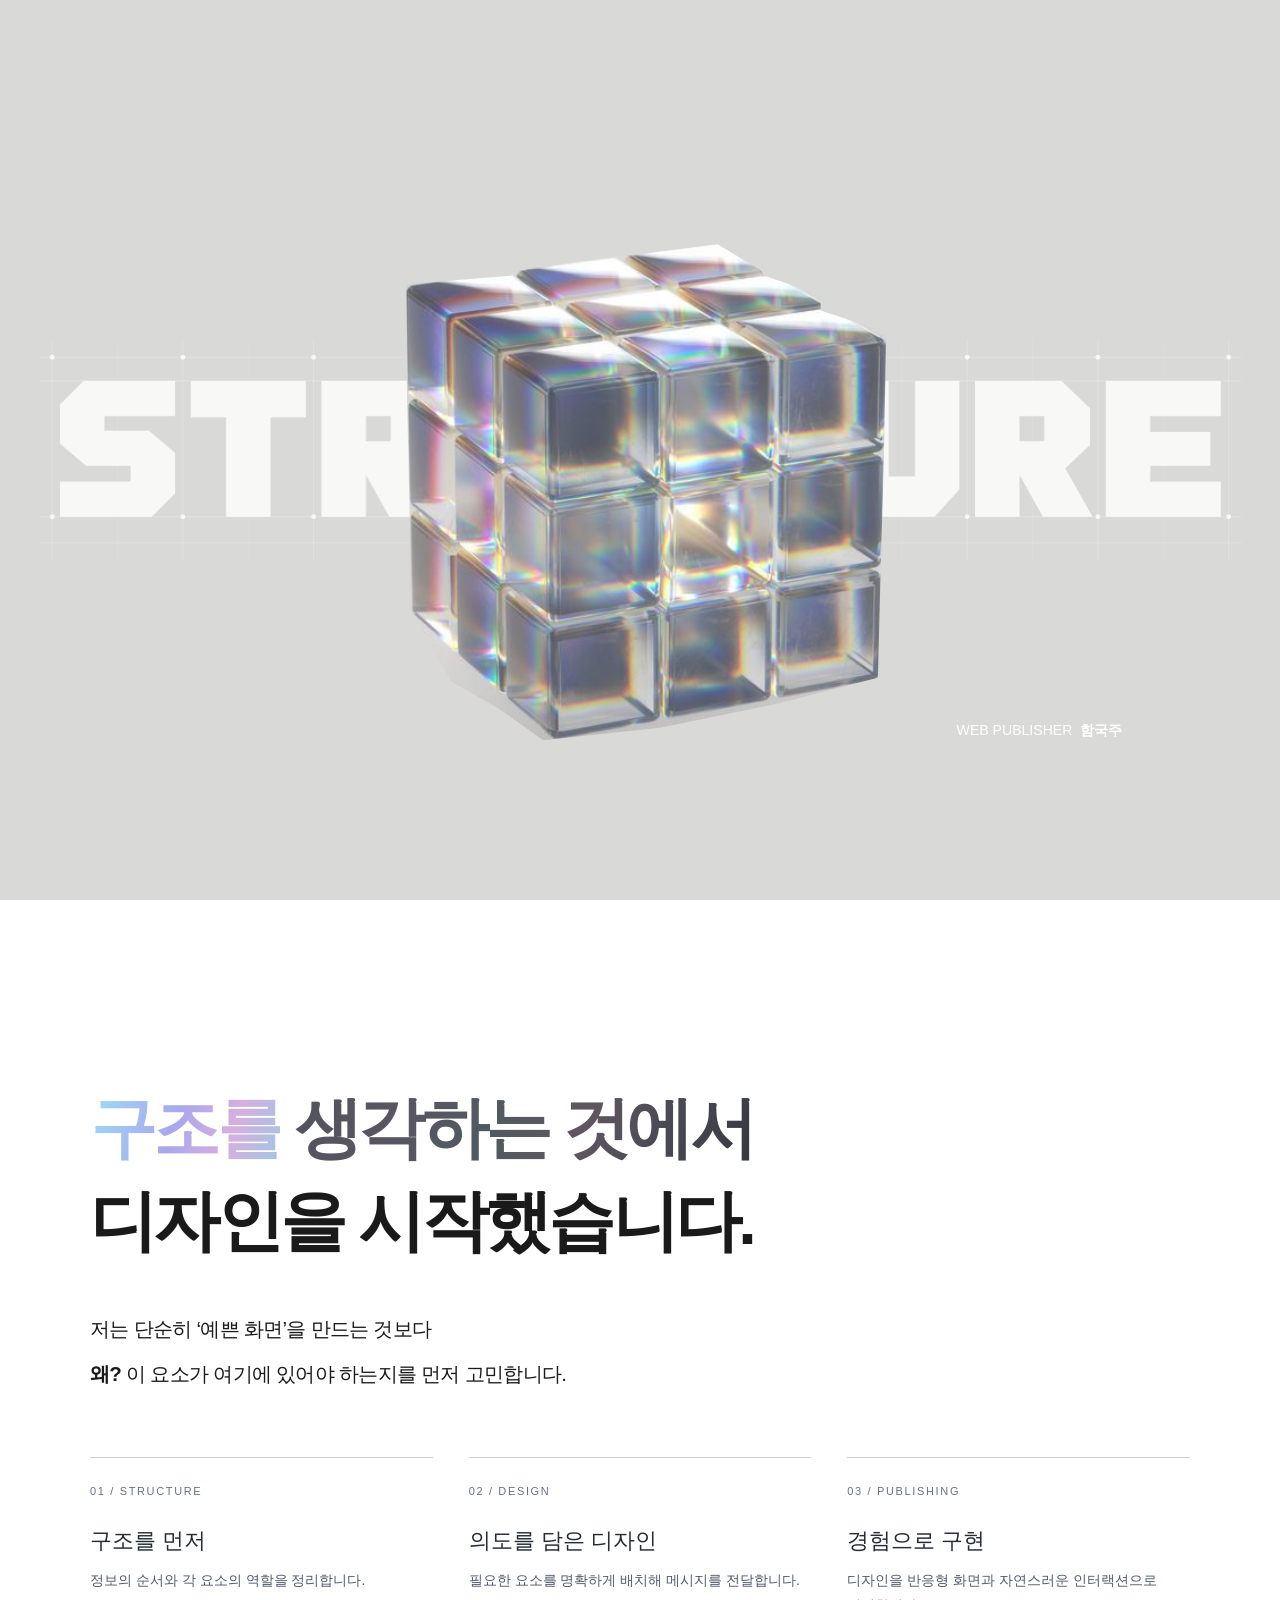
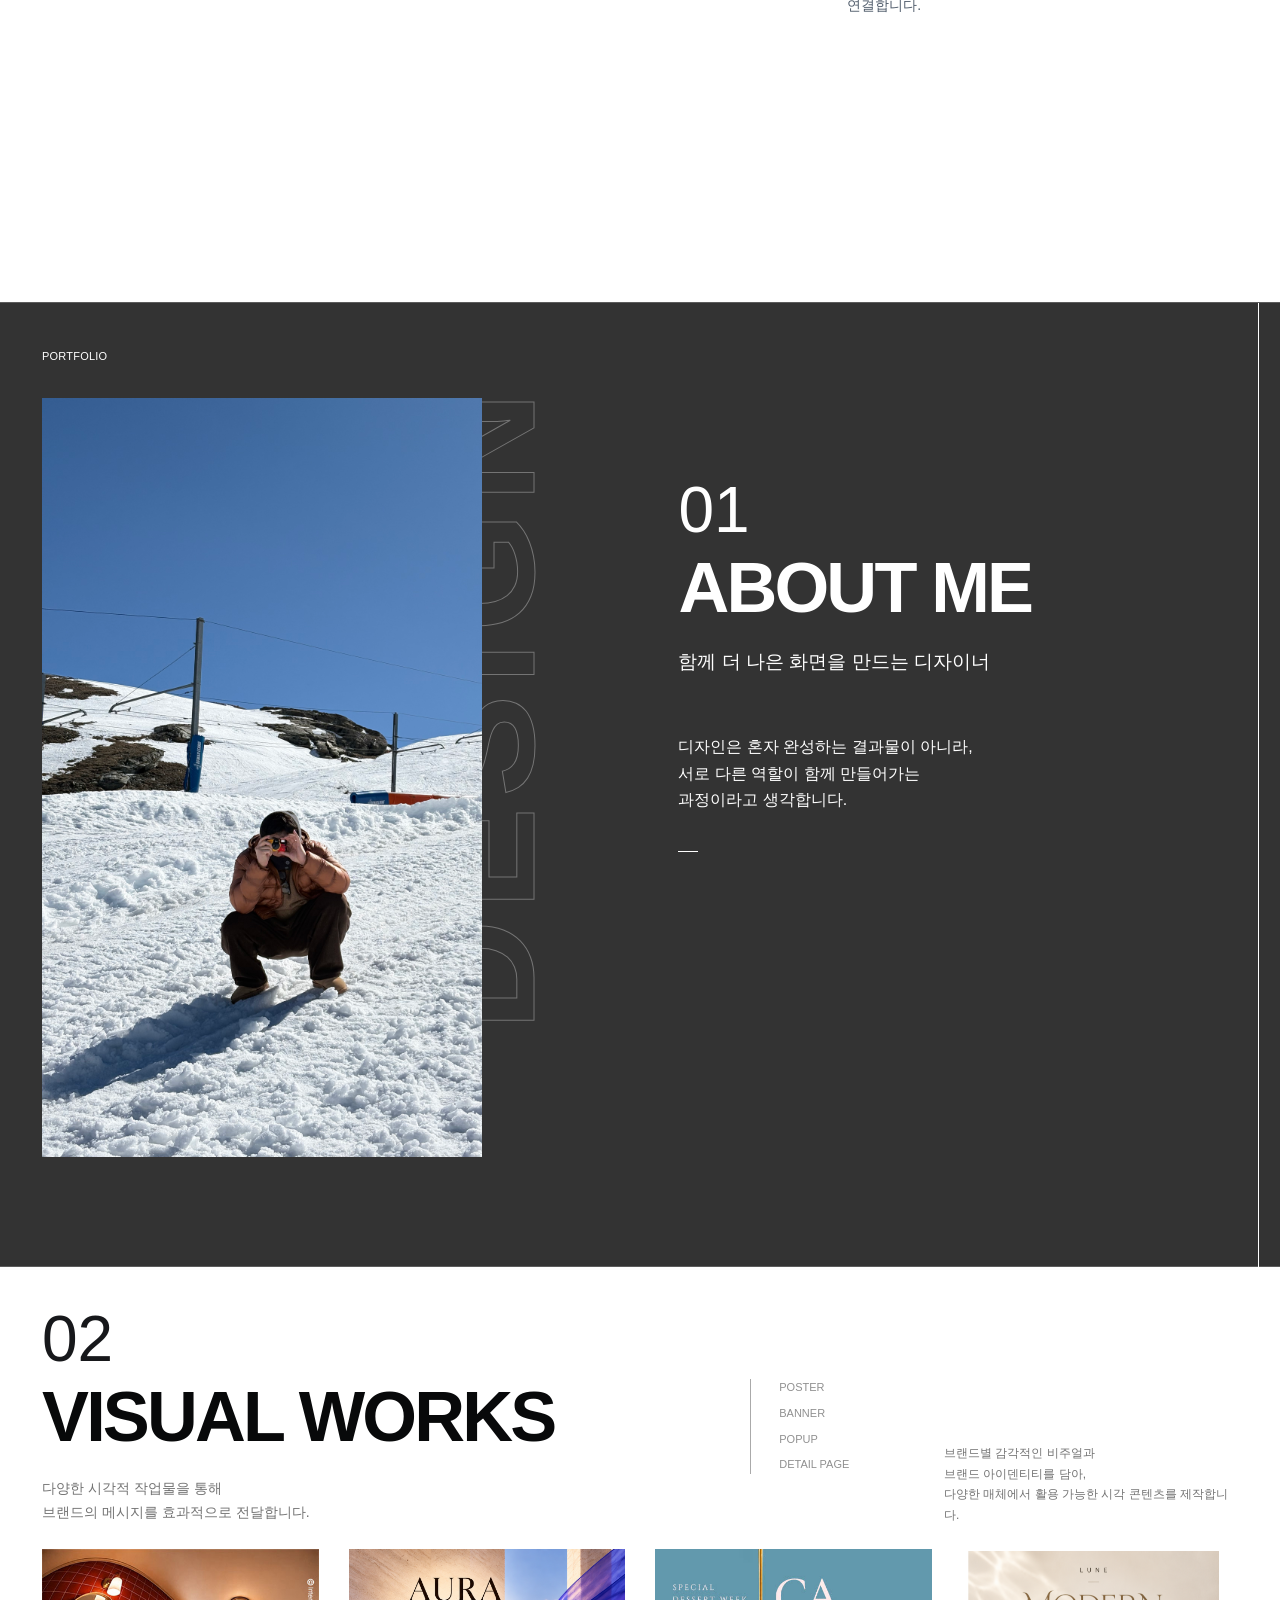
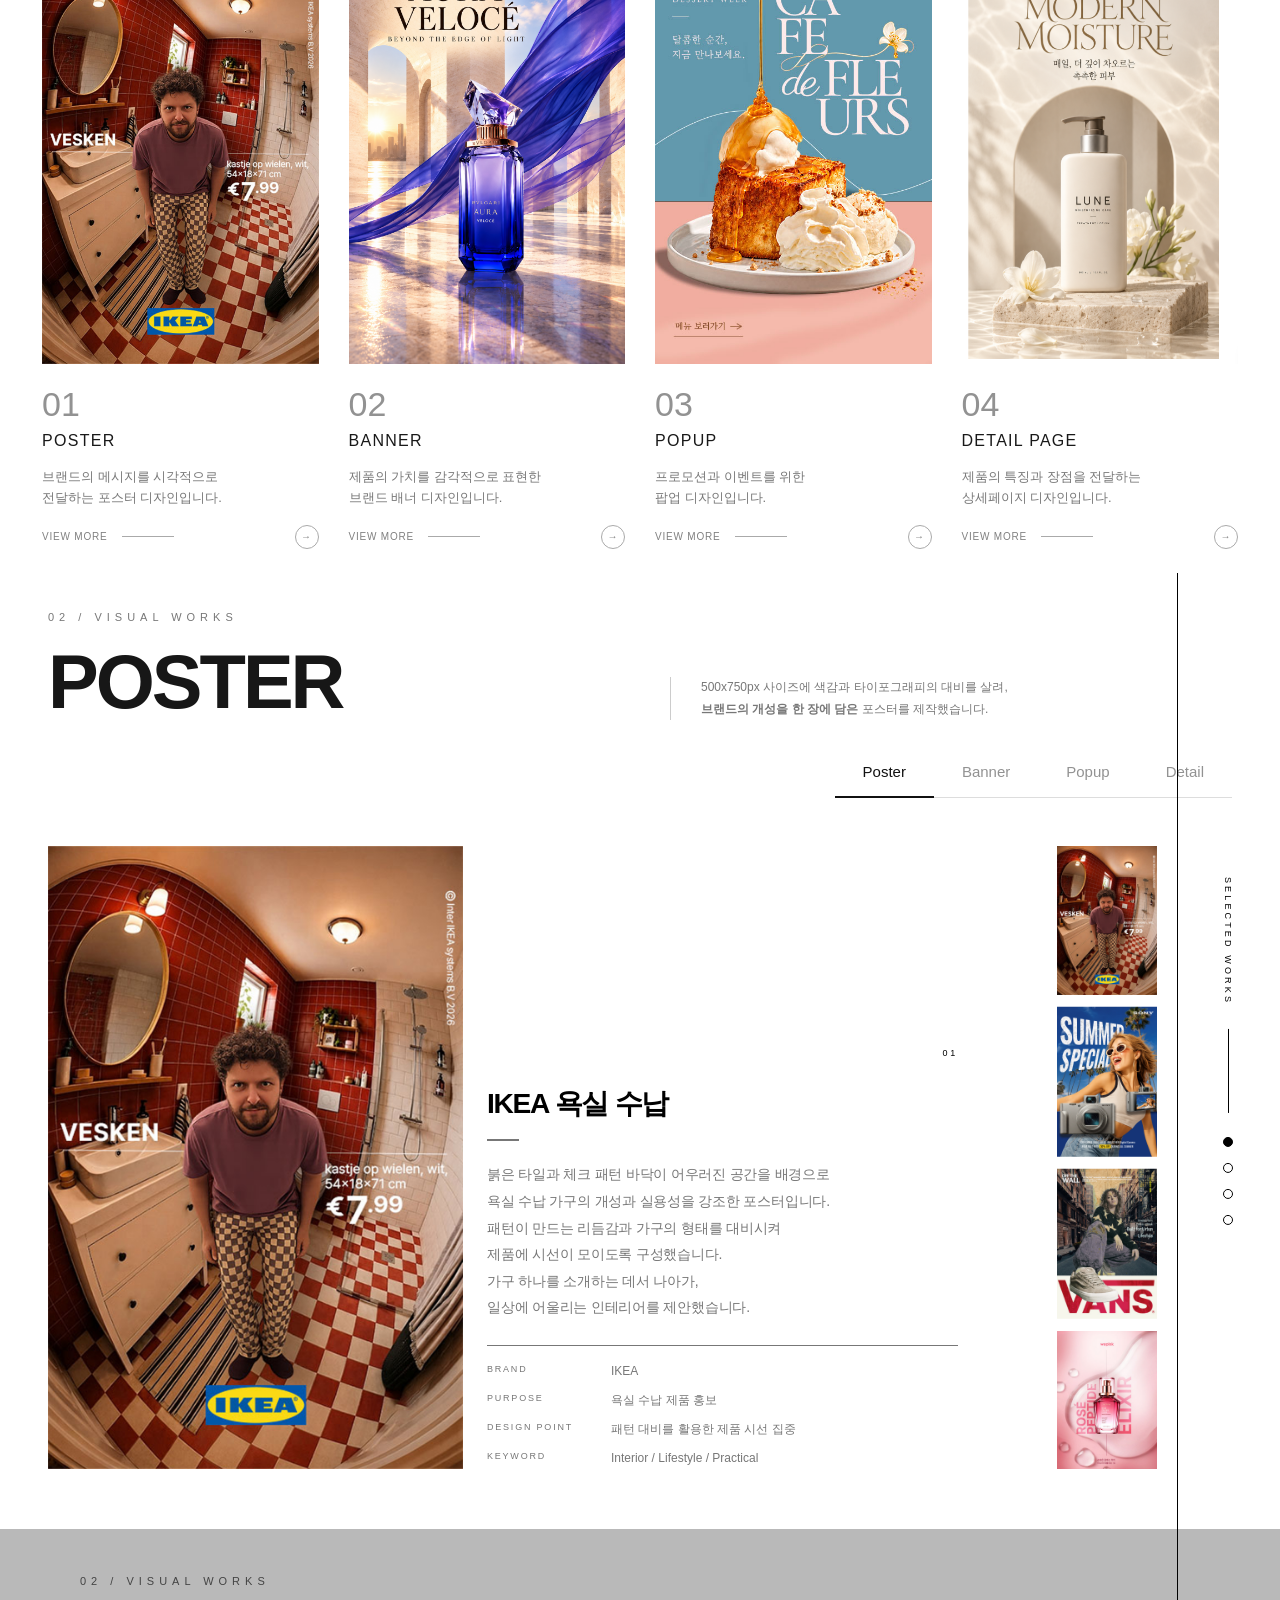
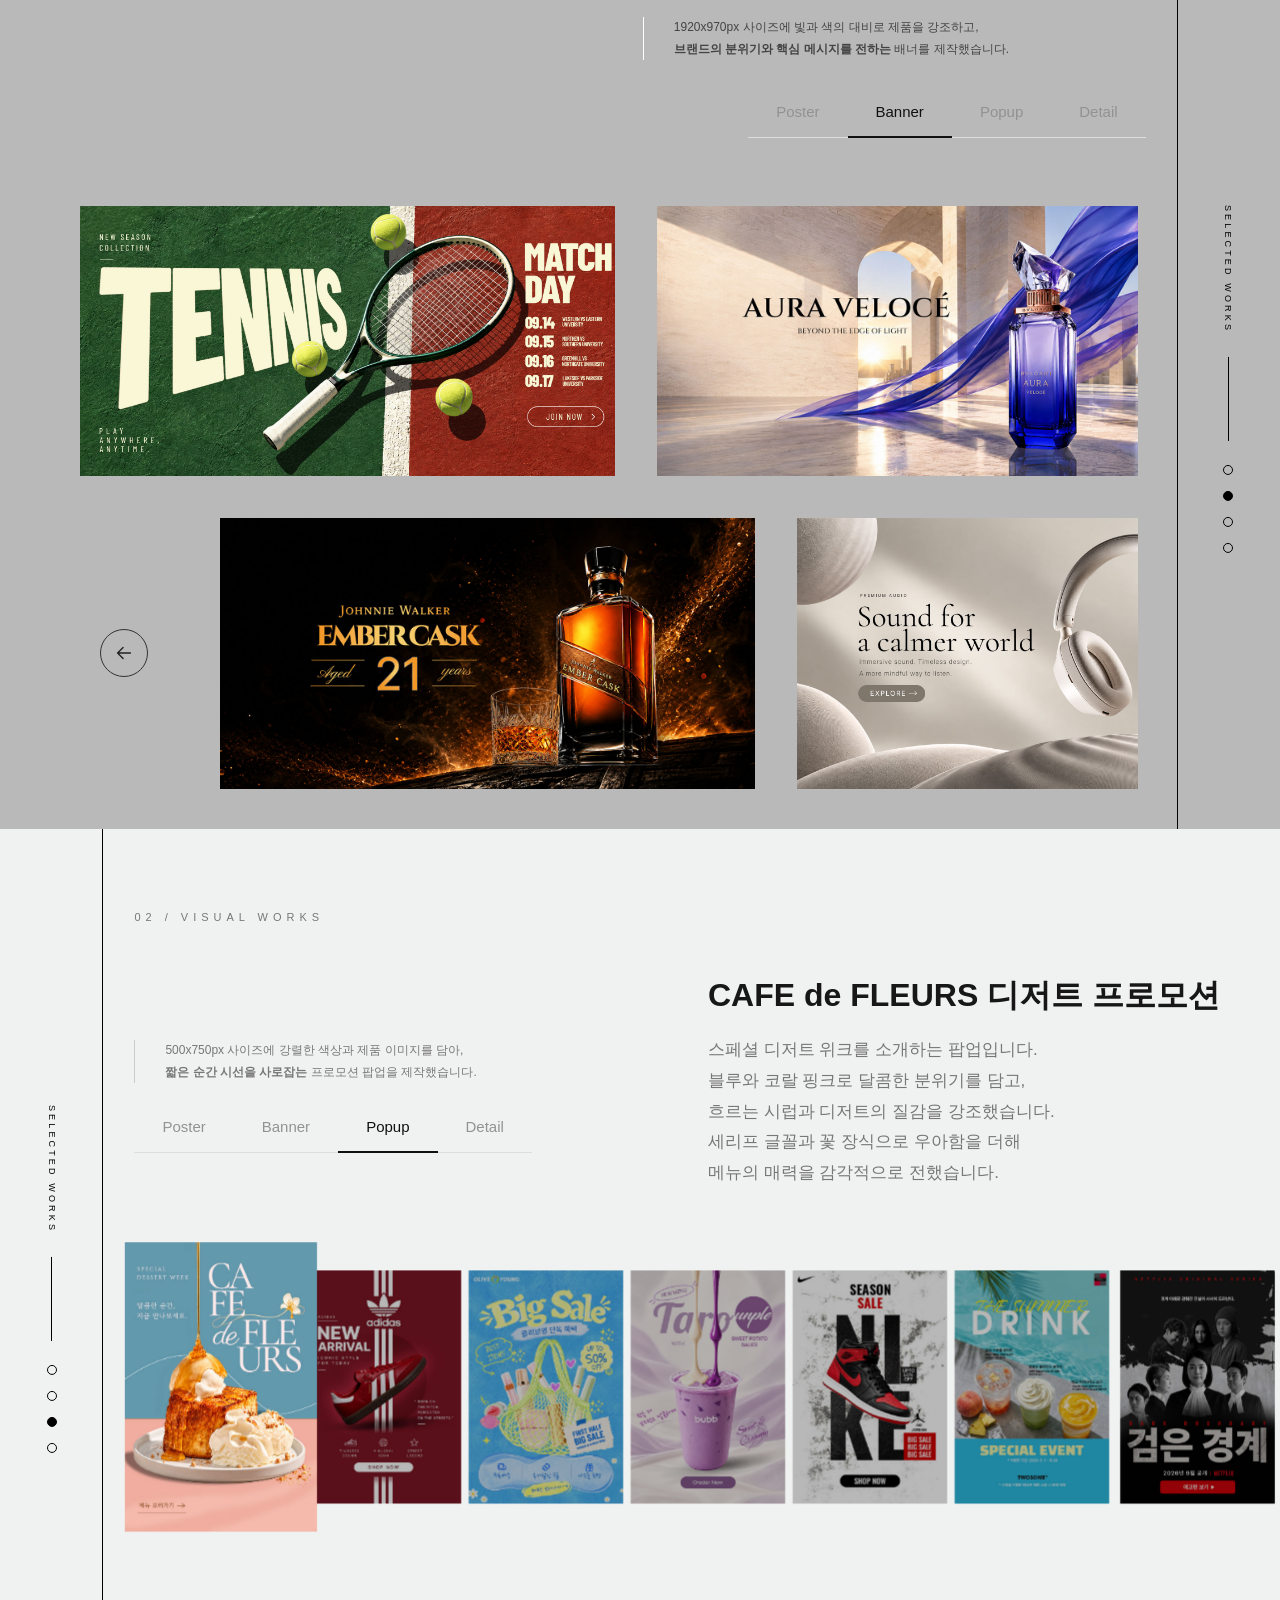
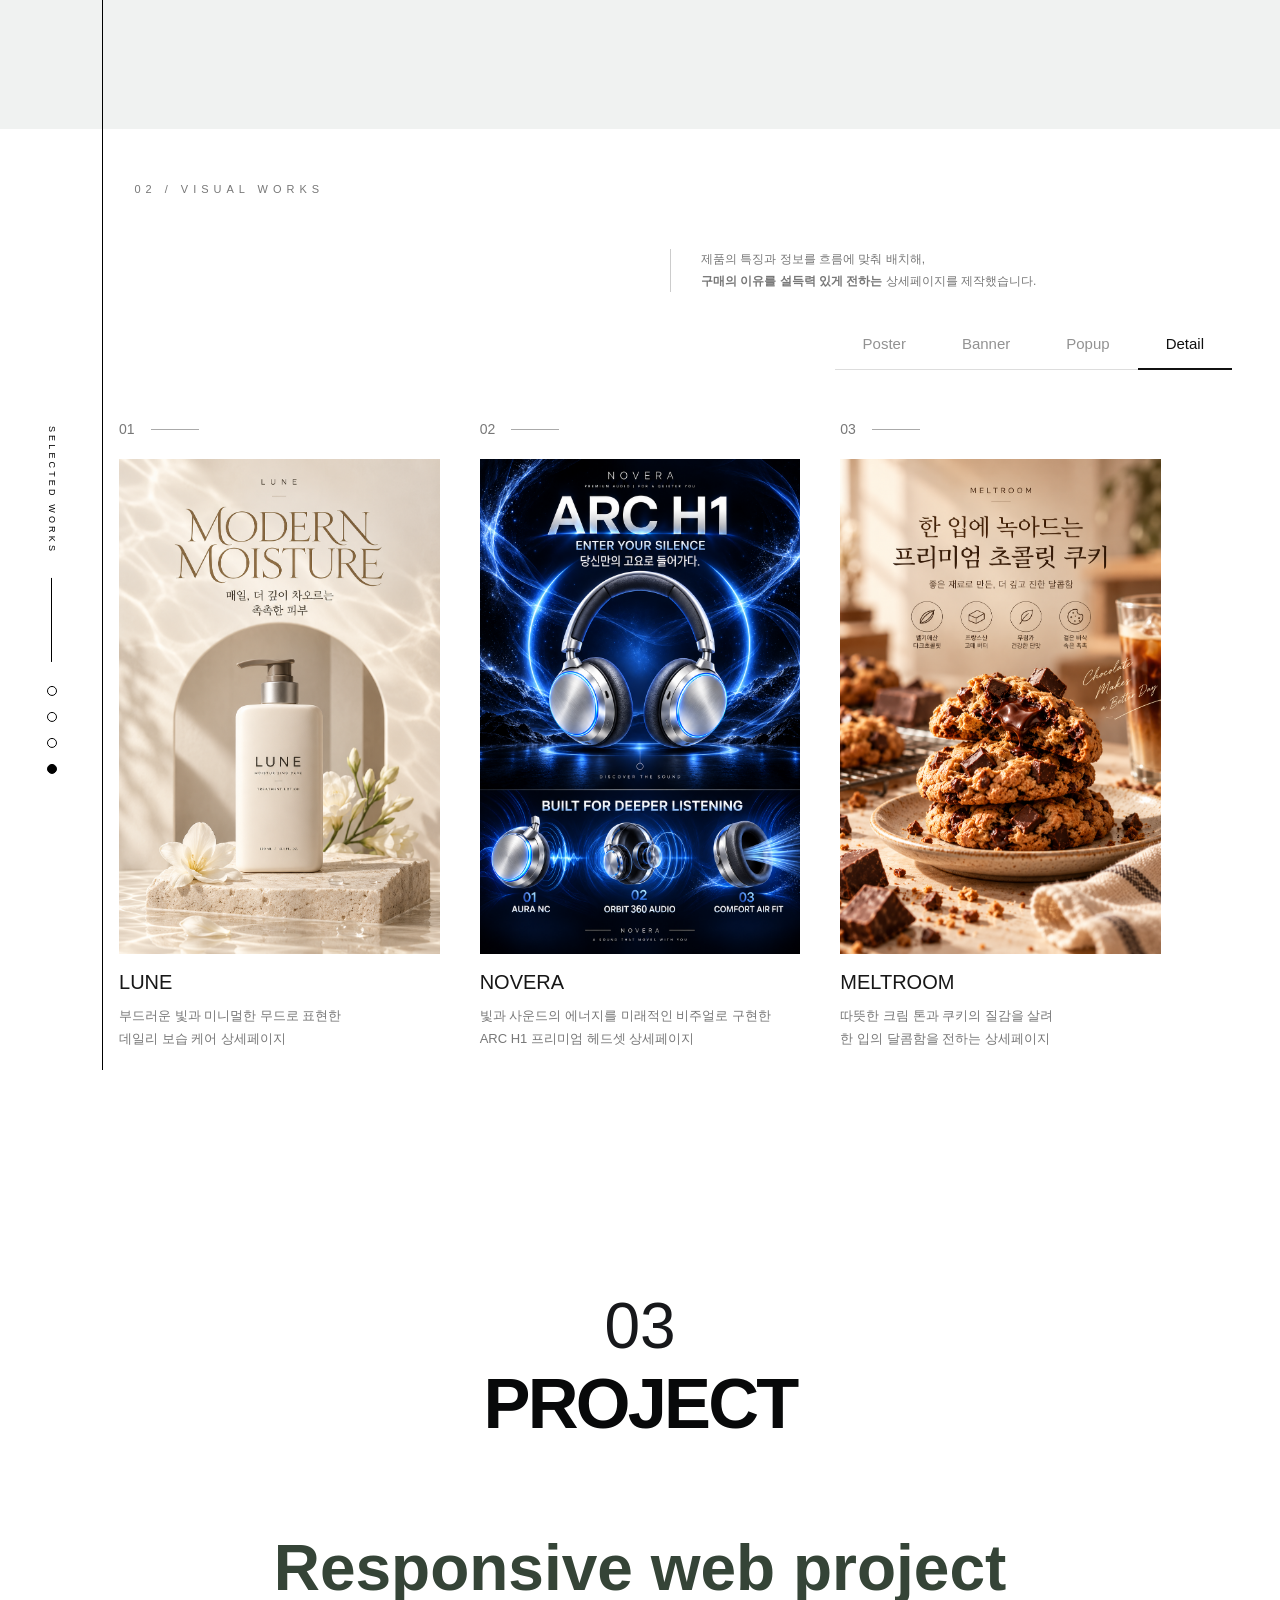
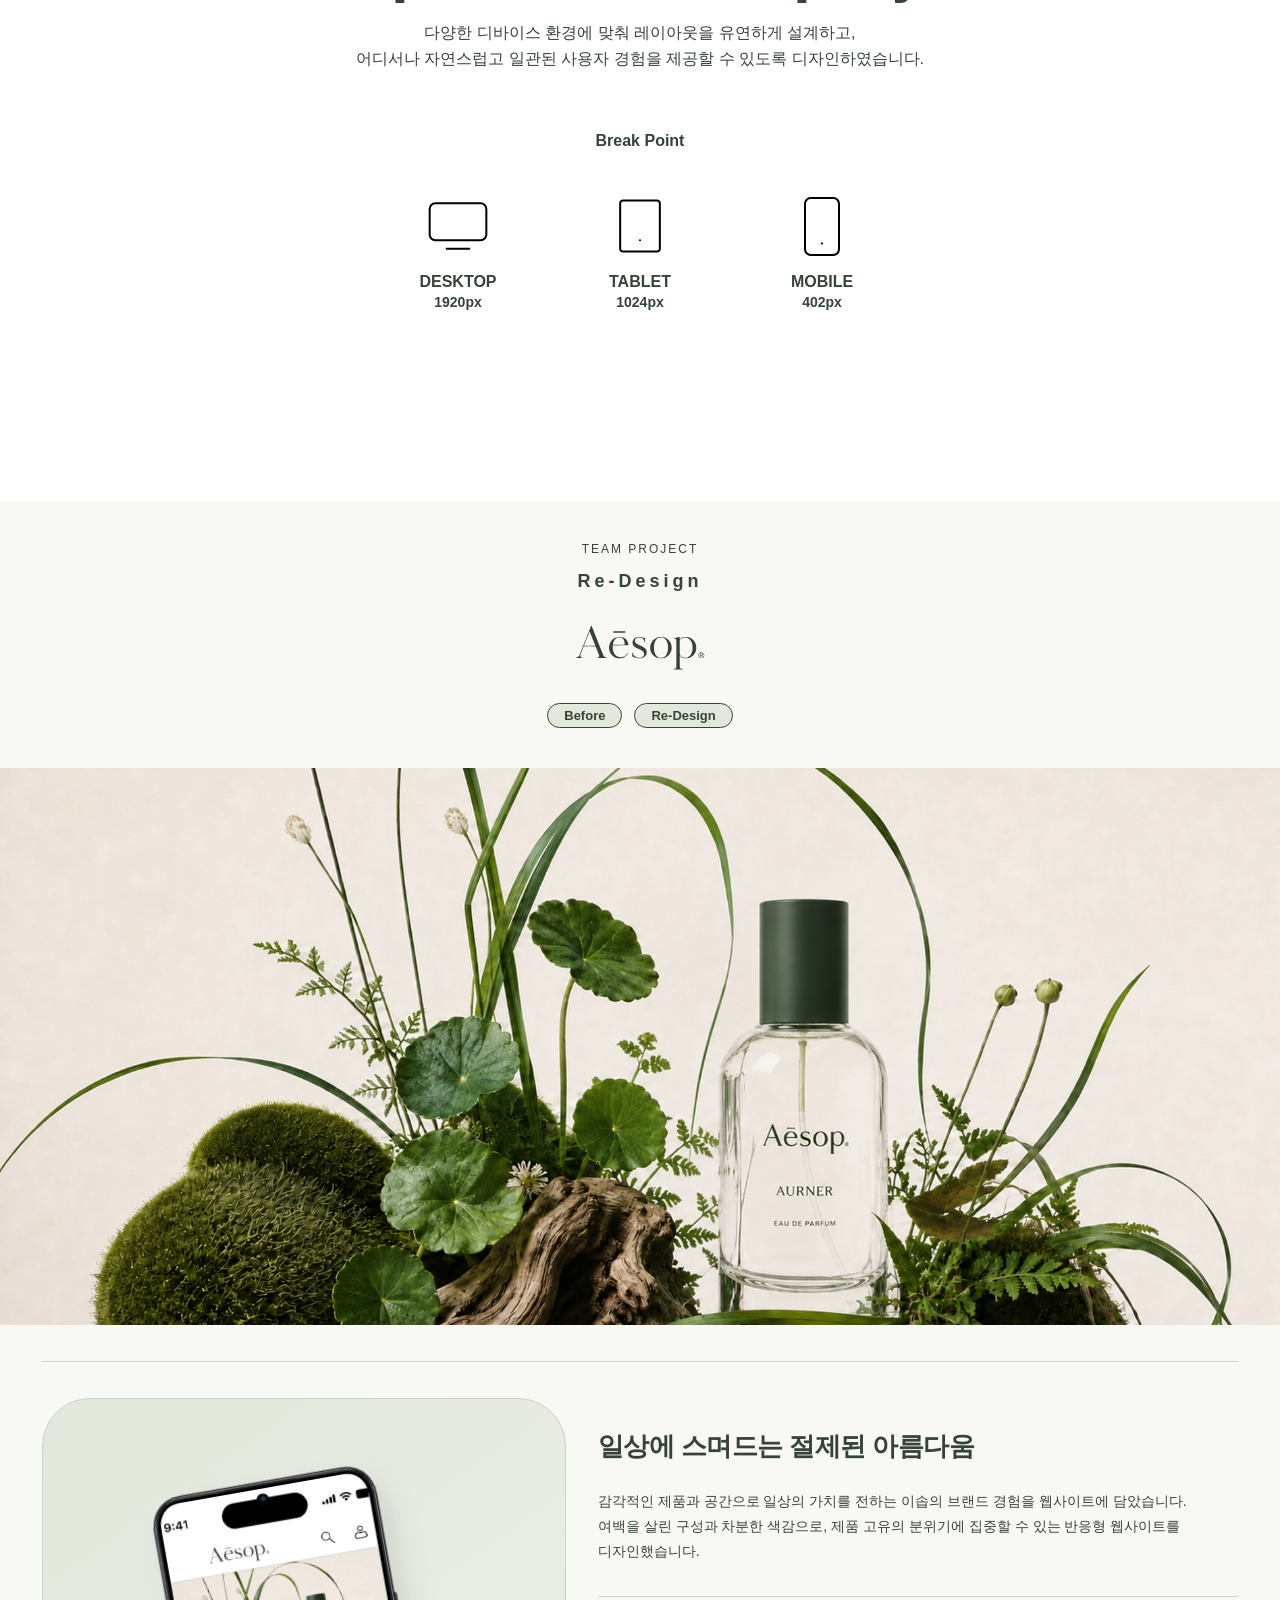
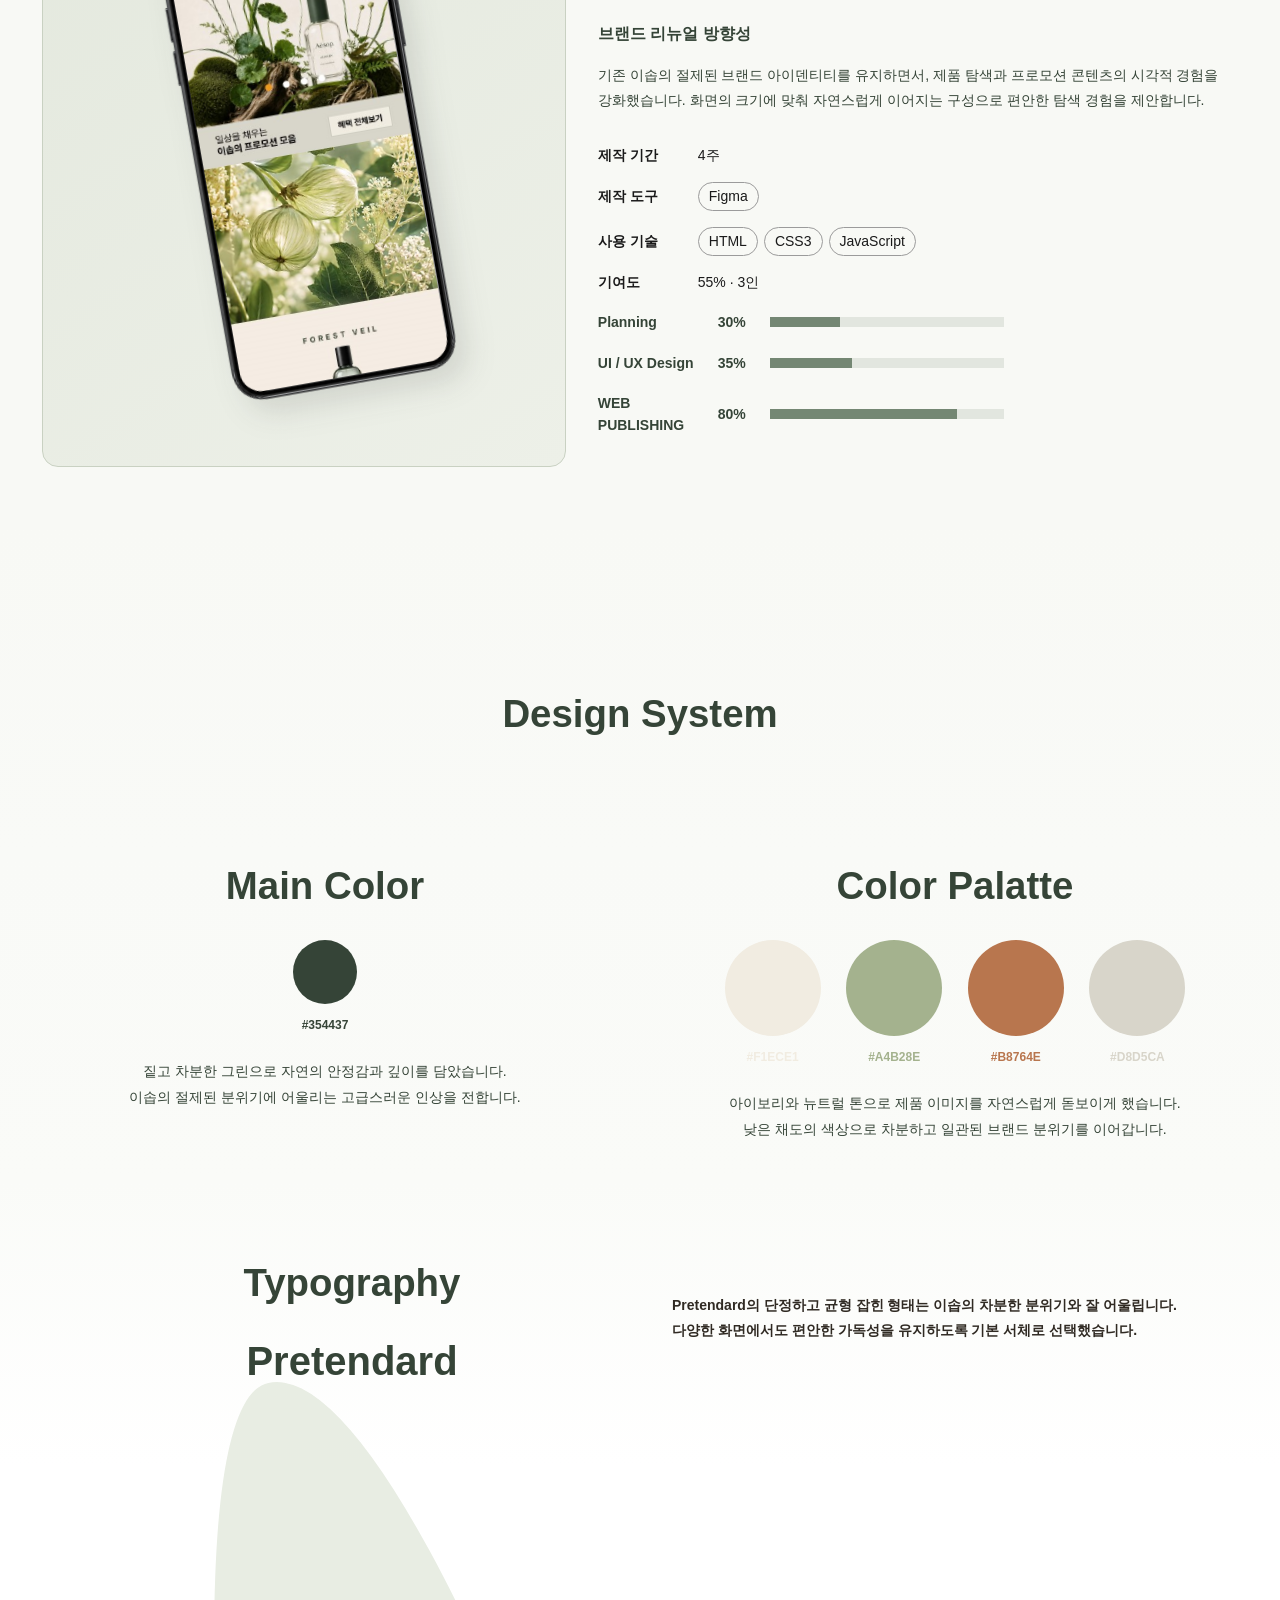
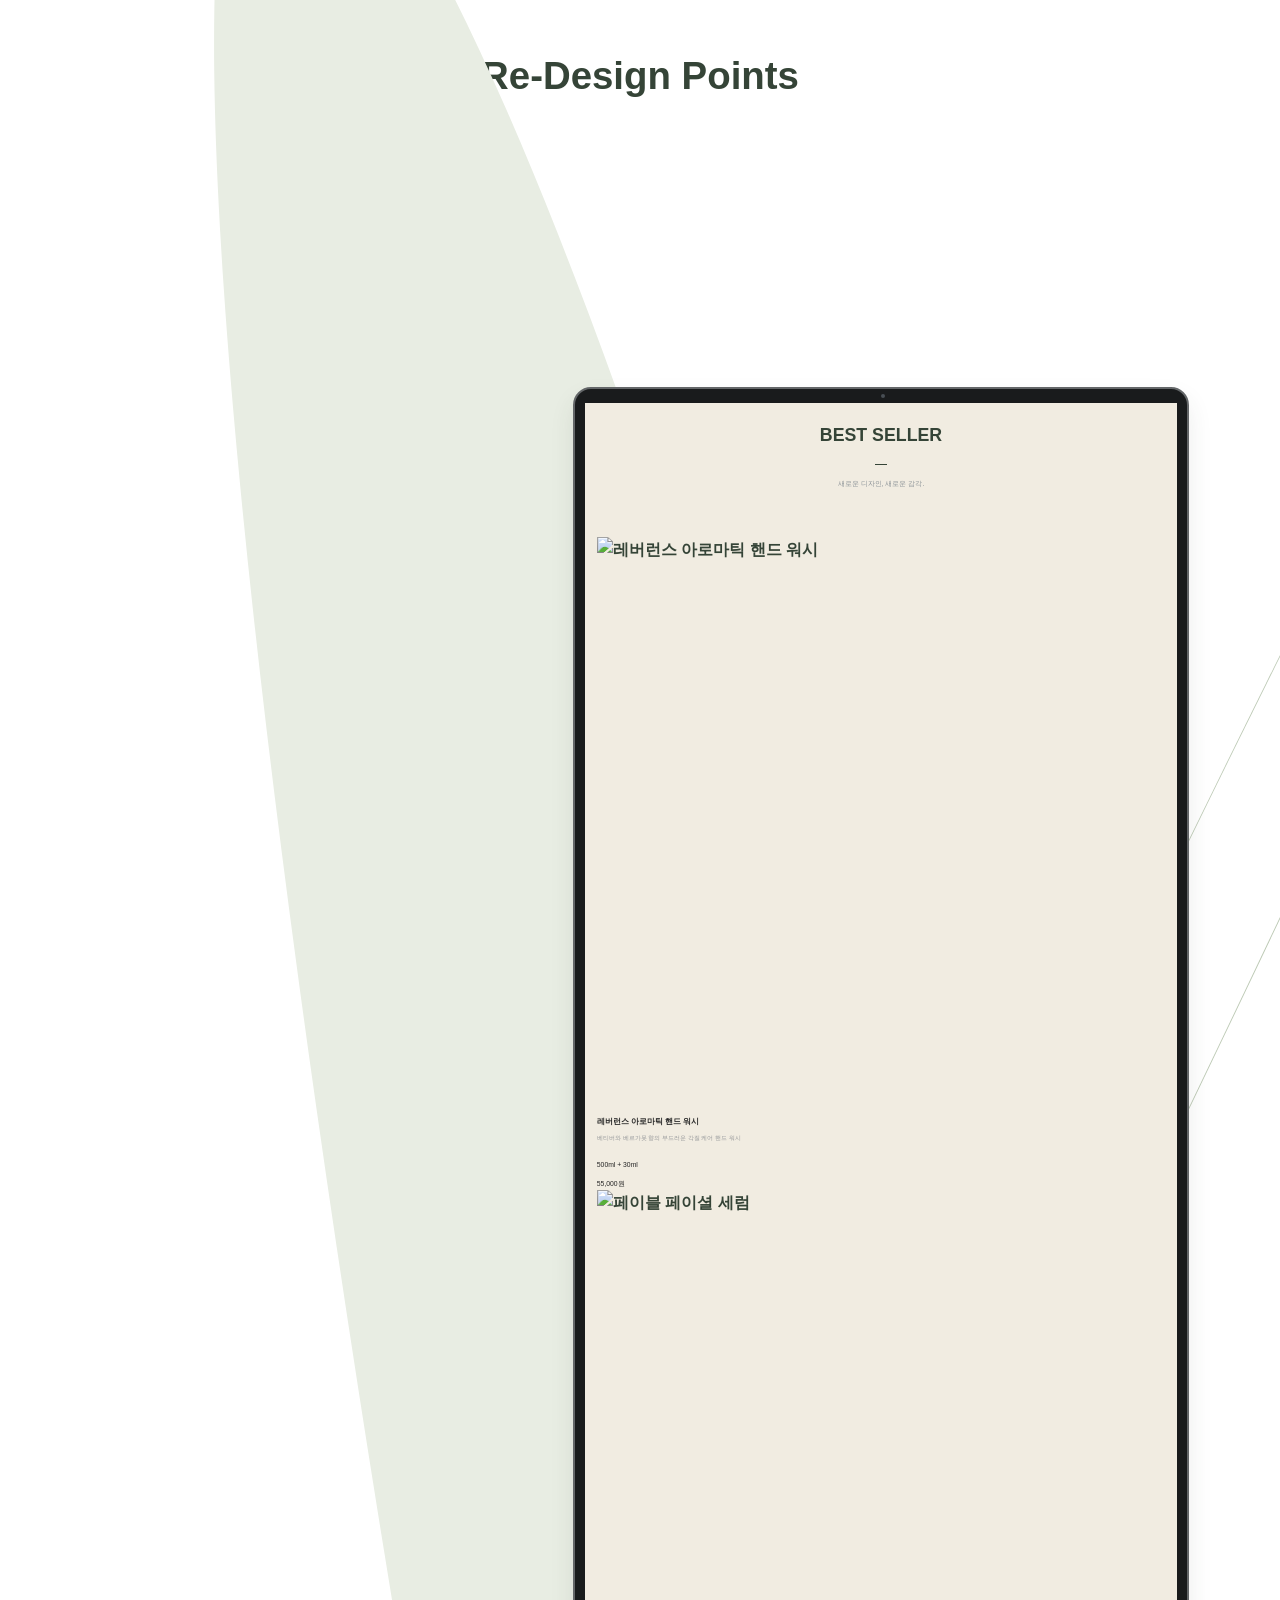
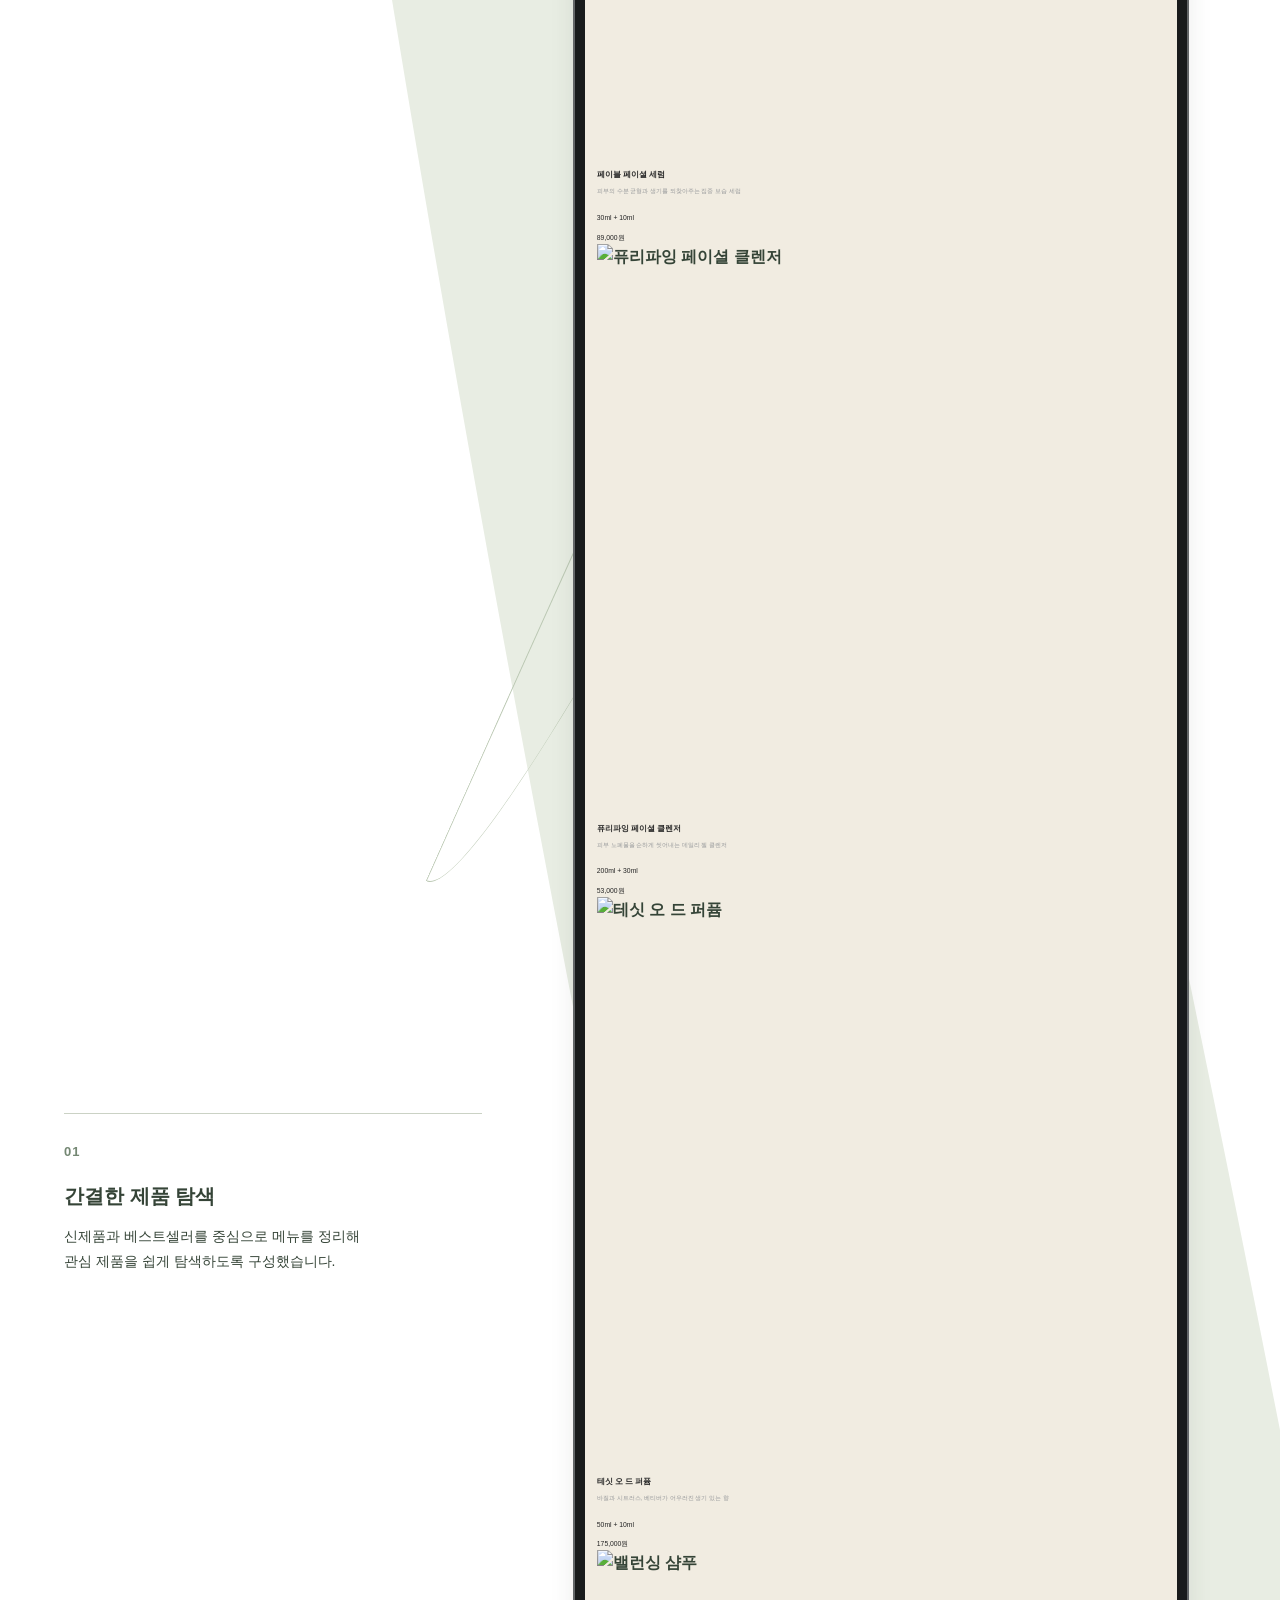
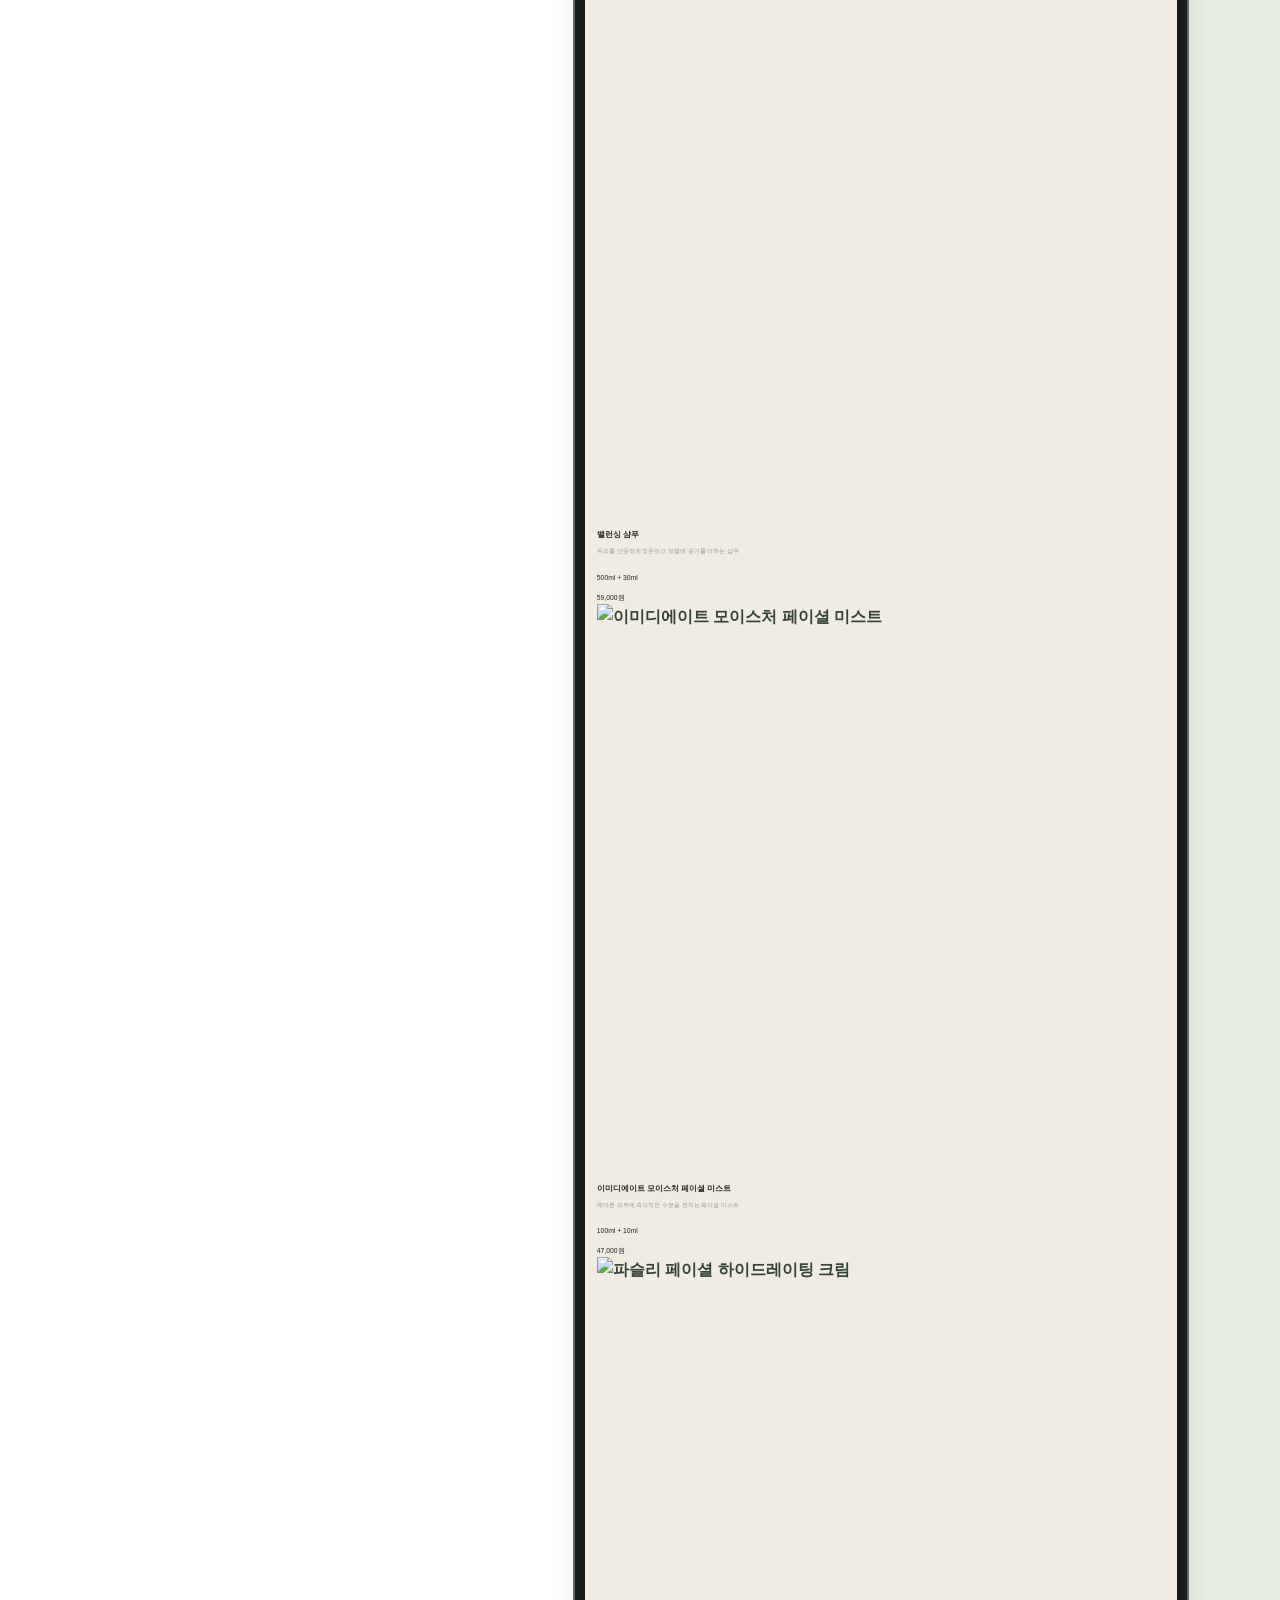
==== index.html @ 8869e42b "1 수정" ====
<!DOCTYPE html>
<html lang="ko">

<head>
    <meta charset="UTF-8">
    <meta name="viewport" content="width=device-width, initial-scale=1.0">
    <script>
        // Keep the initial HOME frame hidden until the detail return position is ready.
        if (location.hash === '#detail') {
            let savedPosition = null;
            if (new URL(location.href).searchParams.get('return') === 'detail-position') {
                try { savedPosition = JSON.parse(sessionStorage.getItem('detail-return-position')); } catch (_) {}
            }
            const root = document.documentElement;
            root.style.visibility = 'hidden';
            root.style.setProperty('scroll-behavior', 'auto', 'important');
            history.scrollRestoration = 'manual';
            window.addEventListener('load', () => {
                requestAnimationFrame(() => requestAnimationFrame(() => {
                    if (savedPosition && Number.isFinite(savedPosition.y)) {
                        window.scrollTo({top: savedPosition.y, behavior: 'instant'});
                        const originalUrl = new URL(savedPosition.url, location.href);
                        if (originalUrl.origin === location.origin && originalUrl.pathname === location.pathname) {
                            history.replaceState(history.state, '', originalUrl.href);
                        }
                    } else {
                        document.getElementById('detail')?.scrollIntoView({behavior: 'instant', block: 'start'});
                    }
                    root.style.removeProperty('visibility');
                    root.style.removeProperty('scroll-behavior');
                    history.scrollRestoration = 'auto';
                }));
            }, {once: true});
        }
    </script>

    <!-- =========================    BASIC SEO    ========================= -->

    <title>함국주 | 웹 디자이너 · 웹 퍼블리셔 포트폴리오</title>
    <meta name="description" content="디자인을 이해하고 코드로 구현하는 웹 디자이너·웹 퍼블리셔 함국주의 포트폴리오입니다. UI/UX 디자인, 반응형 웹 퍼블리싱, 상세페이지, 배너, 포스터 등 다양한 프로젝트를 소개합니다.">
    <meta name="keywords" content="웹퍼블리셔, 웹디자이너, 포트폴리오, 웹퍼블리셔 포트폴리오, 웹디자이너 포트폴리오, UIUX, UI디자인, UX디자인, 웹디자인, 반응형웹, HTML, CSS, JavaScript, Figma, 상세페이지, 배너디자인, 포스터디자인">
    <meta name="author" content="함국주">
    <meta name="robots" content="index, follow">
    <!-- =========================    CANONICAL   ========================= -->

    <link rel="canonical" href="https://portfolio-gukju.vercel.app/">

    <!-- =========================     OPEN GRAPH    카카오톡 / 페이스북 / 디스코드  ========================= -->

    <meta property="og:type" content="website">
    <meta property="og:site_name" content="함국주 포트폴리오">
    <meta property="og:title" content="함국주 | 웹 디자이너 · 웹 퍼블리셔 포트폴리오">
    <meta property="og:description" content="디자인을 이해하고 코드로 구현하는 웹 디자이너·웹 퍼블리셔 함국주의 포트폴리오입니다. UI/UX 디자인부터 반응형 웹 퍼블리싱까지 다양한 프로젝트를 소개합니다.">
    <meta property="og:url" content="https://portfolio-gukju.vercel.app/">
    <meta property="og:image" content="https://portfolio-gukju.vercel.app/img/Portfolio.png">
    <meta property="og:image:width" content="1200">
    <meta property="og:image:height" content="630">
    <meta property="og:locale" content="ko_KR">

    <!-- =========================   TWITTER / X   ========================= -->

    <meta name="twitter:card" content="summary_large_image">
    <meta name="twitter:title" content="함국주 | 웹 디자이너 · 웹 퍼블리셔 포트폴리오">
    <meta name="twitter:description" content="UI/UX 디자인과 반응형 웹 퍼블리싱을 기반으로 제작한 웹 디자이너·웹 퍼블리셔 함국주의 포트폴리오입니다.">
    <meta name="twitter:image" content="https://portfolio-gukju.vercel.app/img/Portfolio.png">

    <!-- =========================   FAVICON   ========================= -->

    <link rel="icon" type="image/png" href="./img/favicon.png">

    <!-- Swiper -->
    <link rel="stylesheet" href="https://cdn.jsdelivr.net/npm/swiper@14.0.1/swiper-bundle.min.css">
    <!-- 섹션 별 css -->
    <link rel="stylesheet" href="./css/reset.css">
    <link rel="stylesheet" href="./css/font.css">
    <link rel="stylesheet" href="https://fonts.googleapis.com/css2?family=Gowun+Dodum&amp;display=swap">
    <link rel="stylesheet" href="./css/common.css?v=smooth-detail-navigation-20261007">
    <link rel="stylesheet" href="./css/header.css?v=pastel-nav-20261005">
    <link rel="stylesheet" href="./css/hero.css">
    <link rel="stylesheet" href="./css/hero-photo.css?v=mobile-cube-labels-19">
    <link rel="stylesheet" href="./css/about.css?v=profile-fullscreen-20261007">
    <link rel="stylesheet" href="./css/popup.css?v=soft-reveal-4">
    <link rel="stylesheet" href="./css/poster.css?v=light-warm-circle-2">
    <link rel="stylesheet" href="./css/banner.css?v=warm-circle-2">
    <link rel="stylesheet" href="./css/detail.css?v=banner-mobile-spacing-20261008">
    <link rel="stylesheet" href="./css/aesop.css?v=project-intro-center-84">
    <link rel="stylesheet" href="./css/lune.css?v=mobile-curled-note-arrow-20261008">
    <link rel="stylesheet" href="./css/device-mockups.css">
    <link rel="stylesheet" href="./css/contact.css">

    <link rel="stylesheet" href="./css/hero-pointer.css?v=1">
<link rel="stylesheet" href="./css/hero-crystal.css?v=smoky-silver-20261008">
<script type="importmap">{"imports":{"three":"https://cdn.jsdelivr.net/npm/three@0.171.0/build/three.module.js","three/addons/":"https://cdn.jsdelivr.net/npm/three@0.171.0/examples/jsm/"}}</script>
<link rel="stylesheet" href="./css/about-intro.css?v=slow-rise-20261008"></head>

<body>
    <header class="site-header is-compact is-home-hidden" inert>
        <div class="header-inner">
            <button class="nav-toggle" type="button" aria-label="메뉴 열기" aria-expanded="false" aria-controls="site-menu">
                <span></span>
                <span></span>
                <span></span>
            </button>

            <nav class="site-nav" id="site-menu" aria-label="주요 메뉴">
                <ul class="nav-list">
                    <li><a href="#home">HOME</a></li>
                    <li><a href="#about-me">ABOUT ME</a></li>
                    <li><a href="#visual-works">VISUAL WORKS</a></li>
                    <li><a href="#project">PROJECT</a></li>
                    <li><a href="#contact">CONTACT</a></li>
                </ul>
            </nav>
        </div>
    </header>
    <main>
        <!-- HERO -->
        <section id="home" class="hero-section" data-crystal-hero>
          <div class="hero-stage">
            <div class="hero-bg"></div>
            <canvas id="hero-crystal-canvas" aria-label="드래그로 회전하고 스크롤하면 흩어지는 27조각 크리스탈 큐브"></canvas>

            <div class="hero-inner common-frame">
                <h1 class="hero-title">STRUCTURE</h1>

            </div>

                <div class="hero-meta">
                    <div class="hero-profile">
                        <span class="hero-job">WEB PUBLISHER</span>
                        <strong class="hero-name">함국주</strong>
                    </div>
                </div>

            <figure class="hero-visual hero-visual-centered hero-photo-rotate">
                <img src="./img/75ec5898b9a2a5bf1ae5c9feb674acf3.jpg" alt="회색 배경 위에 떠 있는 무지갯빛 유리 큐브">
            </figure>
          </div>
        </section>

        <!-- ABOUT -->
        <section id="about" class="about-section">
            <div class="about-inner common-frame">
                <header id="about-header" class="about-heading about-heading-bilingual">
                    <div class="about-intro">
                        <h3 class="about-monitor-title"><span class="about-monitor-title-line"><span class="about-structure-accent">구조를</span> <span class="about-thought-accent">생각하는 것에서</span></span><span class="about-monitor-title-line">디자인을 시작했습니다.</span></h3>
                        <div class="about-intro-korean about-copy-typewriter">
                            <p class="about-copy-left">저는 단순히 ‘예쁜 화면’을 만드는 것보다</p>
                            <p class="about-copy-right"><strong>왜?</strong> 이 요소가 여기에 있어야 하는지를 먼저 고민합니다.</p>
                        </div>
                    </div>
<div class="about-principles"><article><small>01 / STRUCTURE</small><h4>구조를 먼저</h4><p>정보의 순서와 각 요소의 역할을 정리합니다.</p></article><article><small>02 / DESIGN</small><h4>의도를 담은 디자인</h4><p>필요한 요소를 명확하게 배치해 메시지를 전달합니다.</p></article><article><small>03 / PUBLISHING</small><h4>경험으로 구현</h4><p>디자인을 반응형 화면과 자연스러운 인터랙션으로 연결합니다.</p></article></div>                </header>
                <section id="about-me" class="profile-chapter editorial-about" aria-labelledby="profile-page-title">
                    <div class="editorial-profile">
                        <div class="editorial-profile-top"><span>PORTFOLIO</span></div>
                        <div class="editorial-profile-copy">
                            <p class="editorial-profile-number">01</p>
                            <h2 id="profile-page-title">ABOUT ME</h2>
                            <p class="editorial-profile-tagline">함께 더 나은 화면을 만드는 디자이너</p>
                            <p class="editorial-profile-description">디자인은 혼자 완성하는 결과물이 아니라,<br>서로 다른 역할이 함께 만들어가는<br>과정이라고 생각합니다.</p>
                            <span class="editorial-profile-rule" aria-hidden="true"></span>
                            <dl class="editorial-profile-facts">
                                <div><dt>Name</dt><dd>함국주</dd></div>
                                <div><dt>Birth</dt><dd>1996.11.20</dd></div>
                                <div><dt>Location</dt><dd>경기도 광주시</dd></div>
                                <div><dt>Job</dt><dd>Web Design · Publishing</dd></div>
                                <div><dt>Skills</dt><dd><span class="profile-skill-icons"><span class="profile-skill-icon"><svg viewBox="0 0 24 24" role="img" aria-label="HTML5"><title>HTML5</title><path d="M4 3h16l-1.5 17L12 22l-6.5-2Z"/><path d="M16 7H8l.4 5h7l-.4 4-3 1-3-1-.2-2"/></svg></span><span class="profile-skill-icon"><svg viewBox="0 0 24 24" role="img" aria-label="CSS3"><title>CSS3</title><path d="M4 3h16l-1.5 17L12 22l-6.5-2Z"/><path d="M8 7h8l-.4 5H9m6.6 0-.4 4-3 1-3-1-.2-2"/></svg></span><span class="profile-skill-icon"><svg viewBox="0 0 24 24" role="img" aria-label="JavaScript"><title>JavaScript</title><rect x="3" y="3" width="18" height="18" rx="1"/><text x="6" y="17" font-size="10" font-family="Arial" stroke-width=".6">JS</text></svg></span><span class="profile-skill-icon"><svg viewBox="0 0 24 24" role="img" aria-label="Responsive Web"><title>Responsive Web</title><rect x="2" y="4" width="15" height="11" rx="2"/><path d="M6 20h8M10 15v5"/><rect x="16" y="10" width="6" height="12" rx="1"/></svg></span><span class="profile-skill-icon"><svg viewBox="0 0 24 24" role="img" aria-label="Figma"><title>Figma</title><path d="M12 2H8a4 4 0 0 0 0 8h4Zm0 8H8a4 4 0 0 0 0 8h4Zm0 8H8a4 4 0 1 0 4 4Z"/><path d="M12 2h4a4 4 0 0 1 0 8h-4Z"/><circle cx="16" cy="14" r="4"/></svg></span><span class="profile-skill-icon"><svg viewBox="0 0 24 24" role="img" aria-label="Photoshop"><title>Photoshop</title><rect x="2" y="2" width="20" height="20" rx="4"/><text x="5" y="16" font-size="11" font-family="Arial" stroke-width=".6">Ps</text></svg></span><span class="profile-skill-icon"><svg viewBox="0 0 24 24" role="img" aria-label="Illustrator"><title>Illustrator</title><rect x="2" y="2" width="20" height="20" rx="4"/><text x="6" y="16" font-size="11" font-family="Arial" stroke-width=".6">Ai</text></svg></span><span class="profile-skill-icon profile-skill-text">UI/UX</span><span class="profile-skill-icon"><svg viewBox="0 0 24 24" role="img" aria-label="VS Code"><title>VS Code</title><path d="m16 2 6 3v14l-6 3L2 8l3-3 11 11V2ZM16 8 5 19l-3-3 14-14"/></svg></span><span class="profile-skill-icon"><svg viewBox="0 0 24 24" role="img" aria-label="Git"><title>Git</title><path d="m12 2 10 10-10 10L2 12Z"/><path d="M8 6v9m0-6 7 6"/><circle cx="8" cy="9" r="1.3"/><circle cx="8" cy="16" r="1.3"/><circle cx="16" cy="16" r="1.3"/></svg></span><span class="profile-skill-icon"><svg viewBox="0 0 24 24" role="img" aria-label="GitHub"><title>GitHub</title><path d="M8 21v-3c-4 1-4-2-6-2m14 5v-4c0-1-.3-2-1-2 4-.5 6-2 6-6 0-1-.4-2-1-3 0-1 0-2-.5-3L16 5a12 12 0 0 0-8 0L4.5 3C4 4 4 5 4 6c-.6 1-1 2-1 3 0 4 2 5.5 6 6-.7.5-1 1-1 2"/></svg></span><span class="profile-skill-icon"><svg viewBox="0 0 24 24" role="img" aria-label="Notion"><title>Notion</title><path d="m4 3 15-1 3 3v16L6 23l-4-4V5Z"/><path d="m2 5 4 2 16-2M6 7v16M9 18V10l8 9V9M8 10h3m5-1h3m-11 9h3m5 1h3"/></svg></span></span></dd></div>
                            </dl>
                        </div>
                        <figure class="editorial-profile-photo"><span class="editorial-profile-design" aria-hidden="true">DESIGN</span><span class="editorial-profile-image-frame"><img src="./img/hm3.jpg" alt="웹 퍼블리셔 함국주 프로필"></span></figure>
                    </div>
                <!-- TOOLS & SKILLS -->
                <dialog id="profile-skills-dialog" aria-label="WHAT I CAN DO">
                    <button class="profile-skills-close" type="button" aria-label="스킬 팝업 닫기">닫기 ×</button>
                    <div class="skills-typeset"><h2>WHAT I CAN DO</h2><div class="skills-typeset-grid"><section class="skills-typeset-column"><span class="skills-typeset-number">01</span><p class="skills-typeset-label">PUBLISHING</p><h3>PUBLISHING</h3><p class="skills-typeset-intro">디자인을 실제 경험할 수 있는<br>웹 화면으로 구현합니다.</p><ul><li><img src="./img/html5.svg" alt=""><div><h4>HTML5</h4><p>시맨틱 태그를 활용해 웹페이지의<br>구조와 콘텐츠 흐름을 체계적으로 구성합니다.</p></div></li><li><img src="./img/css3.svg" alt=""><div><h4>CSS3</h4><p>Grid, Flexbox, Media Query를 활용해<br>다양한 화면에 대응하는 반응형 레이아웃을 제작할 수 있습니다.</p></div></li><li><img src="./img/javascript.svg" alt=""><div><h4>JavaScript</h4><p>슬라이드, 메뉴, 스크롤 애니메이션 등<br>사용자와 상호작용하는 웹 기능을 구현합니다.</p></div></li><li><img src="./img/responsive.svg" alt=""><div><h4>Responsive Web</h4><p>다양한 디바이스 환경에 최적화된<br>반응형 웹사이트를 제작합니다.</p></div></li></ul></section><section class="skills-typeset-column"><span class="skills-typeset-number">02</span><p class="skills-typeset-label">DESIGN</p><h3>DESIGN</h3><p class="skills-typeset-intro">구조를 바탕으로 화면을 설계하고<br>시각적으로 정리합니다.</p><ul><li><img src="./img/figma.svg" alt=""><div><h4>Figma</h4><p>와이어프레임부터 UI 디자인까지<br>효율적으로 작업합니다.</p></div></li><li><img src="./img/photoshop.svg" alt=""><div><h4>Photoshop</h4><p>웹에 최적화된 이미지 편집 및<br>시각적 요소를 제작합니다.</p></div></li><li><img src="./img/illustrator.svg" alt=""><div><h4>Illustrator</h4><p>아이콘, 일러스트, 그래픽 등<br>브랜드에 맞는 비주얼을 제작합니다.</p></div></li><li><img src="./img/responsive.svg" alt=""><div><h4>UI/UX</h4><p>사용자 경험을 고려한 직관적이고<br>일관성 있는 화면을 설계합니다.</p></div></li></ul></section><section class="skills-typeset-column"><span class="skills-typeset-number">03</span><p class="skills-typeset-label">WORKFLOW</p><h3>WORKFLOW</h3><p class="skills-typeset-intro">작업부터 협업, 배포까지<br>흐름을 연결합니다.</p><ul><li><span class="skills-text-icon" aria-hidden="true">⌘</span><div><h4>VS Code</h4><p>효율적인 개발 환경에서<br>생산적으로 작업합니다.</p></div></li><li><img src="./img/git.svg" alt=""><div><h4>Git</h4><p>버전 관리를 통해 안전하고<br>체계적으로 작업을 관리합니다.</p></div></li><li><img src="./img/github.svg" alt=""><div><h4>GitHub</h4><p>협업을 위한 저장소 관리와<br>코드 공유를 진행합니다.</p></div></li></ul></section></div></div>
                </dialog>
                </section>
            </div>
        </section>

        <div class="detail-popup-transition">
        <!-- DETAIL -->
        <section id="visual-works" class="works-showcase" aria-labelledby="works-showcase-title">
            <div class="common-frame works-showcase-inner">
                <p class="works-showcase-eyebrow">02</p>
                <header class="works-showcase-heading">
                    <div><h2 id="works-showcase-title">VISUAL WORKS</h2><p>다양한 시각적 작업물을 통해<br>브랜드의 메시지를 효과적으로 전달합니다.</p></div>
                    <nav class="works-showcase-categories" aria-label="작업 종류"><a href="#poster">POSTER</a><a href="#banner">BANNER</a><a href="#popup">POPUP</a><a href="#detail">DETAIL PAGE</a></nav>
                    <p class="works-showcase-intro">브랜드별 감각적인 비주얼과<br>브랜드 아이덴티티를 담아,<br>다양한 매체에서 활용 가능한 시각 콘텐츠를 제작합니다.</p>
                </header>
                <div class="works-showcase-grid">
                    <article class="works-showcase-card works-showcase-card--poster"><a class="works-showcase-image" href="#poster"><img src="./img/ikea-ps.jpg" alt="IKEA 포스터 디자인" loading="lazy"></a><span class="works-showcase-number">01</span><h3>POSTER</h3><p>브랜드의 메시지를 시각적으로<br>전달하는 포스터 디자인입니다.</p><a class="works-showcase-more" href="#poster">VIEW MORE <i></i><span>→</span></a></article>
                    <article class="works-showcase-card works-showcase-card--banner"><a class="works-showcase-image" href="#banner"><img src="./img/bulgari-thumbnail-portrait-text.png" width="1024" height="1536" alt="Bulgari AURA VELOCÉ 향수 배너 디자인" loading="lazy"></a><span class="works-showcase-number">02</span><h3>BANNER</h3><p>제품의 가치를 감각적으로 표현한<br>브랜드 배너 디자인입니다.</p><a class="works-showcase-more" href="#banner">VIEW MORE <i></i><span>→</span></a></article>
                    <article class="works-showcase-card"><a class="works-showcase-image" href="#popup"><img src="./팝업/디저트-팝업-디자인.jpg" alt="CAFE de FLEURS 디저트 팝업 디자인" loading="lazy"></a><span class="works-showcase-number">03</span><h3>POPUP</h3><p>프로모션과 이벤트를 위한<br>팝업 디자인입니다.</p><a class="works-showcase-more" href="#popup">VIEW MORE <i></i><span>→</span></a></article>
                    <article class="works-showcase-card"><a class="works-showcase-image" href="#detail"><img src="./img/detail-lune-thumbnail.png" alt="LUNE 로션 상세페이지 디자인" loading="lazy"></a><span class="works-showcase-number">04</span><h3>DETAIL PAGE</h3><p>제품의 특징과 장점을 전달하는<br>상세페이지 디자인입니다.</p><a class="works-showcase-more" href="#detail">VIEW MORE <i></i><span>→</span></a></article>
                </div>
            </div>
        </section>
        <!-- POPUP -->
        

        </div>

        <!-- POSTER -->
        

        

        
<section id="poster" class="work-gallery work-gallery--side" aria-labelledby="poster-gallery-title"><div class="work-gallery-inner"><header class="work-gallery-header"><div><p class="work-gallery-eyebrow">02 / VISUAL WORKS</p><h2 id="poster-gallery-title">POSTER</h2></div><p>500x750px 사이즈에 색감과 타이포그래피의 대비를 살려,<br><strong>브랜드의 개성을 한 장에 담은</strong> 포스터를 제작했습니다.</p><nav aria-label="작업 카테고리"><a href="#poster" aria-current="true">Poster</a><a href="#banner">Banner</a><a href="#popup">Popup</a><a href="#detail">Detail</a></nav></header><div class="work-gallery-layout"><div class="work-gallery-feature"><figure class="work-gallery-stage"><img class="work-gallery-main" src="./img/ikea-ps.jpg" alt="IKEA 욕실 수납" loading="lazy"></figure><div class="work-gallery-caption" aria-live="polite"><h3>IKEA 욕실 수납</h3><p>붉은 타일과 체크 패턴 바닥이 어우러진 공간을 배경으로<br>욕실 수납 가구의 개성과 실용성을 강조한 포스터입니다.<br>패턴이 만드는 리듬감과 가구의 형태를 대비시켜<br>제품에 시선이 모이도록 구성했습니다.<br>가구 하나를 소개하는 데서 나아가,<br>일상에 어울리는 인테리어를 제안했습니다.</p></div></div><div class="work-gallery-choices" aria-label="Poster 작업 선택"><button class="work-gallery-choice is-selected" type="button" data-src="./img/ikea-ps.jpg" data-title="IKEA 욕실 수납" data-description="붉은 타일과 체크 패턴 바닥이 어우러진 공간을 배경으로<br>욕실 수납 가구의 개성과 실용성을 강조한 포스터입니다.<br>패턴이 만드는 리듬감과 가구의 형태를 대비시켜<br>제품에 시선이 모이도록 구성했습니다.<br>가구 하나를 소개하는 데서 나아가,<br>일상에 어울리는 인테리어를 제안했습니다." data-href="" aria-pressed="true" aria-label="IKEA 욕실 수납 선택"><img src="./img/ikea-ps.jpg" alt="" loading="lazy"><span class="work-gallery-choice-copy"><small>01</small><strong>IKEA 욕실 수납</strong><span>Poster <i aria-hidden="true">→</i></span></span></button>
<button class="work-gallery-choice" type="button" data-src="./img/sony-ps.jpg" data-title="SONY 여름 프로모션" data-description="강렬한 블루 배경과 대형 타이포그래피를 활용해<br>여름 시즌의 활기찬 에너지를 표현한 포스터입니다.<br>색상과 글자 크기의 대비로 프로모션의 주목도를 높이고,<br>제품과 메시지가 명확하게 구분되도록 시각적 위계를 정리했습니다.<br>시원한 계절감과 브랜드의 선명한 인상을<br>하나의 화면에 담았습니다." data-href="" aria-pressed="false" aria-label="SONY 여름 프로모션 선택"><img src="./img/sony-ps.jpg" alt="" loading="lazy"><span class="work-gallery-choice-copy"><small>02</small><strong>SONY 여름 프로모션</strong><span>Poster <i aria-hidden="true">→</i></span></span></button>
<button class="work-gallery-choice" type="button" data-src="./img/vans-ps.jpg" data-title="VANS 스트리트 무드" data-description="도심 배경과 빈티지한 질감을 활용해<br>자유롭고 개성 있는 스트리트 라이프스타일을 표현한 포스터입니다.<br>거친 공간의 분위기와 제품 이미지를 연결해<br>브랜드가 지닌 일상적이고 활동적인 감각을 담았습니다.<br>배경의 질감이 제품을 압도하지 않도록<br>시각적 균형을 조절하며 하나의 장면으로 구성하였습니다." data-href="" aria-pressed="false" aria-label="VANS 스트리트 무드 선택"><img src="./img/vans-ps.jpg" alt="" loading="lazy"><span class="work-gallery-choice-copy"><small>03</small><strong>VANS 스트리트 무드</strong><span>Poster <i aria-hidden="true">→</i></span></span></button>
<button class="work-gallery-choice" type="button" data-src="./img/wepink-ps.jpg" data-title="WEPINK 뷰티 제품" data-description="부드러운 핑크 톤과 유려한 곡선 배경을 통해<br>뷰티 제품의 섬세한 이미지를 강조한 포스터입니다.<br>색상의 통일감과 곡선의 흐름으로 시선을 제품에 연결하고,<br>여백을 활용해 편안한 분위기를 만들었습니다.<br>제품의 형태와 브랜드의 감성이 조화롭게 드러나도록<br>화면의 밀도를 조절하였습니다." data-href="" aria-pressed="false" aria-label="WEPINK 뷰티 제품 선택"><img src="./img/wepink-ps.jpg" alt="" loading="lazy"><span class="work-gallery-choice-copy"><small>04</small><strong>WEPINK 뷰티 제품</strong><span>Poster <i aria-hidden="true">→</i></span></span></button>
<button class="work-gallery-choice" type="button" data-src="./포스터/망고아이스크림.jpg" data-title="Mango Sorbet 망고 아이스크림" data-description="선명한 옐로와 블루의 대비로<br>망고의 달콤함과 소르베의 시원함을 표현한 포스터입니다.<br>유기적인 곡선의 거울에 아이스크림을 담고,<br>망고와 잎사귀를 함께 배치해 신선한 분위기를 더했습니다.<br>세리프와 손글씨 타이포그래피를 조합해<br>여름 디저트의 생동감 있는 인상을 완성했습니다." data-href="" aria-pressed="false" aria-label="Mango Sorbet 망고 아이스크림 선택"><img src="./포스터/망고아이스크림.jpg" alt="" loading="lazy"><span class="work-gallery-choice-copy"><small>05</small><strong>Mango Sorbet 망고 아이스크림</strong><span>Poster <i aria-hidden="true">→</i></span></span></button></div></div></div></section>

<section id="banner" class="work-gallery work-gallery--grid banner-mosaic" style="--banner-caption-color: #e5ecd8;" aria-labelledby="banner-gallery-title"><div class="work-gallery-inner"><header class="work-gallery-header"><div><p class="work-gallery-eyebrow">02 / VISUAL WORKS</p><h2 id="banner-gallery-title">BANNER</h2></div><p>1920x970px 사이즈에 빛과 색의 대비로 제품을 강조하고,<br><strong>브랜드의 분위기와 핵심 메시지를 전하는</strong> 배너를 제작했습니다.</p><nav aria-label="작업 카테고리"><a href="#poster">Poster</a><a href="#banner" aria-current="true">Banner</a><a href="#popup">Popup</a><a href="#detail">Detail</a></nav></header><div class="work-gallery-layout"><div class="work-gallery-feature"><figure class="work-gallery-stage"><img class="work-gallery-main" src="./img/tennis-be.jpg" alt="TENNIS 시즌 컬렉션" loading="lazy"></figure><div class="work-gallery-caption" aria-live="polite"><h3>TENNIS 시즌 컬렉션</h3><p>그린과 레드 코트의 선명한 대비로<br>테니스의 활기찬 분위기를 표현했습니다.<br>사선으로 배치한 라켓과 테니스공에<br>빛과 그림자를 더해 입체감을 살렸습니다.<br>큰 타이포그래피로 시선을 끌고,<br>경기 일정과 참여 버튼을 구분해 전달했습니다.</p></div></div><div class="work-gallery-choices" aria-label="Banner 작업 선택"><button class="work-gallery-choice" type="button" data-src="./img/bulgari-be-2.jpg" data-title="불가리 AURA VELOCÉ 향수" data-description="부드러운 빛과 보랏빛 패브릭으로<br>향수의 우아한 분위기를 담았습니다.<br>제품을 중심으로 여백을 정리하고,<br>빛과 질감으로 깊이를 더했습니다." data-href="" aria-pressed="false" aria-label="불가리 AURA VELOCÉ 향수 선택"><img src="./img/bulgari-be-2.jpg" alt="" loading="lazy"><span class="work-gallery-choice-copy"><small>01</small><strong>불가리 AURA VELOCÉ 향수</strong><span>Banner <i aria-hidden="true">→</i></span></span></button>
<button class="work-gallery-choice" type="button" data-src="./img/Johnnie-Walker-be-2.jpg" data-title="조니워커 EMBER CASK" data-description="어두운 배경과 황금빛 불씨로<br>위스키의 깊은 인상을 담았습니다.<br>병과 잔에 시선이 모이도록 구성해<br>제품의 묵직한 분위기를 강조했습니다." data-href="" aria-pressed="false" aria-label="조니워커 EMBER CASK 선택"><img src="./img/Johnnie-Walker-be-2.jpg" alt="" loading="lazy"><span class="work-gallery-choice-copy"><small>02</small><strong>조니워커 EMBER CASK</strong><span>Banner <i aria-hidden="true">→</i></span></span></button>
<button class="work-gallery-choice is-selected" type="button" data-src="./img/tennis-be.jpg" data-title="TENNIS 시즌 컬렉션" data-description="그린과 레드 코트의 선명한 대비로<br>테니스의 활기찬 분위기를 표현했습니다.<br>사선으로 배치한 라켓과 테니스공에<br>빛과 그림자를 더해 입체감을 살렸습니다.<br>큰 타이포그래피로 시선을 끌고,<br>경기 일정과 참여 버튼을 구분해 전달했습니다." data-href="" aria-pressed="true" aria-label="TENNIS 시즌 컬렉션 선택"><img src="./img/tennis-be.jpg" alt="" loading="lazy"><span class="work-gallery-choice-copy"><small>03</small><strong>TENNIS 시즌 컬렉션</strong><span>Banner <i aria-hidden="true">→</i></span></span></button>
<button class="work-gallery-choice" type="button" data-src="./img/headset-be.jpg" data-title="PREMIUM AUDIO 헤드셋" data-description="따뜻한 베이지 톤과 부드러운 빛으로<br>차분한 청취 경험을 표현했습니다.<br>패브릭 오브제와 여백으로 제품을 감싸고,<br>헤드셋의 곡선과 소재감을 강조했습니다.<br>세리프 타이포그래피와 간결한 문구로<br>프리미엄 오디오의 우아한 인상을 담았습니다." data-href="" aria-pressed="false" aria-label="PREMIUM AUDIO 헤드셋 선택"><img src="./img/headset-be.jpg" alt="" loading="lazy"><span class="work-gallery-choice-copy"><small>04</small><strong>PREMIUM AUDIO 헤드셋</strong><span>Banner <i aria-hidden="true">→</i></span></span></button>
<button class="work-gallery-choice" type="button" data-src="./배너/파리바게뜨-배너-디자인.jpg" data-title="파리바게뜨 버터 크루아상" data-description="크림 톤의 질감 있는 배경과 네이비 타이포그래피로<br>파리바게뜨의 깔끔한 브랜드 이미지를 담았습니다.<br>황금빛 크루아상을 입체적으로 배치하고,<br>흩날리는 빵 조각으로 바삭한 식감을 표현했습니다.<br>반복되는 MENU 레터링으로 시선을 끌고,<br>신메뉴 소개 문구로 제품의 특징을 전달했습니다." data-href="" aria-pressed="false" aria-label="파리바게뜨 버터 크루아상 선택"><img src="./배너/파리바게뜨-배너-디자인.jpg" alt="" loading="lazy"><span class="work-gallery-choice-copy"><small>05</small><strong>파리바게뜨 버터 크루아상</strong><span>Banner <i aria-hidden="true">→</i></span></span></button></div></div></div></section>

<section id="popup" class="work-gallery work-gallery--filmstrip" aria-labelledby="popup-gallery-title"><div class="work-gallery-inner"><header class="work-gallery-header"><div><p class="work-gallery-eyebrow">02 / VISUAL WORKS</p><h2 id="popup-gallery-title">POPUP</h2></div><p>500x750px 사이즈에 강렬한 색상과 제품 이미지를 담아,<br><strong>짧은 순간 시선을 사로잡는</strong> 프로모션 팝업을 제작했습니다.</p><nav aria-label="작업 카테고리"><a href="#poster">Poster</a><a href="#banner">Banner</a><a href="#popup" aria-current="true">Popup</a><a href="#detail">Detail</a></nav></header><div class="work-gallery-layout"><div class="work-gallery-feature"><figure class="work-gallery-stage"><img class="work-gallery-main" src="./img/netflix-po.jpg" alt="NETFLIX 콘텐츠 프로모션" loading="lazy"><button type="button" class="work-gallery-prev" aria-label="이전 팝업">‹</button><button type="button" class="work-gallery-next" aria-label="다음 팝업">›</button><span class="work-gallery-count">1 / 7</span></figure><div class="work-gallery-caption" aria-live="polite"><h3>NETFLIX 콘텐츠 프로모션</h3><p>오리지널 콘텐츠 공개를 알리는 팝업입니다.<br>작품 특유의 긴장감을 비주얼에 담고,<br>어두운 색감으로 몰입감을 더했습니다.<br>제목과 공개 정보를 선명하게 강조해<br>핵심 내용을 빠르게 전달했습니다.</p></div></div><div class="work-gallery-choices" aria-label="Popup 작업 선택"><button class="work-gallery-choice is-selected" type="button" data-src="./img/netflix-po.jpg" data-title="NETFLIX 콘텐츠 프로모션" data-description="오리지널 콘텐츠 공개를 알리는 팝업입니다.<br>작품 특유의 긴장감을 비주얼에 담고,<br>어두운 색감으로 몰입감을 더했습니다.<br>제목과 공개 정보를 선명하게 강조해<br>핵심 내용을 빠르게 전달했습니다." data-href="" aria-pressed="true" aria-label="NETFLIX 콘텐츠 프로모션 선택"><img src="./img/netflix-po.jpg" alt="" loading="lazy"><span class="work-gallery-choice-copy"><small>01</small><strong>NETFLIX 콘텐츠 프로모션</strong><span>Popup <i aria-hidden="true">→</i></span></span></button>
<button class="work-gallery-choice" type="button" data-src="./팝업/아디다스-팝업디자인-.jpg" data-title="ADIDAS 신제품 프로모션" data-description="아디다스 신제품을 소개하는 팝업입니다.<br>버건디 배경과 붉은 스니커즈로 강렬한 인상을 담고,<br>화이트 삼선과 로고로 브랜드 정체성을 강조했습니다.<br>사선으로 배치한 제품과 은은한 그림자로 입체감을 더하고,<br>신제품 문구와 구매 버튼을 구분해 시선을 연결했습니다." data-href="" aria-pressed="false" aria-label="ADIDAS 신제품 프로모션 선택"><img src="./팝업/아디다스-팝업디자인-.jpg" alt="" loading="lazy"><span class="work-gallery-choice-copy"><small>02</small><strong>ADIDAS 신제품 프로모션</strong><span>Popup <i aria-hidden="true">→</i></span></span></button>
<button class="work-gallery-choice" type="button" data-src="./img/oliveyoung-big-sale-po.jpg" data-title="OLIVE YOUNG 여름 빅세일" data-description="올리브영 여름 빅세일을 알리는 팝업입니다.<br>블루와 옐로의 대비로 시원한 계절감을 담고,<br>네트백과 뷰티 제품을 중심에 배치했습니다.<br>할인율과 쿠폰·사은품 혜택을 구분해<br>핵심 정보가 한눈에 들어오도록 했습니다." data-href="" aria-pressed="false" aria-label="OLIVE YOUNG 여름 빅세일 선택"><img src="./img/oliveyoung-big-sale-po.jpg" alt="" loading="lazy"><span class="work-gallery-choice-copy"><small>03</small><strong>OLIVE YOUNG 여름 빅세일</strong><span>Popup <i aria-hidden="true">→</i></span></span></button>
<button class="work-gallery-choice" type="button" data-src="./팝업/주스-팝업-디자인.jpg" data-title="BUBB 타로 음료 신메뉴" data-description="타로 음료 신메뉴를 소개하는 팝업입니다.<br>연한 보라색과 크림색으로 부드럽고 달콤한 분위기를 담고,<br>흘러내리는 소스와 음료의 질감으로 풍미를 표현했습니다.<br>패브릭 배경과 곡선형 글꼴로 포근한 인상을 더하고,<br>메뉴 소개와 주문 버튼으로 자연스럽게 시선을 이끌었습니다." data-href="" aria-pressed="false" aria-label="BUBB 타로 음료 신메뉴 선택"><img src="./팝업/주스-팝업-디자인.jpg" alt="" loading="lazy"><span class="work-gallery-choice-copy"><small>04</small><strong>BUBB 타로 음료 신메뉴</strong><span>Popup <i aria-hidden="true">→</i></span></span></button>
<button class="work-gallery-choice" type="button" data-src="./img/nike-po.jpg" data-title="NIKE 시즌 세일" data-description="나이키 시즌 세일을 알리는 팝업입니다.<br>제품 이미지로 브랜드의 역동성을 표현하고,<br>강렬한 색상 대비로 시선을 모았습니다.<br>세일 문구와 할인율을 선명하게 배치해<br>구매 혜택이 한눈에 들어오게 했습니다." data-href="" aria-pressed="false" aria-label="NIKE 시즌 세일 선택"><img src="./img/nike-po.jpg" alt="" loading="lazy"><span class="work-gallery-choice-copy"><small>05</small><strong>NIKE 시즌 세일</strong><span>Popup <i aria-hidden="true">→</i></span></span></button>
<button class="work-gallery-choice" type="button" data-src="./img/TWOSOME PLACE-po.jpg" data-title="TWOSOME PLACE 시즌 프로모션" data-description="투썸플레이스 여름 음료를 소개하는 팝업입니다.<br>시원한 음료 비주얼로 여름의 계절감을 담고,<br>부드러운 색감으로 산뜻함을 더했습니다.<br>이미지 주변의 여백과 간결한 문구로<br>시즌 메뉴에 시선이 머물도록 했습니다." data-href="" aria-pressed="false" aria-label="TWOSOME PLACE 시즌 프로모션 선택"><img src="./img/TWOSOME PLACE-po.jpg" alt="" loading="lazy"><span class="work-gallery-choice-copy"><small>06</small><strong>TWOSOME PLACE 시즌 프로모션</strong><span>Popup <i aria-hidden="true">→</i></span></span></button>
<button class="work-gallery-choice" type="button" data-src="./팝업/디저트-팝업-디자인.jpg" data-title="CAFE de FLEURS 디저트 프로모션" data-description="스페셜 디저트 위크를 소개하는 팝업입니다.<br>블루와 코랄 핑크로 달콤한 분위기를 담고,<br>흐르는 시럽과 디저트의 질감을 강조했습니다.<br>세리프 글꼴과 꽃 장식으로 우아함을 더해<br>메뉴의 매력을 감각적으로 전했습니다." data-href="" aria-pressed="false" aria-label="CAFE de FLEURS 디저트 프로모션 선택"><img src="./팝업/디저트-팝업-디자인.jpg" alt="" loading="lazy"><span class="work-gallery-choice-copy"><small>07</small><strong>CAFE de FLEURS 디저트 프로모션</strong><span>Popup <i aria-hidden="true">→</i></span></span></button></div></div></div></section>

<section id="detail" class="work-gallery work-gallery--side" aria-labelledby="detail-gallery-title"><div class="work-gallery-inner"><header class="work-gallery-header"><div><p class="work-gallery-eyebrow">02 / VISUAL WORKS</p><h2 id="detail-gallery-title">DETAIL</h2></div><p>제품의 특징과 정보를 흐름에 맞춰 배치해,<br><strong>구매의 이유를 설득력 있게 전하는</strong> 상세페이지를 제작했습니다.</p><nav aria-label="작업 카테고리"><a href="#poster">Poster</a><a href="#banner">Banner</a><a href="#popup">Popup</a><a href="#detail" aria-current="true">Detail</a></nav></header><div class="work-gallery-layout"><div class="work-gallery-feature"><figure class="work-gallery-stage"><img class="work-gallery-main" src="./img/meltroom-detail1.png" alt="MELTROOM" loading="lazy"></figure><div class="work-gallery-caption" aria-live="polite"><h3>MELTROOM</h3><p>따뜻한 크림·브라운 색감과 쿠키의 질감으로 한 입의 달콤함을 전하는 상세페이지</p><a class="work-gallery-detail-link" href="./detail-meltroom.html">전체 상세페이지 보기 →</a></div></div><div class="work-gallery-choices" aria-label="Detail 작업 선택"><button class="work-gallery-choice is-selected" type="button" data-src="./img/meltroom-detail1.png" data-title="MELTROOM" data-description="따뜻한 크림 톤과 쿠키의 질감을 살려<br>한 입의 달콤함을 전하는 상세페이지" data-href="./detail-meltroom.html" aria-pressed="true" aria-label="MELTROOM 선택"><img src="./img/meltroom-detail1.png" alt="" loading="lazy"><span class="work-gallery-choice-copy"><small>01</small><strong>MELTROOM</strong><span>Detail <i aria-hidden="true">→</i></span></span></button>
<button class="work-gallery-choice" type="button" data-src="./img/novera-detail2.png" data-title="NOVERA" data-description="빛과 사운드의 에너지를 미래적인 비주얼로 구현한<br>ARC H1 프리미엄 헤드셋 상세페이지" data-href="./detail-novera.html" aria-pressed="false" aria-label="NOVERA 선택"><img src="./img/novera-detail2.png" alt="" loading="lazy"><span class="work-gallery-choice-copy"><small>02</small><strong>NOVERA</strong><span>Detail <i aria-hidden="true">→</i></span></span></button>
<button class="work-gallery-choice" type="button" data-src="./img/lotion-detail1.png" data-title="LUNE" data-description="부드러운 빛과 미니멀한 무드로 표현한<br>데일리 보습 케어 상세페이지" data-href="./detail-lune.html" aria-pressed="false" aria-label="LUNE 선택"><img src="./img/lotion-detail1.png" alt="" loading="lazy"><span class="work-gallery-choice-copy"><small>03</small><strong>LUNE</strong><span>Detail <i aria-hidden="true">→</i></span></span></button></div></div></div></section>

        <section id="project" class="project-section" aria-labelledby="project-title">
            <div class="common-frame project-section-label">
                <div class="visual-works-label"><span>03</span><span>PROJECT</span></div>
            </div>
            
<div class="project-inner common-frame project-overview">
                <header class="project-heading">
                    <h2 id="project-title">Responsive web project</h2>
                    <p>다양한 디바이스 환경에 맞춰 레이아웃을 유연하게 설계하고,<br>
                        어디서나 자연스럽고 일관된 사용자 경험을 제공할 수 있도록 디자인하였습니다.</p>
                </header>
                <div class="project-breakpoints" aria-labelledby="breakpoint-title">
                    <h3 id="breakpoint-title">Break Point</h3>
                    <ul class="project-device-list">
                        <li>
                            <span class="project-device-icon"><img src="./img/project-desktop.svg" alt="" width="68"
                                    height="68"></span>
                            <h4>DESKTOP</h4>
                            <p>1920px</p>
                        </li>
                        <li>
                            <span class="project-device-icon"><img src="./img/project-tablet.svg" alt="" width="68"
                                    height="68"></span>
                            <h4>TABLET</h4>
                            <p>1024px</p>
                        </li>
                        <li>
                            <span class="project-device-icon project-device-icon-mobile"><img
                                    src="./img/project-mobile.svg" alt="" width="36" height="59"></span>
                            <h4>MOBILE</h4>
                            <p>402px</p>
                        </li>
                    </ul>
                </div>
            </div>
            <article class="aesop-case" aria-labelledby="aesop-title">
                <div class="aesop-opening">
                    <header class="aesop-heading">
                        <div class="aesop-opening-brand">
                            <p class="aesop-eyebrow" lang="en">TEAM PROJECT</p>
                            <h3 id="aesop-title">Re-Design</h3>
                            <img class="aesop-logo" src="./img/aesop-logo.svg" alt="Aesop" width="254" height="66"
                                loading="lazy">
                        </div>
                        <nav class="aesop-links" aria-label="이솝 프로젝트 사이트">
                            <a href="https://kr.aesop.com/" target="_blank" rel="noopener noreferrer">Before<span
                                    class="aesop-sr-only"> (새 탭)</span></a>
                            <a href="https://octos8.github.io/Aesop-projects/" target="_blank"
                                rel="noopener noreferrer">Re-Design<span class="aesop-sr-only"> (새 탭)</span></a>
                        </nav>
                    </header>
                    <figure class="aesop-aurner-banner">
                        <img src="./img/aesop-aurner-banner.png" alt="식물과 이끼 사이에 놓인 이솝 Aurner 향수" width="1896" height="910" loading="lazy">
                    </figure>
                    <div class="aesop-opening-layout">
                        <figure class="aesop-opening-visual">
                            <div class="aesop-opening-phone aesop-device--phone">
                                <div class="aesop-device-screen">
                                    <img src="./img/aesop-home-mobile.jpg" alt="이솝 리디자인 모바일 홈페이지 목업" width="402"
                                        height="716" loading="lazy">
                                </div>
                            </div>
                        </figure>
                        <div class="aesop-opening-copy-wrap">
                            <div class="aesop-opening-copy">
                                <h4>일상에 스며드는 절제된 아름다움</h4>
                                <p>감각적인 제품과 공간으로 일상의 가치를 전하는 이솝의 브랜드 경험을 웹사이트에 담았습니다.</p>
                                <p>여백을 살린 구성과 차분한 색감으로, 제품 고유의 분위기에 집중할 수 있는 <br>반응형 웹사이트를 디자인했습니다.</p>
                                <h5>브랜드 리뉴얼 방향성</h5>
                                <p>기존 이솝의 절제된 브랜드 아이덴티티를 유지하면서, 제품 탐색과 프로모션 콘텐츠의 시각적 경험을 강화했습니다. 화면의 크기에 맞춰 자연스럽게 이어지는 구성으로 편안한 탐색 경험을 제안합니다.</p>
                            </div>
                            <dl class="aesop-facts">
                                <div>
                                    <dt>제작 기간</dt>
                                    <dd>4주</dd>
                                </div>
                                <div class="aesop-facts-tools">
                                    <dt>제작 도구</dt>
                                    <dd><span class="aesop-fact-tag">Figma</span></dd>
                                </div>
                                <div class="aesop-facts-tools">
                                    <dt>사용 기술</dt>
                                    <dd><span class="aesop-fact-tag">HTML</span><span class="aesop-fact-tag">CSS3</span><span class="aesop-fact-tag">JavaScript</span></dd>
                                </div>
                                <div>
                                    <dt>기여도</dt>
                                    <dd>55% · 3인</dd>
                                </div>
                            </dl>
                            <div class="aesop-contribution-gauges" aria-label="분야별 기여도">
                                <div class="aesop-contribution-row">
                                    <span>Planning</span><strong>30%</strong>
                                    <div class="aesop-contribution-track" role="meter" aria-label="Planning 기여도" aria-valuemin="0" aria-valuemax="100" aria-valuenow="30"><span style="width: 30%"></span></div>
                                </div>
                                <div class="aesop-contribution-row">
                                    <span>UI / UX Design</span><strong>35%</strong>
                                    <div class="aesop-contribution-track" role="meter" aria-label="UI / UX Design 기여도" aria-valuemin="0" aria-valuemax="100" aria-valuenow="35"><span style="width: 35%"></span></div>
                                </div>
                                <div class="aesop-contribution-row">
                                    <span>WEB PUBLISHING</span><strong>80%</strong>
                                    <div class="aesop-contribution-track" role="meter" aria-label="WEB PUBLISHING 기여도" aria-valuemin="0" aria-valuemax="100" aria-valuenow="80"><span style="width: 80%"></span></div>
                                </div>
                            </div>
                        </div>
                    </div>
                </div>
                <div class="aesop-design-system-surface">
                <h3 class="aesop-design-system-title">Design System</h3>
                <section class="aesop-colors" aria-labelledby="aesop-color-title">
                    <div class="aesop-color-column">
                        <h3 id="aesop-color-title">Main Color</h3>
                        <div class="aesop-main-color" role="img" aria-label="메인 컬러 #354437"></div>
                        <span class="aesop-color-code" style="--palette-color: #354437">#354437</span>
                        <p class="aesop-color-description">짙고 차분한 그린으로 자연의 안정감과 깊이를 담았습니다.<br>이솝의 절제된 분위기에 어울리는 고급스러운 인상을 전합니다.</p>
                    </div>
                    <div class="aesop-color-column aesop-palette-content">
                        <h3 class="aesop-palette-title">Color Palatte</h3>
                        <ul class="aesop-circle-palette" aria-label="이솝 보조 컬러 팔레트">
                            <li style="--palette-color: #F1ECE1"><span class="aesop-palette-circle" aria-hidden="true"></span><span class="aesop-color-code">#F1ECE1</span></li>
                            <li style="--palette-color: #A4B28E"><span class="aesop-palette-circle" aria-hidden="true"></span><span class="aesop-color-code">#A4B28E</span></li>
                            <li style="--palette-color: #B8764E"><span class="aesop-palette-circle" aria-hidden="true"></span><span class="aesop-color-code">#B8764E</span></li>
                            <li style="--palette-color: #D8D5CA"><span class="aesop-palette-circle" aria-hidden="true"></span><span class="aesop-color-code">#D8D5CA</span></li>
                        </ul>
                        <p>아이보리와 뉴트럴 톤으로 제품 이미지를 자연스럽게 돋보이게 했습니다.<br>낮은 채도의 색상으로 차분하고 일관된 브랜드 분위기를 이어갑니다.</p>
                    </div>
                </section>
                <section class="aesop-typography" aria-labelledby="aesop-type-title">
                    <h3 id="aesop-type-title">Typography</h3>
                    <div class="aesop-type-intro">
                        <p class="aesop-type-name">Pretendard</p>
                        <p><span class="aesop-type-description-line">Pretendard의 단정하고 균형 잡힌 형태는</span> <span class="aesop-type-description-line">이솝의 차분한 분위기와 잘 어울립니다.<br class="aesop-type-desktop-break">다양한 화면에서도</span> <span class="aesop-type-description-line">편안한 가독성을 유지하도록 기본 서체로 선택했습니다.</span></p>
                    </div>
                </section>
                </div>
                <div class="aesop-redesign-surface">
                
                <section class="aesop-improvements" aria-labelledby="aesop-improvements-title">
                    <h3 id="aesop-improvements-title">Re-Design Points</h3>
                </section>
                <section class="aesop-bestseller-demo" aria-label="이솝 베스트셀러 슬라이드">
                    <div class="aesop-demo-copy"><div class="aesop-demo-copy-content">
                        <span class="aesop-improvement-number">01</span>
                        <h4>간결한 제품 탐색</h4>
                        <p>신제품과 베스트셀러를 중심으로 메뉴를 정리해<br>관심 제품을 쉽게 탐색하도록 구성했습니다.</p>
</div>                    </div>
                    <div class="aesop-demo-macbook">
                    <div class="aesop-demo-tablet">
                        <div class="aesop-demo-screen">
                            <header class="aesop-demo-heading">
                                <h3>BEST SELLER</h3>
                                <span aria-hidden="true"></span>
                                <p>새로운 디자인, 새로운 감각.</p>
                            </header>
                            <div class="swiper aesop-demo-swiper">
                                <div class="swiper-wrapper">
                                <article class="swiper-slide aesop-demo-card">
                                    <img src="https://octos8.github.io/Aesop-projects/img/main/1.jpg" alt="레버런스 아로마틱 핸드 워시" loading="lazy">
                                    <h4>레버런스 아로마틱 핸드 워시</h4>
                                    <p>베티버와 베르가못 향의 부드러운 각질 케어 핸드 워시</p>
                                    <span>500ml + 30ml</span>
                                    <strong>55,000원</strong>
                                </article>
                                <article class="swiper-slide aesop-demo-card">
                                    <img src="https://octos8.github.io/Aesop-projects/img/main/3.jpg" alt="페이블 페이셜 세럼" loading="lazy">
                                    <h4>페이블 페이셜 세럼</h4>
                                    <p>피부의 수분 균형과 생기를 되찾아주는 집중 보습 세럼</p>
                                    <span>30ml + 10ml</span>
                                    <strong>89,000원</strong>
                                </article>
                                <article class="swiper-slide aesop-demo-card">
                                    <img src="https://octos8.github.io/Aesop-projects/img/main/4.jpg" alt="퓨리파잉 페이셜 클렌저" loading="lazy">
                                    <h4>퓨리파잉 페이셜 클렌저</h4>
                                    <p>피부 노폐물을 순하게 씻어내는 데일리 젤 클렌저</p>
                                    <span>200ml + 30ml</span>
                                    <strong>53,000원</strong>
                                </article>
                                <article class="swiper-slide aesop-demo-card">
                                    <img src="https://octos8.github.io/Aesop-projects/img/main/5.jpg" alt="테싯 오 드 퍼퓸" loading="lazy">
                                    <h4>테싯 오 드 퍼퓸</h4>
                                    <p>바질과 시트러스, 베티버가 어우러진 생기 있는 향</p>
                                    <span>50ml + 10ml</span>
                                    <strong>175,000원</strong>
                                </article>
                                <article class="swiper-slide aesop-demo-card">
                                    <img src="https://octos8.github.io/Aesop-projects/img/main/6.jpg" alt="밸런싱 샴푸" loading="lazy">
                                    <h4>밸런싱 샴푸</h4>
                                    <p>두피를 산뜻하게 정돈하고 모발에 윤기를 더하는 샴푸</p>
                                    <span>500ml + 30ml</span>
                                    <strong>59,000원</strong>
                                </article>
                                <article class="swiper-slide aesop-demo-card">
                                    <img src="https://octos8.github.io/Aesop-projects/img/main/7.jpg" alt="이미디에이트 모이스처 페이셜 미스트" loading="lazy">
                                    <h4>이미디에이트 모이스처 페이셜 미스트</h4>
                                    <p>메마른 피부에 즉각적인 수분을 전하는 페이셜 미스트</p>
                                    <span>100ml + 10ml</span>
                                    <strong>47,000원</strong>
                                </article>
                                <article class="swiper-slide aesop-demo-card">
                                    <img src="https://octos8.github.io/Aesop-projects/img/main/8.jpg" alt="파슬리 페이셜 하이드레이팅 크림" loading="lazy">
                                    <h4>파슬리 페이셜 하이드레이팅 크림</h4>
                                    <p>편안한 보습막으로 피부를 보호하는 데일리 페이셜 크림</p>
                                    <span>50ml + 10ml</span>
                                    <strong>78,000원</strong>
                                </article>
                                </div>
                                <div class="swiper-scrollbar aesop-demo-scrollbar"></div>
                            </div>
                        </div>
                    </div>
                    <div class="aesop-demo-laptop-base" aria-hidden="true"></div>
                    </div>
                </section>
                <section class="aesop-home-demo" aria-label="이솝 메인 페이지 목업">
                    <div class="aesop-home-macbook">
                        <div class="aesop-demo-tablet">
                            <div class="aesop-home-live-screen">
                                <div class="aesop-home-preview-header" aria-label="이솝 상단 메뉴 미리보기">
                                    <img class="aesop-preview-logo" src="./img/aesop-logo.svg" alt="Aesop">
                                    <div class="aesop-preview-menu"><span>HOME</span><span>NEW</span><span>BEST SELLER</span><span>STORE</span><span>PROMOTION</span><span>ABOUT</span></div>
                                    <div class="aesop-preview-icons" aria-hidden="true">
                                        <img src="https://octos8.github.io/Aesop-projects/img/material-symbols-light_search-rounded.svg" alt="">
                                        <img src="https://octos8.github.io/Aesop-projects/img/stash_person-light.svg" alt="">
                                        <img src="https://octos8.github.io/Aesop-projects/img/teenyicons_basket-minus-outline.svg" alt="">
                                    </div>
                                </div>
                                <img class="aesop-home-fixed-banner" src="./img/aesop-morning-banner.png" alt="A Fresh Beginning — 아침 리프레싱 프로모션" width="1811" height="812" loading="lazy">
                            </div>
                        </div>
                        <div class="aesop-demo-laptop-base" aria-hidden="true"></div>
                    </div>
                    <div class="aesop-demo-copy"><div class="aesop-demo-copy-content">
                        <span class="aesop-improvement-number">02</span>
                        <h4>명확한 프로모션 동선</h4>
                        <p>메인 배너와 프로모션 메뉴를 연결해<br>캠페인과 혜택을 자연스럽게 발견하도록 했습니다.</p>
</div>                    </div>
                </section>
                <section class="aesop-detail-demo" aria-label="이솝 제품 상세페이지 목업">
                    <div class="aesop-demo-copy"><div class="aesop-demo-copy-content">
                        <span class="aesop-improvement-number">03</span>
                        <h4>구매 판단을 돕는 상품 후기</h4>
                        <p>상품 상세페이지에 후기 영역을 추가해<br>사용 경험을 참고하며 구매를 결정하도록 했습니다.</p>
</div>                    </div>
                    <div class="aesop-home-macbook">
                        <div class="aesop-demo-tablet">
                            <div class="aesop-review-screen">
<div class="aesop-review-content"><div class="aesop-review-tabs"><span>후기</span><span>Q&amp;A</span></div><article class="aesop-review-card"><div class="aesop-review-meta"><span>★★★★★</span><small>한**님</small></div><div class="aesop-review-body"><img src="https://octos8.github.io/Aesop-projects/img/reviews/catalog/forest-cleanser-1.png" alt="포레스트 클렌저 사용 후기 사진" loading="lazy"><p>욕실을 차분한 분위기로 바꾸면서 포레스트 클렌저도 함께 골랐어요. 저녁 샤워할 때 천천히 거품을 내서 쓰는데 하루를 정리하는 느낌이 좋네요. 피부를 세게 문지르기보다는 손으로 부드럽게 씻고 충분히 헹구고 있습니다. 용기도 선반에 잘 어울리고 같은 라인의 바디 밤을 옆에 두니 샤워 후 동선이 편해졌어요.</p></div></article>
<article class="aesop-review-card"><div class="aesop-review-meta"><span>★★★★</span><small>오**님</small></div><div class="aesop-review-body"><p>저녁 샤워용으로 골랐는데 욕실을 차분한 분위기로 정돈하려던 목적과 잘 맞았어요. 손에 덜어 부드럽게 씻거나 평소 쓰는 도구에 소량을 묻혀 사용하고 있습니다. 처음부터 많이 덜지 않으니 원하는 사용량을 찾기 편하네요. 샤워 후에는 기존에 쓰던 바디 제품으로 마무리하는 편이고, 클렌저만 먼저 바꾸어 사용감을 살펴봤습니다. 욕실 선반에서 손이 잘 닿는 자리에 두니 준비 과정도 단순해졌고, 다른 소품과도 잘 어울려 공간을 크게 바꾸지 않아도 분위기가 달라졌어요.</p></div></article>
<article class="aesop-review-card"><div class="aesop-review-meta"><span>★★★</span><small>서**님</small></div><div class="aesop-review-body"><img src="https://octos8.github.io/Aesop-projects/img/reviews/catalog/forest-cleanser-2.png" alt="포레스트 클렌저 사용 후기 사진" loading="lazy"><p>숲을 연상시키는 패키지 분위기가 마음에 들어 선택했습니다. 욕실에 여러 제품을 놓기보다 이 클렌저를 꺼내두고 자주 사용하고 있어요.</p></div></article>
<article class="aesop-review-card"><div class="aesop-review-meta"><span>★★★★</span><small>신**님</small></div><div class="aesop-review-body"><img src="https://octos8.github.io/Aesop-projects/img/reviews/catalog/forest-cleanser-3.png" alt="포레스트 클렌저 사용 후기 사진" loading="lazy"><p>포레스트 캄 바디 클렌저을 가까운 곳에 꺼내 두고 쓰고 있어요. 저녁 샤워 때 조금씩 덜어 거품을 내어 사용하고 있어요. 욕실에서 꺼내 쓰기 편한 자리에 두니 매일의 루틴에 잘 들어왔습니다.<br>사용하는 공간에서 찍어 보니 패키지도 잘 어울려서 사진을 함께 올립니다.</p></div></article>
<article class="aesop-review-card"><div class="aesop-review-meta"><span>★★★★★</span><small>권**님</small></div><div class="aesop-review-body"><p>포레스트 캄 바디 클렌저을 골라 사용하면서 저만의 루틴을 만들어 보고 있어요. 처음에는 소량으로 시작했고 필요한 순간 꺼내 쓰고 있습니다. 구성과 사용 안내를 확인하기도 편해서 잘 사용하고 있어요.</p></div></article></div>
                            </div>
                        </div>
                        <div class="aesop-demo-laptop-base" aria-hidden="true"></div>
                    </div>
                </section>
                </div>
                <div class="aesop-design-details-surface">
                <h3 class="aesop-design-details-title">Design Details</h3>
                <section class="aesop-story-details" aria-label="바디 밤 상세페이지 디자인">
                <svg class="aesop-story-connector" aria-hidden="true"><path></path></svg>
                <div class="aesop-design-details-copy">
                    <h4>제품 특징을 시각화한 상세페이지</h4>
                    <p>제품 이미지에 제형과 향을 연상시키는 소재를 더해<br>제품의 특징을 시각적으로 이해할 수 있도록 했습니다.<br>이미지와 설명을 사용 흐름에 맞춰 자연스럽게 연결해<br>사용 분위기와 제품의 매력을 함께 전달했습니다.</p>
                </div>
                <div class="aesop-story-detail-panel">
                <header class="aesop-story-detail-header"><span>SCREEN DETAIL</span><h4>01 바디 밤 상세페이지</h4><p>모바일에서 선택한 제품의 상세 화면</p></header>
                <div class="aesop-story-expanded" tabindex="0" role="region" aria-label="확대된 상세페이지 전체 보기, 스크롤하여 확인">
                    <img src="./img/aesop-body-story-1.jpg" alt="햇살을 머금은 바디 밤 소개" loading="lazy">
                    <img src="./img/aesop-body-story-2.jpg" alt="햇빛 이후 피부를 위한 바디 리추얼" loading="lazy">
                    <img src="./img/aesop-body-story-3.jpg" alt="바디 밤 특징과 사용 방법" loading="lazy">
                    <img src="./img/aesop-body-story-4.jpg" alt="함께 사용하는 보태니컬 바디 케어" loading="lazy">
                </div>
                </div>
                <div class="aesop-story-iphone">
                    <div class="aesop-story-phone-screen">
                        <div class="aesop-story-phone-content">
                            <span class="aesop-story-selection" aria-label="선택한 제품: 바디 밤"><span>01</span></span>
                            <img src="./img/aesop-body-ritual-phone.png" alt="당신의 바디 리추얼을 완성하는 보태니컬 케어" width="357" height="807" loading="lazy">
                        </div>
                    </div>
                </div>
                </section>
                <section class="aesop-nature-details" aria-labelledby="aesop-nature-title">
                    <div class="aesop-nature-copy">
                        <h4 id="aesop-nature-title">자연의 감각을 담은 비주얼</h4>
                        <p>식물과 빛, 자연스러운 그림자를 제품과 함께 구성해<br>향과 사용 분위기가 느껴지는 비주얼을 표현했습니다.<br>차분한 색감과 부드러운 빛으로 이미지의 톤을 맞추고<br>식물의 움직임을 더해 자연의 감각이 이어지도록 했습니다.</p>
                    </div>
                    <div class="aesop-nature-tablet-stage">
                    <div class="aesop-nature-tablet">
                    <div class="aesop-nature-video-screen">
                        <div class="aesop-nature-page-content">
                        <img class="aesop-nature-page" src="./img/aesop-home-tablet.jpg" alt="이솝 태블릿 메인 페이지" width="1024" height="1986" loading="lazy">
                        <video autoplay muted loop playsinline preload="metadata" poster="./img/aesop-botanical-video-poster.png" aria-label="빛과 식물의 움직임을 담은 보태니컬 영상">
                            <source src="https://octos8.github.io/Aesop-projects/img/botanical_motion_loop.mp4" type="video/mp4">
                        </video>
                        </div>
                    </div>
                    </div>
                    </div>
                </section>
                </div>
                <section class="aesop-responsive" aria-labelledby="aesop-responsive-title">
                    <div class="aesop-responsive-hero">
                        <h3 id="aesop-responsive-title" class="aesop-sr-only">반응형 디바이스 목업</h3>
                        <div class="aesop-responsive-lineup">
                            <div class="responsive-monitor">
                                <div class="aesop-device aesop-device--desktop">
                                    <div class="aesop-device-screen"><img src="./img/aesop-products-tablet.jpg"
                                            alt="모니터에 표시한 이솝 상품 목록" width="1024" height="2275" loading="lazy"></div>
                                </div>
                            </div>
                            <div class="aesop-device aesop-device--tablet responsive-tablet">
                                <div class="aesop-device-screen"><img src="./img/aesop-products-tablet.jpg"
                                        alt="태블릿에 표시한 이솝 상품 목록" width="1024" height="2275" loading="lazy"></div>
                            </div>
                            <div class="responsive-desktop">
                                <div class="aesop-device aesop-device--desktop">
                                    <div class="aesop-device-screen"><img src="./img/aesop-products-tablet.jpg"
                                            alt="노트북에 표시한 이솝 상품 목록" width="1024" height="2275" loading="lazy"></div>
                                </div>
                            </div>
                            <div class="aesop-device aesop-device--phone responsive-phone">
                                <div class="aesop-device-screen"><img src="./img/aesop-products-tablet.jpg"
                                        alt="휴대폰에 표시한 이솝 상품 목록" width="1024" height="2275" loading="lazy"></div>
                            </div>
                        </div>
                    </div>
                </section>
            </article>
            <article id="lune-project" class="lune-case" aria-labelledby="lune-title">
                <div class="lune-opening">
                    <header class="lune-heading">
                        <p class="lune-eyebrow">PERSONAL PROJECT</p>
                        <h3 id="lune-title"><img src="./img/logo-white.svg" alt="LUNE 쇼핑몰 로고"><span>가구 쇼핑몰 웹사이트</span></h3>
                        <p class="lune-word">일상의 공간을 더 단순하고 편안하게</p>
                        <nav class="lune-links" aria-label="LUNE 프로젝트 링크">
                            <a href="https://octos8.github.io/LUNE-shoppingmall/" target="_blank"
                                rel="noopener noreferrer">Website</a>
                        </nav>
                    </header>
                    <img class="lune-collection-banner" src="./img/lune-autumn-room-clean.png" alt="부드러운 햇빛이 비치는 원목 가구와 라운지 의자" loading="lazy">
                    
                    <div class="lune-introduction">
                        <div>
                            <div class="lune-intro-copy">
                                <h3>일상에 스며드는 편안한 공간</h3>
                                <p>LUNE는 편안한 일상과 자연스러운 공간을 제안하는 가구 쇼핑몰입니다.</p>
                                <p>따뜻한 색감과 넉넉한 여백으로 가구의 소재와 분위기를 전달하고,<br>상품 탐색부터 구매까지 이어지는 화면을 디자인했습니다.</p>
                                <h4>브랜드 경험을 담은 디자인 방향</h4>
                                <p>크림색과 부드러운 살구색을 중심으로 가구가 놓인 공간의 온기를 표현했습니다.<br>제품 이미지와 정보를 여유 있게 배치하고,<br>화면 크기에 맞춰 자연스럽게 이어지는 구성으로 편안한 쇼핑 경험을 제안합니다.</p>
                            </div>
                            <dl class="lune-facts">
                                <div>
                                    <dt>제작 기간</dt>
                                    <dd>4주</dd>
                                </div>
                                <div>
                                    <dt>기여도</dt>
                                    <dd>100%</dd>
                                </div>
                                <div>
                                    <dt>제작 도구</dt>
                                    <dd class="lune-fact-tags"><span class="lune-fact-tag">Figma</span></dd>
                                </div>
                                <div>
                                    <dt>사용 기술</dt>
                                    <dd class="lune-fact-tags">
                                        <span class="lune-fact-tag">HTML</span>
                                        <span class="lune-fact-tag">CSS3</span>
                                        <span class="lune-fact-tag">JavaScript</span>
                                    </dd>
                                </div>
                            </dl>
                        </div>
                        <div class="lune-hero-mockup">
                        <div class="lune-hero-monitor"><svg class="lune-mobile-note-arrow" viewBox="0 0 70 100" fill="none" aria-hidden="true"><path d="M3 95 C34 97 62 90 62 66 L62 38 C62 8 24 10 30 30 C35 45 55 32 43 21 C34 12 20 12 5 12"/><path d="M15 4 Q9 7 5 12 Q9 17 15 20"/></svg><div class="lune-monitor-callout"><p>직접 설계한 LUNE 사이트의<br>화면과 동작을 담았습니다.</p></div><svg class="lune-monitor-doodle" viewBox="0 0 120 150" preserveAspectRatio="none" fill="none" aria-hidden="true"><path d="M3 145 C33 142 71 112 65 83 C60 57 28 62 35 85 C43 113 89 97 103 55 C109 37 109 22 110 8"/><path d="M100 19 Q106 12 110 8 Q116 12 120 19"/></svg>
                            <div class="lune-monitor-body">
                                <div class="lune-screen lune-screen-pc"><video class="lune-project-video" autoplay muted loop playsinline preload="metadata" aria-label="LUNE 웹사이트 동작 미리보기"><source src="./img/portfolio-preview.mp4" type="video/mp4"></video></div>
                            </div>
                        </div>
                    </div>
                    </div>
                </div>
                <section class="lune-system" aria-labelledby="lune-system-title">
                    
                    
                    <div class="lune-system-details">
                        <h3 id="lune-system-title">DESIGN SYSTEM</h3>
                        <div class="lune-color-showcase">
                            <div class="lune-color-column lune-main-color-column">
                                <h3>Main Color</h3>
                                <div class="lune-color-swatch" style="--swatch-color: #FFE0B5;"><span></span><strong>#FFE0B5</strong></div>
                                <p>부드러운 살구색으로 공간의 따뜻함을 담았습니다.<br>가구의 자연스러운 소재와 편안한 분위기를 전합니다.</p>
                            </div>
                            <div class="lune-color-column lune-palette-column">
                                <h3>Color Palette</h3>
                                <ul class="lune-circle-palette" aria-label="LUNE 배경 및 서브 색상">
                                    <li class="lune-color-swatch" style="--swatch-color: #FFF2D7;"><span></span><strong>#FFF2D7</strong></li>
                                    <li class="lune-color-swatch" style="--swatch-color: #F8C794;"><span></span><strong>#F8C794</strong></li>
                                    <li class="lune-color-swatch" style="--swatch-color: #D8AE7E;"><span></span><strong>#D8AE7E</strong></li>
                                </ul>
                                <p>크림색과 따뜻한 뉴트럴 톤으로 가구 이미지를 자연스럽게 돋보이게 했습니다.<br>부드러운 색의 조합으로 일관된 브랜드 분위기를 이어갑니다.</p>
                            </div>
                        </div>
                        <section class="lune-font-typography" aria-labelledby="lune-type-title">
                            <header class="lune-type-heading">
                                <h3 id="lune-type-title">Typography</h3>
                            </header>
                            <div class="lune-font-intro">
                                <div class="lune-font-overview">
                                    <p class="lune-font-name">Pretendard</p>
                                </div>
                                <div class="lune-font-why">
                                    <p><span class="lune-font-description-line">간결한 글자 형태와 안정적인 가독성으로</span> <span class="lune-font-description-line">제품 정보와 가격을 명확하게 전달합니다.</span><br class="lune-font-desktop-break"><span class="lune-font-description-line">다양한 굵기를 활용해 제목, 본문, 보조 정보의 위계를 구분하고</span> <span class="lune-font-description-line">PC와 모바일에서 일관된 인상을 유지했습니다.</span></p>
                                </div>
                            </div>
                            
                        </section>
                    </div>
                </section>
                <section class="lune-finale" aria-labelledby="lune-finale-title">
                    <h3 id="lune-finale-title">어떤 화면에서도,<br>편안하게 이어지는 나의 공간</h3>
                    <p>기기별 화면 크기에 맞춰 이미지와 콘텐츠의 배치를 조정하고,<br>동일한 색상과 서체로 LUNE의 따뜻한 브랜드 경험을 전달합니다.</p>
                <div class="project-breakpoints" aria-labelledby="lune-breakpoint-title">
                    <h3 id="lune-breakpoint-title">Break Point</h3>
                    <ul class="project-device-list">
                        <li>
                            <span class="project-device-icon"><img src="./img/project-desktop.svg" alt="" width="68"
                                    height="68"></span>
                            <h4>DESKTOP</h4>
                            <p>1920px</p>
                        </li>
                        <li>
                            <span class="project-device-icon"><img src="./img/project-tablet.svg" alt="" width="68"
                                    height="68"></span>
                            <h4>TABLET</h4>
                            <p>1024px</p>
                        </li>
                        <li>
                            <span class="project-device-icon project-device-icon-mobile"><img
                                    src="./img/project-mobile.svg" alt="" width="36" height="59"></span>
                            <h4>MOBILE</h4>
                            <p>402px</p>
                        </li>
                    </ul>
                </div>
                </section>
                <section class="lune-finale lune-page-details" aria-labelledby="lune-main-page-title">
                    <div class="lune-device-group">
                        <div class="lune-desktop-explainer">
                            <div class="lune-desktop-detail-title">
                                <h4 id="lune-main-page-title">MAIN PAGE</h4>
                                <p>주요 메뉴와 컬렉션, 상품 카테고리를 순서대로 연결했습니다.<br>첫 화면에서 필요한 정보를 찾고 관심 있는 상품으로 탐색을 이어갈 수 있습니다.</p>
                            </div>
                            <div class="lune-screen-notes">
                                <article class="lune-screen-note">
                                    <div class="lune-screen-zoom lune-screen-zoom--menu"><img src="./img/lune-home-desktop.jpg" alt="사용자 메뉴와 상품 카테고리 확대" loading="eager"><span>01</span></div>
                                    <div><h4>메뉴 구조</h4><p>상단의 사용자 메뉴와 상품 카테고리를 구분해 원하는 기능과 제품을 빠르게 찾을 수 있습니다.</p></div>
                                </article>
                                <article class="lune-screen-note">
                                    <div class="lune-screen-zoom lune-screen-zoom--banner"><img src="./img/lune-home-desktop.jpg" alt="메인 배너의 제목과 컬렉션 이동 버튼 확대" loading="eager"><span>02</span></div>
                                    <div><h4>컬렉션 바로가기</h4><p>메인 배너의 제목과 이동 버튼을 함께 배치해 관심 있는 컬렉션으로 바로 이동할 수 있습니다.</p></div>
                                </article>
                                <article class="lune-screen-note">
                                    <div class="lune-screen-zoom lune-screen-zoom--category"><img src="./img/lune-home-desktop.jpg" alt="공지와 상품 카테고리 확대" loading="eager"><span>03</span></div>
                                    <div><h4>이어지는 상품 탐색</h4><p>배너 아래에 공지와 상품 카테고리를 연결해 새로운 소식을 확인하고 상품 탐색을 이어갈 수 있습니다.</p></div>
                                </article>
                            </div>
                        <div class="lune-monitor lune-monitor--straight">
                            <div class="lune-screen lune-screen-pc"><img src="./img/lune-home-desktop.jpg"
                                    alt="LUNE PC 메인 화면" loading="lazy"><span class="lune-screen-marker lune-screen-marker--menu">01</span><span class="lune-screen-marker lune-screen-marker--banner">02</span><span class="lune-screen-marker lune-screen-marker--category">03</span></div>
                        </div>
                        </div>
                        <div class="lune-product-list-title">
                            <h4>PRODUCT LIST</h4>
                            <p>상품 이미지와 이름, 가격을 일정한 구조로 배치했습니다.<br>여러 상품의 정보를 한눈에 비교하고 원하는 제품을 쉽게 찾을 수 있습니다.</p>
                        </div>
                        <div class="lune-tablet-explainer">
                        <div class="lune-tablet">
                            <div class="lune-screen lune-screen-tablet"><div class="lune-tablet-product-rows"><img src="./img/lune-product-list-tablet.png"
                                    alt="LUNE 신상품 첫 번째 줄과 상품 설명 및 가격" loading="lazy"><img src="./img/lune-product-list-tablet-bottom.png" alt="LUNE 신상품 두 번째 줄과 상품 설명 및 가격" loading="lazy"></div><span class="lune-screen-marker lune-product-marker--grid">01</span><span class="lune-screen-marker lune-product-marker--info">02</span></div>
                        </div>
                            <div class="lune-product-notes">
                                <article class="lune-screen-note">
                                    <div class="lune-screen-zoom lune-product-zoom--grid"><img src="./img/lune-product-list-tablet.png" alt="나란히 배치한 신상품 이미지 확대" loading="eager"><span>01</span></div>
                                    <div><h4>한눈에 비교하는 상품</h4><p>상품을 네 개씩 두 줄로 배치해 여러 제품을 한눈에 살펴볼 수 있습니다. 같은 크기의 이미지로 형태와 특징을 쉽게 비교할 수 있습니다.</p></div>
                                </article>
                                <article class="lune-screen-note">
                                    <div class="lune-screen-zoom lune-product-zoom--info"><img src="./img/lune-product-list-tablet-bottom.png" alt="상품 이미지 아래의 이름과 설명 및 가격 확대" loading="eager"><span>02</span></div>
                                    <div><h4>일정한 상품 정보 구조</h4><p>각 이미지 아래에 상품명, 설명, 가격을 같은 순서로 배치했습니다. 필요한 정보를 빠르게 확인하고 구매할 상품을 선택할 수 있습니다.</p></div>
                                </article>
                            </div>
                        </div>
                        <div class="lune-product-list-title">
                            <h4>PRODUCT DETAIL</h4>
                            <p><span class="lune-detail-description-line">상품 사진과 제품 정보, 가격을 순서대로 배치해</span> <span class="lune-detail-description-line">자세히 살펴볼 수 있도록 구성했습니다.</span><br class="lune-detail-desktop-break"><span class="lune-detail-description-line">구매에 필요한 정보를 확인하고 장바구니 담기와</span> <span class="lune-detail-description-line">구매로 자연스럽게 이어갈 수 있습니다.</span></p>
                        </div>
                        <div class="lune-mobile-explainer">
                            <div class="lune-mobile-notes">
                                <article class="lune-screen-note">
                                    <div class="lune-screen-zoom lune-mobile-zoom--gallery"><img src="./img/lune-product-mobile.jpg" alt="상품 대표 이미지와 작은 상품 사진 확대" loading="eager"><span>01</span></div>
                                    <div><h4>사진으로 확인하는 상품</h4><p>대표 이미지 아래에 작은 상품 사진을 모아 배치했습니다. 제품의 형태와 공간에 놓인 모습을 함께 살펴보며 원하는 상품을 확인할 수 있습니다.</p></div>
                                </article>
                                <article class="lune-screen-note">
                                    <div class="lune-screen-zoom lune-mobile-zoom--price"><img src="./img/lune-mobile-purchase.png" alt="총 결제금액과 장바구니 및 구매하기 버튼 확대" loading="eager"><span>02</span></div>
                                    <div><h4>구매로 이어지는 정보 흐름</h4><p>총 결제금액 아래에 장바구니와 구매하기 버튼을 함께 배치했습니다. 구매할 금액을 확인한 뒤 상품을 담거나 바로 구매로 이어갈 수 있습니다.</p></div>
                                </article>
                            </div>
                        <div class="lune-phone">
                            <div class="lune-screen lune-screen-mobile"><img src="./img/lune-product-mobile.jpg"
                                    alt="LUNE 모바일 구매 화면" loading="lazy"><span class="lune-screen-marker lune-mobile-marker--gallery">01</span><span class="lune-screen-marker lune-mobile-marker--price">02</span></div>
                        </div>
                        </div>
                        <div class="lune-product-list-title">
                            <h4>DESIGN MOOD</h4>
                            <p><span class="lune-detail-description-line">부드러운 색감과 자연 소재의 이미지,</span> <span class="lune-detail-description-line">넉넉한 여백으로 편안한 분위기를 담았습니다.</span><br class="lune-detail-desktop-break"><span class="lune-detail-description-line">고객이 일상의 공간을 떠올리며 차분하게</span> <span class="lune-detail-description-line">상품을 둘러볼 수 있도록 디자인했습니다.</span></p>
                        </div>
                    </div>
                    <div class="lune-page-gallery">
                        <figure class="lune-static-mockup lune-static-macbook">
                            <div class="lune-static-device"><div class="lune-static-screen"><img src="./img/lune-mood-desktop.png" alt="맥북 화면에 배치한 LUNE 가을 컬렉션" loading="lazy"></div></div>
                        </figure>
                        <figure class="lune-static-mockup lune-static-ipad">
                            <div class="lune-static-device"><div class="lune-static-screen"><img src="./img/lune-home-tablet.jpg" alt="아이패드 화면에 배치한 LUNE 태블릿 메인" loading="lazy"></div></div>
                        </figure>
                        <figure class="lune-static-mockup lune-static-iphone">
                            <div class="lune-static-device"><div class="lune-static-screen"><img src="./img/lune-mood-mobile.png" alt="아이폰 화면에 배치한 LUNE 라운지 체어 상품" loading="lazy"></div></div>
                        </figure>
                    </div>
                </section>
            </article>
        </section>
        <section id="contact" class="contact-section" aria-labelledby="contact-title">
            <div class="contact-inner">
                <div class="contact-content">
                    <p class="contact-eyebrow">CONTACT</p>
                    <h2 id="contact-title" class="contact-title">
                        <span>Structure First<br>Impact Always</span>
                    </h2>
                    <p class="contact-description">읽기 쉽고 사용하기 편한 화면을 만듭니다.</p>
                    <div class="contact-links">
                        <a class="contact-number" href="tel:01062785134"><svg class="contact-icon" viewBox="0 0 24 24" aria-hidden="true" focusable="false"><path d="M22 16.92v3a2 2 0 0 1-2.18 2 19.79 19.79 0 0 1-8.63-3.07 19.5 19.5 0 0 1-6-6A19.79 19.79 0 0 1 2.12 4.2 2 2 0 0 1 4.11 2h3a2 2 0 0 1 2 1.72c.12.96.35 1.9.69 2.79a2 2 0 0 1-.45 2.11L8.08 9.89a16 16 0 0 0 6 6l1.27-1.27a2 2 0 0 1 2.11-.45c.89.34 1.83.57 2.79.69A2 2 0 0 1 22 16.92Z"/></svg> 010-6278-5134</a>
                        <a class="contact-email" href="mailto:gukjuham34@gmail.com"><svg class="contact-icon" viewBox="0 0 24 24" aria-hidden="true" focusable="false"><rect x="3" y="5" width="18" height="14" rx="2"/><path d="m3 7 9 6 9-6"/></svg> gukjuham34@gmail.com</a>
                    </div>
                    <p class="contact-author">Web Publisher · 함국주</p>
                </div>
            </div>
        </section>
        <script src="https://cdn.jsdelivr.net/npm/swiper@14.0.1/swiper-bundle.min.js" defer></script>
        <script src="./js/about.js?v=intro-slow-rise-20261008" defer></script>
    <script src="./js/visual-work.js?v=offset-banner-order-20261008" defer></script>
    <script src="./js/project.js?v=single-screen-projection-20261008" defer></script>
    <script src="./js/contact.js" defer></script>
    <script src="./js/header.js?v=profile-fullscreen-20261007" defer></script>
    <script src="./js/index.js" defer></script>
        
        
        
        
        
        
        
    </main>
    <a class="top-link" href="#top" aria-label="페이지 맨 위로 이동"><span class="up">↑</span><span>TOP</span></a>
    
    
    

    
    
    
    
    
    
    
    
    

    
    
<script type="module" src="./js/hero-ribbon.js?v=auto-360-20261008"></script>
</body>

</html>
---- css/font.css ----
/* Paperlogy webfont: https://github.com/fonts-archive/Paperlogy */
@font-face {
    font-family: 'Paperlogy';
    src: url('https://cdn.jsdelivr.net/gh/fonts-archive/Paperlogy/Paperlogy-4Regular.woff2') format('woff2');
    font-weight: 400;
    font-style: normal;
    font-display: swap;
}

@font-face {
    font-family: 'Paperlogy';
    src: url('https://cdn.jsdelivr.net/gh/fonts-archive/Paperlogy/Paperlogy-7Bold.woff2') format('woff2');
    font-weight: 700;
    font-style: normal;
    font-display: swap;
}

@font-face {
    font-family: 'Pretendard';
    src: url('https://cdn.jsdelivr.net/gh/projectnoonnu/pretendard@1.0/Pretendard-Thin.woff2') format('woff2');
    font-weight: 100;
    font-display: swap;
}

@font-face {
    font-family: 'Pretendard';
    src: url('https://cdn.jsdelivr.net/gh/projectnoonnu/pretendard@1.0/Pretendard-ExtraLight.woff2') format('woff2');
    font-weight: 200;
    font-display: swap;
}

@font-face {
    font-family: 'Pretendard';
    src: url('https://cdn.jsdelivr.net/gh/projectnoonnu/pretendard@1.0/Pretendard-Light.woff2') format('woff2');
    font-weight: 300;
    font-display: swap;
}

@font-face {
    font-family: 'Pretendard';
    src: url('https://cdn.jsdelivr.net/gh/projectnoonnu/pretendard@1.0/Pretendard-Regular.woff2') format('woff2');
    font-weight: 400;
    font-display: swap;
}

@font-face {
    font-family: 'Pretendard';
    src: url('https://cdn.jsdelivr.net/gh/projectnoonnu/pretendard@1.0/Pretendard-Medium.woff2') format('woff2');
    font-weight: 500;
    font-display: swap;
}

@font-face {
    font-family: 'Pretendard';
    src: url('https://cdn.jsdelivr.net/gh/projectnoonnu/pretendard@1.0/Pretendard-SemiBold.woff2') format('woff2');
    font-weight: 600;
    font-display: swap;
}

@font-face {
    font-family: 'Pretendard';
    src: url('https://cdn.jsdelivr.net/gh/projectnoonnu/pretendard@1.0/Pretendard-Bold.woff2') format('woff2');
    font-weight: 700;
    font-display: swap;
}

@font-face {
    font-family: 'Pretendard';
    src: url('https://cdn.jsdelivr.net/gh/projectnoonnu/pretendard@1.0/Pretendard-ExtraBold.woff2') format('woff2');
    font-weight: 800;
    font-display: swap;
}

@font-face {
    font-family: 'Pretendard';
    src: url('https://cdn.jsdelivr.net/gh/projectnoonnu/pretendard@1.0/Pretendard-Black.woff2') format('woff2');
    font-weight: 900;
    font-display: swap;
}

/* Narrow geometric lettering for the profile artwork. */
@font-face {
    font-family: 'Rajdhani';
    src: url('../fonts/Rajdhani-SemiBold.ttf') format('truetype');
    font-weight: 600;
    font-style: normal;
    font-display: swap;
}
---- css/common.css ----
/* COMMON | 기본 스타일. */
/* 글자와 간격은 px. 공통 값은 common.css의 :root에서 수정합니다. */

.common-frame {
    width: 100%;
    max-width: 1716px;
    margin: 0 auto;
    padding-inline: var(--page-gutter);
}

:root {
    --font-main: 'Pretendard',sans-serif;
    --fs-pc: 16px;
    --fs-pad: 14px;
    --fs-mo: 12px;
    --lh1: 1.2;
    --lh2: 1.45;
    --fs-h1: 39px;
    --fs-h2: 31px;
    --fs-h3: 25px;
    --fs-h4: 20px;
    --fs-body1: 16px;
    --fs-body2: 13.6px;
    --fs-detail: 11.56px;
    --fw1: 400;
    --fw2: 700;
    --space-3x-large: 96px;
    --space-2x-large: 48px;
    --space-x-large: 32px;
    --space-normal: 16px;
    --space-x-small: 8px;
    --space-2x-small: 4px;
    --ivory-0: #FFF4D1;
    --ivory-100: #FEEAAA;
    --ivory-200: #FCE085;
    --ivory-300: #FAD765;
    --ivory-400: #F6CE4B;
    --ivory-500: #F0C537;
    --ivory-600: #EABD29;
    --ivory-700: #E1B41F;
    --ivory-800: #D7AA18;
    --ivory-900: #CCA114;
    --gray-0: #FAFAFA;
    --gray-100: #F6F6F6;
    --gray-200: #EEEEEE;
    --gray-300: #E2E2E2;
    --gray-400: #D1D1D1;
    --gray-500: #BABABA;
    --gray-600: #9B9B9B;
    --gray-700: #757575;
    --gray-800: #484848;
    --gray-900: #1A1A1A;
    --success: #00FF6A;
    --warning: #FF9500;
    --error: #FF0000;
    --info: #30BDD5;
    --white: #FFFFFF;
    --black: #000000;
    --point: #A31E1E;
    --content-width: 1620px;
    --frame-pc: 96px;
    --frame-pad: 64px;
    --frame-mo: 32px;
    --page-gutter: 48px;
    --section-space: 80px;
    --layout-gap: 24px;
    --panel-padding: 32px;
    --fs-display: 64px;
    --fs-hero: 112px;
}

html {
    width: 100%;
    overflow-x: clip;
    font-size: 16px;
    font-family: var(--font-main);
    font-weight: var(--fw1);
    color: var(--gray-900);
    scroll-behavior: smooth;
}

body {
    width: 100%;
    background: var(--white);
    font-size: var(--fs-body1);
    line-height: 1.6;
}

a {
    color: inherit;
    text-decoration: none;
}

:where(a:focus-visible) {
    outline: 3px solid var(--point);
    outline-offset: 6px;
}

*, *::before, *::after {
    box-sizing: border-box;
}

main, section, article, figure, div {
    min-width: 0;
}

h1, h2, h3, h4, p, li, dd, a {
    overflow-wrap: anywhere;
}

img, video {
    max-width: 100%;
}

button, input, select, textarea {
    font: inherit;
}

section[id] {
    scroll-margin-top: 0;
}

/* RESPONSIVE: original rules above are preserved. */

@media (max-width: 1280px) {
  :root {
    --page-gutter: 2.625rem;
    --fs-display: 4rem;
    --fs-hero: 6.5625rem;
    --fs-h1: 2.375rem;
    --fs-h2: 1.9375rem;
    --fs-h3: 1.5625rem;
    --fs-h4: 1.25rem;
    --fs-body1: 1rem;
    --fs-body2: 0.875rem;
    --space-x-large: 2rem;
    --panel-padding: 2rem;
  }
}

@media (max-width: 1024px) {
    :root {
        --page-gutter: 2.125rem;
        --fs-display: 3.1875rem;
        --fs-hero: 5.25rem;
        --fs-h1: 1.9375rem;
        --fs-h2: 1.625rem;
        --fs-h3: 1.25rem;
        --fs-h4: 1rem;
        --fs-body1: 0.8125rem;
        --fs-body2: 0.6875rem;
        --space-x-large: 1.625rem;
        --panel-padding: 1.625rem;
    }
}

@media (max-width: 768px) {
    html {
        width: 100%;
        max-width: 100%;
        overflow-x: clip;
    }

    body {
        width: 100%;
        max-width: 100%;
        min-width: 0;
        margin-inline: 0;
        overflow-x: clip;
    }

    body > main {
        width: 100%;
        max-width: 100%;
        margin-inline: auto;
        overflow-x: clip;
    }

    body > main > section {
        width: 100%;
        max-width: 100%;
        margin-inline: 0;
    }

    :root {
        --page-gutter: 1.5625rem;
        --fs-display: 2.375rem;
        --fs-hero: 3.9375rem;
        --fs-h1: 1.4375rem;
        --fs-h2: 1.1875rem;
        --fs-h3: 1.0625rem;
        --fs-h4: 0.875rem;
        --fs-body1: 0.75rem;
        --fs-body2: 0.6875rem;
        --space-x-large: 1.1875rem;
        --panel-padding: 1.1875rem;
    }
}

@media (max-width: 402px) {
    :root {
        --page-gutter: 1rem;
        --fs-display: 1.875rem;
        --fs-hero: 2.375rem;
        --fs-h1: 1.375rem;
        --fs-h2: 1.1875rem;
        --fs-h3: 1.0625rem;
        --fs-h4: 0.875rem;
        --fs-body1: 0.75rem;
        --fs-body2: 0.6875rem;
        --space-x-large: 0.75rem;
        --panel-padding: 0.625rem;
    }
}

@media (max-width: 280px) {
    :root {
        --page-gutter: 1rem;
        --fs-display: 1.875rem;
        --fs-hero: 2.375rem;
        --fs-h1: 1.375rem;
        --fs-h2: 1.1875rem;
        --fs-h3: 1.0625rem;
        --fs-h4: 0.875rem;
        --fs-body1: 0.75rem;
        --fs-body2: 0.6875rem;
        --space-x-large: 0.75rem;
        --panel-padding: 0.625rem;
    }
}

/* Shared visual-work chapter marker. */
.visual-works-label {
    display: flex;
    flex-direction: column;
    align-items: center;
    gap: 12px;
    margin-bottom: 24px;
    color: var(--gray-800);
    font-size: 18px;
    font-weight: 600;
    line-height: 1.4;
    letter-spacing: 2px;
}

.visual-works-label::after {
    content: '';
    order: 1;
    width: 1px;
    height: 24px;
    background: var(--point);
}

.visual-works-label > span:first-child {
    order: 0;
    color: var(--point);
}

.visual-works-label > span:last-child {
    order: 2;
}

/* Shared display typography across the portfolio sections. */
main h2,
.skills-heading > h3,
.profile-area .profile-timeline > article > h3 {
    font-family: 'Paperlogy', var(--font-main);
}

.section-summary strong {
    color: var(--point);
    font-weight: 700;
}

.section-summary .summary-compact {
    display: none;
}

#popup .section-heading.popup-heading .section-summary {
    max-width: 100%;
    white-space: nowrap;
    font-size: clamp(10px, 1.2vw, 18px);
}

#poster .section-heading.poster-heading .section-summary {
    white-space: nowrap;
}

#banner .section-heading.banner-heading .section-summary {
    white-space: nowrap;
    font-size: clamp(10px, 1.2vw, 18px);
}

#detail .section-heading.detail-heading .section-summary {
    white-space: nowrap;
    font-size: clamp(10px, 1.2vw, 18px);
}

@media (max-width: 768px) {
    .section-summary .summary-wide {
        display: inline;
    }

    .section-summary .summary-compact {
        display: none;
    }
}

@media (max-width: 402px) {
    #banner .section-summary .summary-wide {
        display: inline;
    }

    #banner .section-summary .summary-compact {
        display: none;
    }

    #detail .section-summary .summary-wide {
        display: inline;
    }

    #detail .section-summary .summary-compact {
        display: none;
    }

    #banner .section-heading.banner-heading .section-summary {
        max-width: 100%;
        white-space: normal;
        word-break: keep-all;
        overflow-wrap: normal;
        font-size: 10px;
    }

    #detail .section-heading.detail-heading .section-summary {
        max-width: 100%;
        white-space: normal;
        word-break: keep-all;
        overflow-wrap: normal;
        font-size: 10px;
    }

    .section-heading .visual-works-label > span:last-child {
        font-size: calc(1em - 2px);
    }
}
---- css/header.css ----
/* Header expands from a circular disclosure into a horizontal menu. */
.site-header {
    transition: opacity .35s ease, visibility .35s ease;
    position: fixed;
    top: 22px;
    left: 31px;
    right: 31px;
    z-index: 9999;
    pointer-events: none;
}
.site-header.is-home-hidden {
    opacity: 0;
    visibility: hidden;
    pointer-events: none;
}
.header-inner {
    --nav-size: 50px;
    position: relative;
    width: min(887px, 100%);
    height: var(--nav-size);
    border-radius: 999px;
    background: rgba(255, 255, 255, .85);
    backdrop-filter: blur(12px);
    -webkit-backdrop-filter: blur(12px);
    box-shadow: 0 4px 24px #0002;
    pointer-events: auto;
    transition: width .45s cubic-bezier(.22, 1, .36, 1);
}
.site-nav {
    height: 100%;
    padding: 0 32px;
    border-radius: inherit;
    overflow-x: auto;
    scrollbar-width: thin;
    transition: opacity .2s ease, visibility .2s ease;
}
.nav-list {
    display: flex;
    align-items: center;
    justify-content: space-between;
    gap: 24px;
    width: 100%;
    min-width: max-content;
    height: 100%;
    margin: 0;
    padding: 0;
}
.nav-list li { display: flex; height: 100%; }
.nav-list a {
    position: relative;
    display: flex;
    align-items: center;
    min-height: 44px;
    color: var(--gray-900);
    font-size: 14px;
    font-weight: var(--fw2);
    white-space: nowrap;
    transition: color .2s ease;
}
.nav-list a:hover,
.nav-list a.active { color: var(--point); }
.nav-list a::after {
    content: '';
    position: absolute;
    bottom: 8px;
    left: 0;
    width: 100%;
    height: 1px;
    background: currentColor;
    transform: scaleX(0);
    transition: transform .2s ease;
}
.nav-list a:hover::after,
.nav-list a.active::after { transform: scaleX(1); }
.nav-toggle {
    position: absolute;
    inset: 0 auto auto 0;
    z-index: 1;
    display: none;
    flex-direction: column;
    align-items: center;
    justify-content: center;
    gap: 4px;
    width: var(--nav-size);
    height: var(--nav-size);
    padding: 0;
    border: 0;
    border-radius: 50%;
    color: #222;
    background: transparent;
    cursor: pointer;
}
.nav-toggle span {
    width: 16px;
    height: 2px;
    border-radius: 2px;
    background: currentColor;
    transition: transform .25s ease, opacity .25s ease;
}
.site-header.is-compact .header-inner { width: var(--nav-size); }
.site-header.is-compact .nav-toggle { display: flex; }
.site-header.is-compact .site-nav {
    margin-left: var(--nav-size);
    padding: 0 24px 0 8px;
    opacity: 0;
    visibility: hidden;
    pointer-events: none;
}
.site-header.is-menu-open .header-inner { width: min(887px, 100%); }
.site-header.is-menu-open .site-nav {
    opacity: 1;
    visibility: visible;
    pointer-events: auto;
}
.site-header.is-menu-open .nav-toggle span:nth-child(1) { transform: translateY(6px) rotate(45deg); }
.site-header.is-menu-open .nav-toggle span:nth-child(2) { opacity: 0; }
.site-header.is-menu-open .nav-toggle span:nth-child(3) { transform: translateY(-6px) rotate(-45deg); }
.nav-toggle:focus-visible,
.nav-list a:focus-visible { outline: 2px solid var(--point); outline-offset: -3px; }
.top-link {
    position: fixed;
    right: 24px;
    bottom: 24px;
    display: flex;
    flex-direction: column;
    align-items: center;
    justify-content: center;
    width: 56px;
    height: 56px;
    border: 1px solid #d1d1d1;
    border-radius: 50%;
    background: #fff;
    color: #1a1a1a;
    font-size: .625rem;
    box-shadow: 0 4px 16px #0001;
    cursor: pointer;
    pointer-events: auto;
}
@media (max-width: 768px) {
    .site-header { top: 16px; left: 16px; right: 16px; }
    .header-inner { --nav-size: 44px; }
    .nav-list { gap: 20px; }
    .nav-list a { font-size: 12px; }
    .top-link { width: 44px; height: 44px; right: 12px; bottom: 12px; }
}
@media (prefers-reduced-motion: reduce) {
    .header-inner, .site-nav, .nav-toggle span, .nav-list a, .nav-list a::after { transition: none; }
}

/* TOP stays above the stacked profile, skills and project sections. */
body > .top-link {
  position: fixed;
  z-index: 10000;
  isolation: isolate;
}
body > .top-link.is-home-hidden {
  opacity: 0;
  visibility: hidden;
  pointer-events: none;
}
/* Compact spacing for the five main navigation links. */
.site-header.is-menu-open .header-inner { width: min(660px, 100%); }
.nav-list { justify-content: flex-start; gap: 30px; }
@media(max-width:768px) { .nav-list { gap: 20px; } }
/* Size the navigation pill to its links instead of leaving space after CONTACT. */
.site-header:not(.is-compact) .header-inner,
.site-header.is-menu-open .header-inner { width:max-content; max-width:100%; }
.site-header:not(.is-compact) .site-nav { padding-right:24px; }
.site-header.is-menu-open .site-nav { padding-right:24px; }
.nav-list { width:max-content; }

/* Pastel blue-to-lilac text treatment for navigation interaction. */
.nav-list a:hover,
.nav-list a:focus-visible,
.nav-list a.active {
    background-image:linear-gradient(90deg, #9ed8f5 0%, #a7adf2 50%, #cfb2dc 100%);
    background-clip:text;
    -webkit-background-clip:text;
    color:transparent;
    -webkit-text-fill-color:transparent;
}
.nav-list a::after { display:none; }

/* Hovering another destination temporarily clears the current section tint. */
.nav-list:has(a:hover) a.active:not(:hover) {
    background-image: none;
    color: #000;
    -webkit-text-fill-color: #000;
}

@media (max-width: 768px) {
    .site-header:not(.is-compact) .header-inner,
    .site-header.is-menu-open .header-inner {
        width: 160px;
        height: auto;
        border-radius: 24px;
    }
    .site-header:not(.is-compact) .site-nav,
    .site-header.is-menu-open .site-nav {
        height: auto;
        margin-left: 0;
        padding: var(--nav-size) 18px 8px;
        overflow: visible;
    }
    .nav-list {
        flex-direction: column;
        align-items: flex-start;
        gap: 0;
        width: 100%;
        min-width: 0;
        height: auto;
    }
    .nav-list li { width: 100%; height: auto; }
    .nav-list a { width: 100%; min-height: 32px; }
}
---- css/hero.css ----
/* HERO | 기본 스타일. */
/* 글자와 간격은 px. 공통 값은 common.css의 :root에서 수정합니다. */

.hero-wood-scatter {
    position: absolute;
    inset: 0;
    z-index: 4;
    overflow: clip;
    pointer-events: none;
}

.hero-wood-fill {
    position: absolute;
    inset: 0;
    background: linear-gradient(180deg,
        #e8dcc8 0%,
        #ece1d0 22%,
        #f1e9de 46%,
        #f7f3ed 70%,
        #fcfaf7 88%,
        #fff 100%);
    opacity: 0;
}

.hero-wood-fill::after {
    content: '';
    position: absolute;
    inset: 0;
    background: #fff;
    opacity: var(--hero-about-blend, 0);
}

.hero-stage {
    display: contents;
}

#home.hero-scatter-active {
    height: calc(100svh + var(--hero-scatter-distance, 100vh));
    overflow: clip;
}

.hero-scatter-active > .hero-stage {
    display: block;
    position: sticky;
    top: 0;
    width: 100%;
    height: 100svh;
    overflow: clip;
    isolation: isolate;
}

.hero-wood-scatter[hidden] {
    display: none;
}

.hero-wood-fragment {
    position: absolute;
    top: 0;
    left: 0;
    background-repeat: no-repeat;
    will-change: transform;
}

@media (prefers-reduced-motion: reduce) {
    .hero-wood-scatter { display: none; }
}

.hero-section {
    background: #000;
    position: relative;
    width: 100%;
    height: 730px;
    overflow: hidden;
}

.hero-bg {
    position: absolute;
    top: 0;
    left: 0;
    width: 100%;
    max-width: none;
    height: 100%;
    background: #000;
    transform: none;
}

.hero-inner {
    position: relative;
    width: auto;
    max-width: var(--content-width);
    height: 100%;
    margin: 0 48px;
    padding: 144px 37px 0;
}

.hero-description p {
    margin: 0;
    line-height: var(--lh2);
    word-break: keep-all;
}

.hero-line {
    position: relative;
    z-index: 3;
    width: 39%;
    height: 1px;
    margin-top: 32px;
    background: rgba(255, 255, 255, .8);
}

.hero-job {
    font-weight: var(--fw1);
}

.hero-name {
    font-weight: var(--fw2);
}

.hero-name.is-entering {
    animation: hero-name-enter 2.2s cubic-bezier(.25, .46, .45, .94) both;
}

@keyframes hero-name-enter {
    from {
        opacity: 0;
        transform: translateX(160px);
    }

    to {
        opacity: 1;
        transform: translateX(0);
    }

}

.hero-visual {
    position: absolute;
    right: calc(100% + 48px - 100vw);
    bottom: 0;
    z-index: 1;
    width: 66%;
    margin: 0;
    line-height: 0;
}

.hero-visual img {
    display: block;
    width: 100%;
    height: auto;
}

.hero-title {
    position: relative;
    z-index: 3;
    margin: 0;
    color: var(--white);
    font-family: var(--font-main);
    font-size: calc(var(--fs-hero) * 1.15);
    font-weight: 900;
    line-height: .9;
    letter-spacing: -0.015em;
    white-space: normal;
}

.hero-description {
    position: relative;
    z-index: 3;
    width: 45%;
    margin-top: 64px;
    color: var(--white);
    font-size: var(--fs-body1);
    font-weight: var(--fw1);
}

.hero-profile {
    position: relative;
    z-index: 3;
    display: flex;
    align-items: center;
    justify-content: flex-end;
    width: 58%;
    margin-top: -12.8px;
    gap: 24px;
    color: var(--white);
    font-size: var(--fs-h4);
    white-space: nowrap;
}

/* RESPONSIVE: original rules above are preserved. */

@media (min-width: 1281px) {
    .hero-section {
        height: 100vh;
        height: 100dvh;
    }
}

@media (max-width: 1280px) {
    .hero-section {
        height: 42.375rem;
    }

    .hero-inner {
        margin-inline: var(--page-gutter);
        padding: 8.75rem 1.6rem 0;
    }

    .hero-title {
        letter-spacing: -0.015em;
        white-space: nowrap;
    }

    .hero-description {
        margin-top: 4rem;
        width: 48%;
    }

    .hero-profile {
        width: 52%;
    }

    .hero-visual {
        right: calc(100% + var(--page-gutter) - 100vw);
    }

    .hero-line {
        margin-top: 2rem;
    }
}

@media (max-width: 1024px) {
    .hero-inner {
        padding: 7.0625rem 1.28125rem 0;
    }

    .hero-section {
        height: 40.0625rem;
    }

.hero-description {
        margin-top: 3.1875rem;
    }

    .hero-profile {
        gap: 1.125rem;
        font-size: 1rem;
    }

    .hero-line {
        margin-top: 1.625rem;
        width: 29%;
    }
    
}

@media (max-width: 768px) {
    .hero-inner {
        padding: 3.875rem 0;
    }

.hero-section {
        height: 25.4375rem;
    }

.hero-description {
        margin-top: 2.375rem;
    }

    .hero-profile {
        gap: 0.875rem;
        font-size: 0.75rem;
        width: 75%;
        margin-top: -9.8px;
    }

    .hero-line {
        margin-top: 1.25rem;
    }
}

@media (max-width: 402px) {
    .hero-visual {
        width: 90%;
    }

    .hero-inner {
        padding: 6.875rem 0.5rem 0;
    }

    .hero-section {
        height: 800px;
    }

.hero-description {
        margin-top: 1.5rem;
    }

    .hero-profile {
        gap: 0.5rem;
        font-size: 0.6875rem;
    }

    .hero-line {
        margin-top: 1.25rem;
    }
}

@media (max-width: 280px) {
    .hero-inner {
        padding: 6.875rem 0.35rem 0;
    }

.hero-description {
        margin-top: 1.5rem;
        font-size: 10px;
    }

    .hero-profile {
        gap: 0.5rem;
        font-size: 0.6875rem;
    }

    .hero-line {
        margin-top: 1.25rem;
    }
}

/* Keep the divider and publisher identity on one horizontal center line. */
.hero-meta {
    position: relative;
    z-index: 3;
    display: flex;
    align-items: center;
    gap: clamp(12px, 2vw, 24px);
    margin-top: clamp(20px, 2.5vw, 32px);
}

.hero-meta .hero-line {
    flex: 0 1 39%;
    width: auto;
    margin-top: 0;
}

.hero-meta .hero-profile {
    flex: 0 0 auto;
    width: auto;
    margin-top: 0;
    justify-content: flex-start;
}

@media (max-width: 1024px) {
    .hero-meta .hero-line {
        flex-basis: 29%;
    }
}

/* Assemble individual letters along a shared construction baseline. */
.hero-title {
    width: fit-content;
    max-width: 100%;
}

.hero-title .structure-letter {
    display: inline-block;
}

.hero-title.is-entering .structure-letter {
    animation: structure-assemble .9s cubic-bezier(.22, 1, .36, 1) both;
    animation-delay: calc(var(--letter-index) * 85ms);
}

.hero-title::after {
    content: none;
    position: absolute;
    left: 0;
    right: 0;
    bottom: -.14em;
    height: 1px;
    background: currentColor;
    opacity: 0;
    transform-origin: left;
}

.hero-title.is-entering::after {
    animation: structure-baseline 1.9s ease both;
}

@keyframes structure-assemble {
    from { opacity: 0; transform: translate(.12em, -.45em); }
    to { opacity: 1; transform: translate(0, 0); }
}

@keyframes structure-baseline {
    0% { opacity: 0; transform: scaleX(0); }
    20% { opacity: .45; transform: scaleX(1); }
    75% { opacity: .45; transform: scaleX(1); }
    100% { opacity: 0; transform: scaleX(1); }
}

@media (prefers-reduced-motion: reduce) {
    .hero-title.is-entering .structure-letter {
        animation: none;
    }

    .hero-title.is-entering::after {
        animation: none;
    }
}

.hero-meta {
    width: min(100%, 1380px);
}

.hero-section {
    height: 100svh;
}

.hero-visual.hero-visual-centered {
    inset: 0;
    width: 100%;
    height: 100%;
    transform: none;
}

.hero-visual-centered img {
    width: 100%;
    height: 100%;
    object-fit: cover;
    object-position: center;
}

.hero-meta .hero-line {
    flex: 1 1 auto;
}

@media (max-width: 768px) {
    .hero-meta {
        width: 100%;
        gap: 12px;
    }
}

#home .hero-meta {
    position: absolute;
    right: clamp(24px, 4vw, 64px);
    bottom: clamp(32px, 5vh, 64px);
    width: auto;
    margin: 0;
}

#home .hero-meta .hero-profile {
    justify-content: flex-end;
    gap: clamp(12px, 2vw, 24px);
}

#home.hero-cinematic {
    height: 200svh;
    overflow: clip;
    background: transparent;
    z-index: 2;
    pointer-events: none;
}
#home.hero-cinematic + #about {
    position: relative;
    z-index: 1;
    margin-top: -100svh;
    background: #fff;
}
.hero-cinematic > .hero-stage {
    display: block;
    position: sticky;
    top: 0;
    height: 100svh;
    overflow: hidden;
    isolation: isolate;
    filter: blur(calc(var(--hero-exit, 0) * 1px));
}
.hero-cinematic .hero-bg,
.hero-cinematic .hero-visual-centered,
.hero-cinematic .hero-title,
.hero-cinematic .hero-meta {
    opacity: calc(1 - var(--hero-exit, 0));
}
@media (prefers-reduced-motion: reduce) {
    .site-header { transition: none; }
}

/* Broad geometric lettering and the construction marks from the reference. */
#home .hero-inner {
    width: 100%;
    max-width: none;
    margin: 0;
    padding: clamp(28px, 5svh, 64px) clamp(16px, 2.5vw, 48px) 0;
}
#home .hero-title {
    width: 100%;
    max-width: none;
    line-height: 0;
}
.structure-blueprint {
    display: block;
    width: 100%;
    height: auto;
    overflow: visible;
    fill: #f8f8f7;
}
.structure-guides line {
    stroke: #fff;
    stroke-width: 1;
    stroke-opacity: .2;
    vector-effect: non-scaling-stroke;
}
.structure-guides .structure-guide-minor { stroke-opacity: .09; }
.structure-guides circle {
    fill: #fff;
    fill-opacity: .78;
}
.structure-blueprint .structure-letter {
    transform-box: fill-box;
    transform-origin: center;
}
---- css/hero-photo.css ----
/* Original photo pixels, displayed only inside the cube silhouette. */
#home .hero-bg { background: #d9dad8; z-index: 0; }
#home .hero-title { color: rgba(255, 255, 255, .72); }
#home .hero-meta .hero-profile { color: #fff; }
#home .hero-visual.hero-photo-rotate {
  z-index: 2;
  display: flex;
  align-items: center;
  justify-content: center;
  overflow: hidden;
}
#home .hero-photo-rotate img {
  flex: none;
  position: relative;
  top: calc(clamp(18px, 3svh, 32px) + 4px);
  width: min(124.74vw, 113.4svh, var(--hero-photo-limit, 835px));
  height: auto;
  max-width: none;
  aspect-ratio: 736 / 1104;
  object-fit: contain;
  clip-path: polygon(22% 34.3%, 34.6% 33.6%, 35.3% 33.1%, 48.2% 32%, 59.3% 31.1%, 64.5% 33.2%, 64.8% 33.6%, 71.5% 35.1%, 71.7% 36.4%, 79.5% 38.1%, 79.2% 48.4%, 78.8% 57.7%, 78.5% 65.7%, 66.3% 67.8%, 52.4% 69.7%, 38.4% 70.7%, 32.9% 68.1%, 27.4% 66%, 22.4% 60.2%, 22.4% 52.3%, 22.1% 43.4%);
  transform-origin: 50.5% 51%;
  animation: hero-photo-turn 65s linear infinite;
}
@keyframes hero-photo-turn {
  from { transform: scale(var(--hero-zoom, 1)) rotate(0deg); }
  to { transform: scale(var(--hero-zoom, 1)) rotate(360deg); }
}
#home.hero-cinematic > .hero-stage { filter: none; }
#home.hero-cinematic .hero-bg,
#home.hero-cinematic .hero-visual-centered { opacity: 1; }
#home .hero-title,
#home .hero-meta { opacity: calc(1 - var(--hero-ui-fade, 0)); }
#home .hero-stage::after {
  content: '';
  position: absolute;
  inset: 0;
  z-index: 3;
  background: #fff;
  opacity: var(--hero-white, 0);
  pointer-events: none;
}
@media (prefers-reduced-motion: reduce) {
  #home .hero-photo-rotate img { animation: none; transform: none; }
}

/* Center the oversized title behind the cube silhouette. */
#home .hero-inner {
  position: absolute;
  inset: 0;
  display: grid;
  place-items: center;
  z-index: 1;
  width: 100%;
  height: 100%;
  margin: 0;
  max-width: none;
  padding: 0;
}
#home .hero-title {
  position: relative;
  z-index: 0;
  inset: auto;
  width: 96vw;
  margin: 0;
  transform: none;
}
#home .structure-blueprint {
  width: 100%;
  transform: none;
}
#home .hero-meta {
  z-index: 4;
  top: calc(50% + clamp(18px, 3svh, 32px) + 28px + min(33.6798vw, 30.618svh, calc(var(--hero-identity-offset, 300.6px) * .75)));
  left: calc(50% + min(44.9064vw, 40.824svh, var(--hero-identity-offset, 300.6px)) + 16px);
  right: auto;
  bottom: auto;
  transform: translateY(-50%);
}
#home .hero-meta .hero-profile {
  flex-direction: row;
  align-items: center;
  flex-wrap: nowrap;
  gap: 8px;
  font-size: clamp(12px, 1.1vw, 20px);
}
/* Keep the desktop introduction after HOME, outside its white overlay. */
#home.hero-cinematic + #about {
  margin-top: 0;
}

@media (max-width: 768px) {
  #home .hero-title {
    position: absolute;
    top: calc(50% - min(50.31vw, 35.26svh) + 8px);
    left: 50%;
    transform: translate(-50%, -100%);
  }
  #home .hero-photo-rotate img {
    top: 0;
    width: min(117vw, 82svh);
  }
  #home .hero-meta {
    top: calc(50% + min(28.08vw, 19.68svh) + 36px);
    left: auto;
    right: 16px;
    width: auto;
  }
  #home .hero-meta .hero-profile {
    font-size: clamp(8px, 1.8vw, 13px);
    gap: 6px;
  }
}
---- css/about.css ----
/* ABOUT | 기본 스타일. */
/* 글자와 간격은 px. 공통 값은 common.css의 :root에서 수정합니다. */

.about-section {
    position: relative;
    width: 100%;
    margin-left: 0;
    overflow: clip;
    padding-top: 96px;
}

.about-inner {
    position: relative;
}

/* 프로필 배경은 전체 폭, 소개와 스킬 콘텐츠만 공통 여백 적용 */
.about-inner.common-frame {
    max-width: none;
    padding: 0;
}

.about-intro h3 {
    position: relative;
    font-size: 31px;
    font-weight: var(--fw2);
    line-height: var(--lh1);
    word-break: keep-all;
    opacity: 0;
    filter: blur(10px);
    transform: translateY(16px);
    transition: opacity 1.2s ease,
        filter 1.4s ease,
        transform 1.2s ease;
    left: 0;
}

.about-intro.is-visible p {
    opacity: 1;
    transform: translateX(0);
}

.about-profile-section {
    position: relative;
    width: 100%;
    margin-left: 0;
    overflow: hidden;
}

.profile-photo {
    position: relative;
    flex: none;
    width: 100%;
    max-width: 100%;
    min-width: 0;
    height: 32rem;
    aspect-ratio: auto;
    margin: 4rem 0 0 0;
    border-radius: 4px;
    overflow: hidden;
}

.profile-area .profile-content {
    display: flex;
    flex-direction: column;
    flex-wrap: nowrap;
    align-items: stretch;
    flex: 1 1 0;
    min-width: 0;
    max-width: 100%;
    padding: 0;
    margin-top: 0;
}

.profile-area article {
    min-width: 0;
    max-width: 100%;
    overflow-wrap: anywhere;
}

.profile-area article h3 {
    font-size: 31px;
    font-weight: var(--fw2);
    line-height: 1.2;
    word-break: keep-all;
    overflow-wrap: anywhere;
}

.certification-info>h3 {
    text-align: left;
}

.education-info {
    flex: none;
    width: 100%;
    margin: 0;
    padding: 0;
    text-align: left;
}

.certification-info {
    flex: none;
    width: 100%;
    margin: 0;
    padding: 0;
    text-align: left;
}

.certification-info ul {
    display: flex;
    flex-direction: column;
    gap: 7.2px;
    min-width: 0;
    max-width: 100%;
    margin: 0;
    padding: 0;
}

.certification-info li,
.education-info p {
    min-width: 0;
    font-size: var(--fs-body1);
    line-height: var(--lh2);
    word-break: keep-all;
    overflow-wrap: anywhere;
}

#about-me {
    scroll-margin-top: 0;
    background-color: #fcfaf7;
}

.profile-chapter {
    margin-top: clamp(48px, 8vw, 120px);
    padding-top: clamp(48px, 6vw, 96px);
}

.profile-page-heading {
    --profile-circle-size: clamp(280px, 36vw, 620px);
    position: relative;
    isolation: isolate;
    display: flex;
    flex-direction: column;
    justify-content: center;
    min-height: var(--profile-circle-size);
    padding: 0 32px;
    margin-bottom: clamp(64px, 8vw, 128px);
}

.profile-page-heading::before {
    content: "";
    position: absolute;
    z-index: -1;
    top: 50%;
    left: 0;
    width: var(--profile-circle-size);
    height: var(--profile-circle-size);
    border-radius: 50%;
    background: #f3eee7;
    transform: translate(-50%, -50%);
    pointer-events: none;
}

.profile-page-heading > .profile-side-label {
    --profile-reveal-opacity: 1;
    display: block;
    position: relative;
    z-index: 2;
    font-weight: var(--fw2);
    white-space: nowrap;
    margin: 0;
    width: auto;
    max-width: none;
    font-size: clamp(60.22px, 11.2908vw, 173.13px);
    line-height: 1;
    letter-spacing: -0.055em;
    word-spacing: 0.08em;
    color: var(--point);
    writing-mode: horizontal-tb;
    pointer-events: none;
    opacity: var(--profile-reveal-opacity);
}

.profile-area .profile-timeline article > h3 {
    margin: 0 0 32px;
    font-size: clamp(24px, 2.2vw, 31px);
    font-weight: var(--fw2);
    line-height: 1.2;
    text-align: left;
}

.profile-timeline .certification-info ul {
    gap: 0;
}

.profile-area .profile-timeline .education-info {
    display: flex;
    align-items: flex-start;
    justify-content: space-between;
    gap: 20px;
    padding: 12.8px 0;
    border-bottom: 1px solid var(--gray-900);
    text-align: left;
}

.profile-area .profile-timeline .certification-info ul>li {
    display: flex;
    align-items: flex-start;
    justify-content: space-between;
    gap: 20px;
    padding: 30.8px 0;
    border-bottom: 1px solid var(--gray-900);
    text-align: left;
    margin: 0;
    font-size: 13.6px;
    line-height: 1.65;
}

.profile-area .profile-timeline .certification-info li:last-child {
    border-bottom: 0;
}

.profile-timeline .education-info>div,
.profile-timeline .certification-info li>div {
    flex: 1 1 0;
    min-width: 0;
}

.profile-area .profile-timeline .education-info h3,
.profile-timeline .certification-info h4 {
    margin: 0 0 10.4px;
    font-size: 13.6px;
    font-weight: 700;
    line-height: 1.4;
    text-align: left;
}

.profile-area .profile-timeline .education-info p {
    margin: 0;
    font-size: 24px;
    line-height: 1.65;
    font-weight: 700;
}

.profile-timeline small {
    display: block;
    margin-top: 3.2px;
    color: var(--gray-700);
    font-size: 12px;
    line-height: 1.6;
}

.profile-timeline small:not(:last-child) {
    margin-bottom: 12px;
}

.profile-timeline .education-info>span,
.profile-timeline .certification-info li>span {
    flex: 0 0 auto;
    color: #b47d68;
    font-family: Georgia, 'Times New Roman', serif;
    font-size: 56px;
    font-style: italic;
    font-weight: 400;
    line-height: 1;
    letter-spacing: -0.64px;
    white-space: nowrap;
}

.profile-area .profile-left>.profile-section-label {
    position: absolute;
    top: 5px;
    z-index: 3;
    overflow-wrap: anywhere;
    right: 41%;
    max-width: 100%;
    margin-bottom: 8px;
    color: var(--gray-800);
    font-size: 18px;
    font-weight: 400;
    letter-spacing: 2.88px;
    text-align: center;
}

.profile-summary {
    width: 100%;
    max-width: 304px;
    margin: 8px auto 0;
    color: var(--gray-800);
    font-size: 16px;
    line-height: 1.8;
}

.profile-identity {
    text-align: center;
}

.profile-identity h3 {
    margin: 0;
    font-size: 22px;
    font-weight: 500;
    letter-spacing: 1.28px;
}

.profile-identity p {
    margin: 4px 0 0;
    font-size: 14px;
    letter-spacing: 2.24px;
}

.profile-identity > h3.about-reveal-ready {
    opacity: 0;
    translate: 0 32px;
    transition: none;
}

.profile-identity > h3.about-reveal-ready.about-revealed {
    opacity: 1;
    translate: 0 0;
    transition: opacity 1.4s ease, translate 1.4s cubic-bezier(.25, .46, .45, .94);
}

.profile-details {
    margin: 16px 0 0;
    padding-top: 12px;
    border-top: 1px solid var(--gray-500);
    text-align: center;
}

.profile-details>div+div {
    margin-top: 3.2px;
}

.profile-details.about-reveal-ready > div {
    opacity: 0;
    translate: var(--profile-detail-offset, -24px) 0;
    transition: none;
}

.profile-details > div:nth-child(2) {
    --profile-detail-offset: 24px;
}

.profile-details.about-reveal-ready.about-revealed > div {
    opacity: 1;
    translate: 0 0;
    transition: opacity 1.4s ease, translate 1.4s cubic-bezier(.25, .46, .45, .94);
    transition-delay: var(--profile-detail-delay, 0s);
}

.profile-details.about-reveal-ready > div:focus-within {
    opacity: 1;
    translate: 0 0;
    transition: none;
}

.profile-details dt {
    position: absolute;
    width: 1px;
    height: 1px;
    padding: 0;
    overflow: hidden;
    clip-path: inset(50%);
    white-space: nowrap;
}

.profile-details dd {
    min-width: 0;
    margin: 0;
    overflow-wrap: anywhere;
}

.profile-details a:hover,
.profile-details a:focus-visible {
    text-decoration: underline;
    text-underline-offset: 3.2px;
}

.skills-section {
    max-width: 1716px;
    background-color: #fff;
    margin-inline: auto;
    padding-inline: var(--page-gutter);
    width: 100%;
    padding: 96px var(--page-gutter) 160px;
    overflow: hidden;
}

.skills-heading {
    --skills-title-rise: 24px;
    display: flex;
    flex-direction: column;
    align-items: center;
    margin-bottom: 112px;
    text-align: center;
}

.skills-heading h3 {
    margin: 0;
    font-size: 64px;
    font-weight: var(--fw2);
}

.skills-heading-line {
    width: 100px;
    height: 2px;
    margin-top: var(--skills-title-rise);
    background: var(--gray-400);
}

.skills-orbit {
    position: relative;
    width: 454px;
    height: 454px;
    margin: 0 auto;
    border: 1px solid var(--gray-400);
    border-radius: 50%;
}

.skills-dot {
    position: absolute;
    top: 0;
    left: 50%;
    z-index: 10;
    width: 20px;
    height: 20px;
    border-radius: 50%;
    background: var(--point);
    transform: translate(-50%, -50%);
    transition: left .45s ease,
        top .45s ease;
    pointer-events: none;
}

.skill-menu:hover,
.skill-menu.is-active {
    color: var(--point);
}

.skill-menu-publishing {
    top: -48px;
    left: 50%;
    transform: translateX(-50%);
}

.skill-menu-design {
    top: 50%;
    right: 100%;
    margin-right: 16px;
    transform: translateY(-50%);
}

.skill-menu-development {
    top: 50%;
    left: 100%;
    margin-left: 16px;
    transform: translateY(-50%);
    text-align: center;
}

.skills-detail-clip {
    position: absolute;
    inset: 0;
    border-radius: 50%;
    overflow: hidden;
    pointer-events: none;
}

.skills-detail-clip .skill-detail.is-active {
    pointer-events: auto;
}

.skill-detail.is-active {
    opacity: 1;
    visibility: visible;
    transform: translate(-50%, -50%);
}

.skill-program-list {
    display: flex;
    flex-direction: column;
    gap: 8px;
}

.skill-program-list li {
    display: grid;
    grid-template-columns: 40px minmax(0, 1fr);
    gap: 16px;
    align-items: start;
}

.skill-program-list img {
    width: 36px;
    height: 36px;
    object-fit: contain;
}

.skill-program-list strong {
    display: block;
    margin-bottom: 4px;
    font-size: 14px;
    font-weight: var(--fw2);
}

.skill-program-list p {
    margin: 0;
    font-size: 12px;
    line-height: var(--lh2);
    color: var(--gray-700);
    word-break: keep-all;
}

.profile-page-heading > .profile-side-label.about-reveal-ready {
    opacity: 0;
    translate: clamp(-200px, -14vw, -72px) 0;
    transition: none;
}

.profile-page-heading > .profile-side-label.about-reveal-ready.about-revealed {
    opacity: var(--profile-reveal-opacity, 1);
    translate: 0 0;
    transition: opacity 1.8s ease, translate 3.6s cubic-bezier(.45, 0, .25, 1);
}

.profile-area .profile-timeline h3 > .timeline-heading-text {
    display: block;
    font-size: inherit;
    word-spacing: 0.2em;
}

.profile-timeline article.about-reveal-ready > h3 > .timeline-heading-text {
    opacity: 0;
    translate: clamp(72px, 14vw, 200px) 0;
    transition: none;
}

.profile-timeline article.about-reveal-ready.about-revealed > h3 > .timeline-heading-text {
    opacity: 1;
    translate: 0 0;
    transition: opacity 1.8s ease, translate 3.6s cubic-bezier(.45, 0, .25, 1);
}

.education-info.about-reveal-ready>span,
.certification-info.about-reveal-ready>ul>li>div,
.certification-info.about-reveal-ready>ul>li>span {
    opacity: 0;
    transform: translateY(56px);
    transition: none;
}

.education-info.about-reveal-ready.about-revealed>span,
.certification-info.about-reveal-ready.about-revealed>ul>li>div,
.certification-info.about-reveal-ready.about-revealed>ul>li>span {
    opacity: 1;
    transform: translateY(0);
    transition: opacity .9s ease, transform .9s cubic-bezier(.22, 1, .36, 1);
    transition-delay: var(--reveal-delay, 0s);
}

.skill-menu.about-reveal-ready {
    opacity: 0;
    translate: 0 48px;
    transition: color .25s ease, opacity .8s ease, translate .8s cubic-bezier(.22, 1, .36, 1);
}

.skill-menu.about-reveal-ready.about-revealed {
    opacity: 1;
    translate: 0 0;
}

.skills-heading.about-reveal-ready > h3 {
    opacity: 0;
    transform: translateY(var(--skills-title-rise));
    transition: none;
}

.skills-heading.about-reveal-ready.about-revealed > h3 {
    opacity: 1;
    transform: none;
    transition: opacity 1.3s ease, transform 2.4s cubic-bezier(.45, 0, .25, 1);
}

.about-title {
    margin: 0;
    position: relative;
    left: 12px;
    font-weight: var(--fw2);
    line-height: 1;
    letter-spacing: 0.03em;
    color: var(--gray-900);
    white-space: normal;
    font-size: calc(var(--fs-display) * 1.125);
}

.about-heading .about-intro {
    position: absolute;
    top: 160px;
    right: var(--page-gutter);
    width: 60%;
    margin-bottom: 96px;
    margin-left: auto;
    margin-right: 0;
    text-align: right;
}

.about-intro.is-visible h3 {
    opacity: 1;
    filter: blur(0);
    transform: translateY(0);
    text-wrap: wrap;
    margin-bottom: 32px;
}

.about-intro p {
    margin: 0;
    color: var(--gray-900);
    word-break: keep-all;
    font-size: var(--fs-body1);
    opacity: 0;
    transform: translateX(64px);
    transition: opacity 1s ease .25s,
        transform 1.2s ease .25s;
    line-height: 1.4;
}

.about-heading {
    max-width: 1716px;
    margin-inline: auto;
    padding-inline: var(--page-gutter);
    position: relative;
    min-height: 420px;
}

.about-inner .profile-area {
    --profile-list-size: 16px;
    position: relative;
    display: flex;
    flex-direction: row;
    flex-wrap: nowrap;
    align-items: flex-start;
    gap: 120px;
    min-width: 0;
    min-height: 542px;
    width: 100%;
    max-width: none;
    margin-left: 0;
    padding: 32px 32px;
}

.profile-area .profile-left {
    position: relative;
    display: flex;
    flex-direction: column;
    align-items: center;
    min-width: 0;
    max-width: 100%;
    gap: 0;
    flex: 0 1 30%;
}

.profile-left .profile-photo img {
    display: block;
    object-fit: cover;
    object-position: 0% 78%;
    width: 116%;
    height: 32rem;
    max-width: none;
    margin-inline: 0;
}

.profile-area .profile-content.profile-timeline {
    gap: 0;
    padding: 36px 16px 0 80px;
    padding-left: 32px;
}

.skill-menu {
    position: absolute;
    z-index: 5;
    padding: 0;
    border: 0;
    background: transparent;
    color: inherit;
    font-size: 25px;
    font-weight: var(--fw2);
    line-height: 1.2;
    white-space: nowrap;
    cursor: pointer;
    transition: color .25s ease;
    min-height: 44px;
    display: inline-flex;
    align-items: center;
    justify-content: center;
}

.skill-detail {
    position: absolute;
    top: 50%;
    left: 50%;
    width: 336px;
    max-width: 70%;
    opacity: 0;
    visibility: hidden;
    transform: translate(-50%, -46%);
    transition: opacity .35s ease,
        transform .35s ease;
    max-height: 80%;
}

.skill-summary {
    margin: 0 0 24px;
    text-align: center;
    font-size: 12px;
    white-space: normal;
    line-height: var(--lh2);
    color: var(--gray-700);
    word-break: keep-all;
    text-wrap: nowrap;
}

.skill-detail .skill-program-list li>div {
    min-width: 0;
}

.skill-detail .skill-program-list strong,
.skill-detail .skill-program-list p {
    white-space: normal;
    overflow-wrap: anywhere;
}

/* RESPONSIVE: original rules above are preserved. */

@media (max-width: 1280px) {
    .about-section {
        padding-top: 5.6rem;
    }

    .about-heading {
        min-height: 25.6rem;
    }

    .about-heading .about-intro {
        top: 9.6rem;
        width: 65%;
        margin-bottom: 2rem;
    }

    .about-intro h3 {
        font-size: 1.91875rem;
    }

    .about-intro.is-visible h3 {
        margin-bottom: 2rem;
    }

    .about-inner .profile-area {
        gap: 6rem;
        min-height: 0;
        padding: 1.5rem var(--page-gutter);
    }

    .profile-area .profile-content.profile-timeline {
        padding-top: 27px;
    }

    .profile-area .profile-left {
        gap: 0.5rem;
    }


    .profile-summary {
        font-size: 1rem;
    }

    .profile-identity h3 {
        font-size: 1.3625rem;
    }

    .profile-identity p {
        font-size: 0.875rem;
        letter-spacing: 0.07rem;
    }

    .profile-area .profile-left>.profile-section-label {
        font-size: 1.11875rem;
    }

    .profile-timeline .education-info>span,
    .profile-timeline .certification-info li>span {
        font-size: 3.4375rem;
    }

    .profile-area .profile-timeline .education-info,
    .profile-area .profile-timeline .certification-info ul>li {
        gap: 0.5rem;
        padding-block: 0.625rem;
        font-size: 0.85rem;
    }

    .profile-area .profile-timeline .education-info p,
    .profile-area .profile-timeline .education-info h3,
    .profile-timeline .certification-info h4 {
        font-size: 0.85rem;
    }

    .profile-timeline small {
        font-size: 0.75rem;
    }

    .skills-section {
        padding-block: 6rem 9.6rem;
    }

    .skills-heading {
        margin-bottom: 7rem;
    }

    .skills-heading h3 {
        font-size: 3.75rem;
    }

    .skills-orbit {
        width: 46.4rem;
        max-width: 28.375rem;
        height: auto;
        aspect-ratio: 1;
    }

    .skill-menu {
        font-size: 1.5625rem;
    }

    .skill-menu-design {
        margin-right: 0.5rem;
    }

    .skill-menu-development {
        margin-left: 0.5rem;
    }

    .skill-detail {
        max-height: 72%;
    }

    .skill-summary {
        text-wrap: nowrap;
        font-size: 0.9rem;
    }

    .skill-program-list li {
        grid-template-columns: 2.25rem minmax(0, 1fr);
        gap: 0.375rem;
    }

    .skill-program-list img {
        width: 100%;
        height: auto;
    }

    .skill-program-list strong {
        font-size: 0.86875rem;
    }

    .skill-program-list p {
        font-size: 0.75rem;
    }
}

@media (max-width: 1024px) {
    .about-section {
        padding-top: 4.48125rem;
    }

    .about-heading {
        min-height: 20.48125rem;
    }

    .about-heading .about-intro {
        top: 7.68125rem;
    }

    .about-intro h3 {
        font-size: 1.5375rem;
    }

    .about-intro.is-visible h3 {
        margin-bottom: 1.6rem;
    }

    .about-inner .profile-area {
        gap: 6rem;
    }


    .profile-photo {
        height: 24rem;
        margin: 3rem 0 0;
    }

    .profile-left .profile-photo img {
        height: 24rem;
    }

    .profile-summary {
        font-size: 0.8rem;
    }

    .profile-identity h3 {
        font-size: 1.0875rem;
    }

    .profile-identity p {
        font-size: 0.70625rem;
    }

    .profile-area .profile-left>.profile-section-label {
        font-size: 0.89375rem;
    }

    .profile-timeline .education-info>span,
    .profile-timeline .certification-info li>span {
        font-size: 2.75rem;
    }

    .profile-area .profile-timeline .education-info,
    .profile-area .profile-timeline .certification-info ul>li {
        font-size: 0.6875rem;
    }

    .profile-area .profile-timeline .education-info p,
    .profile-area .profile-timeline .education-info h3,
    .profile-timeline .certification-info h4 {
        font-size: 0.875rem;
    }

    .profile-timeline .certification-info span {
        font-size: 0.875rem;
    }

    .profile-timeline small {
        font-size: 0.625rem;
    }

    .skills-section {
        padding-block: 4.8rem 7.68125rem;
    }

    .skills-heading {
        margin-bottom: 5.6rem;
    }

    .skills-heading h3 {
        font-size: 3.25rem;
    }

    .skill-menu {
        font-size: 1.25rem;
    }

    .skill-summary {
        font-size: 0.9rem;
    }

    .skill-program-list li {
        grid-template-columns: 1.91875rem minmax(0, 1fr);
    }

    .skill-program-list strong {
        font-size: 0.75rem;
    }

    .skill-program-list p {
        font-size: 0.75rem;
    }
}

@media (max-width: 768px) {
    .skills-orbit {
        width: 14.8375rem;
    }

    .about-section {
        padding-top: 3.3625rem;
    }

    .about-heading {
        min-height: 16.25rem;
    }

    .about-title h2 {
        font-size: 3rem;
        text-wrap: nowrap;
    }

    .about-title {
        font-size: min(35px, 8vw);
        text-wrap: nowrap;
        margin-inline: 0;
        text-align: center;
    }

    .about-heading .about-intro {
        top: 5.7625rem;
    }

    .about-intro h3 {
        font-size: 1.15rem;
    }

    .about-intro.is-visible h3 {
        margin-bottom: 1.2rem;
    }

    .about-inner .profile-area {
        display: flex;
        flex-direction: column;
        align-items: stretch;
        gap: 1rem;
    }

    .profile-area .profile-left {
        flex: none;
        width: 100%;
    }

    .profile-area .profile-left .profile-photo {
        width: 10rem;
        max-width: 100%;
        margin-inline: auto;
    }

    .profile-area .profile-content.profile-timeline {
        flex: none;
        width: 100%;
        max-width: none;
        padding: 0;
    }


    .profile-timeline .certification-info span {
        font-size: 0.64rem;
    }

    .profile-summary {
        font-size: 0.625rem;
    }

    .profile-identity h3 {
        font-size: 1rem;
    }

    .profile-identity p {
        font-size: 0.5625rem;
    }
    .profile-photo {
        height: 13rem;
        margin: 2rem 0 0;
    }
    .profile-left .profile-photo img {
       height: 13rem;
    }
    .profile-area .profile-left>.profile-section-label {
        font-size: 0.75rem;
        right: 45%;
    }

    .profile-timeline .education-info>span,
    .profile-timeline .certification-info li>span {
        font-size: 2.0625rem;
    }

    .profile-area .profile-timeline .education-info p,
    .profile-area .profile-timeline .education-info h3,
    .profile-timeline .certification-info h4 {
        font-size: 0.64rem;
    }

    .skills-section {
        padding-block: 3.6rem 5.7625rem;
    }

    .skill-summary {
        margin-bottom: 8px;
        font-size: 0.4375rem;
    }

    .skills-dot {
        width: 14px;
        height: 14px;
    }

    .skills-heading {
        margin-bottom: 4.5rem;
    }

    .skills-heading h3 {
        font-size: 2.5rem;
    }

    .skill-menu {
        font-size: 0.6375rem;
    }

    .skill-program-list li {
        grid-template-columns: 1.4375rem minmax(0, 1fr);
    }

    .skill-program-list strong {
        font-size: 0.6375rem;
    }

    .skill-program-list p {
        font-size: 0.3375rem;
    }
}

@media (max-width: 402px) {
    .skills-orbit {
        width: 14.575rem;
    }

    .about-section {
        padding-top: 3rem;
    }

    .about-heading .about-intro {
        top: 5rem;
    }

    .about-intro h3 {
        font-size: 1.0625rem;
    }

    .about-intro.is-visible h3 {
        margin-bottom: 1rem;
    }

    .about-inner .profile-area {
        gap: 1.25625rem;
    }


    .profile-timeline .education-info>span,
    .profile-timeline .certification-info li>span {
        font-size: 1.375rem;
    }

    .skills-section {
        padding-block: 3rem 4rem;
    }

    .skills-heading h3 {
        font-size: 1.875rem;
    }

    .skill-menu {
        font-size: 0.625rem;
    }
    .skill-program-list {
        gap: 4px;
    }

    .skill-program-list li {
        grid-template-columns: 1.125rem minmax(0, 1fr);
    }

    .skill-detail .skill-summary,
    .skill-detail .skill-program-list strong,
    .skill-detail .skill-program-list p {
        font-size: 0.425rem;
    }
}

@media (max-width: 280px) {
    .about-title {
        font-size: 25px;
        text-wrap: wrap;
        line-height: 1.2;
    }

    .about-intro h3 {
        font-size: 14px;
    }

    .about-intro p {
        font-size: 10px;
    }
    .skill-detail .skill-summary, .skill-detail .skill-program-list strong, .skill-detail .skill-program-list p {
        font-size: 0.225rem;
    }

    .skills-orbit {
        width: 10.15rem;
    }
    .skill-menu {
        font-size: 0.40rem;
        min-height: 67px;
    }
}

/* Profile: pinned portrait and scrolling history. */
.about-inner .profile-area {
    display: grid;
    grid-template-columns: minmax(220px, 1fr) minmax(0, 1.4fr);
    align-items: start;
    gap: clamp(24px, 4vw, 72px);
}

.profile-area .profile-left {
    position: sticky;
    top: 104px;
    align-self: start;
    padding-left: 0;
    padding-right: 0;
    gap: 0;
}

.profile-left .profile-summary {
    font-family: 'Gowun Dodum', var(--font-main);
    max-width: 380px;
    margin-top: 16px;
    font-size: 20px;
    line-height: 1.55;
}

.profile-left .profile-identity h3 {
    font-size: 32px;
}

.profile-left .profile-identity p {
    font-size: 18px;
}

.profile-portrait {
    position: relative;
    width: 100%;
}

.profile-area .profile-content.profile-timeline {
    --timeline-sticky-top: 104px;
    container-type: inline-size;
    gap: 0;
    padding: 0 0 160px;
}

.profile-area .profile-timeline > article {
    position: relative;
    min-height: calc(100vh + 320px);
    padding-bottom: 40vh;
}

.profile-area .profile-timeline .education-info {
    display: grid;
    grid-template-columns: minmax(0, 1fr) auto;
    grid-template-rows: auto auto;
    align-content: start;
    align-items: start;
    /* Match the certification list's top spacing plus its first item's padding. */
    gap: calc(24vh + 48px) 20px;
    padding: 0 0 40vh;
    border-bottom: 0;
}

.profile-area .profile-timeline .education-info > h3 {
    grid-column: 1 / -1;
}

.profile-area .profile-timeline .education-info > h3,
.profile-area .profile-timeline .certification-info > h3 {
    position: sticky;
    top: var(--timeline-sticky-top);
    z-index: 3;
    align-self: start;
    display: flex;
    align-items: flex-start;
    min-height: 0;
    margin: 0;
    padding: 0 0 32px;
    background: transparent;
    font-size: clamp(20px, 3vw, 64px);
    font-size: min(6.8cqw, 64px);
    font-family: 'Pretendard', sans-serif;
    font-style: normal;
    font-weight: 700;
    line-height: 1;
    letter-spacing: 0.015em;
    white-space: nowrap;
    overflow-wrap: normal;
}

/* Keep the area above the pinned headings transparent. */
.profile-area .profile-timeline .education-info > h3::before,
.profile-area .profile-timeline .certification-info > h3::before {
    content: none;
    position: absolute;
    inset-inline: 0;
    bottom: 100%;
    height: var(--timeline-sticky-top);
    background: transparent;
    pointer-events: none;
}

.profile-area .profile-timeline .certification-info > ul {
    padding-top: 24vh;
}

.profile-area .profile-timeline .education-info > div,
.profile-area .profile-timeline .certification-info li > div {
    font-family: 'Gowun Dodum', var(--font-main);
    font-style: normal;
    font-weight: 400;
}

.profile-area .profile-timeline .education-info p,
.profile-area .profile-timeline .certification-info ul > li {
    font-size: clamp(18px, 1.6vw, 26px);
    font-weight: 400;
    line-height: 1.65;
}

.profile-area .profile-timeline .certification-info ul > li {
    position: relative;
    gap: 24px;
    padding-block: 48px;
    border-bottom: 0;
}

.profile-area .profile-timeline .certification-info ul > li:not(:last-child)::after {
    content: "";
    position: absolute;
    inset-inline: 0;
    bottom: 0;
    height: .5px;
    background: color-mix(in srgb, var(--gray-900) var(--divider-opacity, 100%), transparent);
    pointer-events: none;
}

.profile-area .profile-timeline .certification-info.about-reveal-ready ul > li::after {
    opacity: 0;
    transform: translateY(56px);
    transition: none;
}

.profile-area .profile-timeline .certification-info.about-reveal-ready.about-revealed ul > li::after {
    opacity: 1;
    transform: translateY(0);
    transition: opacity .9s ease, transform .9s cubic-bezier(.22, 1, .36, 1);
    transition-delay: var(--reveal-delay, 0s);
}

.profile-area .profile-timeline .certification-info li > div > span {
    font-size: inherit;
}

.profile-area .profile-timeline .certification-info h4 {
    margin-bottom: 16px;
    font-size: 16px;
}

.profile-area .profile-timeline small {
    margin-top: 12px;
    font-size: 14px;
}

.profile-area .profile-timeline small:not(:last-child) {
    margin-bottom: 32px;
}

@media (min-width: 769px) {
    .profile-area .profile-left .profile-photo {
        height: clamp(180px, calc(100dvh - 340px), 620px);
        margin-top: 0;
    }

    .profile-left .profile-photo img {
        height: 100%;
    }
}

@media (max-width: 768px) {
    .about-inner .profile-area {
        grid-template-columns: minmax(0, 1fr);
        gap: 32px 16px;
    }

    .profile-page-heading {
        padding-inline: var(--page-gutter);
        margin-bottom: 48px;
    }

    .profile-page-heading > .profile-side-label {
        font-size: clamp(37.64px, 11.2908vw, 86.56px);
    }

    .profile-area .profile-left {
        position: relative;
        top: auto;
        padding-left: 0;
        padding-right: 0;
    }

    .profile-portrait {
        width: 100%;
        max-width: 400px;
    }

    .profile-area .profile-left .profile-photo {
        width: 100%;
        height: auto;
        aspect-ratio: 3 / 4;
        margin-top: 0;
    }

    .profile-left .profile-photo img {
        height: 100%;
    }

    .profile-left .profile-summary {
        font-size: 16px;
    }

    .profile-left .profile-identity h3 {
        font-size: 28px;
    }

    .profile-left .profile-identity p {
        font-size: 16px;
    }


    .profile-area .profile-content.profile-timeline {
        grid-column: 1 / -1;
        min-height: 0;
        gap: 0;
        padding: 0;
    }

    .profile-area .profile-timeline .education-info > h3,
    .profile-area .profile-timeline .certification-info > h3 {
        padding-bottom: 24px;
    }

    .profile-area .profile-timeline > article {
        min-height: 100vh;
        padding-bottom: 24vh;
    }

    .profile-area .profile-timeline .education-info {
        row-gap: calc(16vh + 32px);
    }

    .profile-area .profile-timeline .certification-info > ul {
        padding-top: 16vh;
    }

    .profile-area .profile-timeline .education-info p,
    .profile-area .profile-timeline .certification-info ul > li {
        font-size: 16px;
    }

    .profile-area .profile-timeline .certification-info ul > li {
        gap: 12px;
        padding-block: 32px;
    }
}

/* Larger skills circle and readable descriptions at every screen size. */
.skills-section .skill-menu {
    font-size: clamp(22px, 2.2vw, 30px);
}

.skills-section .skill-menu-publishing {
    top: -80px;
}

.skills-section .skill-menu-design {
    margin-right: 36px;
}

.skills-section .skill-menu-development {
    margin-left: 36px;
}

.skills-section .skills-orbit {
    width: min(619.442px, calc((100vw - 320px) * .969127));
    max-width: 100%;
    height: auto;
    aspect-ratio: 1;
}

.skills-section .skill-detail {
    width: 72%;
    max-width: 72%;
    max-height: 68%;
    overflow-y: auto;
    padding-inline: 4px;
    scrollbar-width: thin;
}

.skills-section .skill-detail .skill-summary {
    font-size: 16px;
    text-wrap: wrap;
    margin-bottom: 24px;
}

.skills-section .skill-program-list {
    gap: 14px;
}

.skills-section .skill-program-list li {
    grid-template-columns: 40px minmax(0, 1fr);
    gap: 12px;
}

.skills-section .skill-detail .skill-program-list strong {
    font-size: 18px;
}

.skills-section .skill-detail .skill-program-list p {
    font-size: 15px;
    line-height: 1.55;
}

@media (max-width: 1100px) {
    .skills-section .skill-menu-design {
        top: auto;
        bottom: -88px;
        left: 0;
        right: auto;
        margin: 0;
        transform: none;
    }

    .skills-section .skill-menu-development {
        top: auto;
        bottom: -112px;
        left: auto;
        right: 0;
        margin: 0;
        transform: none;
    }

    .skills-section {
        padding-bottom: 160px;
    }
}

@media (max-width: 768px) {
    .skills-section .skills-orbit {
        width: min(407.6328px, 96.9127%);
    }

    .skills-section .skill-menu {
        font-size: clamp(12px, 3.6vw, 18px);
    }

    .skills-section .skill-menu-publishing {
        top: -72px;
    }

    .skills-section .skill-program-list li {
        grid-template-columns: 24px minmax(0, 1fr);
        gap: 8px;
    }

    .skills-section .skill-detail .skill-summary,
    .skills-section .skill-detail .skill-program-list p {
        font-size: 13px;
    }

    .skills-section .skill-detail .skill-program-list strong {
        font-size: 16px;
    }
}

/* Let the bilingual introduction determine its height. */
.about-heading.about-heading-bilingual .about-intro {
    position: relative;
    top: auto;
    right: auto;
    width: 100%;
    margin-top: clamp(48px, 6vw, 96px);
    margin-bottom: 64px;
}

.about-intro-english,
.about-intro-korean {
    width: 60%;
    font-family: var(--font-main);
}

.about-intro-korean {
    margin-left: auto;
}

.about-intro-english {
    margin-bottom: 40px;
    text-align: left;
}

.about-intro .about-intro-english h3 {
    line-height: 1.3;
    word-break: normal;
}

.about-intro .about-intro-english h3,
.about-intro .about-intro-korean h3 {
    line-height: 1.3;
    transform: translateY(72px);
    transition: opacity 1.8s ease, filter 2s ease,
        transform 3.2s cubic-bezier(.45, 0, .25, 1);
}

.about-intro .about-intro-english p {
    line-height: 1.6;
    word-break: normal;
}

.about-intro .about-intro-english p,
.about-intro .about-intro-korean p {
    line-height: 1.6;
    transform: translateY(72px);
    transition: opacity 1.8s ease .25s,
        transform 3.2s cubic-bezier(.45, 0, .25, 1) .25s;
}

.about-intro.is-visible .about-intro-english h3,
.about-intro.is-visible .about-intro-english p,
.about-intro.is-visible .about-intro-korean h3,
.about-intro.is-visible .about-intro-korean p {
    transform: translateY(0);
}

@media (max-width: 1280px) {
    .about-intro-english,
    .about-intro-korean {
        width: 65%;
    }
}

@media (max-width: 768px) {
    .about-heading.about-heading-bilingual .about-intro {
        width: 100%;
        margin-bottom: 40px;
    }

    .about-intro-english {
        margin-bottom: 32px;
    }

    .about-intro-english,
    .about-intro-korean {
        width: 100%;
    }
}

/* Mobile profile: keep the complete identity above the history. */
@media (max-width: 768px) {
    .profile-area .profile-timeline .certification-info > h3 {
        position: sticky;
        top: var(--timeline-sticky-top);
    }

    .profile-area .profile-timeline .certification-info > h3::before {
        display: none;
    }

    .profile-area .profile-timeline .education-info > h3 {
        position: sticky;
        top: var(--timeline-sticky-top);
    }

    .profile-area .profile-timeline .education-info > h3::before {
        display: none;
    }

    .profile-area .profile-left {
        height: auto;
        overflow: visible;
    }

    .profile-left .profile-summary {
        padding-bottom: 24px;
    }

    .skills-section .skills-orbit {
        width: min(360px, 68%);
    }

    .skills-section .skill-menu {
        min-height: 44px;
        font-size: clamp(10px, 2.8vw, 16px);
    }

    .skills-section .skill-menu-design {
        top: 50%;
        bottom: auto;
        left: auto;
        right: 100%;
        margin-right: 4px;
        transform: translateY(-50%);
    }

    .skills-section .skill-menu-development {
        top: 50%;
        bottom: auto;
        left: 100%;
        right: auto;
        width: auto;
        display: block;
        margin-left: 4px;
        font-size: clamp(7px, 1.8vw, 12px);
        white-space: nowrap;
        overflow-wrap: normal;
        transform: translateY(-50%);
    }

    .skills-section .skill-detail {
        max-height: 64%;
        min-width: 0;
        overflow-x: hidden;
        overflow-y: auto;
    }

    .skills-section .skill-detail .skill-summary {
        font-size: 10px;
        line-height: 1.5;
        margin-bottom: 12px;
    }

    .skills-section .skill-detail .skill-program-list strong {
        font-size: 11px;
    }

    .skills-section .skill-detail .skill-program-list p {
        font-size: 10px;
        line-height: 1.5;
    }
}

/* Keep small-screen skill copy inside the circular reading area. */
@media (max-width: 402px) {
    .skills-section .skill-detail {
        width: 70%;
        max-width: 70%;
        max-height: 62%;
        padding-inline: 3px;
        scrollbar-width: thin;
    }

    .skills-section .skill-detail .skill-summary {
        font-size: 10px;
        line-height: 1.5;
        margin-bottom: 10px;
    }

    .skills-section .skill-detail .skill-program-list strong {
        font-size: 10px;
        line-height: 1.4;
    }

    .skills-section .skill-detail .skill-program-list p {
        font-size: 10px;
        line-height: 1.5;
    }

    .skills-section .skill-program-list {
        gap: 10px;
    }

    .skills-section .skill-program-list li {
        grid-template-columns: 18px minmax(0, 1fr);
        gap: 6px;
    }

    .skills-section .skill-program-list img {
        width: 18px;
        height: 18px;
    }

    .skills-section .skill-menu-development {
        width: auto;
        font-size: clamp(7px, 2vw, 9px);
        white-space: nowrap;
        overflow-wrap: normal;
    }
}

/* Keep timeline headings pinned without covering the preceding profile. */
@media (max-width: 1024px) {
    .profile-area .profile-content.profile-timeline {
        --timeline-sticky-top: 88px;
    }

    .profile-area .profile-timeline .certification-info > h3 {
        position: sticky;
        top: var(--timeline-sticky-top);
    }

    .profile-area .profile-timeline .education-info > h3 {
        position: sticky;
        top: var(--timeline-sticky-top);
    }

    .profile-area .profile-timeline .certification-info > h3::before {
        display: none;
    }

    .profile-area .profile-timeline .education-info > h3::before {
        display: none;
    }
}

@media (max-width: 768px) {
    .profile-area .profile-content.profile-timeline {
        --timeline-sticky-top: 64px;
    }

    .skills-section .skill-detail .skill-program-list {
        min-width: 0;
        gap: 10px;
    }

    .skills-section .skill-detail .skill-program-list li {
        min-width: 0;
        grid-template-columns: 18px minmax(0, 1fr);
        gap: 6px;
    }

    .skills-section .skill-detail .skill-program-list img {
        width: 18px;
        height: 18px;
    }
}

/* Show complete skill panels without a clipped circular scroll window. */
.skills-section .skills-detail-clip {
    overflow: visible;
}

.skills-section .skills-orbit .skill-detail {
    width: 70%;
    max-width: 70%;
    max-height: none;
    height: auto;
    overflow: visible;
    transform: translate(-50%, -50%) scale(var(--skill-panel-scale, 1));
    transform-origin: center;
}

@media (min-width: 1024px) and (max-width: 1100px) {
    .skills-section .skills-orbit {
        width: calc(100% - 360px);
    }

    .skills-section .skill-menu {
        font-size: 18px;
    }

    .skills-section .skill-menu-design {
        top: 50%;
        bottom: auto;
        right: 100%;
        left: auto;
        margin-right: 16px;
        transform: translateY(-50%);
    }

    .skills-section .skill-menu-development {
        top: 50%;
        bottom: auto;
        left: 100%;
        right: auto;
        margin-left: 16px;
        transform: translateY(-50%);
    }
}

/* Match desktop history masking once the tablet/mobile heading is pinned. */
@media (max-width: 1024px) {
    .profile-area .profile-timeline .certification-info > h3.is-timeline-pinned::before {
        display: block;
    }

    .profile-area .profile-timeline .education-info > h3.is-timeline-pinned::before {
        display: block;
    }
}

/* Preserve the desktop contents and circular layout at smaller widths. */
@media (max-width: 768px) {
    .skills-section .skills-orbit {
        width: min(440px, 76%);
    }

    .skills-section .skills-orbit .skill-detail {
        width: 76%;
        max-width: 76%;
        padding: 0;
        transform: translate(-50%, -50%);
    }

    .skills-section .skill-detail .skill-summary {
        display: block;
        font-size: calc(10px * var(--skill-copy-size, 1));
        line-height: 1.4;
        margin-bottom: calc(12px * var(--skill-copy-size, 1));
    }

    .skills-section .skill-detail .skill-program-list {
        gap: calc(10px * var(--skill-copy-size, 1));
    }

    .skills-section .skill-detail .skill-program-list li {
        grid-template-columns: calc(20px * var(--skill-copy-size, 1)) minmax(0, 1fr);
        gap: calc(6px * var(--skill-copy-size, 1));
        align-items: start;
    }

    .skills-section .skill-detail .skill-program-list img {
        width: calc(20px * var(--skill-copy-size, 1));
        height: calc(20px * var(--skill-copy-size, 1));
    }

    .skills-section .skill-detail .skill-program-list strong {
        font-size: calc(11px * var(--skill-copy-size, 1));
        line-height: 1.3;
        margin-bottom: calc(3px * var(--skill-copy-size, 1));
    }

    .skills-section .skill-detail .skill-program-list p {
        display: block;
        font-size: calc(10px * var(--skill-copy-size, 1));
        line-height: 1.4;
    }
}

/* Image-led introduction and collaboration notes. */
.about-heading.about-heading-bilingual .about-intro {
    display: grid;
    grid-template-columns: minmax(0, 1fr) minmax(0, 1fr);
    align-items: center;
    gap: clamp(24px, 5vw, 80px);
}

.about-workspace {
    margin: 0;
}

.about-workspace img {
    display: block;
    width: 100%;
    max-width: 680px;
    height: auto;
    margin-inline: auto;
    border-radius: 24px;
}

.about-intro .about-intro-korean {
    width: 100%;
    font-family: 'Paperlogy', var(--font-main);
    text-align: left;
}

.about-intro .about-intro-korean h3 {
    font-size: clamp(28px, 3vw, 48px);
    line-height: 1.35;
    letter-spacing: -0.035em;
}

.about-intro .about-intro-korean p {
    font-size: clamp(19px, 1.8vw, 30px);
    line-height: 1.7;
    letter-spacing: -0.02em;
}

.profile-page-heading {
    --profile-circle-size: clamp(400px, 36vw, 620px);
    display: flex;
    flex-direction: column;
    justify-content: center;
    align-items: flex-start;
    gap: 0;
    padding-inline: var(--page-gutter);
    margin-bottom: 32px;
}

.profile-page-heading > .profile-side-label {
    color: var(--black);
    font-size: clamp(48px, 8vw, 144px);
}

.profile-collaboration {
    position: relative;
    width: calc(100% - var(--page-gutter) * 2);
    max-width: 1100px;
    margin: 0 auto clamp(32px, 4vw, 64px);
    padding-top: 24px;
    border-top: 2px solid var(--point);
}

.profile-collaboration::before {
    content: '';
    position: absolute;
    top: -6px;
    left: 0;
    width: 10px;
    height: 10px;
    border-radius: 50%;
    background: var(--point);
}

.profile-page-heading > .section-summary {
    max-width: 100%;
    margin: 1.4em 0 0 clamp(12px, 1.5vw, 28px);
    font-size: clamp(10px, 1.2vw, 18px);
    font-weight: 400;
    line-height: 1.8;
    text-align: left;
    word-break: keep-all;
}

.profile-collaboration > p {
    line-height: 1.7;
}

.profile-collaboration > p {
    font-size: calc(var(--fs-body1) - 2px);
}

.profile-collaboration-cards {
    display: grid;
    gap: 16px;
    margin-top: 28px;
}

.profile-collaboration-cards article {
    padding: 24px;
    border-radius: 12px;
    background: #f4f3f1;
}

.profile-collaboration-cards h3 {
    margin-bottom: 8px;
    font-size: 16px;
}

.profile-collaboration-cards p {
    font-size: 14px;
    line-height: 1.7;
}

.profile-area .profile-left {
    z-index: 60;
}

.profile-area .profile-left .profile-photo {
    height: clamp(240px, calc(100dvh - 300px), 680px);
}

.profile-left .profile-photo img {
    height: 100%;
    object-position: 0% 72%;
}

.profile-area .profile-timeline .certification-info {
    min-height: calc(100vh + 160px);
    padding-bottom: 28vh;
}

.profile-area .profile-timeline .certification-info > ul {
    padding-top: 0;
}

@media (max-width: 768px) {
    .profile-area .profile-timeline .certification-info {
        min-height: 90vh;
        padding-bottom: 18vh;
    }
}

.profile-area .profile-timeline .certification-info ul > li:first-child {
    padding-top: 24px;
}

.profile-area .profile-timeline .education-info {
    row-gap: 24px;
}

.skills-heading {
    display: grid;
    grid-template-columns: auto minmax(0, 440px);
    justify-content: center;
    align-items: center;
    column-gap: 40px;
    row-gap: 20px;
}

.skills-guide {
    margin: 0;
    font-size: 14px;
    line-height: 1.7;
    text-align: left;
}

.skills-heading-line {
    grid-column: 1 / -1;
    justify-self: center;
    margin-top: 0;
}

.skills-section .skill-menu-publishing {
    font-size: 16px;
}

@media (max-width: 768px) {
    .about-heading.about-heading-bilingual .about-intro {
        grid-template-columns: minmax(0, 1fr);
    }

    .profile-collaboration-cards article {
        padding: 20px;
    }

    .profile-collaboration-cards p {
        font-size: 12px;
    }

    .profile-area .profile-left .profile-photo {
        height: auto;
        aspect-ratio: 3 / 4.3;
    }

    .skills-heading {
        grid-template-columns: minmax(0, 1fr);
        gap: 20px;
    }

    .skills-guide {
        font-size: 12px;
        text-align: center;
    }
}

/* Small screens use the same content in keyboard-accessible tabs. */
@media (max-width: 402px) {
    .skills-section .skills-orbit {
        width: 100%;
        max-width: none;
        height: auto;
        aspect-ratio: auto;
        border: 0;
        border-radius: 0;
    }

    .skills-section .skills-heading {
        margin-bottom: 24px;
    }

    .skills-section .skill-menu-list {
        display: grid;
        grid-template-columns: repeat(3, minmax(0, 1fr));
        border-bottom: 1px solid var(--gray-400);
        gap: 4px;
    }

    .skills-section .skill-menu-list .skill-menu {
        position: static;
        width: 100%;
        margin: 0;
        padding: 10px 2px;
        font-size: 10px;
        line-height: 1.35;
        white-space: normal;
        overflow-wrap: anywhere;
        transform: none;
        translate: none;
        opacity: 1;
        min-height: 48px;
    }

    .skills-section .skill-menu-list .skill-menu-development {
        font-size: 9px;
    }

    .skills-section .skill-menu-list .skill-menu.is-active {
        border-bottom: 2px solid var(--point);
        background: #faf4f2;
    }

    .skills-section .skills-dot {
        display: none;
    }

    .skills-section .skills-detail-clip {
        position: static;
        border-radius: 0;
        overflow: visible;
    }

    .skills-section .skills-orbit .skill-detail {
        position: static;
        display: none;
        width: 100%;
        max-width: none;
        padding: 24px 0 0;
        transform: none;
    }

    .skills-section .skills-orbit .skill-detail.is-active {
        display: block;
        transform: none;
    }

    .skills-section .skill-detail .skill-summary {
        font-size: 12px;
        text-align: left;
        margin-bottom: 20px;
        line-height: 1.7;
    }

    .skills-section .skill-detail .skill-program-list {
        gap: 20px;
    }

    .skills-section .skill-detail .skill-program-list li {
        grid-template-columns: 24px minmax(0, 1fr);
        gap: 10px;
    }

    .skills-section .skill-detail .skill-program-list img {
        width: 24px;
        height: 24px;
    }

    .skills-section .skill-detail .skill-program-list strong {
        font-size: 14px;
        margin-bottom: 6px;
    }

    .skills-section .skill-detail .skill-program-list p {
        font-size: 12px;
        line-height: 1.7;
    }
}

/* Stack the skills title and guide; keep every category at the same size. */
.skills-section .skills-heading {
    display: flex;
    flex-direction: column;
    align-items: center;
    gap: 20px;
}

.skills-section .skills-guide {
    text-align: center;
}

.skills-section .skills-orbit .skill-menu {
    font-size: 16px;
}

.skills-section .skills-orbit .skill-menu-publishing {
    font-size: 16px;
}

.skills-section .skills-orbit .skill-menu-design {
    font-size: 16px;
}

.skills-section .skills-orbit .skill-menu-development {
    font-size: 16px;
    display: block;
    white-space: normal;
    overflow-wrap: normal;
}

.profile-page-heading > .profile-chapter-label {
    position: absolute;
    top: 48px;
    left: var(--page-gutter);
    align-items: center;
    width: max-content;
    margin-bottom: 0;
}

.profile-chapter-label > span:last-child {
    margin-top: 0;
}

@media (min-width: 403px) and (max-width: 768px) {
    .skills-section .skills-orbit {
        width: min(440px, calc(100% - 220px));
    }

    .skills-section .skills-orbit .skill-menu-development {
        width: 120px;
    }
}

@media (max-width: 402px) {
    .skills-section .skill-menu-list {
        grid-template-columns: repeat(3, minmax(0, 1fr));
    }

    .about-intro .about-intro-korean {
        text-align: center;
    }

    .profile-area .profile-timeline .certification-info > h3,
    .profile-area .profile-timeline .education-info > h3 {
        display: block;
        width: 100%;
        text-align: center;
    }

    .profile-area .profile-timeline .certification-info li > div > span,
    .profile-area .profile-timeline .education-info p {
        font-size: 16px;
    }

    .profile-area .profile-content.profile-timeline {
        min-height: 0;
        padding-bottom: 0;
        gap: 2rem;
    }

    .profile-area .profile-timeline .certification-info {
        min-height: 0;
        padding-bottom: 0;
    }

    .profile-area .profile-timeline .certification-info ul > li:last-child {
        padding-bottom: 0;
    }

    .profile-area .profile-timeline .education-info {
        min-height: 0;
        padding-bottom: 0;
    }

    .about-inner .profile-area {
        padding-bottom: 0;
    }

    .about-inner > .profile-chapter {
        margin-bottom: 0;
        padding-bottom: 0;
    }

    #about-me > .skills-section {
        margin-top: 0;
        padding-top: 2rem;
    }

    .skills-section .skills-orbit .skill-menu {
        font-size: 14px;
        min-height: 48px;
        overflow-wrap: anywhere;
    }

    .skills-section .skills-orbit .skill-menu-development {
        grid-column: auto;
        font-size: 14px;
    }

    .skills-section .skill-detail .skill-summary {
        word-break: keep-all;
        overflow-wrap: normal;
    }

    .skills-section .skill-detail .skill-program-list strong {
        word-break: keep-all;
        overflow-wrap: normal;
    }

    .skills-section .skill-detail .skill-program-list p {
        word-break: keep-all;
        overflow-wrap: normal;
    }

    .skills-section .skill-menu-development br {
        display: none;
    }
}

/* Centered About Me title with one scroll-driven story at a time. */
.profile-story-stage {
    display: grid;
    grid-template-columns: minmax(0, .95fr) minmax(0, 1.05fr);
    align-items: center;
    gap: clamp(24px, 4vw, 72px);
    padding-right: var(--page-gutter);
}

#about-me .profile-page-heading {
    min-height: 0;
    margin: 0;
    padding-block: 80px;
    padding-right: 0;
}

#about-me .profile-page-heading > .profile-side-label {
    font-size: clamp(48px, 7vw, 128px);
    white-space: nowrap;
    opacity: 1;
    translate: none;
    transition: none;
}

#about-me .profile-page-heading > .profile-side-label.about-reveal-ready {
    opacity: 1;
    translate: none;
    transition: none;
}

#about-me .profile-page-heading > .profile-side-label.about-reveal-ready.about-revealed {
    opacity: 1;
    translate: 0 0;
}

@media (prefers-reduced-motion: reduce) {
    #about-me .profile-page-heading > .profile-side-label.about-reveal-ready {
        opacity: 1;
        translate: none;
        transition: none;
    }
}

#about-me .profile-chapter-label {
    position: static;
    margin-bottom: 32px;
}

.profile-story-intro {
    max-width: 380px;
    margin: 24px 0 0 clamp(12px, 1.5vw, 28px);
    font-size: clamp(12px, 1vw, 16px);
    line-height: 1.8;
    color: var(--gray-700);
    word-break: keep-all;
}

.profile-story .profile-collaboration {
    width: 100%;
    max-width: none;
    min-width: 0;
    margin: 0;
    padding: 0;
    border: 0;
}

.profile-story .profile-collaboration::before {
    display: none;
}

.profile-story .profile-collaboration-cards {
    margin: 0;
    gap: 64px;
}

.profile-story .profile-collaboration-cards article {
    font-family: 'Paperlogy', var(--font-main);
    padding: 24px 0;
    background: transparent;
    border-radius: 0;
}

.profile-story .profile-collaboration-cards h3 {
    margin-bottom: 28px;
    font-size: clamp(30px, 3.3vw, 60px);
    font-weight: 700;
    line-height: 1.25;
    letter-spacing: -.045em;
    word-break: keep-all;
    color: var(--black);
}

.profile-story .profile-collaboration-cards p {
    max-width: 640px;
    font-size: clamp(19px, 1.8vw, 30px);
    line-height: 1.7;
    letter-spacing: -.025em;
    word-break: keep-all;
}

.profile-story .profile-collaboration-cards .profile-story-detail {
    margin-top: 24px;
    font-size: clamp(14px, 1.15vw, 18px);
    font-weight: 400;
    line-height: 1.8;
    color: var(--gray-700);
}

.profile-story.is-scroll-story {
    /* Three 360px reading steps. */
    height: calc(100vh + 1080px);
    height: calc(100svh + 1080px);
}

.is-scroll-story .profile-story-stage {
    position: sticky;
    top: 0;
    height: 100vh;
    height: 100svh;
}

.is-scroll-story .profile-collaboration {
    overflow: clip;
}

.is-scroll-story .profile-collaboration-cards {
    gap: 0;
}

.is-scroll-story .profile-collaboration-cards article {
    grid-area: 1 / 1;
    align-self: center;
    will-change: transform, opacity;
}

@media (max-width: 768px) {
    .profile-story-stage {
        grid-template-columns: minmax(0, .85fr) minmax(0, 1.15fr);
        gap: 16px;
    }

    #about-me .profile-page-heading > .profile-side-label {
        font-size: clamp(26px, 6vw, 46px);
    }

    #about-me .profile-chapter-label {
        font-size: 10px;
        margin-bottom: 24px;
    }

    #about-me .profile-page-heading > .section-summary {
        margin-left: 0;
        font-size: 12px;
    }

    .profile-story-intro {
        margin-left: 0;
        font-size: 11px;
    }

    .profile-story .profile-collaboration-cards h3 {
        font-size: clamp(23px, 4vw, 32px);
        margin-bottom: 20px;
    }

    .about-intro .about-intro-korean p,
    .profile-story .profile-collaboration-cards p {
        font-size: clamp(15px, 2.4vw, 19px);
        line-height: 1.65;
    }
}

.profile-collaboration-cards .profile-mobile-break {
    display: none;
}

@media (max-width: 402px) {
    .profile-collaboration-cards .profile-mobile-break {
        display: inline;
    }

    .profile-collaboration-cards .profile-desktop-break {
        display: none;
    }

    .profile-story .profile-collaboration-cards h3 {
        text-align: right;
    }

    .profile-story .profile-collaboration-cards p {
        font-size: 14px;
        line-height: 1.7;
        text-align: right;
        text-wrap: pretty;
        word-break: keep-all;
        overflow-wrap: anywhere;
    }

    .profile-story .profile-collaboration-cards .profile-story-detail {
        font-size: 13px;
        line-height: 1.75;
        margin-top: 18px;
    }
}

@media (prefers-reduced-motion: reduce), (max-height: 559px) {
    .profile-story-stage {
        display: block;
        padding-inline: var(--page-gutter);
    }

    #about-me .profile-page-heading {
        padding-inline: 0;
    }
}

/* Center the About Me heading and its complete circular backdrop. */
#about-me.profile-chapter {
    padding-top: 0;
}

#about-me .profile-story-stage {
    grid-template-columns: minmax(0, 1fr);
    align-content: center;
    gap: clamp(24px, 4vh, 48px);
    padding: 32px var(--page-gutter);
}

#about-me .profile-page-heading {
    --profile-circle-size: min(420px, 42svh, calc(100vw - 32px));
    --about-title-size: clamp(48px, 7vw, 128px);
    min-height: 100vh;
    min-height: 100svh;
    display: grid;
    place-items: center;
    padding: 0;
    margin: 0;
    text-align: center;
}

#about-me .profile-page-heading > .profile-side-label {
    grid-area: 1 / 1;
    font-size: var(--about-title-size);
    letter-spacing: 0.02em;
    line-height: 1;
}

#about-me .profile-page-heading > .profile-chapter-label {
    position: absolute;
    top: auto;
    left: 50%;
    transform: translateX(-50%);
    bottom: calc(50% + var(--about-title-size) / 2 + 32px);
    margin: 0;
}

#about-me .profile-page-heading > .section-summary {
    position: absolute;
    text-align: center;
    top: calc(50% + var(--about-title-size) / 2 + 24px);
    margin: 0;
}

#about-me .profile-page-heading > .profile-story-intro {
    position: absolute;
    top: calc(50% + var(--about-title-size) / 2 + 72px);
    margin: 0;
    padding-inline: 16px;
}

@media (max-width: 768px) {
    #about-me .profile-page-heading > .section-summary,
    #about-me .profile-page-heading > .profile-story-intro {
        left: 50%;
        transform: translateX(-50%);
        width: 100%;
        text-align: center;
    }
}

#about-me .profile-page-heading::before {
    left: 50%;
    transform-origin: center bottom;
    animation: about-circle-bounce 1.4s linear infinite;
}

@keyframes about-circle-bounce {
    0%, 100% {
        transform: translate(-50%, -50%);
        animation-timing-function: cubic-bezier(0, 0, .35, 1);
    }
    50% {
        transform: translate(-50%, calc(-50% - 32px));
        animation-timing-function: cubic-bezier(.65, 0, 1, 1);
    }
}

@media (prefers-reduced-motion: reduce) {
    #about-me .profile-page-heading::before {
        animation: none;
    }
}

#about-me .profile-page-heading > .section-summary,
#about-me .profile-story-intro {
    margin-inline: auto;
}

#about-me .profile-collaboration {
    max-width: 900px;
    margin-inline: auto;
    text-align: center;
}

#about-me .profile-collaboration-cards :is(h3, p) {
    margin-inline: auto;
    text-align: center;
}

#about-me > .profile-area {
    grid-template-columns: minmax(0, 1fr);
}

#about-me .profile-left {
    position: relative;
    top: auto;
    display: grid;
    grid-template-columns: minmax(0, 500px) max-content;
    align-items: end;
    gap: clamp(16px, 3vw, 48px);
    width: 100%;
    max-width: 820px;
    margin-inline: auto;
}

#about-me .profile-typewriter {
    width: auto;
    max-width: none;
    margin: 0;
    padding: 0 0 4px;
    font-family: var(--font-main);
    font-size: 14px;
    line-height: 1.9;
    text-align: left;
    white-space: nowrap;
}

.profile-typewriter p { margin: 0; }
.profile-typewriter .typing-accessible {
    position: absolute;
    width: 1px;
    height: 1px;
    overflow: hidden;
    clip-path: inset(50%);
    white-space: nowrap;
}
.profile-typewriter .typing-character { opacity: 0; }

@media (max-width: 600px) {
    #about-me .profile-left { gap: 12px; }
    #about-me .profile-typewriter { font-size: 11px; }
    #about-me .profile-left .profile-photo {
        height: auto;
        aspect-ratio: 3 / 4;
    }
}
@media (prefers-reduced-motion: reduce) {
    .profile-typewriter .typing-character,
    .profile-typewriter.is-typing .typing-character {
        opacity: 1;
        animation: none;
    }
}

/* Portrait and typing on the left, three static introductions on the right. */
#about-me .profile-story-stage {
    display: grid;
    grid-template-columns: minmax(0, 1.1fr) minmax(0, 1fr);
    align-items: center;
    gap: clamp(32px, 5vw, 88px);
    padding: 76px var(--page-gutter) 96px;
}
#about-me .profile-story-stage .profile-area {
    display: block;
    min-width: 0;
    min-height: 0;
    padding: 0;
    margin: 0;
    transform: translateY(-24px);
}
#about-me .profile-story-stage .profile-left {
    width: 85%;
    max-width: none;
    grid-template-columns: minmax(0, 1fr);
    gap: clamp(12px, 1.5vw, 24px);
    margin: 0;
}
#about-me .profile-story-stage .profile-photo {
    height: clamp(260px, 34vw, 480px);
    margin: 0;
}
#about-me .profile-story-stage .profile-typewriter {
    font-size: 16px;
    grid-column: 1;
    grid-row: 2;
    align-self: end;
    justify-self: start;
    margin: 0;
    padding: 0;
}
#about-me .profile-story-stage .profile-collaboration {
    min-width: 0;
    margin: 0;
    text-align: left;
    overflow: visible;
}
#about-me .profile-story-stage .profile-collaboration-cards {
    display: grid;
    gap: clamp(28px, 3vw, 48px);
}
#about-me .profile-story-stage .profile-collaboration-cards article {
    grid-area: auto;
    padding: 0;
    transform: none;
    opacity: 1;
    visibility: visible;
    will-change: auto;
}
#about-me .profile-story-stage .profile-collaboration-cards h3 {
    font-size: clamp(20px, 1.7vw, 28px);
    margin: 0 0 12px;
    text-align: left;
    word-spacing: .12em;
}
#about-me .profile-story-stage .profile-collaboration-cards p {
    font-size: clamp(14px, 1.15vw, 18px);
    line-height: 1.7;
    margin-inline: 0;
    text-align: left;
}
#about-me .profile-story-stage .profile-collaboration-cards .profile-story-detail {
    font-size: clamp(13px, .95vw, 16px);
    margin-top: 10px;
}
@media (max-width: 900px) {
    #about-me .profile-story-stage {
        grid-template-columns: minmax(0, 1fr);
        gap: 48px;
    }
    #about-me .profile-story-stage .profile-left { max-width: 600px; }
    #about-me .profile-story-stage .profile-photo { height: clamp(220px, 45vw, 380px); }
}
@media (max-width: 600px) {
    #about-me .profile-story-stage { padding: 48px 16px 64px; }
    #about-me .profile-story-stage .profile-photo { height: clamp(180px, 48vw, 280px); aspect-ratio: auto; }
}

/* The profile page scrolls over the pinned About Me opening screen. */
#about-me.profile-chapter > .profile-page-heading {
    position: relative;
    top: auto;
    z-index: 1;
}

#about-me.profile-chapter > .profile-story {
    position: relative;
    top: auto;
    z-index: 2;
    min-height: 100vh;
    min-height: 100svh;
    background: #fcfaf7;
    box-shadow: 0 -18px 48px -28px rgb(66 49 31 / 20%);
}

#about-me.profile-chapter > .profile-story > .profile-story-stage {
    min-height: 100vh;
    min-height: 100svh;
}

@media (prefers-reduced-motion: reduce) {
    #about-me.profile-chapter > .profile-page-heading,
    #about-me.profile-chapter > .profile-story {
        position: relative;
        top: auto;
    }
}

#about-me.profile-chapter > .skills-section {
    position: relative;
    z-index: 3;
    min-height: 100vh;
    min-height: 100svh;
    max-width: none;
    background: #fff;
    box-shadow: 0 -18px 48px -28px rgb(66 49 31 / 20%);
}

/* Align the introduction title with the centered workspace image's left edge. */
.about-heading.about-heading-bilingual > .about-title {
    left: 64px;
    padding-left: max(0px, calc((100% - clamp(24px, 5vw, 80px)) / 4 - 340px));
    text-align: left;
}
@media (max-width: 768px) {
    .about-heading.about-heading-bilingual > .about-title {
        left: 0;
        width: 100%;
        padding-left: max(0px, calc((100% - 680px) / 2));
        font-size: clamp(36px, 11vw, 56px);
        line-height: 1.2;
        white-space: normal;
        text-wrap: wrap;
        overflow-wrap: normal;
        word-break: normal;
    }
}

.about-title .about-title-word {
    display: inline-block;
}
.about-title.words-ready .about-title-word {
    opacity: 0;
    transform: translateX(56px);
}
.about-title.words-visible .about-title-word {
    opacity: 1;
    transform: translateX(0);
    transition: opacity .85s ease, transform .85s cubic-bezier(.22, 1, .36, 1);
    transition-delay: var(--word-delay, 0s);
}
@media (max-width: 768px) {
    .about-title.words-ready .about-title-word {
        transform: translateY(16px);
    }

    .about-title.words-visible .about-title-word {
        transform: translateY(0);
    }
}
@media (prefers-reduced-motion: reduce) {
    .about-title.words-ready .about-title-word {
        opacity: 1;
        transform: none;
        transition: none;
    }
}

/* Keep the introduction outside the monitor and its surrounding artwork. */
.about-heading.about-heading-bilingual .about-intro {
    display: flex;
    flex-direction: column;
    gap: 0;
    margin: 48px auto 96px;
}
.about-heading.about-heading-bilingual > .about-title {
    left: 0;
    padding-left: 0;
    text-align: center;
}
.about-workspace-scene {
    position: relative;
    width: 100%;
    max-width: 1200px;
    aspect-ratio: 1000 / 620;
    margin-inline: auto;
}
.about-workspace-scene .about-workspace {
    position: absolute;
    top: 16%;
    left: 23%;
    width: 54%;
    margin: 0;
}
.about-monitor-screen {
    position: relative;
    box-sizing: border-box;
    aspect-ratio: 16 / 11;
    padding: 0;
    border: 1px solid #b8b9b9;
    border-radius: 16px;
    background: #141517;
    box-shadow: 0 12px 28px #00000012;
}
.about-monitor-viewport {
    position: absolute;
    inset: 10px 10px 30px;
    width: auto;
    height: auto;
    overflow: hidden;
    background: var(--gray-100);
    border-radius: 6px;
}
.about-monitor-stand {
    width: 30%;
    height: clamp(38px, 6vw, 80px);
    margin: 0 auto;
    background: linear-gradient(90deg, #b7b8b9, #ececed 48%, #bbbdbf);
    clip-path: polygon(35% 0, 65% 0, 70% 80%, 100% 94%, 100% 100%, 0 100%, 0 94%, 30% 80%);
}
.about-work-sample {
    position: absolute;
    width: 15%;
    margin: 0;
}
.about-work-sample img {
    display: block;
    width: 100%;
    aspect-ratio: 3 / 4;
    object-fit: cover;
    object-position: top;
    border-radius: 8px;
    box-shadow: 0 8px 24px #00000015;
}
.about-work-sample figcaption {
    margin-bottom: 8px;
    font-size: clamp(12px, 1.5vw, 20px);
    font-weight: 600;
    text-align: left;
}
.about-work-sample-detail { left: 0; top: 62%; }
.about-work-sample-popup { right: 0; top: 4%; }
.about-work-sample-poster { right: 0; top: 76%; }
.about-work-arrows {
    position: absolute;
    inset: 0;
    width: 100%;
    height: 100%;
    color: var(--gray-800);
    pointer-events: none;
}
.about-heading .about-intro .about-intro-korean {
    position: relative;
    width: 68%;
    margin: 24px auto 0;
    text-align: center;
}
.about-heading .about-intro .about-intro-korean h3,
.about-heading .about-intro .about-intro-korean p {
    opacity: 1;
    filter: none;
    transform: none;
    transition: none;
    animation: none;
}
.about-heading .about-intro .about-intro-korean h3 {
    margin: 0 0 24px;
    font-size: clamp(26px, 2.8vw, 42px);
    font-weight: 700;
    line-height: 1.4;
}
.about-heading .about-intro .about-intro-korean p {
    font-size: clamp(13px, 1.35vw, 19px);
    font-weight: 400;
    line-height: 1.85;
    letter-spacing: -0.035em;
}
.about-intro-korean p strong { font-weight: 650; }
@media (max-width: 768px) {
    .about-heading.about-heading-bilingual .about-intro { margin-top: 32px; margin-bottom: 64px; }
    .about-workspace-scene { aspect-ratio: auto; padding-top: 160px; }
    .about-workspace-scene .about-workspace { position: relative; top: auto; left: auto; width: 100%; }
    .about-monitor-stand { height: 48px; }
    .about-work-sample { top: 0; width: 24%; }
    .about-work-sample-detail { left: 0; }
    .about-work-sample-popup { left: 38%; right: auto; }
    .about-work-sample-poster { right: 0; }
    .about-work-sample img { height: 104px; aspect-ratio: auto; }
    .about-work-sample figcaption { font-size: 12px; }
    .about-work-arrows { display: none; }
    .about-heading .about-intro .about-intro-korean { width: 100%; margin-top: 28px; }
    .about-heading .about-intro .about-intro-korean h3 { font-size: clamp(23px, 5.5vw, 32px); margin-bottom: 18px; }
    .about-heading .about-intro .about-intro-korean p { font-size: clamp(10px, 2.85vw, 16px); }
}

.about-monitor-frame {
    display: block;
    position: absolute;
    inset: 0;
    border: 0;
    transform-origin: top left;
    pointer-events: none;
    background: #fff;
}
/* Prevent recursive monitors and page-level effects inside the preview. */
.is-monitor-preview { scrollbar-width: none; scroll-behavior: auto !important; }
.is-monitor-preview::-webkit-scrollbar { display: none; }
.is-monitor-preview body { pointer-events: none; }
.is-monitor-preview .about-workspace-scene,
.is-monitor-preview .floating-wood,
.is-monitor-preview .top-link { display: none !important; }
.is-monitor-preview *, .is-monitor-preview *::before, .is-monitor-preview *::after {
    animation: none !important;
    transition: none !important;
    scroll-behavior: auto !important;
}
.is-monitor-preview .about-reveal-ready,
.is-monitor-preview .about-title-word,
.is-monitor-preview .typing-character {
    opacity: 1 !important;
    filter: none !important;
    transform: none !important;
}

/* Fit the scaled iframe strictly inside the monitor's display opening. */
.about-monitor-screen { overflow: hidden; }
.about-monitor-viewport {
    isolation: isolate;
    contain: paint;
    clip-path: inset(0 round 6px);
}
.about-monitor-frame { max-width: none; max-height: none; min-width: 0; min-height: 0; margin: 0; padding: 0; box-sizing: border-box; }

/* Miniature browser windows with depth and continuous design galleries. */
.about-workspace-scene { perspective: 1200px; }
.about-work-sample { width: 21%; }
.about-work-sample-detail { top: 54%; transform: rotateY(18deg) rotateZ(-5deg); }
.about-work-sample-popup { top: 3%; transform: rotateY(-18deg) rotateZ(6deg); }
.about-work-sample-poster { top: 70%; transform: rotateY(-16deg) rotateZ(5deg); }
.about-browser-window {
    overflow: hidden;
    border: 1px solid #d1d3d6;
    border-radius: 9px;
    background: #f4f5f7;
    box-shadow: 3px 4px 0 #bdc0c5, 6px 7px 0 #e1e2e5, 14px 22px 30px #262b3425;
}
.about-browser-toolbar {
    display: flex;
    align-items: center;
    gap: 8px;
    height: 27px;
    padding: 0 9px;
    border-bottom: 1px solid #dddfe3;
    background: linear-gradient(#fff, #e9ebef);
}
.about-browser-dots { flex: none; font-size: 8px; letter-spacing: 1px; color: #9da4ae; }
.about-browser-address {
    flex: 1;
    min-width: 0;
    padding: 3px 5px;
    border-radius: 4px;
    background: #fff;
    font-size: 8px;
    color: #777e88;
    white-space: nowrap;
    overflow: hidden;
}
.about-browser-gallery { overflow: hidden; padding: 12px 0; }
.about-browser-track { display: flex; width: max-content; animation: about-design-slide 16s linear infinite; }
.about-work-sample-popup .about-browser-track { animation-duration: 22s; }
.about-work-sample-poster .about-browser-track { animation-duration: 19s; }
.about-browser-group { display: flex; flex: none; gap: 10px; padding-right: 10px; }
.about-work-sample .about-browser-group img {
    flex: none;
    width: clamp(52px, 7vw, 86px);
    height: clamp(82px, 11vw, 136px);
    aspect-ratio: auto;
    object-fit: contain;
    object-position: top;
    border-radius: 2px;
    background: #fff;
    box-shadow: 0 2px 5px #00000012;
}
.about-work-sample-detail .about-browser-group img { object-fit: cover; }
@keyframes about-design-slide { to { transform: translateX(-50%); } }
@media (max-width: 768px) {
    .about-workspace-scene { padding-top: 154px; }
    .about-work-sample { width: 30%; top: 0; }
    .about-work-sample-popup { left: 35%; }
    .about-work-sample-detail { transform: rotateY(12deg) rotateZ(-3deg); }
    .about-work-sample-popup, .about-work-sample-poster { transform: rotateY(-12deg) rotateZ(3deg); }
    .about-browser-toolbar { height: 21px; padding: 0 4px; gap: 3px; }
    .about-browser-dots { font-size: 5px; letter-spacing: 0; }
    .about-browser-address { font-size: 6px; padding: 2px; }
    .about-browser-gallery { padding: 8px 0; }
    .about-browser-group { gap: 6px; padding-right: 6px; }
    .about-work-sample .about-browser-group img { width: 40px; height: 66px; }
}
@media (prefers-reduced-motion: reduce) {
    .about-browser-track { animation: none; }
}

/* Floating holographic galleries, with readable artwork behind a light HUD. */
.about-browser-window {
    position: relative;
    border: 1px solid #ffffffcc;
    border-radius: 5px;
    background: linear-gradient(135deg, #ffffffa6, #ffffff26 55%, #ffffff66);
    backdrop-filter: blur(12px);
    box-shadow: 0 0 0 3px #ffffff30, 0 0 24px #ffffffa6, 8px 12px 0 -6px #ffffff80, 12px 24px 36px #00000014, inset 0 0 20px #ffffff80;
}
.about-browser-window::before {
    content: '';
    position: absolute;
    z-index: 2;
    inset: 0;
    pointer-events: none;
    background: repeating-linear-gradient(0deg, transparent 0 4px, #ffffff26 4px 5px);
}
.about-browser-window::after {
    content: '';
    position: absolute;
    z-index: 3;
    inset: 5px;
    pointer-events: none;
    border: 1px solid #ffffff99;
    border-radius: 2px;
}
.about-browser-toolbar {
    border-bottom-color: #ffffffb3;
    background: linear-gradient(90deg, #ffffff80, #ffffff26);
}
.about-browser-dots { color: #8b8b8b; text-shadow: 0 0 5px #fff; }
.about-browser-address { color: #777; background: #ffffff40; border: 1px solid #ffffff80; }
.about-work-sample figcaption { color: #777; letter-spacing: .08em; text-shadow: 0 0 12px #ffffffb3; }
.about-work-sample .about-browser-group img { box-shadow: 0 0 9px #ffffff80; }
.about-browser-gallery { background: radial-gradient(ellipse at bottom, #ffffff66, transparent 75%); }
.about-monitor-screen::after {
    content: '';
    position: absolute;
    bottom: 11px;
    left: calc(50% - 3px);
    width: 6px;
    height: 6px;
    border-radius: 50%;
    background: #737981;
}

/* One-line statement above the monitor; the explanation stays below. */
.about-heading .about-intro > .about-monitor-title {
    position: static;
    width: 100%;
    margin: 0 0 36px;
    font-family: 'Paperlogy', var(--font-main);
    font-size: clamp(21px, 2.6vw, 36px);
    font-weight: 700;
    line-height: 1.4;
    letter-spacing: -.045em;
    text-align: center;
    white-space: nowrap;
    opacity: 1;
    filter: none;
    transform: none;
    transition: none;
}
.about-workspace-scene .about-workspace {
    top: 16%;
    left: 25%;
    width: 50%;
    z-index: 1;
    transform: none;
}
.about-workspace-scene .about-workspace::before {
    display: none;
}
.about-monitor-screen {
    aspect-ratio: 16 / 11;
    border: 1px solid #b8b9b9;
    border-radius: 16px;
    background: #141517;
    box-shadow: 0 12px 28px #00000012;
}
.about-monitor-viewport { inset: 10px 10px 30px; border-radius: 6px; clip-path: inset(0 round 6px); }
.about-monitor-screen::after { display: block; }
@media (max-width: 768px) {
    .about-heading .about-intro > .about-monitor-title { font-size: clamp(11px, 3.15vw, 22px); margin-bottom: 28px; }
    .about-workspace-scene .about-workspace { top: auto; left: auto; width: 100%; transform: none; }
    .about-workspace-scene .about-workspace::before { transform: translate(6px, 10px) scale(.98); }
}

/* Leave breathing room between the monitor and the three glass windows. */
.about-work-sample { width: 18%; }
.about-work-sample-popup { width: 16%; }
.about-work-sample-popup .about-browser-gallery {
    height: clamp(170px, 22vw, 264px);
    padding: 0;
}
.about-work-sample-popup .about-browser-track {
    flex-direction: column;
    width: 100%;
    animation-name: about-popup-rise;
}
.about-work-sample-popup .about-browser-group {
    flex-direction: column;
    align-items: center;
    box-sizing: border-box;
    width: 100%;
    gap: 12px;
    padding: 0 0 12px;
}
.about-work-sample-popup .about-browser-group img {
    width: 72%;
    max-width: 140px;
    height: auto;
    aspect-ratio: 2 / 3;
    object-fit: contain;
}
.about-work-sample-poster .about-browser-track { animation-direction: reverse; }
@keyframes about-popup-rise { to { transform: translateY(-50%); } }
@media (max-width: 768px) {
    .about-workspace-scene { padding-top: 240px; }
    .about-work-sample { width: 28%; }
    .about-work-sample-popup { width: 26%; left: 37%; }
    .about-work-sample-popup .about-browser-gallery { height: 154px; }
    .about-work-sample-popup .about-browser-group { gap: 8px; padding-bottom: 8px; }
}

/* Refine the floating-window angles and keep labels clear of the arrows. */
.about-work-sample figcaption {
    color: #000;
    text-shadow: none;
}
.about-work-sample-popup {
    width: 14.5%;
    transform: rotateY(18deg) rotateZ(-6deg);
}
.about-work-sample-popup .about-browser-gallery {
    height: clamp(154px, 20vw, 240px);
}
.about-work-sample-poster { top: 82%; }
@media (max-width: 768px) {
    .about-work-sample-popup {
        width: 24%;
        left: 38%;
        transform: rotateY(12deg) rotateZ(-5deg);
    }
    .about-work-sample-popup .about-browser-gallery { height: 140px; }
    .about-work-sample-poster { top: 0; }
}

/* Spread the desktop gallery windows while keeping the poster in the scene. */
@media (min-width: 769px) {
    .about-work-sample-detail { left: -3%; }
    .about-work-sample-popup {
        right: -3%;
        transform: rotateY(-18deg) rotateZ(6deg);
    }
    .about-work-sample-poster { right: -3%; top: 69%; }
}
@media (max-width: 768px) {
    .about-work-sample-popup { transform: rotateY(-12deg) rotateZ(5deg); }
}

/* Keep the poster label on the right and clear the curved arrow tips. */
.about-work-sample-poster figcaption { text-align: right; }
@media (min-width: 769px) {
    .about-work-sample-detail { left: -5%; top: 61%; }
    .about-work-sample-poster { right: -5%; top: 69%; }
}

/* Fit the whole composition to the viewport, preserving the arrow clearances. */
.about-section { padding-top: clamp(32px, 6svh, 64px); }
.about-heading.about-heading-bilingual .about-intro { margin-top: 0; margin-bottom: 32px; }
.about-heading .about-intro > .about-monitor-title { margin-bottom: 20px; }
.about-heading .about-intro .about-intro-korean { margin-top: 16px; }
@media (min-width: 769px) {
    .about-workspace-scene {
        container-type: inline-size;
        width: min(1000px, 86%, max(360px, calc(161.29svh - 451.6px)));
        max-width: none;
    }
    .about-monitor-stand { height: 6.7cqw; }
}
@media (max-width: 768px) {
    .about-workspace-scene { max-width: 440px; padding-top: 190px; }
    .about-work-sample-popup .about-browser-gallery { height: 120px; }
    .about-heading.about-heading-bilingual .about-intro { margin-top: 0; margin-bottom: 24px; }
    .about-heading .about-intro > .about-monitor-title { margin-bottom: 20px; }
}

/* Restore the monitor scale; bring the satellite windows into its height. */
@media (min-width: 769px) {
    .about-workspace-scene {
        width: 100%;
        max-width: 1200px;
        aspect-ratio: 1000 / 480;
    }
    .about-workspace-scene .about-workspace { top: 12%; }
    .about-work-sample-detail { left: -2%; top: 42%; }
    .about-work-sample-popup { right: -2%; top: 0; }
    .about-work-sample-poster { right: -2%; top: 58%; }
    .about-work-arrows { top: -3%; height: 112%; }
    .about-heading .about-intro .about-intro-korean { margin-top: 12px; }
}

/* Reduce only the central monitor, keeping the galleries at their prior size. */
@media (min-width: 769px) {
    .about-workspace-scene .about-workspace { width: 44%; left: 28%; }
    .about-monitor-stand { height: 5.9cqw; }
}
@media (max-width: 768px) {
    .about-workspace-scene .about-workspace { width: 88%; margin-inline: auto; }
    .about-work-sample-popup .about-browser-gallery { height: 140px; }
}

/* Slightly smaller popup window. */
.about-work-sample-popup { width: 13%; }
.about-work-sample-popup .about-browser-gallery { height: clamp(139px, 18vw, 216px); }
@media (max-width: 768px) {
    .about-work-sample-popup { width: 21.6%; left: 39.2%; }
    .about-work-sample-popup .about-browser-gallery { height: 126px; }
}

/* Three individual artworks gently float beneath their stationary labels. */
.about-work-sample > .about-floating-artwork {
    display: block;
    width: 100%;
    height: clamp(140px, 18vw, 216px);
    aspect-ratio: auto;
    object-fit: contain;
    object-position: top center;
    border: 0;
    border-radius: 0;
    background: transparent;
    box-shadow: none;
    animation: about-artwork-float 5s ease-in-out infinite;
}
.about-work-sample-popup > .about-floating-artwork { animation-delay: -1.7s; }
.about-work-sample-poster > .about-floating-artwork { animation-delay: -3.3s; }
@keyframes about-artwork-float {
    0%, 100% { transform: translateY(0); }
    50% { transform: translateY(-7px); }
}
@media (max-width: 768px) {
    .about-work-sample > .about-floating-artwork { height: 120px; }
}
@media (prefers-reduced-motion: reduce) {
    .about-work-sample > .about-floating-artwork { animation: none; }
}

/* Gather the three representative works beneath one English heading. */
.about-work-sample-detail { transform: none; }
.about-work-sample-detail > .about-floating-artwork {
    height: clamp(140px, 15vw, 180px);
    object-fit: cover;
    object-position: top center;
}
.about-work-thumbnails { display: flex; gap: 16px; margin-top: 18px; }
.about-work-thumbnail { flex: 1; min-width: 0; }
.about-work-thumbnail > span { display: block; margin-bottom: 8px; font-size: 12px; color: #000; }
.about-work-thumbnail > img {
    width: 100%;
    height: auto;
    aspect-ratio: 2 / 3;
    object-fit: contain;
    border: 0;
    border-radius: 0;
    box-shadow: none;
    background: transparent;
    animation: about-artwork-float 5s ease-in-out infinite;
}
.about-work-thumbnail-popup > img { animation-delay: -1.7s; }
.about-work-thumbnail-poster > img { animation-delay: -3.3s; }
@media (min-width: 769px) {
    .about-work-sample-detail { top: 10%; }
}
@media (max-width: 768px) {
    .about-workspace-scene { padding-top: 300px; }
    .about-work-sample-detail { left: 0; width: 45%; }
    .about-work-sample-detail > .about-floating-artwork { height: 130px; }
    .about-work-thumbnails { gap: 10px; margin-top: 14px; }
    .about-work-thumbnail > img { max-height: 95px; }
}
@media (prefers-reduced-motion: reduce) {
    .about-work-thumbnail > img { animation: none; }
}

/* Five upright labels orbit the unchanged monitor on a circular path. */
.about-workspace-scene {
    container-type: inline-size;
    --orbit-radius: 30cqw;
    --orbit-duration: 28s;
    aspect-ratio: 1000 / 680;
    padding-top: 0;
}
.about-workspace-scene .about-workspace { top: 24%; }
.about-word-orbit {
    position: absolute;
    inset: 0;
    margin: 0;
    padding: 0;
    list-style: none;
    animation: about-orbit-turn var(--orbit-duration) linear infinite;
}
.about-word-orbit li {
    position: absolute;
    left: 50%;
    top: 50%;
    width: 0;
    height: 0;
    transform: rotate(var(--orbit-angle)) translateY(calc(-1 * var(--orbit-radius))) rotate(calc(-1 * var(--orbit-angle)));
}
.about-word-orbit span {
    display: block;
    width: max-content;
    color: #171717;
    font-family: 'Paperlogy', var(--font-main);
    font-size: clamp(14px, 2.2cqw, 26px);
    font-weight: 600;
    letter-spacing: -.025em;
    animation: about-orbit-label var(--orbit-duration) linear infinite;
}
@keyframes about-orbit-turn { to { transform: rotate(360deg); } }
@keyframes about-orbit-label {
    from { transform: translate(-50%, -50%) rotate(0deg); }
    to { transform: translate(-50%, -50%) rotate(-360deg); }
}
@media (max-width: 768px) {
    .about-workspace-scene { --orbit-radius: 46cqw; aspect-ratio: 1 / 1.12; padding-top: 0; }
    .about-workspace-scene .about-workspace { position: absolute; top: 22%; left: 6%; margin: 0; }
    .about-word-orbit span { font-size: clamp(10px, 3cqw, 14px); }
}
@media (prefers-reduced-motion: reduce) {
    .about-word-orbit, .about-word-orbit span { animation: none; }
    .about-word-orbit span { transform: translate(-50%, -50%); }
}

/* Video fills the display opening; the gray ribbon passes through depth layers. */
.about-monitor-video { display: block; width: 100%; height: 100%; object-fit: contain; background: #000; }
.about-workspace-scene { isolation: isolate; }
.about-workspace-scene .about-workspace { z-index: 1; }
.about-word-orbit { animation: none; }
.about-word-orbit li { will-change: transform; }
.about-word-orbit span {
    color: var(--gray-600);
    animation: none;
    transform: translate(-50%, -50%);
}
.about-orbit-band {
    position: absolute;
    inset: 0;
    width: 100%;
    height: 100%;
    overflow: visible;
    pointer-events: none;
    color: var(--gray-600);
}
.about-orbit-band path { fill: none; stroke: currentColor; stroke-width: 30; opacity: .12; }
.about-orbit-band-back { z-index: 0; }
.about-orbit-band-front { z-index: 2; }

/* A larger monitor with text-only orbit and a compact introduction. */
.about-orbit-band { display: none; }
.about-section { padding-top: 20px; }
.about-heading.about-heading-bilingual .about-intro { margin-top: 0; margin-bottom: 12px; }
.about-heading .about-intro > .about-monitor-title { margin-bottom: 8px; }
.about-heading .about-intro .about-intro-korean { margin-top: 4px; }
@media (min-width: 769px) {
    .about-workspace-scene {
        width: min(1200px, 100%, max(600px, calc(200svh - 340px)));
        aspect-ratio: 1000 / 500;
    }
    .about-workspace-scene .about-workspace { width: 52%; left: 24%; top: 8%; }
    .about-monitor-stand { height: 5.9cqw; }
}
@media (max-width: 768px) {
    .about-workspace-scene { aspect-ratio: 1 / .92; }
    .about-workspace-scene .about-workspace { width: 94%; left: 3%; top: 8%; }
    .about-heading.about-heading-bilingual .about-intro { margin-bottom: 12px; }
    .about-heading .about-intro > .about-monitor-title { margin-bottom: 8px; }
}

/* Silver iMac: white display bezel, aluminum chin, tapered stand and foot. */
.about-monitor-screen {
    aspect-ratio: 16 / 11.3;
    border: 1px solid #c5c7ca;
    border-radius: 12px;
    background: linear-gradient(to bottom, #f4f4f5 0 84%, #d8d9db 84%, #e4e5e7 100%);
    box-shadow: inset 0 0 0 2px #ffffffb3, 0 16px 30px #00000014;
}
.about-monitor-viewport {
    inset: 3.1% 3.1% 17.5%;
    border-radius: 2px;
    clip-path: inset(0 round 2px);
    background: #000;
}
.about-monitor-screen::before {
    content: '';
    position: absolute;
    top: 1.3%;
    left: calc(50% - 2px);
    width: 4px;
    height: 4px;
    border-radius: 50%;
    background: radial-gradient(circle at 40% 40%, #33404c, #111 70%);
}
.about-monitor-screen::after { display: none; }
.about-monitor-stand {
    position: relative;
    width: 24%;
    height: auto;
    aspect-ratio: 1.7 / 1;
    margin: 0 auto;
    clip-path: none;
    background: none;
}
.about-monitor-stand::before {
    content: '';
    position: absolute;
    inset: 0 22% 12%;
    background: linear-gradient(90deg, #b8bbc0, #e3e5e8 45%, #c4c7cc);
    clip-path: polygon(16% 0, 84% 0, 100% 100%, 0 100%);
}
.about-monitor-stand::after {
    content: '';
    position: absolute;
    left: 0;
    right: 0;
    bottom: 0;
    height: 13%;
    border: 1px solid #b9bcc1;
    border-radius: 50% 50% 3px 3px / 55% 55% 3px 3px;
    background: linear-gradient(#e4e6e9, #bfc2c7);
    box-shadow: 0 7px 10px #00000014;
}

/* Official front-view iMac photo, cropped in CSS to the device and its stand.
   Original device bounds: (480,45)–(1198,651); display: (498,63)–(1179,446). */
.about-monitor-screen {
    aspect-ratio: 718 / 606;
    border: 0;
    border-radius: 0;
    background: transparent;
    box-shadow: none;
    overflow: hidden;
}
.about-workspace .about-imac-shell {
    position: absolute;
    left: -66.8524%;
    top: -7.4257%;
    display: block;
    width: 233.9833%;
    max-width: none;
    height: auto;
    margin: 0;
    border-radius: 0;
    pointer-events: none;
}
.about-monitor-viewport {
    inset: 2.9703% 2.6462% 33.8284% 2.507%;
    border-radius: 0;
    clip-path: inset(0);
}
.about-monitor-screen::before, .about-monitor-screen::after { display: none; }

/* Transparent photographic iMac cutout, with the video fitted to its display. */
.about-monitor-screen { aspect-ratio: 1072 / 910; overflow: visible; }
.about-workspace .about-imac-shell {
    width: 135.0746%;
    left: -17.5373%;
    top: -8.3516%;
    clip-path: polygon(14.5% 6.9%, 85.5% 6.9%, 86.9% 8.5%, 86.9% 72%, 85.5% 73.7%, 58.9% 73.7%, 58.9% 90.4%, 40.9% 90.4%, 40.9% 73.7%, 14.5% 73.7%, 13% 72%, 13% 8.5%);
    filter: drop-shadow(0 10px 12px #00000012);
}
.about-monitor-viewport {
    inset: 2.967% 2.612% 34.615% 2.612%;
    overflow: hidden;
    border-radius: 1px;
    clip-path: inset(0 round 1px);
}

/* Standard desktop monitor with a slim dark bezel and brushed metal stand. */
.about-monitor-screen { aspect-ratio: 1000 / 800; overflow: visible; }
.about-workspace .about-monitor-shell {
    position: absolute;
    inset: 0;
    display: block;
    width: 100%;
    max-width: none;
    height: 100%;
    margin: 0;
    border: 0;
    border-radius: 0;
    pointer-events: none;
}
.about-monitor-viewport {
    inset: 4.375% 3.5% 30.25% 3.5%;
    border-radius: 1px;
    clip-path: inset(0 round 1px);
}

/* Enlarge the monitor while preserving its centered placement. */
@media (min-width: 769px) {
    .about-workspace-scene .about-workspace { width: 60%; left: 20%; top: 2%; }
    .about-workspace-scene { aspect-ratio: 1000 / 520; }
}
@media (max-width: 768px) {
    .about-workspace-scene { max-width: none; }
    .about-workspace-scene .about-workspace { width: 100%; left: 0; top: 4%; }
}

/* Left and right sentences type in reading order below the monitor. */
.about-heading .about-intro .about-intro-korean.about-copy-typewriter {
    display: grid;
    grid-template-columns: minmax(0, 1fr) minmax(0, 1.25fr);
    gap: clamp(20px, 4vw, 64px);
    width: 100%;
    max-width: 1100px;
    margin-inline: auto;
    align-items: start;
}
.about-heading .about-intro .about-copy-left { text-align: left; }
.about-heading .about-intro .about-copy-right { text-align: right; }
.about-copy-accessible {
    position: absolute;
    width: 1px;
    height: 1px;
    padding: 0;
    margin: -1px;
    overflow: hidden;
    clip-path: inset(50%);
    white-space: nowrap;
}
.about-copy-character { opacity: 0; }
.about-copy-character.is-typed { opacity: 1; }
@media (max-width: 768px) {
    .about-heading .about-intro .about-intro-korean.about-copy-typewriter { gap: 16px; }
}

/* Raise the two sentences to either side of the monitor stand. */
@media (min-width: 769px) {
    .about-heading .about-intro .about-intro-korean.about-copy-typewriter {
        position: relative;
        z-index: 2;
        max-width: 1200px;
        grid-template-columns: minmax(0, 1fr) minmax(0, 1fr);
        column-gap: 26%;
        margin-top: clamp(-128px, -10vw, -76px);
        margin-bottom: 24px;
    }
}
@media (max-width: 768px) {
    .about-heading .about-intro .about-intro-korean.about-copy-typewriter {
        position: relative;
        z-index: 2;
        grid-template-columns: minmax(0, 1fr) minmax(0, 1fr);
        column-gap: 27%;
        margin-top: -15%;
        margin-bottom: 20px;
    }
}

/* Larger copy, with the left sentence shifted toward the stand. */
.about-heading .about-intro .about-intro-korean.about-copy-typewriter p {
    font-size: 20px;
    line-height: 1.7;
}
.about-heading .about-intro .about-copy-typewriter .about-copy-left {
    position: relative;
    left: 48px;
}
@media (max-width: 768px) {
    .about-heading .about-intro .about-copy-typewriter .about-copy-left { left: 8px; }
}

/* A small handwritten-style annotation connected by a playful curled arrow. */
.about-monitor-note {
    position: absolute;
    top: 1%;
    right: -1%;
    width: 19%;
    z-index: 2;
    transform: rotate(5deg);
}
.about-monitor-note p {
    font-family: 'Paperlogy', var(--font-main);
    font-size: clamp(12px, 1.5vw, 18px);
    font-weight: 500;
    line-height: 1.6;
    letter-spacing: -.04em;
    color: var(--gray-900);
    word-break: keep-all;
    text-align: left;
}
.about-note-arrow {
    position: absolute;
    inset: 0;
    width: 100%;
    height: 100%;
    z-index: 2;
    pointer-events: none;
    overflow: visible;
}
.about-note-arrow path {
    stroke: var(--gray-900);
    stroke-width: 2;
    stroke-linecap: round;
    stroke-linejoin: round;
}
@media (max-width: 768px) {
    .about-workspace-scene { padding-top: 64px; }
    .about-workspace-scene .about-workspace { top: 68px; }
    .about-monitor-note { top: 0; right: 0; width: 48%; transform: rotate(3deg); }
    .about-monitor-note p { font-size: 12px; text-align: right; }
    .about-note-arrow { top: 18px; height: 180px; }
}

/* Align the inner edges of both sentences symmetrically around the stand. */
.about-heading .about-intro .about-copy-typewriter .about-copy-left {
    left: 0;
    text-align: right;
}
.about-heading .about-intro .about-copy-typewriter .about-copy-right {
    text-align: left;
}

/* Move the note right and aim the curl toward its left edge. */
.about-monitor-note { right: -6%; top: 4%; }
@media (max-width: 768px) {
    .about-monitor-note { right: 0; top: 0; width: 43%; }
}

/* Anchor the tip to the gap between the two annotation lines. */
.about-monitor-note { font-size: clamp(12px, 1.5vw, 18px); }
.about-note-arrow {
    inset: auto;
    right: calc(100% + 4px);
    top: calc(1.6em - 20px);
    width: 120px;
    height: 100px;
}
.about-note-arrow path { stroke-width: 3; }
.about-note-arrow.is-draw-ready path { stroke-dasharray: 1; stroke-dashoffset: 1; }
.about-note-arrow.is-draw-ready.is-drawn .about-note-arrow-tail { animation: about-arrow-draw 1.1s ease-in-out forwards; }
.about-note-arrow.is-draw-ready.is-drawn .about-note-arrow-tip { animation: about-arrow-draw .18s ease-out 1s forwards; }
@keyframes about-arrow-draw { to { stroke-dashoffset: 0; } }
@media (max-width: 768px) {
    .about-monitor-note { font-size: 12px; }
    .about-monitor-note p { text-align: left; }
    .about-note-arrow { top: calc(1.6em - 15px); width: 90px; height: 75px; }
}
@media (prefers-reduced-motion: reduce) {
    .about-note-arrow.is-draw-ready path { stroke-dashoffset: 0; animation: none !important; }
}

.about-monitor-title-line {
    display: block;
    white-space: nowrap;
}

.about-structure-accent {
    color: #a6a7dc;
    background: linear-gradient(110deg, #9dddf4 0%, #a9a7ed 45%, #d6afdf 72%, #a1c6e3 100%);
    background-clip: text;
    -webkit-background-clip: text;
    -webkit-text-fill-color: transparent;
}

.about-thought-accent {
    color: #45464c;
    background: linear-gradient(115deg,
        #51535c 0%,
        #595562 22%,
        #505a61 43%,
        #605660 62%,
        #484953 80%,
        #36373d 100%);
    background-clip: text;
    -webkit-background-clip: text;
    -webkit-text-fill-color: transparent;
}

/* Mobile monitor heading and full-width explanation lines. */
@media (max-width: 768px) {
    #about-me .profile-story-stage .profile-left {
        margin-inline: auto;
    }

    #about-me .profile-story-stage .profile-typewriter {
        justify-self: center;
        text-align: center;
    }

    #about-me .profile-story-stage .profile-collaboration,
    #about-me .profile-story-stage .profile-collaboration-cards h3,
    #about-me .profile-story-stage .profile-collaboration-cards p {
        text-align: center;
    }

    .about-heading .about-intro > .about-monitor-title {
        font-size: 28px;
        white-space: normal;
        word-break: keep-all;
    }

    .about-heading .about-intro .about-intro-korean.about-copy-typewriter {
        grid-template-columns: minmax(0, 1fr);
        gap: 4px;
        margin-top: 32px;
    }

    .about-heading .about-intro .about-intro-korean.about-copy-typewriter p {
        font-size: 12px;
        line-height: 1.7;
        letter-spacing: -.04em;
        white-space: nowrap;
        text-align: center;
    }
}

/* Decorative ribbons only; existing page layout and scrolling stay intact. */
#about-me .page-memo-ribbon {
    position: absolute;
    top: 0;
    left: clamp(24px, 3vw, 56px);
    z-index: 70;
    width: 44px;
    height: 122px;
    display: flex;
    align-items: center;
    justify-content: center;
    writing-mode: vertical-rl;
    transform: translateY(-50%) rotate(-180deg);
    clip-path: polygon(0 0, 100% 0, 100% 100%, 50% 91%, 0 100%);
    background: #eacac7;
    color: #514a49;
    font-size: 13px;
    font-weight: 700;
    letter-spacing: .1em;
    pointer-events: none;
}
#about-me .page-memo-tools { background: #c7dcd5; }
#about-me .page-memo-profile { top: -20px; }
#about-me.profile-chapter > .skills-section { overflow: visible; }
@media (max-width: 768px) {
    #about-me .page-memo-ribbon { left: 20px; width: 34px; height: 100px; font-size: 11px; }
}

/* Keep both page ribbons together as the selected page rises into view. */
#about-me .profile-ribbon-menu {
    position: relative;
    top: auto;
    height: 0;
    z-index: 80;
    overflow: visible;
}
#about-me .profile-ribbon-menu .page-memo-ribbon {
    top: -20px;
    border: 0;
    padding: 0;
    cursor: pointer;
    pointer-events: auto;
}
#about-me .profile-ribbon-menu .page-memo-tools {
    left: calc(clamp(24px, 3vw, 56px) + 68px);
    top: -76px;
}
#about-me .profile-ribbon-menu .tools-page-edge {
    position: absolute;
    top: -56px;
    left: 0;
    width: 100%;
    height: 56px;
    border: 0;
    padding: 0;
    background: #fcfaf7;
    box-shadow: 0 -16px 32px -12px rgb(66 49 31 / 28%);
    cursor: pointer;
}
#about-me .profile-ribbon-menu .tools-page-edge::after {
    content: '';
    position: absolute;
    left: 0;
    right: 0;
    bottom: 0;
    height: 24px;
    background: linear-gradient(to bottom, transparent, rgb(66 49 31 / 14%));
    pointer-events: none;
}
#about-me .profile-ribbon-menu .tools-page-edge:focus-visible {
    outline: 2px solid #8baea4;
    outline-offset: -2px;
}
#about-me .profile-ribbon-menu .page-memo-ribbon:focus-visible {
    outline: 3px solid #514a49;
    outline-offset: -4px;
}
@media (max-width: 768px) {
    #about-me .profile-ribbon-menu .page-memo-tools { left: 74px; }
}
/* Continue from the skills content into the following Detail page. */
#tools-skills-page .skill-detail {
    overscroll-behavior-y: auto;
}

/* Raise the actual tools page without resizing its content. */
#about-me.profile-chapter { position: relative; }
#about-me .tools-sheet-spacer { display: none; }
#about-me.is-tools-raised .tools-sheet-spacer { display: block; }
#about-me.is-tools-raised > .profile-story { visibility: hidden; }
#about-me.is-tools-raised > #tools-skills-page {
    position: absolute;
    top: var(--tools-page-top);
    left: 0;
    right: 0;
    width: 100%;
    padding-top: 32px;
    z-index: 3;
    box-shadow: 0 -16px 32px -12px rgb(66 49 31 / 28%);
    animation: tools-page-rise 650ms cubic-bezier(.22, .65, .3, 1) both;
}
#about-me.is-tools-raised .profile-ribbon-menu .tools-page-edge {
    visibility: hidden;
    pointer-events: none;
}
#about-me.is-tools-raised > #tools-skills-page > .page-memo-tools {
    top: 20px;
    left: calc(clamp(24px, 3vw, 56px) + 68px);
    border: 0;
    padding: 0;
    pointer-events: auto;
    cursor: pointer;
}
@keyframes tools-page-rise {
    from { transform: translateY(var(--tools-sheet-start, 100svh)); }
    to { transform: translateY(0); }
}
@media (prefers-reduced-motion: reduce) {
    #about-me.is-tools-raised > #tools-skills-page { animation: none; }
}

/* Keep both ribbons on the open sheet's upper shadow. */
#about-me:is(.is-tools-raised, .is-profile-raised) .profile-ribbon-menu {
    position: absolute;
    top: var(--tools-page-top);
    left: 0;
    right: 0;
}
#about-me:is(.is-tools-raised, .is-profile-raised) .profile-ribbon-menu .page-memo-ribbon { top: 20px; }
#about-me:is(.is-tools-raised, .is-profile-raised) .tools-page-edge { visibility: hidden; pointer-events: none; }
#about-me .profile-sheet-spacer { display: none; }
#about-me.is-profile-raised .profile-sheet-spacer { display: block; }
#about-me.is-profile-raised > .profile-story {
    position: absolute;
    top: var(--tools-page-top);
    left: 0;
    right: 0;
    width: 100%;
    z-index: 4;
    visibility: visible;
    animation: tools-page-rise 650ms cubic-bezier(.22, .65, .3, 1) both;
}
#about-me.is-sheet-lowering.is-tools-raised > #tools-skills-page,
#about-me.is-sheet-lowering.is-profile-raised > #profile-story-page {
    animation: ribbon-sheet-lower 700ms cubic-bezier(.4, 0, .6, 1) both;
}
@keyframes ribbon-sheet-lower {
    from { transform: translateY(0); }
    to { transform: translateY(var(--tools-sheet-start, 100svh)); }
}
@media (prefers-reduced-motion: reduce) {
    #about-me.is-profile-raised > .profile-story,
    #about-me.is-sheet-lowering > :is(#tools-skills-page, #profile-story-page) { animation: none; }
}

/* Both physical sheets keep their own shadow edge and attached ribbon. */
#about-me:is(.is-tools-raised, .is-profile-raised) > :is(#profile-story-page, #tools-skills-page) {
    position: absolute;
    top: var(--tools-page-top);
    left: 0;
    right: 0;
    width: 100%;
    visibility: visible;
    background: transparent;
    box-shadow: none;
    z-index: auto;
}
#about-me:is(.is-tools-raised, .is-profile-raised) :is(.tools-sheet-spacer, .profile-sheet-spacer) { display: block; }
#about-me:is(.is-tools-raised, .is-profile-raised) > :is(#profile-story-page, #tools-skills-page)::before {
    content: '';
    position: absolute;
    inset: 0;
    background: #fcfaf7;
    box-shadow: 0 -16px 32px -12px rgb(66 49 31 / 28%);
    z-index: 1;
    pointer-events: none;
}
#about-me.is-tools-raised > #tools-skills-page::before,
#about-me.is-profile-raised > #profile-story-page::before { top: 56px; z-index: 2; }
#about-me:is(.is-tools-raised, .is-profile-raised) > :is(#profile-story-page, #tools-skills-page) > :not(.page-memo-ribbon) {
    position: relative;
    z-index: 3;
}
#about-me.is-tools-raised > #profile-story-page > :not(.page-memo-ribbon),
#about-me.is-profile-raised > #tools-skills-page > :not(.page-memo-ribbon) { display: none; pointer-events: none; }
#about-me:is(.is-tools-raised, .is-profile-raised) > :is(#profile-story-page, #tools-skills-page) > .page-memo-ribbon {
    top: -20px;
    z-index: 80;
    border: 0;
    padding: 0;
    pointer-events: auto;
    cursor: pointer;
}
#about-me:is(.is-tools-raised, .is-profile-raised) > #tools-skills-page > .page-memo-tools {
    left: calc(clamp(24px, 3vw, 56px) + 68px);
}
#about-me.is-tools-raised > #tools-skills-page > .page-memo-tools,
#about-me.is-profile-raised > #profile-story-page > .page-memo-profile { top: 36px; }
#about-me.is-tools-raised > #tools-skills-page,
#about-me.is-profile-raised > #profile-story-page { animation-fill-mode: backwards; }
@media (max-width: 768px) {
    #about-me:is(.is-tools-raised, .is-profile-raised) > #tools-skills-page > .page-memo-tools { left: 74px; }
}

/* Smaller labels on both paper ribbons. */
#about-me .page-memo-ribbon { font-size: 11px; }
@media (max-width: 768px) {
    #about-me .page-memo-ribbon { font-size: 10px; }
}

/* Leave breathing room above the raised page content. */
#about-me.is-tools-raised > #tools-skills-page > .skills-heading,
#about-me.is-profile-raised > #profile-story-page > .profile-story-stage {
    margin-top: 3rem;
}

/* The sheet entrance is driven on every ribbon click by profile-ribbons.js. */
#about-me:not(.is-sheet-lowering).is-tools-raised > #tools-skills-page,
#about-me:not(.is-sheet-lowering).is-profile-raised > #profile-story-page { animation: none; }
/* Reveal the moving paper over ABOUT ME, rather than an instant backdrop. */
#about-me.is-sheet-opening.is-tools-raised > #profile-story-page::before,
#about-me.is-sheet-opening.is-profile-raised > #tools-skills-page::before {
    visibility: hidden;
}
#about-me.is-sheet-opening.is-tools-raised > #profile-story-page > .page-memo-ribbon,
#about-me.is-sheet-opening.is-profile-raised > #tools-skills-page > .page-memo-ribbon {
    visibility: hidden;
}
/* Keep the complete tools label clear of the ribbon's cut edge. */
#about-me .page-memo-tools {
    height: 142px;
    box-sizing: border-box;
    padding-block: 10px;
    white-space: nowrap;
}
@media (max-width: 768px) {
    #about-me .page-memo-tools { height: 120px; }
}
/* Hide the complete opening while a paper sheet is raised over it. */
#about-me:is(.is-tools-raised, .is-profile-raised) > .profile-page-heading {
    visibility: hidden;
    pointer-events: none;
}
#about-me:is(.is-tools-raised, .is-profile-raised) > .profile-page-heading *,
#about-me:is(.is-tools-raised, .is-profile-raised) > .profile-page-heading::before,
#about-me:is(.is-tools-raised, .is-profile-raised) > .profile-page-heading::after { visibility: hidden; }

/* Reveal ABOUT ME behind the retreating paper in one continuous transition. */
#about-me.is-sheet-lowering > .profile-page-heading,
#about-me.is-sheet-lowering > .profile-page-heading *,
#about-me.is-sheet-lowering > .profile-page-heading::before,
#about-me.is-sheet-lowering > .profile-page-heading::after { visibility: visible; }
#about-me.is-sheet-lowering > .profile-page-heading { animation: about-paper-return 700ms ease both; }
#about-me.is-sheet-lowering.is-tools-raised > #profile-story-page::before,
#about-me.is-sheet-lowering.is-profile-raised > #tools-skills-page::before { visibility: hidden; }
@keyframes about-paper-return { from { opacity: 0; } to { opacity: 1; } }
@media (prefers-reduced-motion: reduce) {
    #about-me.is-sheet-lowering > .profile-page-heading { animation: none; }
}
/* Tools exists only as the ribbon's sheet, never as a second scrolling page. */
#about-me.ribbons-ready:not(.is-tools-raised):not(.is-profile-raised) > #tools-skills-page {
    display: none;
}
#about-me.ribbons-ready:is(.is-tools-raised, .is-profile-raised) > #tools-skills-page {
    display: block;
}
/* Paper and ribbon share the same scroll-return timeline. */
#about-me .page-memo-ribbon { transition: none; animation: none; }
#about-me.is-scroll-return > :is(#profile-story-page, #tools-skills-page) { animation: none; }
/* Place both ribbons along the right edge with more space after ABOUT ME. */
#about-me .profile-ribbon-menu { margin-top: 56px; }
#about-me .profile-ribbon-menu .page-memo-profile,
#about-me:is(.is-tools-raised, .is-profile-raised) > #profile-story-page > .page-memo-profile {
    left: auto;
    right: calc(clamp(24px, 3vw, 56px) + 68px);
}
#about-me .profile-ribbon-menu .page-memo-tools,
#about-me:is(.is-tools-raised, .is-profile-raised) > #tools-skills-page > .page-memo-tools {
    left: auto;
    right: clamp(24px, 3vw, 56px);
}
@media (max-width: 768px) {
    #about-me .profile-ribbon-menu { margin-top: 40px; }
    #about-me .profile-ribbon-menu .page-memo-profile,
    #about-me:is(.is-tools-raised, .is-profile-raised) > #profile-story-page > .page-memo-profile { right: 74px; }
    #about-me .profile-ribbon-menu .page-memo-tools,
    #about-me:is(.is-tools-raised, .is-profile-raised) > #tools-skills-page > .page-memo-tools { right: 20px; }
}
/* Return both papers with their attached ribbons, including the rear paper. */
#about-me.is-sheet-lowering.is-tools-raised > #profile-story-page::before,
#about-me.is-sheet-lowering.is-profile-raised > #tools-skills-page::before {
    visibility: visible;
}
#about-me.is-sheet-lowering.is-tools-raised > :is(#profile-story-page, #tools-skills-page),
#about-me.is-sheet-lowering.is-profile-raised > :is(#profile-story-page, #tools-skills-page) {
    animation: ribbon-sheet-lower 700ms cubic-bezier(.4, 0, .6, 1) both;
}
#about-me.is-scroll-return.is-sheet-lowering > :is(#profile-story-page, #tools-skills-page) {
    animation: none;
}
@media (prefers-reduced-motion: reduce) {
    #about-me.is-sheet-lowering > :is(#profile-story-page, #tools-skills-page) { animation: none; }
}
/* Lift the tools ribbon slightly clear of the lower shadow. */
#about-me .profile-ribbon-menu .page-memo-tools { top: -88px; }
#about-me:is(.is-tools-raised, .is-profile-raised) > #tools-skills-page > .page-memo-tools { top: -32px; }
#about-me.is-tools-raised > #tools-skills-page > .page-memo-tools { top: 24px; }

/* Keep the skills title and its introduction close together. */
#tools-skills-page .skills-heading { gap: 12px; }
#tools-skills-page .skills-heading-line { margin-top: 8px; }
/* White section surfaces from About Me through Visual Work. */
#about.about-section,
#about-me.profile-chapter,
#about-me.profile-chapter > .profile-page-heading,
#about-me.profile-chapter > .profile-story,
#about-me.profile-chapter > .skills-section,
#about-me .profile-ribbon-menu .tools-page-edge,
#about-me:is(.is-tools-raised, .is-profile-raised) > :is(#profile-story-page, #tools-skills-page)::before {
    background: #fff;
}

/* Editorial About Me: reference composition with existing profile content. */
#about-me.editorial-about {
    display: block;
    position: relative;
    width: 100%;
    max-width: none;
    margin: 0;
    padding: 0;
    background: #fff;
    border: 0;
    border-radius: 0;
    box-shadow: none;
    overflow: visible;
}
#about-me .editorial-profile {
    position: relative;
    display: grid;
    grid-template-columns: minmax(0, 1fr) minmax(0, 1fr);
    column-gap: clamp(36px, 6vw, 100px);
    row-gap: 44px;
    width: 100%;
    max-width: 1400px;
    margin-inline: auto;
    padding: 42px var(--page-gutter) 72px;
    min-height: 760px;
    color: #17181b;
    background: #fff;
    border-bottom: 1px solid #dfe1e5;
}
.editorial-profile-top { grid-column: 1 / -1; display: flex; justify-content: space-between; font-size: 11px; letter-spacing: .02em; }
.editorial-profile-copy { align-self: start; }
#about-me .editorial-profile-number { margin: 0 0 8px; font-size: clamp(42px, 5vw, 64px); font-weight: 200; line-height: 1; }
#about-me #profile-page-title { position: static; margin: 0; font-size: clamp(40px, 5.5vw, 72px); font-weight: 700; line-height: 1.08; letter-spacing: -.04em; color: #08090a; transform: none; }
#about-me .editorial-profile-tagline { margin: 22px 0 0; font-size: 19px; line-height: 1.5; font-weight: 400; color: #424751; white-space: nowrap; }
#about-me .editorial-profile-description { margin: 58px 0 0; font-size: 16px; line-height: 1.65; font-weight: 400; color: #626874; word-break: keep-all; }
.editorial-profile-rule { display: block; width: 20px; height: 1px; background: #737983; margin: 38px 0 30px; }
.editorial-profile-facts { margin: 0; display: grid; gap: 16px; font-size: 14px; line-height: 1.4; }
.editorial-profile-facts > div { display: grid; grid-template-columns: 92px minmax(0, 1fr); gap: 14px; }
.editorial-profile-facts dt { color: #959ba5; font-weight: 400; }
.editorial-profile-facts dd { margin: 0; color: #424751; }
#about-me .editorial-profile-photo { position: relative; margin: 0; width: 100%; max-width: 440px; aspect-ratio: auto; align-self: stretch; justify-self: end; overflow: hidden; }
#about-me .editorial-profile-photo img { position: absolute; inset: 0; display: block; width: 100%; height: 100%; object-fit: cover; object-position: 43% center; transform: translateX(7%) scale(1.18); border-radius: 0; }
.editorial-profile-page { position: absolute; right: clamp(28px, 5vw, 80px); bottom: 30px; font-size: 12px; color: #858c99; }
#about-me.editorial-about > .skills-section { position: relative; top: auto; margin-top: 0; transform: none; box-shadow: none; }
@media (max-width: 768px) {
    #about-me .editorial-profile { min-height: auto; gap: 30px; padding: 30px var(--page-gutter) 64px; grid-template-columns: minmax(0, 1fr) minmax(0, .9fr); }
    #about-me #profile-page-title { font-size: clamp(28px, 6vw, 44px); }
    #about-me .editorial-profile-tagline { font-size: 14px; }
    #about-me .editorial-profile-description { margin-top: 32px; font-size: 13px; }
    .editorial-profile-facts { font-size: 12px; gap: 12px; }
    .editorial-profile-facts > div { grid-template-columns: 56px minmax(0, 1fr); gap: 6px; }
}
@media (max-width: 480px) {
    #about-me .editorial-profile { grid-template-columns: minmax(0, 1fr); }
    #about-me .editorial-profile-photo { grid-row: 2; width: 75%; aspect-ratio: 4 / 5; justify-self: end; }
    .editorial-profile-copy { grid-row: 3; }
}

.profile-skills-open { padding: 0 0 3px; border: 0; border-bottom: 1px solid #a2a6ad; background: none; color: #424751; font: inherit; cursor: pointer; }
#profile-skills-dialog { width: min(1000px, calc(100vw - 40px)); max-width: none; max-height: 90vh; margin: auto; padding: 16px; border: 0; border-radius: 12px; background: rgb(255 255 255 / 90%); color: #17181b; overflow: auto; }
#profile-skills-dialog::backdrop { background: rgb(0 0 0 / 28%); }
.profile-skills-image { display: block; width: 100%; height: auto; margin: 12px auto 0; }
.profile-skills-close { display: block; position: sticky; top: 0; z-index: 10; margin-left: auto; padding: 8px 14px; border: 1px solid #dedfe2; border-radius: 4px; background: white; font: inherit; cursor: pointer; }
#profile-skills-dialog #tools-skills-page { position: relative; inset: auto; width: 100%; min-height: 0; margin: 0; padding: 28px 16px 48px; transform: none; box-shadow: none; background: #fff; }
@media (max-width: 480px) { #profile-skills-dialog { padding: 12px; width: calc(100vw - 24px); } }

/* Crisp, selectable skills typography. */
#profile-skills-dialog { width: min(1200px, calc(100vw - 32px)); }
.skills-typeset { padding: 40px 24px 30px; background: white; color: #08090a; }
.skills-typeset > h2 { text-align: center; font-size: clamp(32px, 5vw, 70px); font-weight: 800; margin: 0 0 80px; letter-spacing: -.04em; }
.skills-typeset-grid { display: grid; grid-template-columns: 1.15fr 1fr 1fr; }
.skills-typeset-column { padding: 0 28px; }
.skills-typeset-column + .skills-typeset-column { border-left: 1px solid #ddd; }
.skills-typeset-number { display: block; font-size: clamp(70px, 10vw, 140px); line-height: .9; font-weight: 800; letter-spacing: -.07em; color: #ebebeb; }
.skills-typeset-label { color: #f00; font-size: 14px; letter-spacing: .3em; font-weight: 700; margin: 8px 0 10px; }
.skills-typeset-column h3 { font-size: clamp(22px, 3vw, 43px); font-weight: 800; letter-spacing: -.045em; margin: 0 0 22px; }
.skills-typeset-intro { font-size: 18px; line-height: 1.5; color: #666; min-height: 60px; }
.skills-typeset-column ul { list-style: none; padding: 20px 0 0; margin: 0; }
.skills-typeset-column li { display: grid; grid-template-columns: 48px 1fr; gap: 18px; padding: 25px 0; border-bottom: 1px solid #eee; }
.skills-typeset-column li:last-child { border: 0; }
.skills-typeset-column li img { width: 48px; height: 48px; object-fit: contain; }
.skills-typeset-column h4 { font-size: 18px; margin: 0 0 8px; font-weight: 700; }
.skills-typeset-column li p { font-size: 14px; line-height: 1.7; color: #707070; margin: 0; word-break: keep-all; }
.skills-text-icon { font-size: 48px; line-height: 1; text-align: center; }
@media(max-width:767px) { .skills-typeset { padding: 30px 8px; } .skills-typeset > h2 { margin-bottom: 40px; } .skills-typeset-grid { grid-template-columns: 1fr; gap: 36px; } .skills-typeset-column { padding: 0 16px; } .skills-typeset-column + .skills-typeset-column { border-left: 0; border-top: 1px solid #ddd; padding-top: 30px; } .skills-typeset-number { font-size: 100px; } .skills-typeset-column h3 { font-size: 34px; } }
/* Separate the introduction from the profile chapter. */
#about-me.editorial-about { margin-top: clamp(64px, 8vw, 120px); padding-top: clamp(60px, 7vw, 110px); border-top: 1px solid #dfe1e5; }
/* Opaque skills dialog, including its top and side padding. */
#profile-skills-dialog { background: #fff; }
/* Reveal only the profile facts from left to right. */
#about-me .editorial-profile-facts.is-facts-reveal-ready { opacity: 0; transform: translateX(-48px); transition: opacity 1.6s ease, transform 1.6s cubic-bezier(.22,.61,.36,1); }
#about-me .editorial-profile-facts.is-facts-visible { opacity: 1; transform: translateX(0); }
@media(prefers-reduced-motion:reduce) { #about-me .editorial-profile-facts.is-facts-reveal-ready { opacity: 1; transform: none; transition: none; } }
.skills-typeset > h2 { letter-spacing:.025em; }
#about-me .editorial-profile-facts.is-facts-reveal-ready:not(.is-facts-visible) { transition: none; }

/* Center the profile photo and introduction on mobile. */
@media (max-width: 768px) {
    #about-me .editorial-profile { grid-template-columns: minmax(0, 1fr); }
    #about-me .editorial-profile-photo {
        grid-row: 2;
        width: 75%;
        aspect-ratio: 4 / 5;
        justify-self: center;
    }
    #about-me .editorial-profile-copy {
        grid-row: 3;
        width: 100%;
        text-align: center;
    }
    #about-me .editorial-profile-rule { margin-inline: auto; }
    #about-me .editorial-profile-facts {
        width: fit-content;
        max-width: 100%;
        margin-inline: auto;
        text-align: left;
    }
    #about-me .editorial-profile-facts > div {
        grid-template-columns: 62px minmax(0, 1fr);
        gap: 14px;
    }
}

/* Match the About Me spread to the Contact palette. */
#about-me.editorial-about,
#about-me .editorial-profile {
    background: #333333;
    color: #ffffff;
    border-color: rgb(255 255 255 / 20%);
}
#about-me .editorial-profile-top,
#about-me .editorial-profile-number,
#about-me #profile-page-title,
#about-me .editorial-profile-tagline,
#about-me .editorial-profile-description,
#about-me .editorial-profile-facts dt,
#about-me .editorial-profile-facts dd,
#about-me .profile-skills-open {
    color: #ffffff;
}
#about-me .editorial-profile-rule { background: #ffffff; }
#about-me .profile-skills-open { border-bottom-color: rgb(255 255 255 / 65%); }
#about-me .profile-skills-open:focus-visible {
    outline: 2px solid #ffffff;
    outline-offset: 5px;
}
/* Portrait on the left with rotated outline lettering behind it. */
#about-me .editorial-profile-photo {
    grid-column: 1;
    grid-row: 2;
    justify-self: start;
    overflow: visible;
    isolation: isolate;
}
#about-me .editorial-profile-copy {
    grid-column: 2;
    grid-row: 2;
    position: relative;
    z-index: 1;
}
#about-me .editorial-profile-photo img {
    z-index: 1;
    transform: none;
    object-position: left center;
}
#about-me .editorial-profile-design {
    position: absolute;
    z-index: 0;
    left: 100%;
    top: calc(50% - 72px);
    width: max-content;
    transform: translate(-50%, -50%) rotate(-90deg);
    font-family: Arial, Helvetica, sans-serif;
    font-size: clamp(100px, 12vw, 164px);
    font-weight: 700;
    line-height: 1;
    letter-spacing: .065em;
    color: transparent;
    -webkit-text-stroke: 1px rgb(255 255 255 / 32%);
    pointer-events: none;
    user-select: none;
}
@media (max-width: 768px) {
    #about-me .editorial-profile-photo {
        grid-column: 1;
        grid-row: 2;
        justify-self: center;
    }
    #about-me .editorial-profile-copy { grid-column: 1; grid-row: 3; }
    #about-me .editorial-profile-design { font-size: clamp(66px, 16vw, 110px); }
}

/* Full-height white rule along the right edge of the dark About Me section. */
#about-me.editorial-about::after {
    content: '';
    position: absolute;
    top: 0;
    bottom: 0;
    right: max(calc(var(--page-gutter) / 2), calc((100% - 1400px) / 2 + var(--page-gutter) / 2));
    width: 1px;
    background: #ffffff;
    pointer-events: none;
}
@media (max-width: 768px) {
    #about-me.editorial-about::after { display: none; }
}

/* Small hollow skill icons in two rows of six. */
#about-me .profile-skill-icons { display: grid; grid-template-columns: repeat(6, 20px); gap: 12px 14px; width: fit-content; padding-top: 1px; }
#about-me .profile-skill-icon { display: block; width: 20px; height: 20px; }
#about-me .profile-skill-text {
    display: flex;
    align-items: center;
    justify-content: center;
    color: #fff;
    font-size: 8px;
    font-weight: 700;
    line-height: 1;
    white-space: nowrap;
}
#about-me .profile-skill-icon svg { display: block; width: 100%; height: 100%; fill: none; stroke: #fff; stroke-width: 1.3; stroke-linecap: round; stroke-linejoin: round; }
@media (max-width: 768px) {
    #about-me .profile-skill-icons { grid-template-columns: repeat(6, 18px); gap: 10px 12px; }
    #about-me .profile-skill-icon { width: 18px; height: 18px; }
}
/* Gentle forward lift on skill-icon hover. */
@media (min-width: 769px) {
    #about-me.editorial-about { padding-top: 0; }
    #about-me .editorial-profile {
        min-height: 100svh;
        padding-block: clamp(24px, 5svh, 48px);
        row-gap: 32px;
        grid-template-rows: auto 1fr;
        align-items: center;
    }
    #about-me .editorial-profile-copy { align-self: center; }
}
#about-me .editorial-profile-image-frame {
    display: contents;
}
@media (max-width: 402px) {
    #about-me .editorial-profile-image-frame {
        position: absolute;
        inset: 0;
        z-index: 1;
        display: block;
        overflow: hidden;
    }
    #about-me .editorial-profile-photo img {
        inset: auto;
        left: 50%;
        top: 50%;
        width: 155%;
        max-width: none;
        height: auto;
        transform: translate(-43%, -67%);
        object-position: center;
    }
}
#about-me .profile-skill-icon {
    perspective: 400px;
}
#about-me .profile-skill-icon svg {
    transform: translateZ(0);
    transform-origin: center;
    transition: transform .25s cubic-bezier(.22, 1, .36, 1);
}
@media (hover: hover) {
    #about-me .profile-skill-icon:hover svg { transform: translateZ(72px); }
}
@media (prefers-reduced-motion: reduce) {
    #about-me .profile-skill-icon svg { transition: none; }
}

/* Center the complete monitor introduction in its white page. */
#about.about-section { padding-top: 0; }
#about-header.about-heading {
    box-sizing: border-box;
    min-height: 100svh;
    display: flex;
    align-items: center;
    padding-block: clamp(40px, 6svh, 72px);
}
#about-header.about-heading.about-heading-bilingual .about-intro {
    width: 100%;
    margin-block: 0;
}

/* Balance the profile photo's bottom space with its top inset. */
@media (min-width: 769px) {
    #about-me .editorial-profile {
        min-height: calc(100svh + 64px);
        padding-bottom: calc(clamp(24px, 5svh, 48px) + 64px);
    }
}
---- css/popup.css ----
/* POPUP | 기본 스타일. */
/* 글자와 간격은 px. 공통 값은 common.css의 :root에서 수정합니다. */

.popup-section {
    --popup-circle-color: #f3eee7;
    background: transparent;
    position: relative;
    width: 100%;
    overflow: hidden;
    min-height: 800px;
    padding: 72px 0;
}

.popup-heading p {
    margin: 1.4em 0 0;
    font-size: clamp(16px, 1.4vw, 20px);
    font-weight: 700;
    color: var(--gray-900);
    word-break: keep-all;
    line-height: 1.4;
}

.popup-section .popup-layout {
    position: relative;
    flex-wrap: nowrap;
    width: 100%;
    display: flex;
    gap: 24px;
    margin-top: 48px;
    align-items: flex-start;
}

.popup-section .popup-description-viewport.swiper {
    position: relative;
    flex: 0 1 400px;
    min-width: 0;
    margin: 0;
    overflow: hidden;
    width: 100%;
    max-width: none;
}

.popup-description-track.swiper-wrapper {
    width: 100%;
    margin-top: 13rem;
}

.popup-section .popup-description-slide.swiper-slide {
    width: 100%;
    line-height: 0;
    padding: 0;
}

.popup-train.swiper-wrapper {
    width: 100%;
    height: 100%;
}

.popup-section .popup-slide.swiper-slide {
    display: flex;
    flex-direction: column;
    width: 100%;
    margin: 0;
    overflow: hidden;
    line-height: 1.6;
    height: auto;
    aspect-ratio: auto;
    opacity: 1;
    filter: none;
    transform: none;
    z-index: 1;
}

.popup-slide img,
.popup-slide > .popup-description-slide {
    width: 100%;
    margin-inline: auto;
}

.popup-slide img {
    display: block;
    height: auto;
    aspect-ratio: 2 / 3;
    object-fit: cover;
}

.popup-slide > .popup-description-slide {
    padding-top: 20px;
}

.popup-slide .popup-description-slide h3 {
    font-size: clamp(18px, 1.6vw, 24px);
    line-height: 1.35;
}

.popup-slide .popup-description-slide p {
    font-size: clamp(13px, 1.05vw, 16px);
    line-height: 1.6;
}

.popup-tool {
    display: flex;
    align-items: center;
    gap: 12px;
    font-size: 11px;
    line-height: var(--lh2);
}

.popup-description-slide>p+.popup-tool {
    margin-top: 16px;
}

.popup-tool>span {
    display: inline-flex;
    align-items: center;
    justify-content: center;
    padding: 4px 8.8px;
    border: 1px solid #000;
    border-radius: 999px;
    color: #000;
}

.popup-section .popup-layout::before {
    content: "";
    position: absolute;
    top: 240px;
    left: 32px;
    width: 1px;
    height: 260px;
    background: var(--gray-900);
    display: none;
}

.popup-section .popup-layout::after {
    content: "";
    position: absolute;
    top: 496px;
    left: 22.5px;
    width: 20px;
    height: 20px;
    border-radius: 50%;
    background: var(--point);
    display: none;
}

.popup-section .popup-heading {
    --popup-circle-size: clamp(360px, 36vw, 620px);
    position: relative;
    z-index: 2;
    isolation: isolate;
    display: flex;
    flex-direction: column;
    align-items: flex-end;
    justify-content: center;
    min-height: var(--popup-circle-size);
}

.popup-section .popup-heading::before {
    content: '';
    position: absolute;
    z-index: -1;
    top: 50%;
    right: calc((100% - 100vw) / 2);
    width: var(--popup-circle-size);
    height: var(--popup-circle-size);
    border-radius: 50%;
    background: var(--popup-circle-color);
    transform: translate(50%, -50%);
    pointer-events: none;
}

#popup .popup-heading .visual-works-label {
    --label-right-inset: var(--page-gutter);
    align-self: flex-end;
    align-items: center;
    width: max-content;
    max-width: 100%;
    /* Match the Poster marker's viewport-based right edge. */
    margin-right: calc((100% - 100vw) / 2 + var(--label-right-inset));
}

@media (max-width: 1023px) {
    #popup .popup-heading .visual-works-label {
        --label-right-inset: 16px;
    }
}

#popup .popup-heading h2 {
    margin-inline: 0;
}

#popup .section-heading.popup-heading .section-summary {
    align-self: flex-end;
    margin-left: 0;
    margin-right: clamp(12px, 1.5vw, 28px);
    text-align: right;
}

.popup-heading h2 {
    position: relative;
    isolation: isolate;
    width: fit-content;
    max-width: 100%;
    margin: 0;
    font-size: clamp(60.22px, 11.2908vw, 173.13px);
    font-weight: var(--fw2);
    line-height: 1;
    letter-spacing: -0.64px;
    color: var(--point);
    white-space: normal;
    word-break: keep-all;
}


.popup-description-slide h3 {
    font-size: var(--fs-h3);
    white-space: normal;
    font-weight: var(--fw2);
    line-height: var(--lh1);
    color: var(--gray-900);
    word-break: keep-all;
    margin-bottom: 10px;
}

.popup-description-slide p {
    margin: 0;
    font-size: var(--fs-body1);
    line-height: 1.65;
    color: var(--gray-800);
    word-break: keep-all;
}

.popup-section .popup-station.swiper {
    position: relative;
    flex: 0 0 60%;
    overflow: hidden;
    min-width: 0;
    width: 60%;
    max-width: 800px;
    height: auto;
    aspect-ratio: auto;
    margin: 0;
    justify-self: end;
    margin-block: 0;
}

/* RESPONSIVE: original rules above are preserved. */

@media (max-width: 1280px) {
    .popup-section {
        min-height: 682px;
        padding-block: 3rem;
    }

    .popup-section .popup-layout {
        gap: 1.5rem;
        margin-top: 32px;
    }
    .popup-section .popup-description-viewport.swiper {
        flex: 0 1 430px;
    }

    .popup-section .popup-station.swiper {
        flex: 0 1 80%;
        width: 52%;
    }

    .popup-heading p {
        margin-top: 1.4em;
    }
}

@media (max-width: 1024px) {
    .popup-section {
        padding-block: 2.375rem;
    }

    .popup-section .popup-description-viewport.swiper {
        flex: 0 1 21.875rem;
        padding-top: 8rem;
    }
    .popup-description-track.swiper-wrapper {
        margin-top: 0rem;
    }
    
}

@media (max-width: 768px) {
    .popup-tool>span {
        padding: 2px 12.8px;
    }
    .popup-section .popup-heading,
    .popup-section .popup-description-slide {
        text-align: center;
    }

    .popup-section .popup-heading h2 {
        margin-inline: auto;
        font-size: clamp(37.64px, 11.2908vw, 86.56px);
    }

    .popup-section .popup-tool {
        justify-content: center;
    }

    .popup-section .popup-layout {
        display: flex;
        flex-direction: column;
        align-items: center;
        gap: 1rem;
        margin-top: 1.25rem;
    }

    .popup-section .popup-station.swiper {
        order: 1;
        flex: none;
        width: 100%;
        margin-inline: auto;
    }

    .popup-section .popup-description-viewport.swiper {
        order: 2;
        flex: none;
        width: 100%;
        padding-top: 0;
        margin-inline: auto;
    }

    .popup-section .popup-description-track.swiper-wrapper {
        margin-top: 0;
    }

    .popup-section {
        padding-block: 2rem;
    }
}

@media (max-width: 402px) {
    .popup-section {
        padding-block: 2rem;
    }
}

@media (max-width: 280px) {
    .popup-section {
        padding-block: 2rem;
    }
}

/* A flat, full-width strip with equally sized images. */
.popup-section .popup-layout {
    flex-direction: column;
    align-items: stretch;
    gap: 32px;
}

.popup-section .popup-station.swiper {
    order: 0;
    flex: none;
    width: 100%;
    max-width: none;
}

.popup-section .popup-description-viewport.swiper {
    order: 1;
    flex: none;
    width: 100%;
    padding-top: 0;
}

.popup-section .popup-description-track.swiper-wrapper {
    margin-top: 0;
}

.popup-section .popup-train.swiper-wrapper {
    align-items: stretch;
    transition-timing-function: linear;
}

.popup-image-button {
    position: relative;
    isolation: isolate;
    pointer-events: auto;
    display: block;
    width: 100%;
    padding: 0;
    border: 0;
    overflow: hidden;
    background: transparent;
    cursor: pointer;
}

.popup-image-button img {
    pointer-events: none;
    transition: filter .45s ease, transform .6s ease;
}

.popup-view-more {
    position: absolute;
    z-index: 1;
    top: 50%;
    left: 50%;
    display: grid;
    place-items: center;
    width: clamp(84px, 8vw, 124px);
    aspect-ratio: 1;
    border: 1px solid #fff;
    border-radius: 50%;
    background: rgb(0 0 0 / 20%);
    color: #fff;
    font-size: clamp(12px, 1.1vw, 16px);
    letter-spacing: .08em;
    opacity: 0;
    transform: translate(-50%, -50%) scale(.9);
    transition: opacity .35s ease, transform .45s ease;
    pointer-events: none;
}

.popup-image-button:hover img,
.popup-image-button.is-hovered img,
.popup-image-button:focus-visible img {
    filter: blur(6px) brightness(.65);
    transform: scale(1.035);
}

.popup-image-button:hover .popup-view-more,
.popup-image-button.is-hovered .popup-view-more,
.popup-image-button:focus-visible .popup-view-more {
    opacity: 1;
    transform: translate(-50%, -50%) scale(1);
}

.popup-image-button:focus-visible {
    outline: 3px solid var(--point);
    outline-offset: -3px;
}

/* Shared in-photo descriptions for Popup and Poster. */
.project-photo {
    position: relative;
    width: 100%;
    isolation: isolate;
}

#popup .project-photo.is-open .popup-image-button,
#poster .project-photo.is-open .poster-image-button {
    background: #252525;
}

#popup .project-photo.is-open .popup-image-button img,
#poster .project-photo.is-open .poster-image-button img {
    opacity: .25;
    filter: none;
    transform: none;
}

#popup .project-photo.is-open .popup-view-more,
#poster .project-photo.is-open .poster-view-more {
    visibility: hidden;
}

.project-photo-description {
    position: absolute;
    z-index: 3;
    inset: 0;
    display: flex;
    flex-direction: column;
    padding: clamp(44px, 5vw, 64px) clamp(14px, 2vw, 32px);
    box-sizing: border-box;
    color: #fff;
    background: transparent;
    text-align: center;
    container-type: inline-size;
}

.project-photo-description[hidden] {
    display: none;
}

.project-photo-copy {
    min-height: 0;
    width: 100%;
    margin-block: auto;
    overflow-y: auto;
    overscroll-behavior: contain;
}

.project-photo-copy h3 {
    margin: 0 0 16px;
    color: #fff;
    font-size: clamp(15px, 6cqw, 28px);
    font-weight: 700;
    line-height: 1.35;
    word-break: keep-all;
}

.project-photo-copy p {
    margin: 0;
    color: #fff;
    font-size: clamp(12px, 4.4cqw, 18px);
    line-height: 1.7;
    word-break: keep-all;
}

.project-photo-copy .popup-tool {
    margin-top: 20px;
    justify-content: center;
    flex-wrap: wrap;
}

.project-photo-copy .popup-tool > span {
    color: #fff;
    border-color: currentColor;
}

.project-photo-close {
    position: absolute;
    top: 4px;
    right: 4px;
    width: 44px;
    height: 44px;
    border: 0;
    padding: 0;
    background: transparent;
    color: #fff;
    font-size: 30px;
    cursor: pointer;
}

.project-photo-close:focus-visible {
    outline: 2px solid #fff;
    outline-offset: -4px;
}

.popup-animated-title > span {
    display: inline-block;
    --letter-delay: 0s;
}

.popup-animated-title > span:nth-child(2) { --letter-delay: .09s; }
.popup-animated-title > span:nth-child(3) { --letter-delay: .18s; }
.popup-animated-title > span:nth-child(4) { --letter-delay: .27s; }
.popup-animated-title > span:nth-child(5) { --letter-delay: .36s; }
.popup-animated-title > span:nth-child(6) { --letter-delay: .45s; }

.popup-animated-title.is-bounce-ready > span {
    opacity: 0;
    transform: translateY(.16em);
}

.popup-animated-title.is-bouncing > span {
    animation: popup-soft-bounce 1.15s cubic-bezier(.25, .6, .3, 1) both;
    animation-delay: var(--letter-delay);
}

@keyframes popup-soft-bounce {
    0% { opacity: 0; transform: translateY(.16em); }
    60% { opacity: 1; transform: translateY(-.025em); }
    80% { opacity: 1; transform: translateY(.008em); }
    100% { opacity: 1; transform: translateY(0); }
}

.popup-heading .popup-summary-ready {
    opacity: 0;
    transform: translateY(28px);
    transition: none;
}

.popup-heading .popup-summary-ready.popup-summary-visible {
    opacity: 1;
    transform: translateY(0);
    transition: opacity 1s ease, transform 1.8s cubic-bezier(.25, .6, .3, 1);
}

@media (prefers-reduced-motion: reduce) {
    .popup-heading .popup-summary-ready {
        opacity: 1;
        transform: none;
        transition: none;
    }

    .popup-animated-title.is-bounce-ready > span {
        animation: none;
        opacity: 1;
        transform: none;
    }

    .popup-image-button img,
    .popup-view-more {
        transition: none;
    }
}

#popup .popup-heading h2 {
    color: var(--black);
    letter-spacing: 0.02em;
}

#popup .popup-heading .section-summary {
    max-width: 640px;
    margin-inline: auto;
    font-size: clamp(12px, 1.2vw, 18px);
    font-weight: 400;
    line-height: 1.8;
    white-space: normal;
}

@media (max-width: 402px) {
    #popup .section-heading.popup-heading .section-summary {
        width: 100%;
        max-width: 100%;
        margin-inline: 0;
        font-size: 10px;
        white-space: normal;
        word-break: keep-all;
        overflow-wrap: normal;
    }

    #popup .section-summary .summary-wide {
        display: inline;
    }

    #popup .section-summary .summary-compact {
        display: none;
    }

}

/* A slightly brighter ivory beside the About Me background. */
#popup.popup-section {
    padding-top: 0;
    background: #fffdf2;
    --popup-circle-color: #f9f4e8;
}

#popup .section-heading.popup-heading {
    --popup-circle-size: min(420px, 42svh, calc(100vw - 32px));
    --popup-title-size: clamp(48px, 7vw, 128px);
    display: grid;
    place-items: center;
    min-height: 100vh;
    min-height: 100svh;
    margin: 0;
    padding: 0;
    text-align: center;
}

#popup .popup-heading::before {
    left: 50%;
    right: auto;
    transform: translate(-50%, -50%);
}

#popup .popup-heading h2 {
    grid-area: 1 / 1;
    margin: 0;
    font-size: var(--popup-title-size);
    line-height: 1;
    text-align: center;
}

#popup .popup-heading .visual-works-label {
    position: absolute;
    top: auto;
    bottom: calc(50% + var(--popup-title-size) / 2 + 32px);
    left: 50%;
    right: auto;
    transform: translateX(-50%);
    margin: 0;
    align-self: auto;
}

#popup .section-heading.popup-heading .section-summary {
    position: absolute;
    top: calc(50% + var(--popup-title-size) / 2 + 24px);
    left: 0;
    right: 0;
    width: 100%;
    max-width: 640px;
    margin: 0 auto;
    align-self: auto;
    text-align: center;
    white-space: normal;
}

/* Seamless brand strip travelling from left to right. */
.popup-brand-band {
    position: relative;
    margin-top: 42px;
    left: 50%;
    width: 100vw;
    transform: translateX(-50%);
    overflow: hidden;
    border-block: 2px solid var(--popup-circle-color);
    padding-block: clamp(14px, 1.85vw, 24px);
}
.popup-brand-track {
    display: flex;
    width: max-content;
    animation: popup-brands-right 26s linear infinite;
}
.popup-brand-group {
    display: flex;
    flex: 0 0 auto;
    align-items: center;
    justify-content: space-around;
    min-width: 100vw;
    gap: clamp(24px, 4vw, 72px);
    padding-left: clamp(24px, 4vw, 72px);
    font-size: clamp(16px, 1.8vw, 28px);
    font-weight: 500;
    line-height: 1.4;
    white-space: nowrap;
}
.popup-brand-group > span {
    display: inline-flex;
    align-items: center;
    gap: clamp(24px, 4vw, 72px);
}
.popup-brand-group > span::after { content: '·'; }
@keyframes popup-brands-right {
    from { transform: translateX(-50%); }
    to { transform: translateX(0); }
}
@media (prefers-reduced-motion: reduce) {
    .popup-brand-track { animation: none; }
}

/* Leave room for the brand strip and the complete popup images together. */
#popup .popup-layout {
    margin-top: 24px;
}

#popup .popup-slide > .project-photo,
#popup .popup-slide > .popup-image-button {
    width: min(94%, calc((100svh - 184px) * .666667));
    margin-inline: auto;
}

/* A quiet rise and fade instead of a bouncing title. */
#popup .popup-animated-title.is-bouncing > span {
    animation: none;
    opacity: 1;
    transform: none;
}
#popup .popup-animated-title.is-bounce-ready.is-bouncing {
    animation: popup-title-soft-reveal 1.1s cubic-bezier(.22,1,.36,1) both;
}
@keyframes popup-title-soft-reveal {
    from { opacity: 0; transform: translateY(18px); }
    to { opacity: 1; transform: translateY(0); }
}
@media (prefers-reduced-motion: reduce) {
    #popup .popup-animated-title.is-bounce-ready.is-bouncing { animation: none; }
}

/* White Popup page and decorative heading circle. */
#popup.popup-section { background: #fff; --popup-circle-color: #fff; }
---- css/poster.css ----
/* POSTER | 기본 스타일. */
/* 글자와 간격은 px. 공통 값은 common.css의 :root에서 수정합니다. */

#poster {
    scroll-margin-top: 0;
}

.poster-section {
    position: relative;
    width: 100%;
    background-color: #fff;
    background-image:
        linear-gradient(to right, #fcfaf7 1.5px, transparent 1.5px),
        linear-gradient(to bottom, #fcfaf7 1.5px, transparent 1.5px);
    background-size: 48px 48px;
    padding: 96px 0 160px;
    overflow: clip;
}

.poster-inner {
    position: relative;
}

.poster-heading {
    --poster-circle-size: clamp(280px, 36vw, 620px);
    position: relative;
    isolation: isolate;
    display: flex;
    flex-direction: column;
    justify-content: center;
    min-height: var(--poster-circle-size);
    width: 100%;
    padding-left: 0;
    text-align: right;
    margin-bottom: 112px;
}

.poster-heading::before {
    content: "";
    position: absolute;
    z-index: -1;
    top: 50%;
    right: calc((100% - 100vw) / 2);
    width: var(--poster-circle-size);
    height: var(--poster-circle-size);
    border-radius: 50%;
    background: #f7f5f1;
    transform: translate(50%, -50%);
    pointer-events: none;
}

.poster-heading p {
    margin: 32px 0 0;
    white-space: nowrap;
    font-size: clamp(16px, 1.4vw, 20px);
    font-weight: 700;
    color: var(--gray-900);
    word-break: keep-all;
    line-height: 1.4;
}

.poster-body {
    position: relative;
    isolation: isolate;
}

.poster-decoration {
    position: absolute;
    inset: 0;
    z-index: 0;
    pointer-events: none;
}

.poster-list {
    position: relative;
    z-index: 1;
}

/* Keep the wider spacing in the static/reduced-motion layout as well. */
.poster-section:not(.poster-orbit-active) .poster-list {
    display: grid;
    row-gap: 100px;
}

@media (max-width: 1023px) {
    .poster-section:not(.poster-orbit-active) .poster-list {
        row-gap: 56px;
    }
}

.poster-item {
    position: relative;
    display: grid;
    grid-template-columns: repeat(2,minmax(0,1fr));
    align-items: center;
    min-height: 750px;
}

.poster-body.poster-motion-ready .poster-decoration>span {
    opacity: 0;
    transition: opacity 1s ease, transform 1.2s ease;
    transform: translateY(-64px);
}

.poster-item.poster-motion-ready>* {
    opacity: 0;
    transition: opacity 1s ease, transform 1.2s ease;
    transform: translateY(64px);
}

.poster-body.poster-motion-ready.is-poster-visible .poster-decoration > span, .poster-item.poster-motion-ready.is-poster-visible > * {
    opacity: 1;
    transform: translateY(0);
}

.poster-item:nth-child(odd) figure {
    justify-self: start;
}

.poster-item:nth-child(odd) .poster-content {
    justify-self: end;
    max-width: 100%;
}

.poster-item:nth-child(even) figure {
    justify-self: end;
}

.poster-item:nth-child(even) .poster-content {
    justify-self: start;
}

.poster-content {
    width: 80%;
    max-width: 800px;
    min-width: 0;
}

.poster-content h3 {
    margin-bottom: 16px;
    font-size: 31px;
    font-weight: var(--fw2);
    line-height: var(--lh1);
    word-break: keep-all;
}

.poster-content > p {
    margin: 0;
    font-size: 16px;
    line-height: var(--lh2);
    color: var(--gray-800);
    word-break: keep-all;
}

.poster-item:nth-child(2), .poster-item:nth-child(3), .poster-item:nth-child(4) {
    margin-top: 0;
}

.poster-heading h2 {
    position: relative;
    width: fit-content;
    max-width: 100%;
    margin: 0 0 0 auto;
    font-size: clamp(60.22px, 11.2908vw, 173.13px);
    font-weight: var(--fw2);
    line-height: 1;
    letter-spacing: -0.64px;
    color: var(--point);
    white-space: normal;
    word-break: keep-all;
}

.poster-item figure {
    width: 100%;
    height: auto;
    margin: 0;
    overflow: hidden;
    max-width: 500px;
}

.poster-item figure img {
    display: block;
    width: 100%;
    height: auto;
    object-fit: cover;
}

.poster-decoration > span {
    position: sticky;
    top: 192px;
    display: block;
    width: 100%;
    margin-left: auto;
    font-size: 18rem;
    text-align: right;
    font-weight: var(--fw2);
    line-height: 1;
    letter-spacing: -0.96px;
    color: var(--gray-100);
    white-space: normal;
    pointer-events: none;
    overflow-wrap: anywhere;
}

/* RESPONSIVE: original rules above are preserved. */

@media (max-width: 1280px) {
  .poster-section { padding-block: 6rem 10rem; }
  .poster-heading { margin-bottom: 7rem; }
  .poster-item { min-height: 46.875rem; column-gap: 1.625rem; padding-block: 1.25rem; }
  .poster-content { width: 92%; }
  .poster-content h3 { font-size: 1.9375rem; margin-bottom: 0.75rem; }
  .poster-content > p { font-size: 1rem; }
  .poster-decoration > span { font-size: 16rem; top: 6.25rem; }
}

@media (max-width: 1024px) {
    .poster-section {
        padding-block: 4.8125rem 8rem;
    }
    .poster-heading {
        margin-bottom: 5.625rem;
    }
    .poster-item {
        min-height: 37.5rem;
        column-gap: 1.25rem;
    }
    .poster-content h3 {
        font-size: 1.5625rem;
    }
    .poster-content > p {
        font-size: 0.8125rem;
    }
    .poster-decoration > span {
        font-size: 10.8125rem;
    }
}

@media (max-width: 768px) {
    .poster-section {
        padding-block: 3.625rem 6rem;
    }
    .poster-heading {
        margin-bottom: 4.1875rem;
    }
    .poster-item {
        min-height: 28.125rem;
        column-gap: 0.9375rem;
    }
    .poster-content h3 {
        font-size: 1.125rem;
    }
    .poster-content > p {
        font-size: 0.6875rem;
    }
    .poster-decoration {
        top: 10rem;
    }
    .poster-decoration > span {
        font-size: 5.625rem;
    }
}

@media (max-width: 402px) {
    .poster-section {
        padding-block: 3rem 3.5rem;
    }
    .poster-heading {
        margin-bottom: 2.5rem;
    }
    .poster-item {
        min-height: 16.25rem;
        column-gap: 0.75rem;
    }
    .poster-content h3 {
        font-size: 0.9375rem;
    }
    .poster-content > p {
        font-size: 0.6875rem;
    }
    .poster-decoration > span {
        font-size: 5rem;
    }
}

@media (max-width: 280px) {
    .poster-section {
        padding-block: 3rem 3.5rem;
    }
    .poster-heading {
        margin-bottom: 2.5rem;
    }
    .poster-item {
        min-height: 16.25rem;
        column-gap: 0.75rem;
    }
    .poster-content h3 {
        font-size: 0.875rem;
        text-wrap: nowrap;
    }

    .poster-decoration > span {
        font-size: 4rem;
    }
    .poster-content>p {
        font-size: 0.5rem;
    }

}

@media (max-width: 768px) {
    .poster-heading h2 {
        font-size: clamp(37.64px, 11.2908vw, 86.56px);
    }
}

.poster-heading.about-reveal-ready > h2 {
    opacity: 0;
    translate: 0 -72px;
    transition: none;
}

.poster-heading.about-reveal-ready.about-revealed > h2 {
    opacity: 1;
    translate: 0 0;
    transition: opacity 1.8s ease, translate 3.2s cubic-bezier(.45, 0, .25, 1);
}

@media (prefers-reduced-motion: reduce) {
    .poster-heading.about-reveal-ready > h2 {
        opacity: 1;
        translate: none;
        transition: none;
    }
}

/* Desktop scroll stage: the semicircle and heading share a fixed center. */
.poster-section.poster-orbit-active {
    height: var(--poster-orbit-height);
    padding: 0;
    overflow: clip;
}

.poster-orbit-active .poster-inner {
    position: sticky;
    top: 0;
    width: 100%;
    max-width: none;
    height: 100vh;
    height: 100svh;
    margin: 0;
    padding: 0;
    overflow: clip;
    isolation: isolate;
}

.poster-orbit-active .poster-heading {
    position: absolute;
    z-index: 1;
    top: 54%;
    right: var(--page-gutter);
    width: 34%;
    min-height: 0;
    margin: 0;
    padding: 0;
    transform: translateY(-50%);
}

.poster-orbit-active .poster-heading::before {
    right: calc(-1 * var(--page-gutter));
}

.poster-orbit-active .poster-heading h2 {
    font-size: clamp(80px, 10vw, 173.13px);
}

.poster-orbit-active .poster-heading p {
    white-space: nowrap;
    font-size: clamp(16px, 1.4vw, 20px) !important;
    line-height: 1.65;
    margin-top: 24px;
}

.poster-orbit-active .poster-body,
.poster-orbit-active .poster-list {
    position: absolute;
    inset: 0;
    isolation: auto;
}

.poster-orbit-active .poster-body {
    z-index: 2;
    pointer-events: none;
}

.poster-orbit-active .poster-decoration {
    display: none;
}

.poster-orbit-active .poster-item {
    position: absolute;
    top: 0;
    left: 0;
    width: min(59vw, 980px);
    min-height: 0;
    margin: 0;
    padding: 0;
    grid-template-columns: minmax(0, 1.08fr) minmax(0, .92fr);
    gap: clamp(20px, 2vw, 36px);
    align-items: center;
    visibility: hidden;
    will-change: transform;
    pointer-events: auto;
}

.poster-orbit-active .poster-item > * {
    opacity: 1;
    transform: none;
    transition: none;
}

.poster-orbit-active .poster-item figure {
    grid-column: 1;
    grid-row: 1;
    width: 100%;
    max-width: none;
    justify-self: stretch;
}

.poster-orbit-active .poster-item figure img {
    max-height: 76vh;
    object-fit: contain;
}

.poster-orbit-active .poster-item .poster-content {
    grid-column: 2;
    grid-row: 1;
    width: 100%;
    max-height: 66vh;
    overflow-y: auto;
    justify-self: stretch;
}

.poster-orbit-active .poster-content h3 {
    font-size: clamp(20px, 1.7vw, 28px) !important;
    white-space: normal !important;
    line-height: 1.35;
}

.poster-orbit-active .poster-content > p {
    font-size: clamp(12.5px, .95vw, 15px);
    line-height: 1.7;
}

/* Compact scroll stage: image and copy rise together beside the heading. */
@media (max-width: 1023px) {
    .poster-orbit-active .poster-heading {
        --poster-circle-size: min(70svh, clamp(240px, 52vw, 400px));
        top: 54%;
        min-height: var(--poster-circle-size);
        width: calc(48% - 16px);
        right: 16px;
        transform: translateY(-50%);
    }

    .poster-orbit-active .poster-heading::before {
        right: -16px;
    }

    .poster-orbit-active .poster-heading h2 {
        font-size: clamp(30px, 8vw, 72px);
    }

    .poster-orbit-active .poster-heading p {
        white-space: normal;
        font-size: 12px !important;
        margin-top: 12px;
    }

    .poster-orbit-active .poster-item {
        width: calc(48% - 16px);
        gap: 12px;
        grid-template-columns: minmax(0, 1fr);
        align-items: start;
    }

    .poster-orbit-active .poster-item figure img {
        max-height: none;
    }

    .poster-orbit-active .poster-item .poster-content {
        grid-column: 1;
        grid-row: 2;
        max-height: none;
        overflow: visible;
    }

    .poster-orbit-active .poster-content h3 {
        font-size: clamp(14px, 2.8vw, 22px) !important;
    }

    .poster-orbit-active .poster-content > p {
        font-size: 12px;
        line-height: 1.55;
    }

    .poster-orbit-active .poster-content > p br {
        display: none;
    }
}

/* Small-screen poster copy; separate selectors for individual adjustments. */
@media (max-width: 402px) {
    .poster-section .poster-content h3 {
        font-size: 10px !important;
        line-height: 1.5;
        margin-bottom: 8px;
        white-space: normal;
    }

    .poster-section .poster-content > p {
        font-size: 10px;
        line-height: 1.7;
    }

    .poster-section .poster-heading p {
        font-size: 10px !important;
        line-height: 1.7;
        white-space: normal;
    }
}

#poster .poster-heading h2 {
    color: var(--black);
    font-size: clamp(48px, 7vw, 128px);
    white-space: nowrap;
    letter-spacing: 0.02em;
}

#poster .section-heading.poster-heading .section-summary {
    font-size: clamp(12px, 1.2vw, 18px) !important;
    font-weight: 400;
    line-height: 1.8;
    white-space: normal;
}

#poster .section-heading.poster-heading .section-summary {
    align-self: flex-end;
    width: max-content;
    max-width: calc(100vw - 80px);
    margin-right: clamp(12px, 1.5vw, 28px);
    text-align: right;
}

#poster .poster-item .poster-content {
    display: none;
}

#poster.poster-orbit-active .poster-item {
    width: min(40vw, 640px);
    grid-template-columns: minmax(0, 1fr);
}

.poster-image-button {
    position: relative;
    isolation: isolate;
    pointer-events: auto;
    display: block;
    width: 100%;
    border: 0;
    padding: 0;
    overflow: hidden;
    background: transparent;
    color: var(--white);
    cursor: pointer;
}

.poster-image-button:focus-visible {
    outline: 3px solid var(--point);
    outline-offset: -3px;
}

/* Match the description frame to the actual contained image, without side bars. */
@media (min-width: 1024px) {
    #poster.poster-orbit-active .project-photo {
        width: min(100%, calc(76vh * var(--poster-image-ratio, .666667)));
        margin-inline: auto;
    }

    #poster.poster-orbit-active .project-photo img {
        width: 100%;
        height: auto;
        max-height: none;
    }
}

@media (max-width: 1023px) {
    #poster.poster-orbit-active .poster-item {
        width: calc(48% - 16px);
    }

}

#poster .poster-heading .visual-works-label {
    align-self: flex-end;
    align-items: center;
    width: max-content;
    max-width: 100%;
}

.poster-image-button img {
    pointer-events: none;
    transition: filter .45s ease, transform .6s ease;
}

.poster-view-more {
    position: absolute;
    z-index: 1;
    top: 50%;
    left: 50%;
    display: grid;
    place-items: center;
    width: clamp(84px, 8vw, 124px);
    aspect-ratio: 1;
    border: 1px solid #fff;
    border-radius: 50%;
    background: rgb(0 0 0 / 20%);
    color: #fff;
    opacity: 0;
    font-size: clamp(12px, 1.1vw, 16px);
    letter-spacing: .08em;
    transform: translate(-50%, -50%) scale(.9);
    transition: opacity .35s ease, transform .45s ease;
    pointer-events: none;
}

.poster-image-button:hover img,
.poster-image-button.is-hovered img {
    filter: blur(6px) brightness(.65);
    transform: scale(1.035);
}

.poster-image-button:focus-visible img {
    filter: blur(6px) brightness(.65);
    transform: scale(1.035);
}

.poster-image-button:hover .poster-view-more,
.poster-image-button.is-hovered .poster-view-more {
    opacity: 1;
    transform: translate(-50%, -50%) scale(1);
}

.poster-image-button:focus-visible .poster-view-more {
    opacity: 1;
    transform: translate(-50%, -50%) scale(1);
}

@media (prefers-reduced-motion: reduce) {
    .poster-image-button img {
        transition: none;
    }

    .poster-view-more {
        transition: none;
    }
}

@media (max-width: 768px) {
    #poster .section-heading.poster-heading .section-summary {
        width: auto;
        max-width: 100%;
        margin-left: 0;
        margin-right: clamp(12px, 1.5vw, 28px);
        font-size: clamp(12px, 1.2vw, 18px) !important;
        font-weight: 400;
        line-height: 1.8;
        white-space: nowrap;
        text-align: right;
    }
}

@media (max-width: 402px) {
    #poster .section-heading.poster-heading .section-summary {
        width: 100%;
        max-width: 100%;
        margin-inline: 0;
        font-size: 10px !important;
        white-space: normal;
        word-break: keep-all;
        overflow-wrap: normal;
    }

    #poster .section-summary .summary-wide {
        display: inline;
    }

    #poster .section-summary .summary-compact {
        display: none;
    }

}

/* White Poster page without the background grid. */
#poster.poster-section,
#poster .poster-heading::before { background: #fff; }
---- css/banner.css ----
/* BANNER | 기본 스타일. */
/* 글자와 간격은 px. 공통 값은 common.css의 :root에서 수정합니다. */

.banner-section {
    background-color: transparent;
    position: relative;
    width: 100%;
    height: auto;
    overflow: hidden;
    min-height: 0;
    padding: 32px 0;
}

.poster-section + .banner-section {
    margin-top: clamp(60px, 7vw, 110px);
}

.banner-section .banner-inner {
    position: relative;
    height: auto;
    width: 92%;
    max-width: 1750px;
    align-items: start;
    gap: 32px;
}

.banner-heading p {
    margin: 28px 0 0;
    color: var(--gray-900);
    word-break: keep-all;
}

.banner-section .banner-heading>p {
    margin: 0;
    min-width: 0;
    flex: 0 1 auto;
}

.banner-section .banner-station.swiper {
    position: relative;
    overflow: hidden;
    --swiper-pagination-color: var(--point);
    --swiper-pagination-bullet-inactive-color: var(--gray-300);
    --swiper-pagination-bullet-inactive-opacity: 1;
    --swiper-pagination-bullet-size: 12px;
    --banner-image-height: auto;
    min-width: 0;
    width: 100%;
    max-width: none;
    margin: 2rem auto 0;
}

.banner-section .banner-train {
    position: relative;
    z-index: 3;
    pointer-events: none;
    width: 100%;
    height: auto;
}

.banner-section .banner-train img,
.banner-section .banner-caption h3,
.banner-section .banner-caption p {
    pointer-events: auto;
}

.banner-section .banner-train .swiper-slide {
    width: 100%;
    display: grid;
    grid-template-rows: auto auto;
    height: auto;
}

.banner-section .banner-train figure {
    height: auto;
    margin: 0;
    overflow: hidden;
    line-height: 0;
    width: 100%;
    max-width: none;
    margin-inline: 0;
}

.banner-section .banner-caption {
    display: grid;
    grid-template-columns: repeat(2, minmax(0, 1fr));
    align-items: start;
    text-align: left;
    line-height: var(--lh2);
    word-break: keep-all;
    overflow-wrap: anywhere;
    width: 100%;
    padding: 24px 0 0;
    gap: 0;
}

.banner-section .banner-caption h3 {
    font-size: 24px;
    font-weight: var(--fw2);
    line-height: var(--lh1);
    min-width: 0;
    white-space: normal;
    padding-right: 24px;
}

.banner-section .banner-caption p {
    margin: 0;
    font-size: 16px;
    color: var(--gray-700);
    min-width: 0;
    white-space: normal;
    text-align: right;
}

.banner-station .swiper-pagination {
    position: relative;
    bottom: auto;
    margin-top: 24px;
    line-height: 1;
}

.banner-section .swiper-pagination {
    position: relative;
    top: -45px;
    margin-top: 20px;
    left: 0;
    bottom: auto;
    width: 100%;
    margin: 0;
    text-align: center;
    z-index: 2;
}

.banner-section .swiper-pagination-bullet {
    background: #fff;
    opacity: .65;
    box-shadow: 0 0 0 1px rgba(0, 0, 0, .15);
}

.banner-section .swiper-pagination-bullet-active {
    background: var(--point);
    opacity: 1;
}

.banner-section .banner-heading h2 {
    width: fit-content;
    max-width: 100%;
    font-size: clamp(60.22px, 11.2908vw, 173.13px);
    font-weight: var(--fw2);
    line-height: 1;
    letter-spacing: -0.64px;
    color: var(--point);
    white-space: normal;
    word-break: keep-all;
    flex-shrink: 0;
    margin: 0;
}

.banner-section .banner-heading {
    display: flex;
    align-items: center;
    flex-wrap: wrap;
    justify-content: flex-end;
    gap: 32px;
    min-width: 0;
    margin-bottom: 0;
    text-align: right;
}

.banner-section .banner-train img {
    display: block;
    width: 100%;
    height: auto;
    min-height: 0;
    max-height: none;
    aspect-ratio: auto;
    object-fit: cover;
    object-position: center;
}

/* RESPONSIVE: original rules above are preserved. */

@media (max-width: 1280px) {
    .banner-section .banner-station.swiper {
        --swiper-pagination-bullet-size: 0.75rem;
    }

    .banner-section .banner-inner {
        width: 100%;
    }

    .banner-section .banner-heading {
        gap: 2rem;
        flex-wrap: nowrap;
    }

    .banner-section .banner-caption {
        padding-top: 1rem;
        gap: 0.75rem;
    }

    .banner-section .banner-caption h3 {
        font-size: 1.5rem;
        padding-right: 0;
    }

    .banner-section .banner-caption p {
        font-size: 1rem;
    }

    .banner-section .swiper-pagination {
        top: -3rem;
        margin-top: 1rem;
    }
}

@media (max-width: 1024px) {
    .banner-section .banner-station.swiper {
        --swiper-pagination-bullet-size: 0.6875rem;
    }

    .banner-section .banner-heading {
        gap: 1.625rem;
    }

    .banner-section .banner-caption h3 {
        font-size: 1.1875rem;
    }

    .banner-section .banner-caption p {
        font-size: 0.8125rem;
    }
}

@media (max-width: 768px) {
    .banner-section .banner-station.swiper {
        --swiper-pagination-bullet-size: 0.625rem;
        margin-top: 1rem;
    }

    .banner-section .banner-heading {
        gap: 1.1875rem;
    }

    .banner-section .banner-caption h3 {
        font-size: 0.775rem;
    }

    .banner-section .banner-caption p {
        font-size: 0.4875rem;
    }
    .banner-heading p {
        font-size: 10px;
    }
}

@media (max-width: 402px) {
    .banner-section .banner-station.swiper {
        --swiper-pagination-bullet-size: 5px;
        --swiper-pagination-bullet-horizontal-gap: 3px;
    }

    .banner-section .banner-heading {
        gap: 0.75rem;
    }

    .banner-section .banner-caption {
        grid-template-columns: minmax(0, 1fr) 44px minmax(0, 1fr);
        align-items: center;
        min-height: 48px;
        padding: 12px 0;
        gap: 4px;
    }

    .banner-section .banner-caption h3 {
        grid-column: 1;
        font-size: 9px;
        white-space: nowrap;
        overflow: hidden;
        text-overflow: ellipsis;
    }

    .banner-section .banner-caption p {
        grid-column: 3;
        grid-row: 1;
        font-size: 8px;
        line-height: 1.5;
        min-height: 3em;
        white-space: normal;
        display: -webkit-box;
        -webkit-box-orient: vertical;
        -webkit-line-clamp: 2;
        overflow: hidden;
    }

    .banner-section .banner-caption p br {
        display: none;
    }

    .banner-section .swiper-pagination {
        position: absolute;
        top: auto;
        bottom: 21px;
        left: 50%;
        transform: translateX(-50%);
        width: 44px;
        height: 6px;
        margin: 0;
        line-height: 0;
    }
}

@media (max-width: 280px) {
    .banner-section .banner-heading > p {
        font-size: 8px;
    }

    .banner-section .banner-caption {
        min-height: 45px;
    }

    .banner-section .banner-caption h3 {
        font-size: 7px;
    }

    .banner-section .banner-caption p {
        font-size: 7px;
    }

    .banner-section .swiper-pagination {
        bottom: 19.5px;
    }
}

/* Center the section title above its one-line introduction. */
.banner-section .banner-heading {
    flex-direction: column;
    align-items: center;
    justify-content: center;
    gap: 12px;
    text-align: center;
}

.banner-section .banner-heading > p {
    font-family: var(--font-main);
    font-size: var(--fs-body1);
    font-weight: var(--fw2);
    line-height: 1.6;
    color: var(--gray-800);
    text-align: center;
    white-space: nowrap;
}

@media (max-width: 768px) {
    .banner-section .banner-heading h2 {
        font-size: clamp(37.64px, 11.2908vw, 86.56px);
    }
}

/* Desktop: pair each banner with its own caption on the right. */
@media (min-width: 1024px) {
    .banner-section .banner-train .swiper-slide {
        grid-template-columns: minmax(0, 3fr) minmax(0, 1fr);
        grid-template-rows: auto;
        align-items: stretch;
        column-gap: 0;
    }

    .banner-section .banner-caption {
        grid-template-columns: minmax(0, 1fr);
        align-content: center;
        gap: 20px;
        padding: clamp(24px, 3vw, 56px) clamp(20px, 1.8vw, 32px);
        text-align: left;
    }

    .banner-section .banner-caption h3 {
        margin: 0;
        padding: 0;
        font-size: clamp(18px, 1.4vw, 24px);
        line-height: 1.4;
    }

    .banner-section .banner-caption p {
        font-size: clamp(12px, 1vw, 16px);
        line-height: 1.8;
        text-align: left;
    }

    .banner-section .banner-caption p br {
        display: none;
    }

    .banner-section .swiper-pagination {
        top: auto;
        margin-top: 24px;
        width: 100%;
    }
}

/* Color panels stay attached to their matching banner slide. */
.banner-section .banner-train .banner-slide-bulgari {
    --banner-caption-color: #f3eff7;
}

.banner-section .banner-train .banner-slide-medicube {
    --banner-caption-color: #edf4fa;
}

.banner-section .banner-train .banner-slide-johnnie-walker {
    --banner-caption-color: #f4eee5;
}

.banner-section .banner-train .banner-slide-musinsa {
    --banner-caption-color: #f0f2ed;
}

.banner-section .banner-caption {
    background: var(--banner-caption-color, #f6f3ef);
}

.banner-section .banner-station .swiper-pagination {
    position: relative;
    top: auto;
    bottom: auto;
    left: 0;
    width: 100%;
    height: auto;
    margin: 24px 0 0;
    transform: none;
    text-align: center;
    line-height: 1;
}

@media (max-width: 1023px) {
    .banner-section .banner-caption {
        grid-template-columns: minmax(0, 1fr);
        padding: 20px;
        gap: 12px;
    }

    .banner-section .banner-caption h3 {
        grid-column: 1;
        grid-row: auto;
        font-size: 14px;
        white-space: normal;
        overflow: visible;
    }

    .banner-section .banner-caption p {
        grid-column: 1;
        grid-row: auto;
        display: block;
        font-size: 12px;
        line-height: 1.7;
        text-align: left;
        overflow: visible;
        -webkit-line-clamp: unset;
    }
}

@media (max-width: 1023px) {
    .banner-section .banner-train .swiper-slide {
        display: flex;
        flex-direction: column;
        gap: 0;
    }

    .banner-section .banner-caption {
        flex: 1;
        align-content: start;
        padding: 18px 16px;
        line-height: 1.7;
    }

    .banner-section .banner-caption h3 {
        line-height: 1.5;
    }

    .banner-section .banner-caption p {
        color: var(--gray-800);
    }
}

/* Preserve the four editorial lines and allow wrapping on narrow screens. */
.banner-section .banner-caption p br {
    display: initial;
}

@media (max-width: 402px) {
    .banner-section .banner-heading > p {
        font-size: 10px;
    }

    .banner-section .banner-caption p {
        font-size: 10px;
    }
}

#banner .banner-heading h2 {
    color: var(--black);
    letter-spacing: 0.02em;
}

#banner .banner-heading .visual-works-label {
    margin-bottom: 12px;
}

#banner .banner-heading .section-summary {
    font-size: clamp(10px, 1.2vw, 18px);
    font-weight: 400;
    line-height: 1.8;
    white-space: normal;
}

.banner-section .banner-train {
    pointer-events: auto;
}

.banner-section .banner-train .swiper-slide {
    flex-shrink: 0;
    overflow: hidden;
    box-sizing: border-box;
}

.banner-section .banner-caption {
    pointer-events: auto;
    cursor: grab;
    touch-action: pan-y;
}

.banner-section .banner-caption:active {
    cursor: grabbing;
}

/* Keep the complete caption title on one line at each panel width. */
.banner-section .banner-caption {
    container-type: inline-size;
}

.banner-section .banner-caption h3 {
    font-size: min(20px, 6.2cqw);
    white-space: nowrap;
    overflow-wrap: normal;
    padding-right: 0;
    text-overflow: clip;
}

@media (max-width: 1023px) {
    .banner-section .banner-caption h3 {
        font-size: min(14px, 6.2cqw);
    }
}

/* Mirror the Poster heading: semicircle on the left, moving banners on the right. */
#banner.banner-section {
    min-height: 100svh;
    margin-top: 0;
    padding: 80px 0;
}
#banner .banner-inner {
    display: grid;
    grid-template-columns: minmax(0, .9fr) minmax(0, 1.1fr);
    align-items: center;
    width: 100%;
    max-width: none;
    min-height: calc(100svh - 160px);
    padding-inline: var(--page-gutter);
    gap: clamp(32px, 4vw, 72px);
}
#banner .banner-heading {
    --banner-circle-size: clamp(280px, 36vw, 620px);
    position: relative;
    isolation: isolate;
    min-height: var(--banner-circle-size);
    flex-direction: column;
    align-items: flex-start;
    justify-content: center;
    gap: 0;
    text-align: left;
}
#banner .banner-heading::before {
    content: '';
    position: absolute;
    z-index: -1;
    left: calc(-1 * var(--page-gutter));
    top: 50%;
    width: var(--banner-circle-size);
    height: var(--banner-circle-size);
    border-radius: 50%;
    background: #f5f2ec;
    transform: translate(-50%, -50%);
    pointer-events: none;
}
#banner .banner-heading .visual-works-label {
    align-self: flex-start;
    align-items: center;
    margin: 0 0 24px;
}
#banner .banner-heading h2 {
    font-size: clamp(48px, 7vw, 128px);
    margin: 0;
}
#banner .banner-heading .section-summary {
    margin: 24px 0 0;
    font-size: clamp(12px, 1.1vw, 16px);
    font-weight: 400;
    line-height: 1.8;
    text-align: left;
    white-space: normal;
}
#banner .banner-station.swiper {
    width: 100%;
    min-width: 0;
    margin: 0;
}
#banner .banner-train .swiper-slide {
    display: flex;
    flex-direction: column;
}
#banner .banner-caption {
    display: grid;
    background: transparent;
    grid-template-columns: minmax(0, 1fr) 72px minmax(0, 1fr);
    align-content: start;
    gap: 12px;
    padding: 20px 0;
}
#banner .banner-caption h3 {
    grid-column: 1;
    grid-row: 1;
    text-align: left;
    font-size: clamp(15px, 1.3vw, 20px);
    white-space: normal;
}
#banner .banner-caption p {
    grid-column: 3;
    grid-row: 1;
    font-size: clamp(12px, 1vw, 15px);
    text-align: right;
}
@media (max-width: 768px) {
    #banner .banner-inner { grid-template-columns: minmax(0, 1fr); gap: 32px; }
    #banner .banner-heading h2 { font-size: clamp(48px, 7vw, 128px); }
    #banner .banner-heading .section-summary { font-size: 12px; }
    #banner .banner-caption { padding: 18px 0; }
}

#banner .banner-heading.about-reveal-ready > h2 {
    opacity: 0;
    translate: clamp(-90px, -6vw, -36px) 0;
    transition: none;
}
#banner .banner-heading.about-reveal-ready.about-revealed > h2 {
    opacity: 1;
    translate: 0 0;
    transition: opacity 1.8s ease, translate 3.2s cubic-bezier(.45, 0, .25, 1);
}
@media (prefers-reduced-motion: reduce) {
    #banner .banner-heading.about-reveal-ready > h2 {
        opacity: 1;
        translate: none;
        transition: none;
    }
}

@media (min-width: 769px) {
    #banner .banner-station.swiper {
        transform: translateY(clamp(64px, 6vw, 96px));
    }
}

/* Turn around the fixed left edge, keeping every page in the image frame. */
#banner .banner-station.swiper-creative {
    perspective: 1600px;
    overflow: hidden;
}
#banner .banner-station.swiper-creative .swiper-slide {
    backface-visibility: hidden;
    transform-style: preserve-3d;
    transition-timing-function: cubic-bezier(.45, 0, .2, 1);
}
#banner .banner-station.swiper-creative .swiper-slide:not(.swiper-slide-active) {
    pointer-events: none;
}
#banner .banner-station.swiper-creative .banner-caption {
    backface-visibility: hidden;
}
#banner .banner-station.swiper-creative .swiper-slide-shadow {
    background: linear-gradient(to right, rgb(0 0 0 / 24%), transparent 75%);
}

/* The curled sheet overlays only the photo; captions stay in place below. */
#banner .banner-page-curl {
    position: absolute;
    z-index: 10;
    pointer-events: none;
}
#banner .banner-station.swiper-fade .swiper-slide {
    pointer-events: none;
}
#banner .banner-station.swiper-fade .swiper-slide-active {
    pointer-events: auto;
}

/* Small dots below the image; only the current dot extends to the right. */
#banner .banner-station .swiper-pagination {
    position: absolute;
    top: calc(var(--banner-photo-height, 0px) + 14px);
    bottom: auto;
    left: 50%;
    width: max-content;
    height: 24px;
    display: flex;
    align-items: center;
    gap: 6px;
    margin: 0;
    transform: translateX(-50%);
    z-index: 5;
}
#banner .banner-station .swiper-pagination-bullet {
    position: relative;
    width: 7px;
    height: 24px;
    margin: 0;
    background: transparent;
    box-shadow: none;
    opacity: 1;
    transition: width .35s ease;
}
#banner .banner-station .swiper-pagination-bullet-active {
    width: 24px;
}
#banner .banner-station .swiper-pagination-bullet::before {
    content: '';
    position: absolute;
    top: 8px;
    left: 0;
    width: 7px;
    height: 7px;
    border-radius: 999px;
    background: #d1d1d1;
    transition: width .35s ease, background-color .35s ease;
}
#banner .banner-station .swiper-pagination-bullet-active::before {
    width: 24px;
    background: var(--point);
}
#banner .banner-caption { padding-top: 16px; }
@media (prefers-reduced-motion: reduce) {
    #banner .banner-station .swiper-pagination-bullet,
    #banner .banner-station .swiper-pagination-bullet::before { transition: none; }
}

/* White Banner page and decorative heading circle. */
#banner.banner-section,
#banner .banner-heading::before { background: #fff; }
---- css/detail.css ----
/* DETAIL | 기본 스타일. */
/* 글자와 간격은 px. 공통 값은 common.css의 :root에서 수정합니다. */

.detail-section {
    position: relative;
    width: 100%;
    padding: 48px 0;
    overflow: hidden;
    height: auto;
    min-height: 0;
}

.detail-inner {
    position: relative;
    height: 100%;
}

.detail-section .detail-heading {
    text-align: center;
    margin-bottom: 48px;
}

.detail-heading p {
    margin: 16px 0 0;
    color: var(--gray-800);
}

.detail-section .detail-list {
    display: grid;
    align-items: start;
    margin: 0 auto;
    width: 100%;
    grid-template-columns: repeat(3, minmax(0, 1fr));
    gap: 16px;
}

.detail-section .detail-card {
    min-width: 0;
    width: 100%;
    max-width: none;
    text-align: left;
}

.detail-section .detail-card figure {
    width: 100%;
    height: auto;
    margin: 0 0 32px;
    overflow: hidden;
    background: transparent;
    line-height: 0;
}

.detail-preview {
    position: relative;
    display: block;
    width: 100%;
    height: auto;
    overflow: hidden;
    color: var(--white);
}

.detail-section .detail-preview img {
    display: block;
    transition: transform .3s ease;
    width: 100%;
    height: auto;
}

.detail-preview-overlay {
    position: absolute;
    inset: 0;
    display: flex;
    align-items: center;
    justify-content: center;
    background: rgba(0,0,0,.45);
    opacity: 0;
    transition: opacity .3s ease;
}

.detail-preview-overlay strong {
    position: relative;
    color: var(--white);
    font-size: 20px;
    font-weight: var(--fw2);
    letter-spacing: 1.28px;
}

.detail-preview-overlay strong::after {
    content: "";
    position: absolute;
    left: 50%;
    bottom: -12px;
    width: 32px;
    height: 2px;
    background: var(--ivory-500);
    transform: translateX(-50%);
}

.detail-preview:hover img {
    transform: none;
}

.detail-preview:hover .detail-preview-overlay, .detail-preview:focus-visible .detail-preview-overlay {
    opacity: 1;
}
#detail .detail-preview-overlay { z-index: 2; pointer-events: none; }
#detail .detail-preview.is-preview .detail-preview-overlay,
#detail .detail-preview:active .detail-preview-overlay { opacity: 1; }

.detail-section .detail-card h3 {
    font-size: 20px;
    font-weight: var(--fw2);
    line-height: var(--lh1);
    color: var(--gray-900);
    margin-bottom: 8px;
}

.detail-card p {
    margin: 0;
    font-size: 12px;
    line-height: var(--lh2);
    color: var(--gray-700);
    word-break: keep-all;
}

.detail-heading h2 {
    margin: 0;
    font-weight: var(--fw2);
    line-height: 1;
    letter-spacing: -0.64px;
    color: var(--gray-900);
    white-space: normal;
    font-size: 7rem;
}

/* RESPONSIVE: original rules above are preserved. */

@media (max-width: 1280px) {
    .detail-heading h2 { font-size: 7rem; }
  .detail-section .detail-heading { margin-bottom: 3rem; }
  .detail-section .detail-card figure { margin-bottom: 1.25rem; }
  .detail-section .detail-card h3 { font-size: 1.25rem; }
}

@media (max-width: 1024px) {
    .detail-heading h2 {
        font-size: 5.625rem;
    }
    .detail-section .detail-heading {
        margin-bottom: 2.375rem;
    }
    .detail-section .detail-card h3 {
        font-size: 1rem;
    }
}

@media (max-width: 768px) {
    .detail-heading h2 {
        font-size: 4.1875rem;
    }
    .detail-section .detail-heading {
        margin-bottom: 1.8125rem;
    }
    .detail-section .detail-card h3 {
        font-size: 0.75rem;
    }
    .detail-card p {
        font-size: 10px;
    }
    .detail-section {
        padding: 0;
    }
    .detail-section .detail-list { 
        grid-template-columns: minmax(0, 1fr); max-width: 26.25rem; gap: 2.25rem; 
    }
}

@media (max-width: 402px) {
    .detail-heading h2 {
        font-size: 2.375rem;
    }
    .detail-section .detail-heading {
        margin-bottom: 1.5rem;
    }
    .detail-section .detail-card h3 {
        font-size: 1rem;
    }
}

@media (max-width: 280px) {
    .detail-heading h2 {
        font-size: 2.375rem;
    }
    .detail-section .detail-heading {
        margin-bottom: 1.5rem;
    }
    .detail-section .detail-card h3 {
        font-size: 1rem;
    }
}

#detail .detail-heading h2 {
    color: var(--black);
    font-size: clamp(60.22px, 11.2908vw, 173.13px);
}

@media (max-width: 768px) {
    #detail .detail-heading h2 {
        font-size: clamp(37.64px, 11.2908vw, 86.56px);
    }
}

#detail .detail-heading .section-summary {
    font-size: clamp(12px, 1.2vw, 18px);
    font-weight: 400;
    line-height: 1.8;
}

/* Give the chapter opening and the project gallery separate screen areas. */
#detail.detail-section {
    padding: 0;
    background: #fcfaf7;
}
#detail .section-heading.detail-heading {
    --detail-title-size: clamp(48px, 7vw, 128px);
    position: relative;
    isolation: isolate;
    display: flex;
    flex-direction: column;
    align-items: center;
    justify-content: center;
    gap: 16px;
    min-height: 100svh;
    margin: 0;
    padding: 0;
    text-align: center;
}
#detail .detail-heading::before {
    content: '';
    position: absolute;
    z-index: -1;
    left: 50%;
    top: 50%;
    width: min(420px, 42svh, calc(100vw - 32px));
    aspect-ratio: 1;
    border-radius: 50%;
    background: #f3eee7;
    transform: translate(-50%, -50%);
    pointer-events: none;
}
#detail .detail-heading h2 {
    grid-area: 1 / 1;
    margin: 0;
    font-size: var(--detail-title-size);
    line-height: 1;
}
#detail .detail-heading .visual-works-label {
    position: static;
    transform: none;
    gap: 12px;
    font-size: 18px;
    margin: 0;
    align-items: center;
}
#detail .detail-heading .section-summary {
    position: static;
    max-width: 640px;
    margin: 0 auto;
    text-align: center;
    white-space: normal;
}
#detail .detail-list {
    min-height: 100svh;
    margin-top: 0;
    padding-block: 48px;
    align-content: center;
}

#detail .detail-card {
    width: min(100%, clamp(133.333px, 43.333svh, 413.333px));
    margin-inline: auto;
}

#detail .detail-card figure {
    width: 100%;
    margin-bottom: 16px;
}

#detail .detail-preview {
    height: auto;
    aspect-ratio: 2 / 3;
}

#detail .detail-preview img {
    height: 100%;
    object-fit: contain;
    object-position: center;
}

@media (max-width: 768px) {
    #detail.detail-section {
        padding: 0 0 40px;
    }

    #detail .detail-list {
        min-height: 0;
        padding-block: 32px;
    }

    #detail .detail-card {
        width: min(100%, clamp(160px, 33.333svh, 266.667px));
    }
}

#detail .detail-heading h2 {
    letter-spacing: 0.02em;
    width: max-content;
    white-space: nowrap;
    word-break: normal;
    overflow-wrap: normal;
}

.detail-typing-letter {
    opacity: 0;
}
.detail-typing-letter.is-written { opacity: 1; }

/* Circular reveal between the detail gallery and popup opening. */
.detail-popup-transition {
    position: relative;
    isolation: isolate;
}
.detail-popup-transition.is-iris-ready > #detail {
    position: sticky;
    top: var(--detail-pin-top, 0px);
    z-index: 1;
}
.detail-popup-transition.is-iris-ready > #detail > .detail-inner {
    filter: blur(var(--iris-blur, 0px));
}
.detail-popup-transition.is-iris-ready > #popup {
    position: relative;
    z-index: 2;
    transform: translateY(var(--iris-offset, 0px));
    clip-path: var(--iris-clip, circle(0px at 50% 50vh));
    opacity: var(--iris-opacity, 0);
}
@media (max-width: 768px) {
    .detail-popup-transition {
        background: #fcfaf7;
    }
    .detail-popup-transition.is-iris-ready > #detail {
        position: relative;
        top: auto;
    }
    .detail-popup-transition.is-iris-ready > #popup {
        /* Let the gallery leave the viewport before the circular reveal begins. */
        margin-top: calc(65vh + clamp(48px, 10vh, 88px));
        margin-top: calc(65svh + clamp(48px, 10svh, 88px));
    }
}
@media (prefers-reduced-motion: reduce) {
    .detail-popup-transition.is-iris-ready > #detail > .detail-inner { filter: none; }
    .detail-popup-transition.is-iris-ready > #detail { position: relative; top: auto; }
    .detail-popup-transition.is-iris-ready > #popup { transform: none; clip-path: none; opacity: 1; }
}

/* Let all detail photographs leave before revealing the popup title. */
.detail-popup-transition {
  background: #fcfaf7;
}
.detail-popup-transition > #detail {
  padding-bottom: calc(85svh + 48px);
}
.detail-popup-transition.is-iris-ready > #popup {
  margin-top: 0;
}
/* A soft warm gray beside About Me's warmer beige. */
#detail.detail-section,
.detail-popup-transition { background: #f1efeb; }
#detail .detail-heading::before { background: #e7e3dd; }
/* White Detail page and transition surface. */
#detail.detail-section,
.detail-popup-transition,
#detail .detail-heading::before { background: #fff; }

/* Editorial Visual Works overview based on the supplied reference. */
#visual-works.editorial-visual { position: relative; padding: 60px 0 32px; background: #fff; color: #17181b; border-bottom: 1px solid #dfe1e5; }
.editorial-visual-inner { max-width: 1280px; }
.editorial-visual-heading { display: flex; align-items: center; justify-content: space-between; gap: 32px; margin-bottom: 36px; }
.editorial-visual-number { margin: 0 0 5px; font-size: clamp(42px, 5vw, 64px); font-weight: 200; line-height: 1; }
#visual-works .editorial-visual-heading h2 { margin: 0; font-size: clamp(36px, 4.5vw, 60px); line-height: 1.12; font-weight: 700; letter-spacing: -.035em; }
.editorial-visual-summary { margin: 20px 0 0; font-size: 16px; line-height: 1.7; color: #68707c; }
.editorial-visual-nav { display: flex; align-self: center; gap: 0; }
.editorial-visual-nav a { padding: 12px 24px; border-bottom: 1px solid #dfe1e5; color: #9298a2; font-size: 13px; }
.editorial-visual-nav a:first-child { color: #17181b; border-bottom-color: #17181b; }
.editorial-visual-nav a:hover { color: #17181b; border-bottom-color: #17181b; }
.editorial-visual-gallery { display: grid; grid-template-columns: 70px minmax(0, 1.08fr) minmax(0, 1fr) 70px; grid-template-rows: minmax(0, .8fr) minmax(0, 1fr); gap: 26px; height: clamp(420px, 45vw, 620px); }
.editorial-visual-gallery a { display: block; min-width: 0; min-height: 0; overflow: hidden; background: #fff; }
.editorial-visual-gallery img { display: block; width: 100%; height: 100%; object-fit: contain; }
.editorial-visual-poster { grid-column: 2; grid-row: 1 / 3; }
.editorial-visual-banner { grid-column: 3; grid-row: 1; }
.editorial-visual-banner img { object-position: center top; }
.editorial-visual-popup { grid-column: 3; grid-row: 2; }
.editorial-visual-popup img { object-position: left center; }
.editorial-visual-label { display: flex; flex-direction: column; gap: 5px; font-size: 14px; line-height: 1.5; padding-top: 36px; color: #454b56; }
.editorial-visual-label i { width: 18px; height: 1px; background: #858b93; margin-top: 8px; }
.editorial-visual-label--poster { grid-column: 1; grid-row: 1; }
.editorial-visual-label--banner { grid-column: 4; grid-row: 1; }
.editorial-visual-gallery .editorial-visual-popup { display: flex; gap: 26px; overflow: visible; margin-top: -32px; }
.editorial-visual-gallery .editorial-visual-popup img { width: auto; max-width: calc(100% - 70px); height: 100%; object-fit: contain; }
.editorial-visual-label--popup { flex: none; }
.editorial-visual-page { margin: 24px 0 0; text-align: right; color: #858c99; font-size: 12px; }
@media (max-width: 768px) {
    .editorial-visual-gallery .editorial-visual-popup { margin-top: -16px; }
    .editorial-visual-heading { align-items: start; flex-direction: column; gap: 20px; }
    .editorial-visual-nav { align-self: flex-end; }
    .editorial-visual-nav a { padding: 10px 18px; }
    .editorial-visual-gallery { grid-template-columns: 42px minmax(0, 1.08fr) minmax(0, 1fr) 42px; gap: 12px; height: clamp(300px, 62vw, 450px); }
    .editorial-visual-label { font-size: 11px; padding-top: 15px; }
}
@media (max-width: 480px) {
    .editorial-visual-gallery { grid-template-columns: 30px minmax(0, 1.08fr) minmax(0, 1fr) 30px; gap: 8px; height: 300px; }
    .editorial-visual-label { font-size: 9px; }
}

/* Editorial Detail: vertical process and a paired visual. */
#detail.editorial-detail { padding: 64px 0 32px; background: #fff; color: #17181b; border-bottom: 1px solid #dfe1e5; }
.editorial-detail-inner { display: grid; grid-template-columns: minmax(0, .8fr) minmax(0, 1fr); column-gap: clamp(48px, 7vw, 110px); max-width: 1280px; }
.editorial-detail-number { margin: 0 0 6px; font-size: clamp(42px, 5vw, 64px); line-height: 1; font-weight: 200; }
#detail .editorial-detail-copy > h2 { margin: 0; font-size: clamp(36px, 4.5vw, 60px); font-weight: 700; line-height: 1.1; letter-spacing: -.035em; }
.editorial-detail-summary { grid-column: 1; grid-row: 2; margin: 24px 0 0; font-size: 17px; line-height: 1.7; color: #68707c; }
.editorial-detail-copy { grid-column: 1; grid-row: 1; }
.editorial-detail-steps { grid-column: 1; grid-row: 3; position: relative; padding: 0 0 0 84px; margin: 60px 0 0; list-style: none; }
.editorial-detail-steps::before { content: ''; position: absolute; left: 26px; top: 16px; bottom: 64px; width: 1px; background: #c8cbd1; }
.editorial-detail-steps li { position: relative; margin-bottom: 44px; }
.editorial-detail-steps li::before { content: ''; position: absolute; left: -61px; top: 13px; width: 6px; height: 6px; border-radius: 50%; background: #252a33; }
.editorial-detail-steps li:last-child { margin-bottom: 0; }
.editorial-detail-steps li > span { font-size: 15px; color: #454b56; }
.editorial-detail-steps h3 { margin: 5px 0; font-size: 20px; font-weight: 400; }
.editorial-detail-steps p { margin: 0; font-size: 15px; line-height: 1.65; color: #737b87; }
.editorial-detail-visual { grid-column: 2; grid-row: 2 / 4; position: relative; align-self: stretch; min-height: 0; margin: 24px 0 0; padding: 0; }
.editorial-detail-visual figure { position: absolute; inset: 0; display: flex; align-items: center; justify-content: center; margin: 0; padding: 0; }
.editorial-detail-visual img { display: block; width: 100%; height: 100%; object-fit: contain; }
.editorial-design-process { margin-top: 20px; padding: 20px; border: 1px solid #e1e3e7; }
.editorial-design-process h3 { margin: 0 0 22px; font-size: 18px; font-weight: 400; }
.editorial-design-process > div { display: flex; align-items: center; justify-content: space-between; gap: 16px; }
.editorial-design-process span { display: grid; place-items: center; width: clamp(66px, 7vw, 100px); aspect-ratio: 1; border-radius: 50%; border: 1px solid #e1e3e7; font-size: 13px; }
.editorial-design-process i { font-style: normal; color: #8a909a; }
.editorial-detail-page { grid-column: 1 / -1; margin: 32px 0 0; text-align: right; font-size: 12px; color: #858c99; }
@media (max-width: 768px) {
    .editorial-detail-inner { grid-template-columns: minmax(0, 1fr); gap: 40px; }
    .editorial-detail-steps { margin-top: 36px; }
    .editorial-detail-visual { grid-column: 1; grid-row: 4; width: 100%; margin-top: 0; aspect-ratio: 2 / 3; }
    .editorial-detail-page { margin-top: 0; }
}

/* Focus the selected Visual Works category without leaving the overview. */
.editorial-visual-nav.has-selection a { color: #9298a2; border-bottom-color: #dfe1e5; }
.editorial-visual-nav.has-selection a.is-active { color: #17181b; border-bottom-color: #17181b; }
.editorial-visual-gallery > a { position: relative; transition: transform .35s ease; transform-origin: center; }
.editorial-visual-gallery > a img { transition: filter .35s ease; }
.editorial-visual-gallery.has-selection > a:not(.is-active) img { filter: brightness(.65); }
.editorial-visual-gallery > a.is-active { transform: scale(1.045); z-index: 2; }
@media (prefers-reduced-motion: reduce) {
    .editorial-visual-gallery > a, .editorial-visual-gallery > a img { transition: none; }
}

/* Four-category editorial overview: poster, banner, popup and cookie detail. */
#visual-works .editorial-visual-heading { position: relative; padding-top: 48px; align-items: flex-end; }
#visual-works .editorial-visual-heading > div { display: grid; grid-template-columns: auto minmax(0, 1fr); column-gap: 28px; align-items: center; }
#visual-works .editorial-visual-number { grid-column: 1 / -1; }
#visual-works .editorial-visual-summary { margin: 0; padding-left: 28px; border-left: 1px solid #dfe1e5; font-size: 14px; }
#visual-works .editorial-visual-nav { position: absolute; top: 0; right: 0; }
#visual-works .editorial-visual-gallery {
    grid-template-columns: 52px minmax(0, 1.9fr) 48px minmax(0, .8fr) 48px minmax(0, 1fr) 52px;
    grid-template-rows: minmax(0, .82fr) minmax(0, 1fr);
    height: clamp(460px, 48vw, 680px);
    gap: 22px;
}
#visual-works .editorial-visual-poster { grid-column: 2; grid-row: 1 / 3; }
#visual-works .editorial-visual-poster img { object-position: center top; }
#visual-works .editorial-visual-banner { grid-column: 3 / 7; grid-row: 1; }
#visual-works .editorial-visual-label--banner { grid-column: 7; grid-row: 1; }
#visual-works .editorial-visual-label--poster { grid-column: 1; grid-row: 1; }
#visual-works .editorial-visual-label--popup { grid-column: 3; grid-row: 2; }
#visual-works .editorial-visual-gallery .editorial-visual-popup { display: block; grid-column: 4; grid-row: 2; margin: 0; }
#visual-works .editorial-visual-gallery .editorial-visual-popup img { width: 100%; max-width: 100%; height: 100%; object-fit: contain; object-position: left top; }
#visual-works .editorial-visual-label--detail { grid-column: 5; grid-row: 2; }
#visual-works .editorial-visual-detail { grid-column: 6; grid-row: 2; }
#visual-works .editorial-visual-detail img { object-position: left top; }
#visual-works .editorial-visual-label { padding-top: 14px; }
@media (max-width: 768px) {
    #visual-works .editorial-visual-heading > div { grid-template-columns: minmax(0, 1fr); gap: 16px; }
    #visual-works .editorial-visual-summary { padding-left: 0; border-left: 0; }
    #visual-works .editorial-visual-gallery { grid-template-columns: 30px minmax(0, 1fr) 30px minmax(0, 1fr); grid-template-rows: 130px 250px 250px; gap: 12px; height: auto; }
    #visual-works .editorial-visual-banner { grid-column: 2 / 5; grid-row: 1; }
    #visual-works .editorial-visual-label--banner { grid-column: 1; grid-row: 1; }
    #visual-works .editorial-visual-poster { grid-column: 2; grid-row: 2 / 4; }
    #visual-works .editorial-visual-label--poster { grid-column: 1; grid-row: 2; }
    #visual-works .editorial-visual-gallery .editorial-visual-popup { grid-column: 4; grid-row: 2; }
    #visual-works .editorial-visual-label--popup { grid-column: 3; grid-row: 2; }
    #visual-works .editorial-visual-detail { grid-column: 4; grid-row: 3; }
    #visual-works .editorial-visual-label--detail { grid-column: 3; grid-row: 3; }
}

/* White editorial four-column Visual Works showcase. */
#visual-works.works-showcase { padding: 48px 0 54px; background: #fff; color: #191919; }
.works-showcase-inner { max-width: 1400px; }
.works-showcase-eyebrow { margin: 0 0 8px; font-size: clamp(42px, 5vw, 64px); font-weight: 200; line-height: 1; color: #17181b; }
.works-showcase-eyebrow i { width: 44px; height: 1px; background: #c9c9c9; }
.works-showcase-heading { display: grid; grid-template-columns: minmax(0, 2.3fr) minmax(80px, .55fr) minmax(0, 1fr); align-items: start; gap: 32px; margin-bottom: 42px; }
#visual-works .works-showcase-heading h2 { margin: 0 0 22px; font-size: clamp(40px, 5.5vw, 72px); font-weight: 700; line-height: 1.08; letter-spacing: -.04em; color: #08090a; }
.works-showcase-heading h2 strong { font-weight: 800; }
.works-showcase-heading p { margin: 0; font-size: 14px; line-height: 1.7; color: #737373; }
.works-showcase-categories { display: flex; flex-direction: column; gap: 8px; padding-left: 28px; border-left: 1px solid #aaa; }
.works-showcase-categories a { font-size: 11px; color: #909090; }
.works-showcase-intro { align-self: end; font-size: 12px !important; }
.works-showcase-grid { display: grid; grid-template-columns: repeat(4,minmax(0,1fr)); gap: 30px; }
.works-showcase-card { min-width: 0; }
.works-showcase-image { display: block; position: relative; width: 100%; aspect-ratio: 2 / 3; margin-bottom: 22px; background: #fff; }
.works-showcase-image img { display: block; position: relative; z-index: 1; width: 100%; height: 100%; object-fit: cover; }
.works-showcase-card--poster .works-showcase-image { padding: 8px; }
.works-showcase-card--poster .works-showcase-image::before { content: ''; position: absolute; inset: 18px 0 0; background: #f2f2f2; transform: rotate(2deg); }
.works-showcase-card--poster .works-showcase-image img { transform: rotate(-7deg) scale(.95); box-shadow: 4px 8px 15px #0002; }
.works-showcase-card:nth-child(3) .works-showcase-image img, .works-showcase-card:nth-child(4) .works-showcase-image img { box-shadow: 5px 8px 15px #0002; }
.works-showcase-number { display: block; font-size: 34px; font-weight: 200; line-height: 1.1; color: #929292; }
.works-showcase-card h3 { margin: 5px 0 12px; font-size: 16px; font-weight: 500; letter-spacing: .08em; }
.works-showcase-card > p { margin: 0; font-size: 13px; line-height: 1.65; color: #787878; }
.works-showcase-more { display: flex; align-items: center; gap: 14px; margin-top: 22px; font-size: 10px; color: #808080; letter-spacing: .08em; }
.works-showcase-more i { width: 52px; height: 1px; background: #aaa; }
.works-showcase-more span { display: grid; place-items: center; width: 24px; height: 24px; border: 1px solid #aaa; border-radius: 50%; margin-left: auto; }
@media(max-width:1024px) { .works-showcase-heading { grid-template-columns: minmax(0, 1fr) 120px; } .works-showcase-intro { grid-column: 1 / -1; } .works-showcase-grid { gap: 20px; } }
@media(max-width:768px) { .works-showcase-grid { grid-template-columns: repeat(2,minmax(0,1fr)); gap: 40px 24px; } .works-showcase-heading { gap: 24px; } #visual-works .works-showcase-heading h2 { font-size: clamp(30px,6vw,46px); } }
@media(max-width:480px) { .works-showcase-heading { grid-template-columns: minmax(0,1fr); } .works-showcase-categories { flex-direction: row; flex-wrap: wrap; border: 0; padding: 0; gap: 18px; } .works-showcase-card h3 { font-size: 13px; } .works-showcase-card > p { font-size: 11px; } .works-showcase-more { gap: 8px; } .works-showcase-more i { width: 20px; } }
/* Upright posters, with a shorter banner arranged below the other works. */
/* Reference-inspired visual work galleries. */
@media (min-width: 1025px) {
    #visual-works.works-showcase { padding-block: 24px; min-height: 100svh; }
    #visual-works .works-showcase-inner {
        height: calc(100svh - 48px);
        display: flex;
        flex-direction: column;
    }
    #visual-works .works-showcase-eyebrow,
    #visual-works .works-showcase-heading { flex-shrink: 0; }
    #visual-works .works-showcase-heading { margin-bottom: 24px; }
    #visual-works .works-showcase-grid { flex: 1; min-height: 0; }
    #visual-works .works-showcase-card { display: flex; flex-direction: column; min-height: 0; }
    #visual-works .works-showcase-inner .works-showcase-card .works-showcase-image {
        flex: 1;
        min-height: 0;
        height: 0;
        aspect-ratio: auto;
        margin-bottom: 16px;
    }
    #visual-works .works-showcase-card .works-showcase-image img { object-fit: contain; }
    #visual-works .works-showcase-number,
    #visual-works .works-showcase-card > h3,
    #visual-works .works-showcase-card > p,
    #visual-works .works-showcase-more { flex-shrink: 0; }
    #visual-works .works-showcase-more { margin-top: 16px; }
}
.work-gallery { background:#fff; color:#171717; padding:100px 0; scroll-margin-top:80px; }
.work-gallery-inner { width:min(1280px, calc(100% - 96px)); margin:0 auto; }
.work-gallery-header { display:grid; grid-template-columns:1fr 1fr; gap:28px 60px; align-items:end; margin-bottom:48px; }
.work-gallery-eyebrow { font-size:11px; letter-spacing:5px; margin-bottom:18px; color:#777; }
.work-gallery-header h2 { font-size:clamp(40px,6vw,76px); line-height:1; letter-spacing:-3px; font-weight:700; }
.work-gallery-header>p { border-left:1px solid #ccc; padding-left:30px; color:#777; line-height:1.8; font-size:12px; }
.work-gallery-header nav { grid-column:1/-1; display:flex; justify-content:flex-end; gap:0; }
.work-gallery-header nav a { padding:12px 28px; border-bottom:1px solid #ddd; color:#929292; font-size:15px; }
.work-gallery-header nav a[aria-current] { color:#111; border-bottom:2px solid #111; }
.work-gallery-layout { border:0; padding:32px; }
.work-gallery-stage { position:relative; margin:0; background:#f7f7f5; }
.work-gallery-main { display:block; width:100%; height:auto; object-fit:contain; transform:none; }
.work-gallery-caption { padding:22px 0 8px; }
.work-gallery-caption h3 { font-size:23px; font-weight:500; margin-bottom:10px; }
.work-gallery-caption p { color:#777; font-size:15px; line-height:1.8; }
.work-gallery-detail-link { display:inline-block; margin-top:18px; padding-bottom:5px; border-bottom:1px solid #aaa; font-size:13px; }
.work-gallery-choice { appearance:none; padding:0; border:0; background:transparent; cursor:pointer; text-align:left; color:#222; font:inherit; }
.work-gallery-choice img { width:100%; display:block; object-fit:cover; }
.work-gallery-choice-copy { display:block; padding:12px 0; }
.work-gallery-choice-copy small { display:block; color:#888; font-size:12px; margin-bottom:5px; }
.work-gallery-choice-copy strong { display:block; font-size:18px; font-weight:500; line-height:1.3; }
.work-gallery-choice-copy>span { display:block; color:#888; font-size:12px; margin-top:10px; }
.work-gallery-choice-copy i { float:right; font-style:normal; }
.work-gallery-choice.is-selected img { outline:1px solid #222; outline-offset:4px; }
.work-gallery-choice:focus-visible, .work-gallery-stage button:focus-visible { outline:2px solid #222; outline-offset:6px; }
.work-gallery--side .work-gallery-layout { display:grid; grid-template-columns:minmax(0,1.45fr) minmax(0,1fr); gap:32px; align-items:start; }
.work-gallery--side .work-gallery-main { max-height:850px; }
.work-gallery--side .work-gallery-choices { display:grid; gap:0; }
.work-gallery--side .work-gallery-choice { display:grid; grid-template-columns:110px 1fr; align-items:center; gap:22px; border-top:1px solid #ddd; padding:18px 0; }
.work-gallery--side .work-gallery-choice:last-child { border-bottom:1px solid #ddd; }
.work-gallery--side .work-gallery-choice img { height:145px; object-position:top; }
.work-gallery--grid .work-gallery-choices { display:grid; grid-template-columns:repeat(2,minmax(0,1fr)); gap:28px 22px; margin-top:30px; }
.work-gallery--grid .work-gallery-main { max-height:660px; }
.work-gallery--grid .work-gallery-choice img { aspect-ratio:1920/970; }
.work-gallery--filmstrip .work-gallery-feature { max-width:760px; margin:auto; }
.work-gallery--filmstrip .work-gallery-main { height:650px; max-height:75vh; }
.work-gallery--filmstrip .work-gallery-choices { display:flex; gap:20px; overflow-x:auto; padding:10px 5px; margin-top:24px; }
.work-gallery--filmstrip .work-gallery-choice { flex:1 0 110px; min-width:0; }
.work-gallery--filmstrip .work-gallery-choice img { height:160px; object-position:top; }
.work-gallery--filmstrip .work-gallery-choice-copy strong { font-size:14px; }
.work-gallery-stage button { position:absolute; top:50%; transform:translateY(-50%); width:42px; height:42px; border:1px solid #ddd; border-radius:50%; background:#fff; color:#222; font-size:28px; cursor:pointer; }
.work-gallery-prev { left:14px; } .work-gallery-next { right:14px; }
.work-gallery-count { position:absolute; right:18px; bottom:16px; background:#fff; padding:5px 10px; font-size:12px; }
@media(max-width:767px) {
 .work-gallery { padding:65px 0; } .work-gallery-inner { width:calc(100% - 36px); }
 .work-gallery-header { grid-template-columns:1fr; gap:24px; margin-bottom:25px; }
 .work-gallery-header h2 { letter-spacing:-1px; } .work-gallery-header>p { padding-left:18px; font-size:12px; }
 .work-gallery-header nav { justify-content:flex-start; } .work-gallery-header nav a { flex:1; text-align:center; padding:12px 8px; }
 .work-gallery-layout { padding:18px; } .work-gallery--side .work-gallery-layout { grid-template-columns:1fr; gap:20px; }
 .work-gallery--side .work-gallery-main { max-height:650px; }
 .work-gallery--side .work-gallery-choice { grid-template-columns:85px 1fr; } .work-gallery--side .work-gallery-choice img { height:110px; }
 .work-gallery--filmstrip .work-gallery-choice { flex:0 0 100px; } .work-gallery--filmstrip .work-gallery-choice img { height:140px; }
 .work-gallery--grid .work-gallery-choices { gap:18px 14px; } .work-gallery-choice-copy strong { font-size:15px; }
}

/* Four equal upright visual work cards, matching the supplied overview. */
#visual-works .works-showcase-grid { grid-template-columns:repeat(4,minmax(0,1fr)); gap:30px; }
#visual-works .works-showcase-card--banner { grid-column:auto; }
#visual-works .works-showcase-card .works-showcase-image { aspect-ratio:2 / 3; height:auto; padding:0; }
#visual-works .works-showcase-card .works-showcase-image img { width:100%; height:100%; object-fit:cover; transform:none; }
#visual-works .works-showcase-card--poster .works-showcase-image::before { transform:none; }
#visual-works .works-showcase-card--banner .works-showcase-image img { object-position:72% center; }
@media(max-width:768px) {
 #visual-works .works-showcase-grid { grid-template-columns:repeat(4,minmax(180px,1fr)); gap:20px; overflow-x:auto; padding-bottom:15px; }
}

/* Preserve the supplied portrait banner without cropping. */
.works-showcase-card--banner .works-showcase-image img { object-fit: contain; object-position: center; }

/* Show the complete banner at a smaller size while keeping the card filled. */
#visual-works .works-showcase-card--banner .works-showcase-image { overflow:hidden; isolation:isolate; background:#d4c5b0; }
#visual-works .works-showcase-card--banner .works-showcase-image::before { content:''; position:absolute; inset:-12px; background:url('../img/bulgari-be.jpg') 72% center / cover no-repeat; filter:blur(10px); z-index:0; }
#visual-works .works-showcase-card--banner .works-showcase-image img { position:relative; z-index:1; object-fit:contain; object-position:center; box-shadow:none; }

/* Clean image surroundings and align popup artwork with its heading. */
.works-showcase-image::before { display: none; }
.works-showcase-image img,
.work-gallery img { box-shadow: none !important; filter: none; }
.work-gallery-stage { background: #fff; }
#popup .work-gallery-layout { padding-left: 0; padding-right: 0; }
#popup .work-gallery-feature { margin-left: 0; margin-right: auto; }
#popup .work-gallery-main { object-position: left center; }
#poster .work-gallery-layout { padding-left: 0; padding-right: 0; }
#poster .work-gallery-main { object-position: left top; }

/* Compact banner previews; show descriptions only below the selected artwork. */
#banner .work-gallery-feature { max-width: 900px; margin-inline: auto; }
#banner .work-gallery-main { max-height: 440px; }
#banner .work-gallery-choices { width: 100%; max-width: 900px; margin-inline: auto; gap: 24px; }
#banner .work-gallery-choice-copy { display: none; }
#banner .work-gallery-choice img { height: auto; }
/* Banner artwork with a continuously moving, hover-to-reveal filmstrip. */
#banner .work-gallery-feature { max-width: none; margin-inline: 0; }
#banner .work-gallery-main { max-height: 660px; }
#banner .work-gallery-choices { display: block; max-width: none; width: 100%; overflow: hidden; padding: 8px 0; }
.banner-filmstrip-track { display: flex; width: max-content; gap: 24px; animation: banner-filmstrip-scroll 32s linear infinite; }
#banner .banner-filmstrip-track .work-gallery-choice { flex: 0 0 clamp(260px, 30vw, 420px); width: clamp(260px, 30vw, 420px); }
#banner .work-gallery-choice img { filter: blur(4px); transition: filter .3s ease; outline: none !important; border: 0; }
#banner .work-gallery-choice:hover img, #banner .work-gallery-choice:focus-visible img { filter: none; }
#banner .work-gallery-choices:hover .banner-filmstrip-track, #banner .work-gallery-choices:focus-within .banner-filmstrip-track { animation-play-state: paused; }
@keyframes banner-filmstrip-scroll { to { transform: translateX(calc(-50% - 12px)); } }
@media(prefers-reduced-motion: reduce) { .banner-filmstrip-track { animation: none; } #banner .work-gallery-choices { overflow-x: auto; } }
/* Keep the full poster and its caption visible together. */
#poster .work-gallery-main { width: auto; max-width: 100%; height: auto; max-height: clamp(280px, 52svh, 540px); object-fit: contain; }
#poster .work-gallery-caption { padding-top: 18px; }
/* Large poster, adjacent description, and a compact right-hand thumbnail rail. */
#poster .work-gallery-layout { grid-template-columns: minmax(0, 1fr) 110px; gap: clamp(24px, 4vw, 64px); align-items: start; }
#poster .work-gallery-feature { display: grid; grid-template-columns: minmax(0, 1.35fr) minmax(0, 1fr); gap: clamp(24px, 4vw, 60px); align-items: center; }
#poster .work-gallery-main { width: 100%; height: auto; max-height: 72svh; object-fit: contain; }
#poster .work-gallery-caption { padding: 0; }
#poster .work-gallery-caption h3 { font-size: clamp(24px, 2.5vw, 36px); line-height: 1.4; }
#poster .work-gallery-caption p { margin-top: 30px; }
#poster .work-gallery-choices { display: grid; gap: 12px; }
#poster .work-gallery-choice { display: block; padding: 0; border: 0; }
#poster .work-gallery-choice img { width: 100%; height: auto; aspect-ratio: 2 / 3; object-fit: contain; }
#poster .work-gallery-choice-copy { display: none; }
@media(max-width:767px) {
    #poster .work-gallery-layout { grid-template-columns: minmax(0, 1fr) 72px; gap: 18px; }
    #poster .work-gallery-feature { grid-template-columns: minmax(0, 1fr); gap: 24px; }
    #poster .work-gallery-caption h3 { font-size: 23px; }
    #poster .work-gallery-caption p { margin-top: 16px; }
}
/* Enlarge the poster and bring its caption closer to the visible image edge. */
#poster .work-gallery-feature {
    grid-template-columns: minmax(0, 1.25fr) minmax(0, 1fr);
    gap: clamp(24px, 2.5vw, 40px);
}
#poster .work-gallery-main {
    width: 100%;
    max-height: 82svh;
    object-position: right center;
}
@media(max-width:767px) {
    #poster .work-gallery-feature { grid-template-columns: minmax(0, 1fr); gap: 24px; }
    #poster .work-gallery-main { object-position: left center; }
}
/* Highlight the current banner without blur. */
#banner .work-gallery-choice img { filter: brightness(.65); }
#banner .work-gallery-choice.is-selected img,
#banner .work-gallery-choice:hover img,
#banner .work-gallery-choice:focus-visible img { filter: brightness(1); }#banner .work-gallery-choice:not(.is-selected):hover img,
#banner .work-gallery-choice:not(.is-selected):focus-visible img { filter: brightness(.65); }
/* Resume the banner filmstrip after a short click pause. */
#banner .work-gallery-choices:hover .banner-filmstrip-track,
#banner .work-gallery-choices:focus-within .banner-filmstrip-track { animation-play-state: running; }
#banner .work-gallery-choices.is-temporarily-paused .banner-filmstrip-track { animation-play-state: paused; }

/* Popup artworks share one continuous horizontal gallery. */
#popup .work-gallery-layout { position: relative; padding: 0 62px; }
#popup .work-gallery-feature { display: none; }
#popup .popup-art-carousel { overflow: hidden; }
#popup .popup-art-carousel .swiper-wrapper { transition-timing-function: linear; }
#popup .popup-art-card { position: relative; height: auto; }
#popup .popup-art-photo { display: block; width: 100%; padding: 0; border: 0; background: none; cursor: pointer; }
#popup .popup-art-photo img { display: block; width: 100%; height: clamp(360px, 46vw, 650px); object-fit: contain; }
#popup .popup-art-more { position: absolute; inset: 0; width: 100%; border: 0; background: rgb(0 0 0 / 28%); color: white; font-size: 18px; letter-spacing: .12em; cursor: pointer; }
#popup .popup-art-more[hidden] { display: none; }
#popup .work-gallery-layout > .work-gallery-prev, #popup .work-gallery-layout > .work-gallery-next { position: absolute; top: 50%; transform: translateY(-50%); width: 42px; height: 42px; border: 1px solid #ddd; border-radius: 50%; background: white; font-size: 28px; cursor: pointer; }
#popup .work-gallery-layout > .work-gallery-prev { left: 0; }
#popup .work-gallery-layout > .work-gallery-next { right: 0; }
.popup-art-dialog { width: min(580px, calc(100vw - 40px)); max-height: 85vh; margin: auto; padding: 32px; border: 0; background: white; overflow: auto; }
.popup-art-dialog::backdrop { background: rgb(0 0 0 / 35%); }
.popup-art-dialog h3 { margin: 20px 0; font-size: 25px; }
.popup-art-dialog p { line-height: 1.9; color: #626874; }
.popup-art-dialog-close { display: block; margin-left: auto; border: 0; background: transparent; font-size: 25px; cursor: pointer; }
@media(max-width:600px) { #popup .work-gallery-layout { padding-inline: 48px; } #popup .popup-art-photo img { height: 460px; } }
/* Image-local preview and description, also on mobile. */
#popup .popup-art-card.is-preview .popup-art-photo img { filter: blur(8px) brightness(.65); }
#popup .popup-art-more { inset: 50% auto auto 50%; transform: translate(-50%, -50%); width: min(70%, 230px); aspect-ratio: 1; border: 2px solid white; border-radius: 50%; background: transparent; font-size: clamp(18px, 2vw, 27px); letter-spacing: .05em; }
#popup .popup-art-description { position: absolute; inset: 0; background: rgb(0 0 0 / 65%); color: white; padding: 52px 26px 28px; display: flex; flex-direction: column; justify-content: center; text-align: center; overflow: auto; }
#popup .popup-art-description h3 { font-size: clamp(22px, 2vw, 32px); line-height: 1.4; margin-bottom: 25px; }
#popup .popup-art-description p { font-size: clamp(16px, 1.3vw, 21px); line-height: 1.85; color: white; }
#popup .popup-art-description .popup-art-dialog-close { position: absolute; top: 12px; right: 16px; color: white; font-size: 38px; }
#detail .work-gallery-layout.detail-three-up { display: grid; grid-template-columns: repeat(3, minmax(0, 1fr)); gap: 28px; align-items: start; padding-inline: 0; }
.detail-three-up img { display: block; width: 100%; height: auto; }
.detail-three-up h3 { font-size: 23px; margin: 20px 0 10px; }
.detail-three-up p { font-size: 15px; color: #777; line-height: 1.8; }
@media(max-width:600px) { #detail .work-gallery-layout.detail-three-up { gap: 12px; } .detail-three-up h3 { font-size: 14px; } .detail-three-up p { font-size: 11px; } }
/* Align the visible poster edge with the section heading and enlarge it. */
#poster .work-gallery-feature { grid-template-columns: minmax(0, 1.65fr) minmax(0, 1fr); gap: clamp(24px, 2.5vw, 40px); }
#poster .work-gallery-stage { justify-self: start; width: 100%; }
#poster .work-gallery-main { width: 100%; max-height: 92svh; object-position: left center; }
@media(max-width:767px) { #poster .work-gallery-feature { grid-template-columns: minmax(0, 1fr); } }
/* Keep the controls and description within the actual artwork bounds. */
#popup .popup-art-frame { position: relative; margin: auto; overflow: hidden; max-width: 100%; }
#popup .popup-art-photo img { width: 100%; height: auto; }
#popup .popup-art-more { width: min(48%, 150px); font-size: clamp(13px, 1.15vw, 17px); border-width: 1px; }
#popup .popup-art-description { padding: 44px 18px 20px; justify-content: safe center; }
#popup .popup-art-description h3 { font-size: clamp(18px, 1.5vw, 24px); margin-bottom: 18px; }
#popup .popup-art-description p { font-size: clamp(13px, 1vw, 16px); line-height: 1.75; word-break: keep-all; }
#popup .popup-art-description .popup-art-dialog-close { font-size: 28px; top: 8px; right: 12px; }
#poster .work-gallery-feature { gap: clamp(16px, 1.5vw, 24px); }
#poster .work-gallery-main { max-height: none; height: auto; }
/* Reveal category titles as they enter the viewport. */
.work-gallery-header h2.is-title-reveal-ready { opacity: 0; transform: translateY(48px); transition: transform 1.6s cubic-bezier(.22, .61, .36, 1), opacity 1.6s ease; }
.work-gallery-header h2.is-title-reveal-ready.is-title-visible { opacity: 1; transform: translateY(0); }
@media(prefers-reduced-motion: reduce) { .work-gallery-header h2.is-title-reveal-ready { opacity: 1; transform: none; transition: none; } }
#poster .work-gallery-main { width: auto; max-width: 100%; max-height: var(--poster-list-height, 700px); object-position: left top; }
#poster .work-gallery-feature { grid-template-columns: auto minmax(0, 1fr); }
#poster .work-gallery-stage { width: auto; max-width: 100%; }
#popup .popup-art-frame:hover .popup-art-more[hidden],
#popup .popup-art-frame:focus-within .popup-art-more[hidden] { display: block; }
#popup .popup-art-frame:hover .popup-art-photo img,
#popup .popup-art-frame:focus-within .popup-art-photo img { filter: blur(6px) brightness(.65); }
#popup .popup-art-frame:has(.popup-art-description) .popup-art-more { display: none; }
#popup .popup-art-frame:has(.popup-art-description) .popup-art-photo img { filter: none; }
#popup .popup-art-description h3 { font-size: clamp(16px, 1.3vw, 21px); }
#popup .popup-art-description p { font-size: clamp(12px, .9vw, 14px); line-height: 1.75; }
@media(max-width:767px) { #poster .work-gallery-feature { grid-template-columns: minmax(0, 1fr); } }#poster .work-gallery-feature { grid-template-columns: minmax(0, min(58%, var(--poster-photo-width, 470px))) minmax(0, 1fr); }
@media(max-width:767px) { #poster .work-gallery-feature { grid-template-columns: minmax(0, 1fr); } }
/* Hover state is controlled explicitly so leaving always clears the preview. */
#popup .popup-art-frame:focus-within .popup-art-more[hidden],
#popup .popup-art-frame:hover .popup-art-more[hidden] { display: none; }
#popup .popup-art-frame:focus-within:not(:hover) .popup-art-photo img { filter: none; }
#popup .popup-art-card.is-preview .popup-art-photo img { filter: blur(6px) brightness(.65); }
/* Separate the arrow controls from the artwork and center each icon. */
#popup .work-gallery-layout { padding-inline: 88px; }
#popup .work-gallery-layout > .work-gallery-prev,
#popup .work-gallery-layout > .work-gallery-next { display: grid; place-items: center; padding: 0 0 3px; line-height: 1; font-family: Arial, sans-serif; font-size: 30px; }
@media(max-width:600px) { #popup .work-gallery-layout { padding-inline: 64px; } }
#popup .work-gallery-layout > .work-gallery-prev, #popup .work-gallery-layout > .work-gallery-next { padding: 0; }

/* Poster title at the upper right and copy at the lower left of the list. */
#poster .work-gallery-feature { min-height: var(--poster-list-height, 700px); grid-template-rows: auto 1fr; align-items: start; }
#poster .work-gallery-stage { grid-column: 1; grid-row: 1 / 3; }
#poster .work-gallery-caption { display: contents; }
#poster .work-gallery-caption h3 { grid-column: 2; grid-row: 1; margin: 0; font-family: var(--font-main); font-size: clamp(26px, 2.3vw, 38px); font-weight: 700; letter-spacing: -.045em; line-height: 1.3; }
#poster .work-gallery-caption p { grid-column: 2; grid-row: 2; align-self: end; margin: 0; font-family: var(--font-main); font-size: 15px; font-weight: 400; letter-spacing: -.015em; line-height: 1.9; word-break: keep-all; }
#banner .work-gallery-feature { display: grid; grid-template-columns: minmax(0, 3fr) minmax(240px, 1fr); align-items: stretch; }
#banner .work-gallery-stage { display: flex; align-items: center; }
#banner .work-gallery-caption { display: flex; flex-direction: column; justify-content: center; padding: clamp(24px, 3vw, 48px); background: var(--banner-caption-color, #eee7df); transition: background-color .6s ease; }
#banner .work-gallery-caption h3 { font-family: 'Paperlogy', sans-serif; font-weight: 600; letter-spacing: -.035em; line-height: 1.5; }
#banner .work-gallery-caption p { margin-top: 16px; color: #444; word-break: keep-all; }
@media(max-width:767px) {
 #poster .work-gallery-feature { min-height: 0; grid-template-rows: auto; }
 #poster .work-gallery-stage, #poster .work-gallery-caption h3, #poster .work-gallery-caption p { grid-column: 1; grid-row: auto; }
 #banner .work-gallery-feature { grid-template-columns: minmax(0, 1fr); }
}
/* Fill the visual-works banner card without beige letterboxing. */
#visual-works .works-showcase-card--banner .works-showcase-image { background: #fff; }
#visual-works .works-showcase-card--banner .works-showcase-image img { width: 100%; height: 100%; object-fit: contain; object-position: center; }
/* Center the poster copy as one group beside the artwork. */
#poster .work-gallery-feature { grid-template-rows: auto; align-items: center; }
#poster .work-gallery-stage { grid-column: 1; grid-row: 1; }
#poster .work-gallery-caption { display: flex; flex-direction: column; justify-content: center; align-self: stretch; grid-column: 2; grid-row: 1; gap: 26px; }
#poster .work-gallery-caption h3 { margin: 0; }
#poster .work-gallery-caption p { margin: 0; align-self: auto; }
#banner .work-gallery-feature { grid-template-columns: minmax(0, 1.7fr) minmax(0, 1fr); }
#banner .work-gallery-caption { padding-inline: clamp(18px, 2vw, 32px); min-width: 0; }
#banner .work-gallery-caption h3 { white-space: nowrap; font-size: clamp(14px, 1.35vw, 22px); letter-spacing: -.045em; }
@media(max-width:767px) {
 #poster .work-gallery-caption { grid-column: 1; grid-row: auto; gap: 20px; }
 #banner .work-gallery-feature { grid-template-columns: minmax(0, 1fr); }
 #banner .work-gallery-caption h3 { font-size: clamp(13px, 3.6vw, 22px); }
}
/* Center the caption between the main poster and the thumbnail column. */
#poster .work-gallery-layout { gap: 0; }
#poster .work-gallery-feature { gap: 0; }
#poster .work-gallery-caption { justify-self: center; width: fit-content; max-width: calc(100% - 48px); align-self: stretch; justify-content: center; }
@media(max-width:767px) {
 #poster .work-gallery-layout { gap: 18px; }
 #poster .work-gallery-feature { gap: 24px; }
 #poster .work-gallery-caption { justify-self: start; width: 100%; max-width: 100%; }
}
#banner .work-gallery-caption { text-align: center; align-items: center; }
#banner .work-gallery-caption p { text-align: center; }
/* Keep the poster copy in place and align its lines to the right. */
#poster .work-gallery-caption p { text-align: right; }

/* Give the poster title and description more breathing room. */
#poster .work-gallery-caption { gap: 44px; }
@media(max-width:767px) { #poster .work-gallery-caption { gap: 32px; } }
/* Paperlogy for the poster work title and explanation. */
#poster .work-gallery-caption h3,
#poster .work-gallery-caption p { font-family:'Paperlogy', sans-serif; }

/* Poster thumbnails travel around an upright circular orbit. */
#poster .work-gallery-layout { grid-template-columns:minmax(0,1fr) 250px; }
#poster .work-gallery-choices { position:relative; display:block; width:250px; height:680px; align-self:center; }
#poster .work-gallery-choice { position:absolute; left:50%; top:50%; width:100px; margin:0; transform:translate(-50%,-50%); will-change:transform; }
#poster .work-gallery-choice img { width:100%; height:150px; object-fit:contain; }
@media(max-width:767px) {
 #poster .work-gallery-layout { grid-template-columns:minmax(0,1fr) 140px; }
 #poster .work-gallery-choices { width:140px; height:510px; }
 #poster .work-gallery-choice { width:64px; }
 #poster .work-gallery-choice img { height:96px; }
}

/* Reset outside the viewport so every re-entry starts the full movement. */
.work-gallery-header h2.is-title-reveal-ready:not(.is-title-visible) { transition: none; }
/* Straight upward poster column and draggable banner thumbnails. */
#poster .work-gallery-choices { overflow: hidden; cursor: grab; }
#poster .work-gallery-choices.is-dragging { cursor: grabbing; user-select: none; }
#poster .work-gallery-choices img { -webkit-user-drag: none; user-select: none; }
#poster .poster-thumbnail-track {
    position: absolute;
    top: 0;
    left: 50%;
    width: 100px;
    margin-left: -50px;
    display: flex;
    flex-direction: column;
    gap: 12px;
    will-change: transform;
}
#poster .poster-thumbnail-track .work-gallery-choice {
    position: relative;
    left: auto;
    top: auto;
    width: 100%;
    margin: 0;
    flex: none;
    transform: none;
}
#banner .work-gallery-choices { cursor: grab; touch-action: pan-y; }
#banner .work-gallery-choices.is-dragging { cursor: grabbing; user-select: none; }
#banner .work-gallery-choices img { -webkit-user-drag: none; user-select: none; }
@media (max-width: 768px) {
    #poster .poster-thumbnail-track { width: 64px; margin-left: -32px; }
}

#banner .work-gallery-caption p { font-family: 'Paperlogy', sans-serif; }
#poster .work-gallery-choice img {
    border: 0;
    outline: none;
    box-shadow: none;
}
#poster .work-gallery-choice.is-selected img { outline: none; }

/* Use consistent caption sizes for every poster selection. */
#poster .work-gallery-caption h3 { font-size: 24px; }
#poster .work-gallery-caption p { font-size: 12px; }

@media (max-width: 768px) {
    #visual-works .works-showcase-categories { display: none; }
    #visual-works .works-showcase-eyebrow,
    #visual-works .works-showcase-heading { text-align: center; }
    #visual-works .works-showcase-heading { grid-template-columns: minmax(0, 1fr); }
    #visual-works .works-showcase-heading h2,
    #visual-works .works-showcase-heading p { text-align: center; }
    #banner .work-gallery-caption { padding-block: 14px; }
    #banner .work-gallery-caption p { font-size: 12px; }
}

@media (max-width: 767px) {
    #poster .work-gallery-caption p {
        width: 100%;
        word-break: normal;
        overflow-wrap: break-word;
        text-wrap: pretty;
    }
    #poster .work-gallery-caption p br { display: none; }
    #popup .popup-art-description h3 { font-size: 20px; white-space: nowrap; }
    #popup .popup-art-description h3.popup-title-twosome { white-space: normal; }
    #popup .popup-art-description p { font-size: 12px; }
    #popup .popup-art-description { padding-inline: 12px; }
    #popup .popup-art-description p {
        word-break: normal;
        overflow-wrap: break-word;
        text-wrap: pretty;
    }
    #popup .popup-art-description p br { display: none; }
    #detail .work-gallery-layout.detail-three-up {
        display: flex;
        flex-direction: column;
        gap: 36px;
    }
    #detail .detail-three-up > * { width: 100%; }
    #detail .detail-three-up p { font-size: 10px; }
}


/* Warm editorial card at the center of the poster gallery. */
#poster .work-gallery-caption {
    position: relative;
    isolation: isolate;
    overflow: hidden;
    width: 100%;
    max-width: 100%;
    padding: clamp(22px, 2.3vw, 38px);
    gap: 0;
    background: #f5f2ed;
    justify-content: center;
    text-align: left;
}
#poster .work-gallery-caption::before,
#poster .work-gallery-caption::after {
    content: '';
    position: absolute;
    z-index: -1;
    border-radius: 50%;
    pointer-events: none;
}
#poster .work-gallery-caption::before { width: 540px; height: 540px; top: -130px; left: -180px; background: rgb(255 255 255 / 35%); }
#poster .work-gallery-caption::after { width: 300px; height: 300px; right: -190px; bottom: 20px; background: rgb(211 202 189 / 24%); }
#poster .poster-caption-top { display: flex; justify-content: space-between; align-items: center; margin-bottom: 38px; color: #8b8178; font-size: 9px; letter-spacing: .3em; }
#poster .poster-caption-top > span:first-child { display: flex; align-items: center; gap: 14px; }
#poster .poster-caption-top i { width: 48px; height: 1px; background: #cec5bb; }
#poster .work-gallery-caption h3 { margin: 0; font-size: clamp(22px, 2vw, 30px); line-height: 1.4; }
#poster .poster-caption-rule { width: 32px; height: 2px; background: linear-gradient(to right, #ae8569 65%, #d7cabc 65%); margin: 22px 0 28px; }
#poster .work-gallery-caption p { margin: 0; text-align: left; font-size: 12px; line-height: 1.9; color: #77736f; }
#poster .poster-caption-facts { margin: 34px 0 0; padding-top: 20px; border-top: 1px solid #e3dcd3; display: grid; gap: 14px; }
#poster .poster-caption-facts > div { display: grid; grid-template-columns: 90px minmax(0, 1fr); gap: 12px; }
#poster .poster-caption-facts dt { font-size: 9px; letter-spacing: .25em; color: #8b8178; }
#poster .poster-caption-facts dd { margin: 0; font-size: 12px; color: #77736f; overflow-wrap: anywhere; }
@media (max-width: 767px) {
    #poster .work-gallery-caption { padding: 26px 22px; }
    #poster .poster-caption-top { margin-bottom: 28px; }
    #poster .poster-caption-facts > div { grid-template-columns: 76px minmax(0, 1fr); }
}
/* Plain white background for the poster information card. */
#poster .work-gallery-caption { background: #ffffff; }
#poster .work-gallery-caption::before,
#poster .work-gallery-caption::after { display: none; }
/* Four-dot editorial marker to the right of the poster thumbnails. */
#poster .poster-selected-works {
    position: absolute;
    top: 50%;
    right: 16px;
    transform: translateY(-50%);
    display: flex;
    flex-direction: column;
    align-items: center;
    gap: 24px;
    pointer-events: none;
    color: #a19b95;
}
#poster .poster-selected-works > span {
    writing-mode: vertical-rl;
    font-size: 9px;
    font-weight: 500;
    letter-spacing: .35em;
    white-space: nowrap;
}
#poster .poster-selected-line { width: 1px; height: 84px; background: #bcb5ae; }
#poster .poster-selected-dots { display: flex; flex-direction: column; align-items: center; gap: 16px; }
#poster .poster-selected-dots > i { width: 10px; height: 10px; border: 1px solid #b1aaa3; border-radius: 50%; background: transparent; }
#poster .poster-selected-dots > i.is-active { background: #a47d60; border-color: #a47d60; }
@media (max-width: 1024px) {
    #poster .poster-selected-works { right: 4px; gap: 18px; }
    #poster .poster-selected-works > span { font-size: 8px; }
    #poster .poster-selected-line { height: 64px; }
}
/* Black typography across the poster information and side marker. */
#poster .work-gallery-caption h3,
#poster .work-gallery-caption p,
#poster .poster-caption-top,
#poster .poster-caption-facts dt,
#poster .poster-caption-facts dd,
#poster .poster-selected-works { color: #000000; }
/* Black rules and dots match the poster typography. */
#poster .poster-caption-rule,
#poster .poster-caption-top i,
#poster .poster-selected-line { background: #000000; }
#poster .poster-caption-facts { border-top-color: #000000; }
#poster .poster-selected-dots > i { border-color: #000000; }
#poster .poster-selected-dots > i.is-active { background: #000000; border-color: #000000; }
/* Full-height poster rule with the Selected Works marker outside it. */
#poster { position: relative; }
#poster::after {
    content: '';
    position: absolute;
    top: 0;
    bottom: 0;
    right: clamp(58px, 8vw, 128px);
    width: 1px;
    background: #000000;
    pointer-events: none;
}
#poster > .poster-selected-works {
    top: 50%;
    right: clamp(22px, 3.5vw, 56px);
    z-index: 1;
}

@media (max-width: 768px) {
    #poster::after { right: 36px; }
    #poster > .poster-selected-works { right: 12px; }

}
/* Keep the longer Design Point label on one line. */
#poster .poster-caption-facts > div { grid-template-columns: 112px minmax(0, 1fr); }
#poster .poster-caption-facts dt { white-space: nowrap; letter-spacing: .2em; }
@media (max-width: 767px) {
    #poster .poster-caption-facts > div { grid-template-columns: 100px minmax(0, 1fr); }
    #poster .poster-caption-facts dt { letter-spacing: .12em; }
}
/* Larger poster copy without the small category label. */
#poster .poster-caption-top { justify-content: flex-end; }
#poster .work-gallery-caption h3 { font-size: clamp(24px, 2.2vw, 33px); }
#poster .work-gallery-caption p { font-size: 14px; line-height: 1.9; }
/* One continuous line through the overview and project pages. */
.detail-popup-transition { position: relative; }
.selected-works-page-line {
    position: absolute;
    z-index: 5;
    top: 0;
    bottom: 0;
    right: clamp(58px, 8vw, 128px);
    width: 1px;
    background: #000;
    pointer-events: none;
}
#poster::after { display: none; }
.work-gallery { position: relative; }
.work-gallery > .poster-selected-works {
    position: absolute;
    top: 50%;
    right: clamp(22px, 3.5vw, 56px);
    transform: translateY(-50%);
    z-index: 6;
    display: flex;
    flex-direction: column;
    align-items: center;
    gap: 24px;
    pointer-events: none;
    color: #000;
}
.work-gallery .poster-selected-works > span { writing-mode: vertical-rl; font-size: 9px; font-weight: 500; letter-spacing: .35em; white-space: nowrap; }
.work-gallery .poster-selected-line { width: 1px; height: 84px; background: #000; }
.work-gallery .poster-selected-dots { display: flex; flex-direction: column; align-items: center; gap: 16px; }
.work-gallery .poster-selected-dots > i { width: 10px; height: 10px; border: 1px solid #000; border-radius: 50%; background: transparent; }
.work-gallery .poster-selected-dots > i.is-active { background: #000; }
@media (max-width: 1024px) {
    .work-gallery > .poster-selected-works { gap: 18px; }
    .work-gallery .poster-selected-works > span { font-size: 8px; }
    .work-gallery .poster-selected-line { height: 64px; }
}
@media (max-width: 768px) {
    .selected-works-page-line { right: 36px; }
    .work-gallery > .poster-selected-works { right: 12px; }
}
/* Draw the rail directly on Poster through Detail only. */
#poster::after,
#banner::after,
#popup::after,
#detail::after {
    content: '';
    display: block;
    position: absolute;
    z-index: 5;
    top: 0;
    bottom: 0;
    right: clamp(58px, 8vw, 128px);
    width: 1px;
    background: #000000;
    pointer-events: none;
}
@media (max-width: 768px) {
    #poster::after,
    #banner::after,
    #popup::after,
    #detail::after { right: 36px; }
}
/* Reference-inspired banner information panel. */
#banner .work-gallery-caption {
    align-items: stretch;
    text-align: left;
    padding: clamp(24px, 2.5vw, 40px);
    gap: 0;
    background: #f7f4ef;
    justify-content: center;
}
#banner .banner-caption-number { margin-bottom: 18px; font-size: 10px; letter-spacing: .14em; color: #878787; }
#banner .work-gallery-caption h3 { margin: 0; font-size: clamp(18px, 1.6vw, 26px); font-weight: 700; line-height: 1.4; white-space: normal; word-break: keep-all; color: #080808; }
#banner .banner-caption-rule { display: block; width: 34px; height: 1px; margin: 18px 0 22px; background: #aaa; }
#banner .work-gallery-caption p { margin: 0; text-align: left; font-size: 14px; line-height: 1.75; color: #747474; }
#banner .banner-caption-footer { margin-top: 28px; padding-top: 18px; border-top: 1px solid #e2dcd4; display: flex; flex-direction: column; gap: 6px; color: #878787; font-size: 9px; letter-spacing: .2em; line-height: 1.6; }
#banner .banner-caption-footer i { font-style: normal; padding-inline: 10px; }
@media (max-width: 767px) {
    #banner .work-gallery-caption { padding: 26px 24px; }
    #banner .work-gallery-caption h3 { font-size: 22px; }
    #banner .work-gallery-caption p { font-size: 13px; }
}
/* Match the banner information panel to the artwork height. */
#banner .work-gallery-stage { align-items: flex-start; align-self: start; }
#banner .work-gallery-caption {
    min-height: 0;
    box-sizing: border-box;
    padding: clamp(18px, 2vw, 32px);
}
#banner .banner-caption-number { margin-bottom: 12px; }
#banner .banner-caption-rule { margin: 12px 0 16px; }
#banner .work-gallery-caption p { font-size: 13px; line-height: 1.65; }
#banner .banner-caption-footer { margin-top: 20px; padding-top: 14px; gap: 10px; letter-spacing: .14em; }
#banner .banner-caption-footer > div { display: grid; grid-template-columns: 64px minmax(0, 1fr); gap: 10px; }
@media (min-width: 768px) {
    #banner .work-gallery-caption { height: var(--banner-image-height, auto); overflow-y: auto; }
}
@media (max-width: 767px) {
    #banner .work-gallery-caption { height: auto; padding: 26px 24px; }
}
/* Poster supporting copy and rules match the gallery introduction gray. */
#poster .work-gallery-caption p,
#poster .poster-caption-facts dt,
#poster .poster-caption-facts dd { color: #777777; }
#poster .poster-caption-rule { background: #777777; }
#poster .poster-caption-facts { border-top-color: #777777; }
/* Reference gray, staggered horizontal artwork rows bounded by the right rail. */
#banner.banner-mosaic { background: #afafaf; }
#banner.banner-mosaic .work-gallery-inner { width: 100%; max-width: none; }
#banner.banner-mosaic .work-gallery-header { margin-inline: 48px; margin-right: calc(clamp(58px, 8vw, 128px) + 32px); }
#banner.banner-mosaic .work-gallery-layout { padding: 0; display: block; margin-right: calc(clamp(58px, 8vw, 128px) + 16px); }
.banner-mosaic-viewport { width: 100%; overflow: hidden; display: grid; gap: 26px; padding-block: 20px; }
.banner-mosaic-track { display: flex; width: max-content; animation: banner-mosaic-left 90s linear infinite; animation-play-state: paused; }
.banner-mosaic-track:nth-child(2) { margin-left: 120px; animation-duration: 100s; }
.banner-mosaic-group { display: flex; flex: none; gap: 26px; padding-right: 26px; }
.banner-mosaic-art { display: block; flex: none; width: clamp(360px, 46vw, 720px); padding: 0; border: 0; background: transparent; cursor: pointer; }
.banner-mosaic-art img { display: block; width: 100%; height: auto; aspect-ratio: 1920 / 970; object-fit: cover; }
#banner.is-mosaic-visible .banner-mosaic-track { animation-play-state: running; }
#banner.is-description-open .banner-mosaic-track,
.banner-mosaic-viewport:focus-within .banner-mosaic-track { animation-play-state: paused; }
.banner-mosaic-art:focus-visible { outline: 2px solid #000; outline-offset: 5px; }
@keyframes banner-mosaic-left { to { transform: translateX(-50%); } }
.banner-mosaic-dialog { width: min(560px, calc(100vw - 48px)); max-height: 85svh; margin: auto; padding: 40px; border: 1px solid rgb(255 255 255 / 45%); border-radius: 0; background: rgb(35 35 35 / 72%); backdrop-filter: blur(16px); color: #fff; overflow: auto; }
.banner-mosaic-dialog::backdrop { background: rgb(0 0 0 / 22%); }
.banner-mosaic-close { display: block; margin-left: auto; padding: 0 4px; border: 0; background: transparent; color: #fff; font-size: 30px; cursor: pointer; }
.banner-mosaic-dialog h3 { font-family: 'Paperlogy', sans-serif; margin: 14px 0 24px; font-size: 26px; line-height: 1.4; }
.banner-mosaic-dialog p { font-size: 15px; line-height: 1.9; }
.banner-mosaic-facts { margin-top: 28px; padding-top: 20px; border-top: 1px solid #ffffff55; display: grid; gap: 12px; }
.banner-mosaic-facts > div { display: grid; grid-template-columns: 72px 1fr; gap: 12px; font-size: 11px; letter-spacing: .1em; }
.banner-mosaic-facts dd { margin: 0; }
@media (max-width: 768px) {
 #banner.banner-mosaic .work-gallery-header { margin-left: 18px; margin-right: 52px; }
 #banner.banner-mosaic .work-gallery-layout { margin-right: 48px; }
 .banner-mosaic-art { width: clamp(280px, 76vw, 520px); }
 .banner-mosaic-viewport { gap: 18px; }
 .banner-mosaic-group { gap: 18px; padding-right: 18px; }
 .banner-mosaic-track:nth-child(2) { margin-left: 60px; }
 .banner-mosaic-dialog { padding: 24px; }
}
@media (prefers-reduced-motion: reduce) {
 .banner-mosaic-track { animation: none; }
 .banner-mosaic-viewport { overflow-x: auto; }
}
/* Smaller banner artwork with more breathing room around both rows. */
#banner.banner-mosaic .work-gallery-layout {
    margin-left: 40px;
    margin-right: calc(clamp(58px, 8vw, 128px) + 40px);
}
.banner-mosaic-art { width: clamp(300px, 35vw, 560px); }
.banner-mosaic-viewport { gap: 42px; padding-block: 36px; }
.banner-mosaic-group { gap: 42px; padding-right: 42px; }
.banner-mosaic-track:nth-child(2) { margin-left: 100px; }
@media (max-width: 768px) {
    #banner.banner-mosaic .work-gallery-layout { margin-left: 20px; margin-right: 56px; }
    .banner-mosaic-art { width: clamp(240px, 65vw, 420px); }
    .banner-mosaic-viewport { gap: 28px; padding-block: 26px; }
    .banner-mosaic-group { gap: 28px; padding-right: 28px; }
    .banner-mosaic-track:nth-child(2) { margin-left: 52px; }
}
/* Fixed starting composition with a manual left-arrow control. */
#banner.banner-mosaic { background: #b9b9b9; }
#banner.banner-mosaic .work-gallery-layout { position: relative; }
#banner.banner-mosaic .banner-mosaic-track {
    animation: none;
    transition: transform .65s cubic-bezier(.22, .61, .36, 1);
}
.banner-mosaic-advance {
    position: absolute;
    z-index: 2;
    left: 20px;
    top: 75%;
    transform: translateY(-50%);
    width: 48px;
    height: 48px;
    border: 1px solid #333;
    border-radius: 50%;
    background: #b9b9b9;
    color: #222;
    padding: 12px;
    cursor: pointer;
}
.banner-mosaic-advance svg { width: 100%; height: 100%; fill: none; stroke: currentColor; stroke-width: 1.5; stroke-linecap: round; stroke-linejoin: round; }
.banner-mosaic-advance:hover { background: #d0d0d0; }
.banner-mosaic-advance:focus-visible { outline: 2px solid #222; outline-offset: 4px; }
@media (max-width: 768px) {
    .banner-mosaic-advance { left: 2px; width: 38px; height: 38px; padding: 9px; }
    .banner-mosaic-track:nth-child(2) { margin-left: 60px; }
}
@media (prefers-reduced-motion: reduce) {
    #banner.banner-mosaic .banner-mosaic-track { transition-duration: .01s; }
}

/* Shift both banner rows right slightly without crossing the right rail. */
#banner.banner-mosaic .work-gallery-layout { margin-left: 64px; }
@media (max-width: 768px) {
    #banner.banner-mosaic .work-gallery-layout { margin-left: 32px; }
}
/* More left space, with a stronger offset on the lower banner row. */
#banner.banner-mosaic .work-gallery-layout { margin-left: 80px; }
#banner .banner-mosaic-track:nth-child(2) { margin-left: 140px; }
@media (max-width: 768px) {
    #banner.banner-mosaic .work-gallery-layout { margin-left: 40px; }
    #banner .banner-mosaic-track:nth-child(2) { margin-left: 80px; }
}
/* Darker banner eyebrow and introduction on the gray background. */
#banner .work-gallery-eyebrow,
#banner .work-gallery-header > p,
#banner .work-gallery-header > p strong { color: #444444; }
#banner .work-gallery-header > p { border-left-color: #ffffff; }
/* Static three-item popup catalogue with a selected artwork on the right. */
#popup.popup-selection .work-gallery-inner {
    width: calc(100% - clamp(58px, 8vw, 128px) - 72px);
    max-width: 1280px;
    margin-left: 40px;
    margin-right: 0;
}
#popup.popup-selection .work-gallery-layout { display: grid; grid-template-columns: minmax(0, 1.1fr) minmax(0, 1fr); gap: clamp(32px, 5vw, 80px); padding: 24px 0; align-items: start; }
.popup-selection-items { display: grid; grid-template-columns: repeat(3, minmax(0, 1fr)); gap: 16px; align-items: start; }
.popup-selection-list { padding-top: 34px; }
.popup-selection-item { padding: 0; border: 0; background: transparent; text-align: left; color: #111; cursor: pointer; min-width: 0; }
.popup-selection-item img { display: block; width: 100%; aspect-ratio: 2 / 3; object-fit: contain; margin-bottom: 16px; }
.popup-selection-item small { display: block; font-size: 18px; font-weight: 700; margin-bottom: 8px; }
.popup-selection-item strong { display: block; font-size: 12px; line-height: 1.6; word-break: keep-all; }
.popup-selection-item[aria-pressed="true"] img { outline: 2px solid #111; outline-offset: 4px; }
.popup-selection-item:focus-visible { outline: 2px solid #111; outline-offset: 6px; }
.popup-selection-pagination { display: flex; justify-content: center; align-items: center; gap: 22px; margin-top: 34px; }
.popup-selection-pagination button { width: 36px; height: 36px; border: 1px solid #777; border-radius: 50%; background: transparent; font-size: 18px; cursor: pointer; }
.popup-selection-pagination button:disabled { opacity: .25; cursor: default; }
.popup-selection-pagination span { color: #777; font-size: 11px; letter-spacing: .1em; }
.popup-selection-image { display: block; width: 100%; height: 420px; object-fit: contain; object-position: right top; }
.popup-selection-copy { margin-top: 28px; border-top: 1px solid #ddd; padding-top: 24px; }
.popup-selection-copy h3 { margin: 0 0 16px; font-family: 'Paperlogy', sans-serif; font-size: 23px; line-height: 1.4; }
.popup-selection-copy p { font-size: 13px; line-height: 1.85; color: #777; word-break: keep-all; }
@media (max-width: 768px) {
 #popup.popup-selection .work-gallery-inner { width: calc(100% - 68px); margin-left: 16px; }
 #popup.popup-selection .work-gallery-layout { grid-template-columns: minmax(0, 1fr); gap: 28px; }
 .popup-selection-list { padding-top: 0; }
 .popup-selection-image { height: 380px; object-position: center top; }
 .popup-selection-item strong { font-size: 10px; }
 .popup-selection-copy h3 { font-size: 20px; }
}
/* Large selected popup at the upper left, catalogue and heading on the right. */
#popup.popup-selection .work-gallery-header > div { grid-column: 2; grid-row: 1; text-align: right; }
#popup.popup-selection .work-gallery-header > p { grid-column: 1; grid-row: 1; text-align: left; }
#popup.popup-selection .work-gallery-layout { grid-template-columns: minmax(0, 1.15fr) minmax(0, 1fr); }
#popup .popup-selection-feature { grid-column: 1; grid-row: 1; }
#popup .popup-selection-list { grid-column: 2; grid-row: 1; }
#popup .popup-selection-image { width: 100%; height: 560px; object-position: left top; }
@media (max-width: 768px) {
    #popup.popup-selection .work-gallery-header > div { grid-column: 1; grid-row: 1; text-align: right; }
    #popup.popup-selection .work-gallery-header > p { grid-column: 1; grid-row: 2; }
    #popup.popup-selection .work-gallery-layout { grid-template-columns: minmax(0, 1fr); }
    #popup .popup-selection-feature { grid-column: 1; grid-row: 1; }
    #popup .popup-selection-list { grid-column: 1; grid-row: 2; }
    #popup .popup-selection-image { height: 480px; object-position: left top; }
}
/* No selected-thumbnail border; introduction directly below the Popup title. */
#popup .popup-selection-item[aria-pressed="true"] img { outline: none; }
#popup.popup-selection .work-gallery-header { align-items: start; row-gap: 20px; }
#popup.popup-selection .work-gallery-header > p {
    grid-column: 2;
    grid-row: 2;
    justify-self: end;
    text-align: left;
}
#popup.popup-selection .work-gallery-header nav { grid-row: 3; }
@media (max-width: 768px) {
    #popup.popup-selection .work-gallery-header > p { grid-column: 1; grid-row: 2; }
}
/* Raise the selected artwork into the open upper-left area. */
#popup.popup-selection .popup-selection-feature {
    margin-top: -140px;
    align-self: start;
}
#popup.popup-selection .popup-selection-image { object-position: left top; }
@media (max-width: 768px) {
    #popup.popup-selection .popup-selection-feature { margin-top: 0; }
}
/* Balanced translucent banner description with the original caption typography. */
.banner-mosaic-dialog {
    width: min(520px, calc(100vw - 48px));
    padding: 44px 36px;
    background: rgb(30 30 30 / 32%);
    backdrop-filter: blur(8px);
    border-color: rgb(255 255 255 / 25%);
}
.banner-mosaic-close { position: absolute; top: 14px; right: 18px; font-size: 26px; }
.banner-mosaic-dialog h3 {
    font-family: 'Paperlogy', sans-serif;
    font-size: clamp(18px, 1.6vw, 26px);
    font-weight: 700;
    letter-spacing: -.045em;
    line-height: 1.4;
    margin: 0 0 22px;
}
.banner-mosaic-dialog p {
    font-family: 'Paperlogy', sans-serif;
    font-size: 13px;
    font-weight: 400;
    line-height: 1.65;
    margin: 0;
}
.banner-mosaic-facts { margin: 20px 0 0; padding-top: 14px; gap: 10px; }
.banner-mosaic-facts > div { font-size: 9px; letter-spacing: .14em; font-weight: 400; }
@media (max-width: 767px) {
    .banner-mosaic-dialog { padding: 42px 24px; }
    .banner-mosaic-dialog h3 { font-size: 22px; }
    .banner-mosaic-dialog p { font-size: 13px; }
}
/* Center all copy within the translucent banner explanation. */
.banner-mosaic-dialog h3,
.banner-mosaic-dialog p { text-align: center; }
.banner-mosaic-facts {
    grid-template-columns: 64px minmax(0, max-content);
    column-gap: 12px;
    justify-content: center;
}
.banner-mosaic-facts > div {
    grid-column: 1 / -1;
    grid-template-columns: subgrid;
    width: 100%;
    text-align: left;
}
/* Anchor the selected popup artwork to the page's upper-left corner. */
@media (min-width: 769px) {
    #popup.popup-selection { min-height: 1000px; }
    #popup.popup-selection .popup-selection-feature {
        position: absolute;
        top: 0;
        left: 0;
        width: min(40vw, 560px);
        margin-top: 0;
    }
    #popup.popup-selection .popup-selection-image {
        width: 100%;
        height: auto;
        object-position: left top;
    }
    #popup.popup-selection .popup-selection-copy { padding-inline: 24px; }
}
@media (max-width: 768px) {
    #popup.popup-selection .popup-selection-feature { margin-left: -16px; }
    #popup.popup-selection .popup-selection-image { object-position: left top; }
}
/* Higher Popup heading, complete artwork, and a lower-right catalogue. */
@media (min-width: 769px) {
    #popup.popup-selection { min-height: max(1000px, var(--popup-feature-height, 0px)); }
    #popup.popup-selection .work-gallery-header { margin-top: 0; }
    #popup.popup-selection .popup-selection-image {
        height: min(750px, 78svh);
        width: 100%;
        object-fit: contain;
        object-position: left top;
    }
    #popup.popup-selection .popup-selection-list { padding-top: 0; margin-top: 170px; align-self: end; }
    #popup.popup-selection .work-gallery-layout { min-height: 540px; align-items: end; }
}
@media (min-width: 769px) {
    #popup.popup-selection .popup-selection-feature { top: var(--popup-title-top, 100px); }
}
/* Position the large artwork against the section, not the lower list layout. */
@media (min-width: 769px) {
    #popup.popup-selection .work-gallery-inner,
    #popup.popup-selection .work-gallery-layout { position: static; }
    #popup.popup-selection .popup-selection-feature {
        position: absolute;
        top: 80px;
        left: 0;
        margin: 0;
    }
}
/* Asymmetric vertical popup layout inspired by an editorial product spread. */
#popup.popup-editorial { padding: 48px 0 64px; min-height: 0; }
#popup.popup-editorial .work-gallery-inner { width: calc(100% - clamp(58px, 8vw, 128px) - 64px); max-width: 1280px; margin-left: 32px; margin-right: 0; }
#popup.popup-editorial .work-gallery-header { display: none; }
#popup.popup-editorial .work-gallery-layout { display: block; padding: 0; }
.popup-editorial-board { display: grid; grid-template-columns: 1.1fr .9fr 1fr; gap: 24px; align-items: start; }
.popup-editorial-column { display: flex; flex-direction: column; gap: 24px; min-width: 0; }
.popup-editorial-intro { min-height: 290px; display: flex; flex-direction: column; justify-content: center; padding: 12px 20px 20px 0; }
.popup-editorial-intro > span { color: #777; font-size: 9px; letter-spacing: .25em; }
.popup-editorial-intro h2 { font-size: clamp(36px, 5vw, 72px); font-weight: 700; line-height: 1.1; letter-spacing: -.04em; margin: 24px 0; }
.popup-editorial-intro p { font-size: 13px; line-height: 1.8; color: #777; }
.popup-editorial-left .popup-editorial-art { width: 82%; align-self: flex-end; }
.popup-editorial-right { padding-top: 64px; }
.popup-editorial-art { display: block; width: 100%; padding: 0; border: 0; background: none; cursor: pointer; }
.popup-editorial-art img { display: block; width: 100%; height: auto; }
.popup-editorial-art:focus-visible { outline: 2px solid #777; outline-offset: 4px; }
.popup-editorial-copy { background: #111; color: #fff; padding: 28px 24px; min-height: 320px; display: flex; flex-direction: column; }
.popup-editorial-copy h3 { font-size: 18px; line-height: 1.5; margin: 0 0 18px; font-family: 'Paperlogy', sans-serif; }
.popup-editorial-copy p { font-size: 12px; line-height: 1.85; color: #ddd; word-break: keep-all; }
.popup-editorial-copy > span { font-family: Georgia, serif; font-size: 52px; text-align: right; margin-top: auto; padding-top: 28px; }
.popup-editorial-navigation { display: flex; justify-content: flex-end; align-items: center; gap: 20px; margin-top: 28px; }
.popup-editorial-navigation button { width: 36px; height: 36px; border: 1px solid #aaa; border-radius: 50%; background: none; cursor: pointer; font-size: 18px; }
.popup-editorial-navigation button:disabled { opacity: .25; cursor: default; }
.popup-editorial-navigation span { font-size: 11px; color: #777; }
@media (max-width: 768px) {
 #popup.popup-editorial .work-gallery-inner { width: calc(100% - 68px); margin-left: 16px; }
 .popup-editorial-board { grid-template-columns: minmax(0, 1fr); }
 .popup-editorial-intro { min-height: 0; }
 .popup-editorial-left .popup-editorial-art { width: 100%; }
 .popup-editorial-right { padding-top: 0; }
 .popup-editorial-art img { max-height: 500px; object-fit: contain; object-position: left; }
}
/* Artwork begins at the upper left; the Popup introduction occupies the right. */
#popup.popup-editorial { padding-top: 0; }
#popup .popup-editorial-board { grid-template-columns: 1.1fr 1fr 1fr; gap: 24px; }
#popup .popup-editorial-left { padding-top: 0; }
#popup .popup-editorial-left .popup-editorial-art { width: 100%; align-self: start; }
#popup .popup-editorial-center { padding-top: 44px; }
#popup .popup-editorial-right { padding-top: 72px; }
#popup .popup-editorial-intro { min-height: 230px; padding: 0 0 24px; justify-content: flex-start; text-align: right; }
#popup .popup-editorial-intro h2 { margin: 20px 0; }
#popup .popup-editorial-intro p { text-align: right; }
#popup .popup-editorial-copy { min-height: 260px; }
@media (max-width: 768px) {
    #popup .popup-editorial-board { grid-template-columns: minmax(0, 1fr); }
    #popup .popup-editorial-center,
    #popup .popup-editorial-right { padding-top: 0; }
    #popup .popup-editorial-right { grid-row: 1; }
    #popup .popup-editorial-intro { min-height: 0; padding-top: 28px; }
}
/* Small, evenly aligned popup images across the middle of the page. */
#popup.popup-inline-gallery { padding: 80px 0; min-height: 100svh; }
#popup.popup-inline-gallery .work-gallery-inner { width: calc(100% - clamp(58px, 8vw, 128px) - 64px); max-width: 1400px; margin-left: 32px; margin-right: 0; }
#popup.popup-inline-gallery .work-gallery-header { margin-bottom: 64px; }
#popup.popup-inline-gallery .work-gallery-header > div { grid-column: 2; grid-row: 1; text-align: right; }
#popup.popup-inline-gallery .work-gallery-header > p { grid-column: 1; grid-row: 1; }
#popup.popup-inline-gallery .work-gallery-layout { display: block; padding: 0; }
.popup-inline-row { display: grid; grid-template-columns: repeat(var(--popup-artwork-count, 7), minmax(0, 1fr)); gap: 0; align-items: center; width: 100%; }
.popup-inline-art { display: block; width: 100%; min-width: 0; padding: 0; border: 0; background: transparent; cursor: pointer; }
.popup-inline-art img { display: block; width: 100%; height: auto; aspect-ratio: 2 / 3; object-fit: contain; }
.popup-inline-art:focus-visible { outline: 2px solid #777; outline-offset: 4px; position: relative; z-index: 1; }
.popup-inline-copy { margin: 40px auto 0; max-width: 640px; text-align: center; }
.popup-inline-copy h3 { margin-bottom: 18px; font-size: 23px; font-family: 'Paperlogy', sans-serif; line-height: 1.4; }
.popup-inline-copy p { font-size: 13px; line-height: 1.85; color: #777; word-break: keep-all; }
@media (max-width: 768px) {
 #popup.popup-inline-gallery .work-gallery-inner { width: calc(100% - 68px); margin-left: 16px; }
 #popup.popup-inline-gallery .work-gallery-header > div { grid-column: 1; grid-row: 1; }
 #popup.popup-inline-gallery .work-gallery-header > p { grid-column: 1; grid-row: 2; }
 .popup-inline-row { display: flex; overflow-x: auto; }
 .popup-inline-art { flex: 0 0 120px; }
}
/* Edge-to-edge popup row, bounded by the right vertical rule. */
#popup.popup-inline-gallery .work-gallery-inner {
    width: calc(100% - clamp(58px, 8vw, 128px));
    max-width: none;
    margin-left: 0;
    margin-right: 0;
}
#popup.popup-inline-gallery .work-gallery-header { margin-left: 32px; margin-right: 32px; }
@media (max-width: 768px) {
    #popup.popup-inline-gallery .work-gallery-inner { width: calc(100% - 36px); margin-left: 0; }
    #popup.popup-inline-gallery .work-gallery-header { margin-left: 16px; margin-right: 16px; }
    #popup .popup-inline-art { flex-basis: 140px; }
}
/* Match the reference background for the horizontal popup gallery. */
#popup.popup-inline-gallery { background: #F0F2F1; }

/* Lower the horizontal popup artwork row slightly. */
#popup.popup-inline-gallery .work-gallery-header { margin-bottom: 88px; }
/* Popup introduction above the category menu, with a lower artwork row. */
#popup.popup-inline-gallery .work-gallery-header { margin-bottom: 112px; row-gap: 20px; }
#popup.popup-inline-gallery .work-gallery-header > p {
    grid-column: 2;
    grid-row: 2;
    justify-self: end;
}
#popup.popup-inline-gallery .work-gallery-header nav { grid-row: 3; }
@media (max-width: 768px) {
    #popup.popup-inline-gallery .work-gallery-header > p { grid-column: 1; grid-row: 2; }
}
/* Selected popup details occupy the open upper-left area. */
#popup.popup-inline-gallery .popup-inline-copy {
    position: absolute;
    top: 80px;
    left: 32px;
    width: calc(50% - 64px);
    max-width: 540px;
    margin: 0;
    text-align: left;
}
#popup .popup-inline-copy[hidden] { display: none; }
#popup .popup-inline-copy h3 { font-size: 24px; }
#popup .popup-inline-copy p { font-size: 13px; line-height: 1.85; }
#popup .popup-inline-art { position: relative; transition: transform .3s ease; }
#popup .popup-inline-art img { transition: filter .3s ease; }
#popup.has-popup-selection .popup-inline-art[aria-pressed="false"] img { filter: brightness(.72); }
#popup .popup-inline-art[aria-pressed="true"] { transform: scale(1.055); z-index: 2; }
#popup .popup-inline-art[aria-pressed="true"] img { filter: none; }
@media (max-width: 768px) {
    #popup.popup-inline-gallery .popup-inline-copy { position: static; width: auto; max-width: none; margin: 32px 20px 0; }
}
@media (prefers-reduced-motion: reduce) {
    #popup .popup-inline-art,
    #popup .popup-inline-art img { transition: none; }
}
#popup.popup-inline-gallery .work-gallery-inner,
#popup.popup-inline-gallery .work-gallery-layout { position: static; }

/* Larger selected-popup copy, positioned a little lower. */
#popup.popup-inline-gallery .popup-inline-copy { top: 112px; }
#popup .popup-inline-copy h3 { font-size: 28px; }
#popup .popup-inline-copy p { font-size: 15px; line-height: 1.85; }
#popup .popup-inline-copy h3 { font-weight: 700; }

/* Larger popup description with a lower starting position. */
#popup.popup-inline-gallery .popup-inline-copy { top: 144px; }
#popup .popup-inline-copy h3 { font-size: 32px; font-weight: 700; }
#popup .popup-inline-copy p { font-family: 'Paperlogy', sans-serif; font-size: 17px; line-height: 1.8; }
/* Perspective lift for the selected popup artwork. */
#popup .popup-inline-row { perspective: 1400px; perspective-origin: 50% 45%; }
#popup .popup-inline-art {
    transform: translateZ(0);
    transform-style: preserve-3d;
    transform-origin: center center;
    transition: transform .65s cubic-bezier(.22, 1, .36, 1);
}
#popup .popup-inline-art img {
    backface-visibility: hidden;
    transition: filter .55s ease, box-shadow .65s ease;
}
#popup .popup-inline-art[aria-pressed="true"] {
    transform: translate3d(0, -10px, 72px) rotateX(3deg) rotateY(-2deg);
    z-index: 3;
}
#popup .popup-inline-art[aria-pressed="true"] img {
    box-shadow: 0 24px 32px -16px rgb(0 0 0 / 35%), 0 8px 14px -8px rgb(0 0 0 / 22%);
}
@media (prefers-reduced-motion: reduce) {
    #popup .popup-inline-art { transition: none; }
    #popup .popup-inline-art[aria-pressed="true"] { transform: none; }
    #popup .popup-inline-art img { transition: none; }
}
/* Straight-on depth lift without sideways perspective drift. */
#popup .popup-inline-row { perspective: none; }
#popup .popup-inline-art { perspective: 1400px; }
#popup .popup-inline-art img { transform-origin: center center; transition: transform .65s cubic-bezier(.22, 1, .36, 1), filter .55s ease, box-shadow .65s ease; transform: translateZ(0); }
#popup .popup-inline-art[aria-pressed="true"] { transform: none; }
#popup .popup-inline-art[aria-pressed="true"] img { transform: translateZ(72px); }
@media (prefers-reduced-motion: reduce) {
    #popup .popup-inline-art img { transition: none; }
    #popup .popup-inline-art[aria-pressed="true"] img { transform: none; }
}
/* Stronger straight-on selection, with the other artworks receding. */
#popup.has-popup-selection .popup-inline-art[aria-pressed="true"] { z-index: 4; }
#popup.has-popup-selection .popup-inline-art[aria-pressed="true"] img { transform: translateZ(140px); }
#popup.has-popup-selection .popup-inline-art[aria-pressed="false"] img {
    transform: translateZ(-65px);
    filter: brightness(.72);
    box-shadow: none;
}
@media (prefers-reduced-motion: reduce) {
    #popup.has-popup-selection .popup-inline-art[aria-pressed="true"] img,
    #popup.has-popup-selection .popup-inline-art[aria-pressed="false"] img { transform: none; }
}
/* Selected artwork appears in front of the page rule. */
#popup.has-popup-selection .popup-inline-art[aria-pressed="true"] { z-index: 7; }
/* Larger selected artwork, with an inset lift for the first image. */
#popup.has-popup-selection .popup-inline-art[aria-pressed="true"] img { transform: translateZ(220px); }
#popup .popup-inline-art:first-child { perspective-origin: left center; }
#popup .popup-inline-art:first-child img { transform-origin: left center; }
#popup.has-popup-selection .popup-inline-art:first-child[aria-pressed="true"] { transform: translateX(10px); }
@media (prefers-reduced-motion: reduce) {
    #popup.has-popup-selection .popup-inline-art[aria-pressed="true"] img { transform: none; }
    #popup.has-popup-selection .popup-inline-art:first-child[aria-pressed="true"] { transform: none; }
}
/* Mirror the popup page furniture while preserving artwork order and sizing. */
#popup.popup-inline-gallery::after {
    right: auto;
    left: clamp(58px, 8vw, 128px);
}
#popup.popup-inline-gallery > .poster-selected-works {
    right: auto;
    left: clamp(22px, 3.5vw, 56px);
}
#popup.popup-inline-gallery .work-gallery-inner {
    margin-left: clamp(58px, 8vw, 128px);
    margin-right: 0;
}
#popup.popup-inline-gallery .work-gallery-header > div {
    grid-column: 1;
    grid-row: 1;
    text-align: left;
}
#popup.popup-inline-gallery .work-gallery-header > p {
    grid-column: 1;
    grid-row: 2;
    justify-self: start;
    text-align: left;
}
#popup.popup-inline-gallery .work-gallery-header nav { justify-content: flex-start; }
#popup.popup-inline-gallery .popup-inline-copy {
    left: auto;
    right: 32px;
    text-align: left;
}
#popup .popup-inline-art:first-child { perspective-origin: center center; }
#popup .popup-inline-art:first-child img { transform-origin: center center; }
#popup.has-popup-selection .popup-inline-art:first-child[aria-pressed="true"] { transform: none; }
#popup .popup-inline-art:last-child { perspective-origin: right center; }
#popup .popup-inline-art:last-child img { transform-origin: right center; }
#popup.has-popup-selection .popup-inline-art:last-child[aria-pressed="true"] { transform: translateX(-10px); }
@media (max-width: 768px) {
    #popup.popup-inline-gallery::after { left: 36px; }
    #popup.popup-inline-gallery > .poster-selected-works { left: 12px; }
    #popup.popup-inline-gallery .work-gallery-inner { margin-left: 36px; }
    #popup.popup-inline-gallery .work-gallery-header > div { grid-column: 1; }
    #popup.popup-inline-gallery .work-gallery-header > p { grid-column: 1; }
    #popup.popup-inline-gallery .popup-inline-copy { position: static; margin-left: 38px; }
}
@media (prefers-reduced-motion: reduce) {
    #popup.has-popup-selection .popup-inline-art:last-child[aria-pressed="true"] { transform: none; }
}

/* Move the Detail page rail and category marker to the left. */
#detail::after { right: auto; left: clamp(58px, 8vw, 128px); }
#detail > .poster-selected-works { right: auto; left: clamp(22px, 3.5vw, 56px); }
@media (max-width: 768px) {
    #detail::after { left: 36px; }
    #detail > .poster-selected-works { left: 12px; }
}
/* Equal outer padding on the popup artwork strip. */
#popup .popup-inline-row { box-sizing: border-box; padding-inline: 5px; }
/* Slightly smaller Detail previews without changing the card layout. */
#detail .detail-three-up .detail-preview { width: 88%; margin-inline: auto; }
/* Align the Banner heading with the tennis artwork's left edge. */
#banner.banner-mosaic .work-gallery-header { margin-left: 80px; }
@media (max-width: 768px) {
    #banner.banner-mosaic .work-gallery-header { margin-left: 40px; }
}
/* Accessible category links, keeping the four-dot appearance. */
.work-gallery .poster-selected-dots > a {
    position: relative;
    display: block;
    width: 10px;
    height: 10px;
    border: 1px solid #000;
    border-radius: 50%;
    background: transparent;
    pointer-events: auto;
    cursor: pointer;
}
.work-gallery .poster-selected-dots > a::before { content: ''; position: absolute; inset: -7px; }
.work-gallery .poster-selected-dots > a.is-active { background: #000; }
.work-gallery .poster-selected-dots > a:focus-visible { outline: 2px solid #000; outline-offset: 5px; }
/* Three aligned Detail works with restrained numbering and captions. */
#detail .work-gallery-layout.detail-three-up {
    display: grid;
    grid-template-columns: repeat(3, minmax(0, 1fr));
    gap: 40px;
    width: 88%;
    margin: 24px auto 0;
    padding: 0;
    align-items: start;
}
#detail .detail-work-number { display: flex; align-items: center; gap: 16px; margin-bottom: 18px; color: #777; font-size: 14px; }
#detail .detail-work-number::after { content: ''; width: 48px; height: 1px; background: #aaa; }
#detail .detail-three-up .detail-preview { width: 100%; margin: 0; aspect-ratio: 2 / 3; overflow: hidden; }
#detail .detail-three-up img { width: 100%; height: 100%; object-fit: cover; object-position: top center; }
#detail .detail-three-up h3 { margin: 14px 0 8px; font-size: 20px; line-height: 1.4; }
#detail .detail-three-up p { font-size: 13px; line-height: 1.8; color: #777; }
@media (max-width: 768px) {
    #detail .work-gallery-layout.detail-three-up { width: 100%; gap: 18px; }
    #detail .detail-three-up h3 { font-size: 15px; }
    #detail .detail-three-up p { font-size: 11px; }
}
@media (max-width: 480px) {
    #detail .work-gallery-layout.detail-three-up { grid-template-columns: minmax(0, 1fr); width: 80%; gap: 32px; }
}
/* Align Detail heading with the Popup heading inside the left rail. */
#detail .work-gallery-header > div { padding-left: max(0px, calc(clamp(58px, 8vw, 128px) + 32px - (100vw - min(1280px, calc(100vw - 96px))) / 2)); }
@media (max-width: 768px) {
    #detail .work-gallery-header > div { padding-left: 34px; }
}
/* Start the popup artwork strip at the marked inset from the left rail. */
#popup .popup-inline-row { padding-left: 38px; padding-right: 5px; }
/* Align the poster information with the artwork's bottom edge. */
@media (min-width: 768px) {
    #poster .work-gallery-caption { justify-content: flex-end; padding-bottom: 0; }
}

/* Keep selected mobile popup artwork within the scrolling viewport. */
@media (max-width: 768px) {
    #popup .popup-inline-row { padding-block: 12px 20px; }
    #popup.has-popup-selection .popup-inline-art[aria-pressed="true"] img {
        transform: none;
    }
}

@media (max-width: 402px) {
    #poster::after,
    #banner::after,
    #popup::after,
    #detail::after {
        width: 0.5px;
        border: 0;
        box-shadow: none;
        background: #000;
    }
    .work-gallery-header { gap: 18px; }
    .work-gallery-header nav { margin-right: 30px; }
    .work-gallery-header nav a {
        flex: 1 1 0;
        min-width: 0;
        padding: 8px 2px;
        font-size: 12px;
    }

    #poster .work-gallery-caption { padding-inline: 14px; }
    #poster .poster-caption-top { position: relative; top: -12px; }
    #poster .work-gallery-caption p { font-size: 12px; }
    #poster .poster-caption-facts { margin-top: 24px; padding-top: 16px; gap: 12px; }
    #poster .poster-caption-facts > div {
        grid-template-columns: 64px minmax(0, 1fr);
        gap: 8px;
        align-items: baseline;
    }
    #poster .poster-caption-facts dt { font-size: 8px; letter-spacing: 1px; white-space: nowrap; }
    #poster .poster-caption-facts dd {
        font-size: 11px;
        line-height: 1.7;
        word-break: keep-all;
        overflow-wrap: normal;
    }

    #popup .popup-inline-copy h3 { font-size: 20px; margin-bottom: 12px; }
    #popup .popup-inline-copy p { font-size: 12px; line-height: 1.8; }
    #popup.popup-inline-gallery .popup-inline-copy { margin: 24px 16px 0 38px; }

    #detail .work-gallery-header > p {
        margin-left: 34px;
        margin-right: 16px;
        padding: 0 0 0 16px;
        border-left: 1px solid #ccc;
        border-right: 0;
        font-size: 11px;
    }
    #detail .work-gallery-header nav {
        margin-left: 34px;
        justify-content: flex-end;
    }
}

/* Fit both banner rows into the desktop destination viewport. */
@media (min-width: 1025px) {
    #banner.banner-mosaic {
        padding-block: 20px;
        min-height: 100svh;
        scroll-margin-top: 0;
    }
    #banner.banner-mosaic .work-gallery-inner {
        height: calc(100svh - 40px);
        display: flex;
        flex-direction: column;
    }
    #banner.banner-mosaic .work-gallery-header {
        flex-shrink: 0;
        margin-bottom: 48px;
    }
    #banner.banner-mosaic .work-gallery-layout { flex: 1; min-height: 0; }
    #banner .banner-mosaic-viewport {
        height: 100%;
        grid-template-rows: repeat(2, minmax(0, 1fr));
        padding-block: 20px;
    }
    #banner .banner-mosaic-track,
    #banner .banner-mosaic-group { height: 100%; min-height: 0; }
    #banner .banner-mosaic-art {
        width: auto;
        height: 100%;
        aspect-ratio: 1920 / 970;
    }
    #banner .banner-mosaic-art img { height: 100%; }
}

/* Keep the complete Detail overview in one desktop screen. */
@media (min-width: 1025px) {
    #detail.work-gallery {
        padding-block: 36px 20px;
        min-height: 100svh;
        scroll-margin-top: 0;
    }
    #detail .work-gallery-inner {
        height: calc(100svh - 56px);
        display: flex;
        flex-direction: column;
    }
    #detail .work-gallery-header { flex-shrink: 0; margin-bottom: 24px; }
    #detail .work-gallery-layout.detail-three-up { flex: 1; min-height: 0; }
    #detail .detail-three-up > article {
        display: flex;
        flex-direction: column;
        min-height: 0;
    }
    #detail .detail-three-up .detail-preview {
        flex: 1;
        min-height: 0;
        height: 0;
        aspect-ratio: auto;
    }
    #detail .detail-work-number,
    #detail .detail-three-up h3,
    #detail .detail-three-up p { flex-shrink: 0; }
}

/* Fit the selected poster and its information beside the thumbnail column. */
@media (min-width: 1025px) {
    #poster.work-gallery {
        padding-block: 20px;
        min-height: 100svh;
        scroll-margin-top: 0;
    }
    #poster .work-gallery-inner {
        height: calc(100svh - 40px);
        display: flex;
        flex-direction: column;
    }
    #poster .work-gallery-header { flex-shrink: 0; margin-bottom: 48px; }
    #poster .work-gallery-layout {
        flex: 1;
        min-height: 0;
        padding-block: 0;
        align-items: stretch;
    }
    #poster .work-gallery-feature { height: 100%; min-height: 0; }
    #poster .work-gallery-stage { height: 100%; min-height: 0; }
    #poster .work-gallery-main { height: 100%; max-height: 100%; object-fit: contain; }
    #poster .work-gallery-choices { height: 100%; min-height: 0; align-self: stretch; }
    #poster .work-gallery-caption {
        min-height: 0;
        padding: 0 24px;
        justify-content: flex-end;
        overflow-y: auto;
    }
    #poster .poster-caption-top { margin-bottom: 24px; }
    #poster .poster-caption-rule { margin-block: 16px 20px; flex-shrink: 0; }
    #poster .poster-caption-facts { margin-top: 24px; padding-top: 16px; gap: 10px; }
}

/* Lower both lines of the Banner heading together. */
#banner.banner-mosaic .work-gallery-header > div {
    position: relative;
    top: 24px;
}

/* Let the Detail rail follow the full artwork and caption height. */
@media (min-width: 1025px) {
    #detail .work-gallery-inner {
        height: auto;
        min-height: calc(100svh - 56px);
    }
    #detail .work-gallery-layout.detail-three-up { flex: none; }
    #detail .detail-three-up .detail-preview {
        flex: none;
        height: clamp(240px, 55svh, 600px);
    }
}
#detail::after { top: 0; bottom: 0; height: auto; }

/* Add breathing room below Poster before the Banner page. */
#poster.work-gallery { padding-bottom: 60px; }
@media (max-width: 768px) {
    #poster.work-gallery { padding-bottom: 48px; }
}

/* A small white inset above the Visual Works opening. */
#visual-works.works-showcase { padding-top: 64px; }
@media (min-width: 1025px) {
    #visual-works.works-showcase { padding-top: 40px; }
    #visual-works .works-showcase-inner { height: calc(100svh - 64px); }
}

/* A small white inset above the Poster heading. */
#poster.work-gallery { padding-top: 116px; }
@media (min-width: 1025px) {
    #poster.work-gallery { padding-top: 36px; }
}

/* A small white inset above the Detail heading. */
#detail.work-gallery { padding-top: 116px; }
@media (min-width: 1025px) {
    #detail.work-gallery { padding-top: 52px; }
    #detail .work-gallery-inner { min-height: calc(100svh - 72px); }
}

/* Restore equal portrait thumbnails without cropping or viewport compression. */
#visual-works .works-showcase-inner { height: auto; }
#visual-works .works-showcase-grid { flex: none; align-items: start; }
#visual-works .works-showcase-inner .works-showcase-card .works-showcase-image {
    flex: none;
    width: 100%;
    height: auto;
    aspect-ratio: 2 / 3;
    padding: 0;
    margin-bottom: 22px;
}
#visual-works .works-showcase-inner .works-showcase-card .works-showcase-image img {
    width: 100%;
    height: 100%;
    object-fit: contain;
    object-position: center;
    transform: none;
}

/* Fill the full thumbnail width for Banner and Detail previews. */
#visual-works .works-showcase-inner .works-showcase-card:nth-child(2) .works-showcase-image img,
#visual-works .works-showcase-inner .works-showcase-card:nth-child(4) .works-showcase-image img {
    width: 100%;
    height: 100%;
    object-fit: fill;
}

/* Space the mobile Banner introduction below its lowered heading. */
@media (max-width: 402px) {
    #banner.banner-mosaic .work-gallery-header > p { margin-top: 20px; }
}
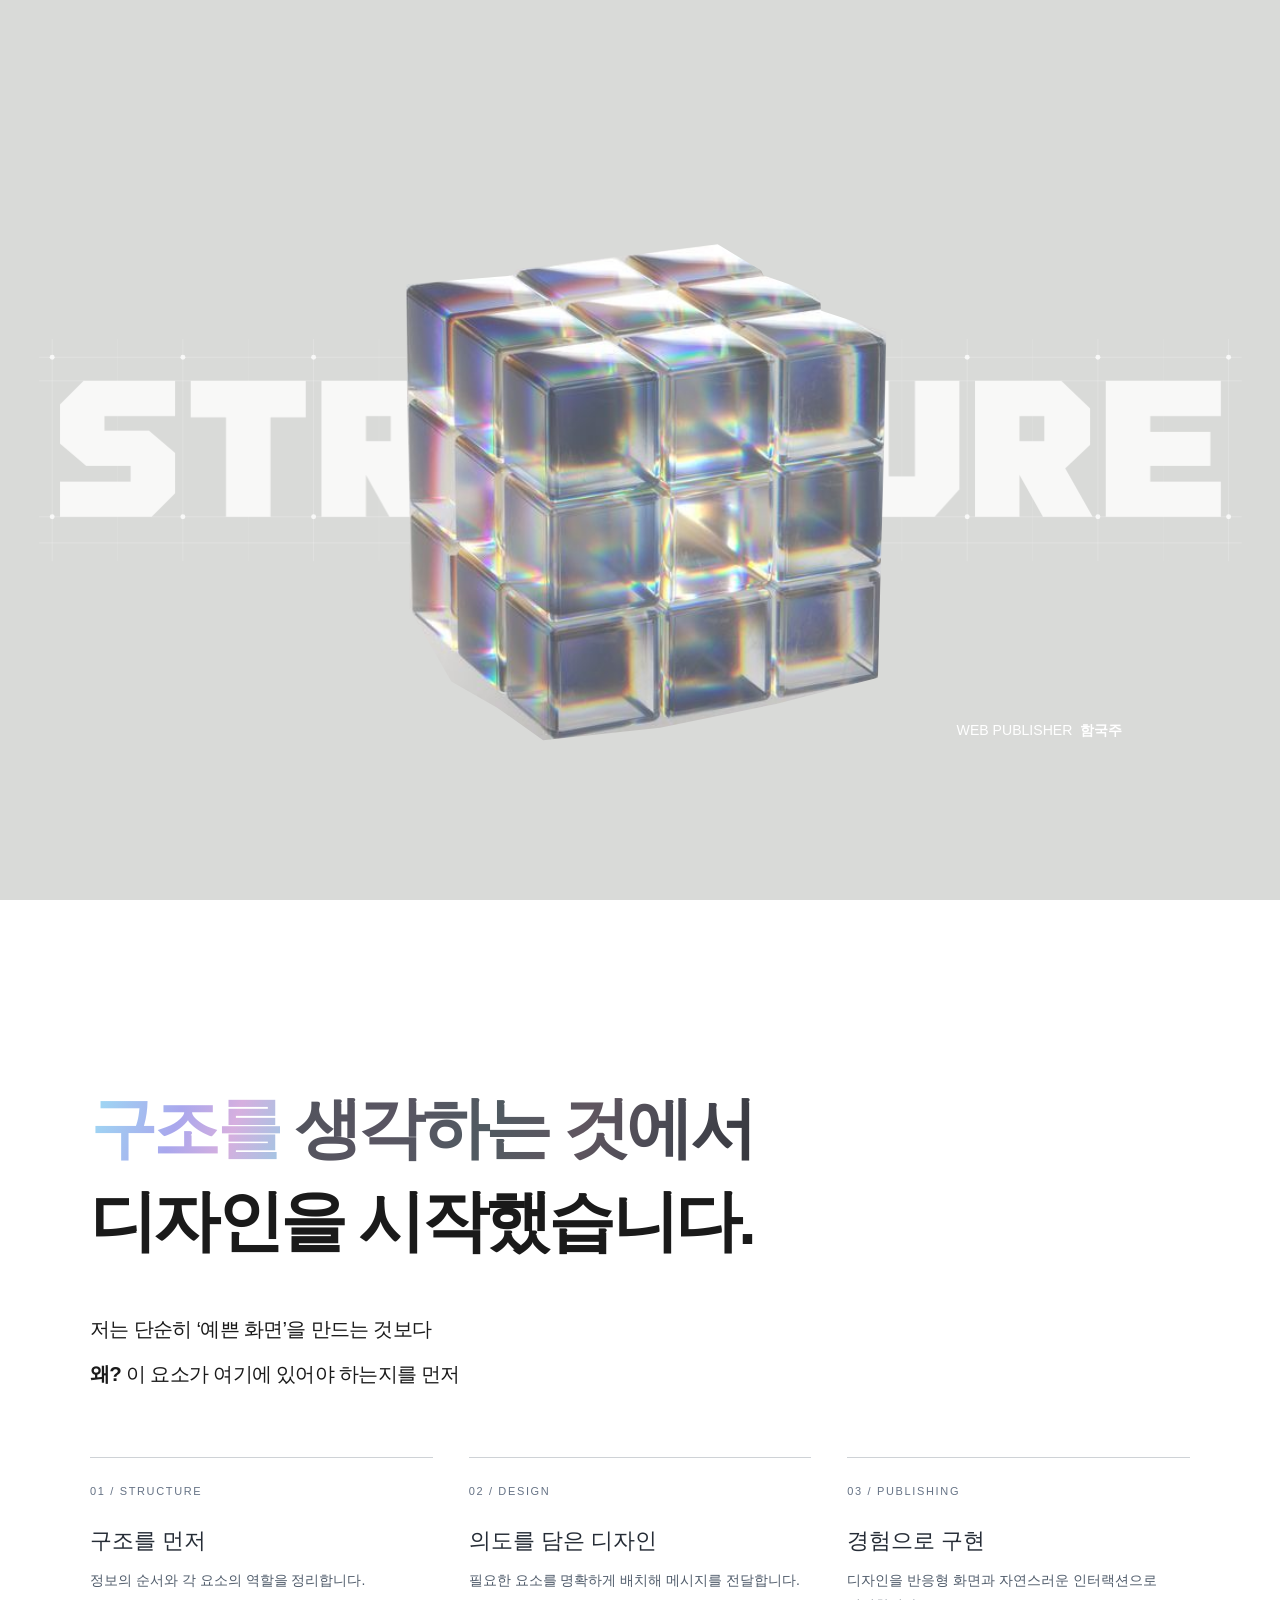
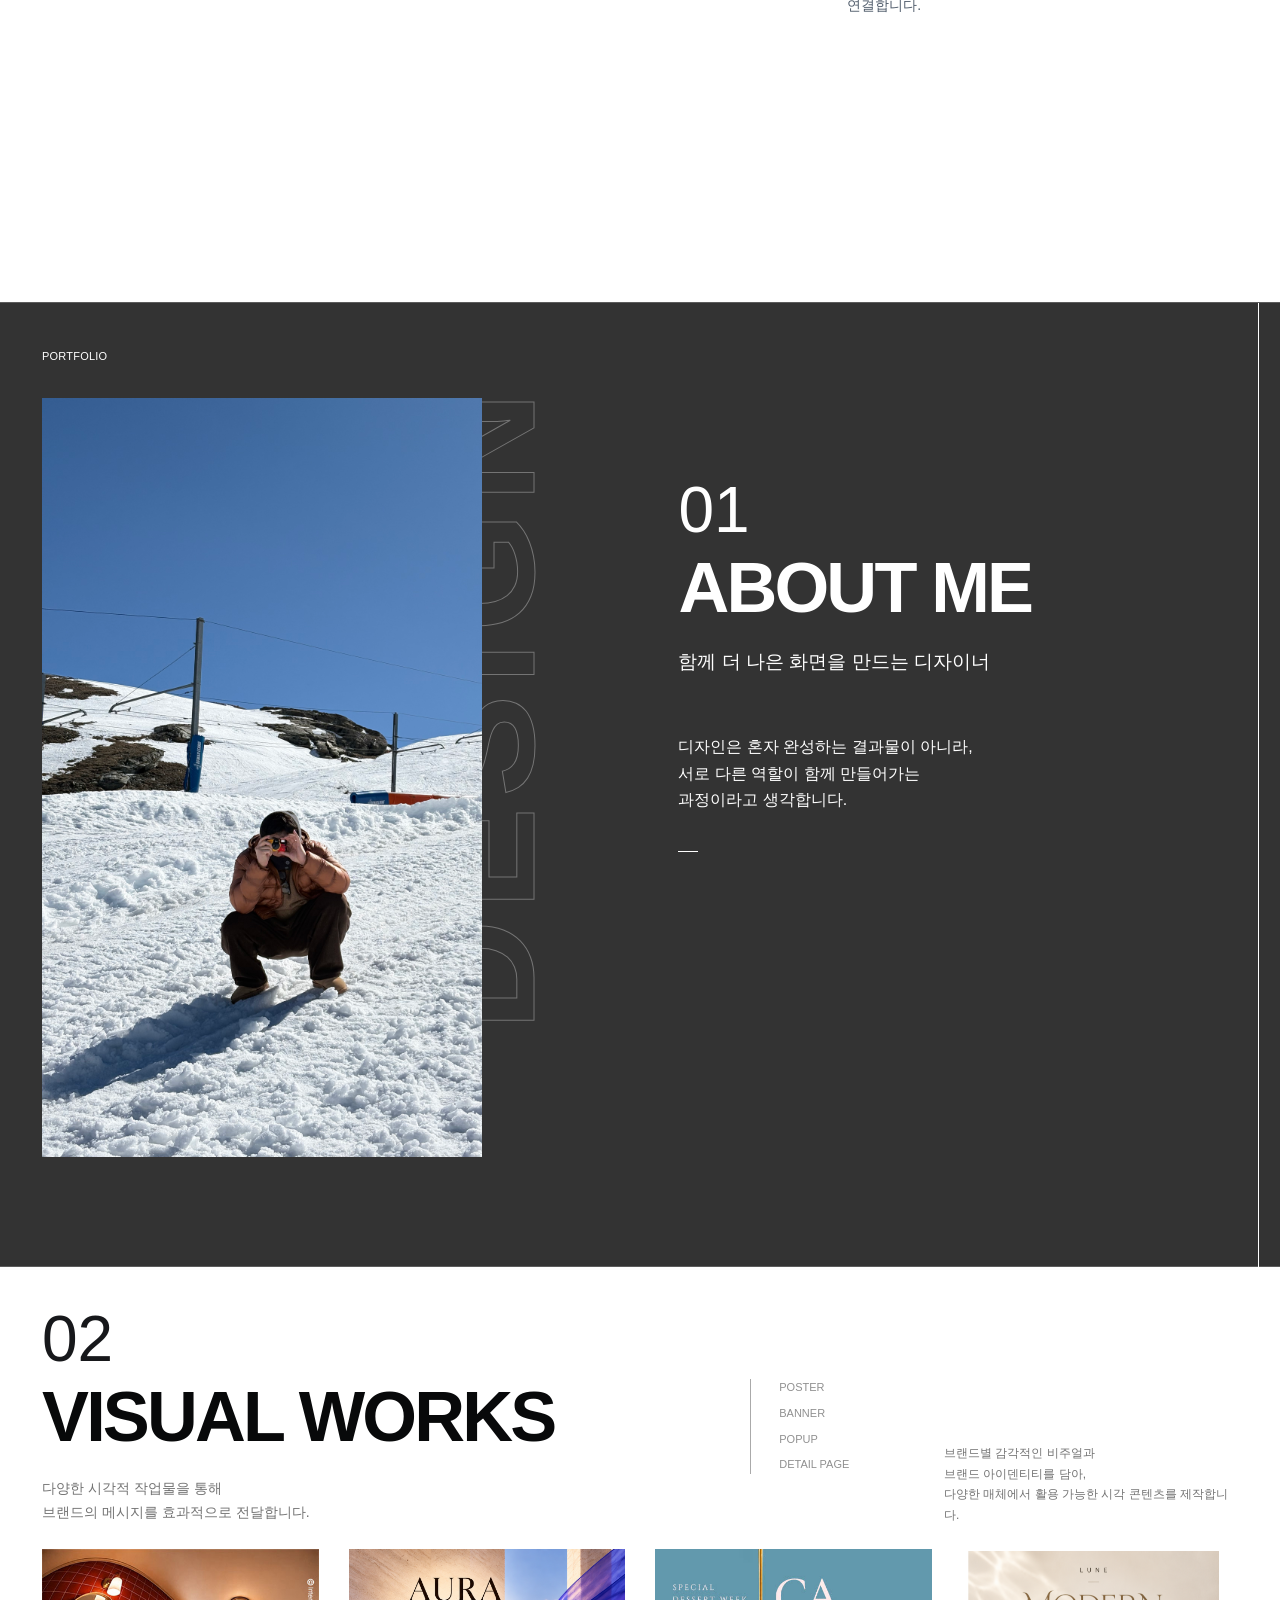
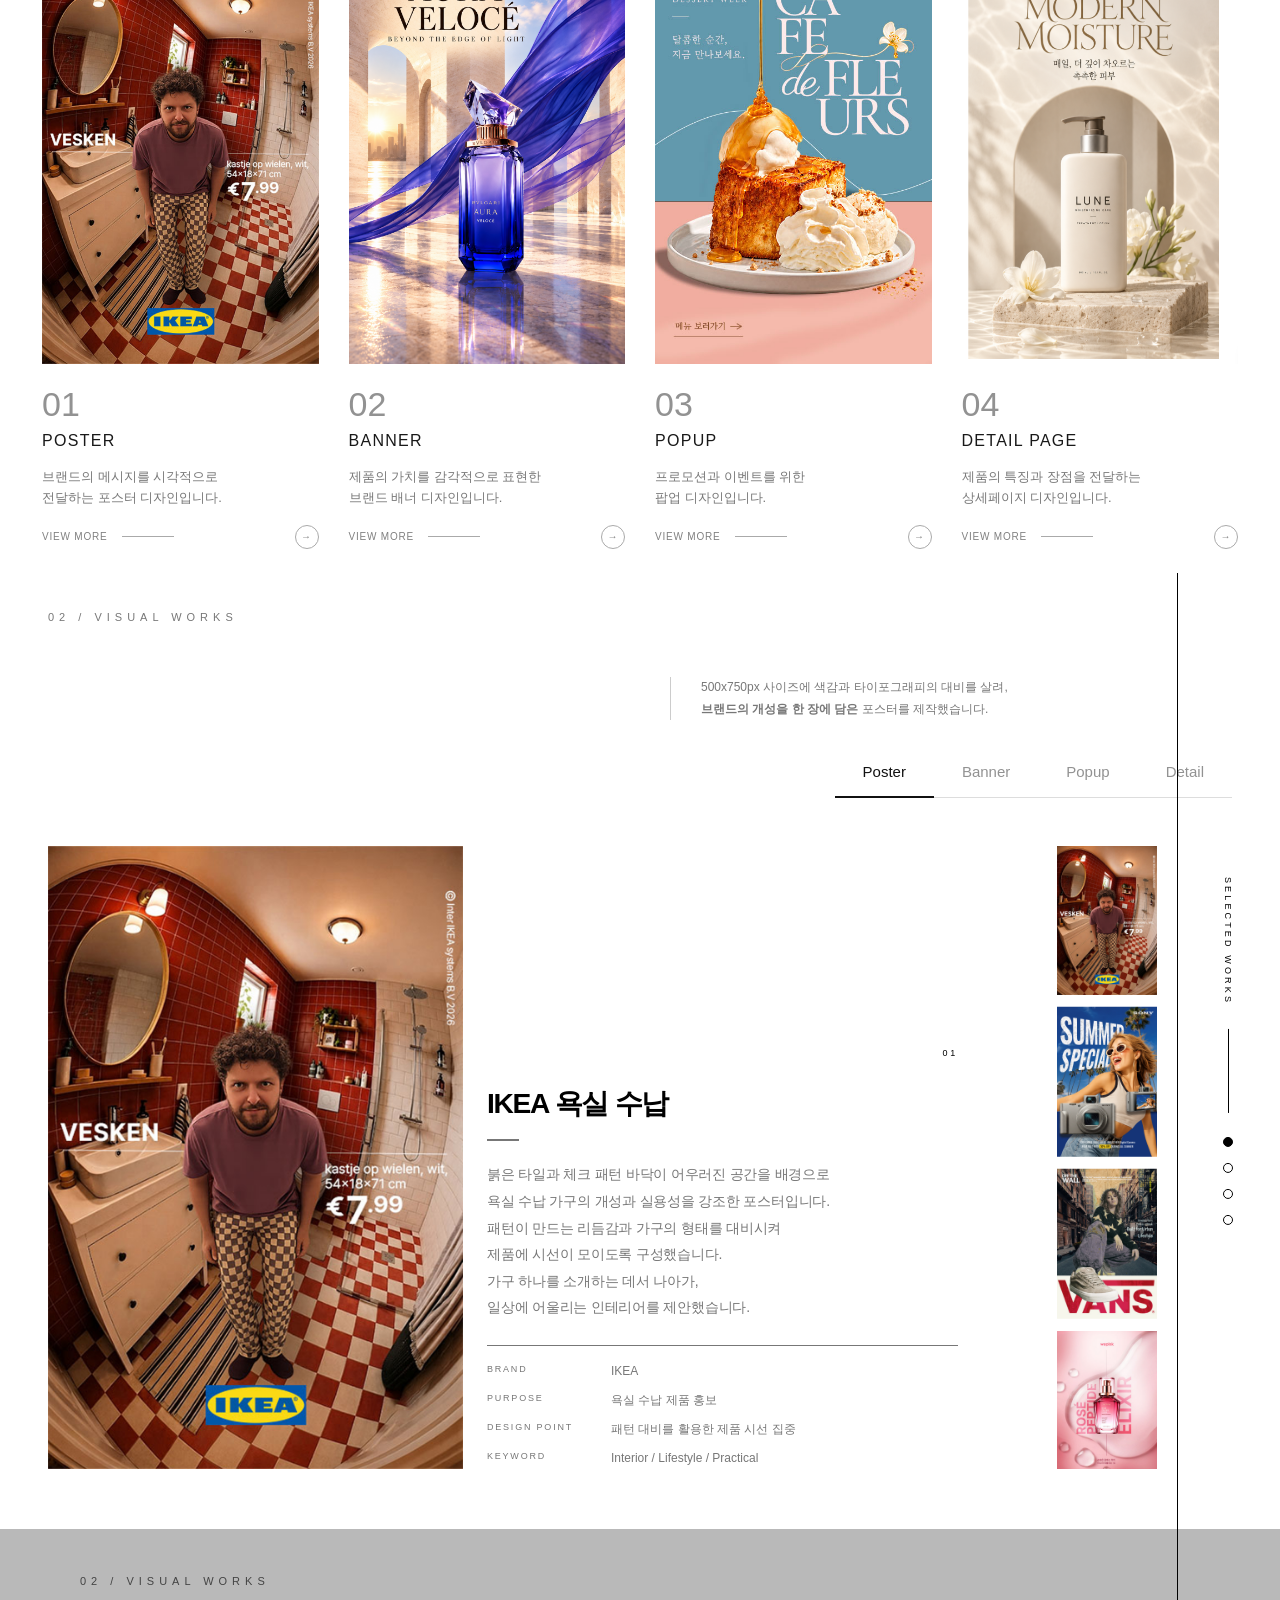
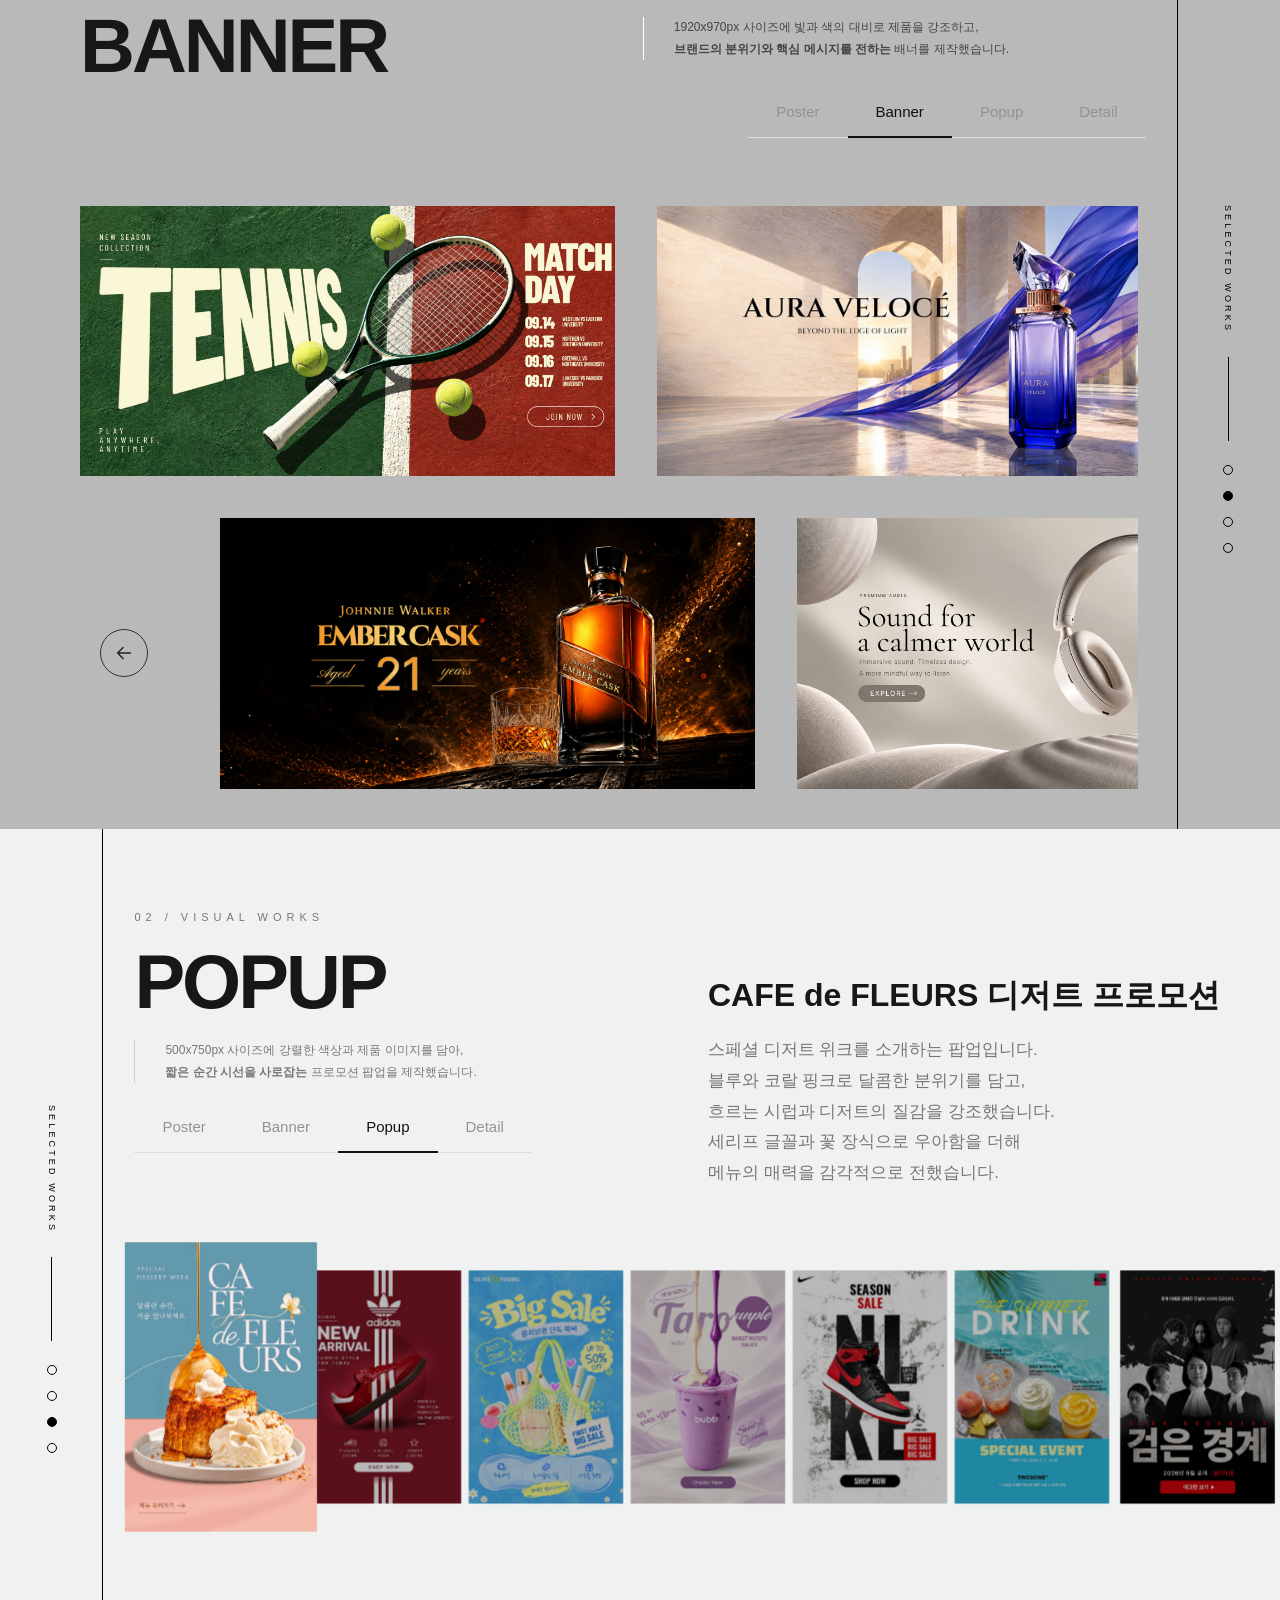
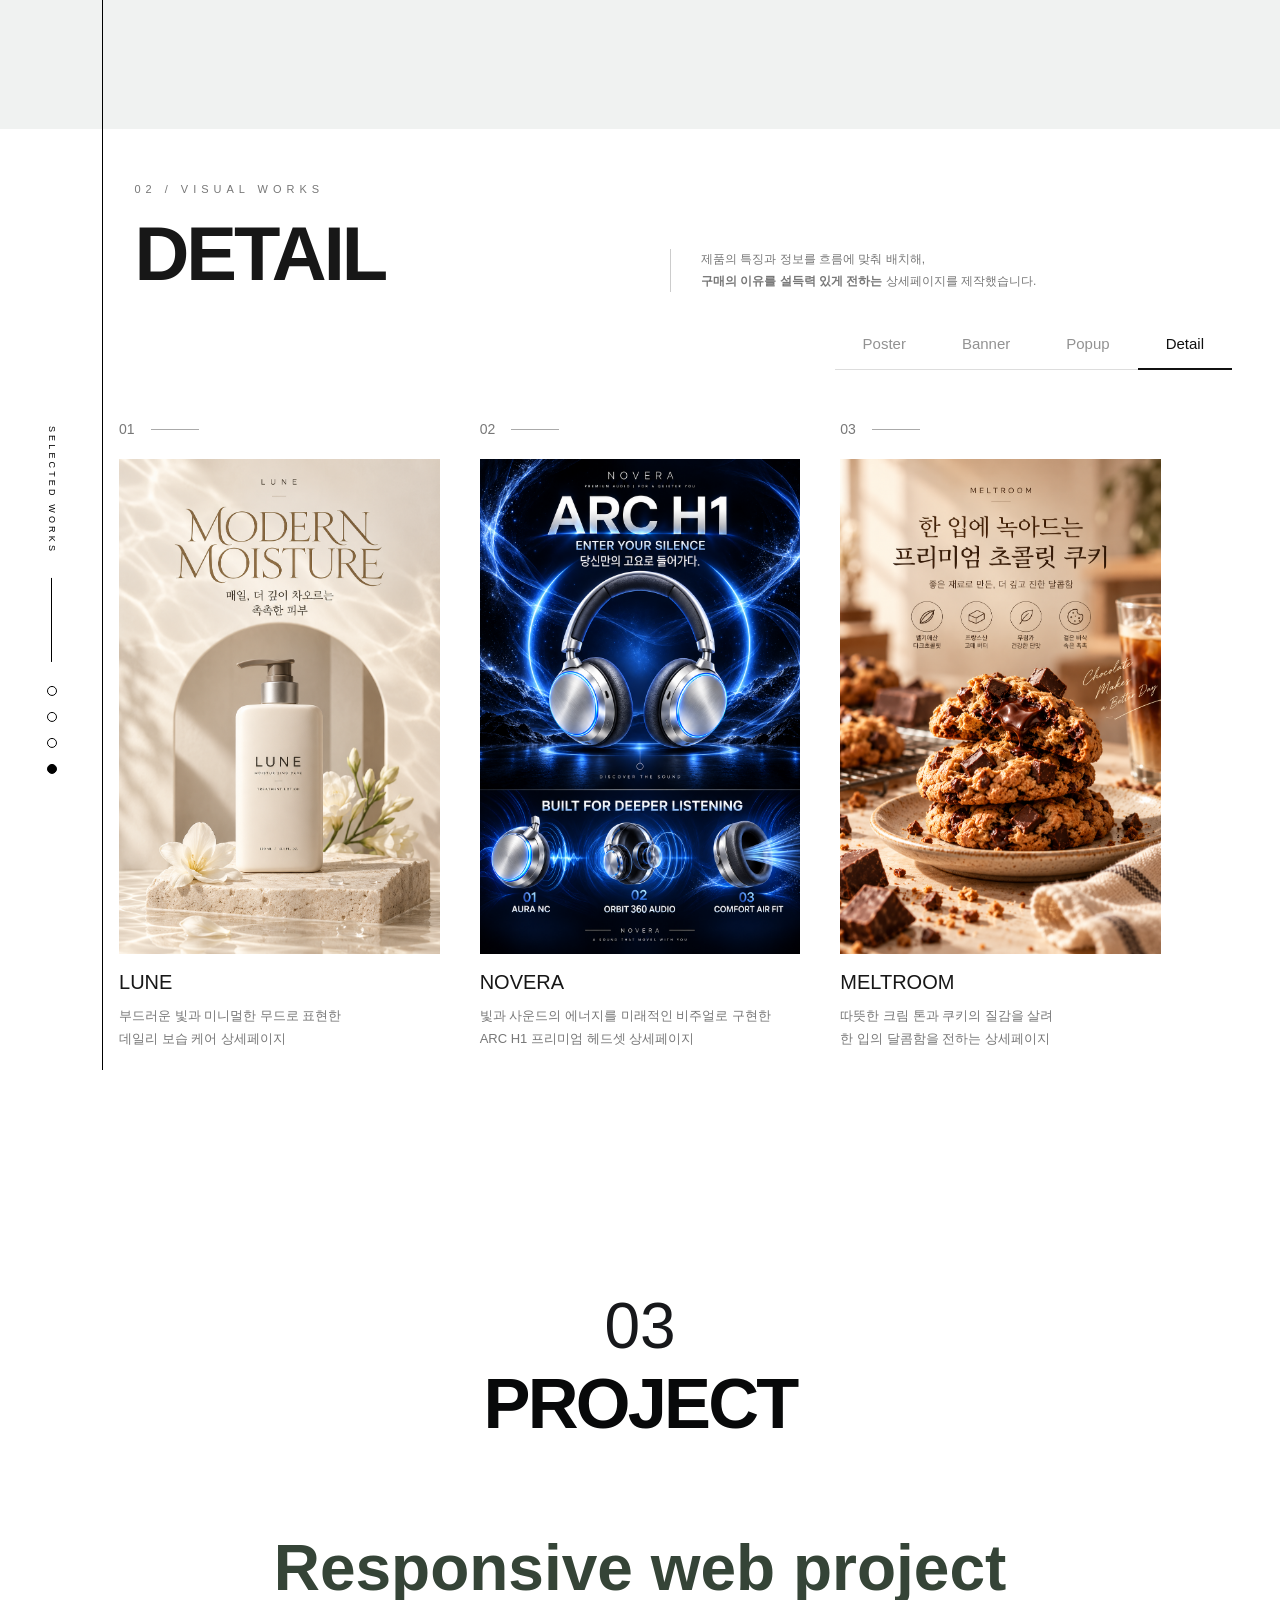
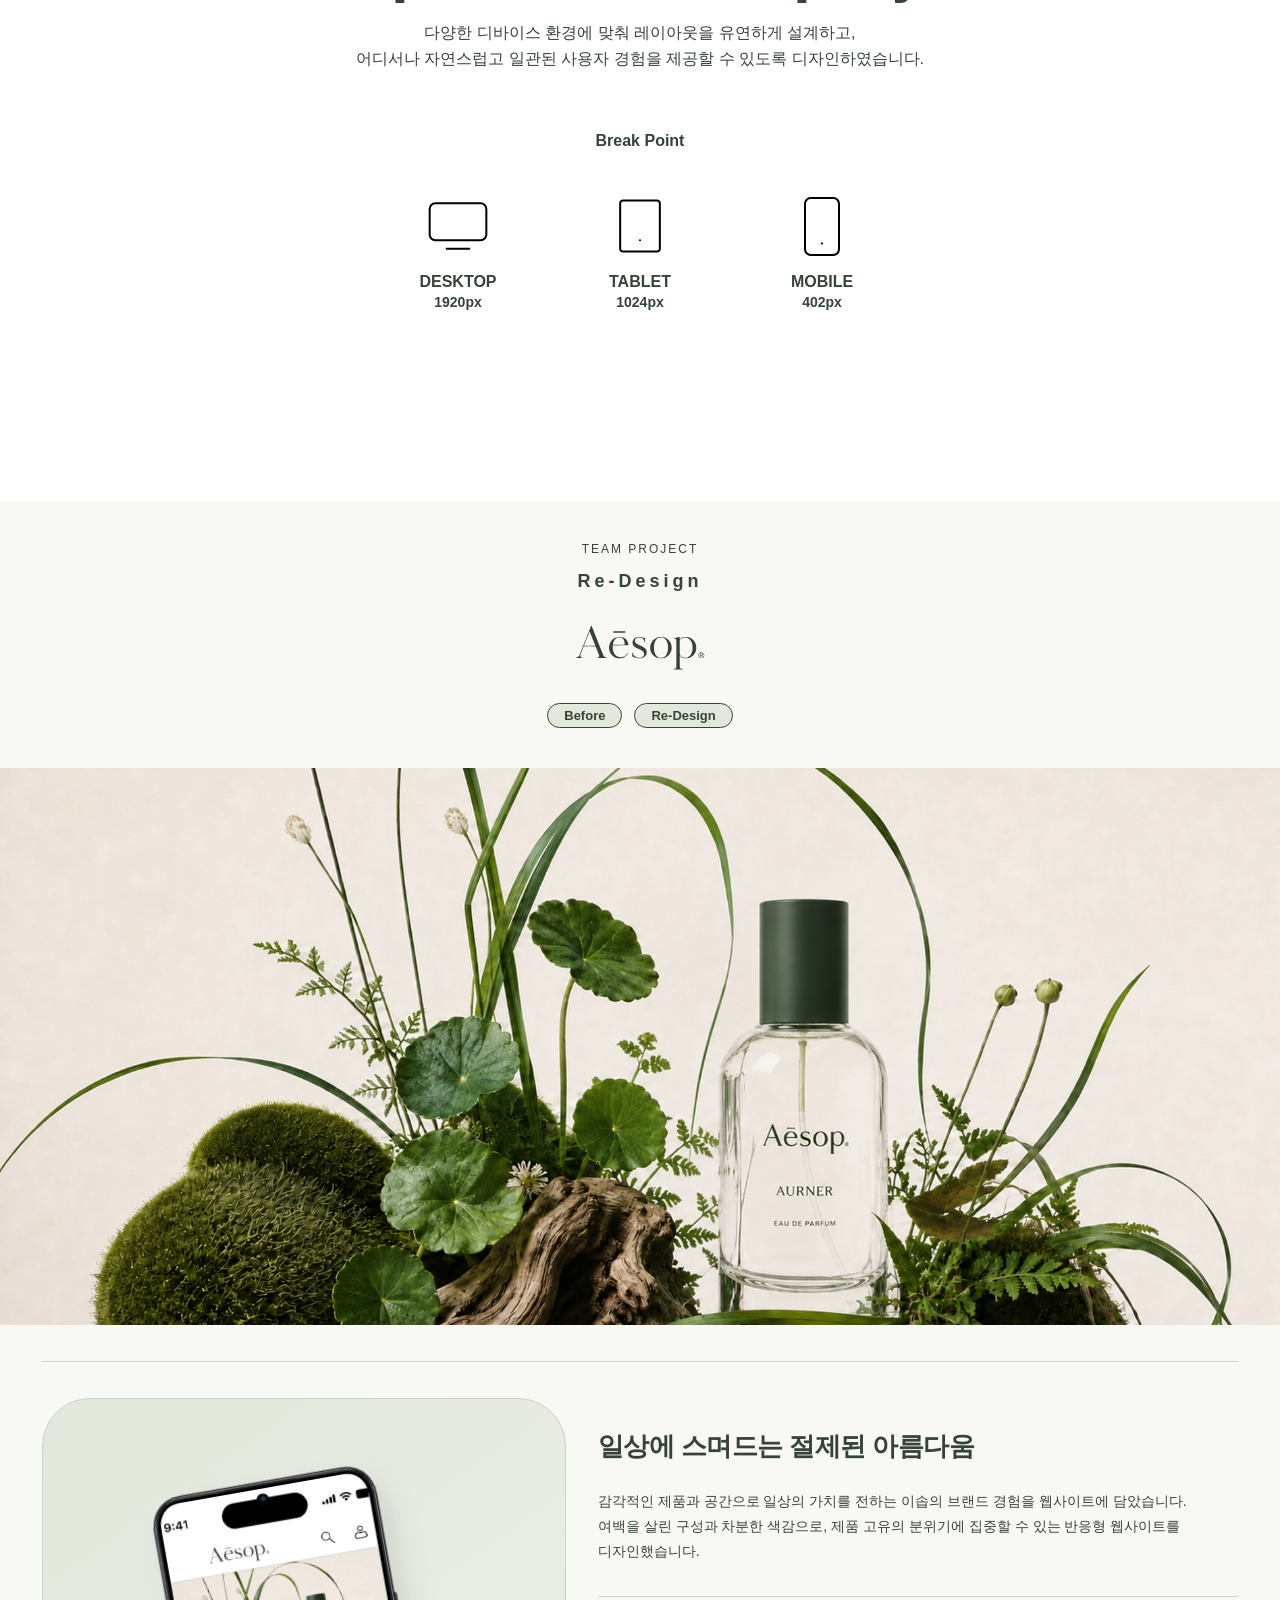
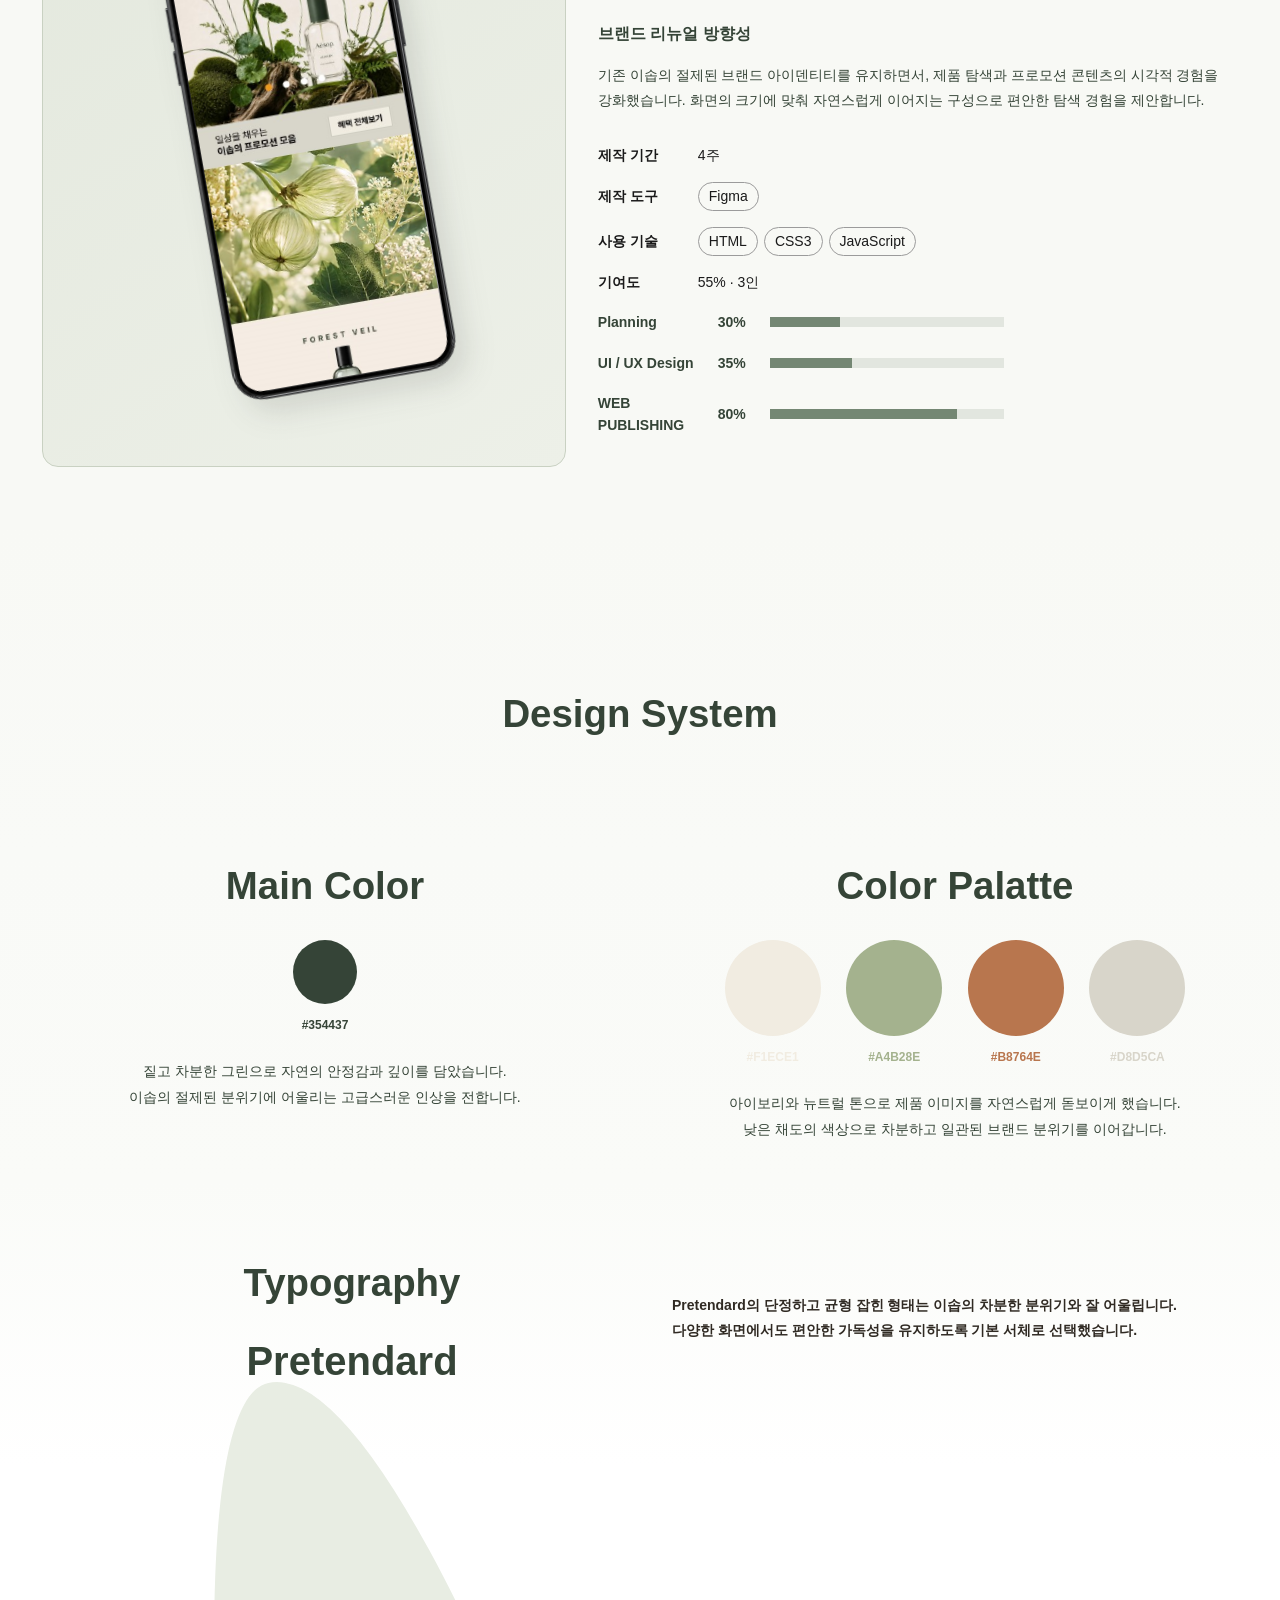
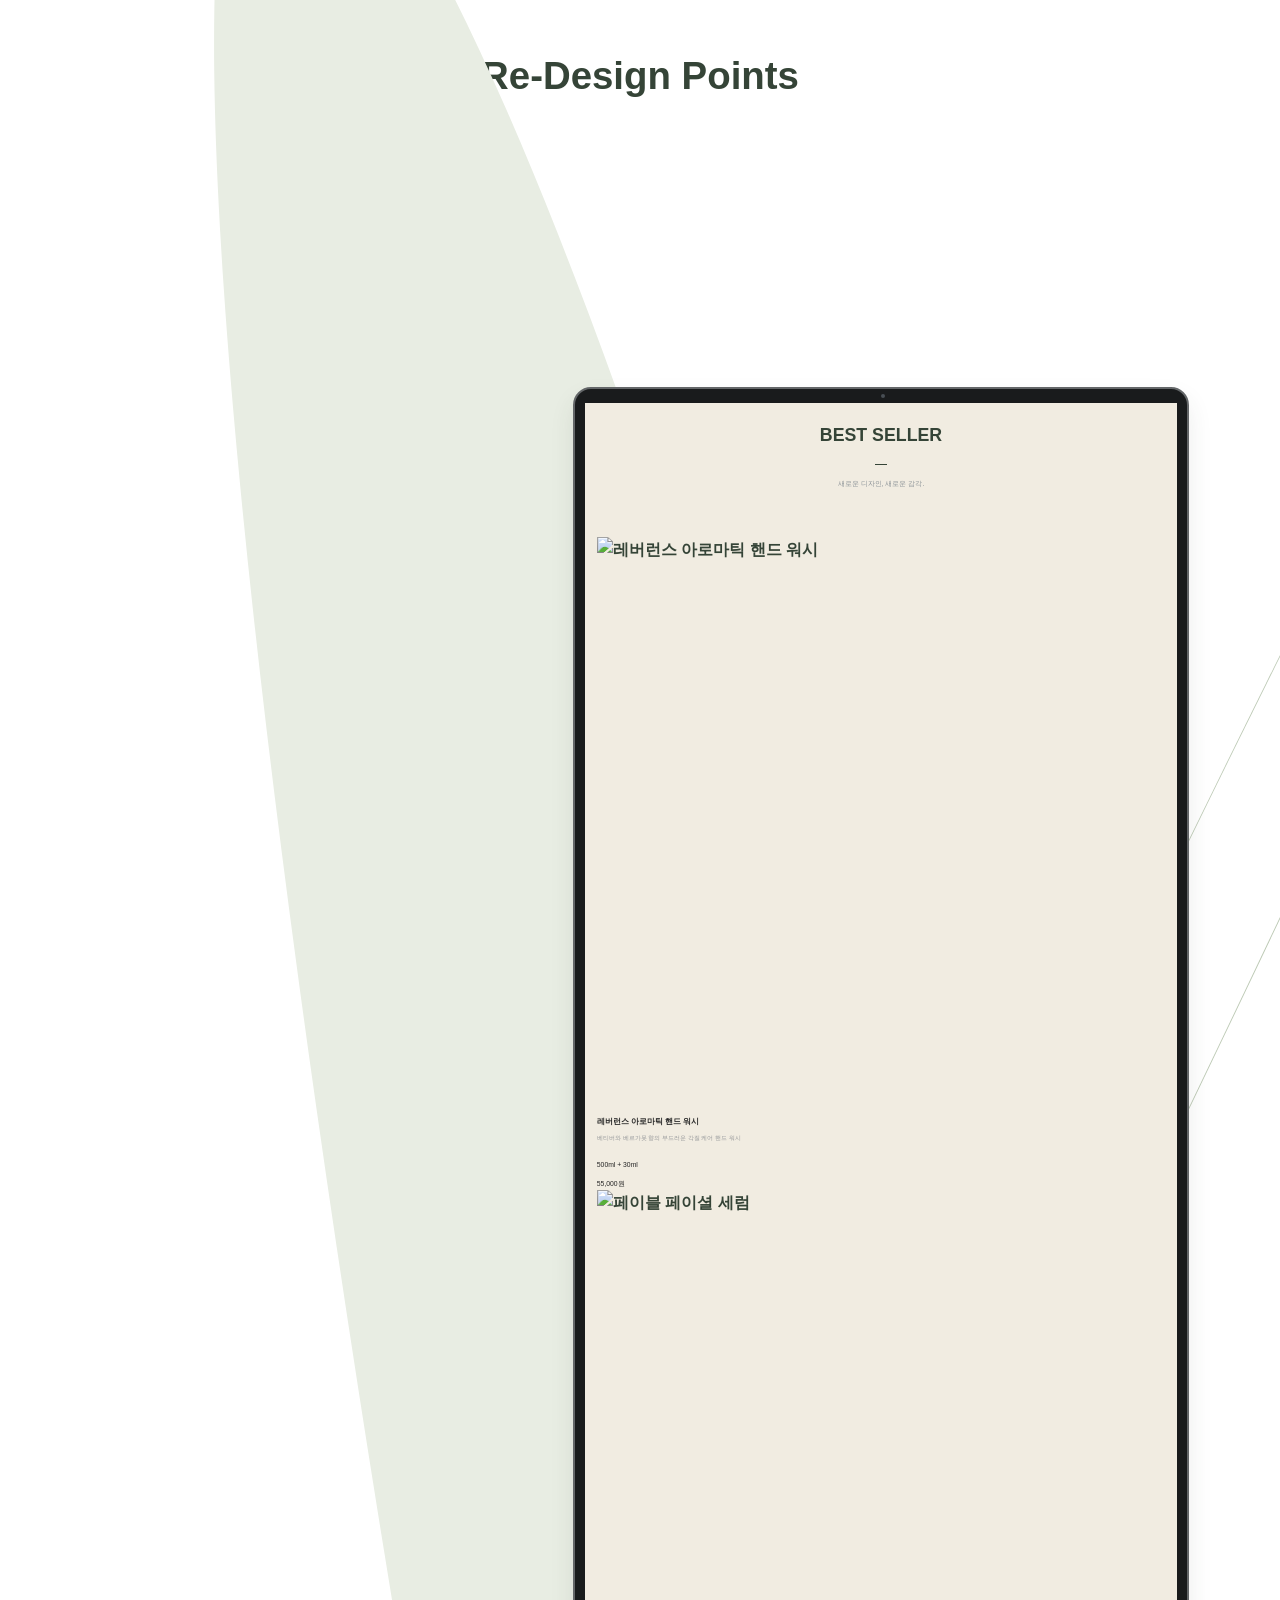
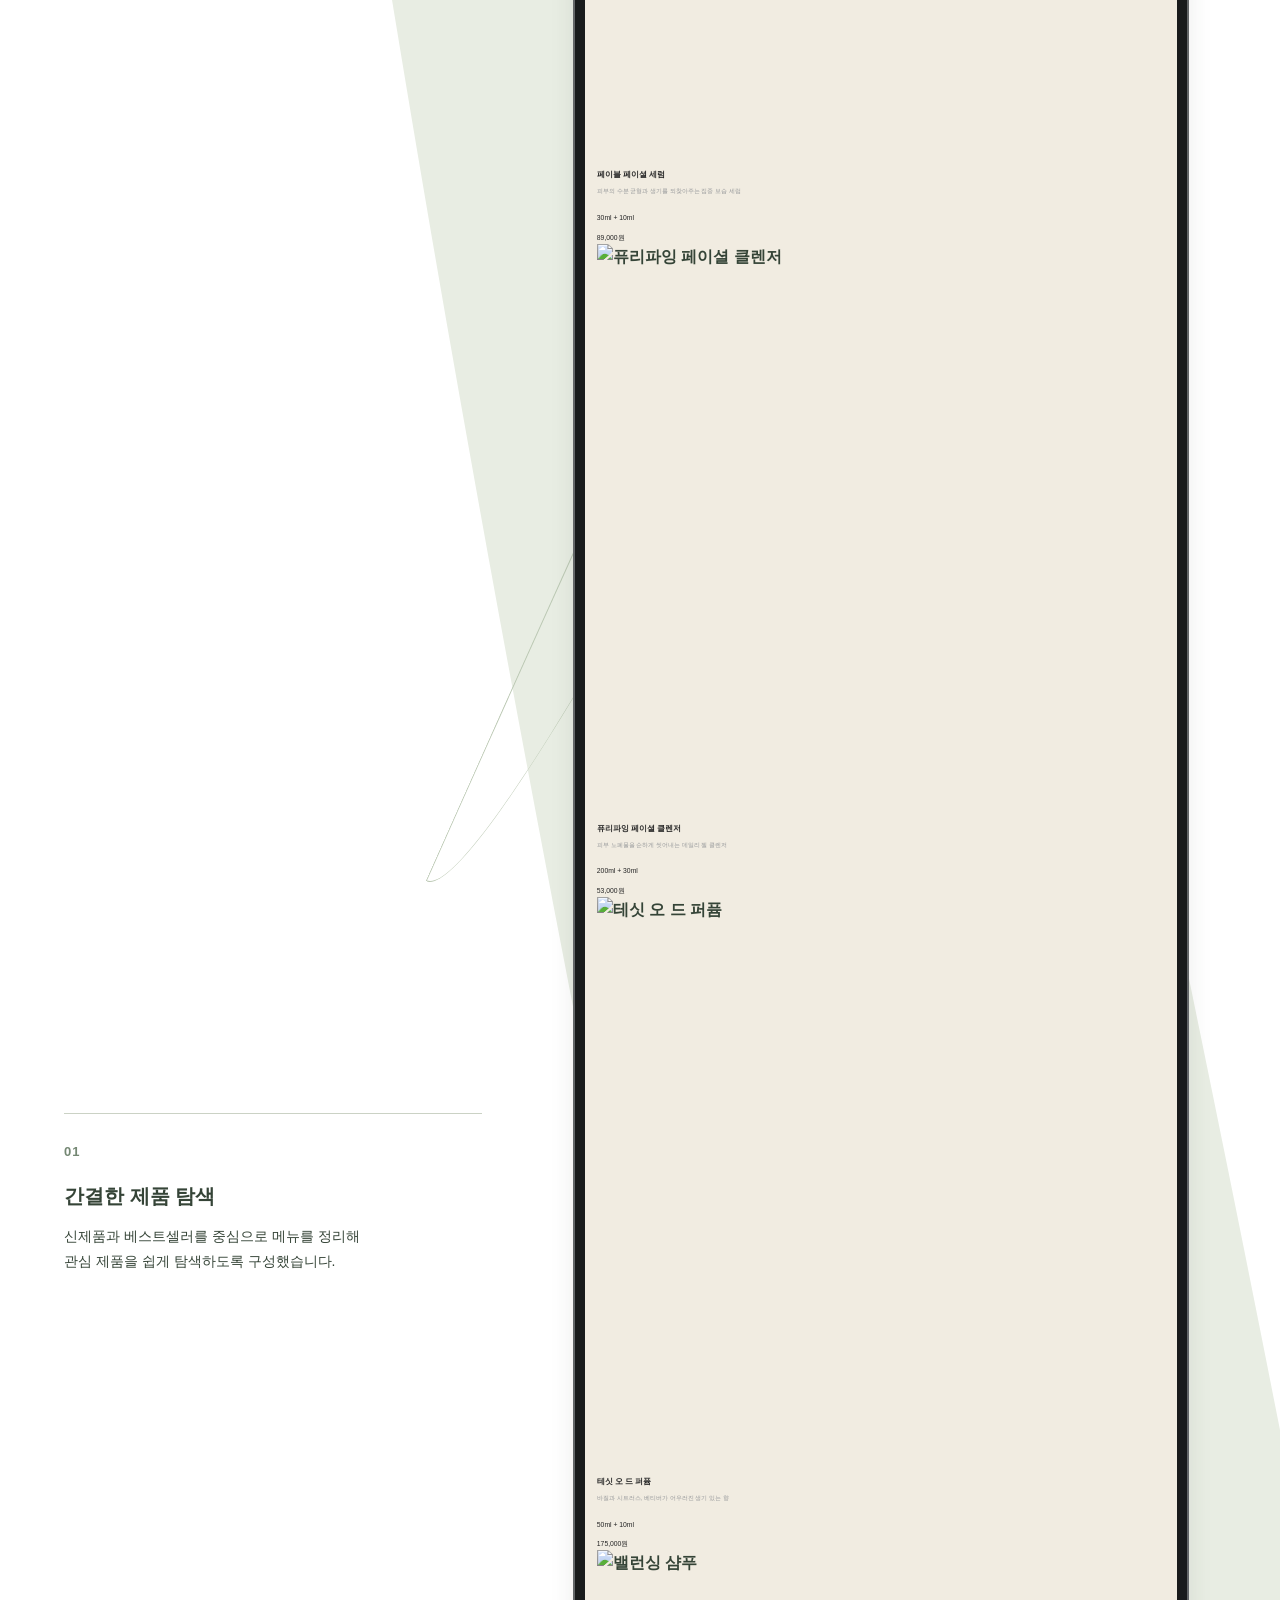
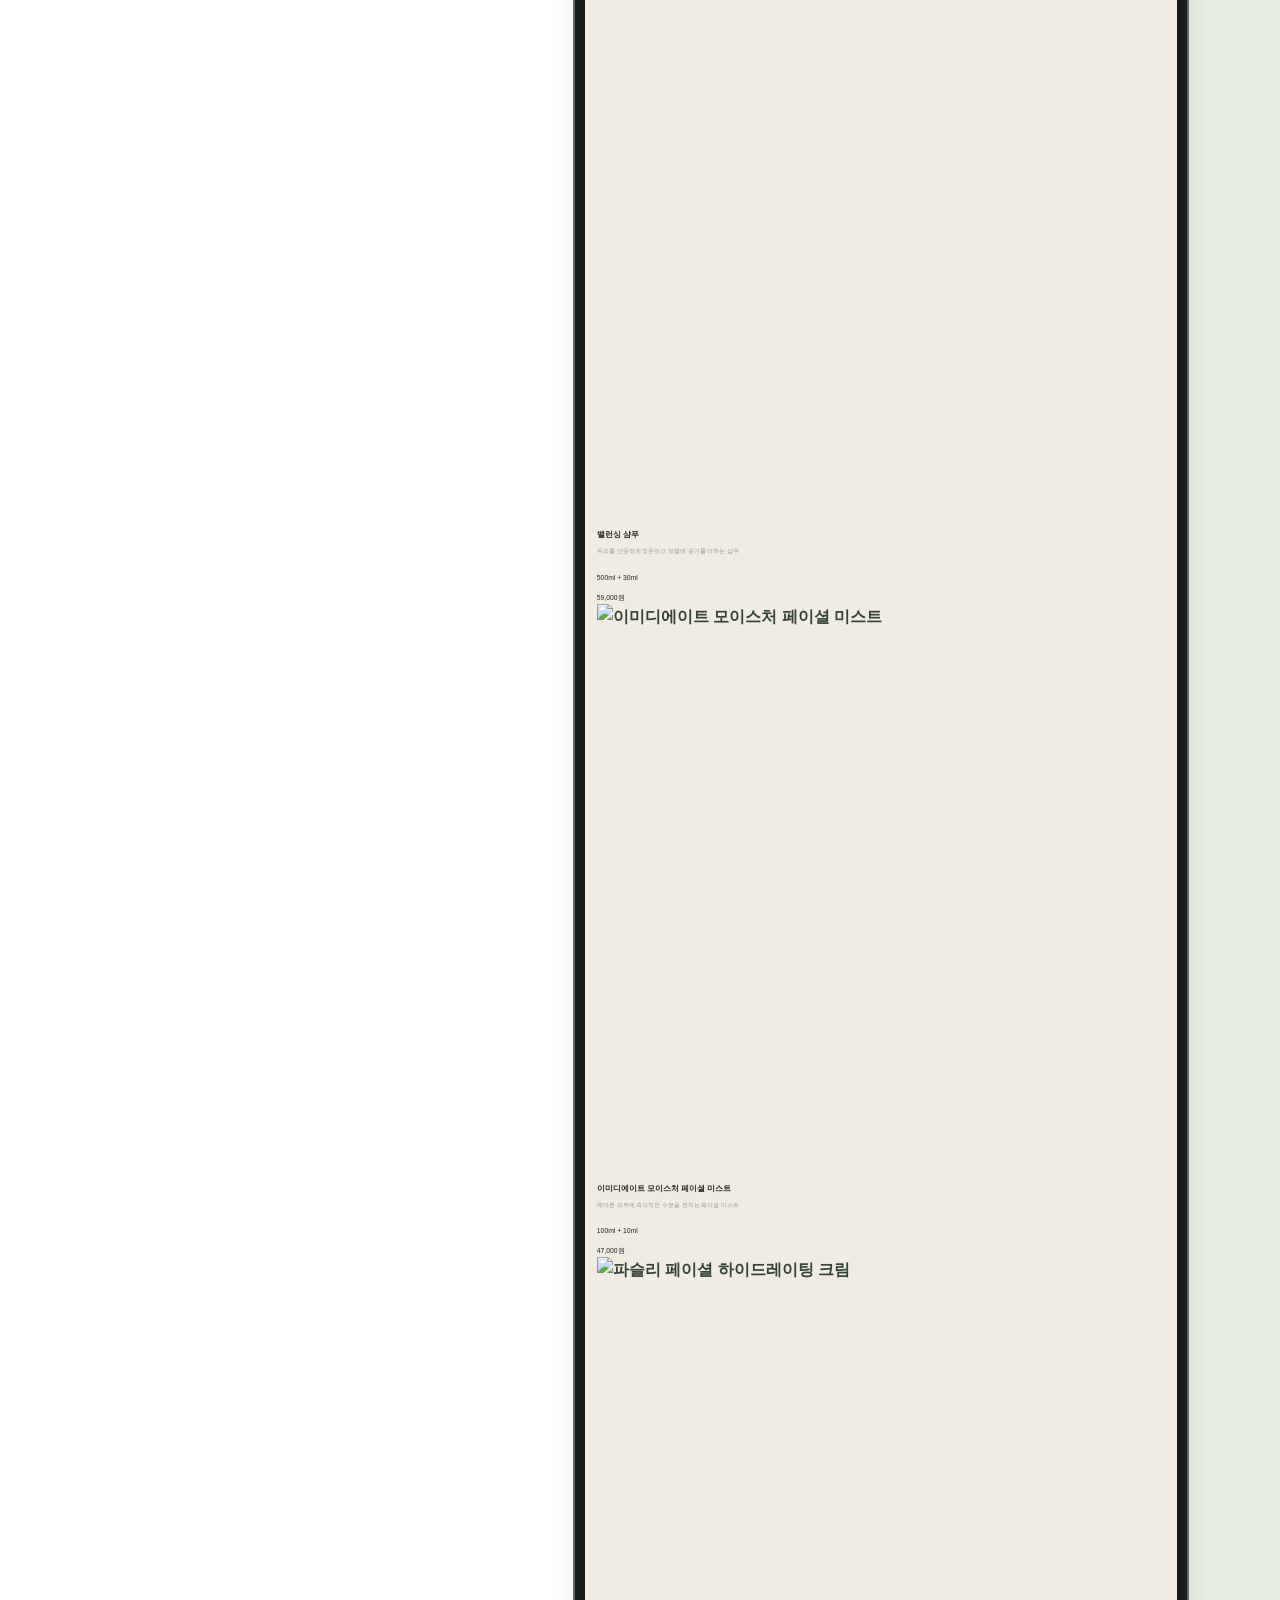
==== commit 606222b2: "2 수정" ====
--- a/index.html
+++ b/index.html
@@ -76,20 +76,18 @@
     <link rel="stylesheet" href="https://fonts.googleapis.com/css2?family=Gowun+Dodum&amp;display=swap">
     <link rel="stylesheet" href="./css/common.css?v=smooth-detail-navigation-20261007">
     <link rel="stylesheet" href="./css/header.css?v=pastel-nav-20261005">
-    <link rel="stylesheet" href="./css/hero.css">
-    <link rel="stylesheet" href="./css/hero-photo.css?v=mobile-cube-labels-19">
+    <link rel="stylesheet" href="./css/hero.css?v=merged-20261008">
     <link rel="stylesheet" href="./css/about.css?v=profile-fullscreen-20261007">
     <link rel="stylesheet" href="./css/popup.css?v=soft-reveal-4">
     <link rel="stylesheet" href="./css/poster.css?v=light-warm-circle-2">
     <link rel="stylesheet" href="./css/banner.css?v=warm-circle-2">
-    <link rel="stylesheet" href="./css/detail.css?v=banner-mobile-spacing-20261008">
+    <link rel="stylesheet" href="./css/detail.css?v=merged-scoped-20261008">
     <link rel="stylesheet" href="./css/aesop.css?v=project-intro-center-84">
-    <link rel="stylesheet" href="./css/lune.css?v=mobile-curled-note-arrow-20261008">
+    <link rel="stylesheet" href="./css/lune.css?v=mobile-caption-right-20261008">
     <link rel="stylesheet" href="./css/device-mockups.css">
     <link rel="stylesheet" href="./css/contact.css">
 
-    <link rel="stylesheet" href="./css/hero-pointer.css?v=1">
-<link rel="stylesheet" href="./css/hero-crystal.css?v=smoky-silver-20261008">
+    <link rel="stylesheet" href="./css/hero-effects.css?v=merged-20261008">
 <script type="importmap">{"imports":{"three":"https://cdn.jsdelivr.net/npm/three@0.171.0/build/three.module.js","three/addons/":"https://cdn.jsdelivr.net/npm/three@0.171.0/examples/jsm/"}}</script>
 <link rel="stylesheet" href="./css/about-intro.css?v=slow-rise-20261008"></head>
 
@@ -606,7 +604,7 @@
                             </dl>
                         </div>
                         <div class="lune-hero-mockup">
-                        <div class="lune-hero-monitor"><svg class="lune-mobile-note-arrow" viewBox="0 0 70 100" fill="none" aria-hidden="true"><path d="M3 95 C34 97 62 90 62 66 L62 38 C62 8 24 10 30 30 C35 45 55 32 43 21 C34 12 20 12 5 12"/><path d="M15 4 Q9 7 5 12 Q9 17 15 20"/></svg><div class="lune-monitor-callout"><p>직접 설계한 LUNE 사이트의<br>화면과 동작을 담았습니다.</p></div><svg class="lune-monitor-doodle" viewBox="0 0 120 150" preserveAspectRatio="none" fill="none" aria-hidden="true"><path d="M3 145 C33 142 71 112 65 83 C60 57 28 62 35 85 C43 113 89 97 103 55 C109 37 109 22 110 8"/><path d="M100 19 Q106 12 110 8 Q116 12 120 19"/></svg>
+                        <div class="lune-hero-monitor"><svg class="lune-mobile-note-arrow" viewBox="0 0 70 100" fill="none" aria-hidden="true"><path d="M3 95 C44 90 62 72 62 43 C62 22 43 15 5 15"/><path d="M15 6 Q9 10 5 15 Q9 20 15 23"/></svg><div class="lune-monitor-callout"><p>직접 설계한 LUNE 사이트의<br>화면과 동작을 담았습니다.</p></div><svg class="lune-monitor-doodle" viewBox="0 0 120 150" preserveAspectRatio="none" fill="none" aria-hidden="true"><path d="M3 145 C66 145 110 100 110 8"/><path d="M100 19 Q106 12 110 8 Q116 12 120 19"/></svg>
                             <div class="lune-monitor-body">
                                 <div class="lune-screen lune-screen-pc"><video class="lune-project-video" autoplay muted loop playsinline preload="metadata" aria-label="LUNE 웹사이트 동작 미리보기"><source src="./img/portfolio-preview.mp4" type="video/mp4"></video></div>
                             </div>
--- a/css/hero.css
+++ b/css/hero.css
@@ -519,3 +519,118 @@
     transform-box: fill-box;
     transform-origin: center;
 }
+
+/* Merged hero-photo.css, preserving original cascade order. */
+/* Original photo pixels, displayed only inside the cube silhouette. */
+#home .hero-bg { background: #d9dad8; z-index: 0; }
+#home .hero-title { color: rgba(255, 255, 255, .72); }
+#home .hero-meta .hero-profile { color: #fff; }
+#home .hero-visual.hero-photo-rotate {
+  z-index: 2;
+  display: flex;
+  align-items: center;
+  justify-content: center;
+  overflow: hidden;
+}
+#home .hero-photo-rotate img {
+  flex: none;
+  position: relative;
+  top: calc(clamp(18px, 3svh, 32px) + 4px);
+  width: min(124.74vw, 113.4svh, var(--hero-photo-limit, 835px));
+  height: auto;
+  max-width: none;
+  aspect-ratio: 736 / 1104;
+  object-fit: contain;
+  clip-path: polygon(22% 34.3%, 34.6% 33.6%, 35.3% 33.1%, 48.2% 32%, 59.3% 31.1%, 64.5% 33.2%, 64.8% 33.6%, 71.5% 35.1%, 71.7% 36.4%, 79.5% 38.1%, 79.2% 48.4%, 78.8% 57.7%, 78.5% 65.7%, 66.3% 67.8%, 52.4% 69.7%, 38.4% 70.7%, 32.9% 68.1%, 27.4% 66%, 22.4% 60.2%, 22.4% 52.3%, 22.1% 43.4%);
+  transform-origin: 50.5% 51%;
+  animation: hero-photo-turn 65s linear infinite;
+}
+@keyframes hero-photo-turn {
+  from { transform: scale(var(--hero-zoom, 1)) rotate(0deg); }
+  to { transform: scale(var(--hero-zoom, 1)) rotate(360deg); }
+}
+#home.hero-cinematic > .hero-stage { filter: none; }
+#home.hero-cinematic .hero-bg,
+#home.hero-cinematic .hero-visual-centered { opacity: 1; }
+#home .hero-title,
+#home .hero-meta { opacity: calc(1 - var(--hero-ui-fade, 0)); }
+#home .hero-stage::after {
+  content: '';
+  position: absolute;
+  inset: 0;
+  z-index: 3;
+  background: #fff;
+  opacity: var(--hero-white, 0);
+  pointer-events: none;
+}
+@media (prefers-reduced-motion: reduce) {
+  #home .hero-photo-rotate img { animation: none; transform: none; }
+}
+
+/* Center the oversized title behind the cube silhouette. */
+#home .hero-inner {
+  position: absolute;
+  inset: 0;
+  display: grid;
+  place-items: center;
+  z-index: 1;
+  width: 100%;
+  height: 100%;
+  margin: 0;
+  max-width: none;
+  padding: 0;
+}
+#home .hero-title {
+  position: relative;
+  z-index: 0;
+  inset: auto;
+  width: 96vw;
+  margin: 0;
+  transform: none;
+}
+#home .structure-blueprint {
+  width: 100%;
+  transform: none;
+}
+#home .hero-meta {
+  z-index: 4;
+  top: calc(50% + clamp(18px, 3svh, 32px) + 28px + min(33.6798vw, 30.618svh, calc(var(--hero-identity-offset, 300.6px) * .75)));
+  left: calc(50% + min(44.9064vw, 40.824svh, var(--hero-identity-offset, 300.6px)) + 16px);
+  right: auto;
+  bottom: auto;
+  transform: translateY(-50%);
+}
+#home .hero-meta .hero-profile {
+  flex-direction: row;
+  align-items: center;
+  flex-wrap: nowrap;
+  gap: 8px;
+  font-size: clamp(12px, 1.1vw, 20px);
+}
+/* Keep the desktop introduction after HOME, outside its white overlay. */
+#home.hero-cinematic + #about {
+  margin-top: 0;
+}
+
+@media (max-width: 768px) {
+  #home .hero-title {
+    position: absolute;
+    top: calc(50% - min(50.31vw, 35.26svh) + 8px);
+    left: 50%;
+    transform: translate(-50%, -100%);
+  }
+  #home .hero-photo-rotate img {
+    top: 0;
+    width: min(117vw, 82svh);
+  }
+  #home .hero-meta {
+    top: calc(50% + min(28.08vw, 19.68svh) + 36px);
+    left: auto;
+    right: 16px;
+    width: auto;
+  }
+  #home .hero-meta .hero-profile {
+    font-size: clamp(8px, 1.8vw, 13px);
+    gap: 6px;
+  }
+}
--- a/css/detail.css
+++ b/css/detail.css
@@ -1,3 +1,5 @@
+/* Main-page styles: retain original declarations and specificity. */
+@scope (body:not(:has(.detail-view))) {
 /* DETAIL | 기본 스타일. */
 /* 글자와 간격은 px. 공통 값은 common.css의 :root에서 수정합니다. */
 
@@ -1969,3 +1971,296 @@
 @media (max-width: 402px) {
     #banner.banner-mosaic .work-gallery-header > p { margin-top: 20px; }
 }
+
+}
+
+/* Standalone detail-page styles, isolated from the main page. */
+@scope (body:has(.detail-view)) {
+/* DETAIL-VIEW | 기본 스타일. */
+/* 글자와 간격은 px. 공통 값은 common.css의 :root에서 수정합니다. */
+
+.detail-view {
+    position: relative;
+    width: auto;
+    max-width: 1440px;
+    margin: 0 auto;
+    padding: 112px 0 64px;
+}
+
+.back-link {
+    position: absolute;
+    top: 32px;
+    right: 0;
+    display: flex;
+    align-items: center;
+    gap: 16px;
+    font-size: 14px;
+}
+
+.back-link span {
+    font-size: 40px;
+    line-height: 1;
+}
+
+.project-intro {
+    text-align: center;
+}
+
+.project-brand {
+    margin: 0 0 16px;
+    font-size: 32px;
+    font-weight: 700;
+}
+
+.project-intro h1 {
+    max-width: 960px;
+    margin: 0 auto;
+    font-size: 48px;
+    line-height: 1.4;
+    word-break: keep-all;
+    text-wrap: nowrap;
+}
+
+.display-title {
+    margin: 80px 0;
+    font-size: 120px;
+    font-weight: 700;
+    line-height: 1;
+    letter-spacing: -0.8px;
+}
+
+.design-points {
+    max-width: 880px;
+    margin: 0 auto 80px;
+    text-align: center;
+}
+
+.design-points h2 {
+    margin: 0 0 48px;
+    font-size: 24px;
+}
+
+.design-points h2::after {
+    content: "";
+    display: block;
+    width: 24px;
+    height: 3px;
+    margin: 24px auto 0;
+    background: #a31e1e;
+}
+
+.design-points dl {
+    margin: 0;
+}
+
+.design-points dt {
+    margin: 40px 0 16px;
+    font-size: 18px;
+    font-weight: 700;
+}
+
+.design-points dt span {
+    display: block;
+    margin-bottom: 12px;
+    color: #a31e1e;
+    font-size: 14px;
+}
+
+.design-points dd {
+    margin: 0;
+    line-height: 1.8;
+    word-break: keep-all;
+    color: #484848;
+}
+
+.project-image {
+    max-width: 560px;
+    margin: 0 auto;
+}
+
+.project-image img {
+    display: block;
+    width: 100%;
+    height: auto;
+}
+
+footer {
+    padding-top: 48px;
+    text-align: center;
+}
+
+/* RESPONSIVE: original rules above are preserved. */
+
+@media (max-width: 1280px) {
+  .detail-view { padding: 6rem 2.375rem 2.5rem; }
+  .back-link { right: 2.375rem; gap: 0.5rem; }
+  .project-brand { font-size: 2rem; }
+  .project-intro h1 { font-size: 3rem; }
+  .display-title { font-size: 7.5rem; margin-block: 5rem; overflow-wrap: anywhere; }
+  .design-points { margin-bottom: 2.5rem; }
+  .design-points h2 { font-size: 1.5rem; margin-bottom: 1.5rem; }
+  .design-points dt { font-size: 1rem; margin-top: 1.5rem; }
+  .design-points dd { font-size: 0.875rem; }
+}
+
+@media (max-width: 1024px) {
+    .detail-view {
+        padding: 6rem 1.9375rem 2.5rem;
+    }
+    .back-link {
+        right: 1.9375rem;
+    }
+    .project-brand {
+        font-size: 1.625rem;
+    }
+    .project-intro h1 {
+        font-size: 2.375rem;
+    }
+    .display-title {
+        font-size: 6rem;
+        margin-block: 4rem;
+    }
+    .design-points h2 {
+        font-size: 1.1875rem;
+    }
+}
+
+@media (max-width: 768px) {
+    .detail-view {
+        padding: 6rem 1.4375rem 2.5rem;
+    }
+    .back-link {
+        right: 1.4375rem;
+    }
+    .project-brand {
+        font-size: 1.375rem;
+    }
+    .project-intro h1 {
+        font-size: 1.8125rem;
+    }
+    .display-title {
+        font-size: 4.5rem;
+        margin-block: 3rem;
+    }
+    .design-points h2 {
+        font-size: 1.1875rem;
+    }
+}
+
+@media (max-width: 402px) {
+    .detail-view {
+        padding: 6rem 1rem 2.5rem;
+    }
+    .back-link {
+        right: 1rem;
+    }
+    .project-brand {
+        font-size: 1.375rem;
+    }
+    .project-intro h1 {
+        font-size: 1.4375rem;
+    }
+    .display-title {
+        font-size: 2.625rem;
+        margin-block: 2rem;
+    }
+    .design-points h2 {
+        font-size: 1.1875rem;
+    }
+}
+
+@media (max-width: 280px) {
+    .detail-view {
+        padding: 6rem 1rem 2.5rem;
+    }
+    .back-link {
+        right: 1rem;
+    }
+    .project-brand {
+        font-size: 1.375rem;
+    }
+    .project-intro h1 {
+        font-size: 1.4375rem;
+    }
+    .display-title {
+        font-size: 2.625rem;
+        margin-block: 2rem;
+    }
+    .design-points h2 {
+        font-size: 1.1875rem;
+    }
+}
+
+/* Close and TOP share a viewport-aligned action column. */
+body:has(.detail-view) {
+    --detail-action-right: 24px;
+    --detail-action-size: 56px;
+}
+
+.detail-view > .back-link {
+    position: fixed;
+    z-index: 40;
+    top: 24px;
+    right: var(--detail-action-right);
+    width: var(--detail-action-size);
+    height: var(--detail-action-size);
+    justify-content: center;
+    border: 1px solid var(--gray-400);
+    border-radius: 50%;
+    background: var(--white);
+}
+
+.detail-view > .back-link span {
+    display: none;
+}
+
+.detail-view > .back-link::before {
+    content: '';
+    position: absolute;
+    top: 50%;
+    left: 50%;
+    width: 20px;
+    height: 2px;
+    border-radius: 1px;
+    background: currentColor;
+    transform: translate(-50%, -50%) rotate(45deg);
+}
+
+.detail-view > .back-link::after {
+    content: '';
+    position: absolute;
+    top: 50%;
+    left: 50%;
+    width: 20px;
+    height: 2px;
+    border-radius: 1px;
+    background: currentColor;
+    transform: translate(-50%, -50%) rotate(-45deg);
+}
+
+body:has(.detail-view) > .top-link {
+    right: var(--detail-action-right);
+    width: var(--detail-action-size);
+    height: var(--detail-action-size);
+}
+
+@media (max-width: 768px) {
+    body:has(.detail-view) {
+        --detail-action-right: 12px;
+        --detail-action-size: 44px;
+    }
+
+    .detail-view > .back-link {
+        top: 12px;
+    }
+    .project-intro h1 {
+        font-size: 16px;
+        text-wrap: wrap;
+        white-space: normal;
+        overflow-wrap: break-word;
+    }
+    .project-brand { font-size: 24px; }
+    .display-title { font-size: clamp(26px, 7vw, 36px); }
+}
+
+}
--- a/css/lune.css
+++ b/css/lune.css
@@ -2867,4 +2867,17 @@
   width: 56px; height: 80px; z-index: 5; overflow: visible; pointer-events: none;
  }
  #project .lune-mobile-note-arrow path { stroke: #111; stroke-width: 4; stroke-linecap: round; stroke-linejoin: round; }
+}
+/* Mobile reference: note above the right edge with a left-pointing side curl. */
+@media(max-width:768px) {
+ #project .lune-monitor-callout {
+  left: auto; right: 9%; top: calc(6.5% - 42px); width: 172px;
+ }
+ #project .lune-mobile-note-arrow {
+  left: calc(91% - 2px); top: calc(6.5% - 22px); width: 50px; height: 72px;
+ }
+}
+/* Bring the mobile caption closer to the arrow tip. */
+@media(max-width:768px) {
+ #project .lune-monitor-callout { right: calc(9% - 18px); }
 }
--- a/css/hero-effects.css
+++ b/css/hero-effects.css
@@ -0,0 +1,69 @@
+.hero-pointer-spread {
+  position: absolute;
+  inset: 0;
+  overflow: hidden;
+  z-index: 2;
+  pointer-events: none;
+  opacity: calc(1 - var(--hero-white, 0));
+}
+.hero-pointer-wave {
+  position: absolute;
+  width: 180px;
+  height: 180px;
+  border-radius: 50%;
+  background: radial-gradient(circle, rgba(255,255,255,.65) 0%, rgba(235,245,255,.4) 25%, rgba(255,255,255,.18) 48%, transparent 72%);
+  animation: hero-pointer-expand 1.15s ease-out forwards;
+}
+@keyframes hero-pointer-expand {
+  from { transform: translate(-50%, -50%) scale(.25); opacity: .8; }
+  to { transform: translate(-50%, -50%) scale(2); opacity: 0; }
+}
+@media (prefers-reduced-motion: reduce), (hover: none), (pointer: coarse) {
+  .hero-pointer-spread { display: none; }
+}
+
+/* Merged hero-crystal.css, preserving original cascade order. */
+#home.has-crystal-3d {height:100svh;overflow:clip;background:#d9dad8;}
+#home.has-crystal-3d > .hero-stage {display:block;position:sticky;top:0;height:100svh;width:100%;overflow:hidden;isolation:isolate;}
+#home.has-crystal-3d .hero-photo-rotate {display:none;}
+#home.has-crystal-3d .hero-stage::after {display:none;}
+#hero-crystal-canvas {display:none;}
+#home.has-crystal-3d #hero-crystal-canvas {display:block;position:absolute;inset:0;width:100%;height:100%;z-index:2;cursor:grab;touch-action:pan-y;}
+#home.has-crystal-3d .hero-meta {pointer-events:none;}
+.crystal-transition-canvas#hero-crystal-canvas {
+  display: block;
+  position: fixed;
+  inset: 0;
+  width: 100%;
+  height: 100svh;
+  z-index: 2;
+  cursor: grab;
+  touch-action: pan-y;
+}
+body:has(#home.has-crystal-3d) #about {
+  z-index: auto;
+  isolation: auto;
+}
+body:has(#home.has-crystal-3d) #about > .about-inner {
+  position: relative;
+  z-index: 3;
+}
+@media(prefers-reduced-motion:reduce){#home.has-crystal-3d{height:100svh;}}
+
+/* Silver-white backdrop for the pastel prism ribbon. */
+#home.has-crystal-3d { background: #929ca9; }
+#home.has-crystal-3d .hero-bg {
+  background:
+    radial-gradient(ellipse at 12% 28%, rgba(42, 48, 60, .22), transparent 48%),
+    radial-gradient(ellipse at 83% 44%, rgba(49, 43, 59, .17), transparent 46%),
+    radial-gradient(ellipse at 45% 68%, rgba(43, 51, 65, .12), transparent 44%),
+    radial-gradient(ellipse at 30% 20%, rgba(255, 255, 255, .10), transparent 55%),
+    linear-gradient(180deg, #9da7b4 0%, #858f9e 45%, #a0a9b5 75%, #b9c1cc 100%);
+}
+#hero-crystal-canvas.dragging { cursor: grabbing; }
+
+
+/* Continue the silver hero surface into the About introduction. */
+body:has(#home.has-crystal-3d) #about.about-section {
+  background: linear-gradient(180deg, #b9c1cc 0, #d8dde4 35svh, #eef0f4 70svh, #ffffff 100svh);
+}
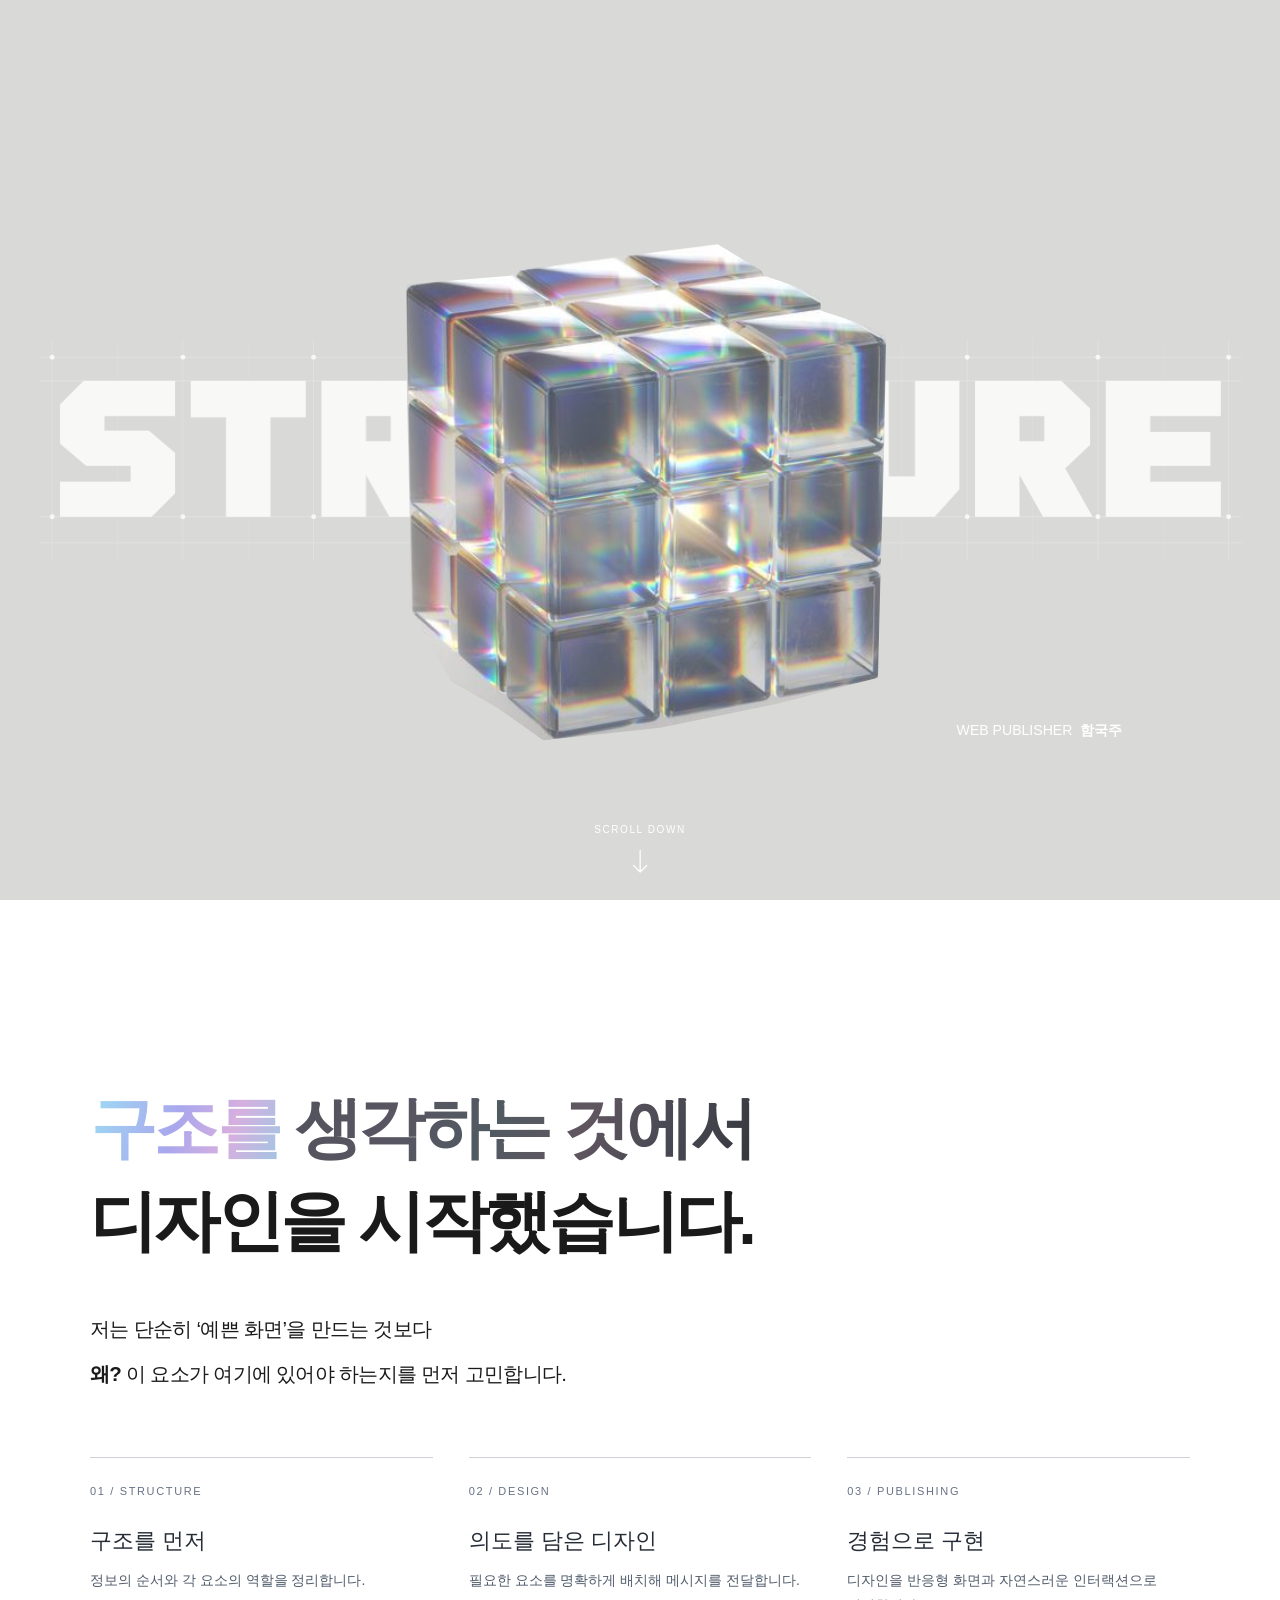
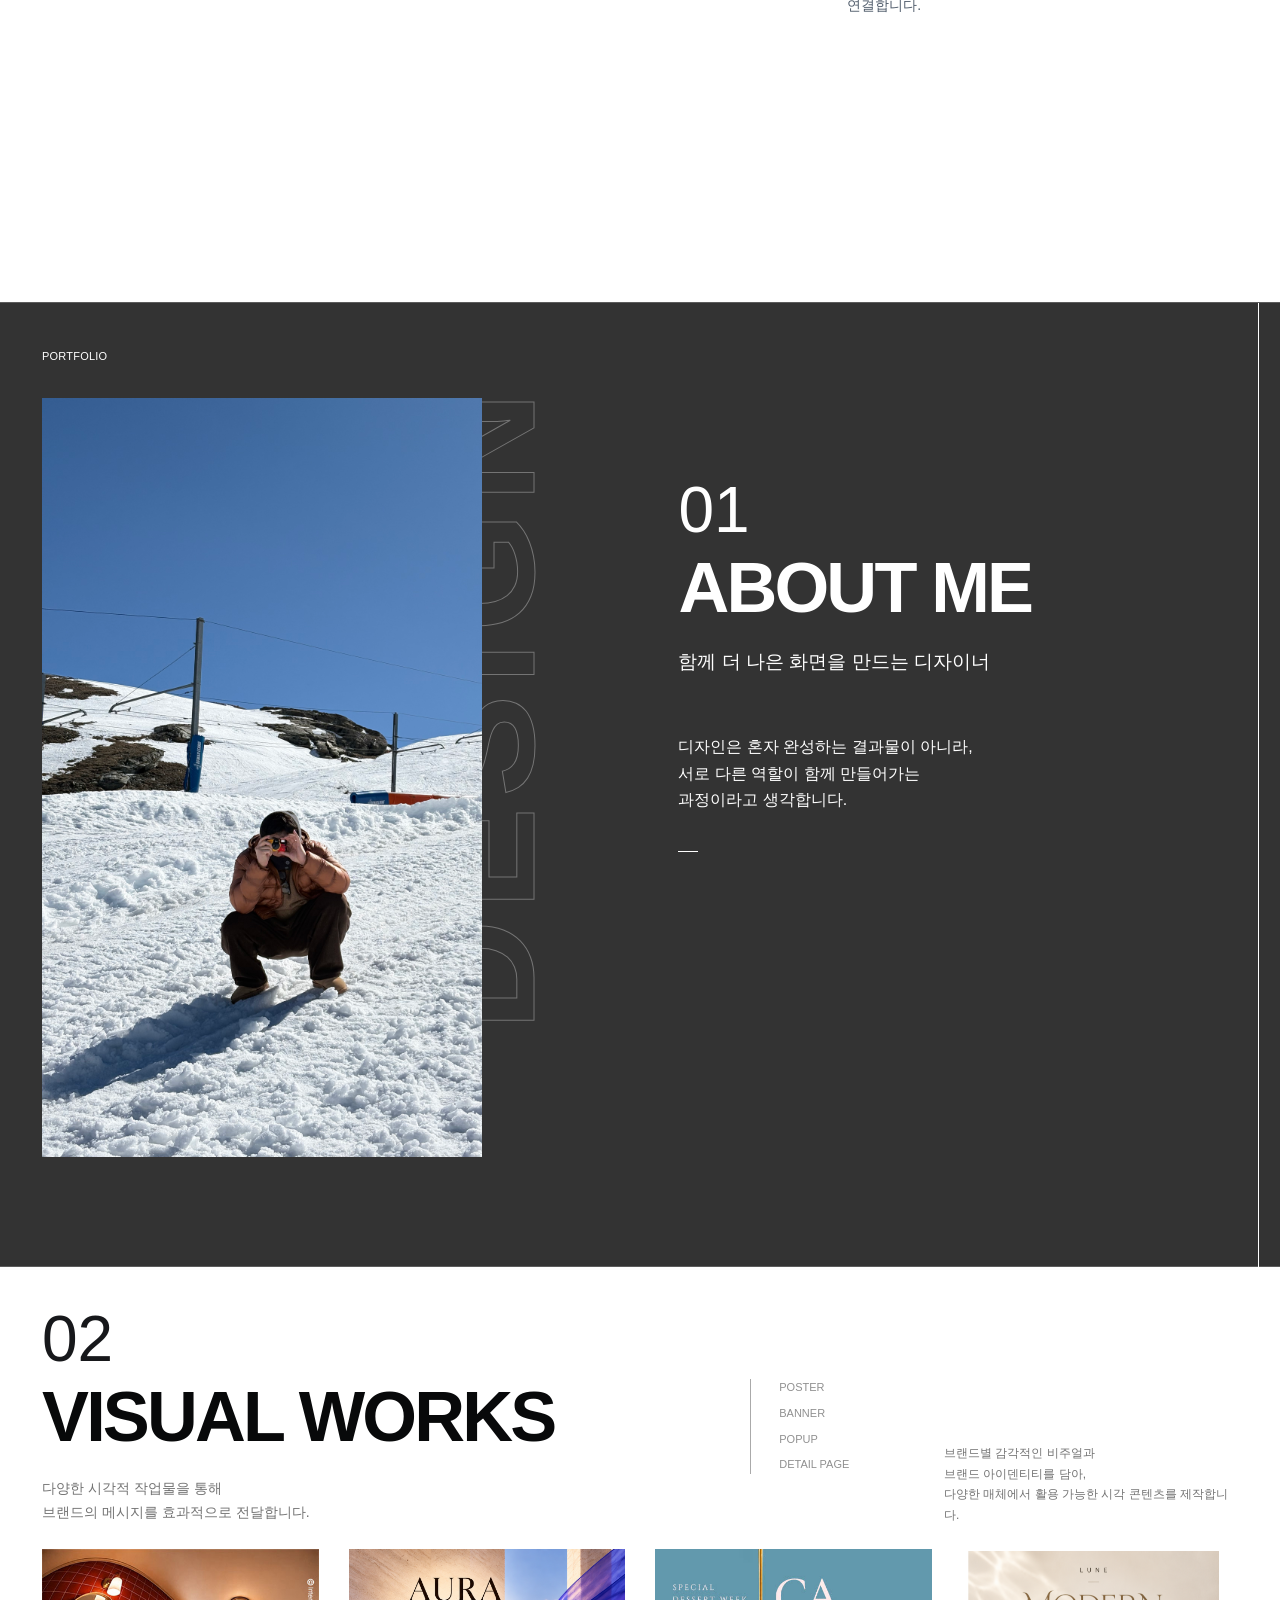
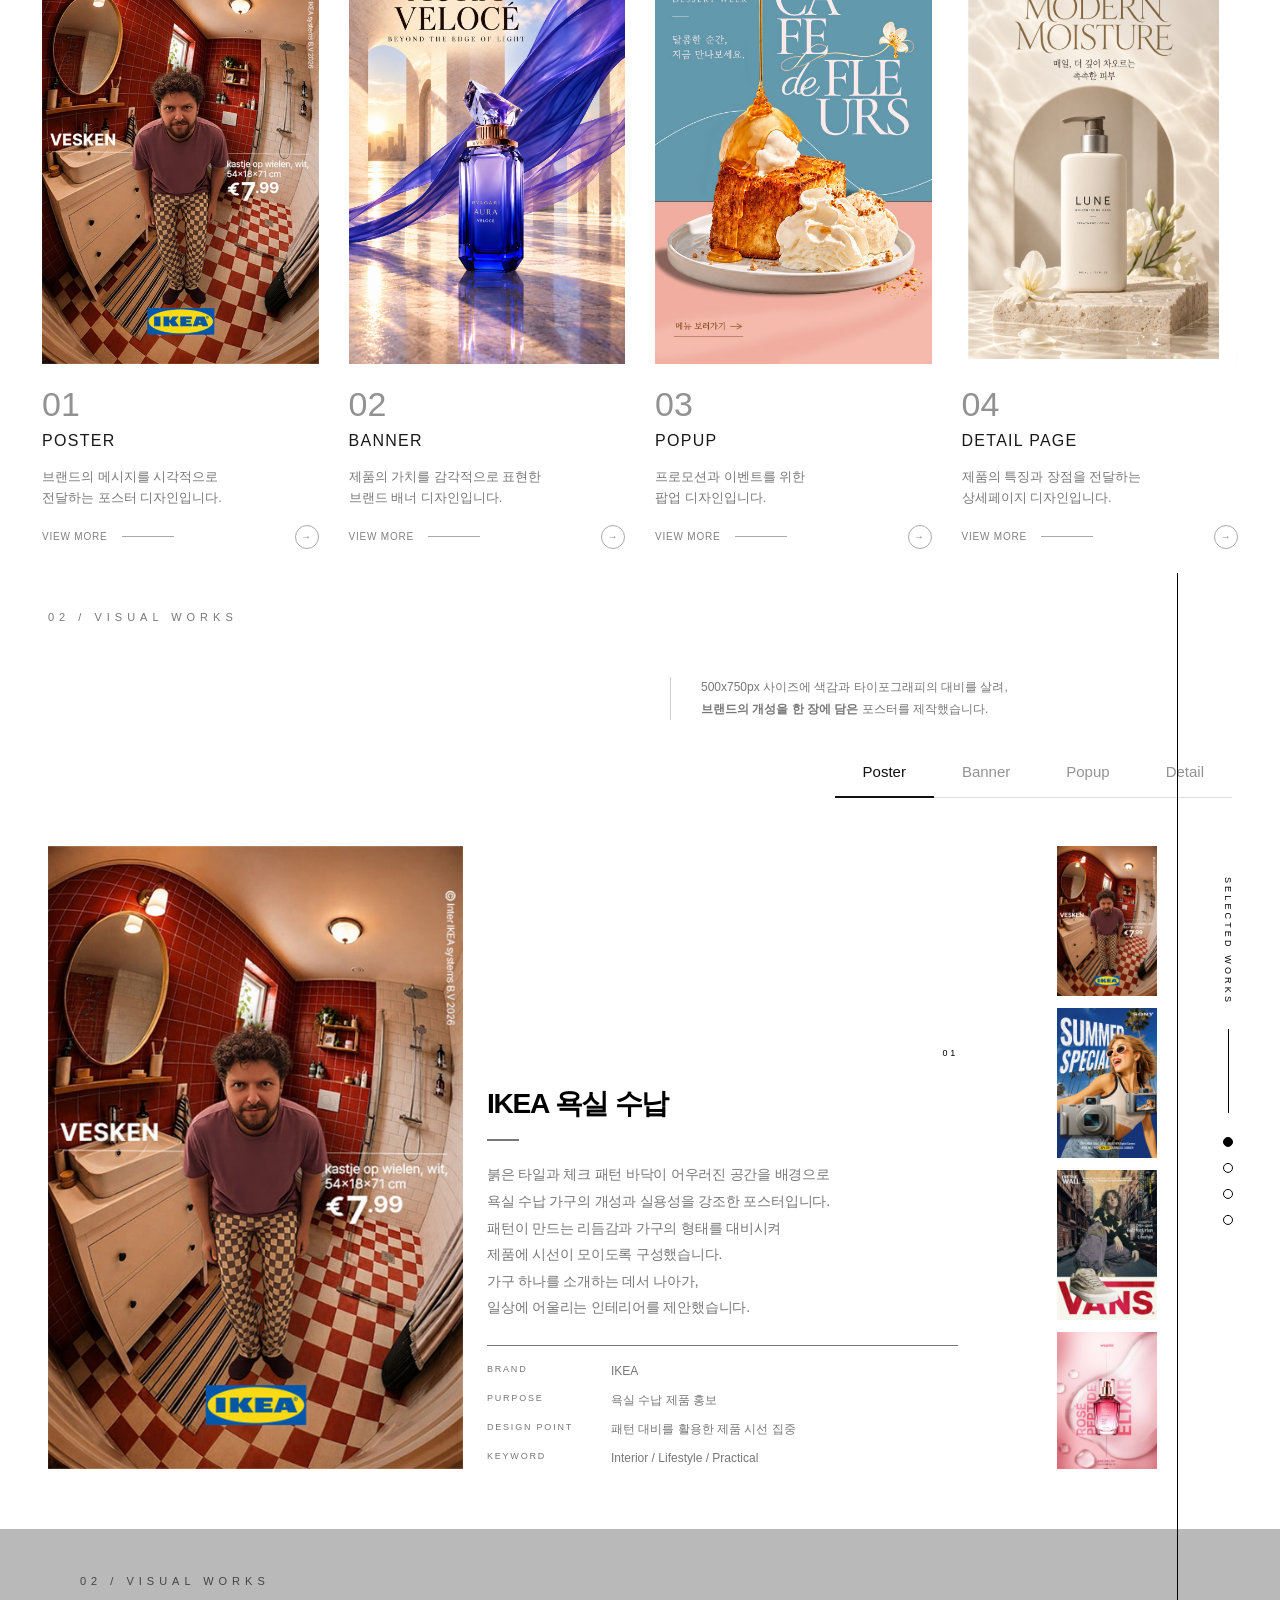
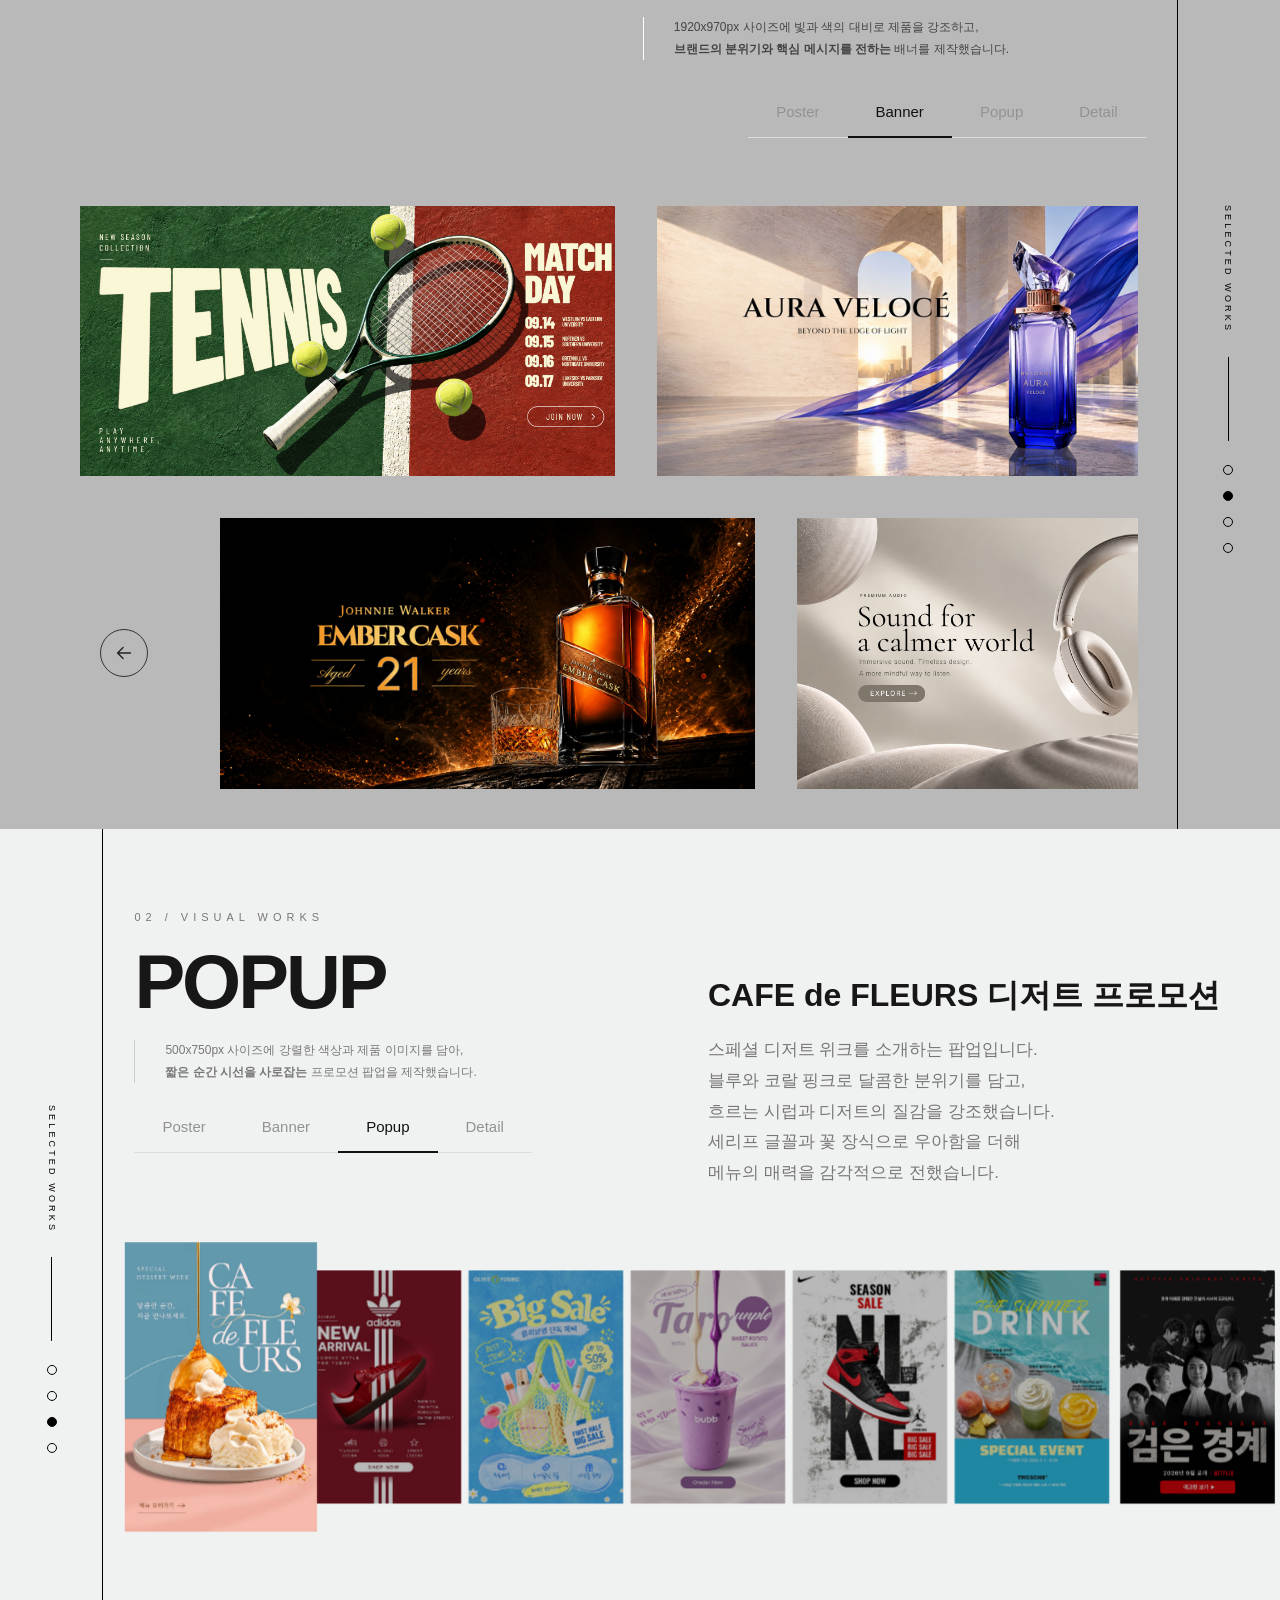
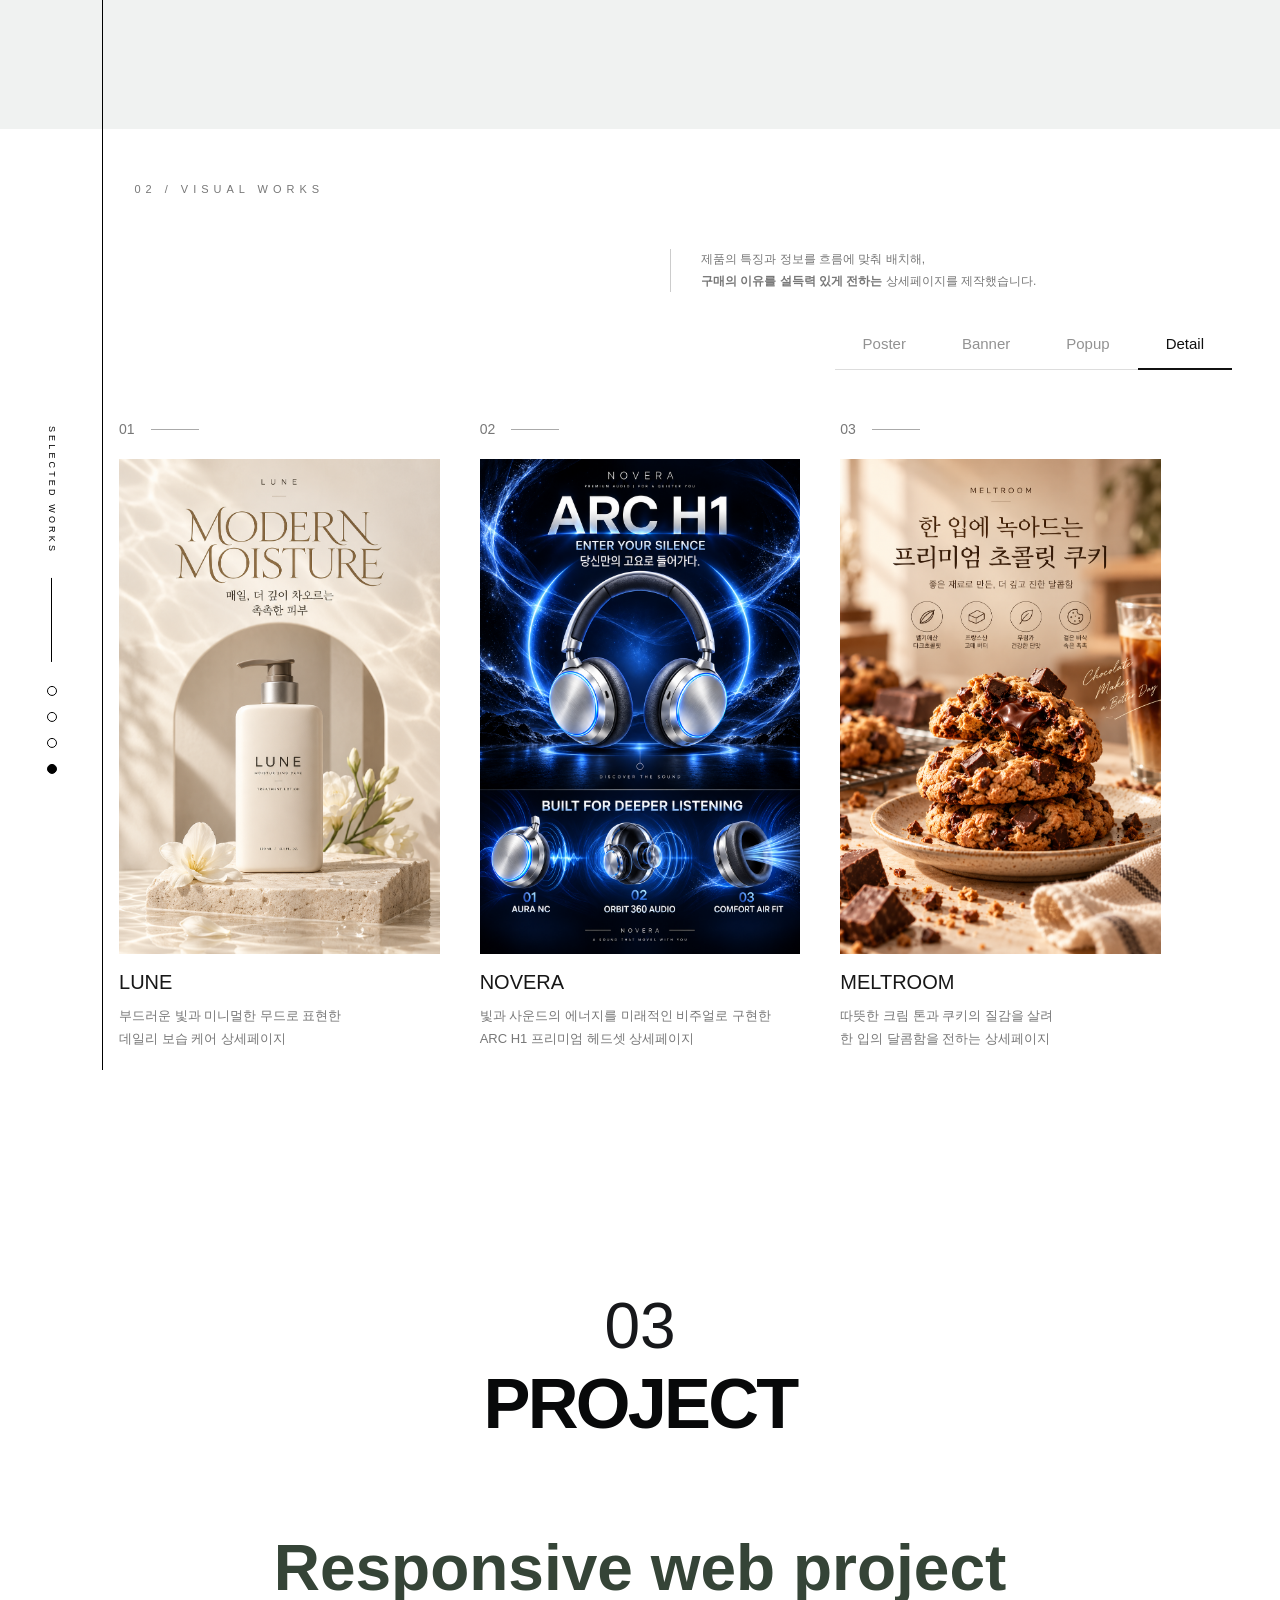
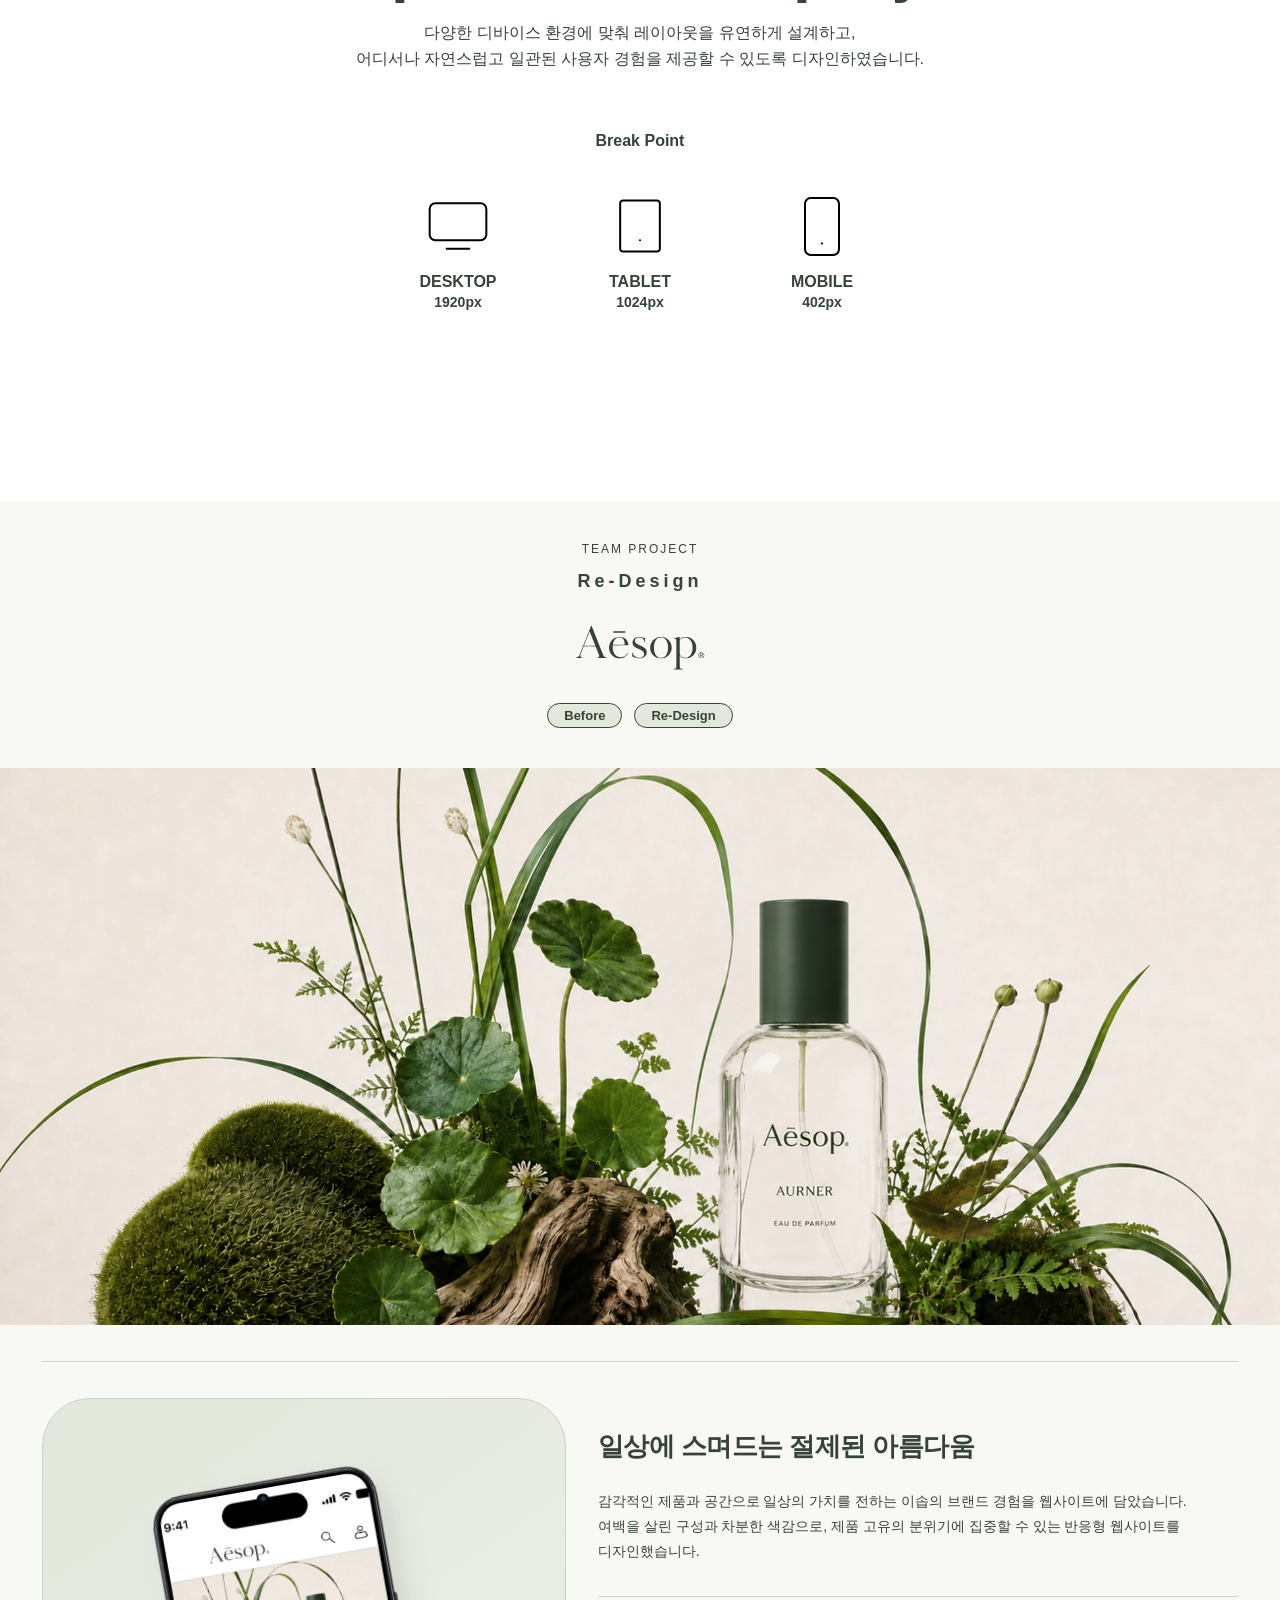
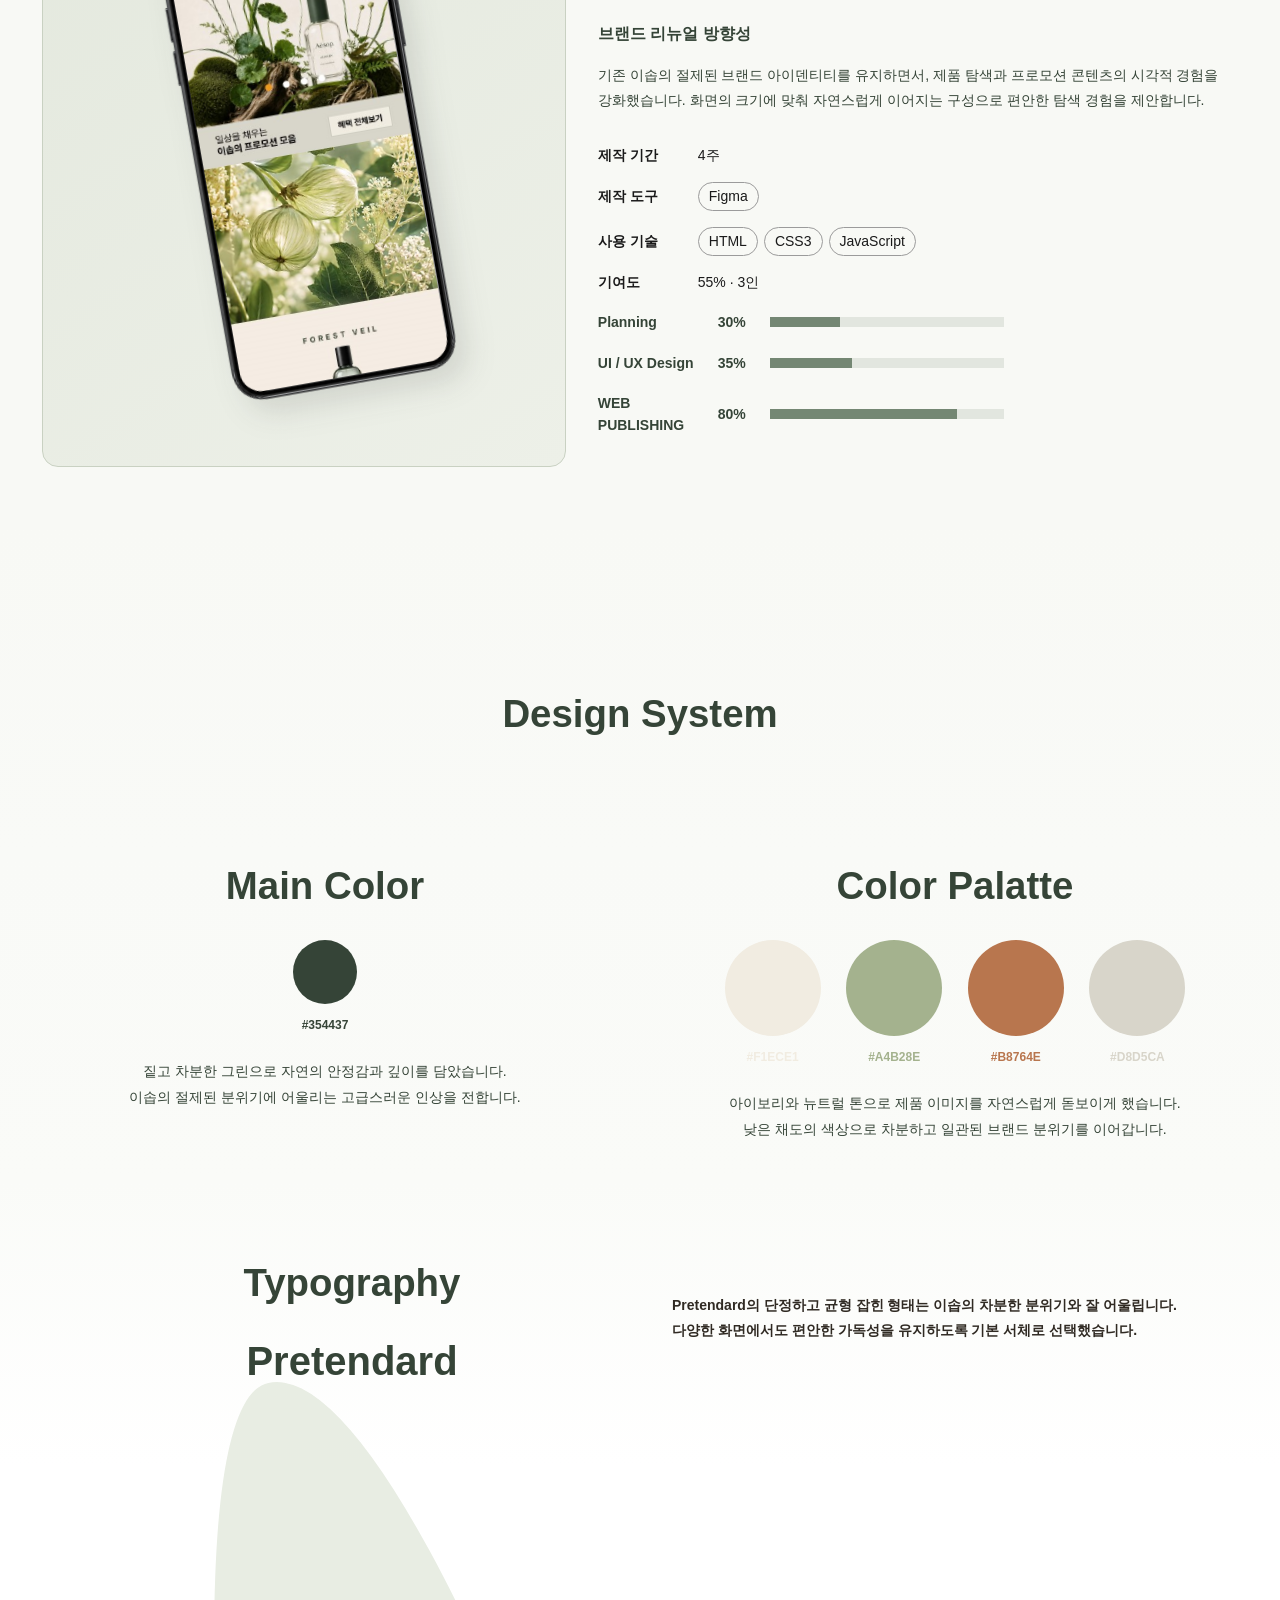
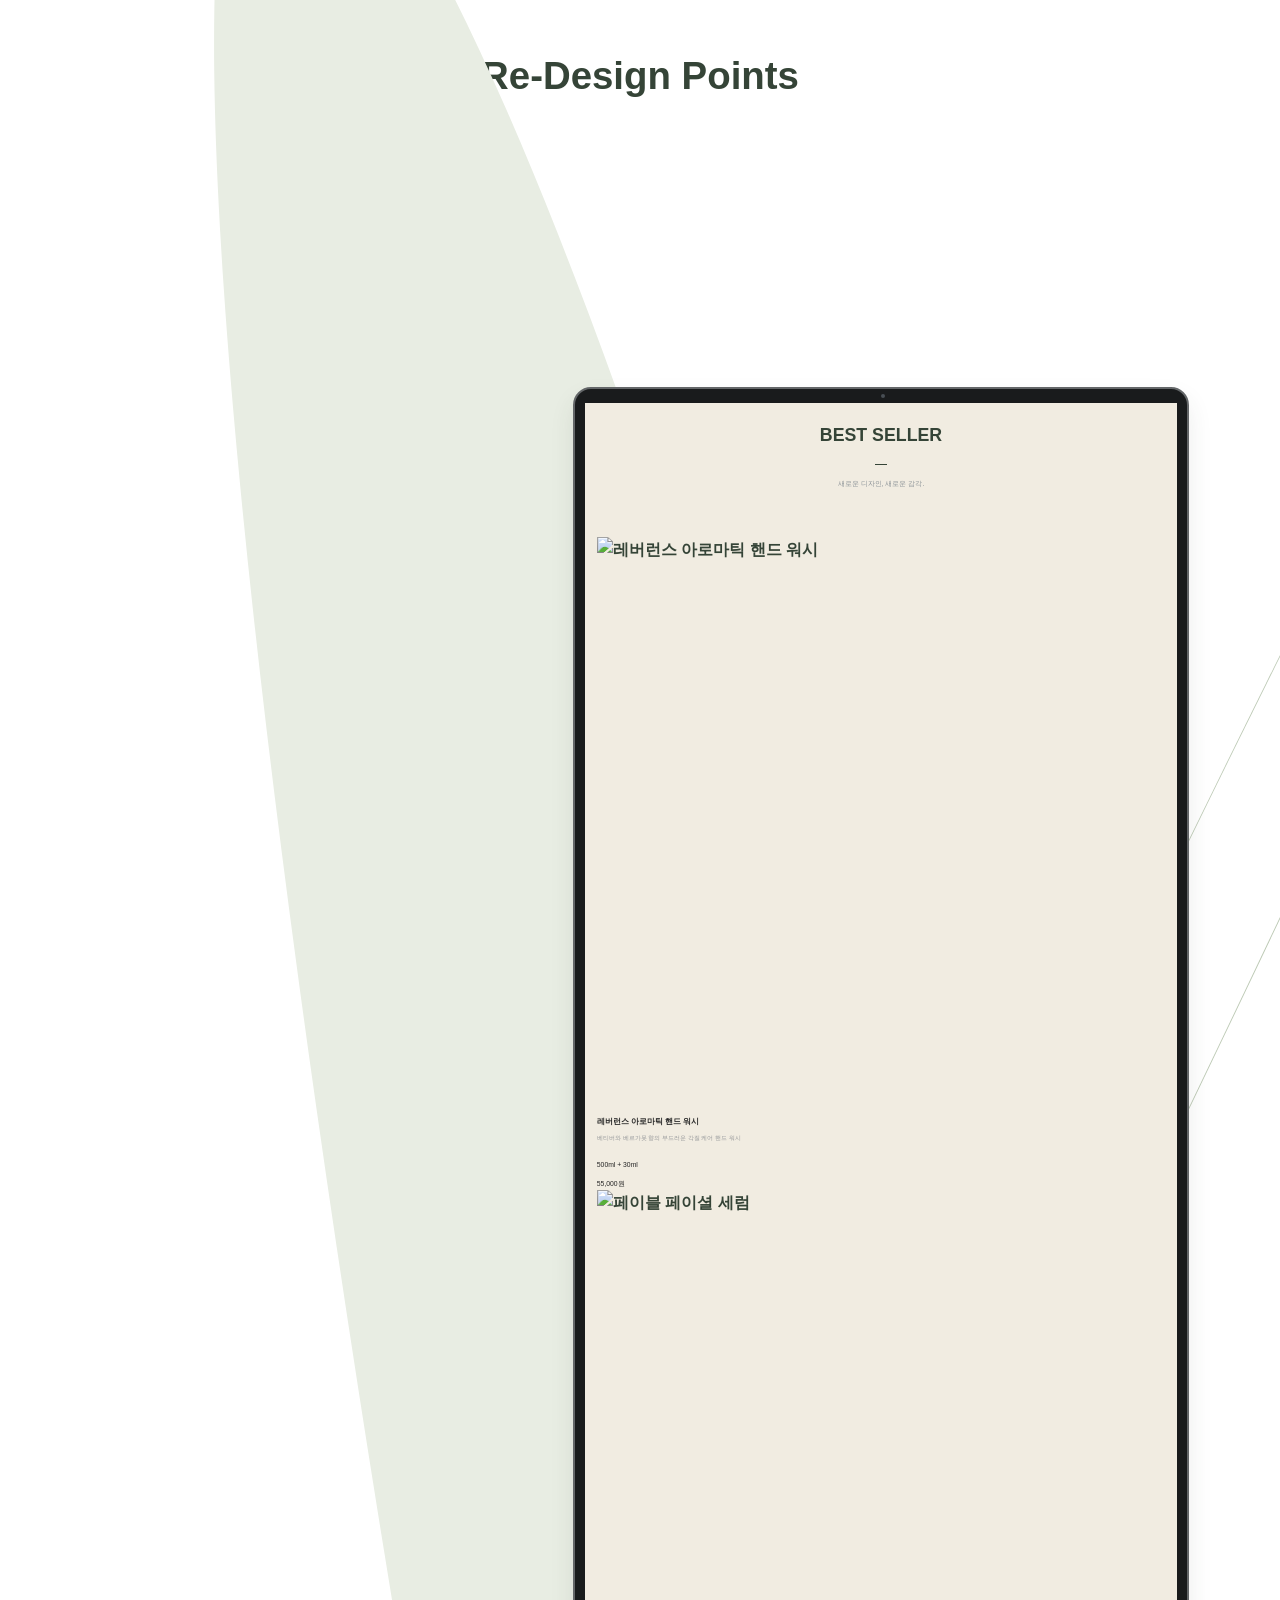
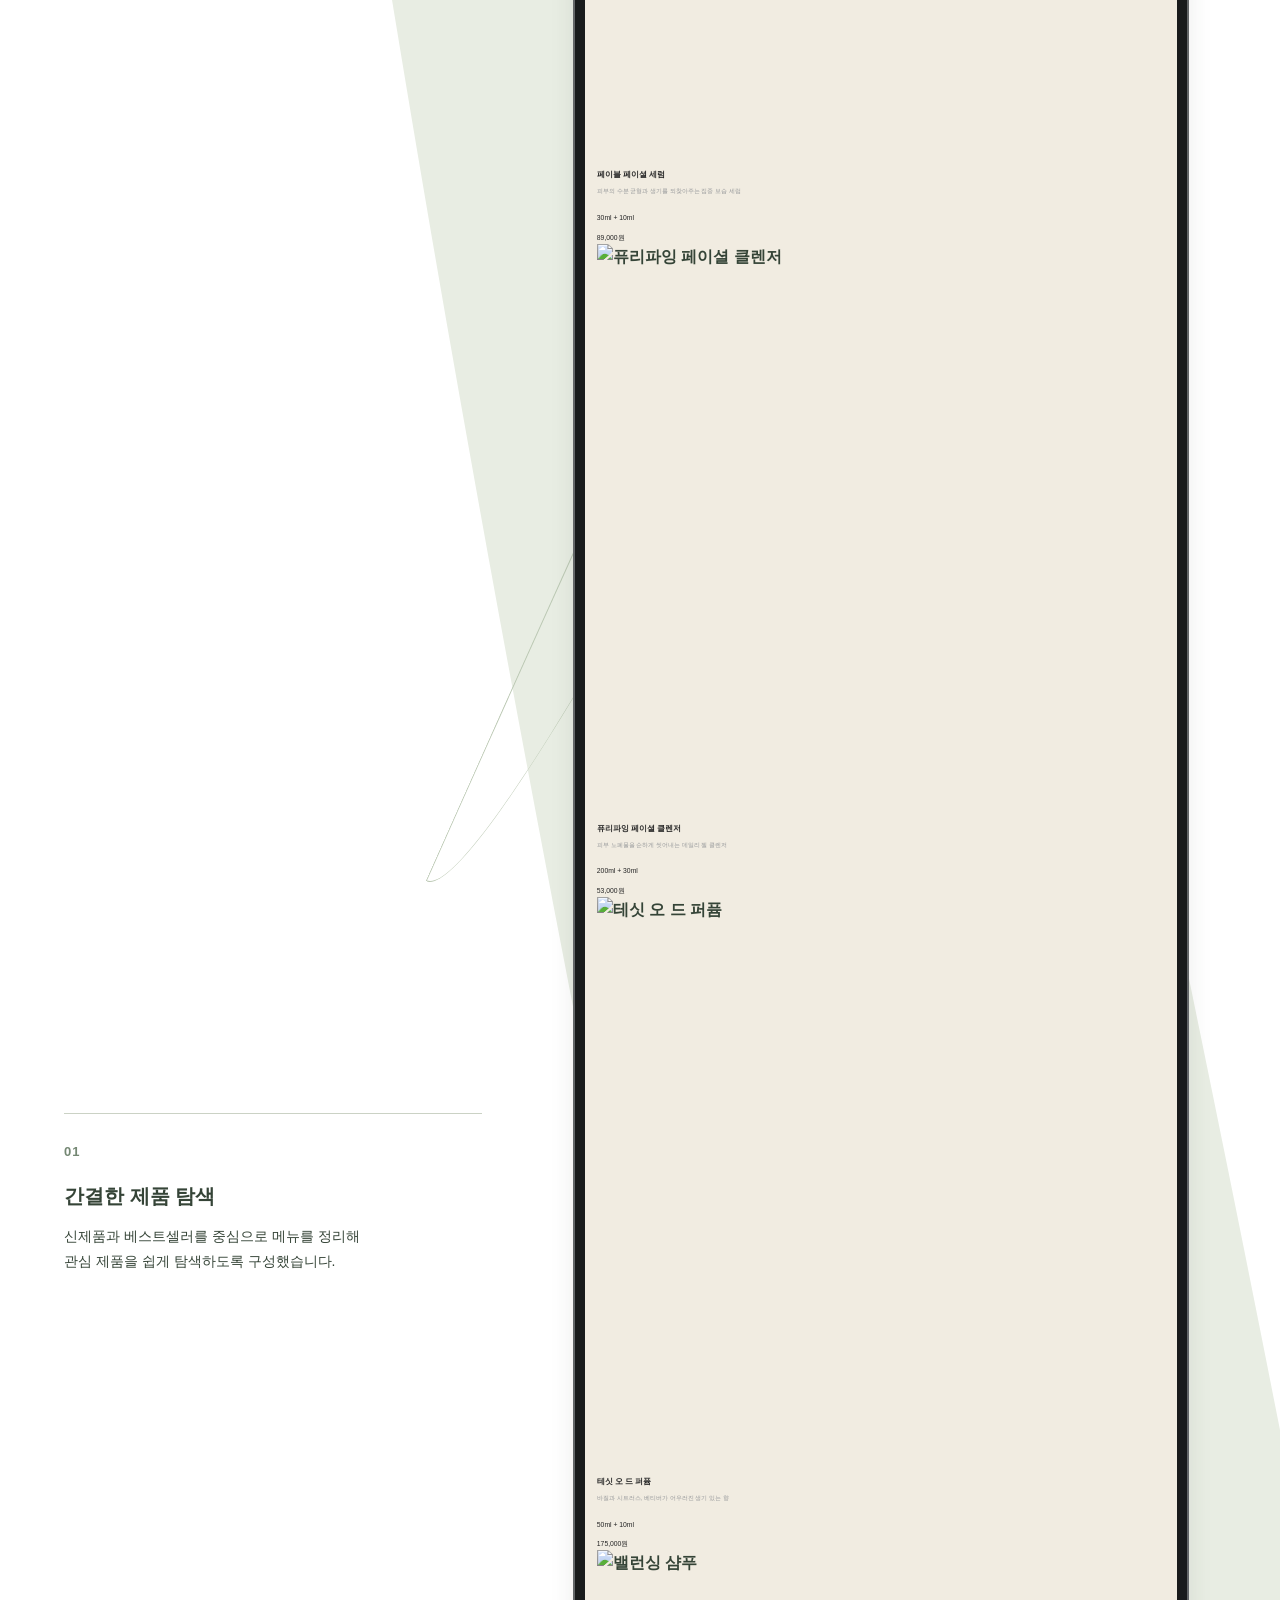
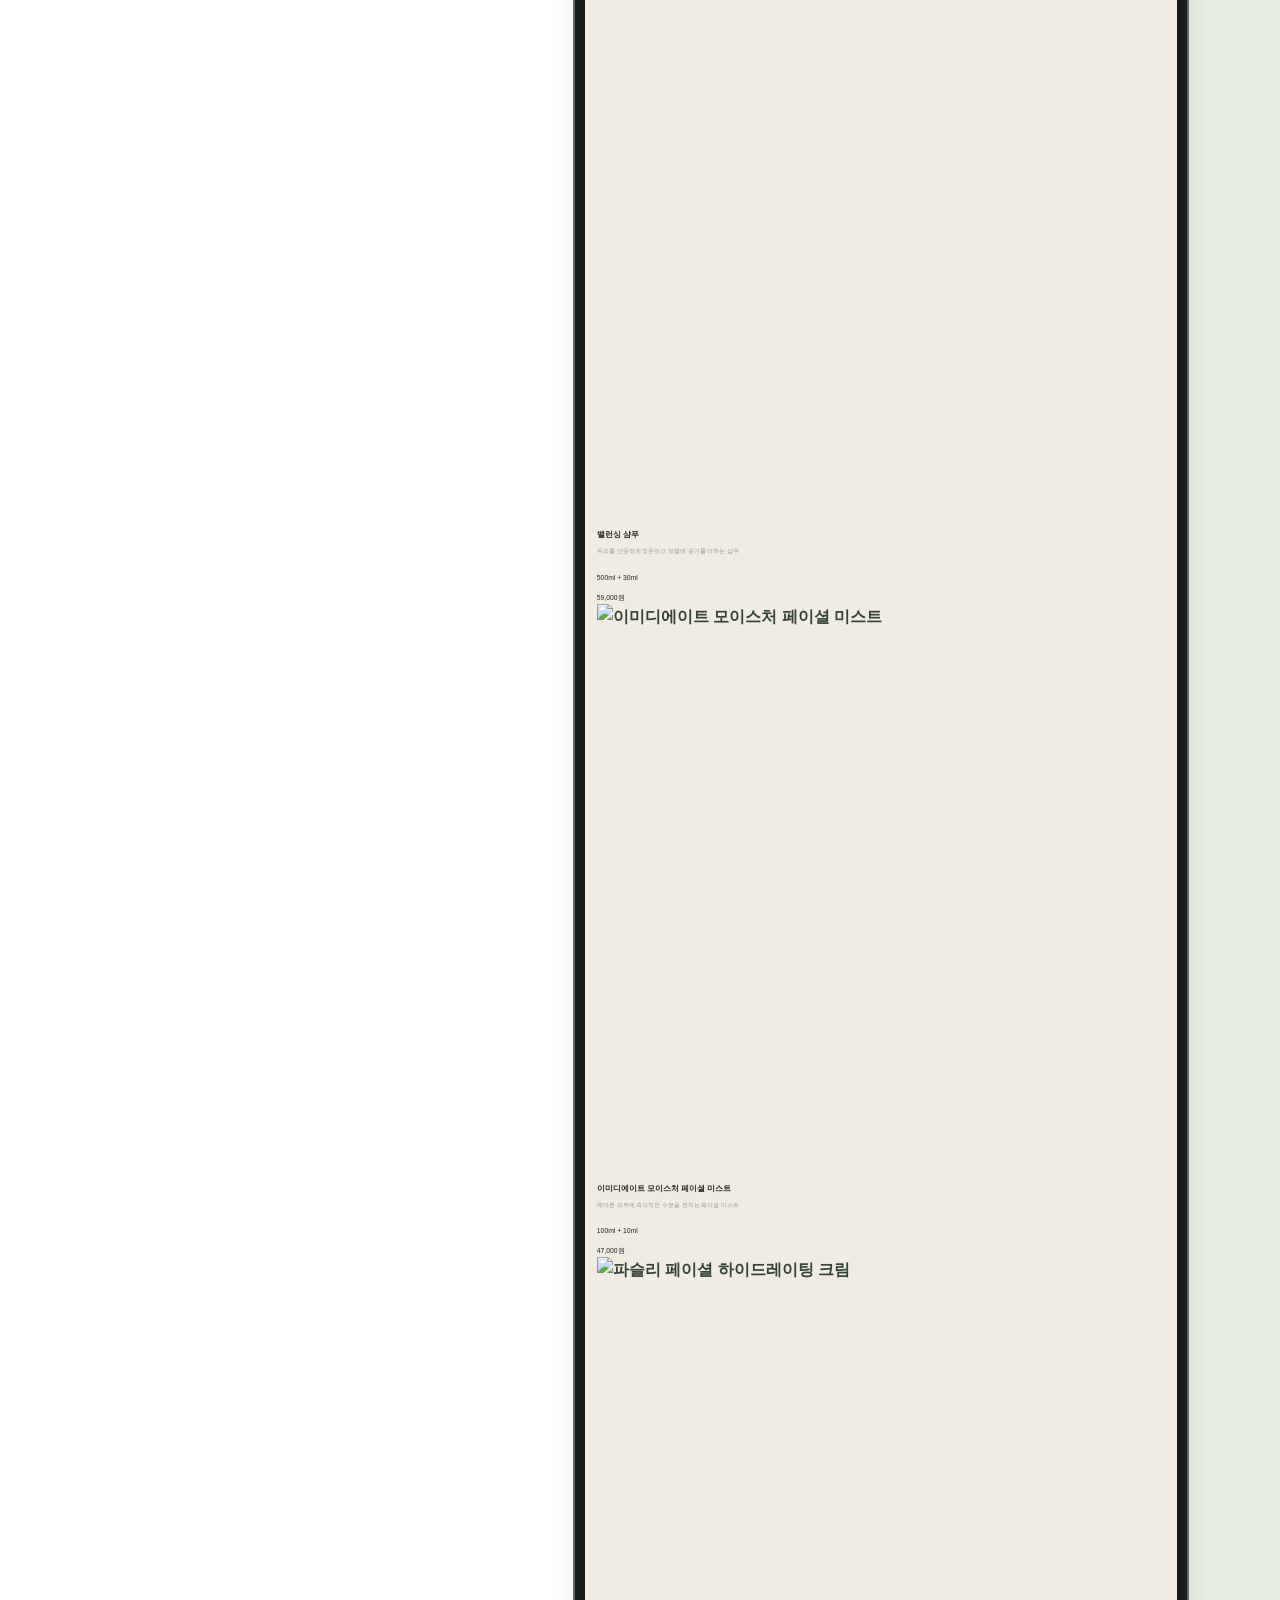
==== commit 35c0b913: "3 수정" ====
--- a/index.html
+++ b/index.html
@@ -76,7 +76,7 @@
     <link rel="stylesheet" href="https://fonts.googleapis.com/css2?family=Gowun+Dodum&amp;display=swap">
     <link rel="stylesheet" href="./css/common.css?v=smooth-detail-navigation-20261007">
     <link rel="stylesheet" href="./css/header.css?v=pastel-nav-20261005">
-    <link rel="stylesheet" href="./css/hero.css?v=merged-20261008">
+    <link rel="stylesheet" href="./css/hero.css?v=mobile-title-above-20261008">
     <link rel="stylesheet" href="./css/about.css?v=profile-fullscreen-20261007">
     <link rel="stylesheet" href="./css/popup.css?v=soft-reveal-4">
     <link rel="stylesheet" href="./css/poster.css?v=light-warm-circle-2">
@@ -133,6 +133,10 @@
             <figure class="hero-visual hero-visual-centered hero-photo-rotate">
                 <img src="./img/75ec5898b9a2a5bf1ae5c9feb674acf3.jpg" alt="회색 배경 위에 떠 있는 무지갯빛 유리 큐브">
             </figure>
+            <div class="hero-scroll-cue" aria-hidden="true">
+                <span>SCROLL DOWN</span>
+                <svg viewBox="0 0 24 32" fill="none"><path d="M12 2v26M4 20l8 8 8-8"/></svg>
+            </div>
           </div>
         </section>
 
@@ -809,7 +813,7 @@
 
     
     
-<script type="module" src="./js/hero-ribbon.js?v=auto-360-20261008"></script>
+<script type="module" src="./js/hero-ribbon.js?v=original-size-20261008"></script>
 </body>
 
 </html>
--- a/css/hero.css
+++ b/css/hero.css
@@ -634,3 +634,38 @@
     gap: 6px;
   }
 }
+
+
+/* Bottom-center scroll hint. */
+#home .hero-scroll-cue {
+  position: absolute;
+  left: 50%;
+  bottom: max(24px, env(safe-area-inset-bottom));
+  z-index: 4;
+  display: flex;
+  flex-direction: column;
+  align-items: center;
+  gap: 10px;
+  color: #fff;
+  font-size: 10px;
+  letter-spacing: .16em;
+  transform: translateX(-50%);
+  pointer-events: none;
+  opacity: calc(1 - var(--hero-ui-fade, 0));
+}
+.hero-scroll-cue svg {
+  width: 20px;
+  height: 28px;
+  stroke: currentColor;
+  stroke-width: 1.5;
+  stroke-linecap: round;
+  stroke-linejoin: round;
+  animation: hero-scroll-down 1.8s ease-in-out infinite;
+}
+@keyframes hero-scroll-down {
+  0%, 100% { transform: translateY(0); }
+  50% { transform: translateY(6px); }
+}
+@media (prefers-reduced-motion: reduce) {
+  .hero-scroll-cue svg { animation: none; }
+}
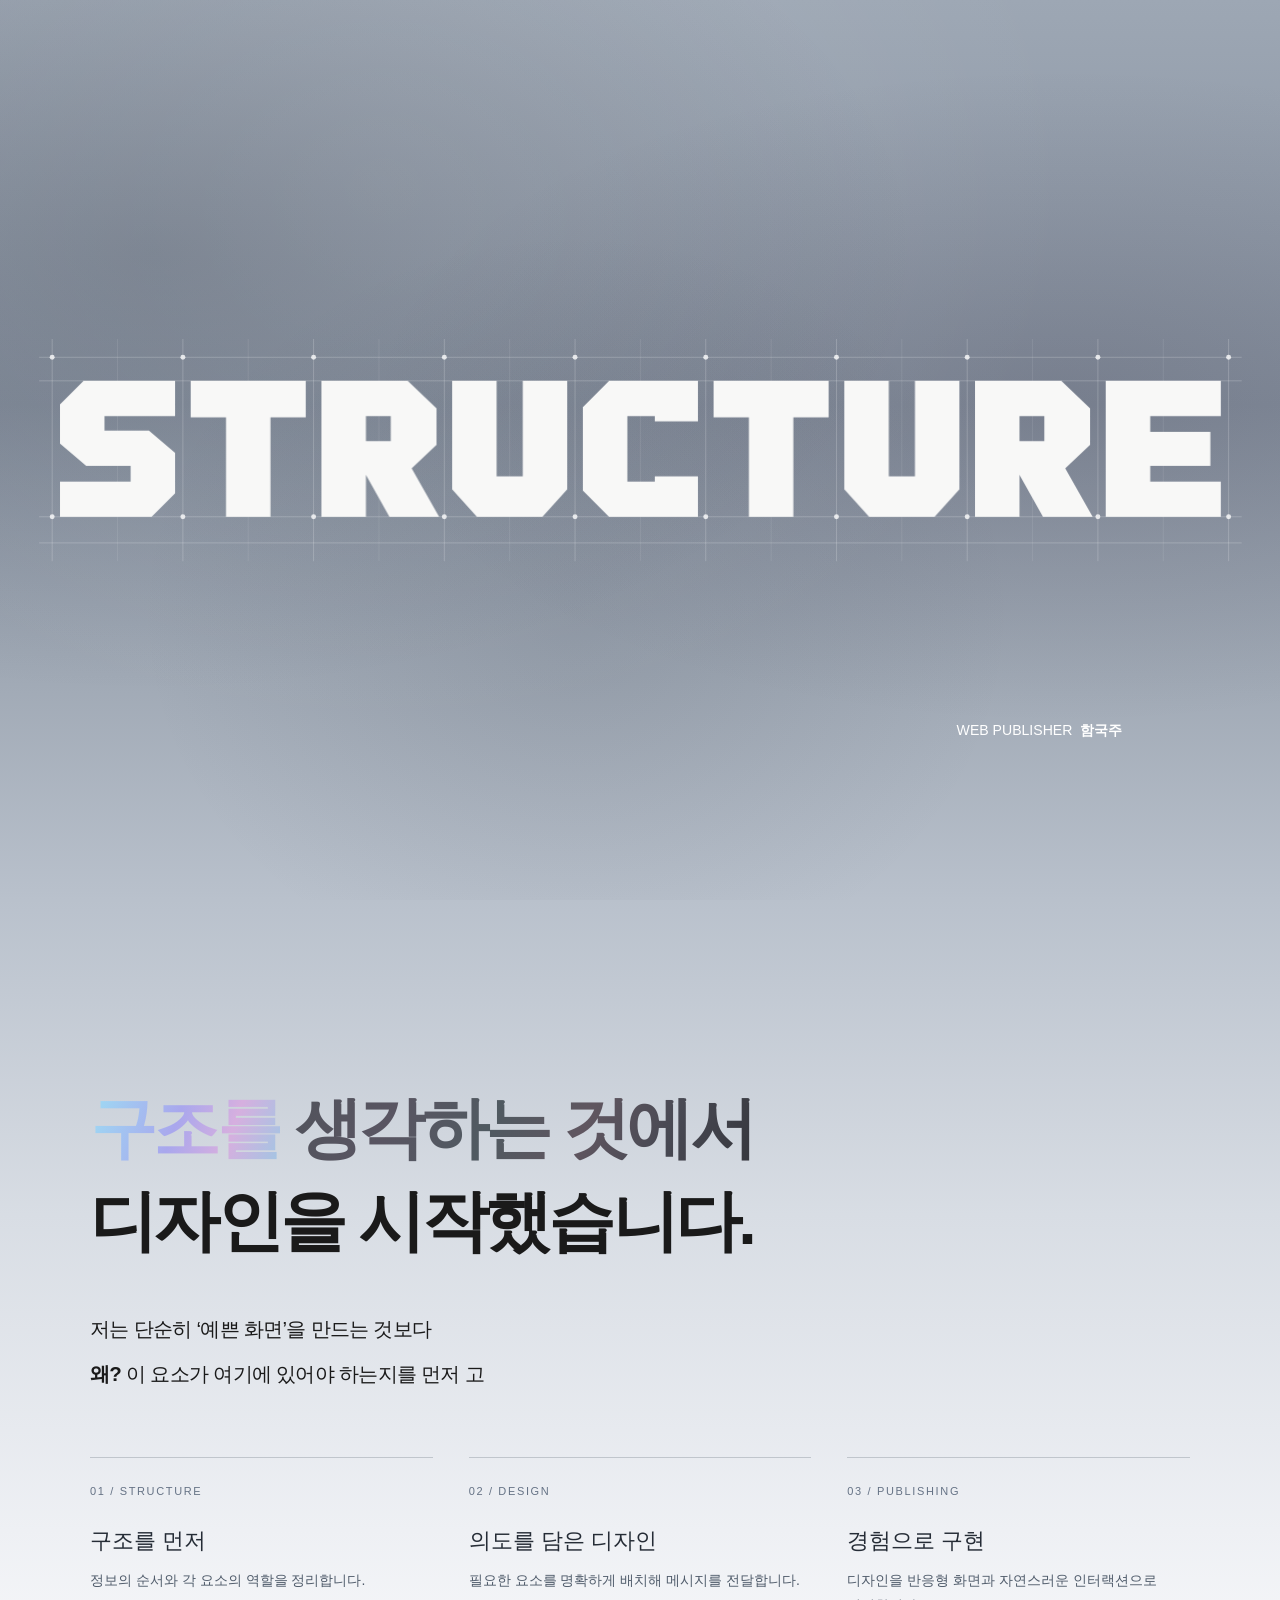
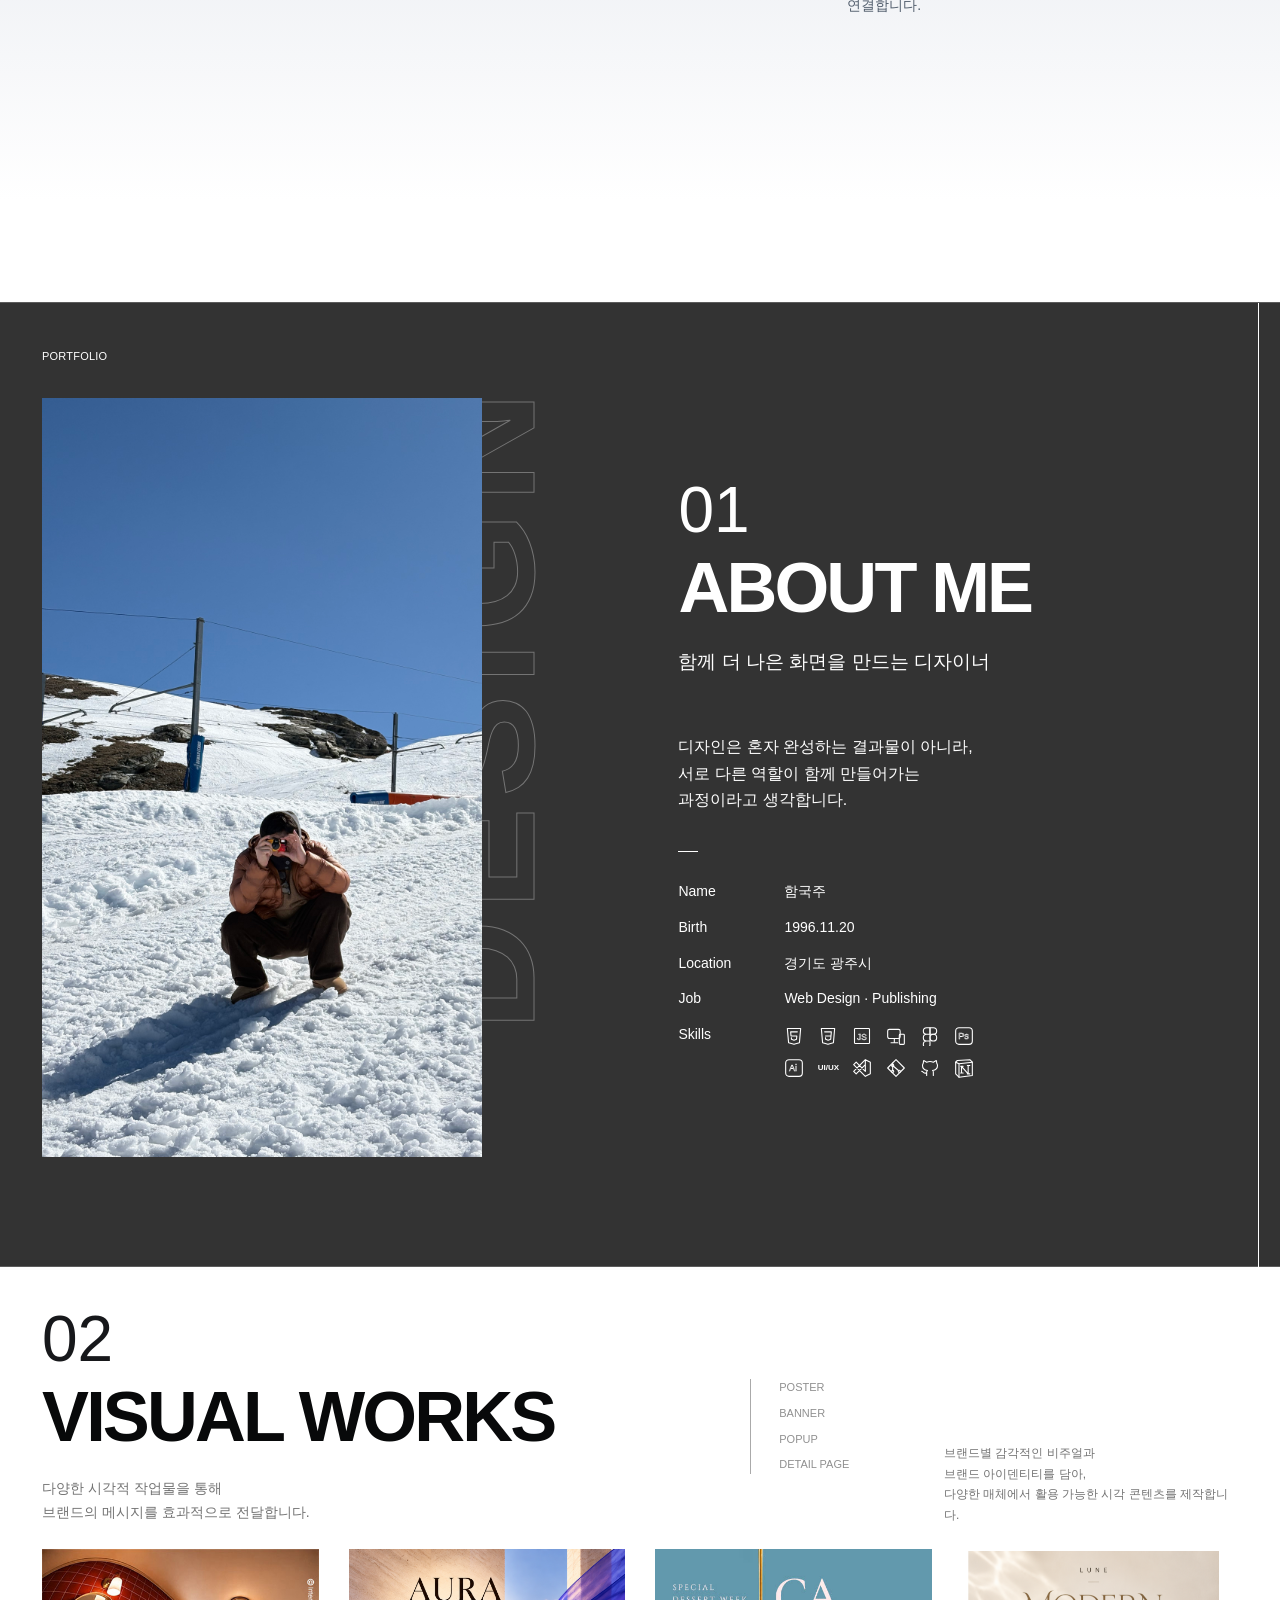
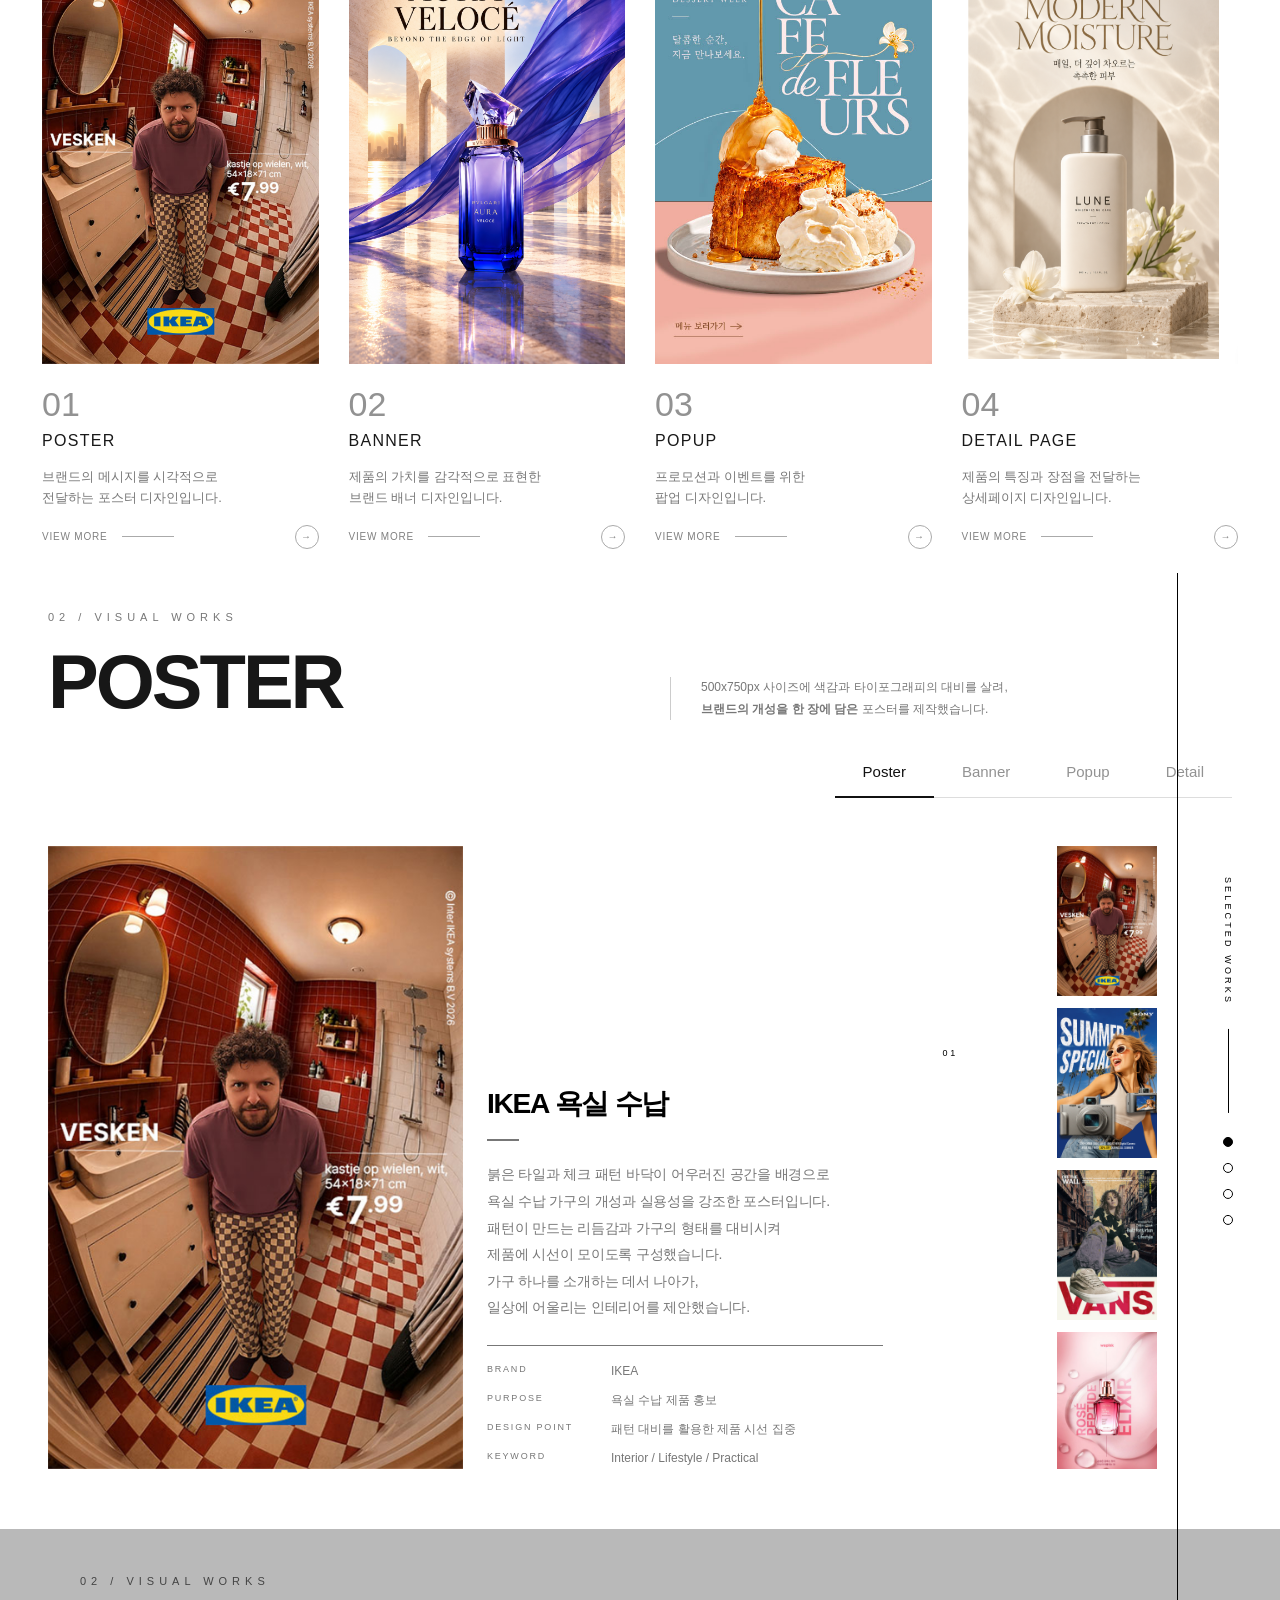
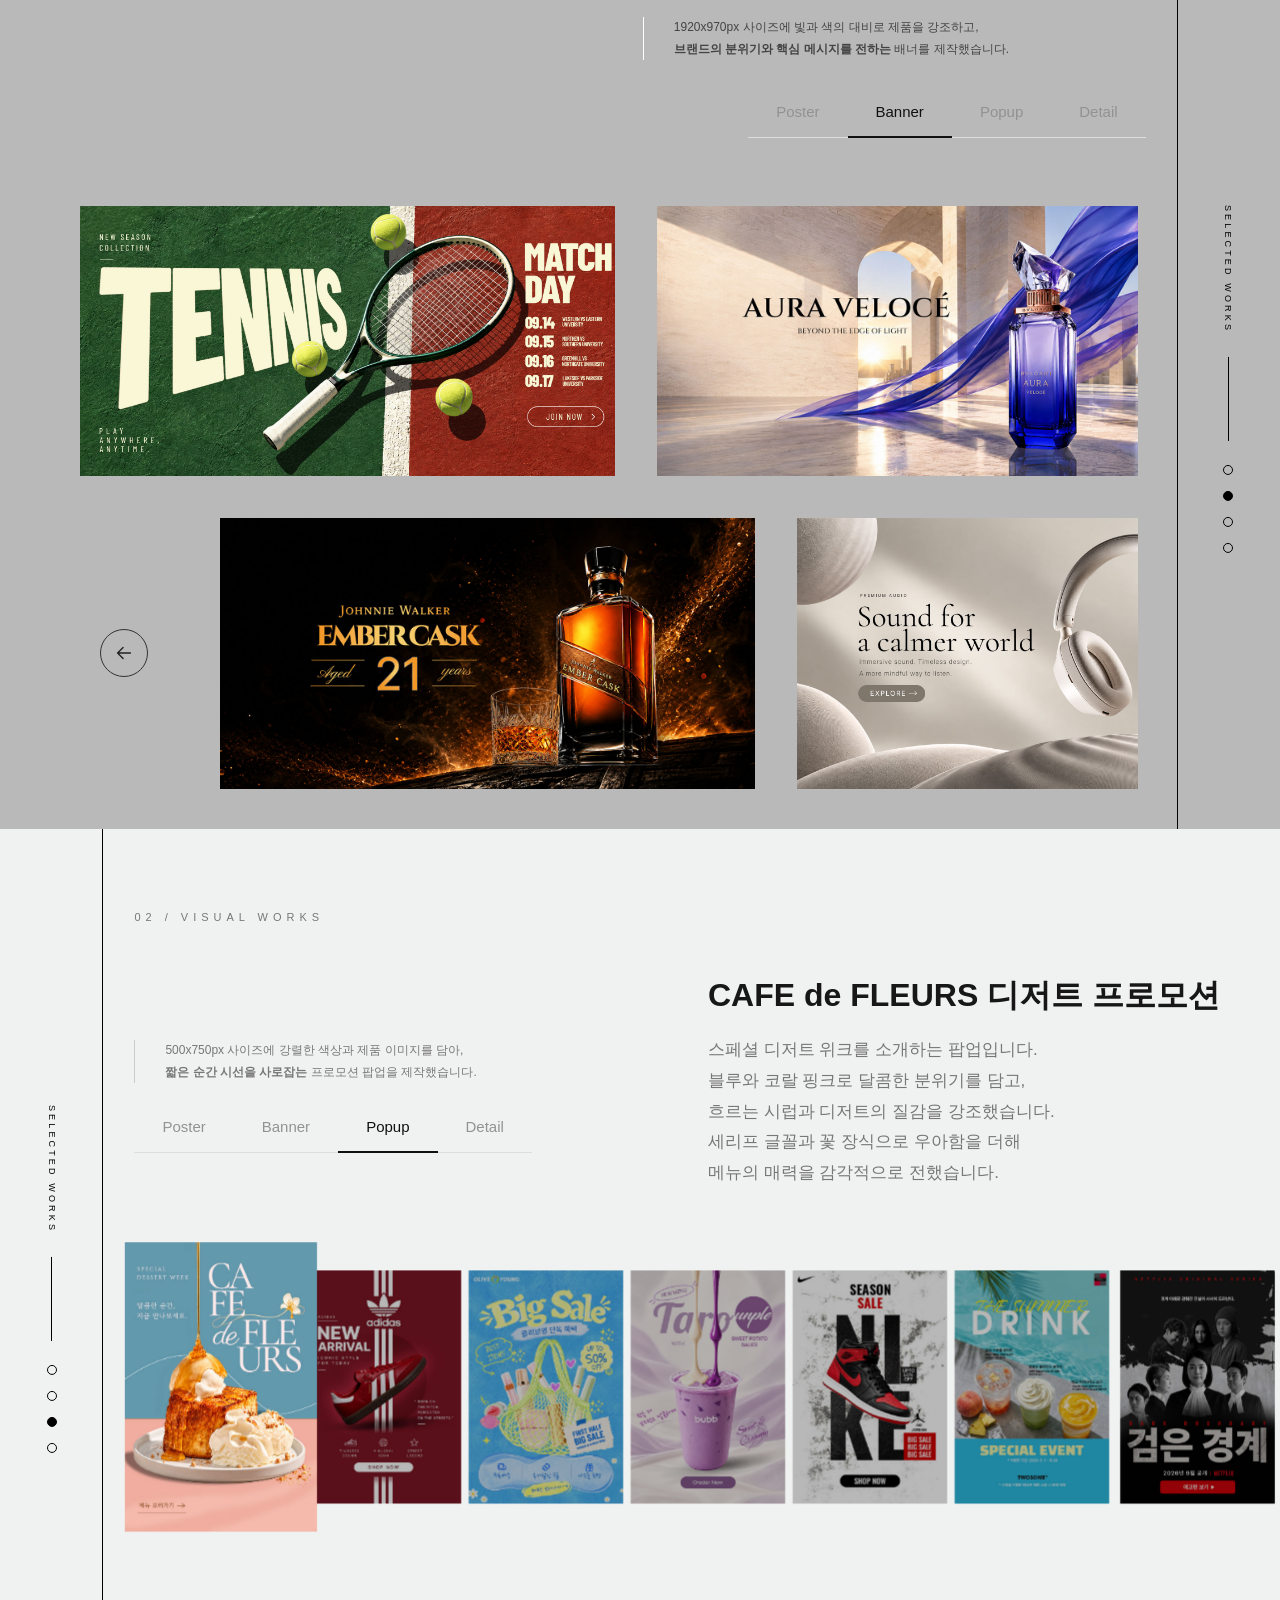
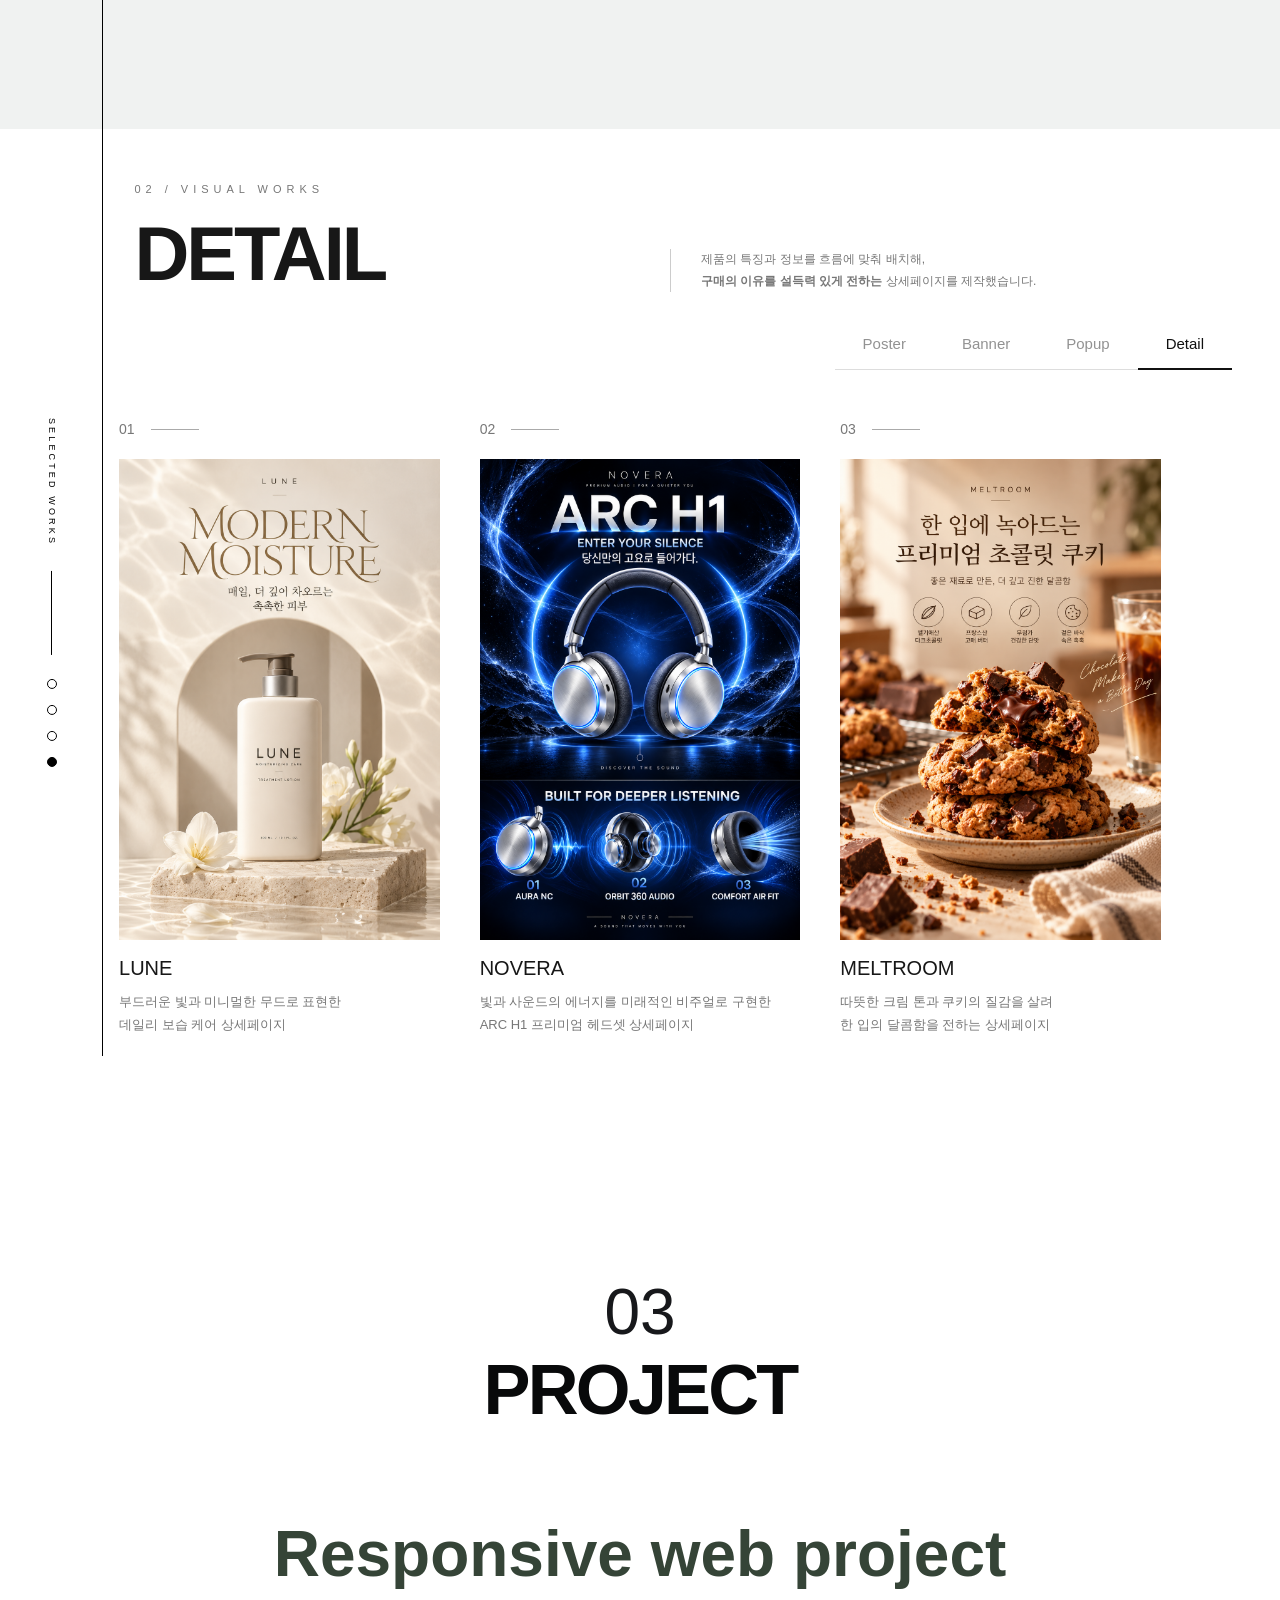
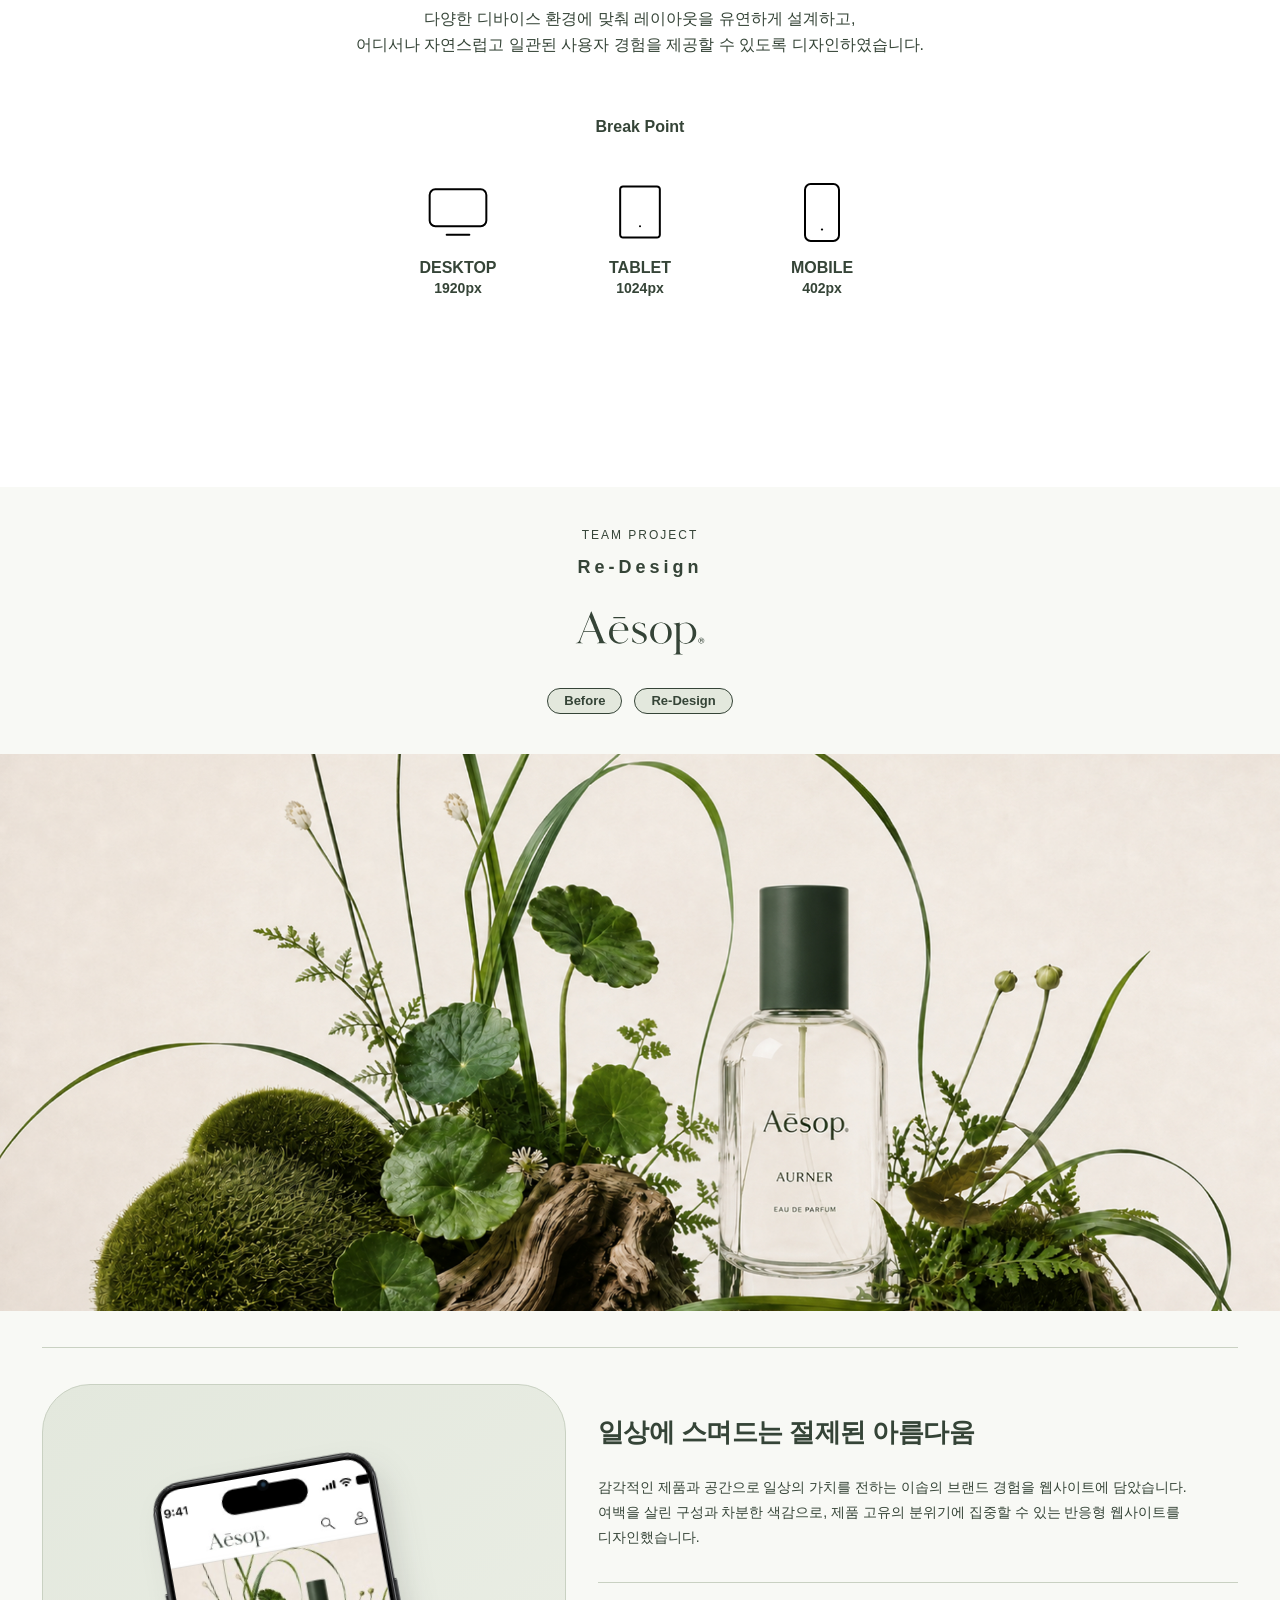
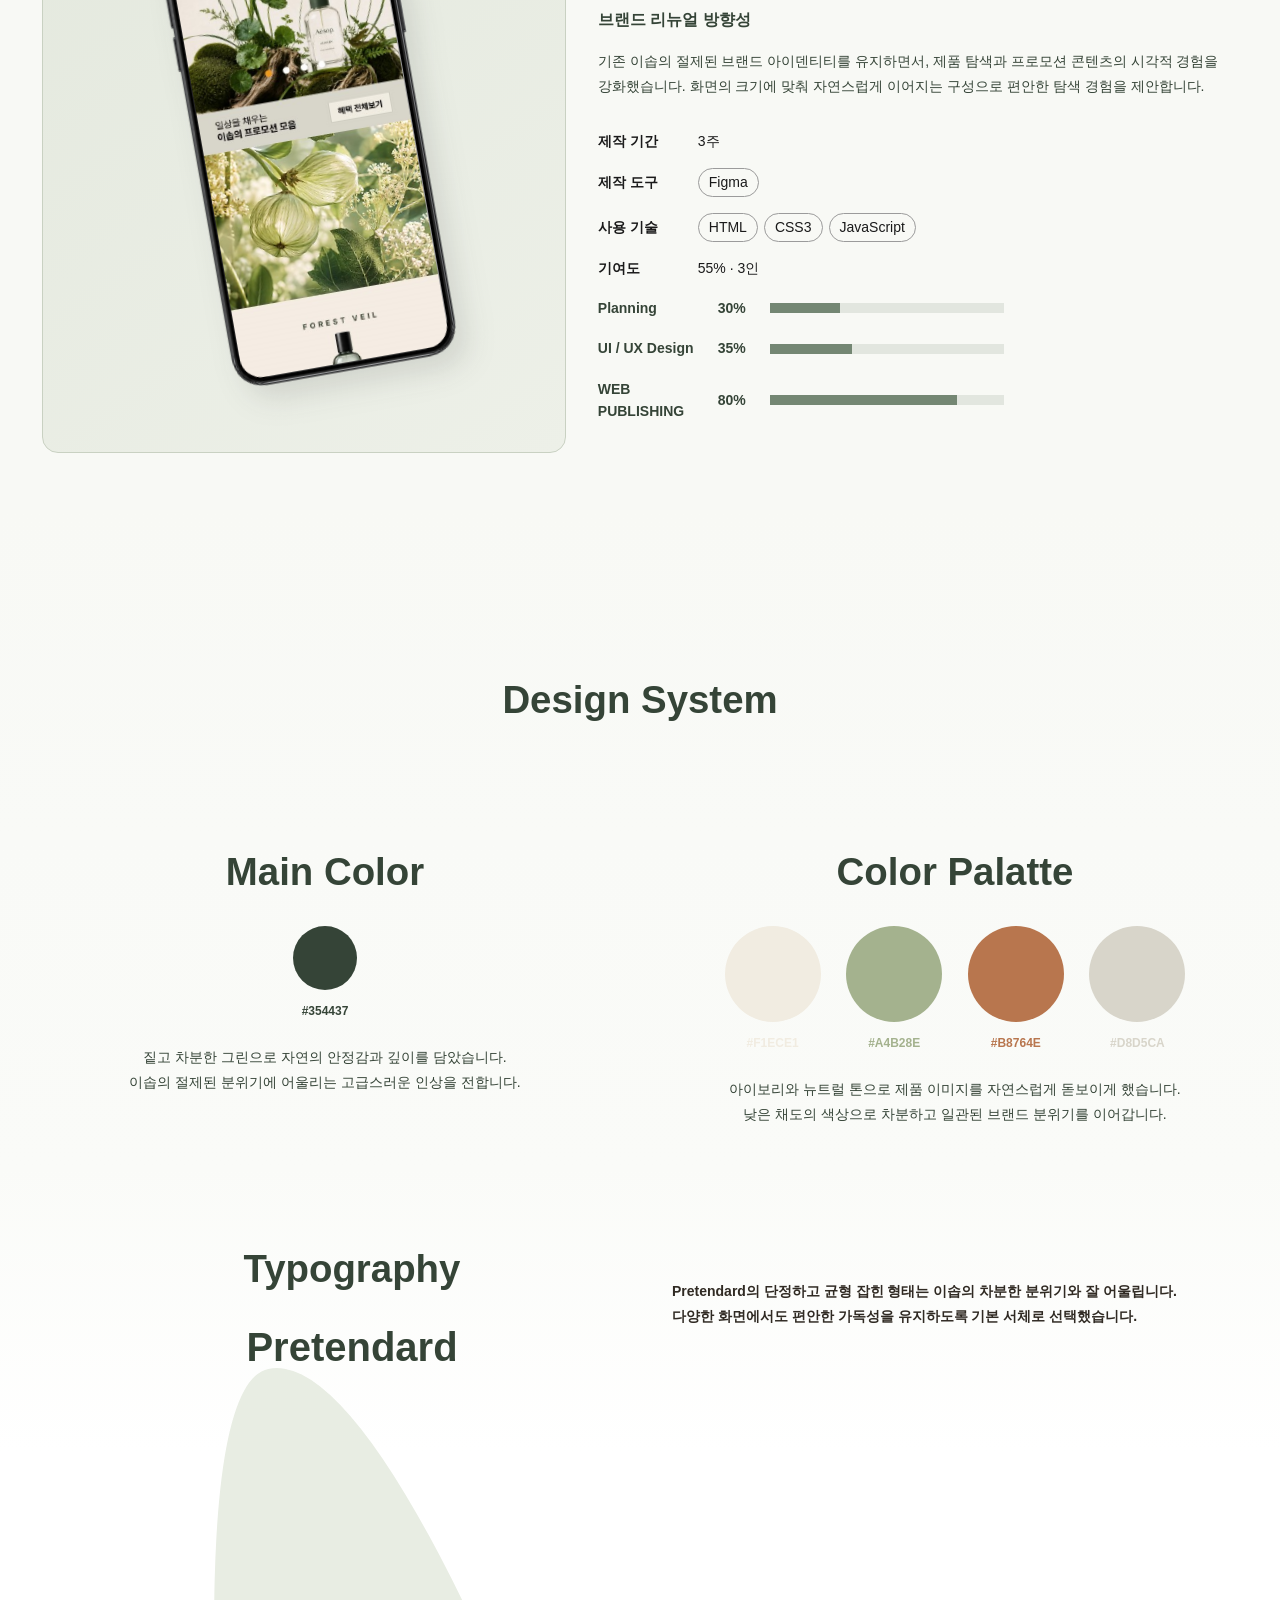
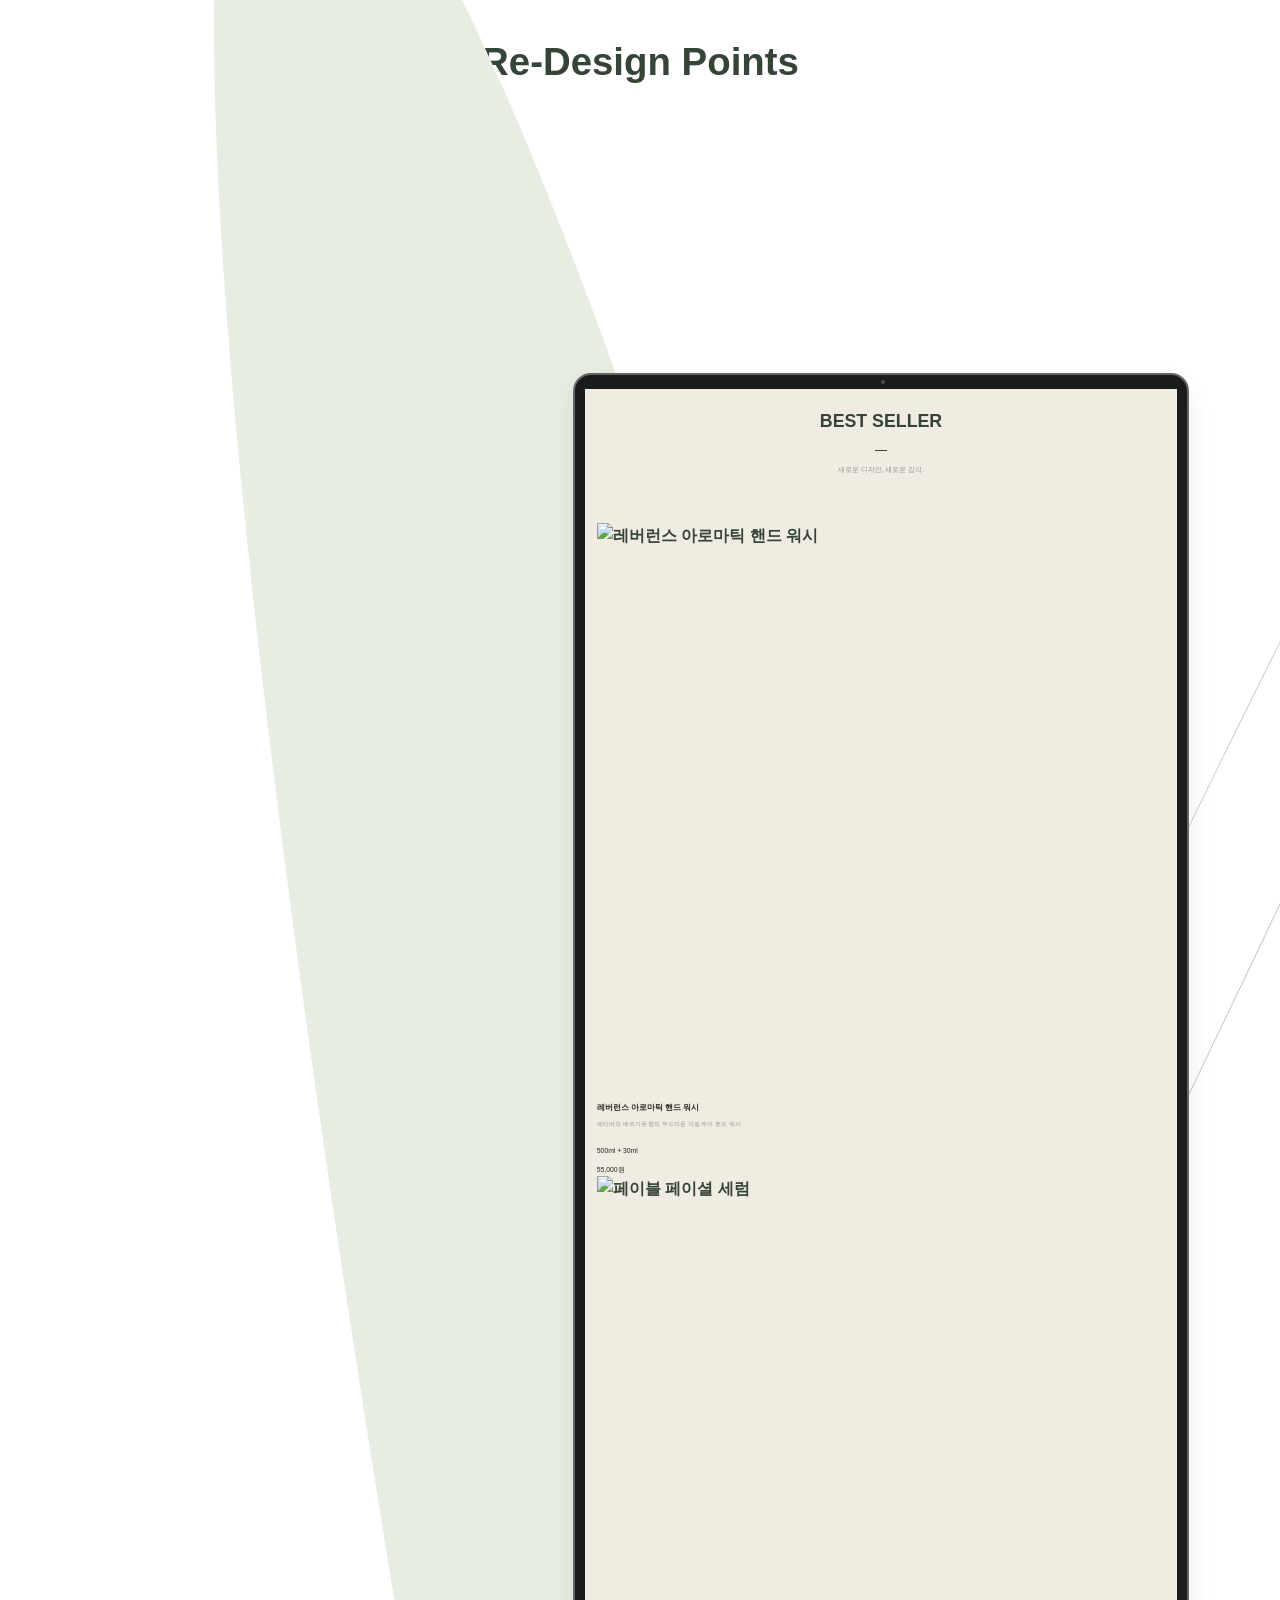
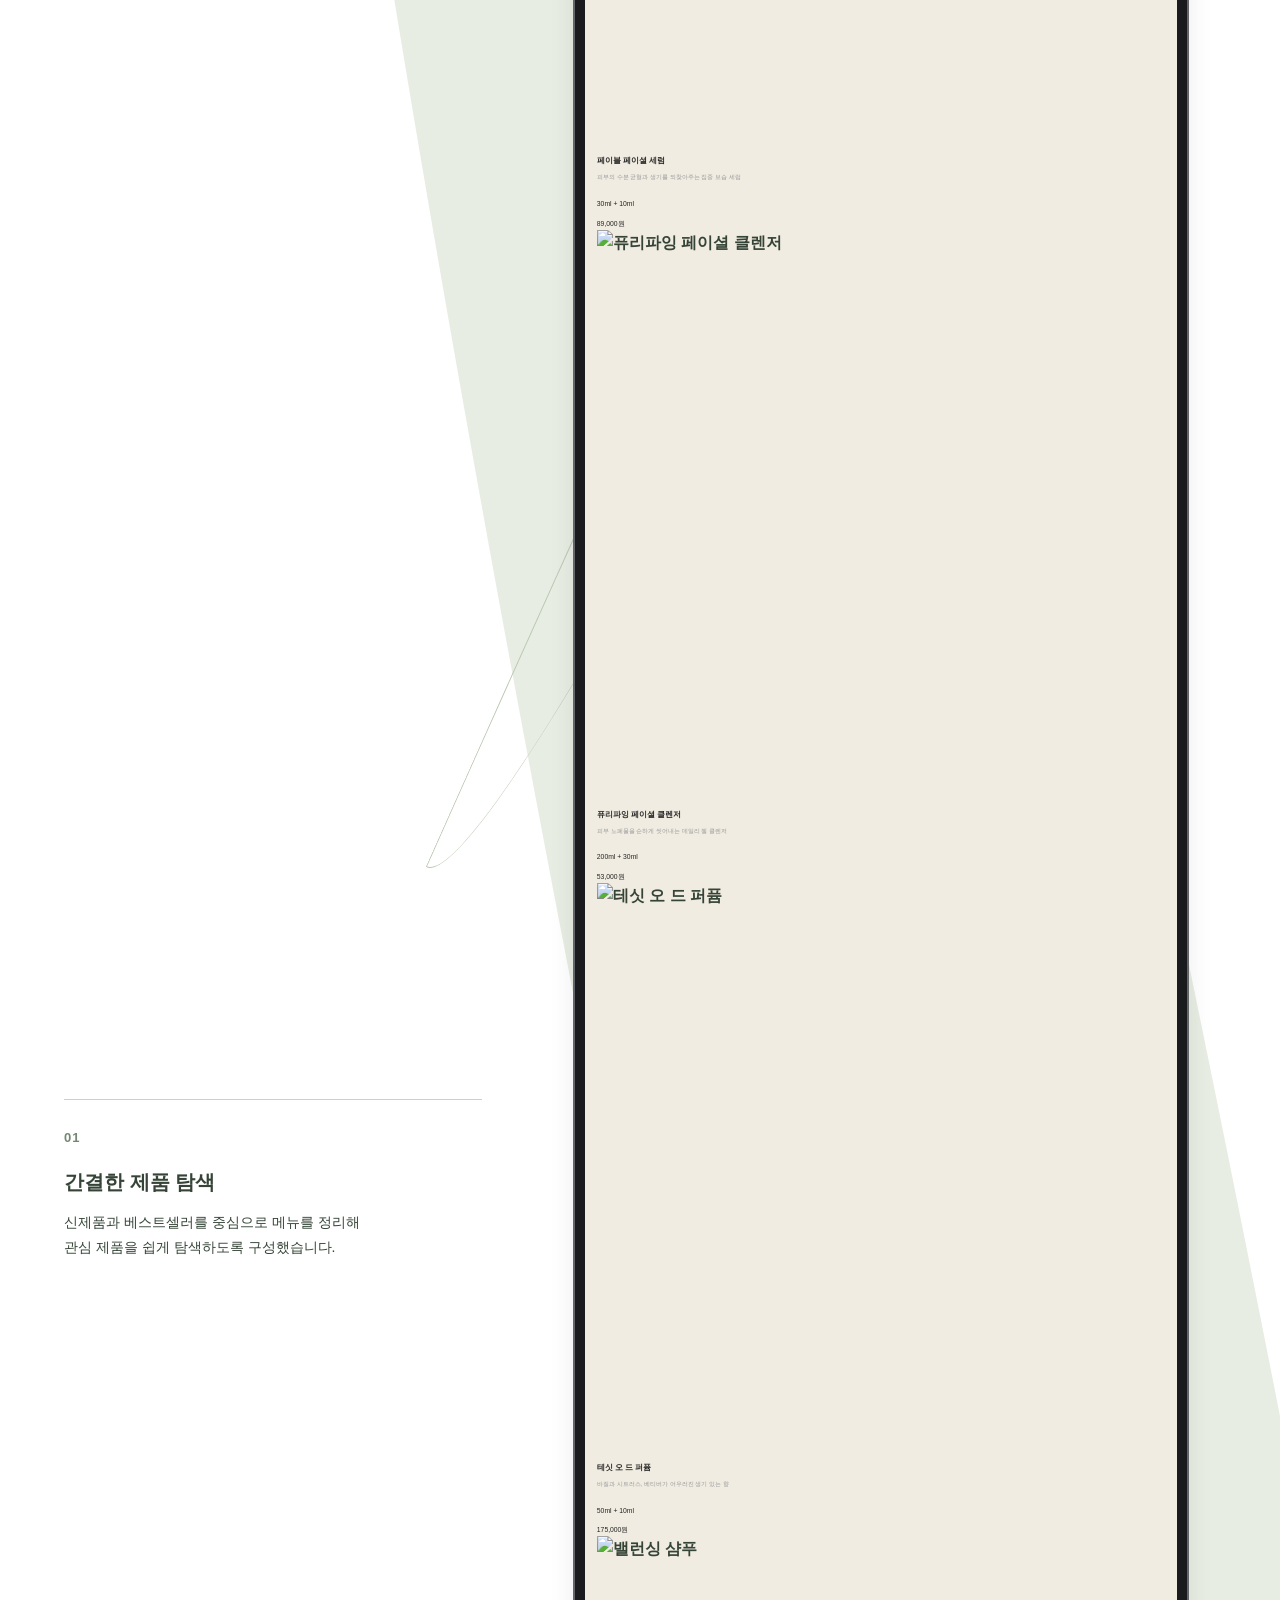
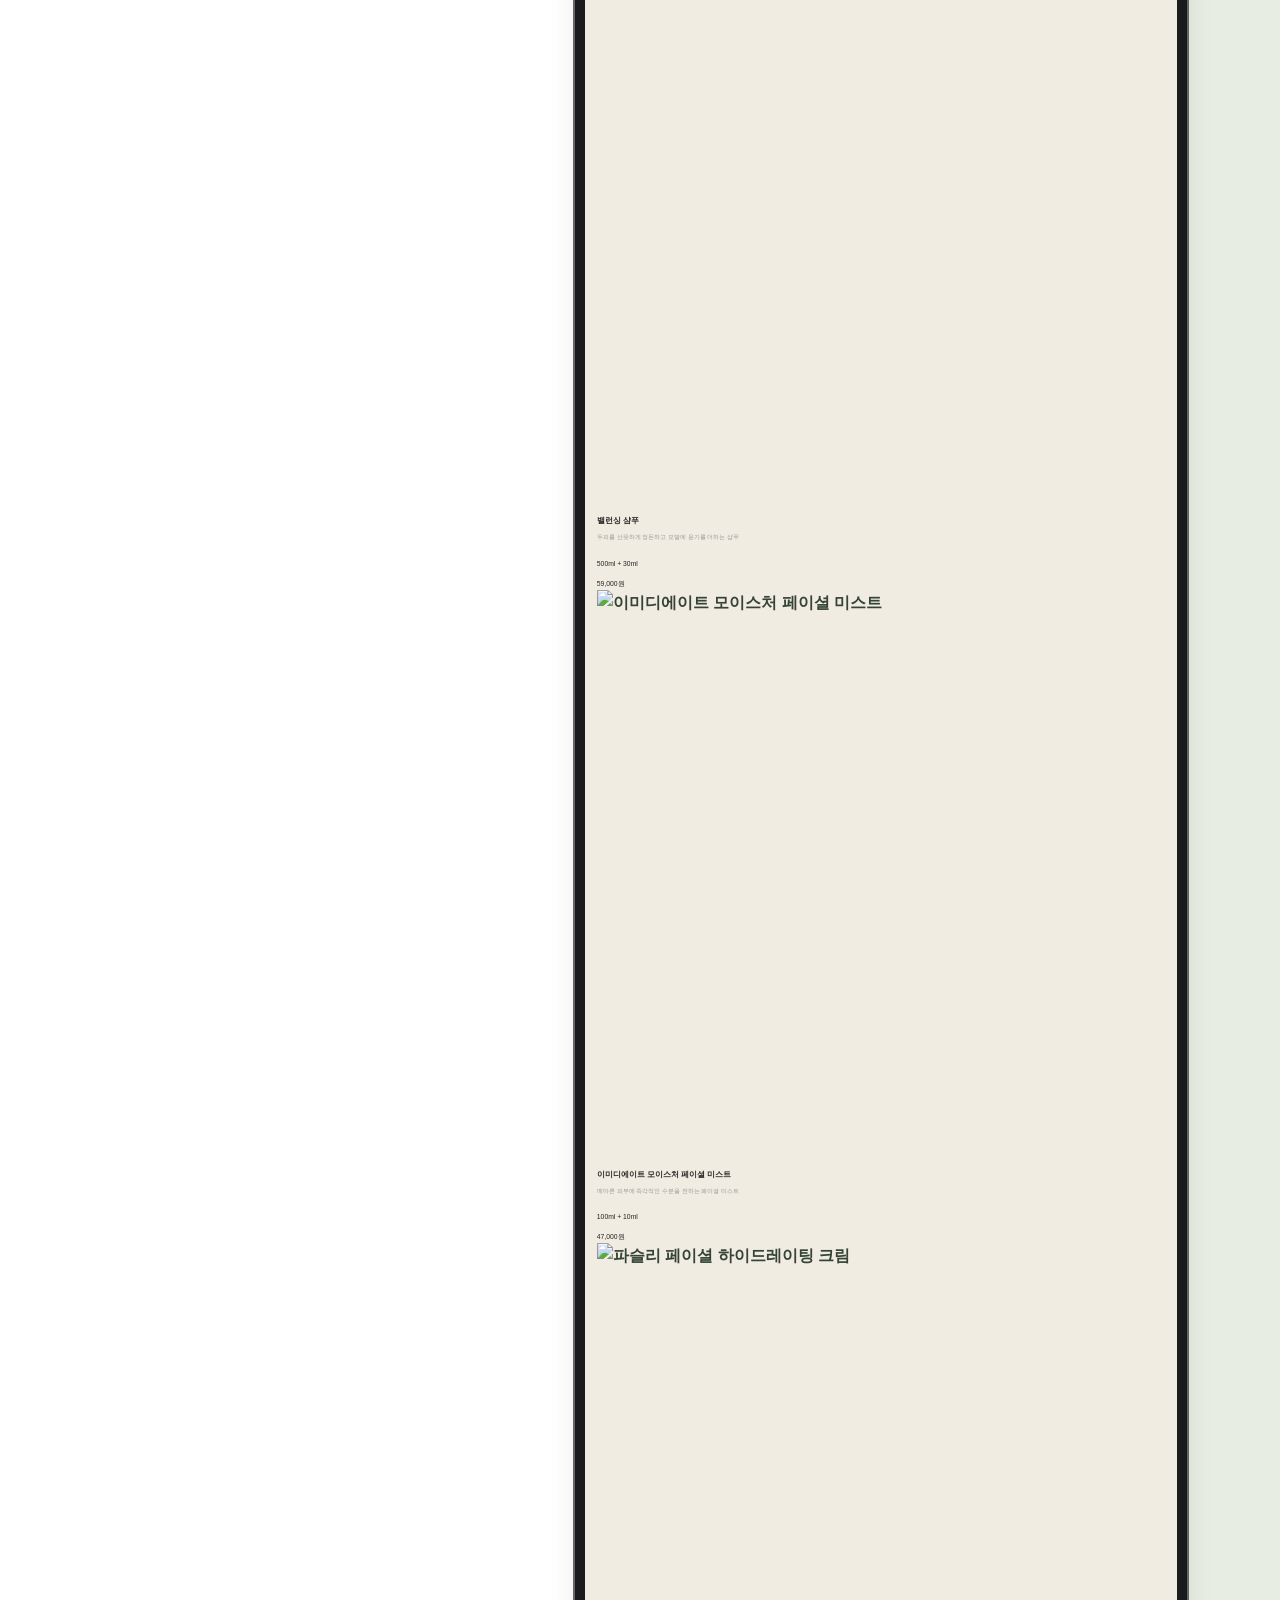
==== commit 7cef73c8: "4 수정" ====
--- a/index.html
+++ b/index.html
@@ -76,20 +76,20 @@
     <link rel="stylesheet" href="https://fonts.googleapis.com/css2?family=Gowun+Dodum&amp;display=swap">
     <link rel="stylesheet" href="./css/common.css?v=smooth-detail-navigation-20261007">
     <link rel="stylesheet" href="./css/header.css?v=pastel-nav-20261005">
-    <link rel="stylesheet" href="./css/hero.css?v=mobile-title-above-20261008">
+    <link rel="stylesheet" href="./css/hero.css?v=mobile-identity-position-20261008">
     <link rel="stylesheet" href="./css/about.css?v=profile-fullscreen-20261007">
     <link rel="stylesheet" href="./css/popup.css?v=soft-reveal-4">
     <link rel="stylesheet" href="./css/poster.css?v=light-warm-circle-2">
     <link rel="stylesheet" href="./css/banner.css?v=warm-circle-2">
-    <link rel="stylesheet" href="./css/detail.css?v=merged-scoped-20261008">
+    <link rel="stylesheet" href="./css/detail.css?v=detail-preview-clean-20261008">
     <link rel="stylesheet" href="./css/aesop.css?v=project-intro-center-84">
-    <link rel="stylesheet" href="./css/lune.css?v=mobile-caption-right-20261008">
+    <link rel="stylesheet" href="./css/lune.css?v=mobile-hide-mockup-arrow-20261008">
     <link rel="stylesheet" href="./css/device-mockups.css">
     <link rel="stylesheet" href="./css/contact.css">
 
     <link rel="stylesheet" href="./css/hero-effects.css?v=merged-20261008">
 <script type="importmap">{"imports":{"three":"https://cdn.jsdelivr.net/npm/three@0.171.0/build/three.module.js","three/addons/":"https://cdn.jsdelivr.net/npm/three@0.171.0/examples/jsm/"}}</script>
-<link rel="stylesheet" href="./css/about-intro.css?v=slow-rise-20261008"></head>
+<link rel="stylesheet" href="./css/about-intro.css?v=principles-paperlogy-20261008"></head>
 
 <body>
     <header class="site-header is-compact is-home-hidden" inert>
@@ -113,13 +113,13 @@
     </header>
     <main>
         <!-- HERO -->
-        <section id="home" class="hero-section" data-crystal-hero>
+        <section id="home" class="hero-section has-crystal-3d" data-crystal-hero>
           <div class="hero-stage">
             <div class="hero-bg"></div>
             <canvas id="hero-crystal-canvas" aria-label="드래그로 회전하고 스크롤하면 흩어지는 27조각 크리스탈 큐브"></canvas>
 
             <div class="hero-inner common-frame">
-                <h1 class="hero-title">STRUCTURE</h1>
+                <h1 class="hero-title" aria-label="STRUCTURE"><svg viewBox="0 0 940 170" class="structure-blueprint" aria-hidden="true" focusable="false"><g class="structure-guides"><line x1="10" y1="14" x2="930" y2="14"/><line x1="10" y1="32" x2="930" y2="32"/><line x1="10" y1="136" x2="930" y2="136"/><line x1="10" y1="156" x2="930" y2="156"/><line x1="20" y1="0" x2="20" y2="170"/><circle cx="20" cy="14" r="1.9"/><circle cx="20" cy="136" r="1.9"/><line x1="70" y1="0" x2="70" y2="170" class="structure-guide-minor"/><line x1="120" y1="0" x2="120" y2="170"/><circle cx="120" cy="14" r="1.9"/><circle cx="120" cy="136" r="1.9"/><line x1="170" y1="0" x2="170" y2="170" class="structure-guide-minor"/><line x1="220" y1="0" x2="220" y2="170"/><circle cx="220" cy="14" r="1.9"/><circle cx="220" cy="136" r="1.9"/><line x1="270" y1="0" x2="270" y2="170" class="structure-guide-minor"/><line x1="320" y1="0" x2="320" y2="170"/><circle cx="320" cy="14" r="1.9"/><circle cx="320" cy="136" r="1.9"/><line x1="370" y1="0" x2="370" y2="170" class="structure-guide-minor"/><line x1="420" y1="0" x2="420" y2="170"/><circle cx="420" cy="14" r="1.9"/><circle cx="420" cy="136" r="1.9"/><line x1="470" y1="0" x2="470" y2="170" class="structure-guide-minor"/><line x1="520" y1="0" x2="520" y2="170"/><circle cx="520" cy="14" r="1.9"/><circle cx="520" cy="136" r="1.9"/><line x1="570" y1="0" x2="570" y2="170" class="structure-guide-minor"/><line x1="620" y1="0" x2="620" y2="170"/><circle cx="620" cy="14" r="1.9"/><circle cx="620" cy="136" r="1.9"/><line x1="670" y1="0" x2="670" y2="170" class="structure-guide-minor"/><line x1="720" y1="0" x2="720" y2="170"/><circle cx="720" cy="14" r="1.9"/><circle cx="720" cy="136" r="1.9"/><line x1="770" y1="0" x2="770" y2="170" class="structure-guide-minor"/><line x1="820" y1="0" x2="820" y2="170"/><circle cx="820" cy="14" r="1.9"/><circle cx="820" cy="136" r="1.9"/><line x1="870" y1="0" x2="870" y2="170" class="structure-guide-minor"/><line x1="920" y1="0" x2="920" y2="170"/><circle cx="920" cy="14" r="1.9"/><circle cx="920" cy="136" r="1.9"/></g><g transform="translate(26 32)"><path d="M18 0H88V27H34V38H68L88 55V86L70 104H0V77H54V65H20L0 48V18Z" class="structure-letter" fill-rule="evenodd" style="--letter-index: 0"/></g><g transform="translate(126 32)"><path d="M0 0H88V28H61V104H27V28H0Z" class="structure-letter" fill-rule="evenodd" style="--letter-index: 1"/></g><g transform="translate(226 32)"><path d="M0 0H66L88 21V49L69 67L90 104H52L34 72V104H0ZM34 27V46H53V27Z" class="structure-letter" fill-rule="evenodd" style="--letter-index: 2"/></g><g transform="translate(326 32)"><path d="M0 0H34V73H54V0H88V83L69 104H19L0 83Z" class="structure-letter" fill-rule="evenodd" style="--letter-index: 3"/></g><g transform="translate(426 32)"><path d="M20 0H88V31H55V27H34V77H55V73H88V104H20L0 84V20Z" class="structure-letter" fill-rule="evenodd" style="--letter-index: 4"/></g><g transform="translate(526 32)"><path d="M0 0H88V28H61V104H27V28H0Z" class="structure-letter" fill-rule="evenodd" style="--letter-index: 5"/></g><g transform="translate(626 32)"><path d="M0 0H34V73H54V0H88V83L69 104H19L0 83Z" class="structure-letter" fill-rule="evenodd" style="--letter-index: 6"/></g><g transform="translate(726 32)"><path d="M0 0H66L88 21V49L69 67L90 104H52L34 72V104H0ZM34 27V46H53V27Z" class="structure-letter" fill-rule="evenodd" style="--letter-index: 7"/></g><g transform="translate(826 32)"><path d="M0 0H88V27H34V39H80V65H34V77H88V104H0Z" class="structure-letter" fill-rule="evenodd" style="--letter-index: 8"/></g></svg></h1>
 
             </div>
 
@@ -130,9 +130,6 @@
                     </div>
                 </div>
 
-            <figure class="hero-visual hero-visual-centered hero-photo-rotate">
-                <img src="./img/75ec5898b9a2a5bf1ae5c9feb674acf3.jpg" alt="회색 배경 위에 떠 있는 무지갯빛 유리 큐브">
-            </figure>
             <div class="hero-scroll-cue" aria-hidden="true">
                 <span>SCROLL DOWN</span>
                 <svg viewBox="0 0 24 32" fill="none"><path d="M12 2v26M4 20l8 8 8-8"/></svg>
@@ -307,7 +304,7 @@
                             <dl class="aesop-facts">
                                 <div>
                                     <dt>제작 기간</dt>
-                                    <dd>4주</dd>
+                                    <dd>3주</dd>
                                 </div>
                                 <div class="aesop-facts-tools">
                                     <dt>제작 도구</dt>
@@ -587,7 +584,7 @@
                             <dl class="lune-facts">
                                 <div>
                                     <dt>제작 기간</dt>
-                                    <dd>4주</dd>
+                                    <dd>3주</dd>
                                 </div>
                                 <div>
                                     <dt>기여도</dt>
@@ -787,7 +784,7 @@
     <script src="./js/project.js?v=single-screen-projection-20261008" defer></script>
     <script src="./js/contact.js" defer></script>
     <script src="./js/header.js?v=profile-fullscreen-20261007" defer></script>
-    <script src="./js/index.js" defer></script>
+    <script src="./js/index.js?v=static-home-title-20261008" defer></script>
         
         
         
--- a/css/hero.css
+++ b/css/hero.css
@@ -669,3 +669,19 @@
 @media (prefers-reduced-motion: reduce) {
   .hero-scroll-cue svg { animation: none; }
 }
+
+@media (min-width: 769px) {
+  #home .hero-scroll-cue { display: none; }
+}
+
+
+/* Mobile publisher identity: slightly lower, farther left, and larger. */
+@media (max-width: 768px) {
+  #home .hero-meta {
+    top: calc(50% + min(28.08vw, 19.68svh) + 48px);
+    right: 28px;
+  }
+  #home .hero-meta .hero-profile {
+    font-size: clamp(9px, 2.1vw, 14px);
+  }
+}
--- a/css/detail.css
+++ b/css/detail.css
@@ -964,7 +964,7 @@
 #poster .work-gallery-caption h3 { margin: 0; font-size: clamp(22px, 2vw, 30px); line-height: 1.4; }
 #poster .poster-caption-rule { width: 32px; height: 2px; background: linear-gradient(to right, #ae8569 65%, #d7cabc 65%); margin: 22px 0 28px; }
 #poster .work-gallery-caption p { margin: 0; text-align: left; font-size: 12px; line-height: 1.9; color: #77736f; }
-#poster .poster-caption-facts { margin: 34px 0 0; padding-top: 20px; border-top: 1px solid #e3dcd3; display: grid; gap: 14px; }
+#poster .poster-caption-facts { width: 84%; margin: 34px 0 0; padding-top: 20px; border-top: 1px solid #e3dcd3; display: grid; gap: 14px; }
 #poster .poster-caption-facts > div { display: grid; grid-template-columns: 90px minmax(0, 1fr); gap: 12px; }
 #poster .poster-caption-facts dt { font-size: 9px; letter-spacing: .25em; color: #8b8178; }
 #poster .poster-caption-facts dd { margin: 0; font-size: 12px; color: #77736f; overflow-wrap: anywhere; }
@@ -1849,12 +1849,7 @@
         flex-direction: column;
         min-height: 0;
     }
-    #detail .detail-three-up .detail-preview {
-        flex: 1;
-        min-height: 0;
-        height: 0;
-        aspect-ratio: auto;
-    }
+    
     #detail .detail-work-number,
     #detail .detail-three-up h3,
     #detail .detail-three-up p { flex-shrink: 0; }
@@ -1907,10 +1902,7 @@
         min-height: calc(100svh - 56px);
     }
     #detail .work-gallery-layout.detail-three-up { flex: none; }
-    #detail .detail-three-up .detail-preview {
-        flex: none;
-        height: clamp(240px, 55svh, 600px);
-    }
+    
 }
 #detail::after { top: 0; bottom: 0; height: auto; }
 
@@ -2264,3 +2256,22 @@
 }
 
 }
+
+
+/* Preserve equal portrait previews independently of viewport height. */
+#detail .work-gallery-inner { height: auto; }
+#detail .work-gallery-layout.detail-three-up { flex: none; }
+#detail .detail-three-up .detail-preview {
+  flex-shrink: 0;
+  width: 100%;
+  height: auto;
+  min-height: 0;
+  aspect-ratio: 2 / 3;
+}
+#detail .detail-three-up .detail-preview img {
+  display: block;
+  width: 100%;
+  height: 100%;
+  object-fit: cover;
+  object-position: top center;
+}
--- a/css/lune.css
+++ b/css/lune.css
@@ -2880,4 +2880,52 @@
 /* Bring the mobile caption closer to the arrow tip. */
 @media(max-width:768px) {
  #project .lune-monitor-callout { right: calc(9% - 18px); }
-}+}
+
+/* Smaller, lighter annotation and more room above the monitor. */
+#project .lune-monitor-doodle path { stroke-width: 2.5; }
+@media (min-width: 769px) {
+ #project .lune-hero-monitor > .lune-monitor-doodle {
+  width: 84px; height: 112px; top: calc(5% + 16px);
+ }
+ #project .lune-monitor-callout { left: calc(91% + 54px); top: calc(5% - 32px); }
+ #project .lune-case .lune-introduction > .lune-hero-mockup { margin-top: 24px; }
+}
+@media (max-width: 768px) {
+ #project .lune-mobile-note-arrow { width: 40px; height: 58px; }
+ #project .lune-mobile-note-arrow path { stroke-width: 2.5; }
+ #project .lune-case .lune-introduction > .lune-hero-mockup { margin-top: 72px; }
+}
+
+
+/* Separate the annotation arrow from the monitor bezel. */
+@media (min-width: 769px) {
+ #project .lune-hero-monitor > .lune-monitor-doodle { left: calc(91% + 16px); }
+ #project .lune-monitor-callout { left: calc(91% + 73px); }
+}
+@media (max-width: 768px) {
+ #project .lune-mobile-note-arrow { left: calc(91% + 10px); }
+}
+
+
+/* Short upward curl with the caption centered over its arrowhead. */
+@media (min-width: 769px) {
+ #project .lune-hero-monitor > .lune-monitor-doodle {
+  width: 84px; height: 60px;
+ }
+ #project .lune-monitor-callout {
+  left: calc(91% + 93px); right: auto; top: auto;
+  bottom: calc(95% - 7px); width: 190px;
+  transform: translateX(-50%);
+ }
+ #project .lune-monitor-callout p { text-align: center; }
+}
+
+
+/* Hide mockup annotation arrows on mobile only. */
+@media (max-width: 768px) {
+  #project .lune-mobile-note-arrow,
+  #project .lune-hero-monitor > .lune-monitor-doodle {
+    display: none;
+  }
+}
--- a/css/about-intro.css
+++ b/css/about-intro.css
@@ -41,4 +41,12 @@
  #about-header.is-intro-prism-lit .about-structure-accent,
  #about-header .about-principles article.is-principle-revealed::before { animation: none; }
  #about-header .about-principles article h4 { transition: none; }
-}+}
+
+/* Paperlogy for the three design principles. */
+#about-header .about-principles,
+#about-header .about-principles small,
+#about-header .about-principles h4,
+#about-header .about-principles p {
+  font-family: 'Paperlogy', sans-serif;
+}
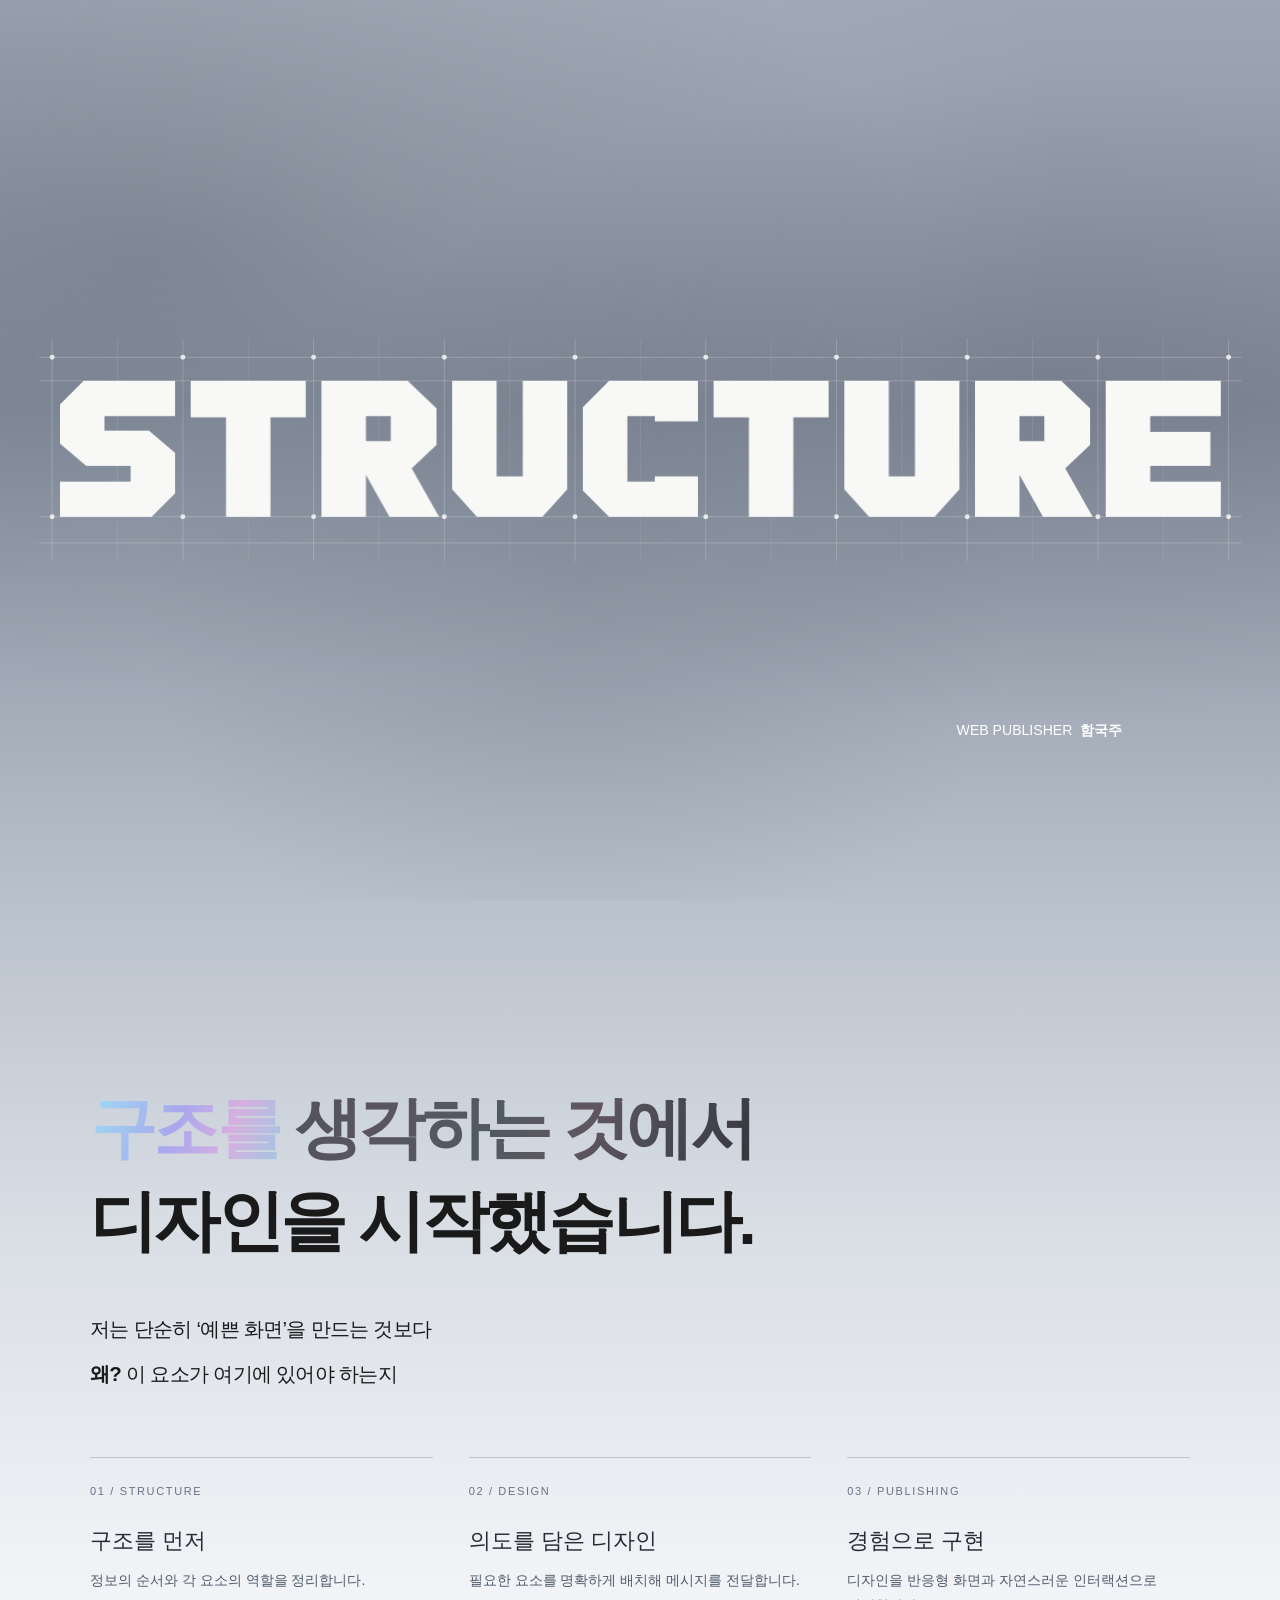
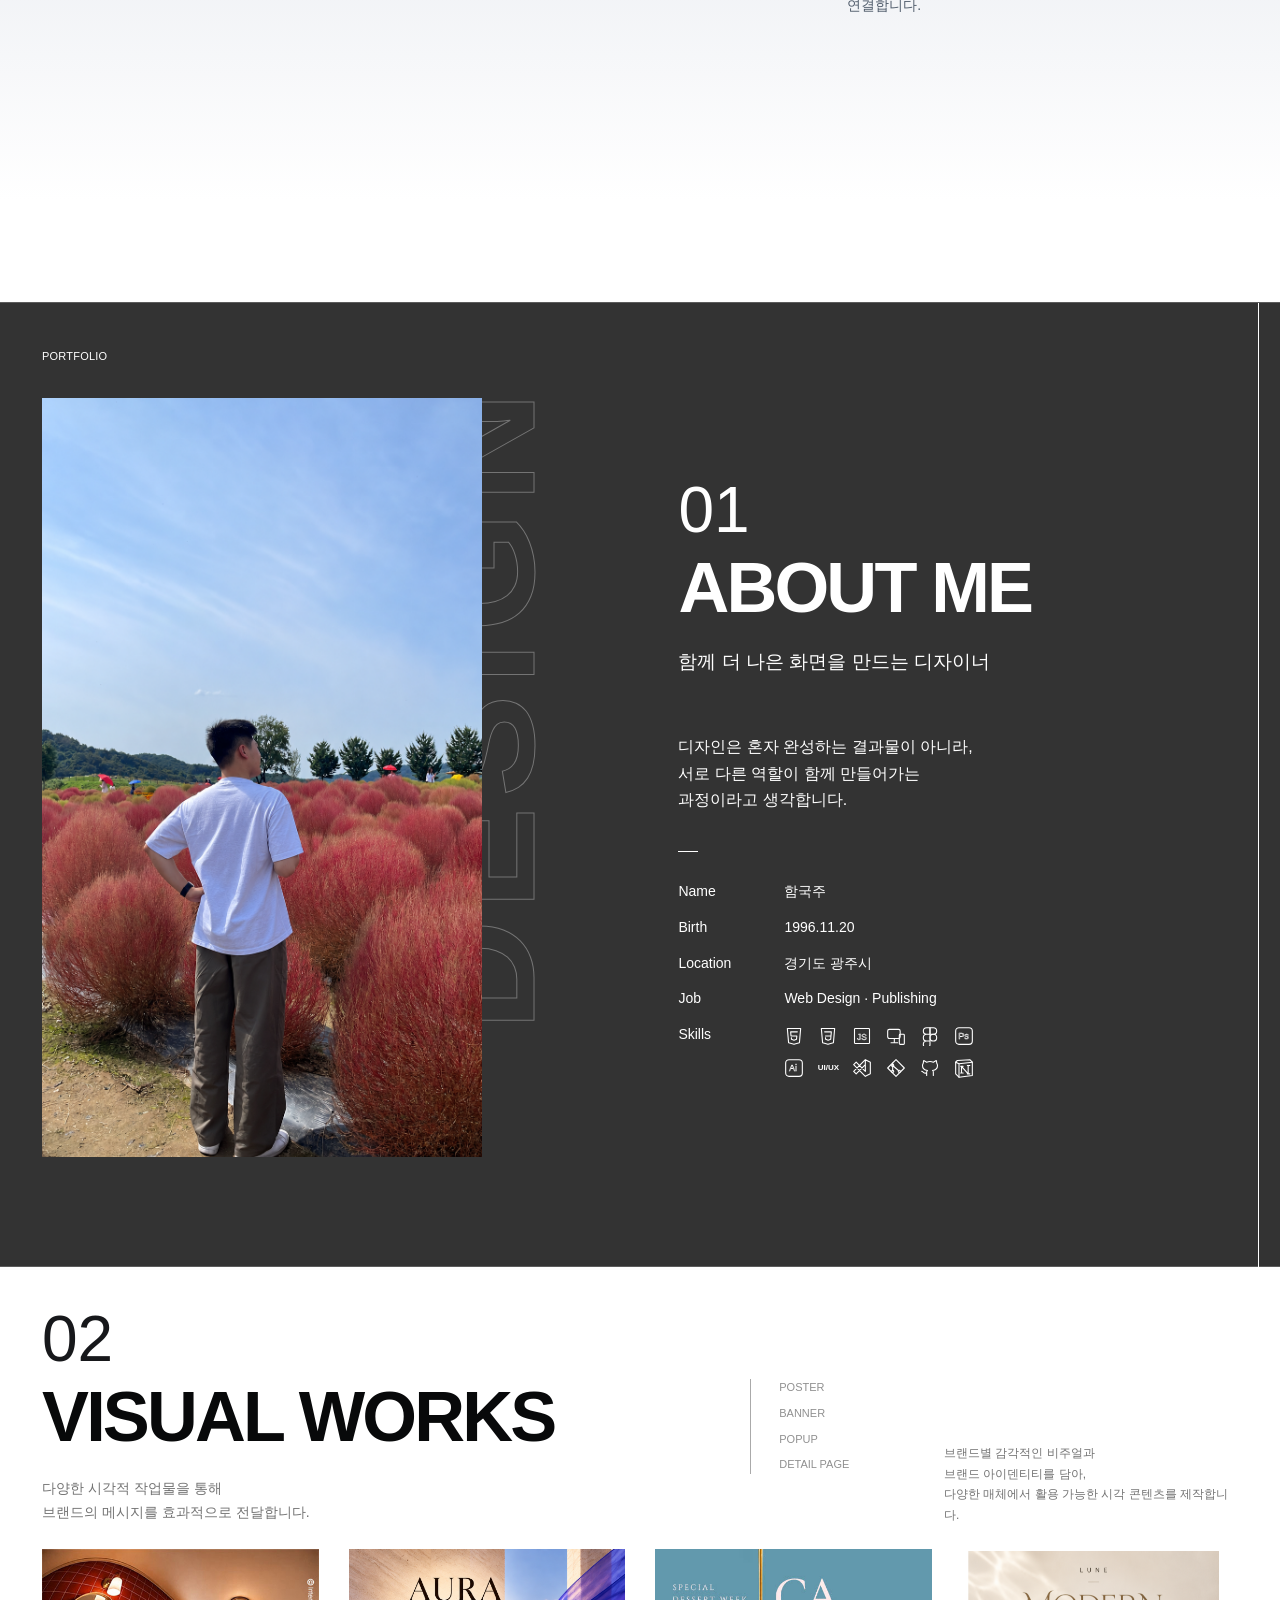
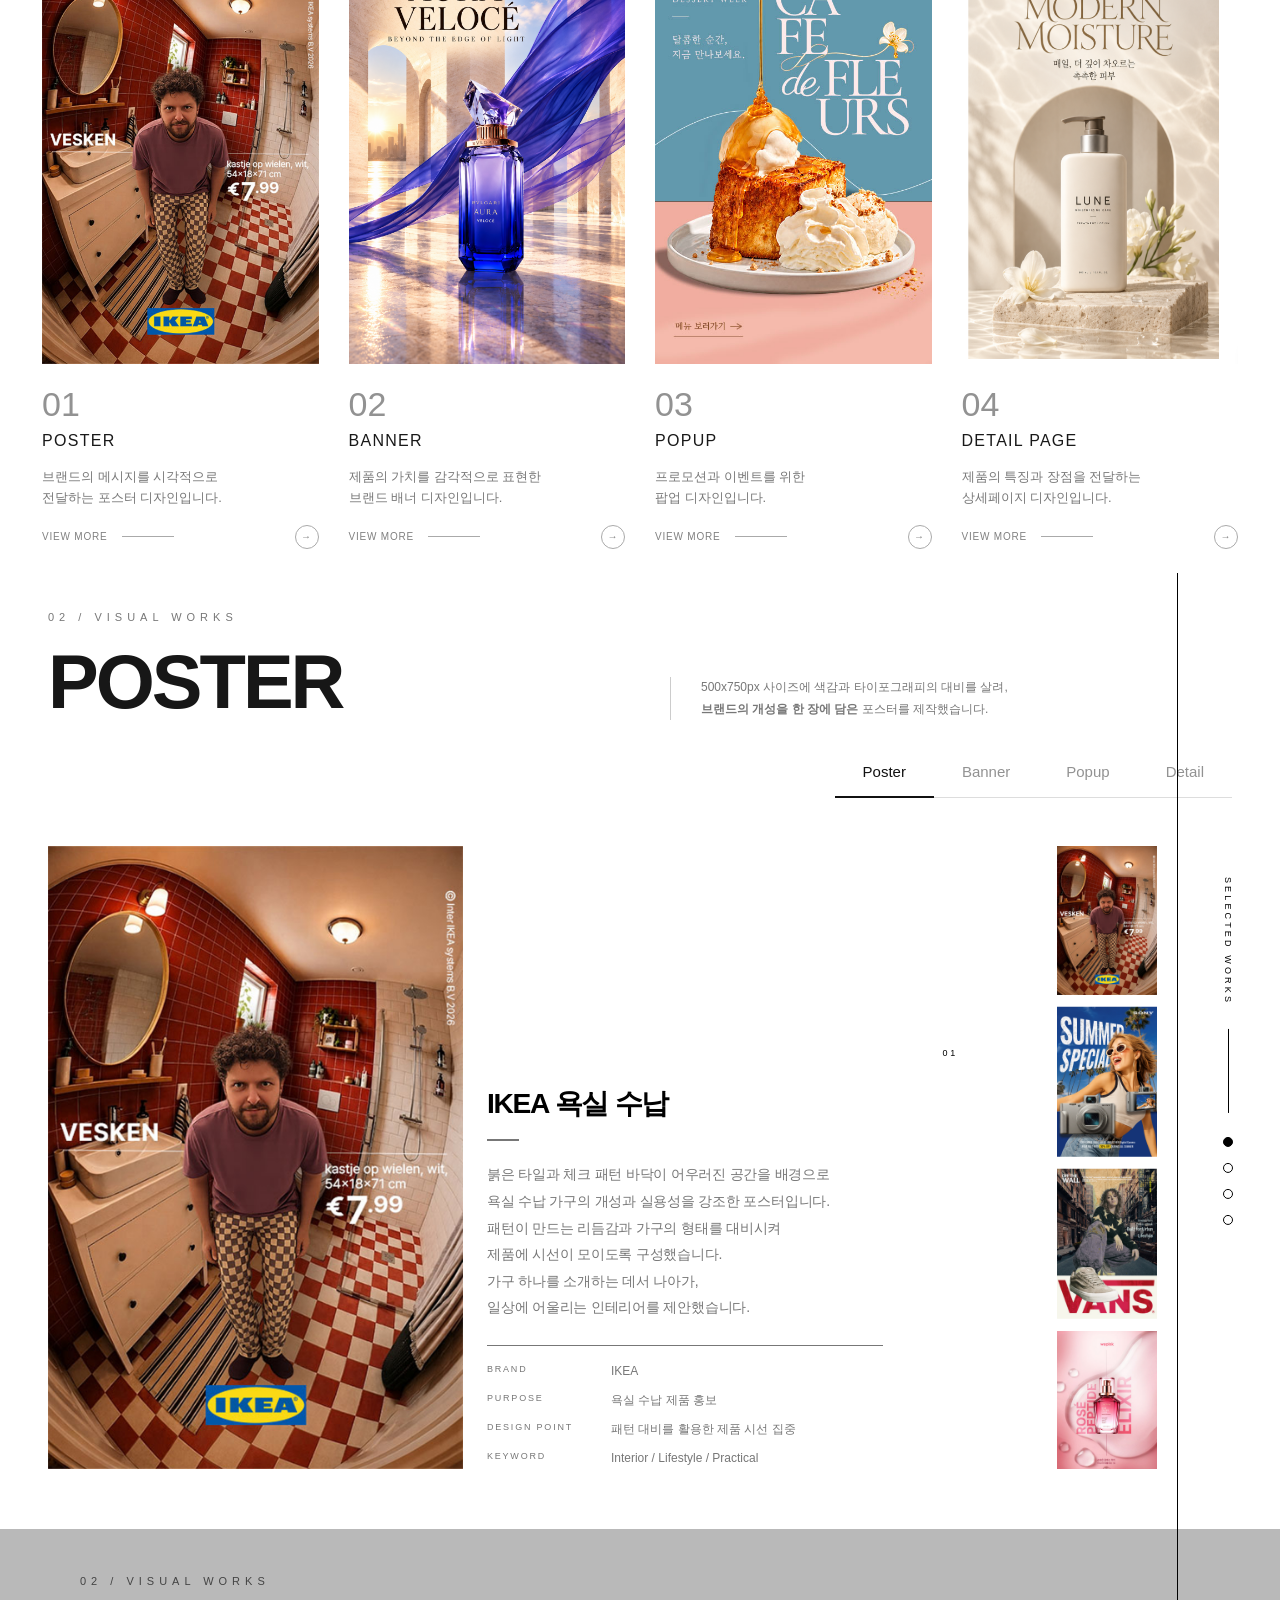
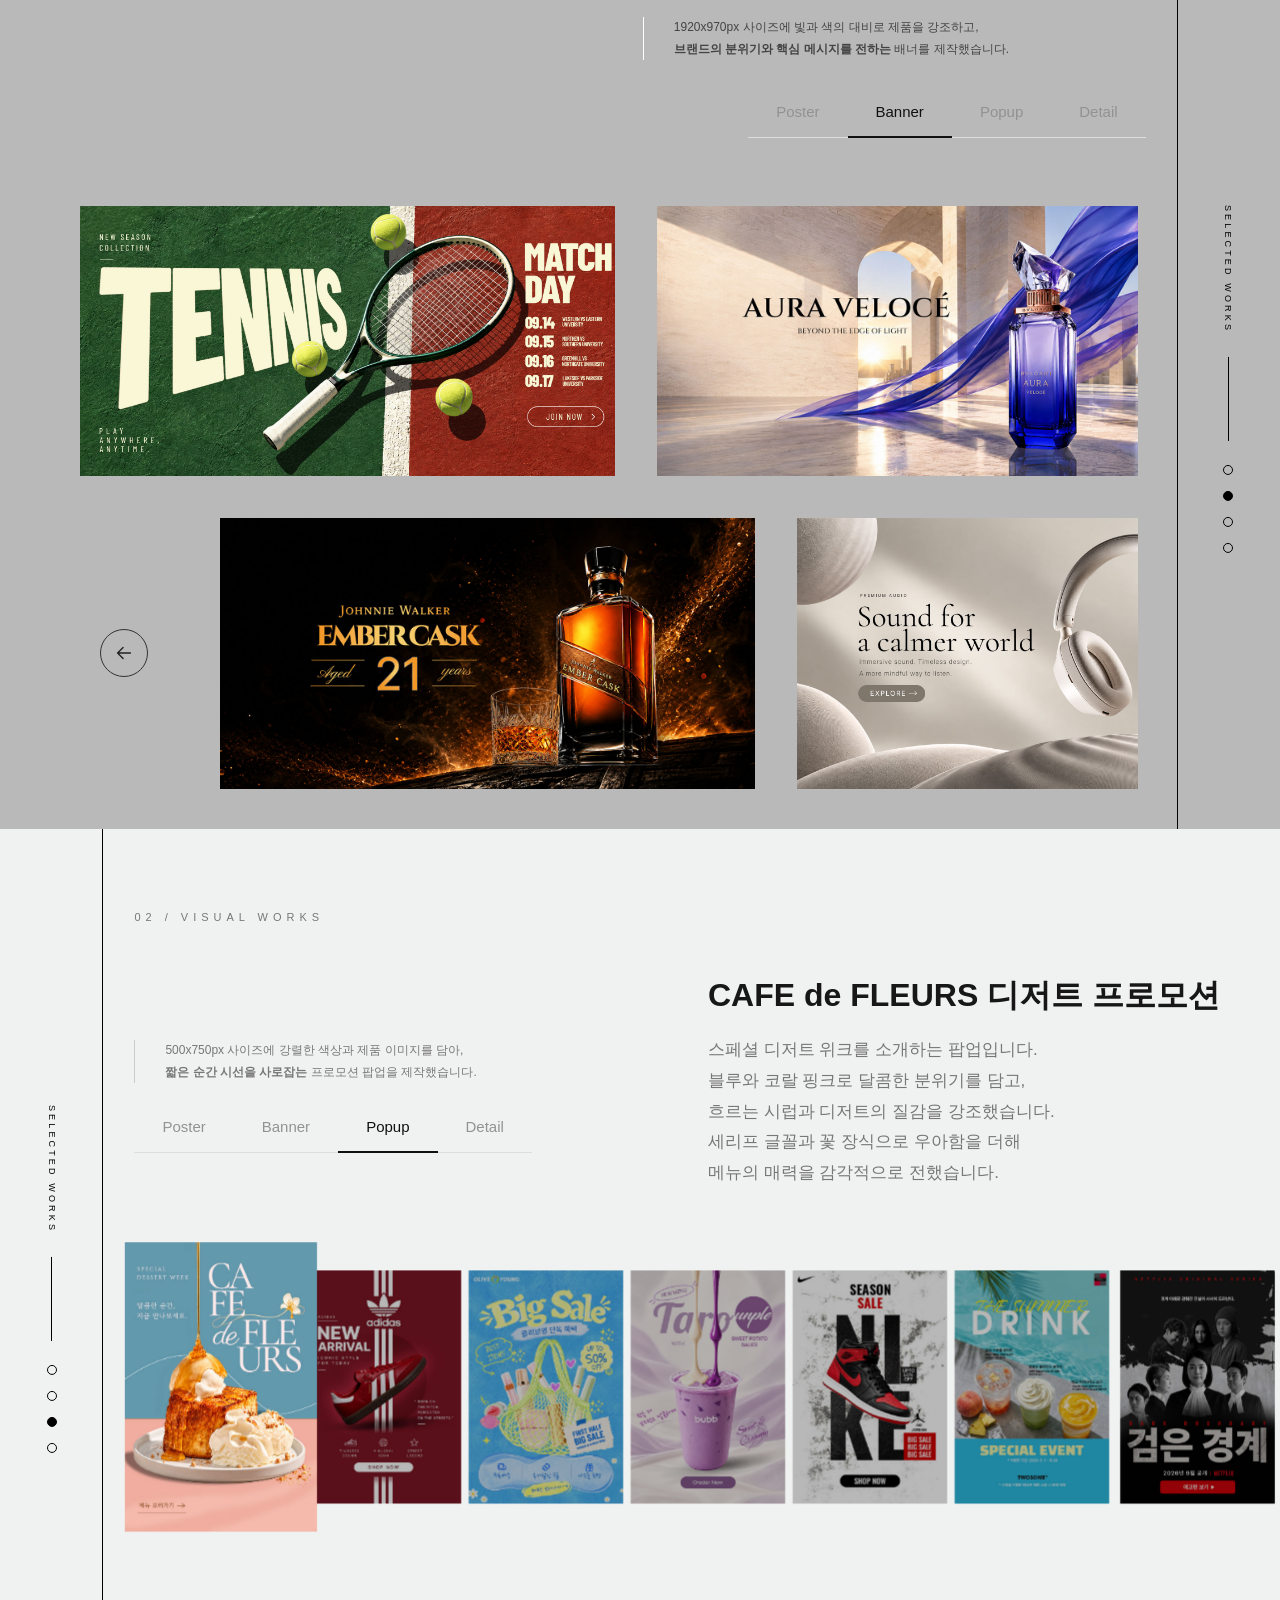
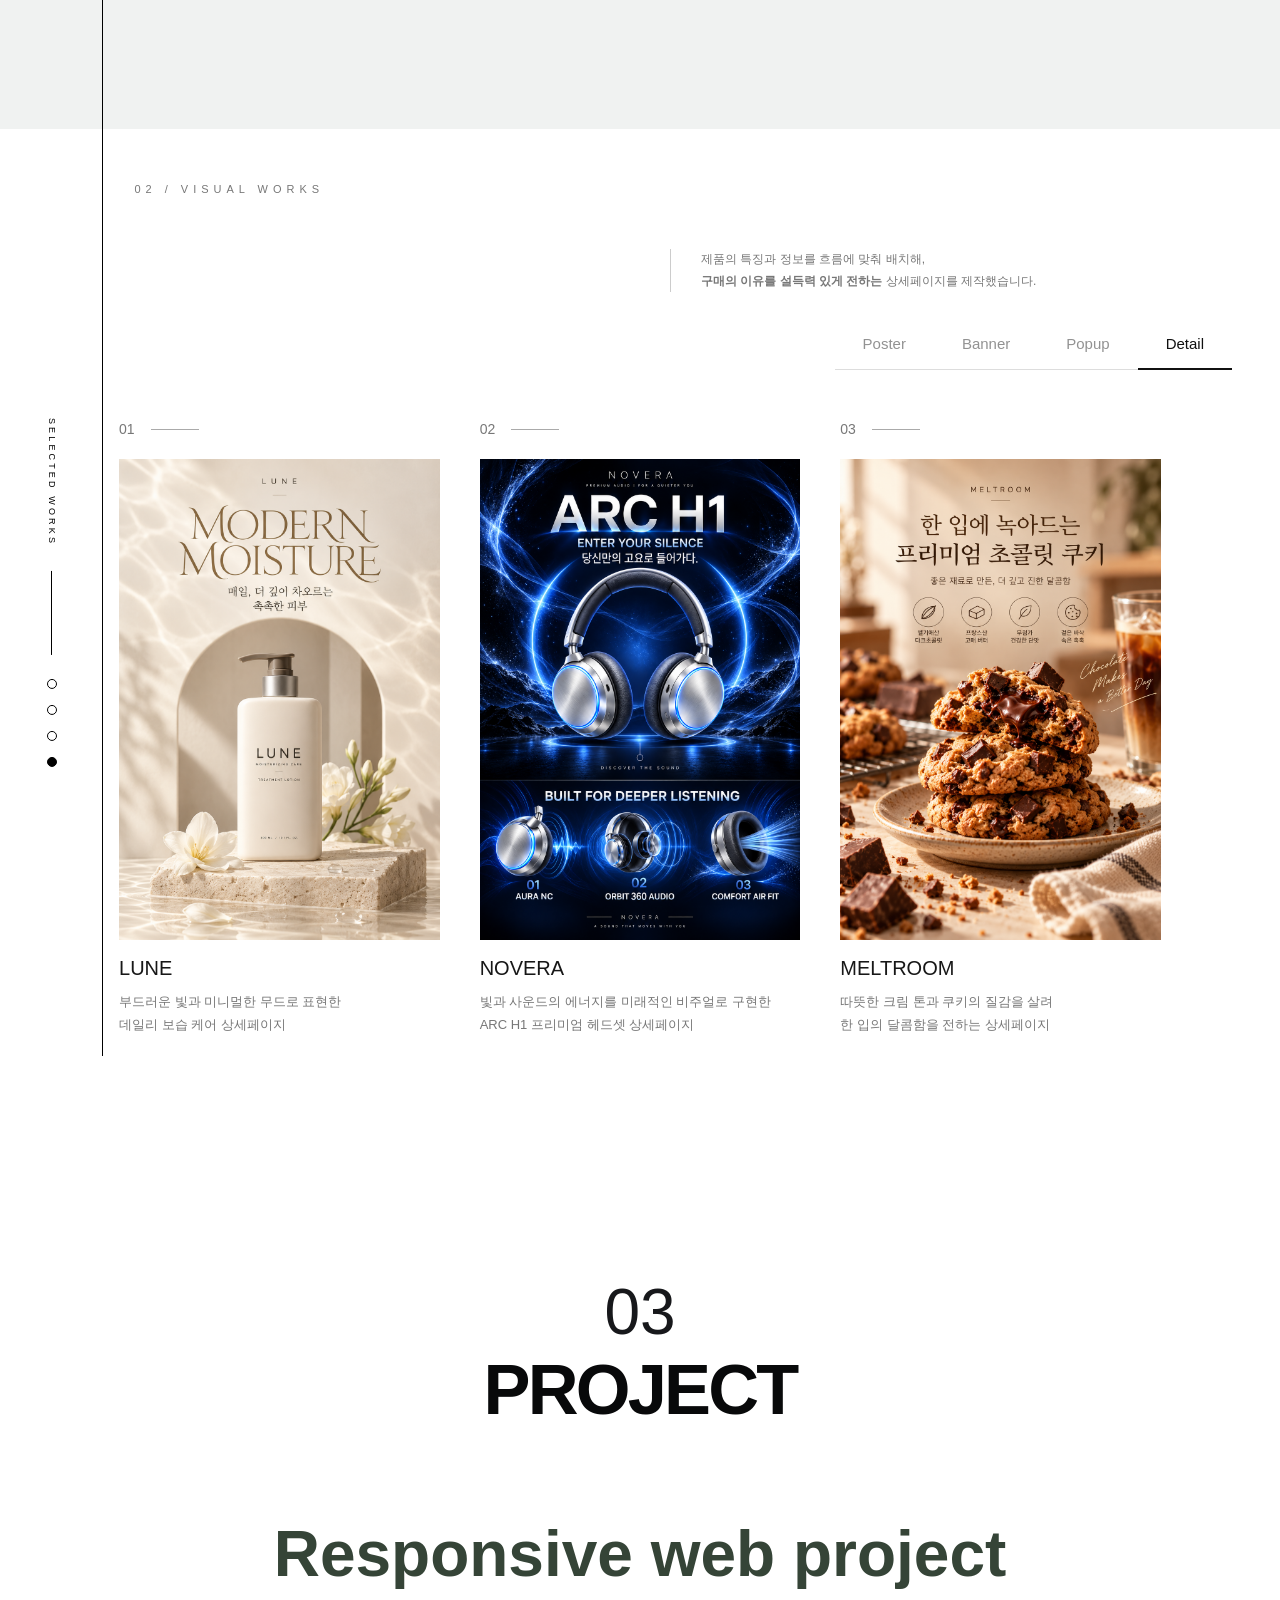
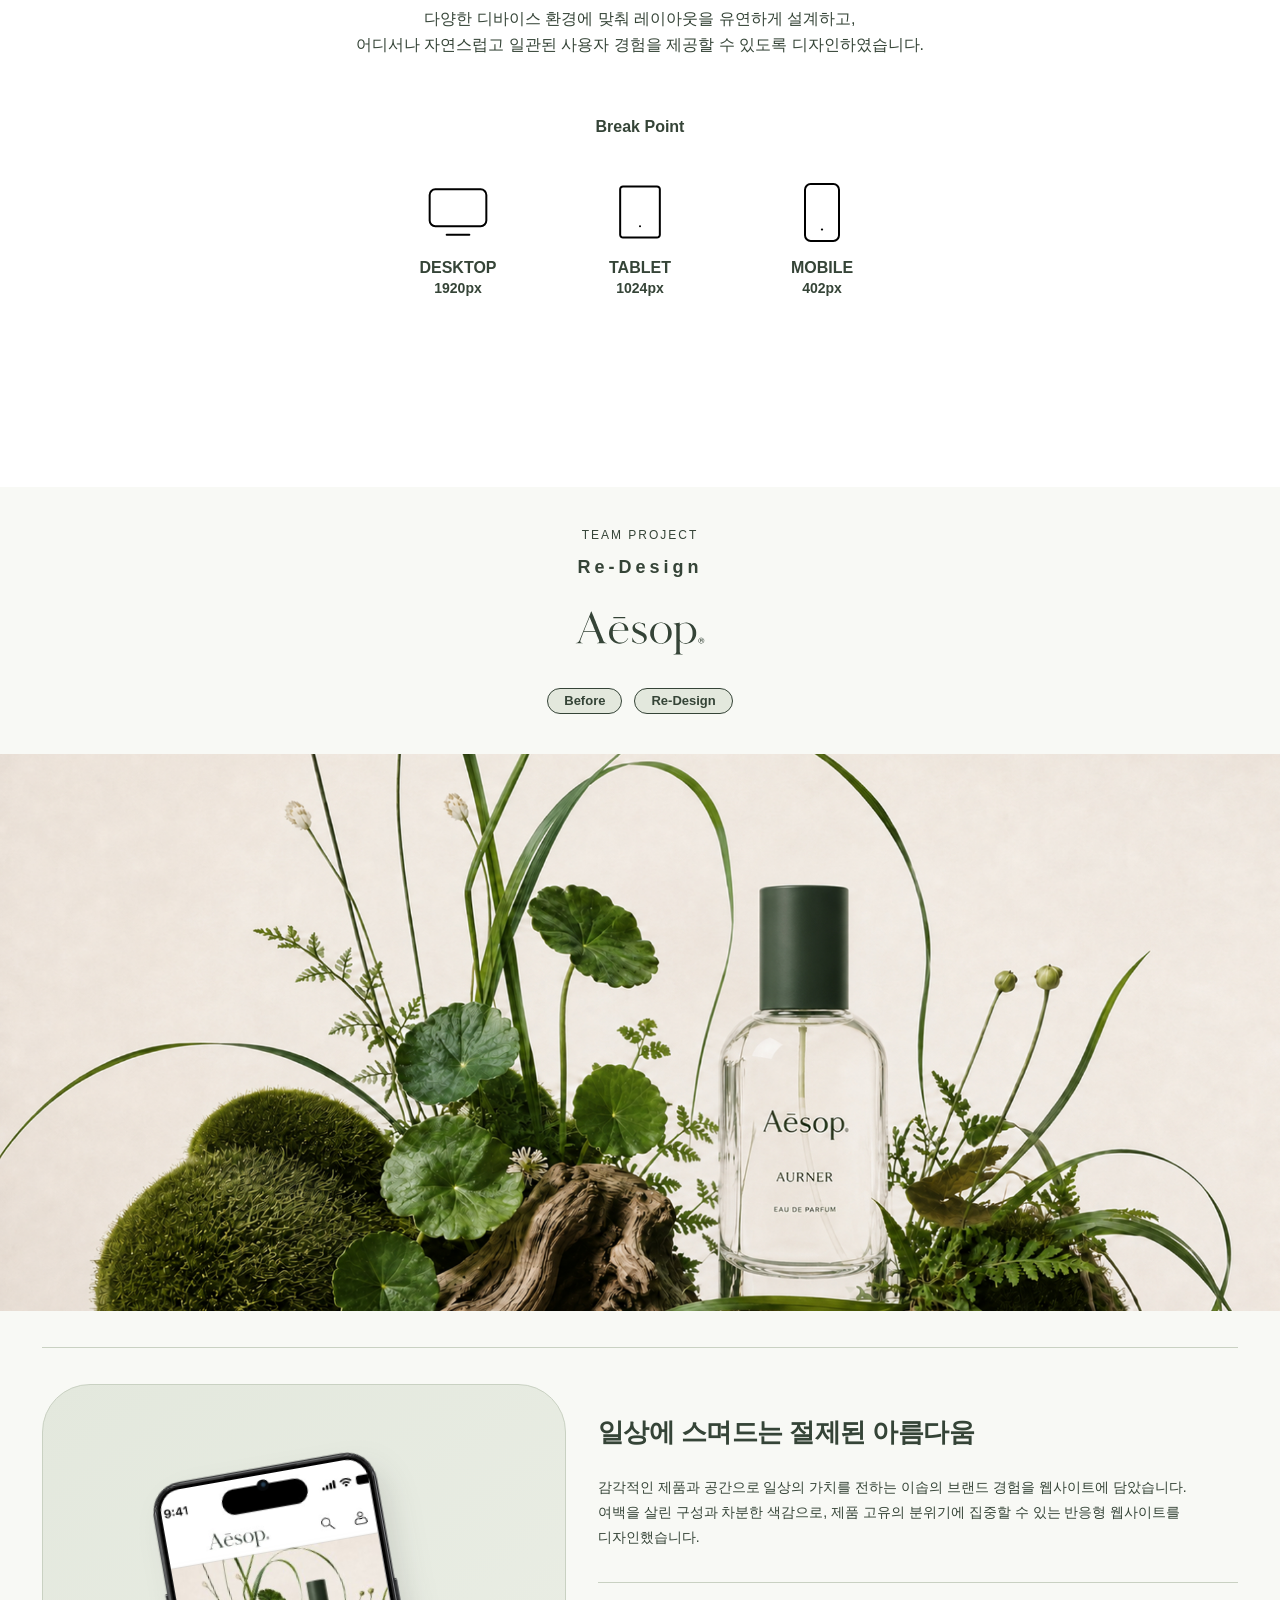
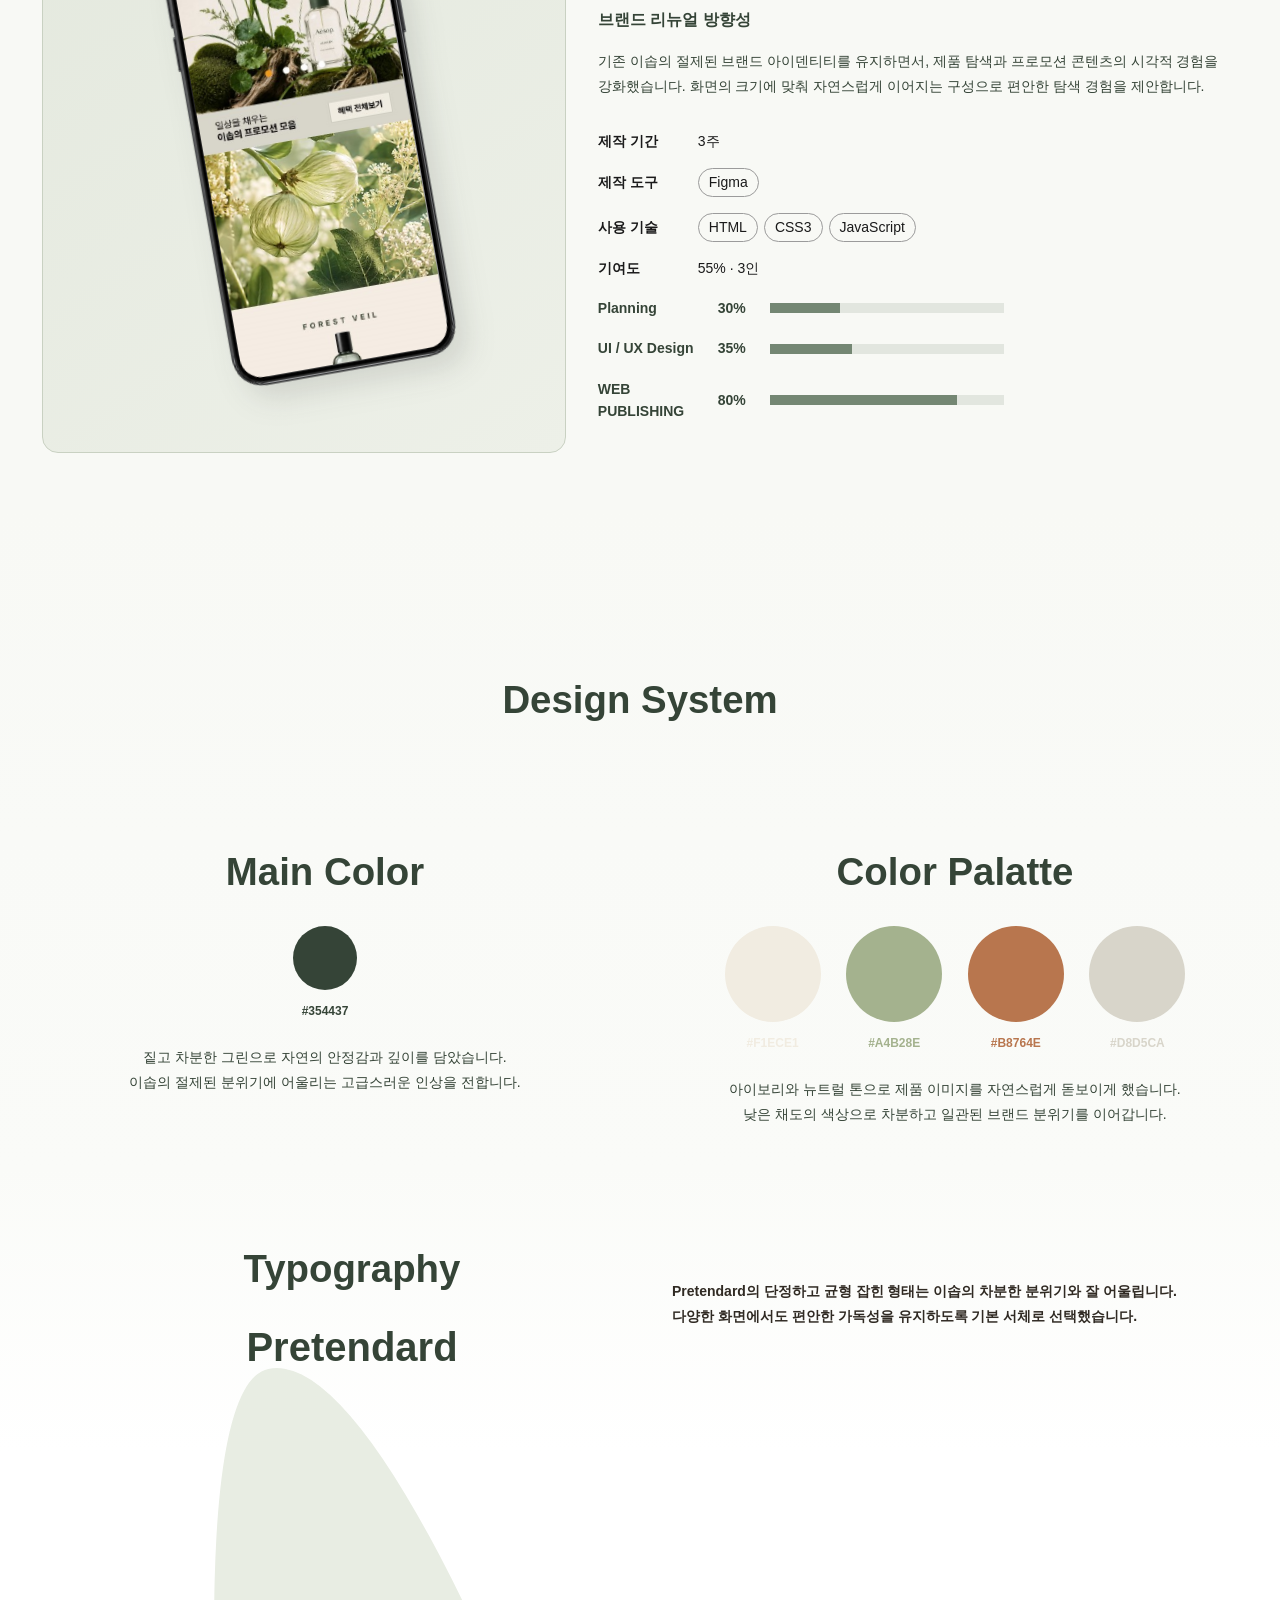
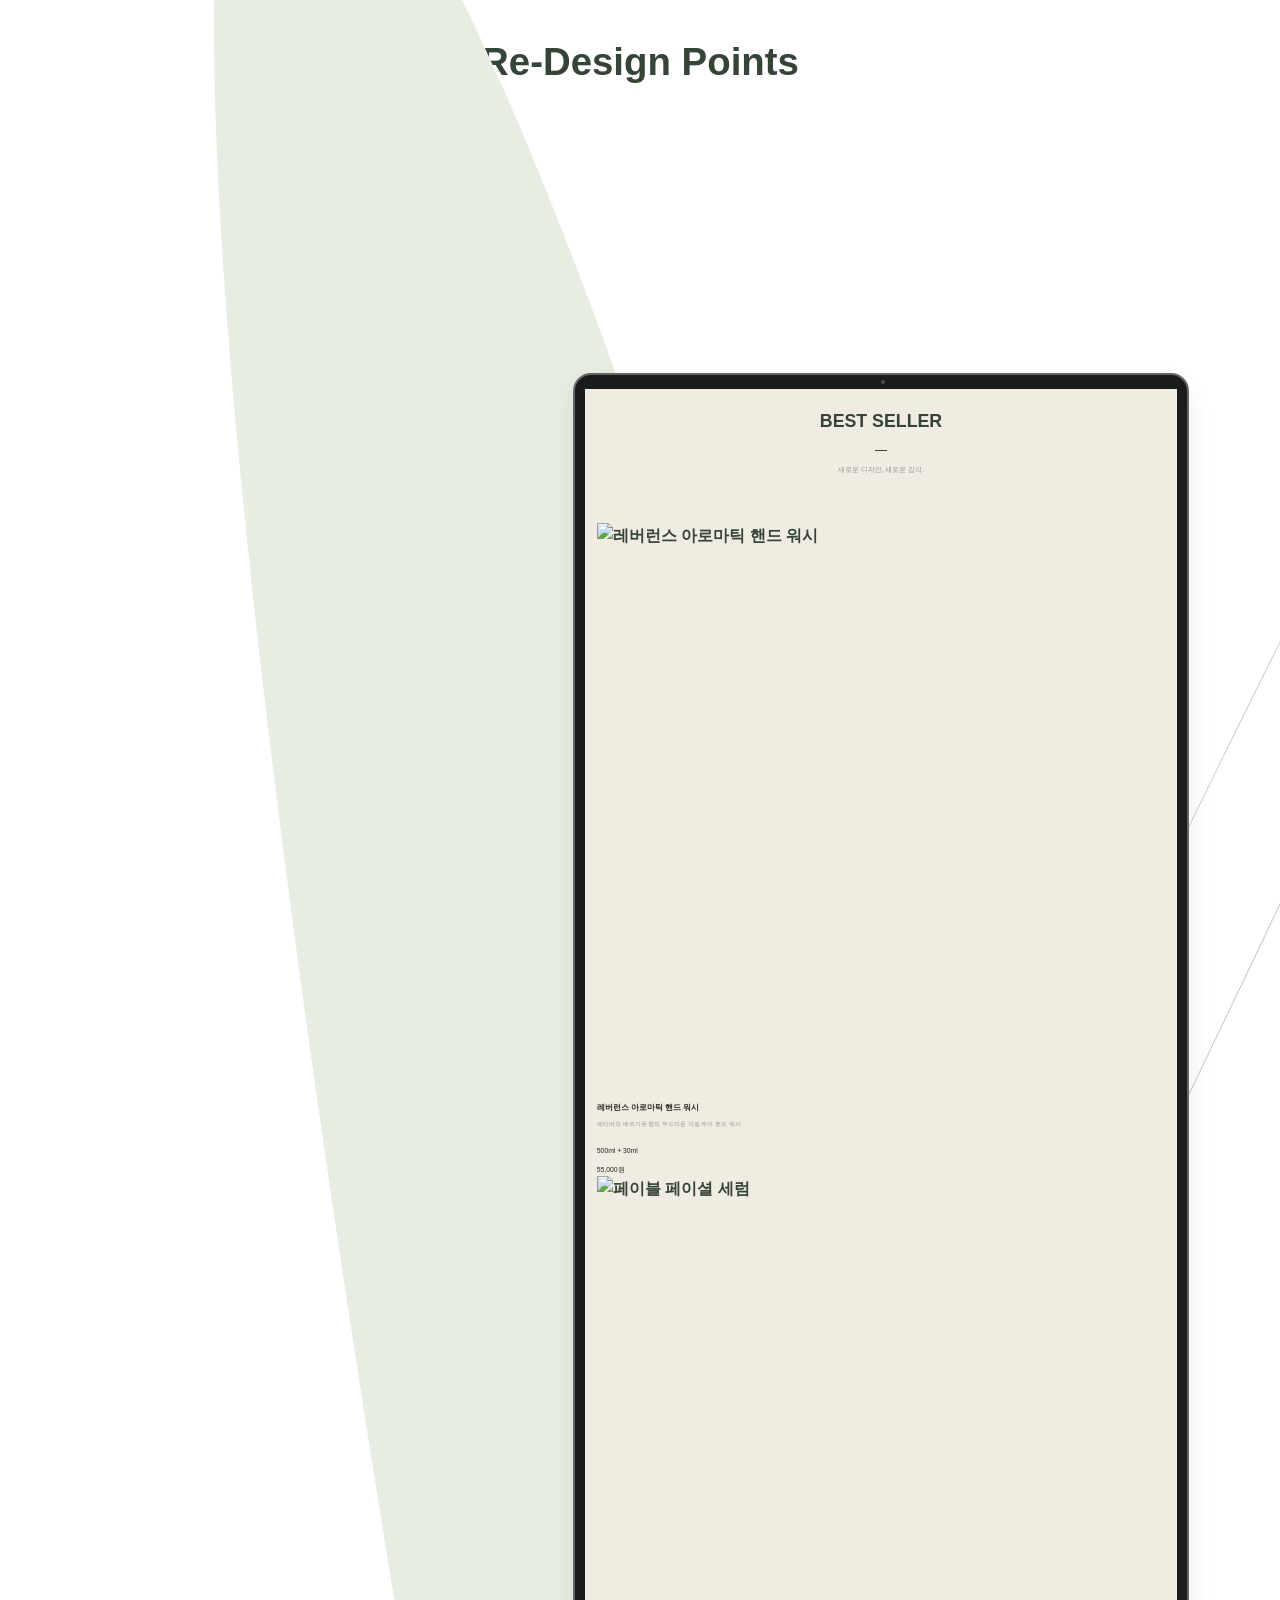
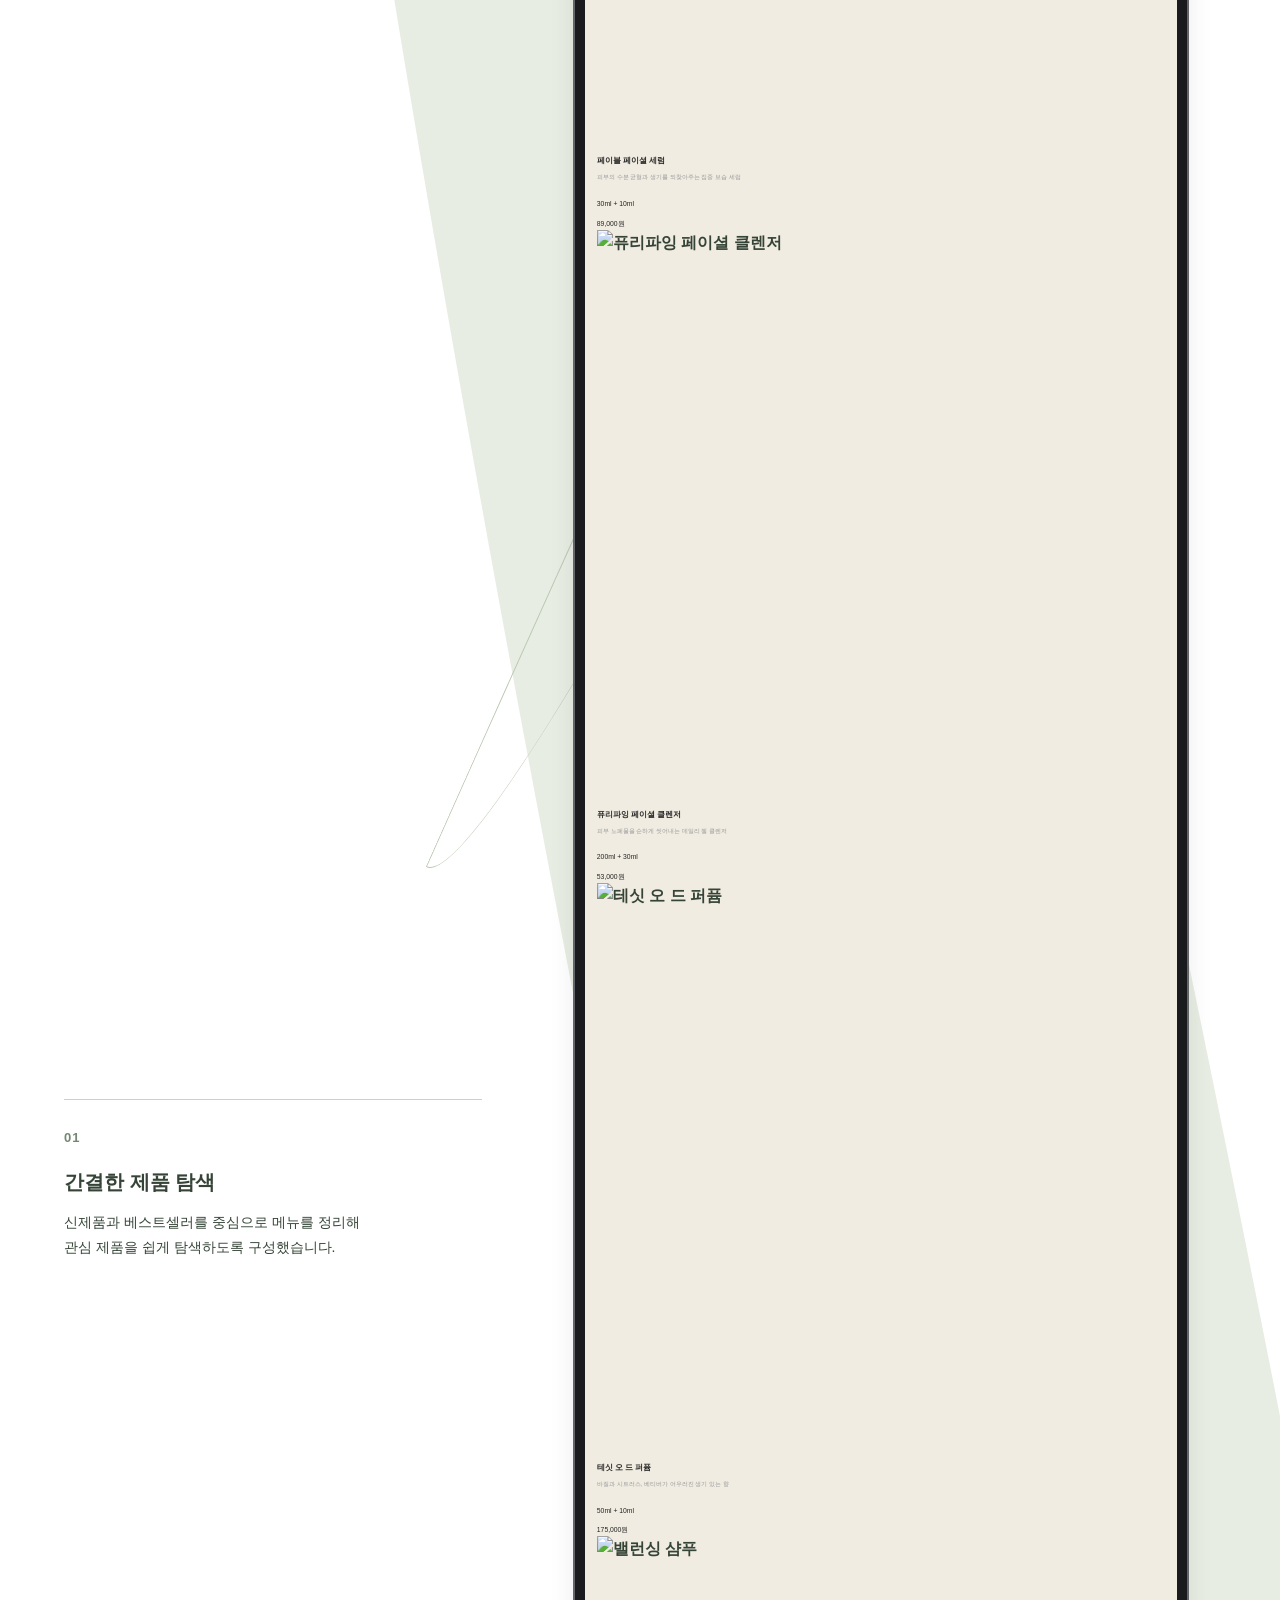
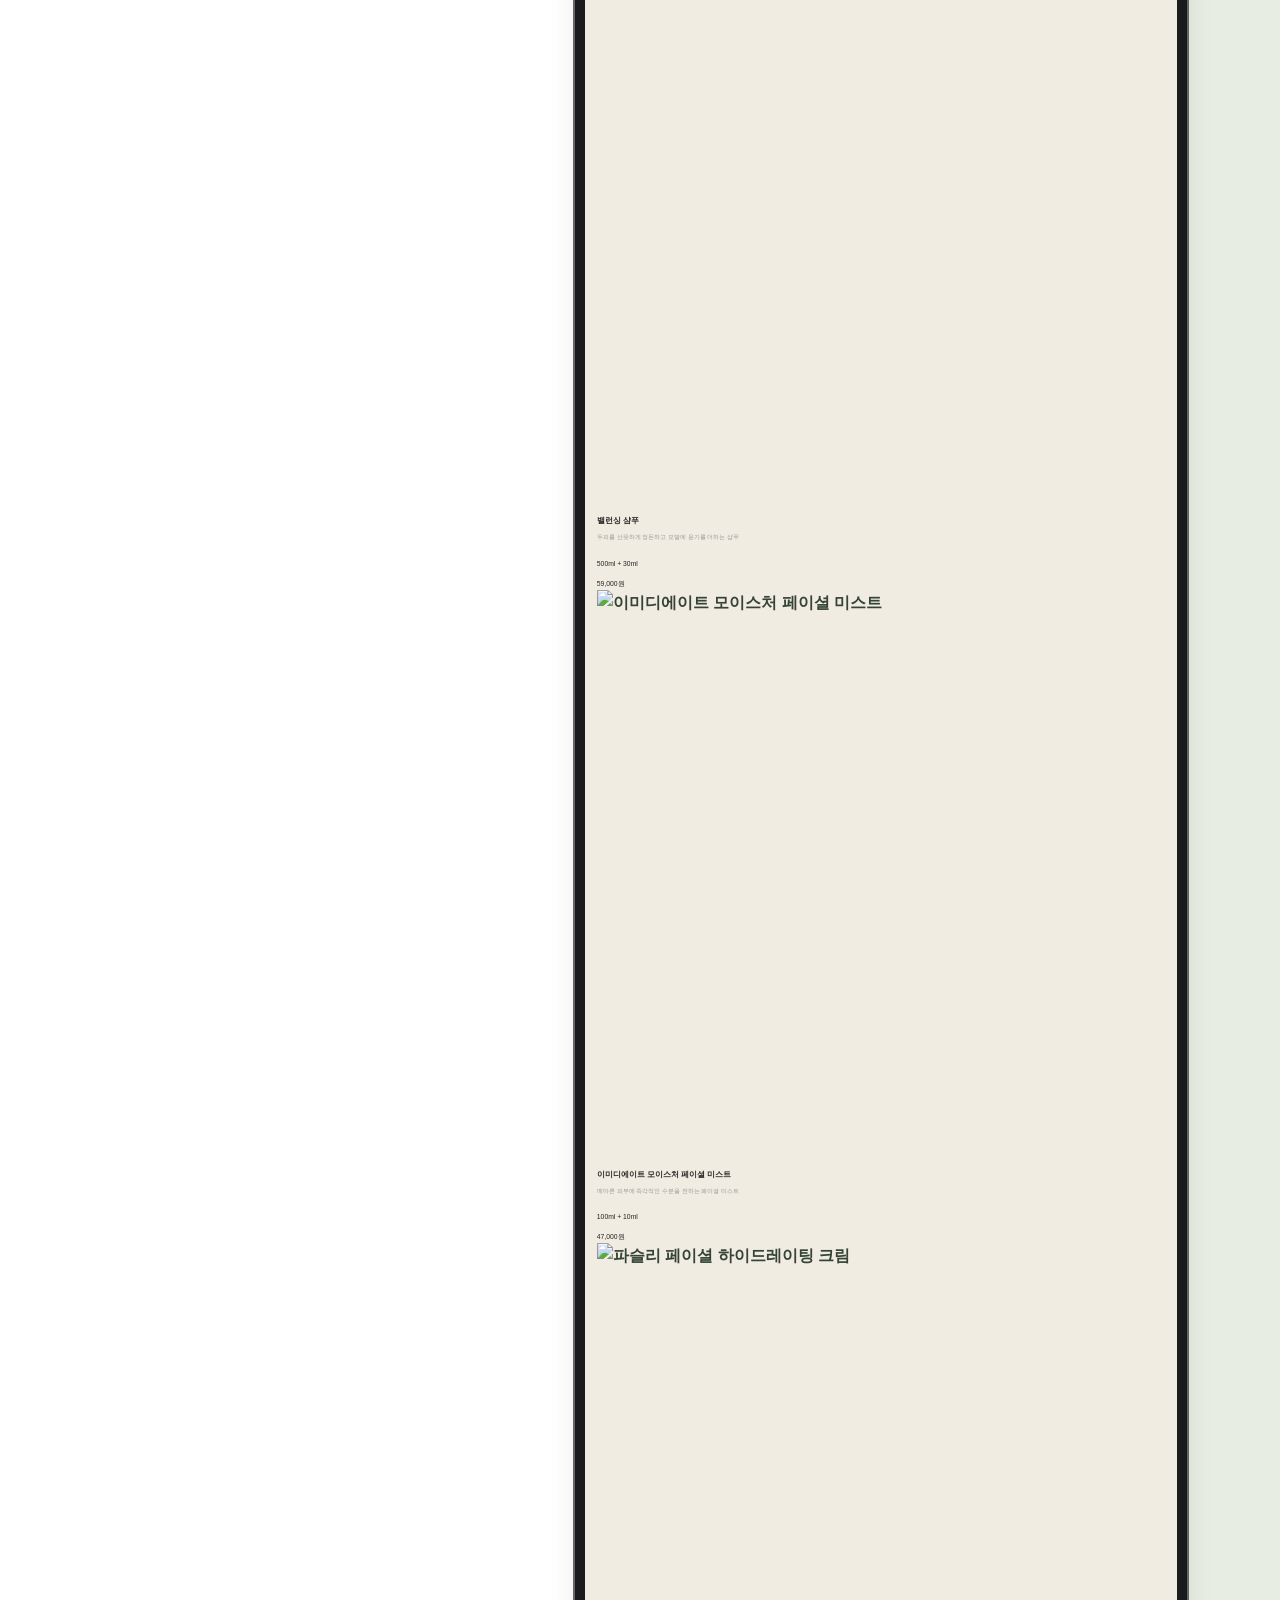
==== commit c6da5159: "5 수정" ====
--- a/index.html
+++ b/index.html
@@ -166,7 +166,7 @@
                                 <div><dt>Skills</dt><dd><span class="profile-skill-icons"><span class="profile-skill-icon"><svg viewBox="0 0 24 24" role="img" aria-label="HTML5"><title>HTML5</title><path d="M4 3h16l-1.5 17L12 22l-6.5-2Z"/><path d="M16 7H8l.4 5h7l-.4 4-3 1-3-1-.2-2"/></svg></span><span class="profile-skill-icon"><svg viewBox="0 0 24 24" role="img" aria-label="CSS3"><title>CSS3</title><path d="M4 3h16l-1.5 17L12 22l-6.5-2Z"/><path d="M8 7h8l-.4 5H9m6.6 0-.4 4-3 1-3-1-.2-2"/></svg></span><span class="profile-skill-icon"><svg viewBox="0 0 24 24" role="img" aria-label="JavaScript"><title>JavaScript</title><rect x="3" y="3" width="18" height="18" rx="1"/><text x="6" y="17" font-size="10" font-family="Arial" stroke-width=".6">JS</text></svg></span><span class="profile-skill-icon"><svg viewBox="0 0 24 24" role="img" aria-label="Responsive Web"><title>Responsive Web</title><rect x="2" y="4" width="15" height="11" rx="2"/><path d="M6 20h8M10 15v5"/><rect x="16" y="10" width="6" height="12" rx="1"/></svg></span><span class="profile-skill-icon"><svg viewBox="0 0 24 24" role="img" aria-label="Figma"><title>Figma</title><path d="M12 2H8a4 4 0 0 0 0 8h4Zm0 8H8a4 4 0 0 0 0 8h4Zm0 8H8a4 4 0 1 0 4 4Z"/><path d="M12 2h4a4 4 0 0 1 0 8h-4Z"/><circle cx="16" cy="14" r="4"/></svg></span><span class="profile-skill-icon"><svg viewBox="0 0 24 24" role="img" aria-label="Photoshop"><title>Photoshop</title><rect x="2" y="2" width="20" height="20" rx="4"/><text x="5" y="16" font-size="11" font-family="Arial" stroke-width=".6">Ps</text></svg></span><span class="profile-skill-icon"><svg viewBox="0 0 24 24" role="img" aria-label="Illustrator"><title>Illustrator</title><rect x="2" y="2" width="20" height="20" rx="4"/><text x="6" y="16" font-size="11" font-family="Arial" stroke-width=".6">Ai</text></svg></span><span class="profile-skill-icon profile-skill-text">UI/UX</span><span class="profile-skill-icon"><svg viewBox="0 0 24 24" role="img" aria-label="VS Code"><title>VS Code</title><path d="m16 2 6 3v14l-6 3L2 8l3-3 11 11V2ZM16 8 5 19l-3-3 14-14"/></svg></span><span class="profile-skill-icon"><svg viewBox="0 0 24 24" role="img" aria-label="Git"><title>Git</title><path d="m12 2 10 10-10 10L2 12Z"/><path d="M8 6v9m0-6 7 6"/><circle cx="8" cy="9" r="1.3"/><circle cx="8" cy="16" r="1.3"/><circle cx="16" cy="16" r="1.3"/></svg></span><span class="profile-skill-icon"><svg viewBox="0 0 24 24" role="img" aria-label="GitHub"><title>GitHub</title><path d="M8 21v-3c-4 1-4-2-6-2m14 5v-4c0-1-.3-2-1-2 4-.5 6-2 6-6 0-1-.4-2-1-3 0-1 0-2-.5-3L16 5a12 12 0 0 0-8 0L4.5 3C4 4 4 5 4 6c-.6 1-1 2-1 3 0 4 2 5.5 6 6-.7.5-1 1-1 2"/></svg></span><span class="profile-skill-icon"><svg viewBox="0 0 24 24" role="img" aria-label="Notion"><title>Notion</title><path d="m4 3 15-1 3 3v16L6 23l-4-4V5Z"/><path d="m2 5 4 2 16-2M6 7v16M9 18V10l8 9V9M8 10h3m5-1h3m-11 9h3m5 1h3"/></svg></span></span></dd></div>
                             </dl>
                         </div>
-                        <figure class="editorial-profile-photo"><span class="editorial-profile-design" aria-hidden="true">DESIGN</span><span class="editorial-profile-image-frame"><img src="./img/hm3.jpg" alt="웹 퍼블리셔 함국주 프로필"></span></figure>
+                        <figure class="editorial-profile-photo"><span class="editorial-profile-design" aria-hidden="true">DESIGN</span><span class="editorial-profile-image-frame"><img src="./img/editorial-profile-field-bent.png" alt="웹 퍼블리셔 함국주 프로필"></span></figure>
                     </div>
                 <!-- TOOLS & SKILLS -->
                 <dialog id="profile-skills-dialog" aria-label="WHAT I CAN DO">
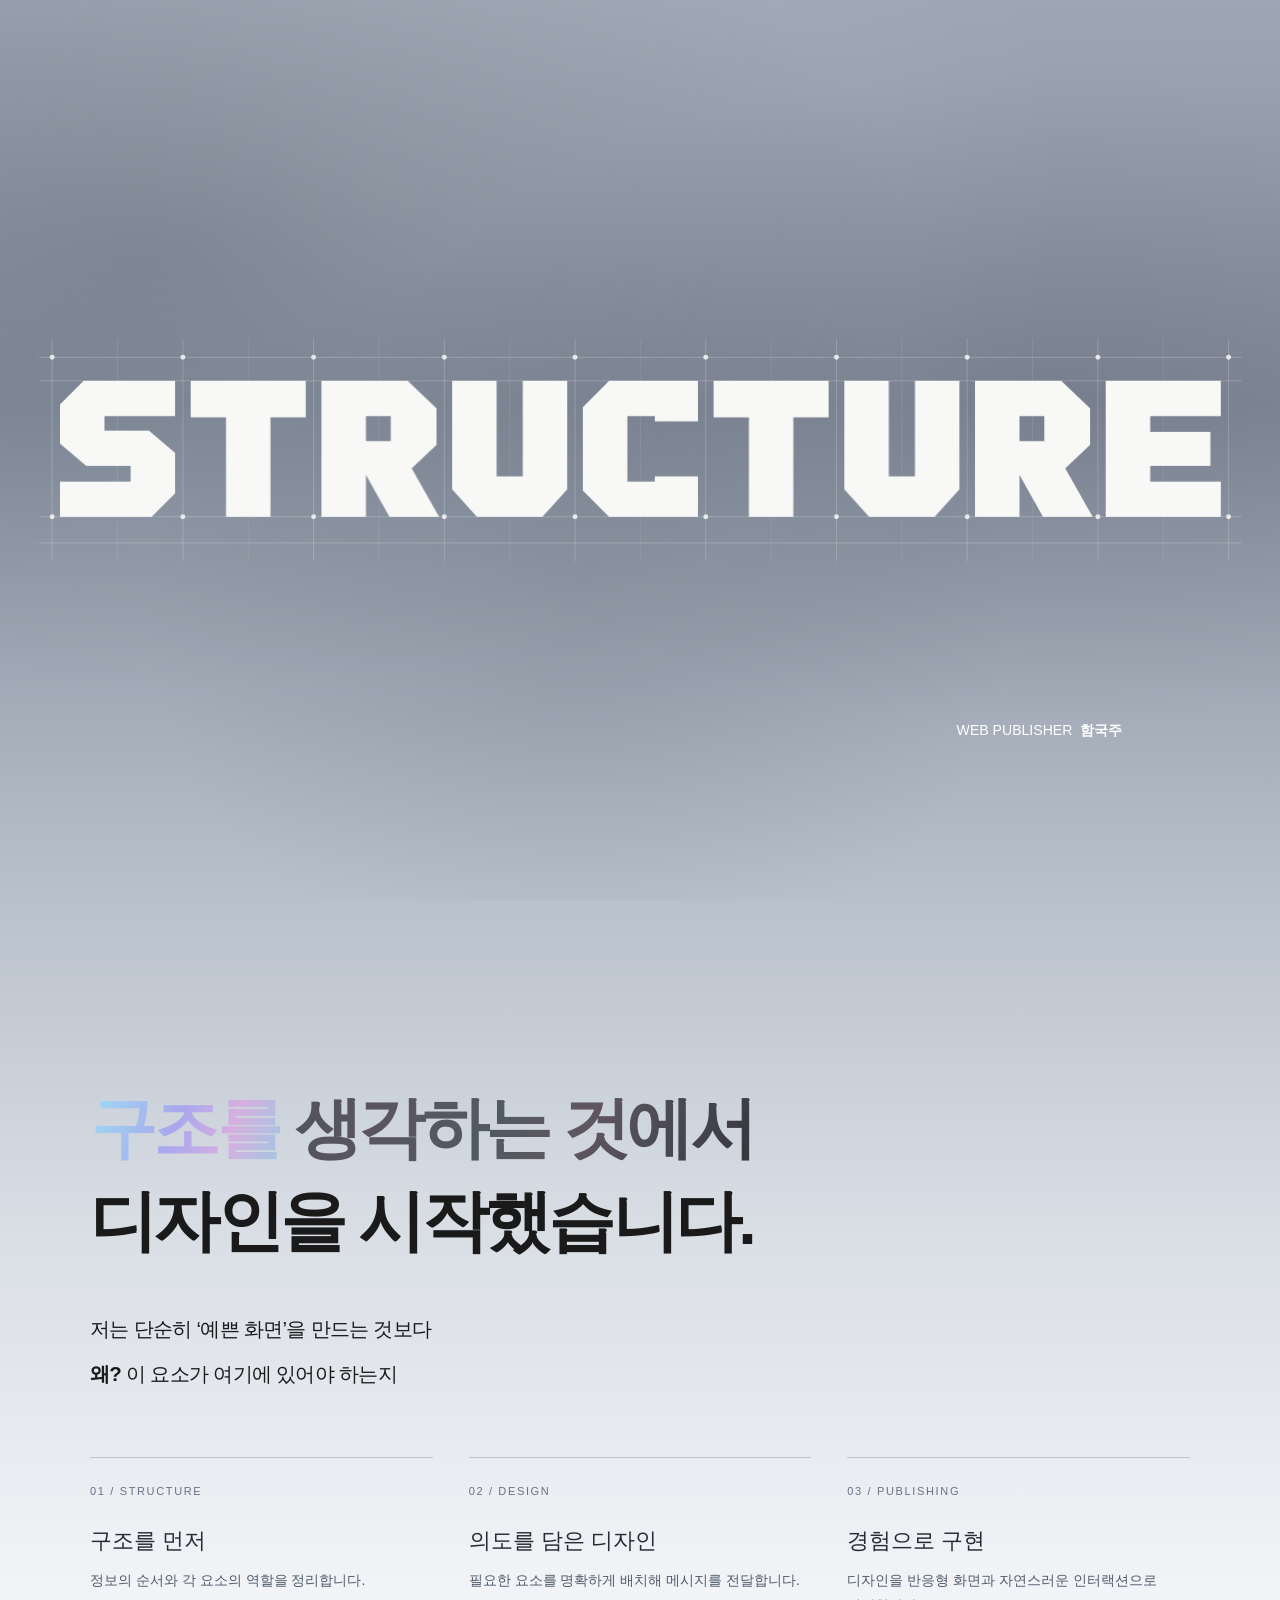
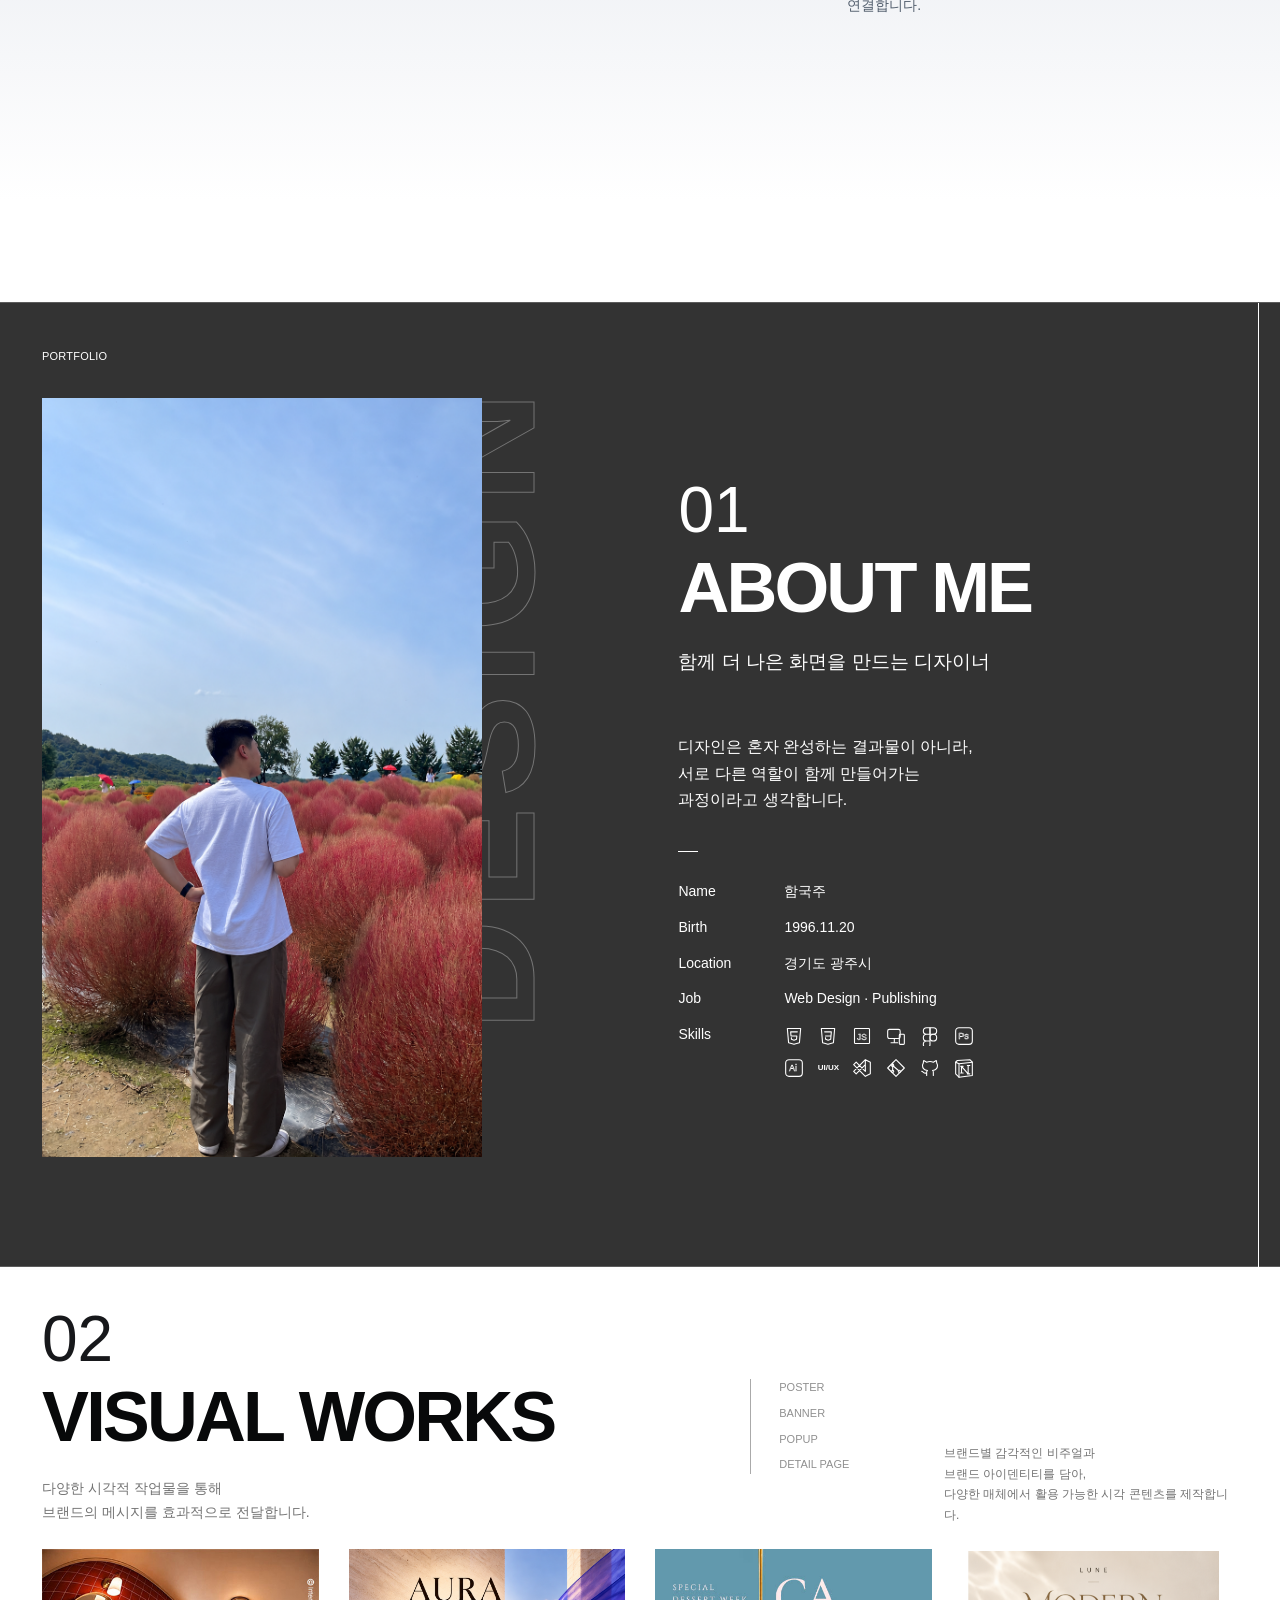
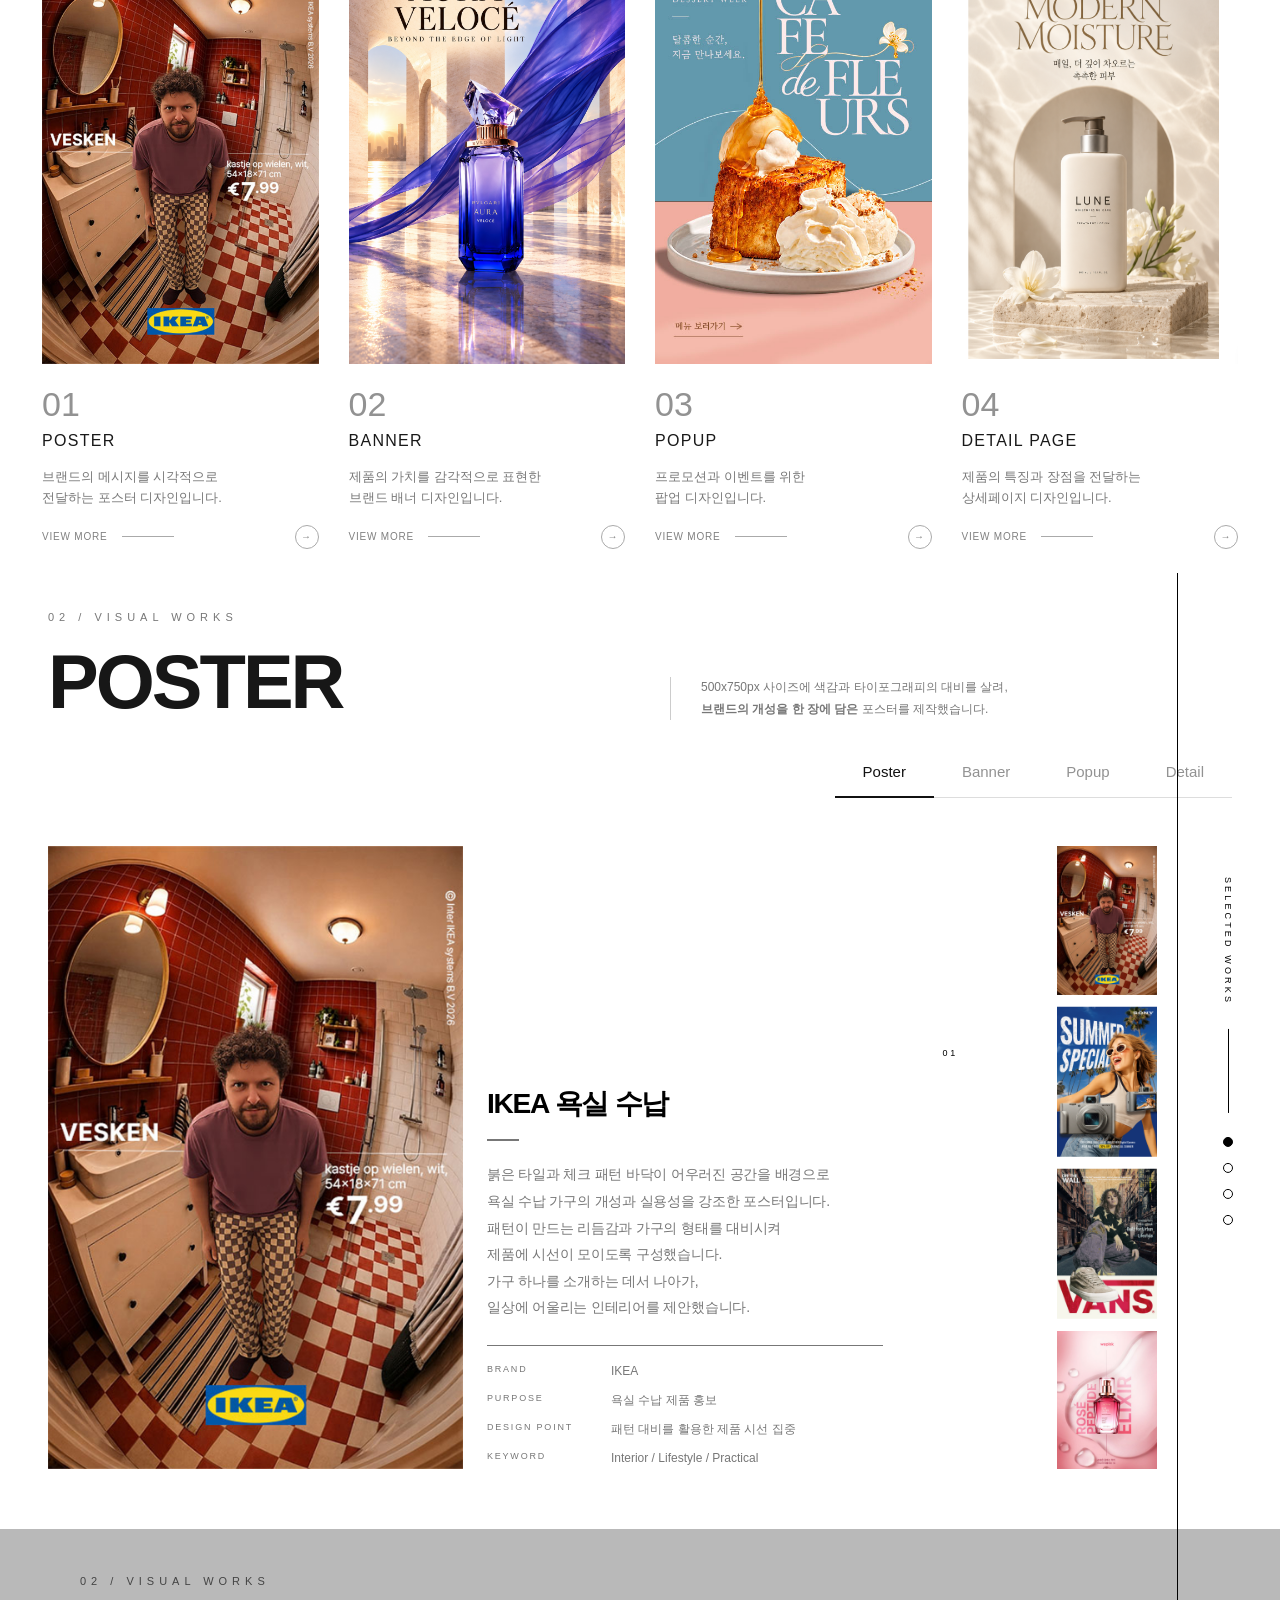
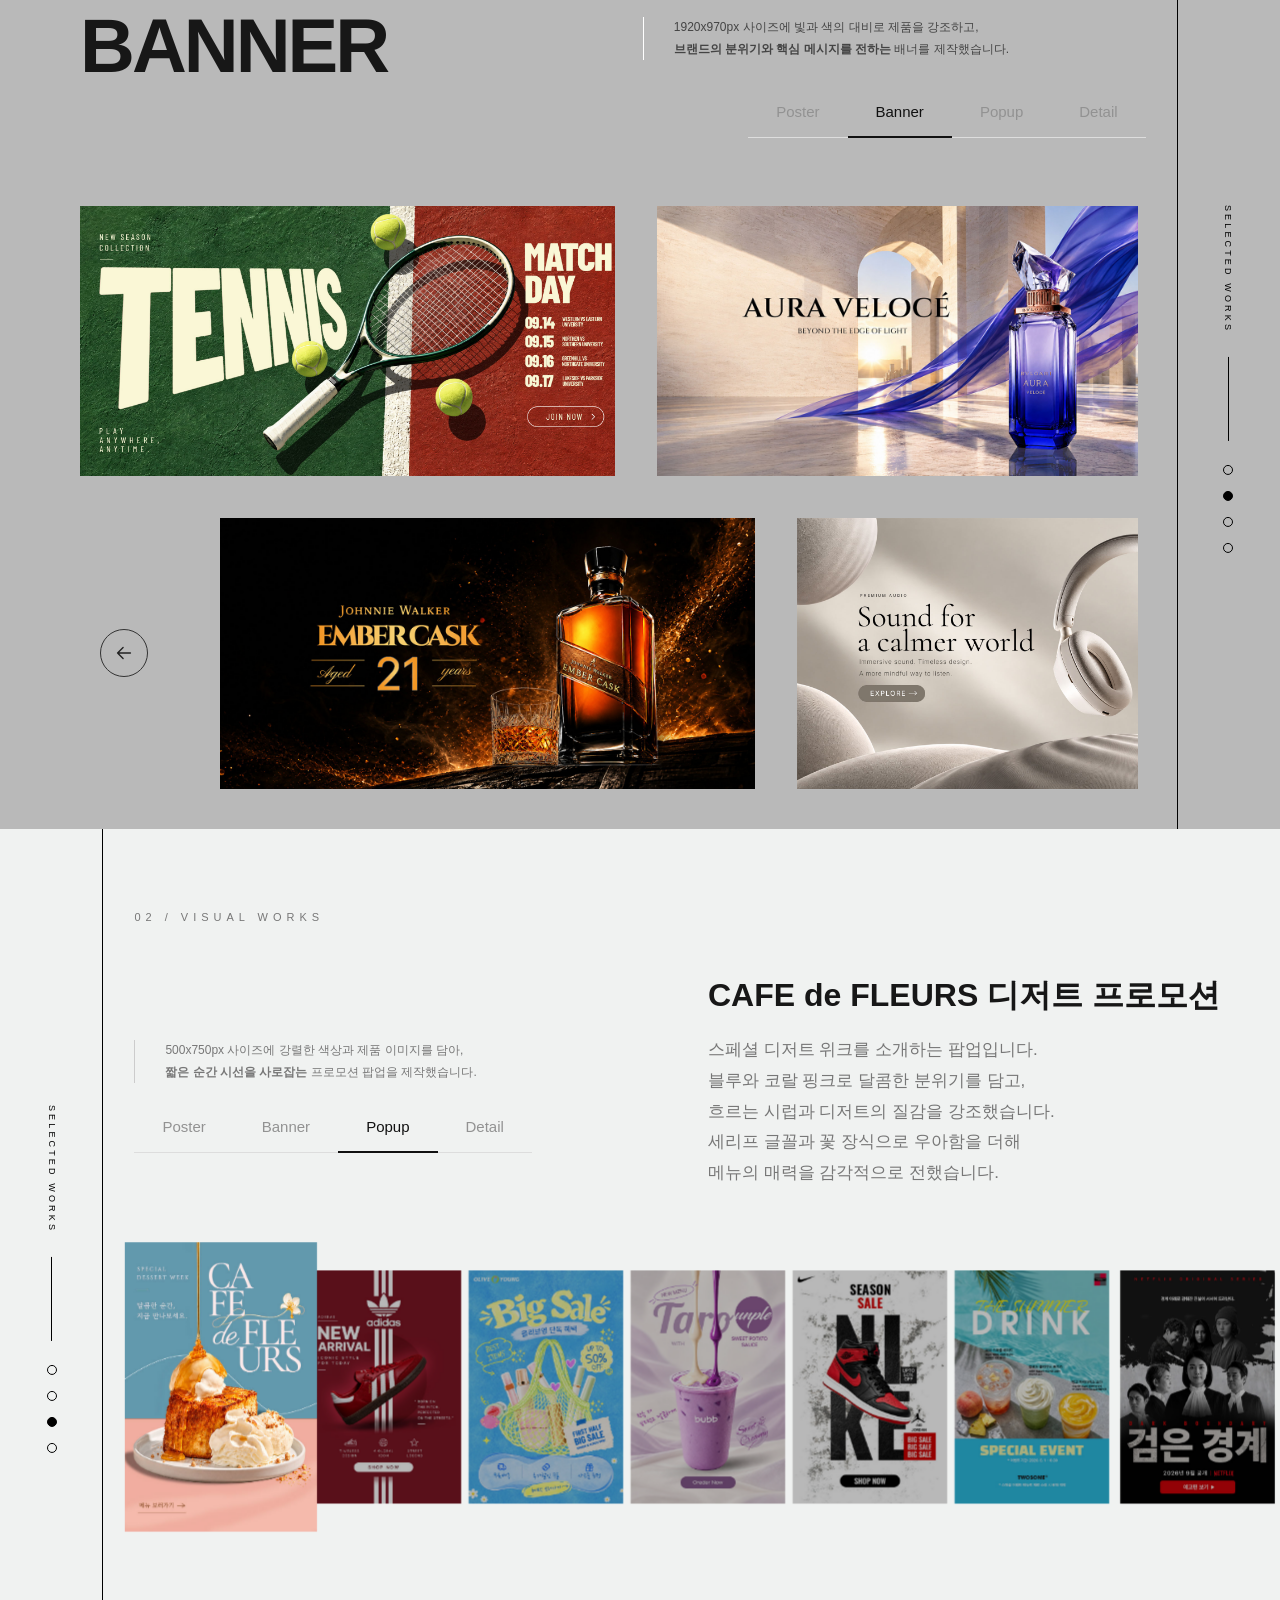
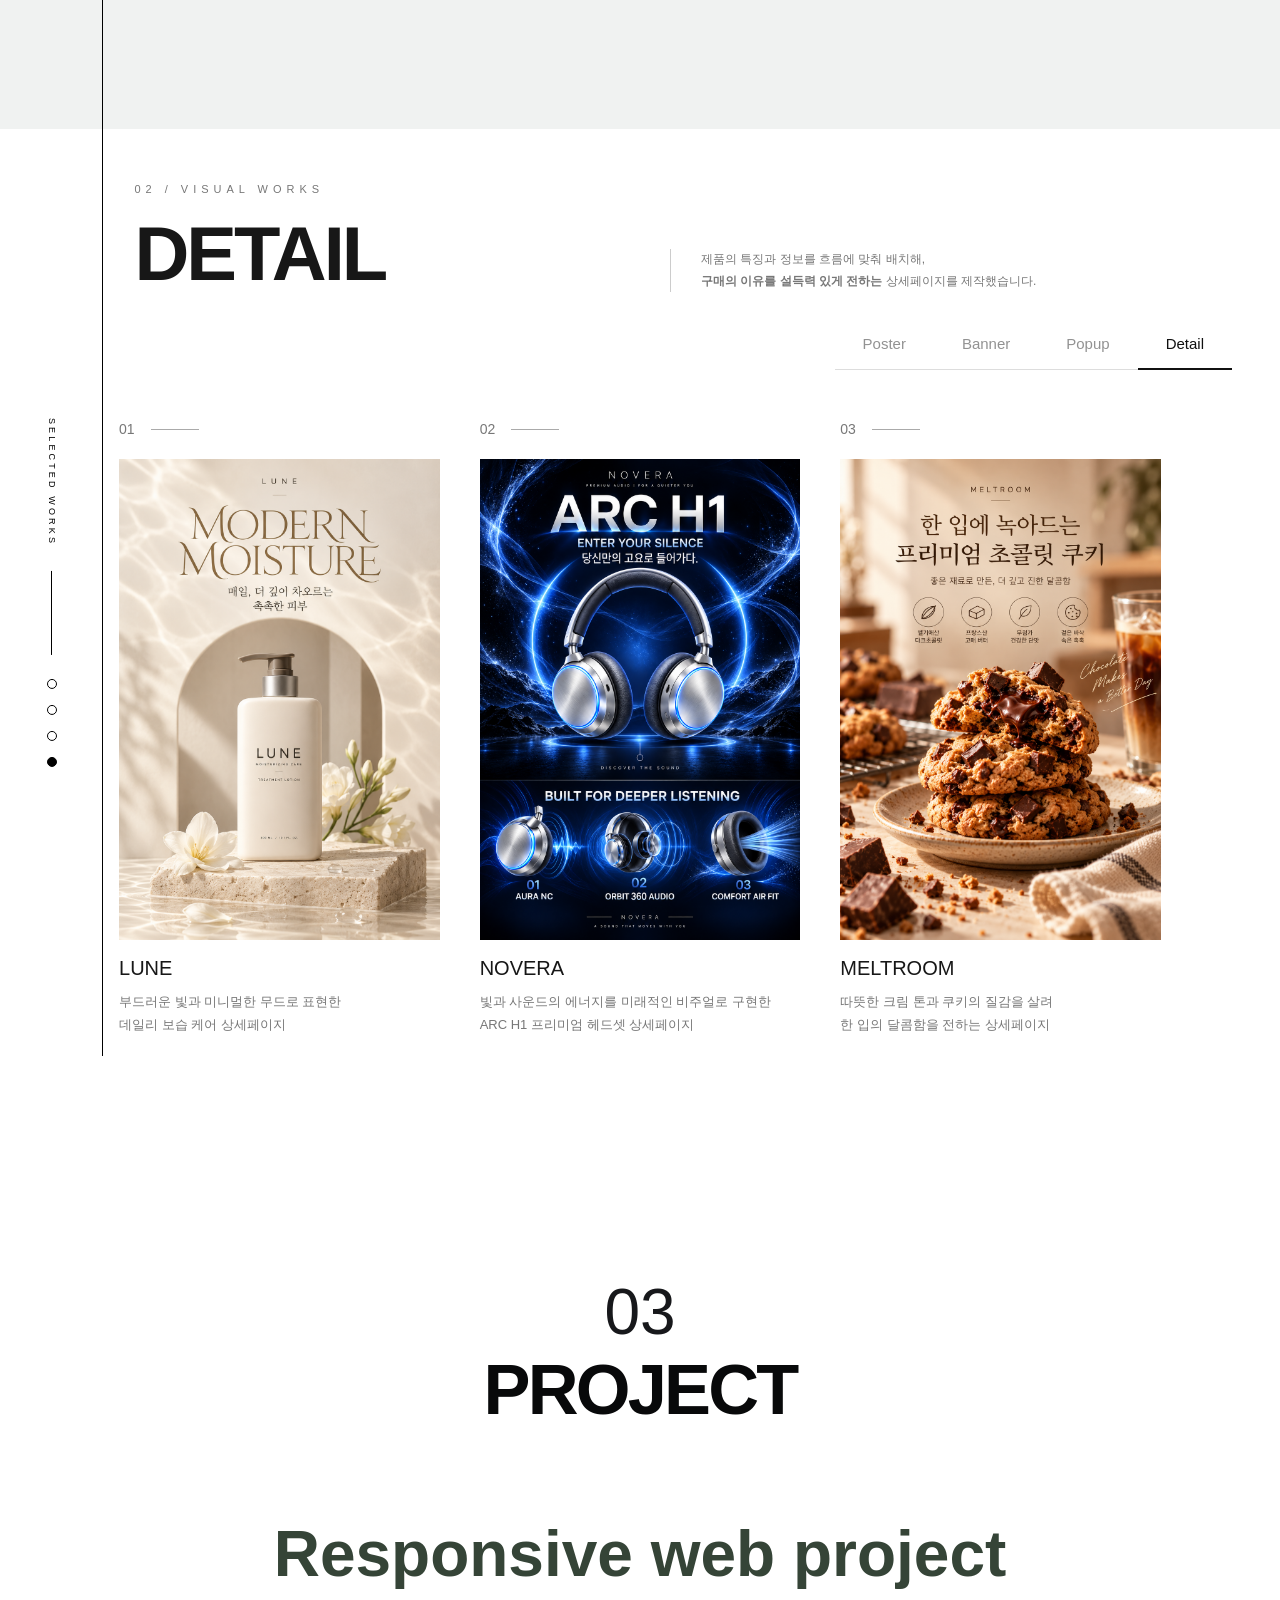
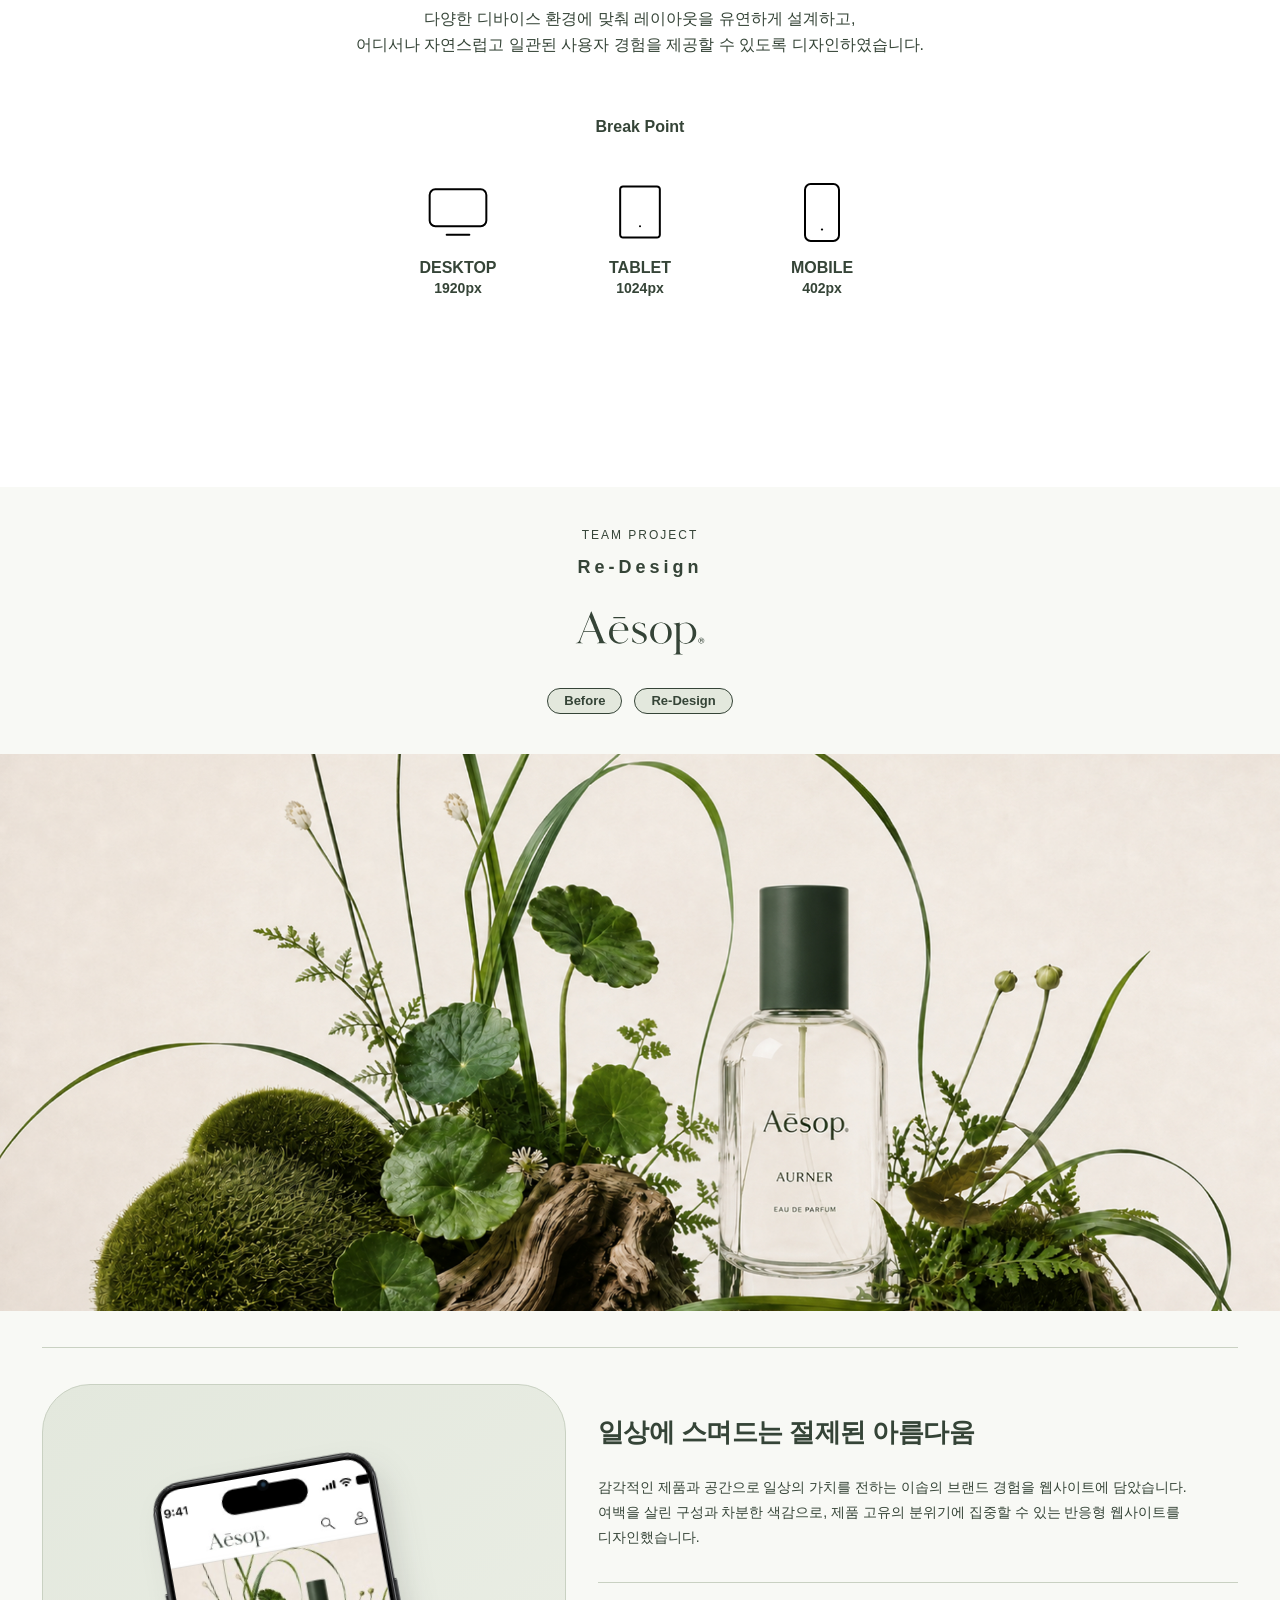
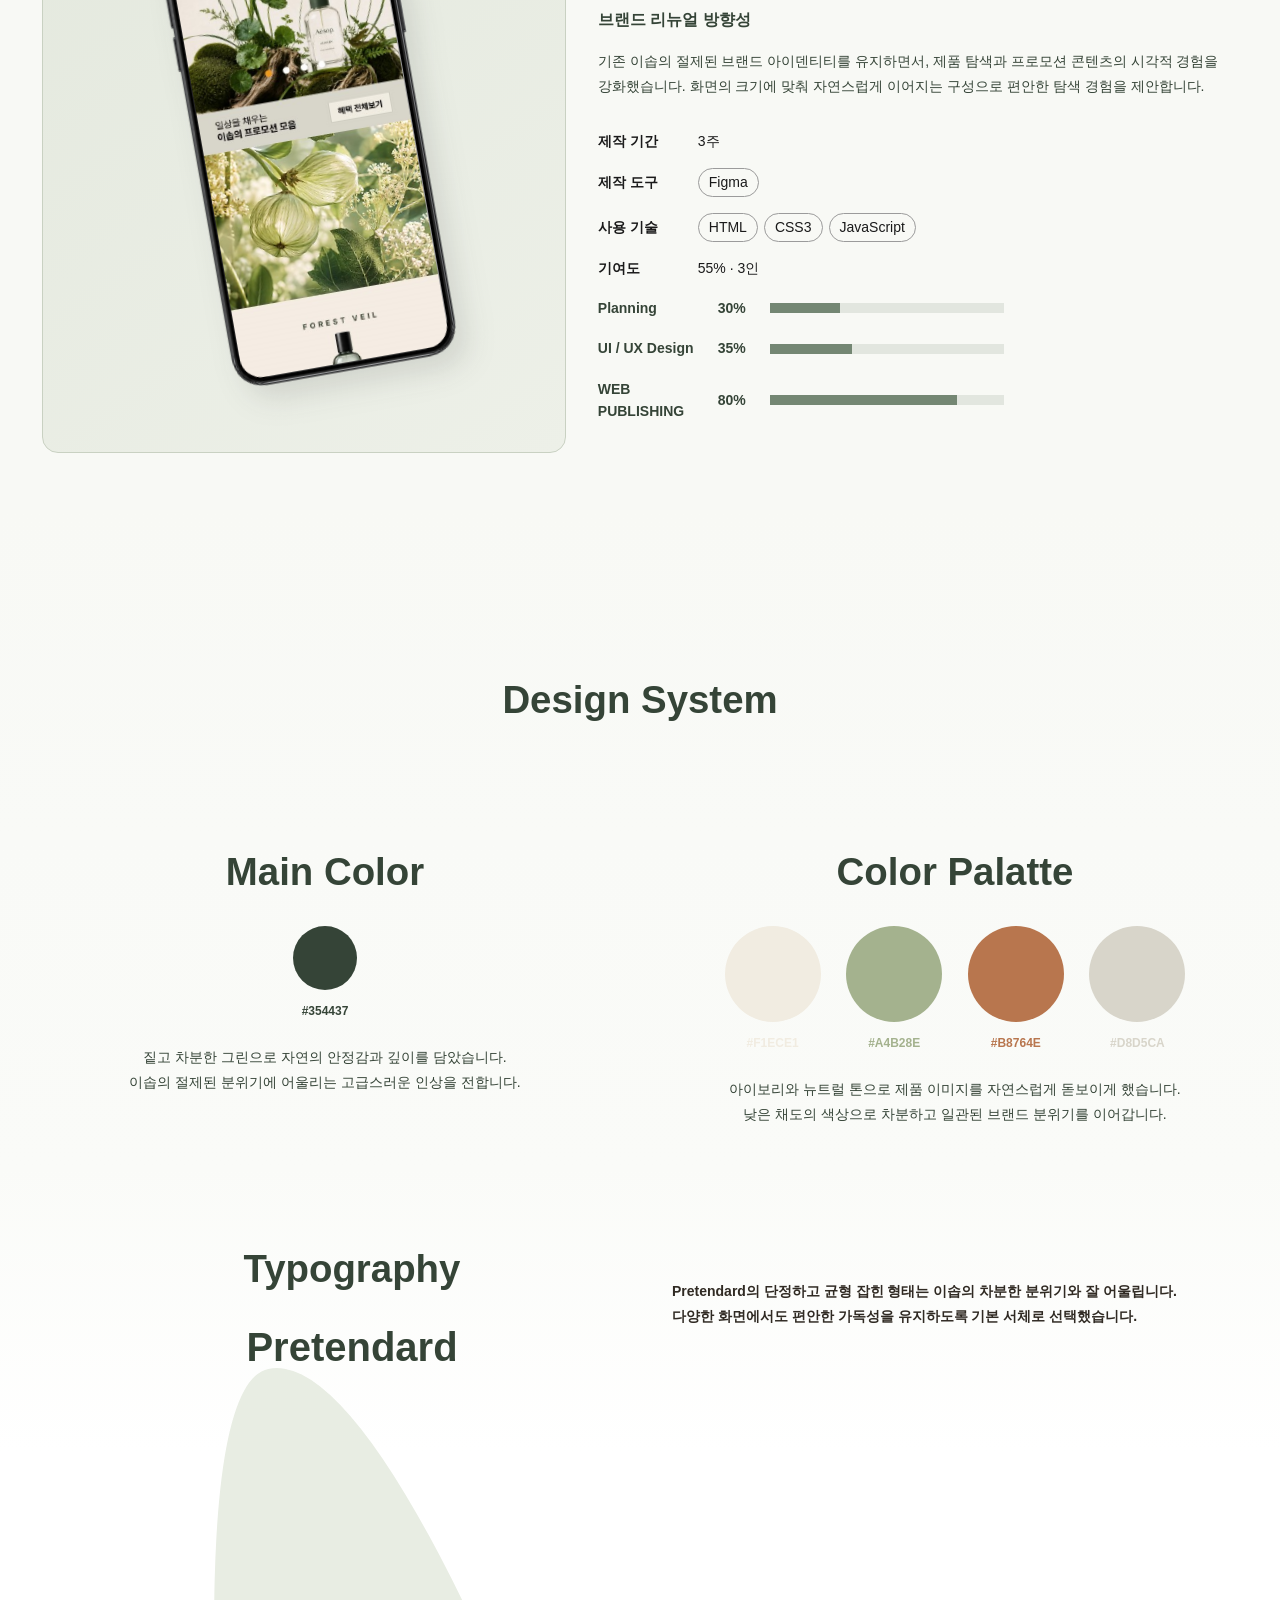
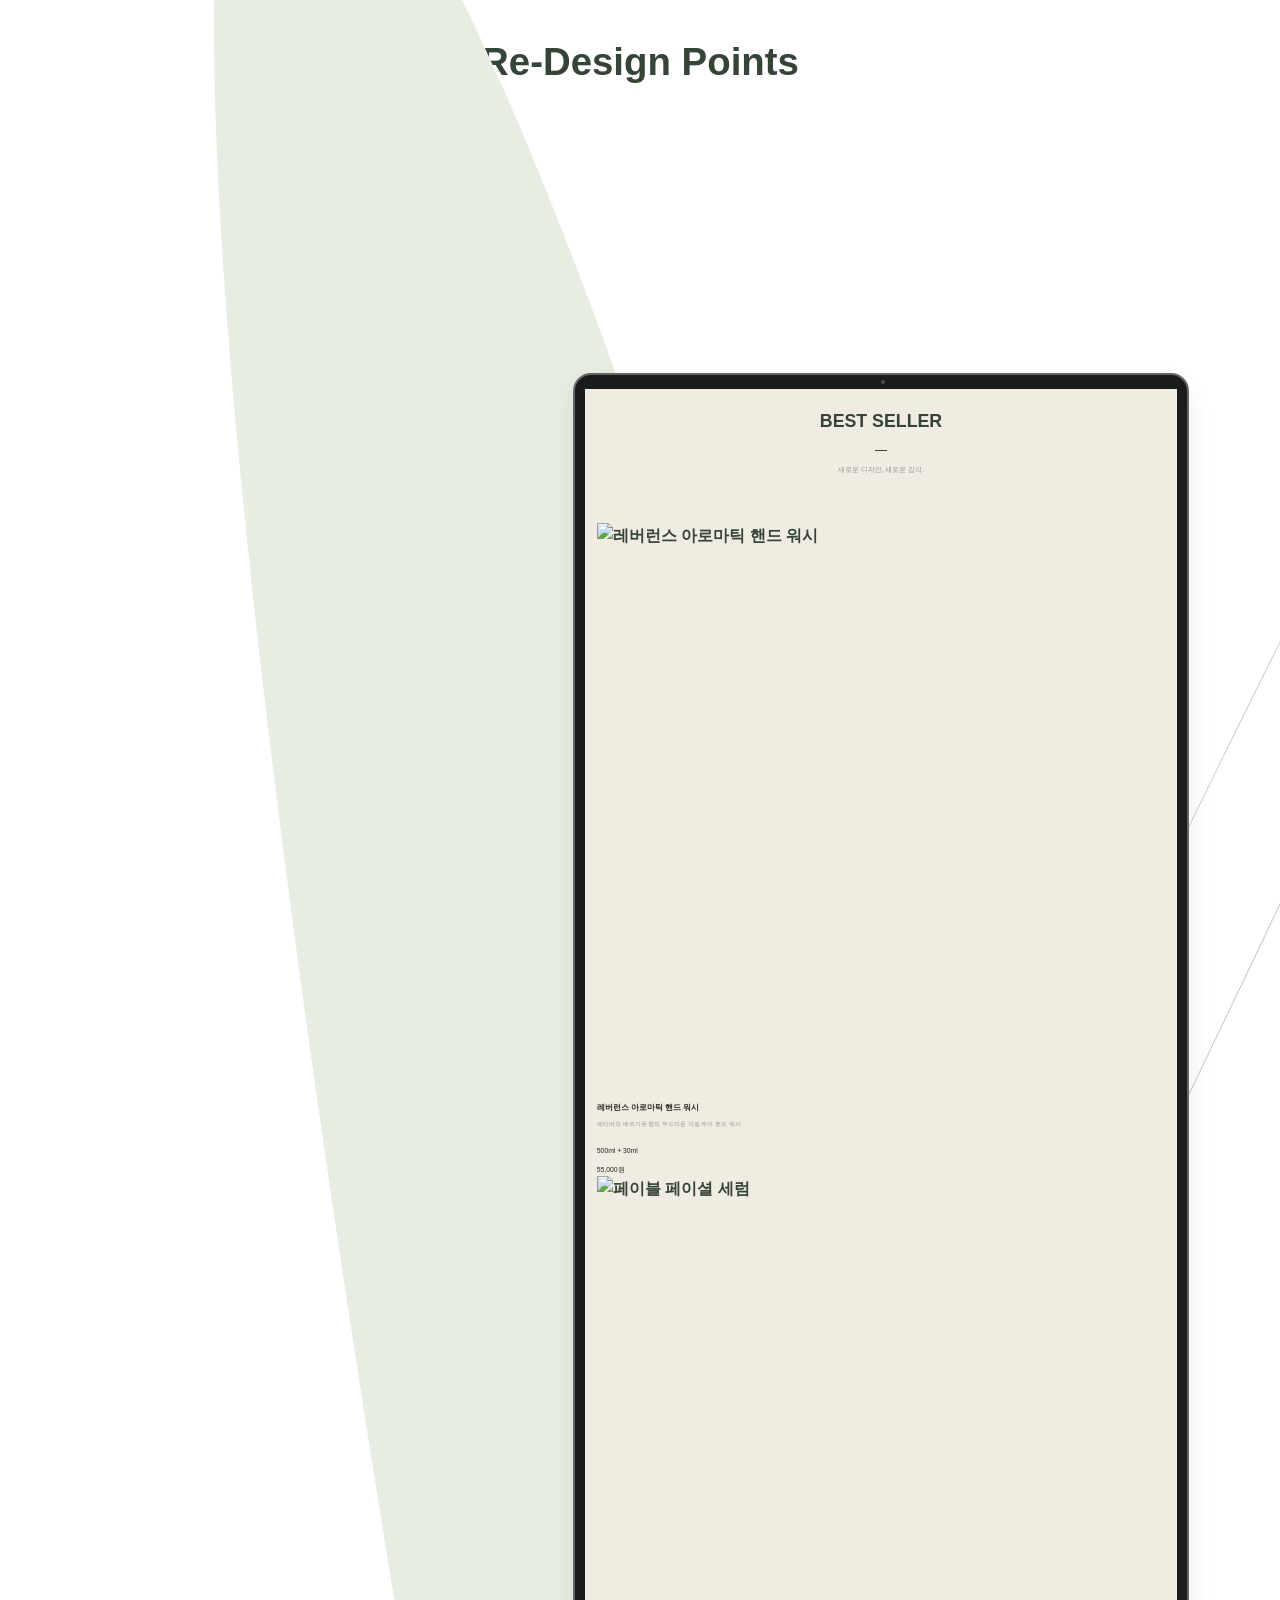
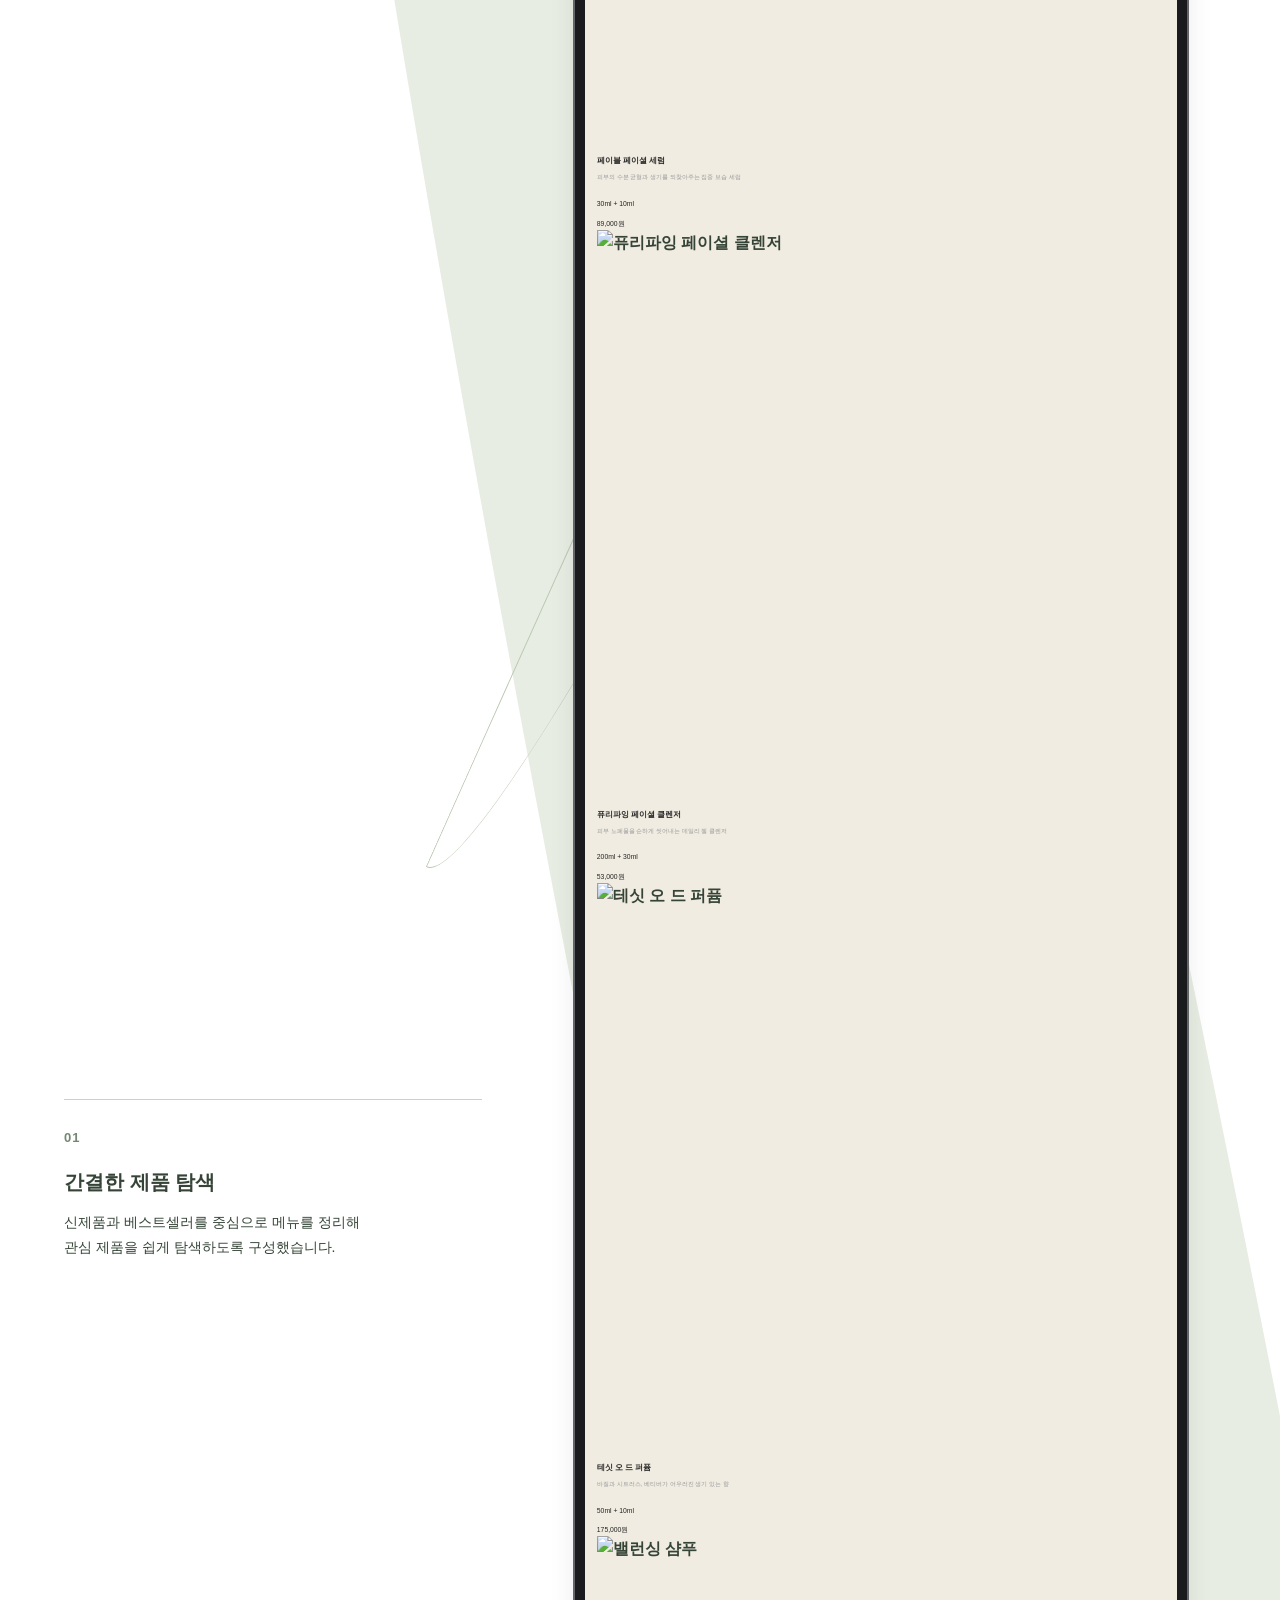
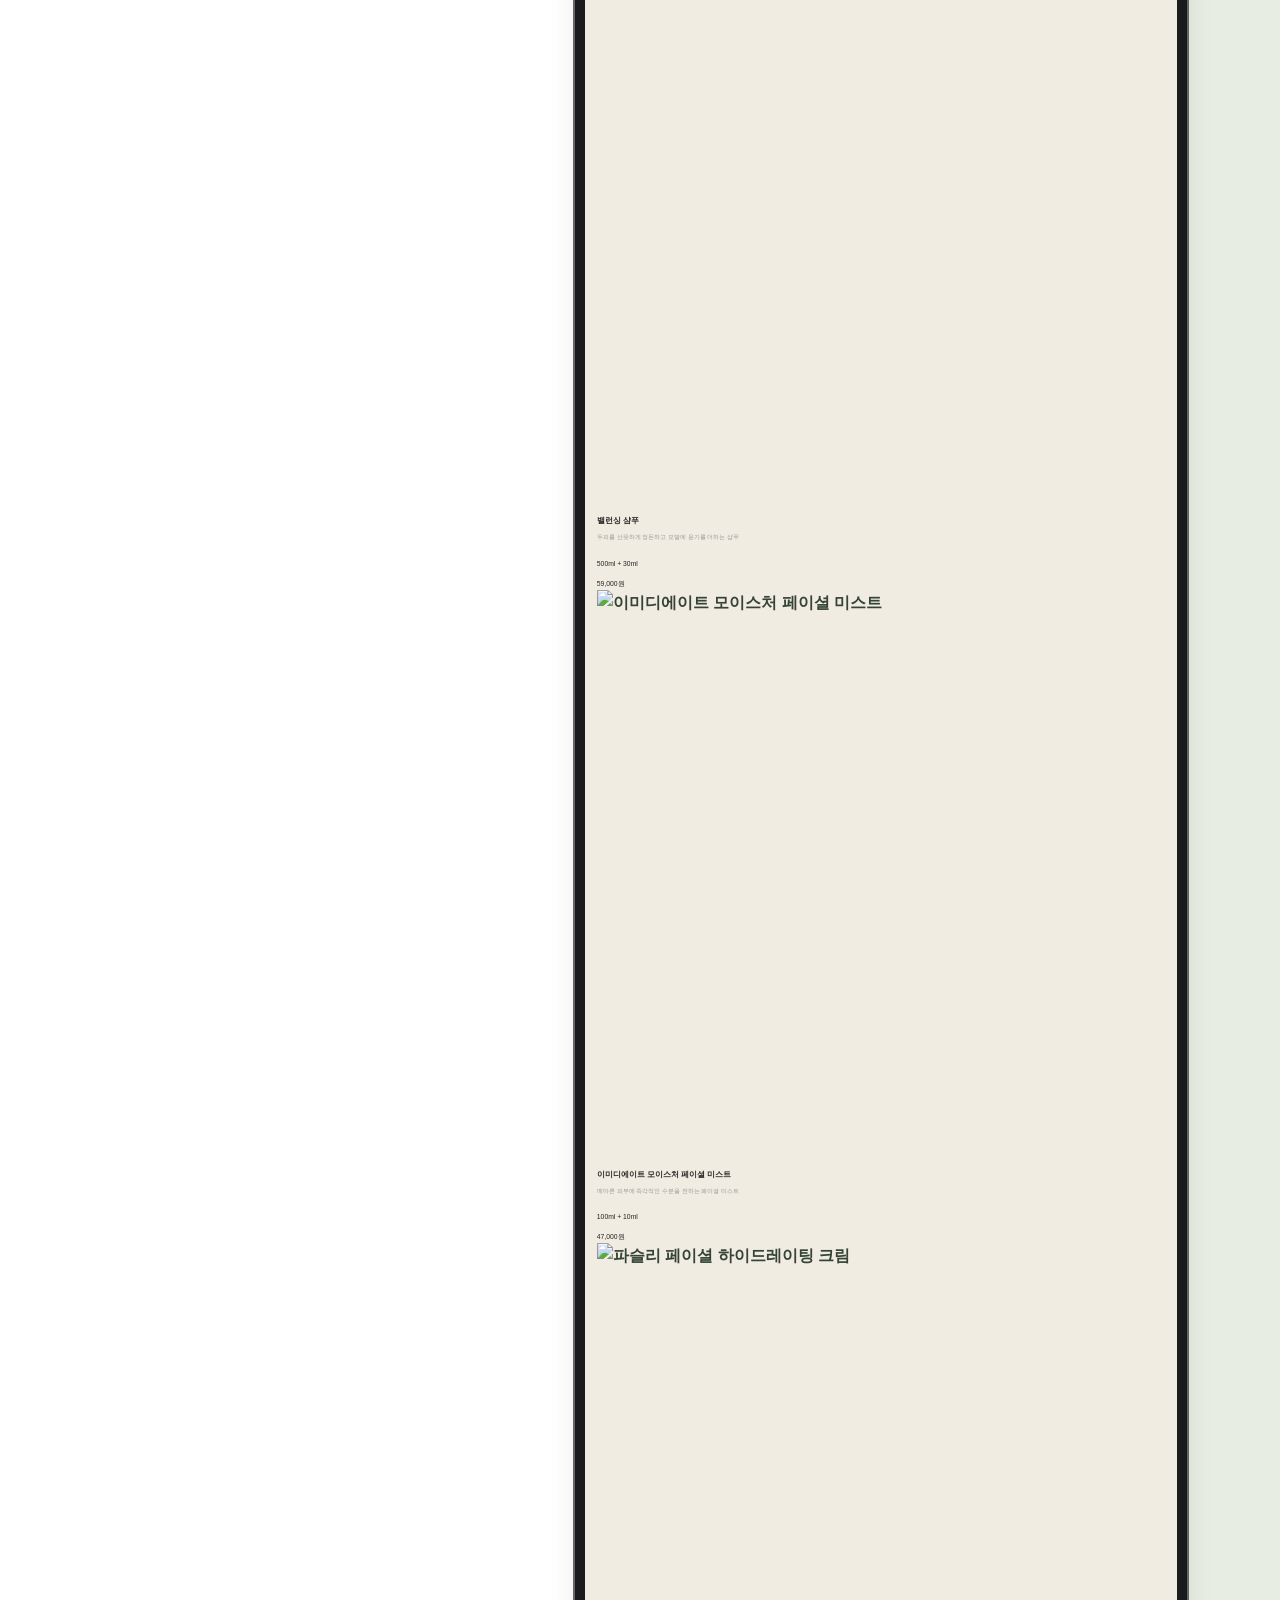
==== commit 2e1b19e2: "6 수정" ====
--- a/index.html
+++ b/index.html
@@ -77,7 +77,7 @@
     <link rel="stylesheet" href="./css/common.css?v=smooth-detail-navigation-20261007">
     <link rel="stylesheet" href="./css/header.css?v=pastel-nav-20261005">
     <link rel="stylesheet" href="./css/hero.css?v=mobile-identity-position-20261008">
-    <link rel="stylesheet" href="./css/about.css?v=profile-fullscreen-20261007">
+    <link rel="stylesheet" href="./css/about.css?v=profile-natural-ratio-20261009">
     <link rel="stylesheet" href="./css/popup.css?v=soft-reveal-4">
     <link rel="stylesheet" href="./css/poster.css?v=light-warm-circle-2">
     <link rel="stylesheet" href="./css/banner.css?v=warm-circle-2">
--- a/css/about.css
+++ b/css/about.css
@@ -4444,22 +4444,27 @@
 #about-me .editorial-profile-image-frame {
     display: contents;
 }
-@media (max-width: 402px) {
+/* Keep the full portrait at its natural proportions on mobile. */
+@media (max-width: 768px) {
+    #about-me .editorial-profile-photo {
+        aspect-ratio: auto;
+        align-self: start;
+    }
     #about-me .editorial-profile-image-frame {
-        position: absolute;
-        inset: 0;
+        position: relative;
+        display: block;
         z-index: 1;
+        overflow: hidden;
+    }
+    #about-me .editorial-profile-photo img {
+        position: static;
+        inset: auto;
         display: block;
-        overflow: hidden;
-    }
-    #about-me .editorial-profile-photo img {
-        inset: auto;
-        left: 50%;
-        top: 50%;
-        width: 155%;
-        max-width: none;
+        width: 100%;
+        max-width: 100%;
         height: auto;
-        transform: translate(-43%, -67%);
+        transform: none;
+        object-fit: contain;
         object-position: center;
     }
 }
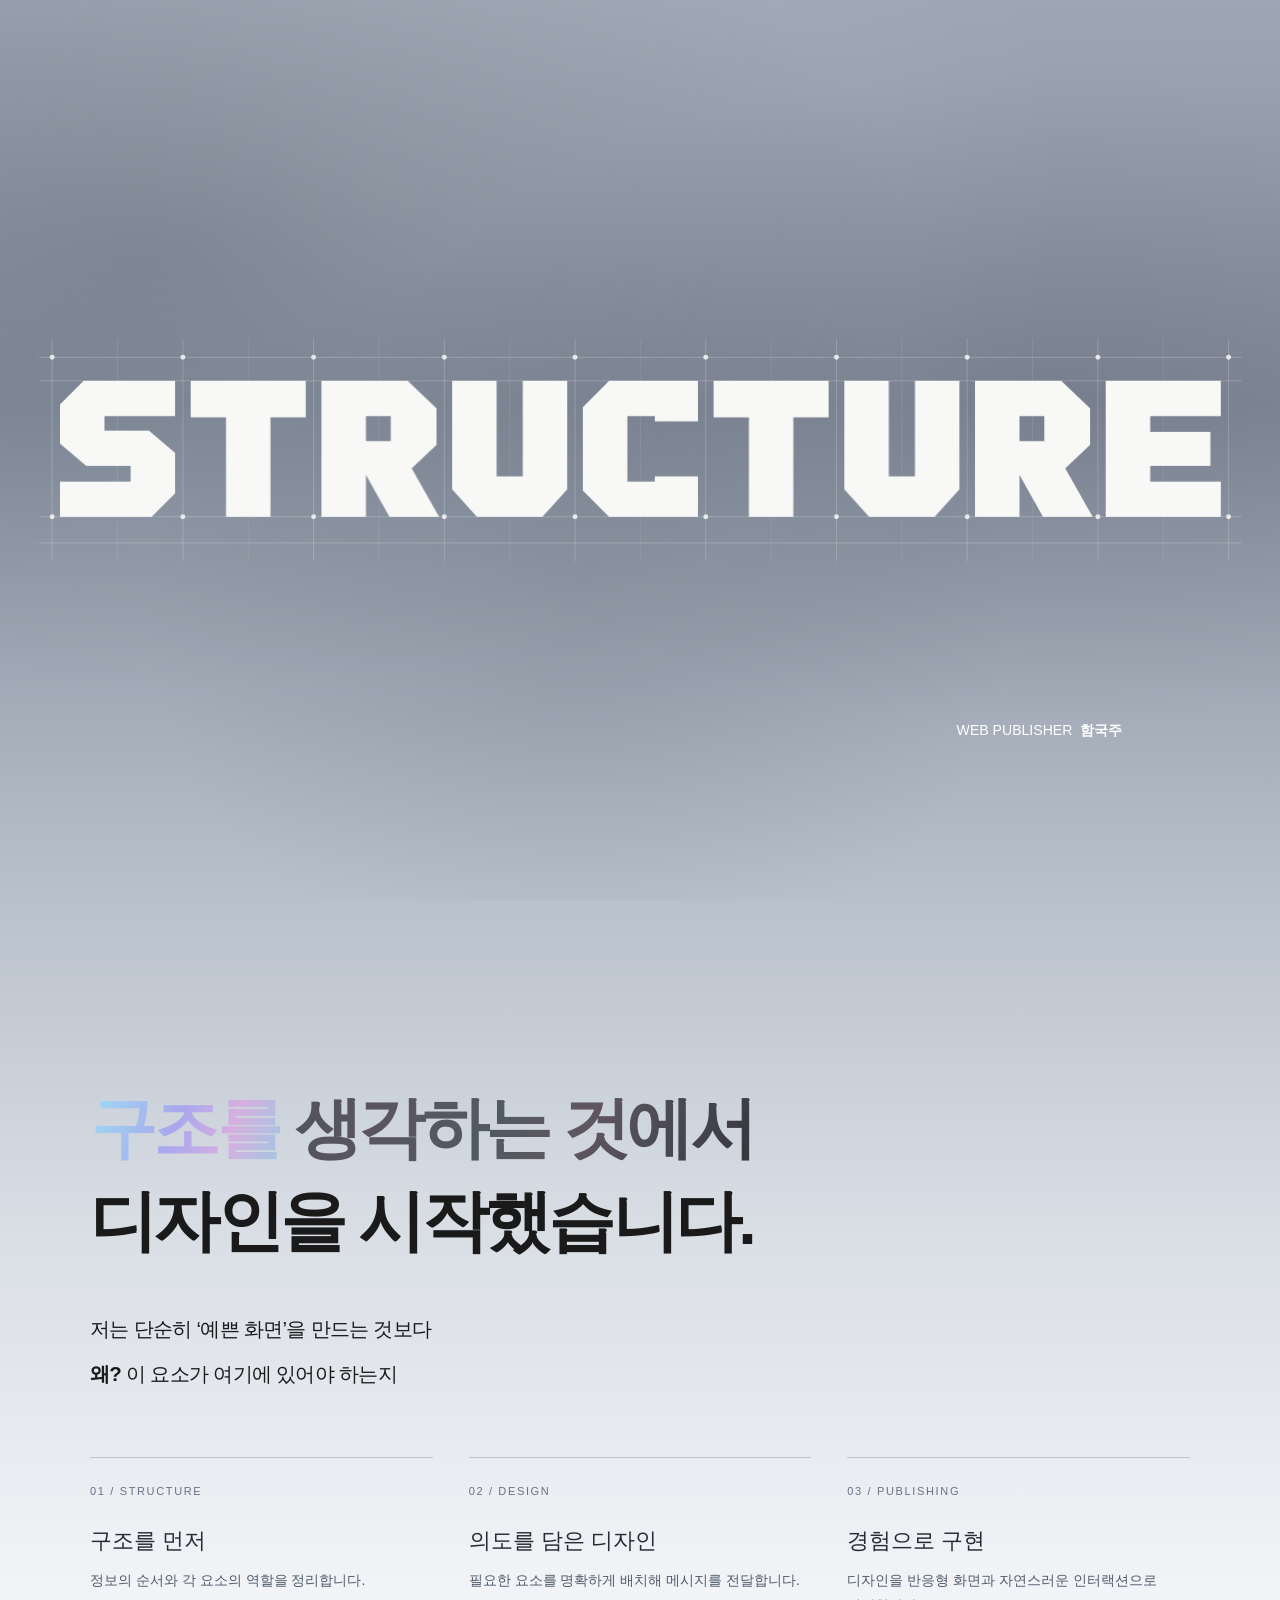
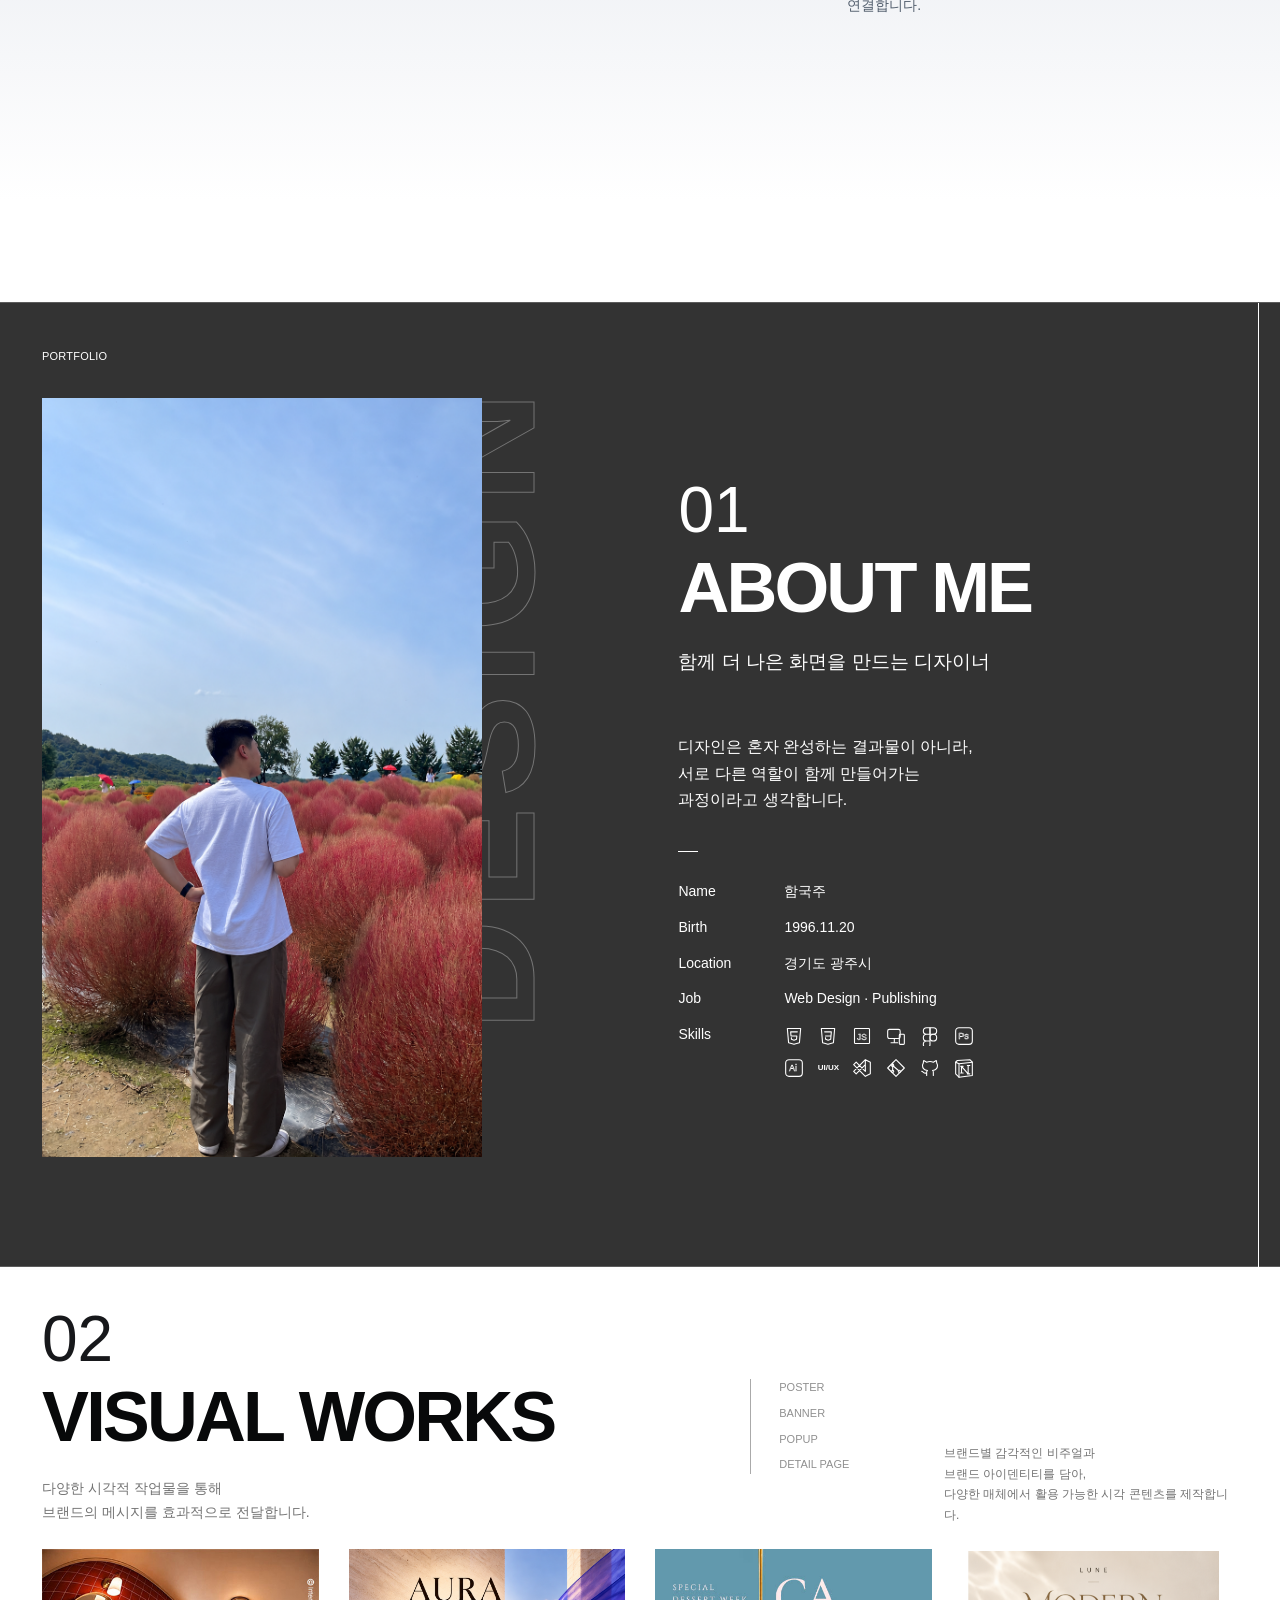
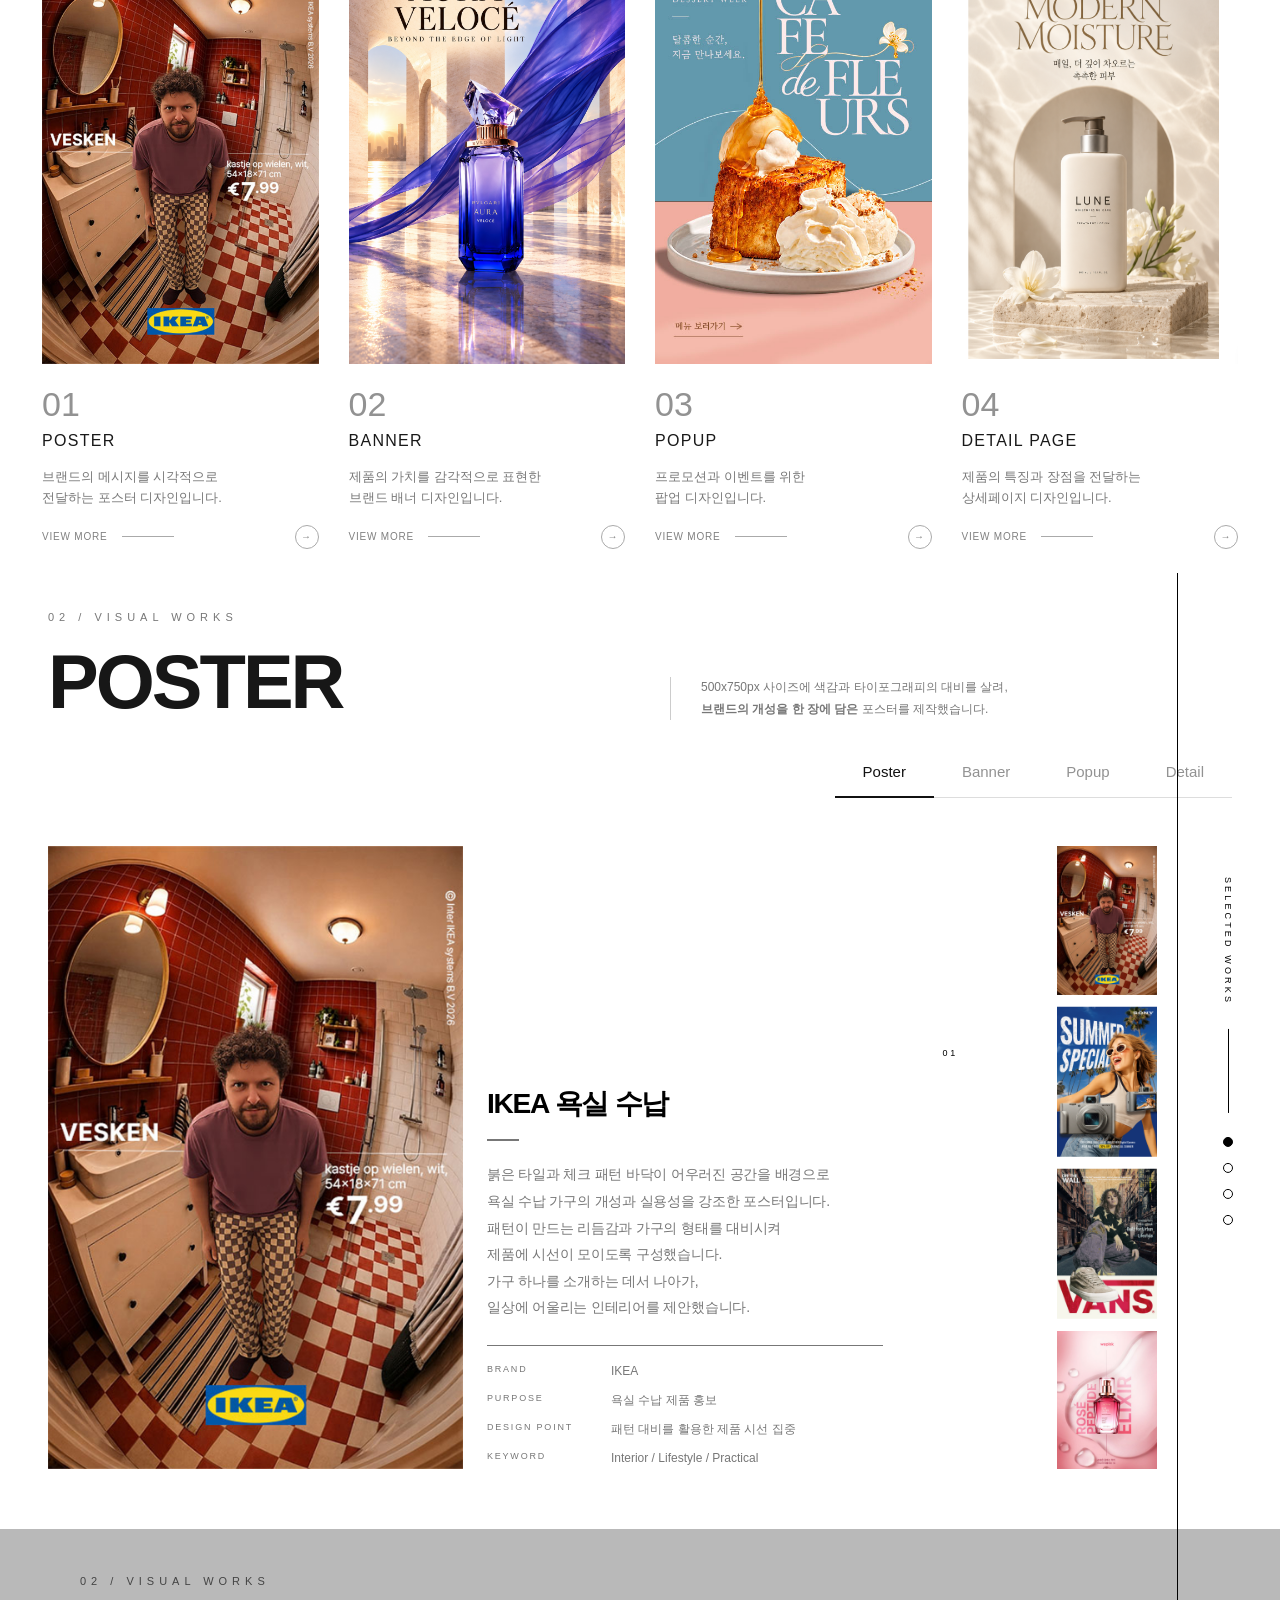
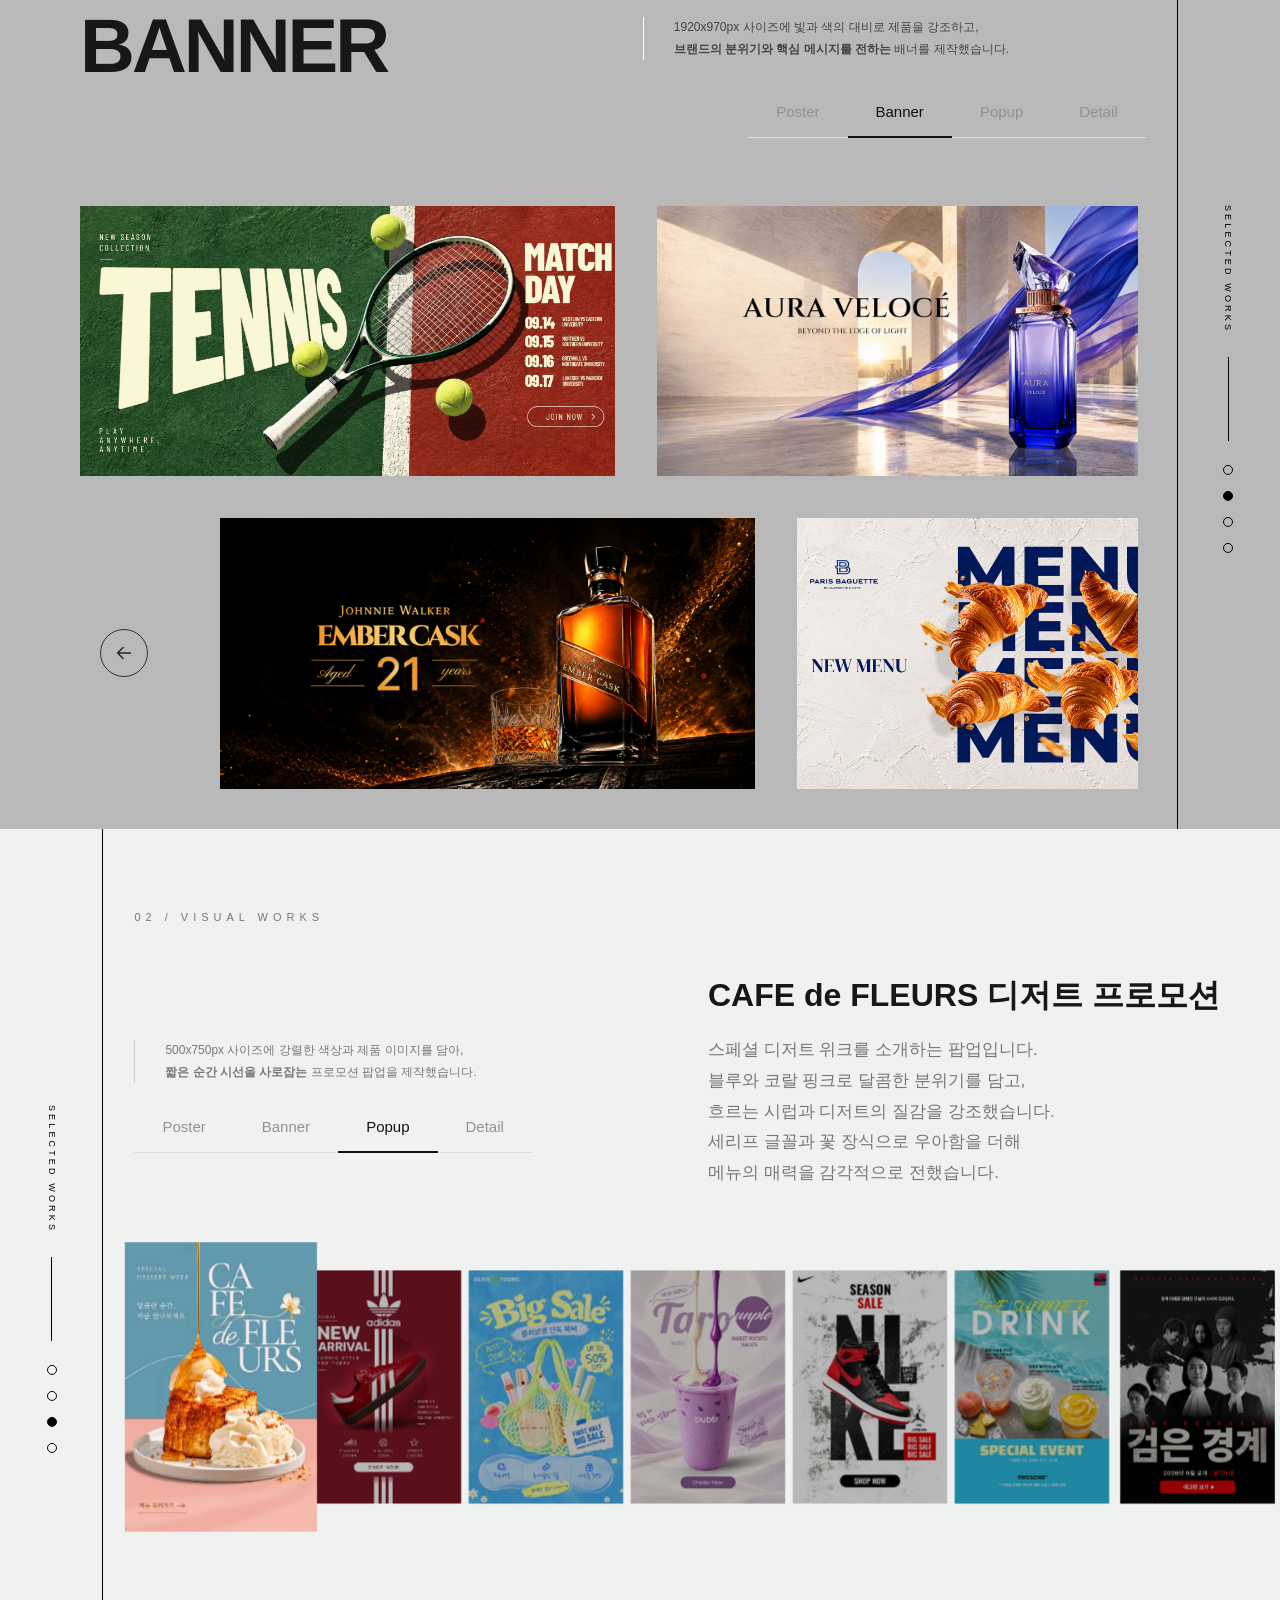
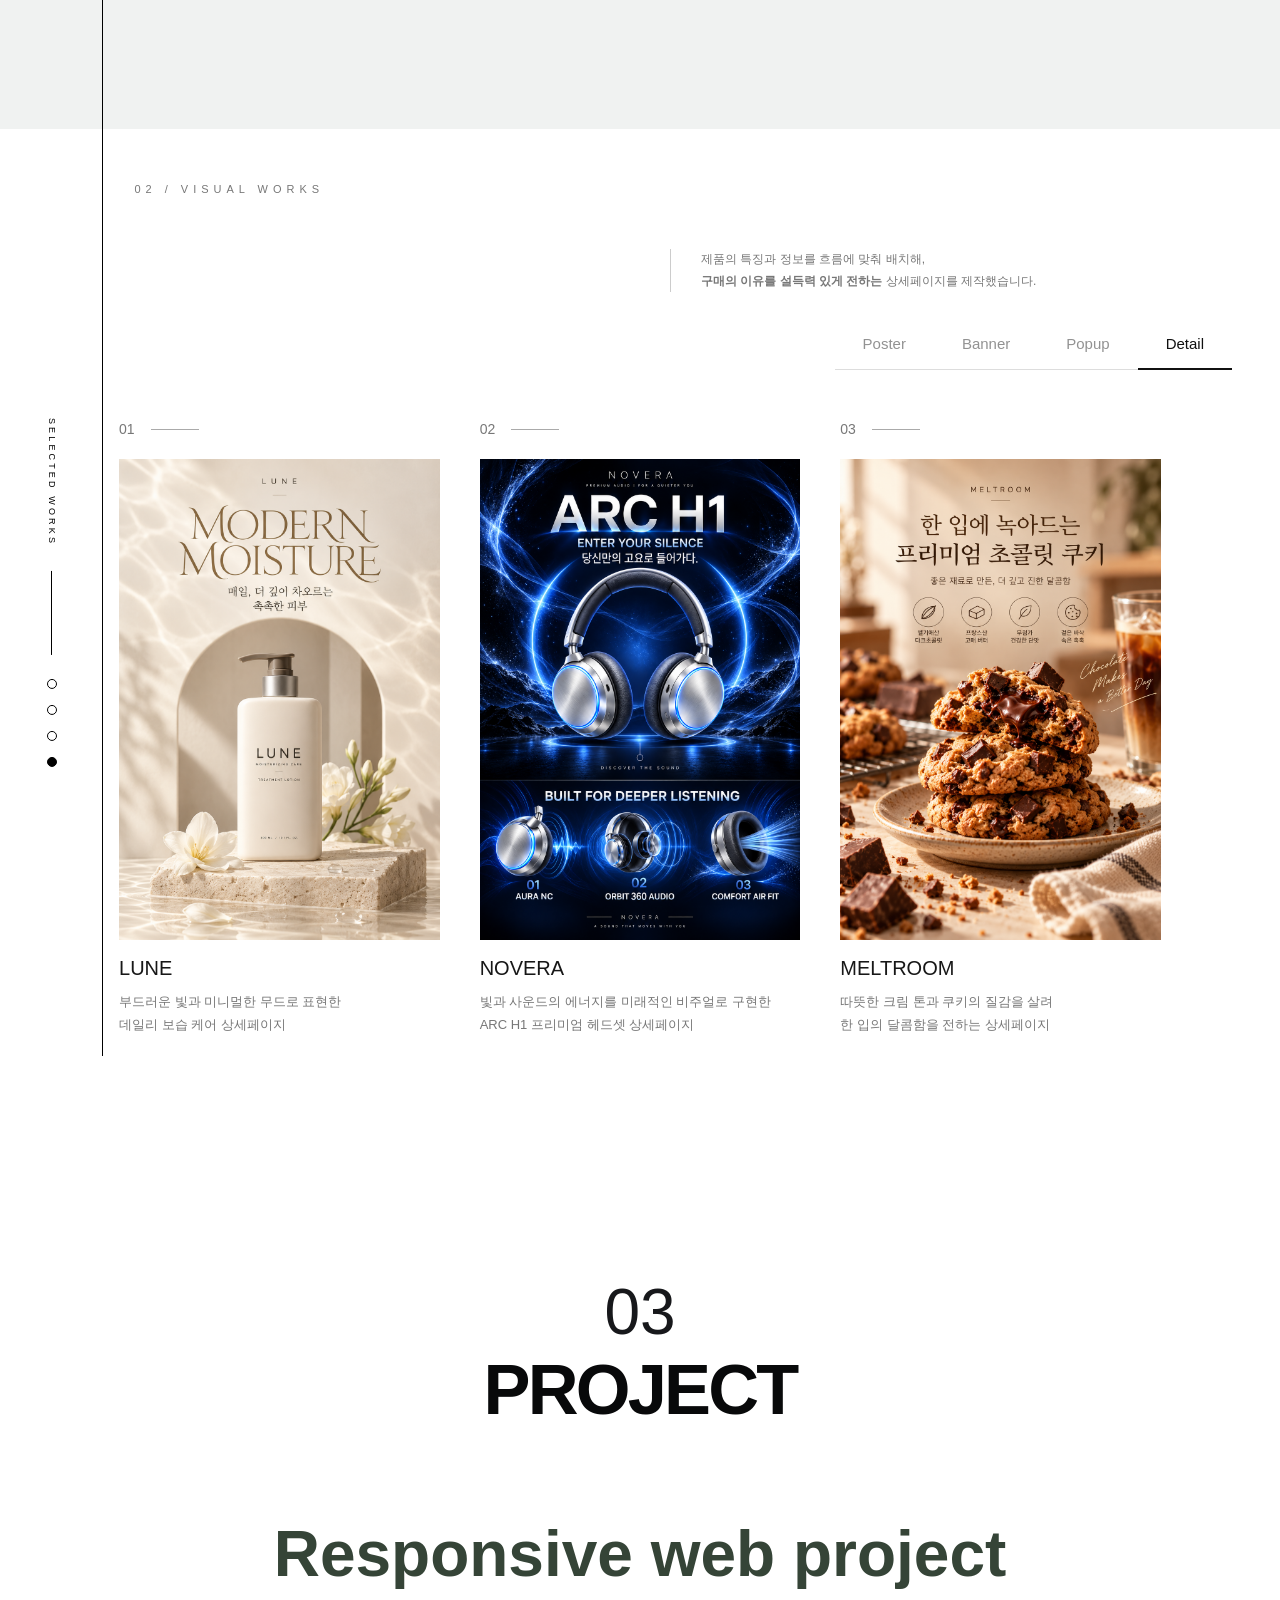
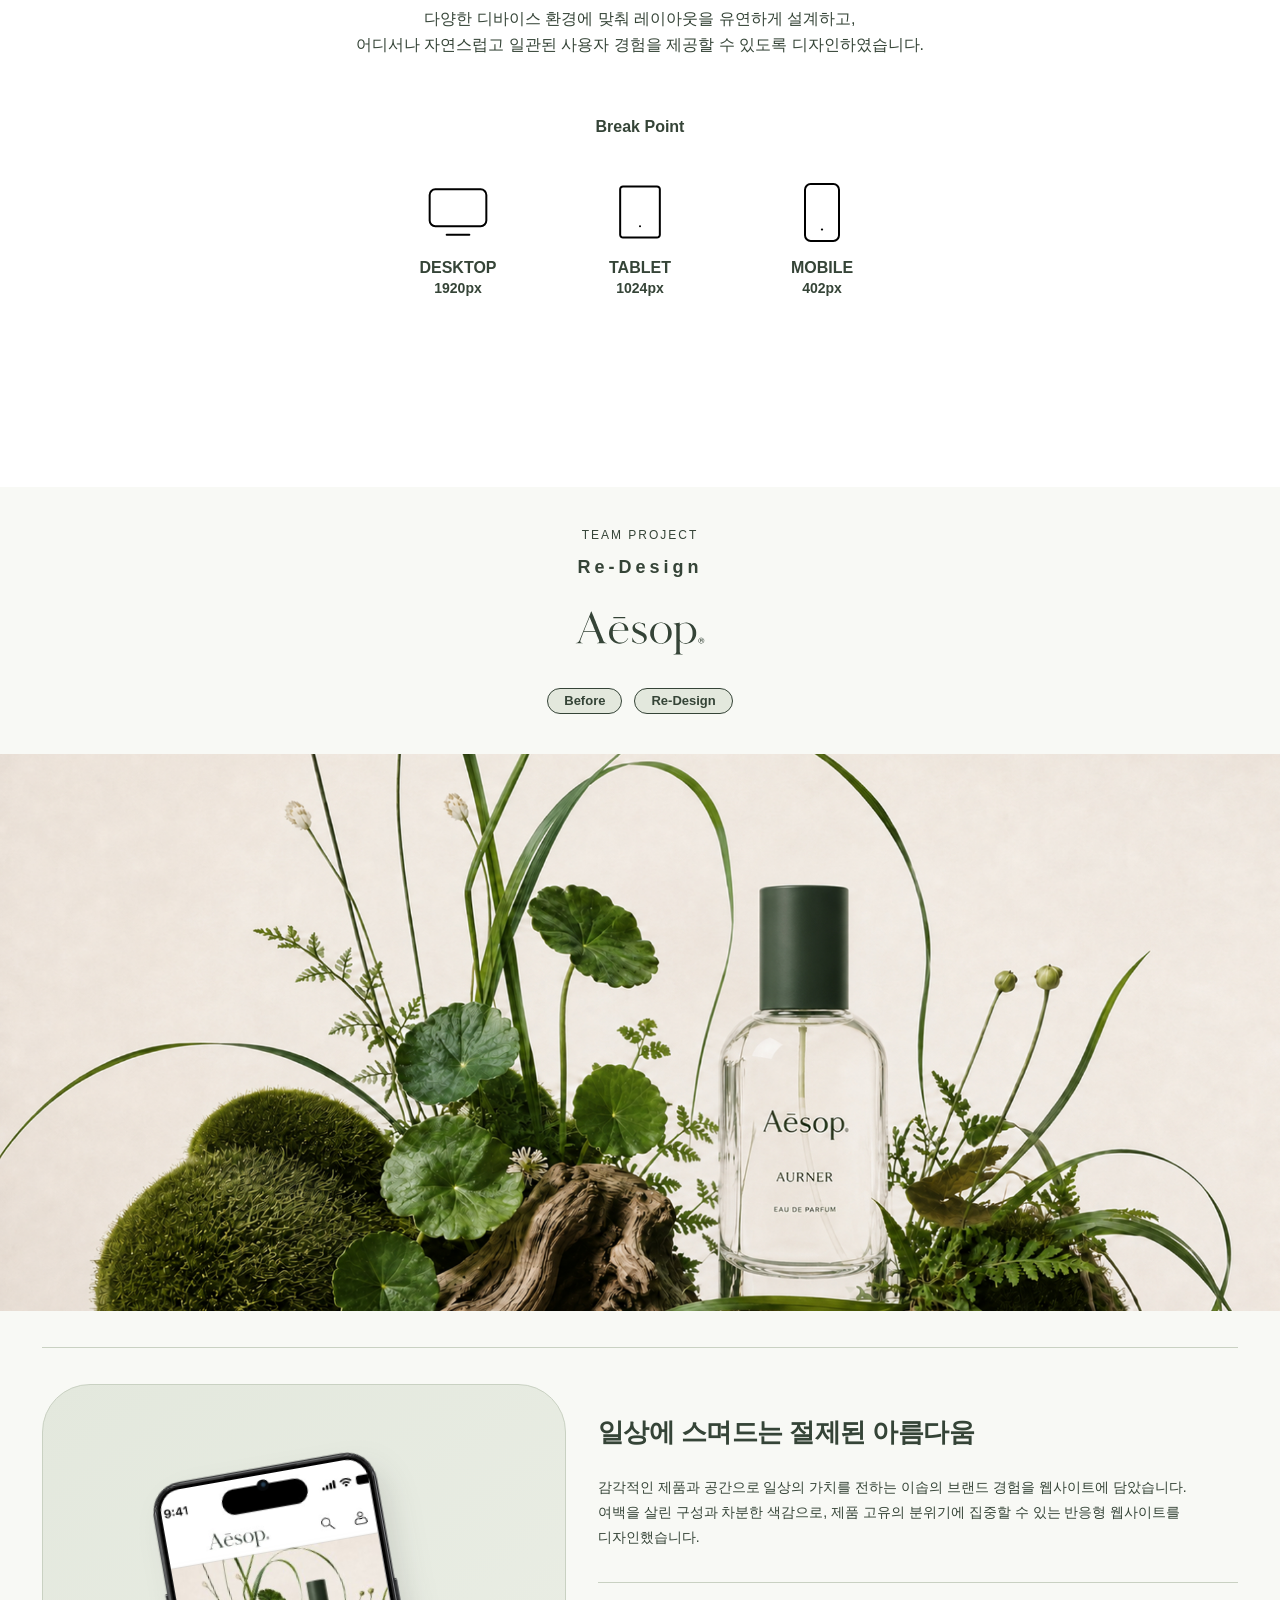
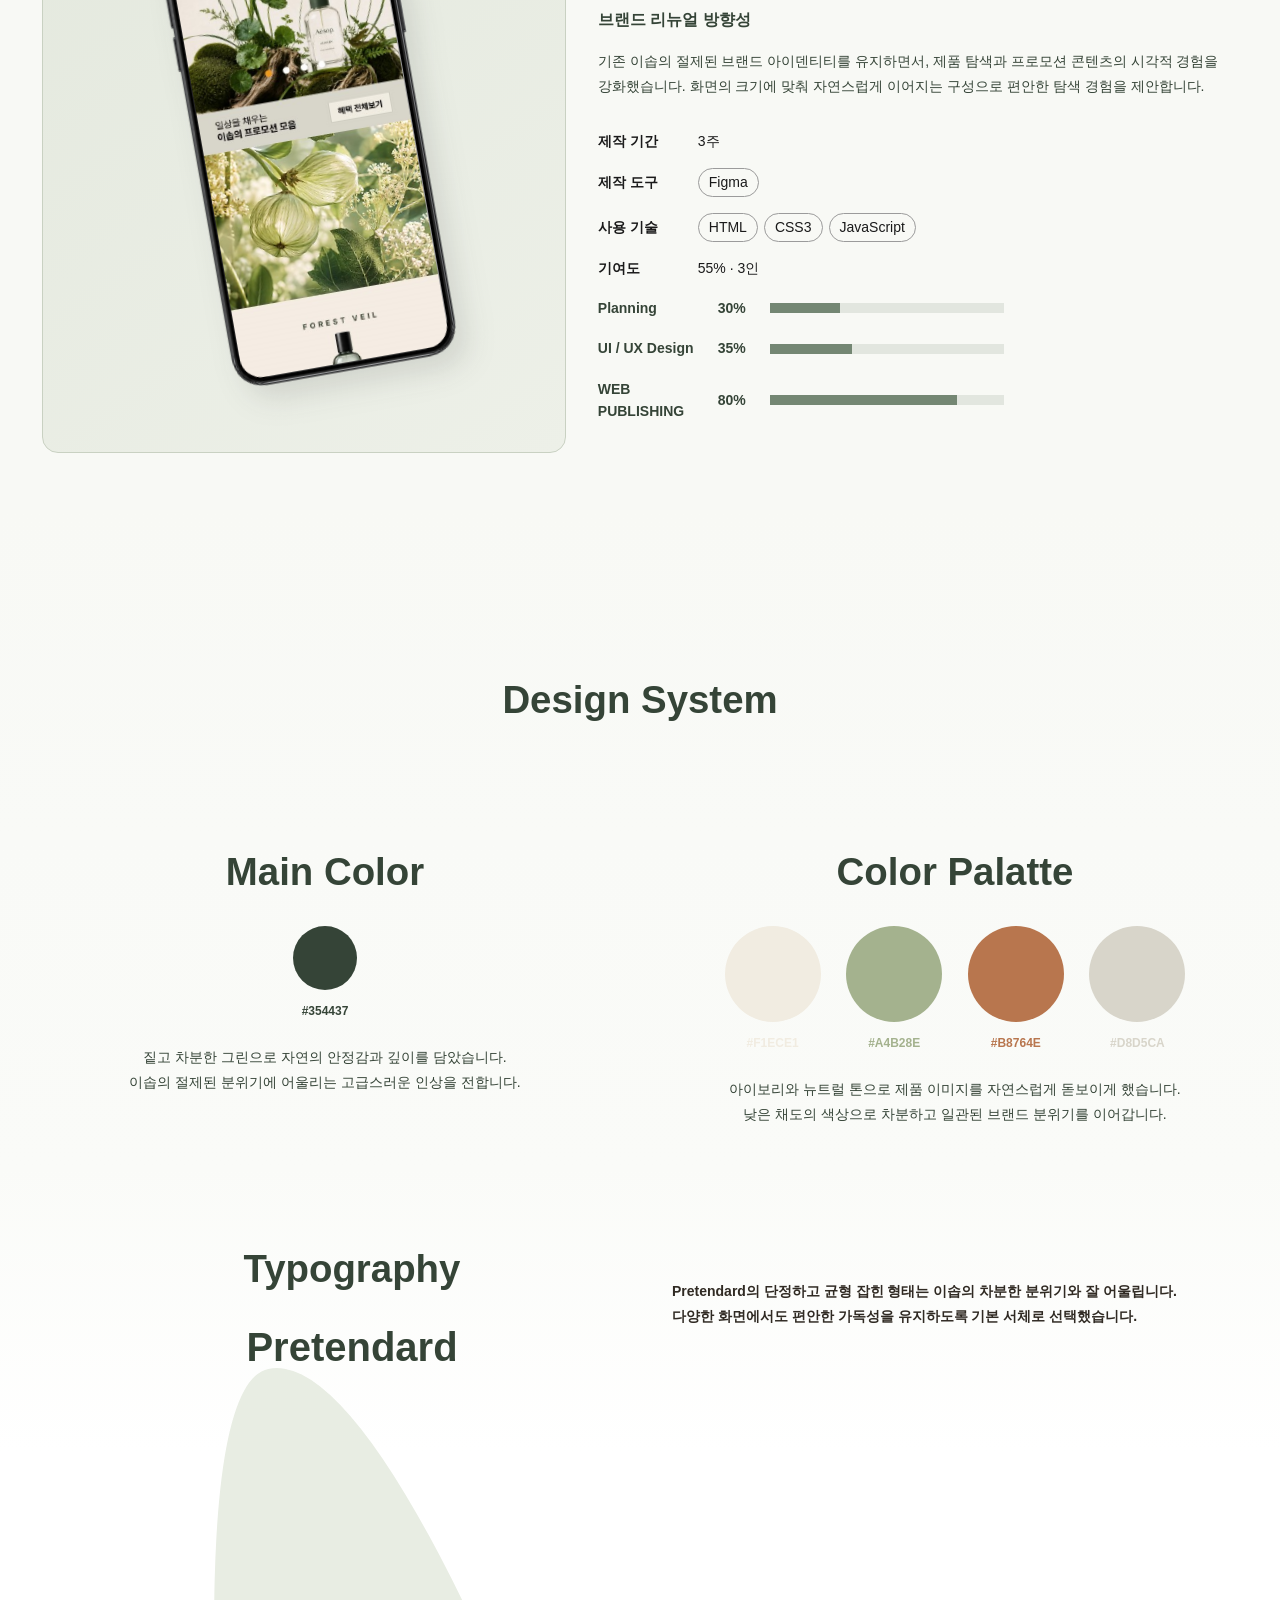
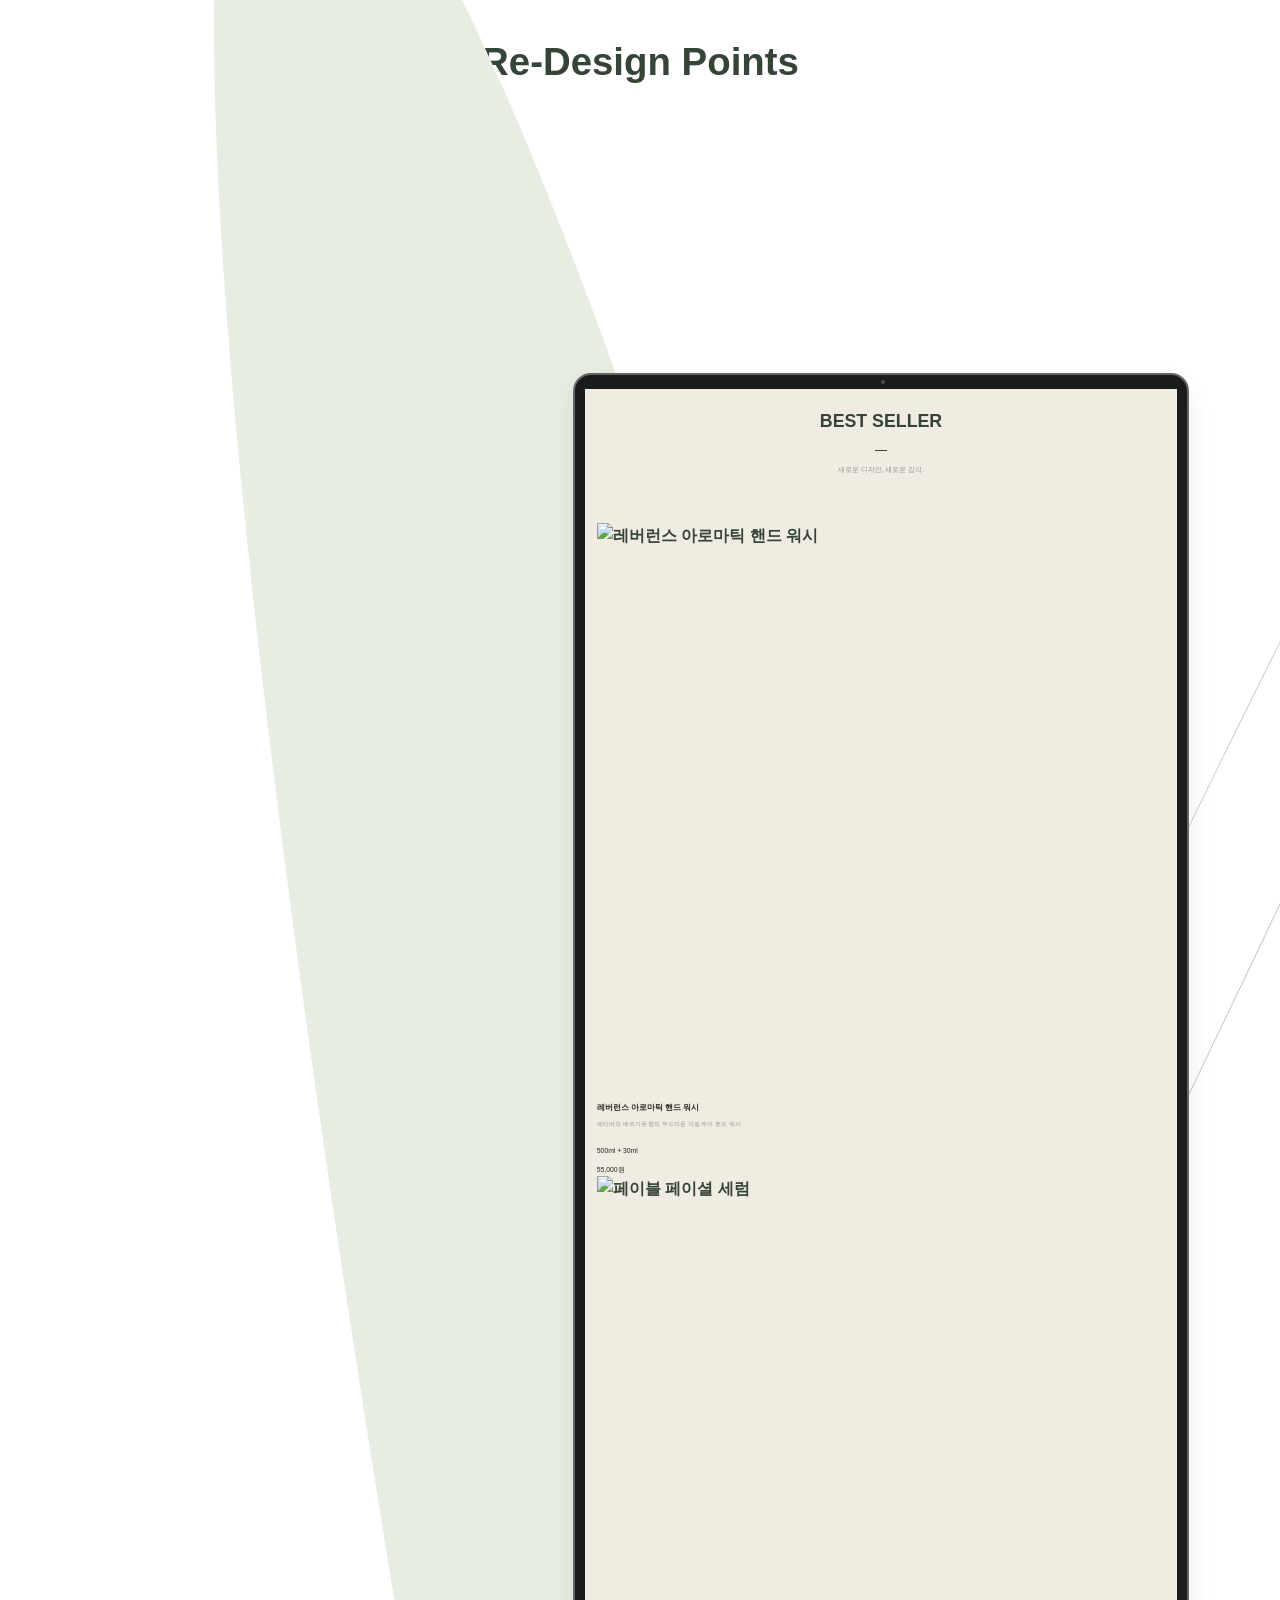
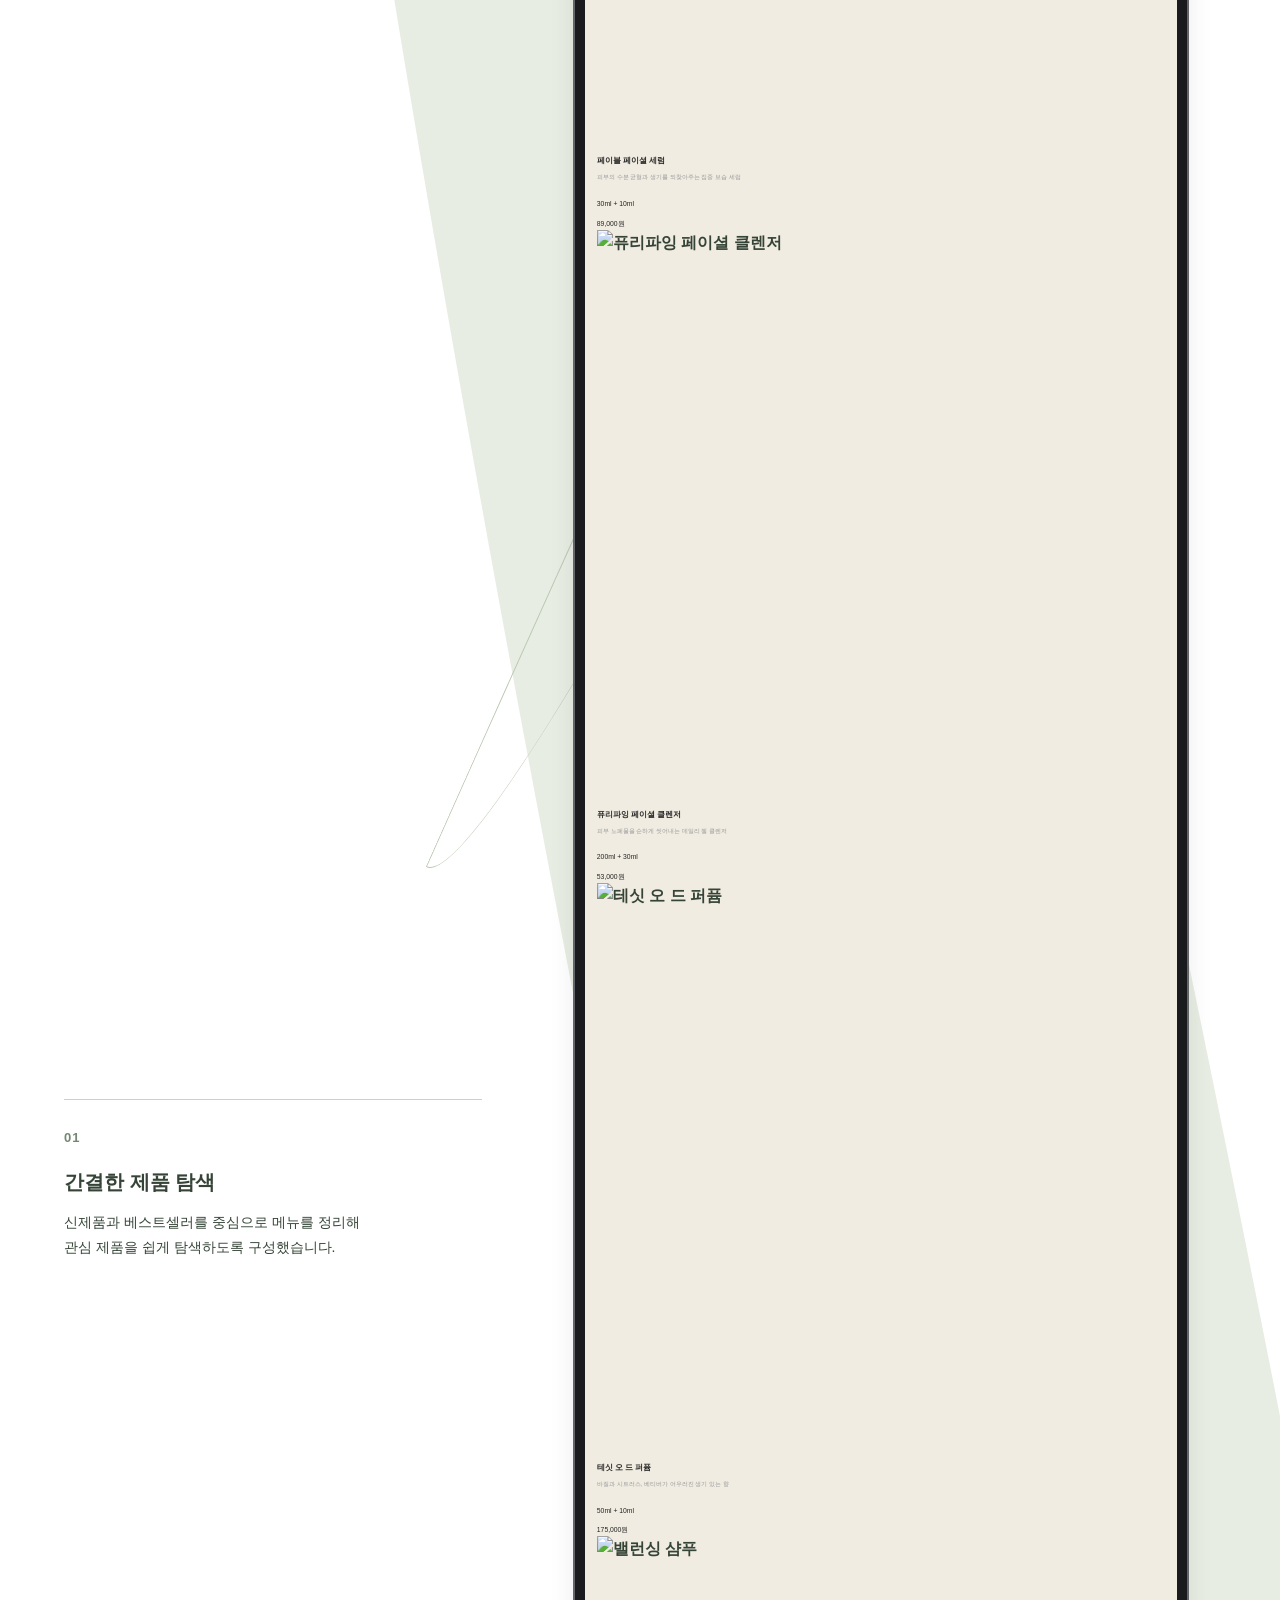
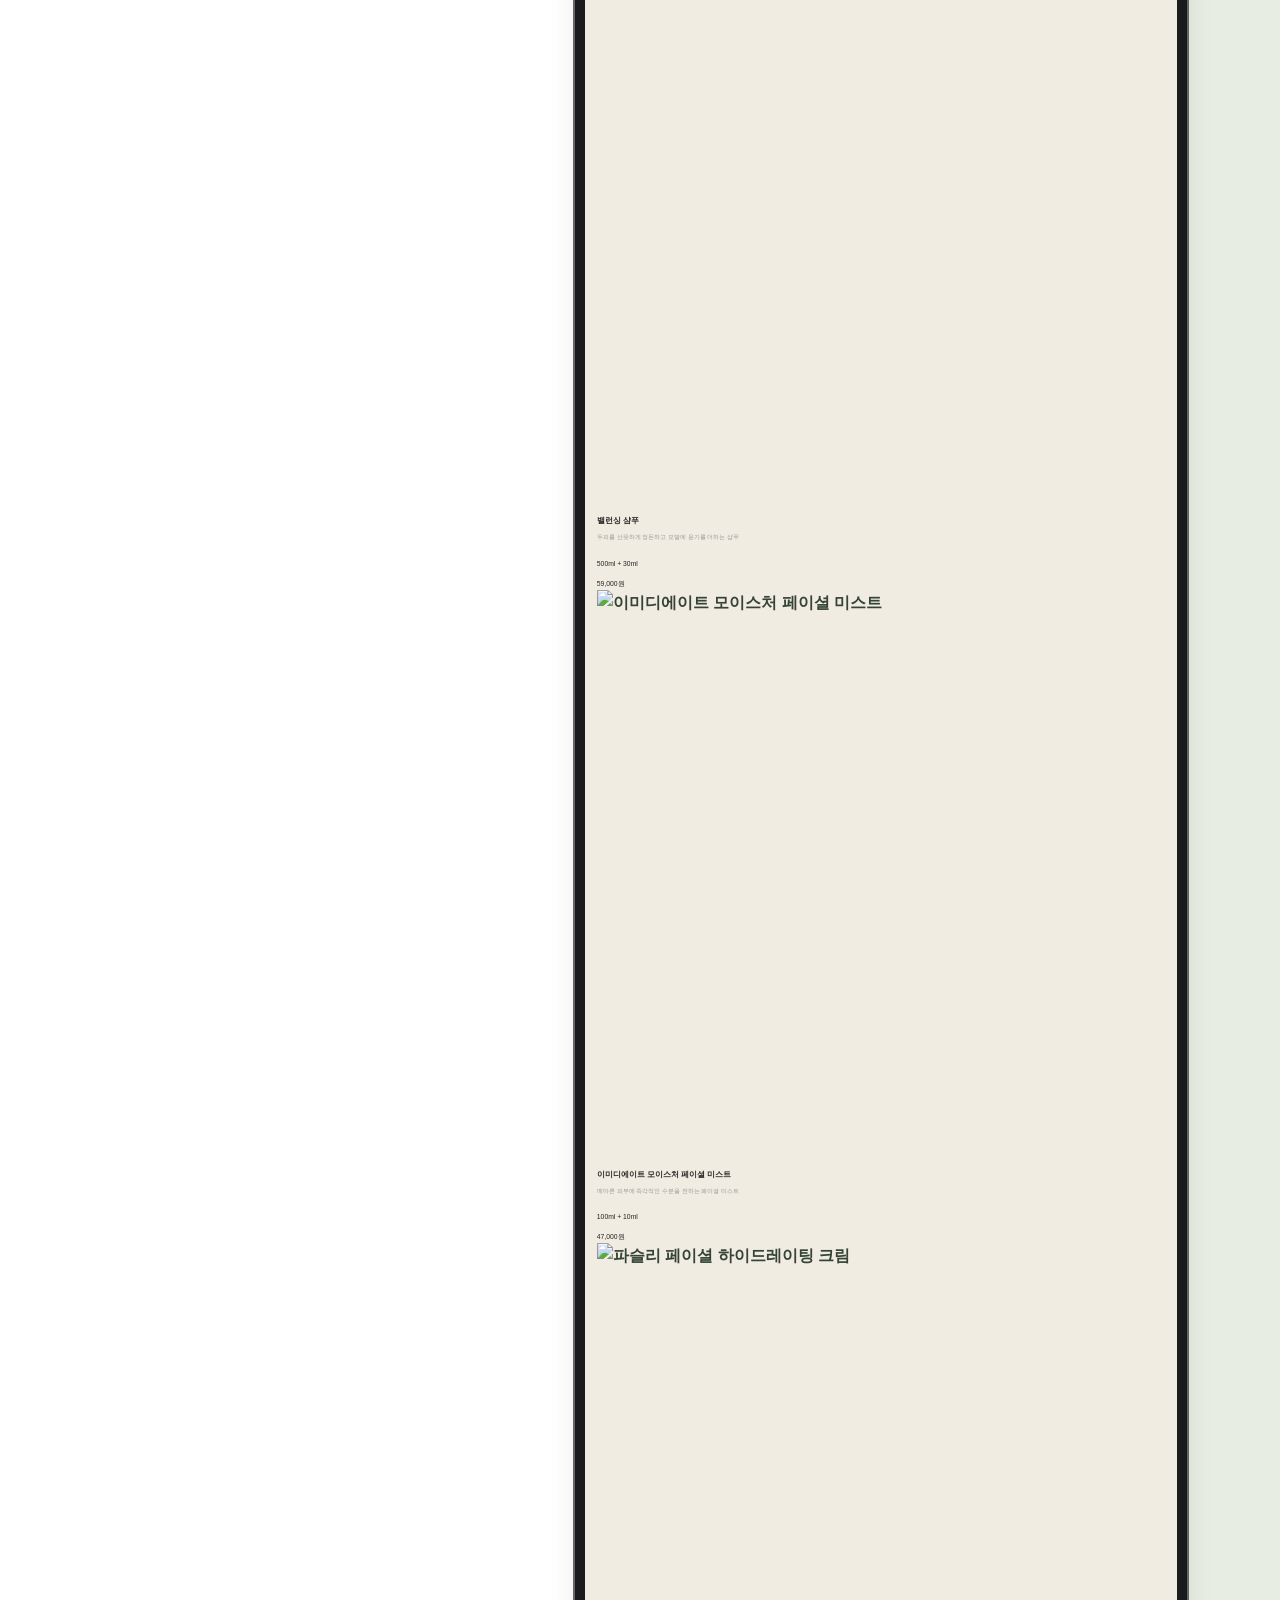
==== commit 7936ec93: "7 수정" ====
--- a/index.html
+++ b/index.html
@@ -216,7 +216,8 @@
 <button class="work-gallery-choice" type="button" data-src="./img/Johnnie-Walker-be-2.jpg" data-title="조니워커 EMBER CASK" data-description="어두운 배경과 황금빛 불씨로<br>위스키의 깊은 인상을 담았습니다.<br>병과 잔에 시선이 모이도록 구성해<br>제품의 묵직한 분위기를 강조했습니다." data-href="" aria-pressed="false" aria-label="조니워커 EMBER CASK 선택"><img src="./img/Johnnie-Walker-be-2.jpg" alt="" loading="lazy"><span class="work-gallery-choice-copy"><small>02</small><strong>조니워커 EMBER CASK</strong><span>Banner <i aria-hidden="true">→</i></span></span></button>
 <button class="work-gallery-choice is-selected" type="button" data-src="./img/tennis-be.jpg" data-title="TENNIS 시즌 컬렉션" data-description="그린과 레드 코트의 선명한 대비로<br>테니스의 활기찬 분위기를 표현했습니다.<br>사선으로 배치한 라켓과 테니스공에<br>빛과 그림자를 더해 입체감을 살렸습니다.<br>큰 타이포그래피로 시선을 끌고,<br>경기 일정과 참여 버튼을 구분해 전달했습니다." data-href="" aria-pressed="true" aria-label="TENNIS 시즌 컬렉션 선택"><img src="./img/tennis-be.jpg" alt="" loading="lazy"><span class="work-gallery-choice-copy"><small>03</small><strong>TENNIS 시즌 컬렉션</strong><span>Banner <i aria-hidden="true">→</i></span></span></button>
 <button class="work-gallery-choice" type="button" data-src="./img/headset-be.jpg" data-title="PREMIUM AUDIO 헤드셋" data-description="따뜻한 베이지 톤과 부드러운 빛으로<br>차분한 청취 경험을 표현했습니다.<br>패브릭 오브제와 여백으로 제품을 감싸고,<br>헤드셋의 곡선과 소재감을 강조했습니다.<br>세리프 타이포그래피와 간결한 문구로<br>프리미엄 오디오의 우아한 인상을 담았습니다." data-href="" aria-pressed="false" aria-label="PREMIUM AUDIO 헤드셋 선택"><img src="./img/headset-be.jpg" alt="" loading="lazy"><span class="work-gallery-choice-copy"><small>04</small><strong>PREMIUM AUDIO 헤드셋</strong><span>Banner <i aria-hidden="true">→</i></span></span></button>
-<button class="work-gallery-choice" type="button" data-src="./배너/파리바게뜨-배너-디자인.jpg" data-title="파리바게뜨 버터 크루아상" data-description="크림 톤의 질감 있는 배경과 네이비 타이포그래피로<br>파리바게뜨의 깔끔한 브랜드 이미지를 담았습니다.<br>황금빛 크루아상을 입체적으로 배치하고,<br>흩날리는 빵 조각으로 바삭한 식감을 표현했습니다.<br>반복되는 MENU 레터링으로 시선을 끌고,<br>신메뉴 소개 문구로 제품의 특징을 전달했습니다." data-href="" aria-pressed="false" aria-label="파리바게뜨 버터 크루아상 선택"><img src="./배너/파리바게뜨-배너-디자인.jpg" alt="" loading="lazy"><span class="work-gallery-choice-copy"><small>05</small><strong>파리바게뜨 버터 크루아상</strong><span>Banner <i aria-hidden="true">→</i></span></span></button></div></div></div></section>
+<button class="work-gallery-choice" type="button" data-src="./배너/파리바게뜨-배너-디자인.jpg" data-title="파리바게뜨 버터 크루아상" data-description="크림 톤의 질감 있는 배경과 네이비 타이포그래피로<br>파리바게뜨의 깔끔한 브랜드 이미지를 담았습니다.<br>황금빛 크루아상을 입체적으로 배치하고,<br>흩날리는 빵 조각으로 바삭한 식감을 표현했습니다.<br>반복되는 MENU 레터링으로 시선을 끌고,<br>신메뉴 소개 문구로 제품의 특징을 전달했습니다." data-href="" aria-pressed="false" aria-label="파리바게뜨 버터 크루아상 선택"><img src="./배너/파리바게뜨-배너-디자인.jpg" alt="" loading="lazy"><span class="work-gallery-choice-copy"><small>05</small><strong>파리바게뜨 버터 크루아상</strong><span>Banner <i aria-hidden="true">→</i></span></span></button>
+<button class="work-gallery-choice" type="button" data-src="./배너/구찌-배너-디자인.jpg" data-title="GUCCI 여름 아이웨어 컬렉션" data-description="햇살이 드리운 모래와 선명한 컬러의 선글라스로<br>구찌 아이웨어의 감각적인 여름 분위기를 표현했습니다.<br>녹아내리는 아이스크림과 빛의 반짝임으로<br>한여름의 온도와 생동감을 더했습니다.<br>여백에 배치한 로고와 간결한 메시지로<br>제품의 개성과 브랜드의 우아한 인상을 담았습니다." data-href="" aria-pressed="false" aria-label="GUCCI 여름 아이웨어 컬렉션 선택"><img src="./배너/구찌-배너-디자인.jpg" alt="" loading="lazy"><span class="work-gallery-choice-copy"><small>06</small><strong>GUCCI 여름 아이웨어 컬렉션</strong><span>Banner <i aria-hidden="true">→</i></span></span></button></div></div></div></section>
 
 <section id="popup" class="work-gallery work-gallery--filmstrip" aria-labelledby="popup-gallery-title"><div class="work-gallery-inner"><header class="work-gallery-header"><div><p class="work-gallery-eyebrow">02 / VISUAL WORKS</p><h2 id="popup-gallery-title">POPUP</h2></div><p>500x750px 사이즈에 강렬한 색상과 제품 이미지를 담아,<br><strong>짧은 순간 시선을 사로잡는</strong> 프로모션 팝업을 제작했습니다.</p><nav aria-label="작업 카테고리"><a href="#poster">Poster</a><a href="#banner">Banner</a><a href="#popup" aria-current="true">Popup</a><a href="#detail">Detail</a></nav></header><div class="work-gallery-layout"><div class="work-gallery-feature"><figure class="work-gallery-stage"><img class="work-gallery-main" src="./img/netflix-po.jpg" alt="NETFLIX 콘텐츠 프로모션" loading="lazy"><button type="button" class="work-gallery-prev" aria-label="이전 팝업">‹</button><button type="button" class="work-gallery-next" aria-label="다음 팝업">›</button><span class="work-gallery-count">1 / 7</span></figure><div class="work-gallery-caption" aria-live="polite"><h3>NETFLIX 콘텐츠 프로모션</h3><p>오리지널 콘텐츠 공개를 알리는 팝업입니다.<br>작품 특유의 긴장감을 비주얼에 담고,<br>어두운 색감으로 몰입감을 더했습니다.<br>제목과 공개 정보를 선명하게 강조해<br>핵심 내용을 빠르게 전달했습니다.</p></div></div><div class="work-gallery-choices" aria-label="Popup 작업 선택"><button class="work-gallery-choice is-selected" type="button" data-src="./img/netflix-po.jpg" data-title="NETFLIX 콘텐츠 프로모션" data-description="오리지널 콘텐츠 공개를 알리는 팝업입니다.<br>작품 특유의 긴장감을 비주얼에 담고,<br>어두운 색감으로 몰입감을 더했습니다.<br>제목과 공개 정보를 선명하게 강조해<br>핵심 내용을 빠르게 전달했습니다." data-href="" aria-pressed="true" aria-label="NETFLIX 콘텐츠 프로모션 선택"><img src="./img/netflix-po.jpg" alt="" loading="lazy"><span class="work-gallery-choice-copy"><small>01</small><strong>NETFLIX 콘텐츠 프로모션</strong><span>Popup <i aria-hidden="true">→</i></span></span></button>
 <button class="work-gallery-choice" type="button" data-src="./팝업/아디다스-팝업디자인-.jpg" data-title="ADIDAS 신제품 프로모션" data-description="아디다스 신제품을 소개하는 팝업입니다.<br>버건디 배경과 붉은 스니커즈로 강렬한 인상을 담고,<br>화이트 삼선과 로고로 브랜드 정체성을 강조했습니다.<br>사선으로 배치한 제품과 은은한 그림자로 입체감을 더하고,<br>신제품 문구와 구매 버튼을 구분해 시선을 연결했습니다." data-href="" aria-pressed="false" aria-label="ADIDAS 신제품 프로모션 선택"><img src="./팝업/아디다스-팝업디자인-.jpg" alt="" loading="lazy"><span class="work-gallery-choice-copy"><small>02</small><strong>ADIDAS 신제품 프로모션</strong><span>Popup <i aria-hidden="true">→</i></span></span></button>
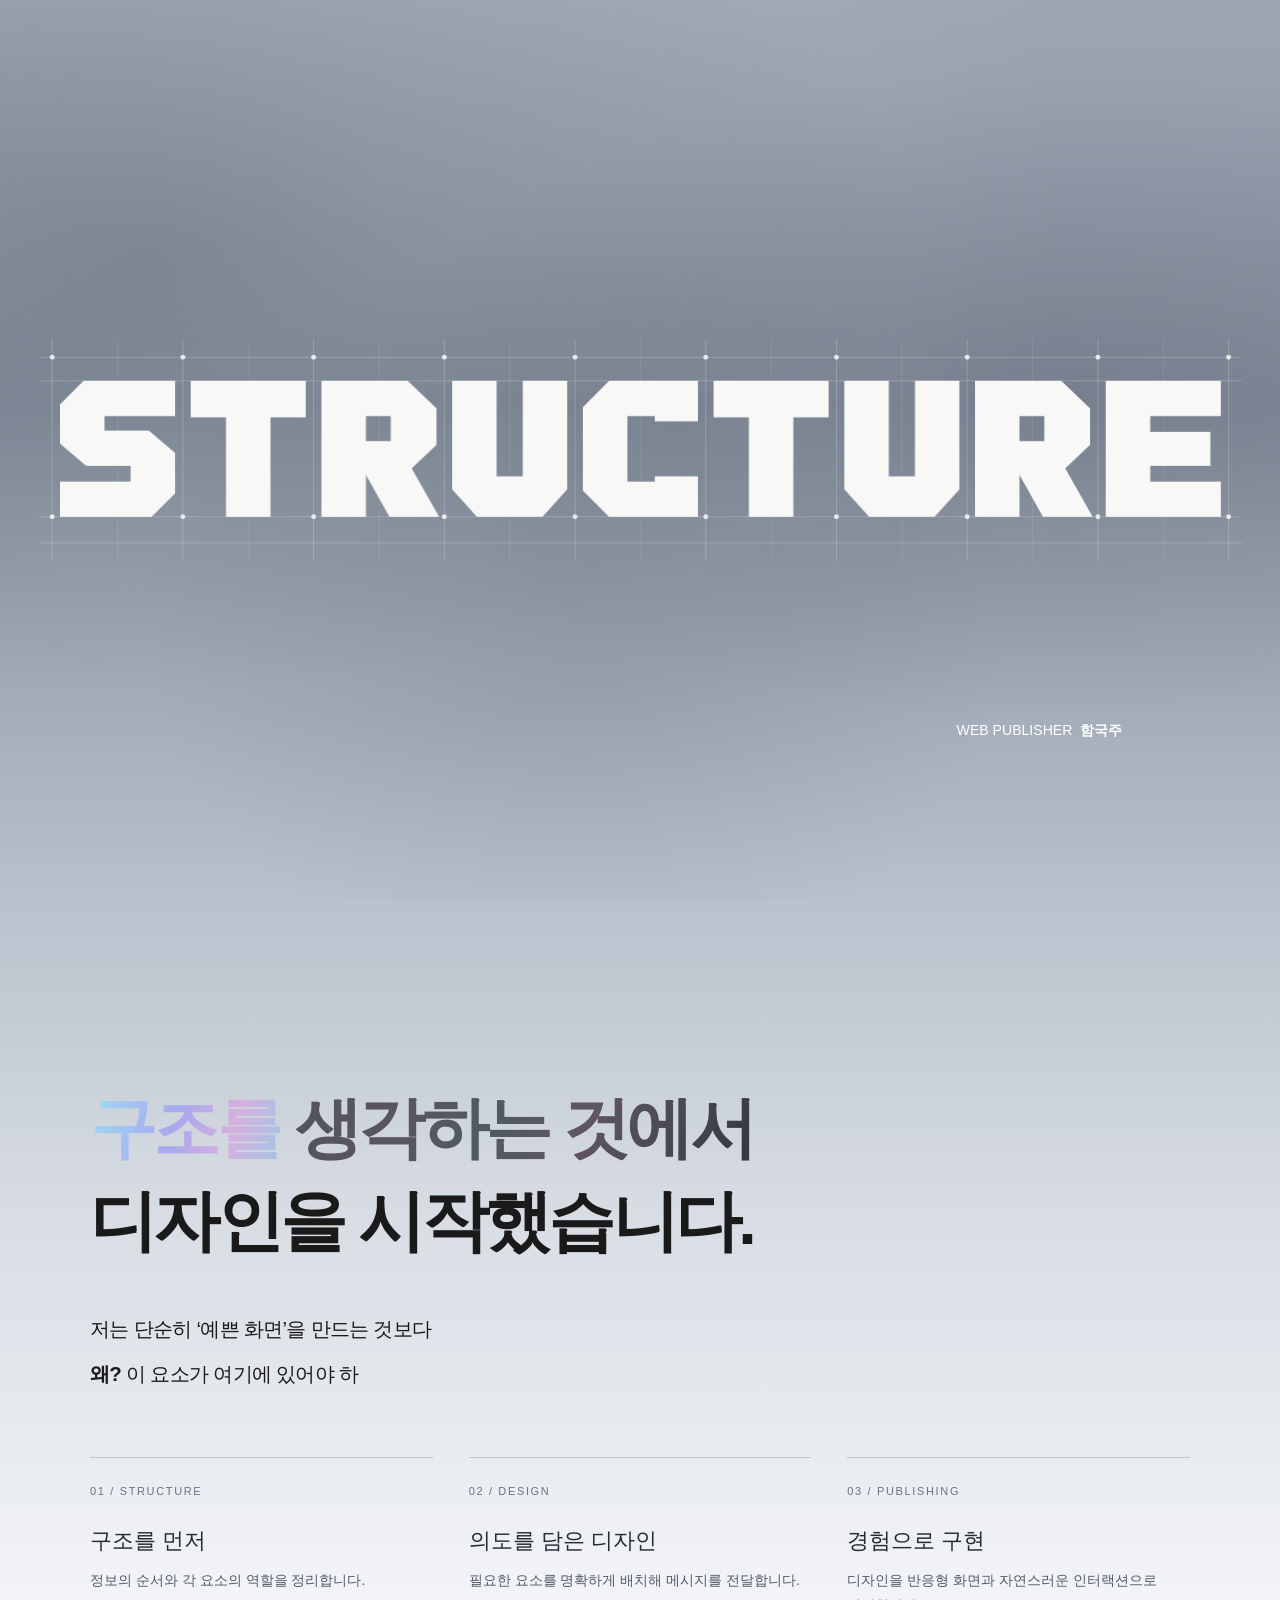
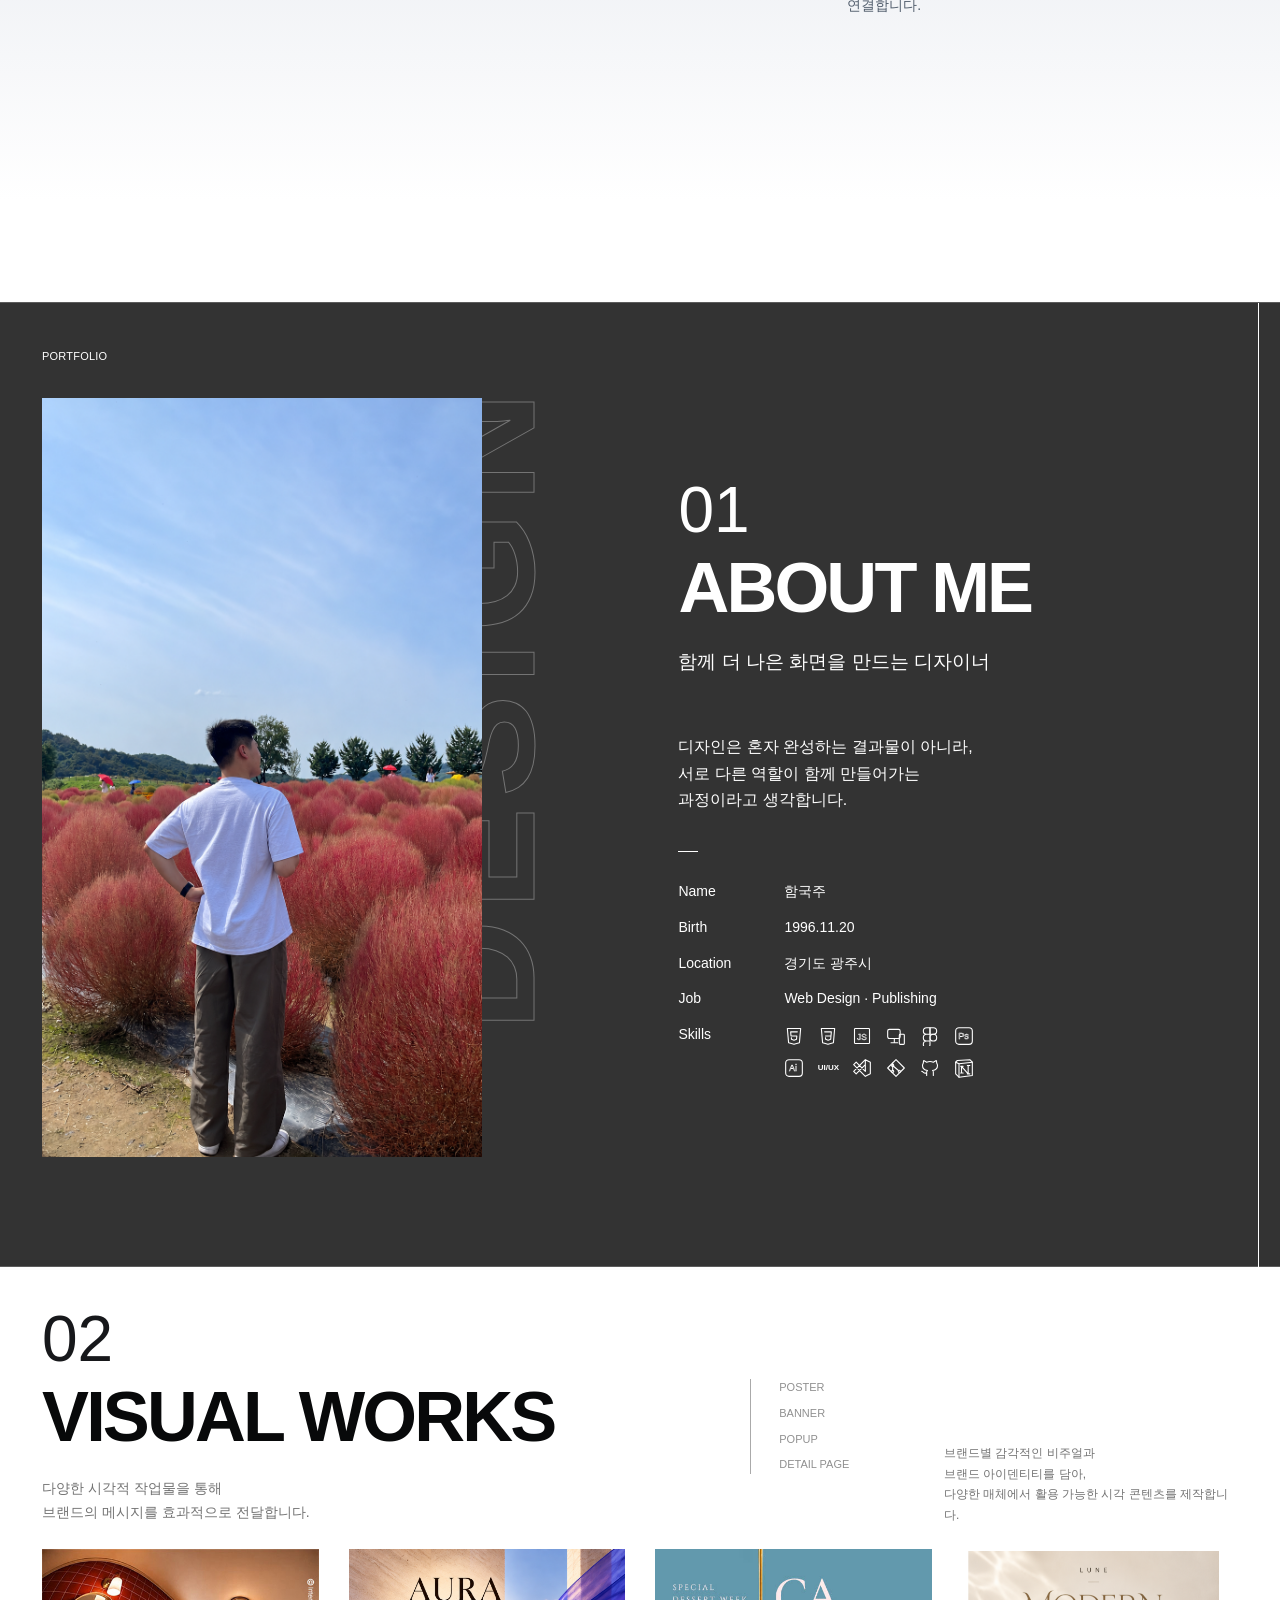
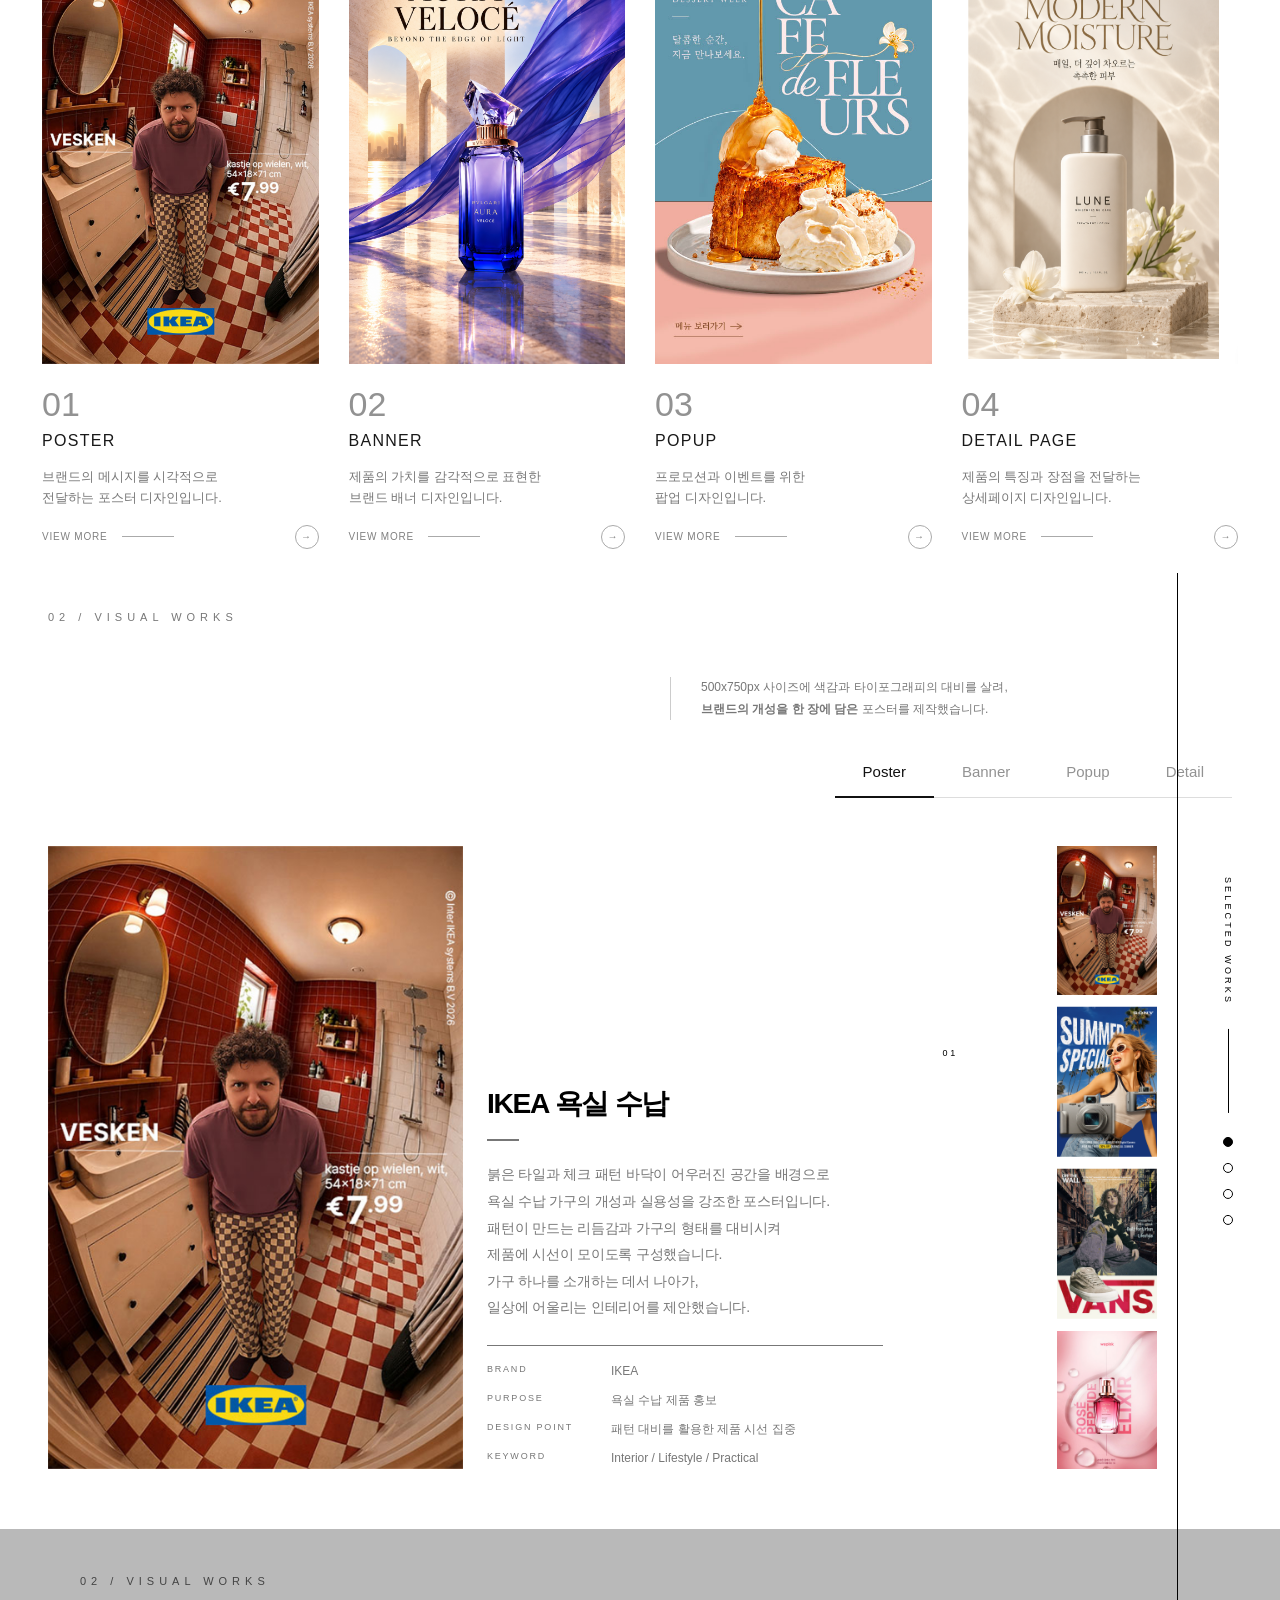
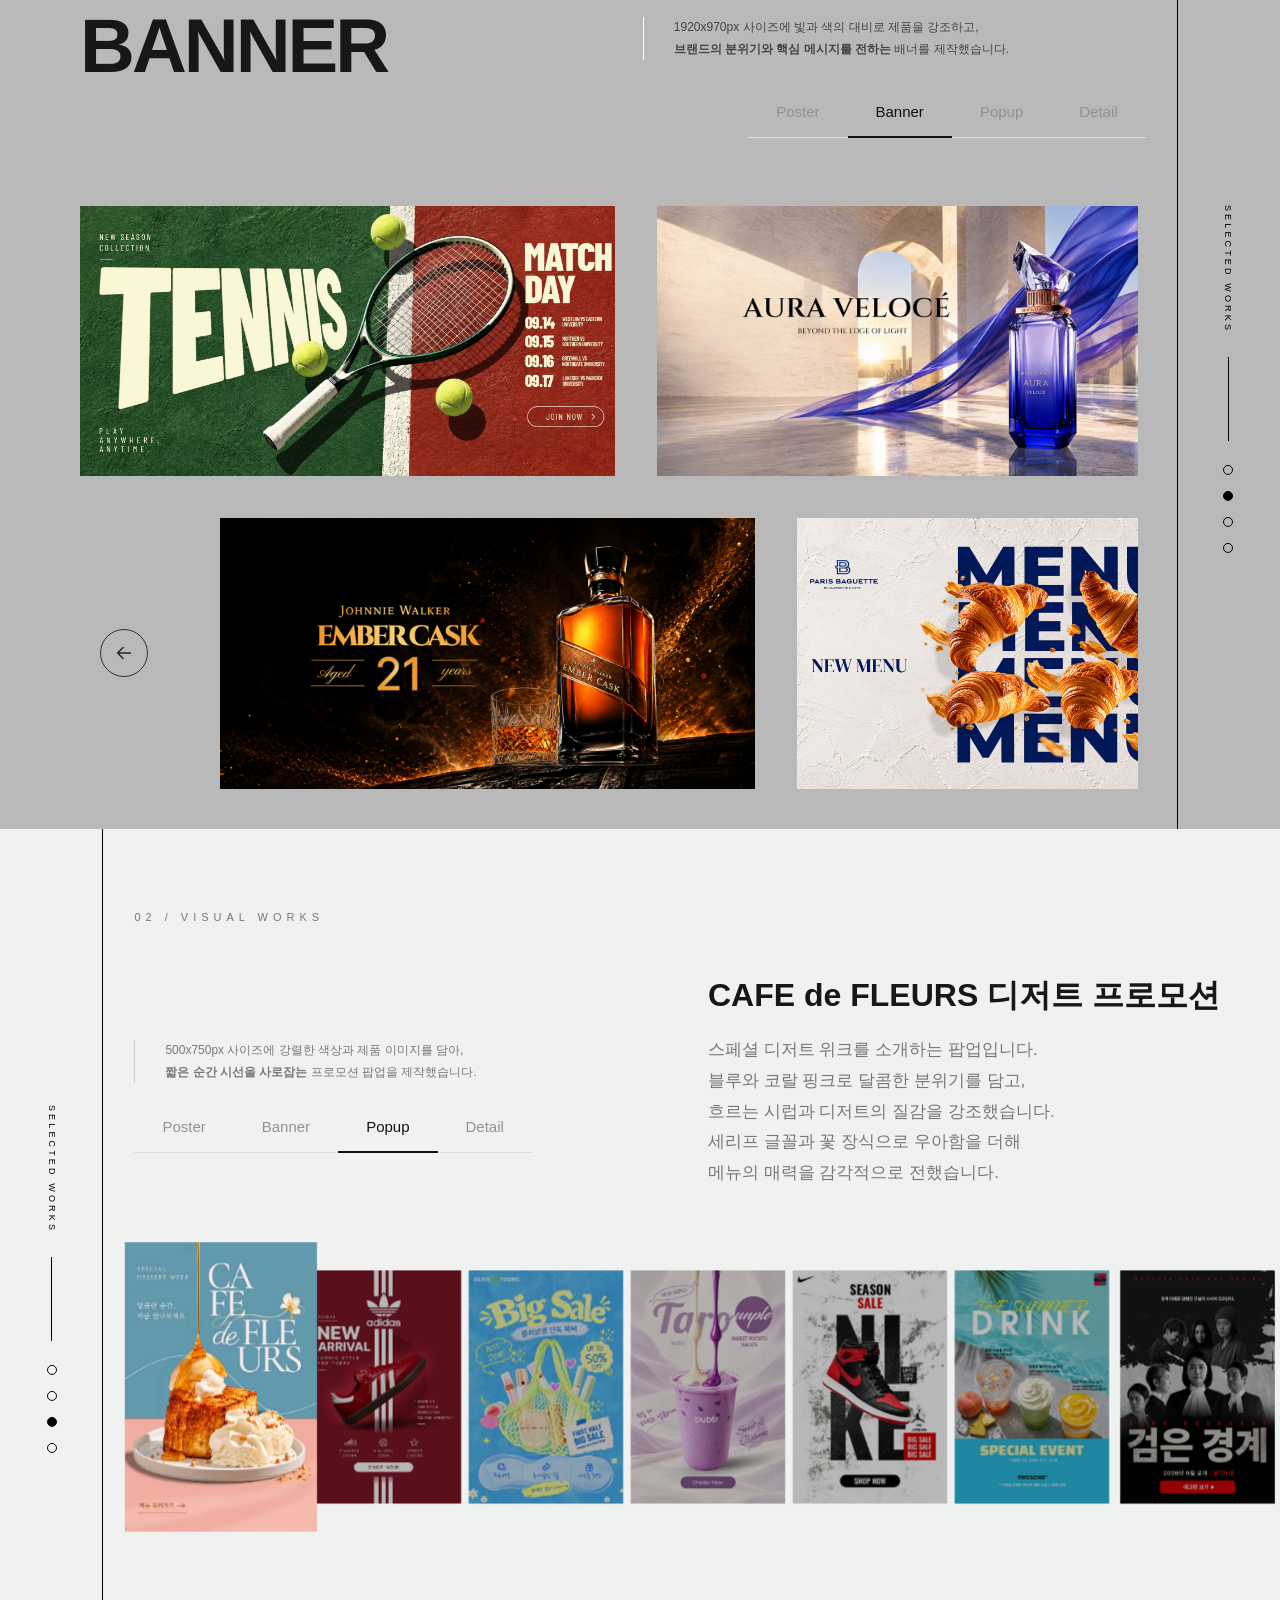
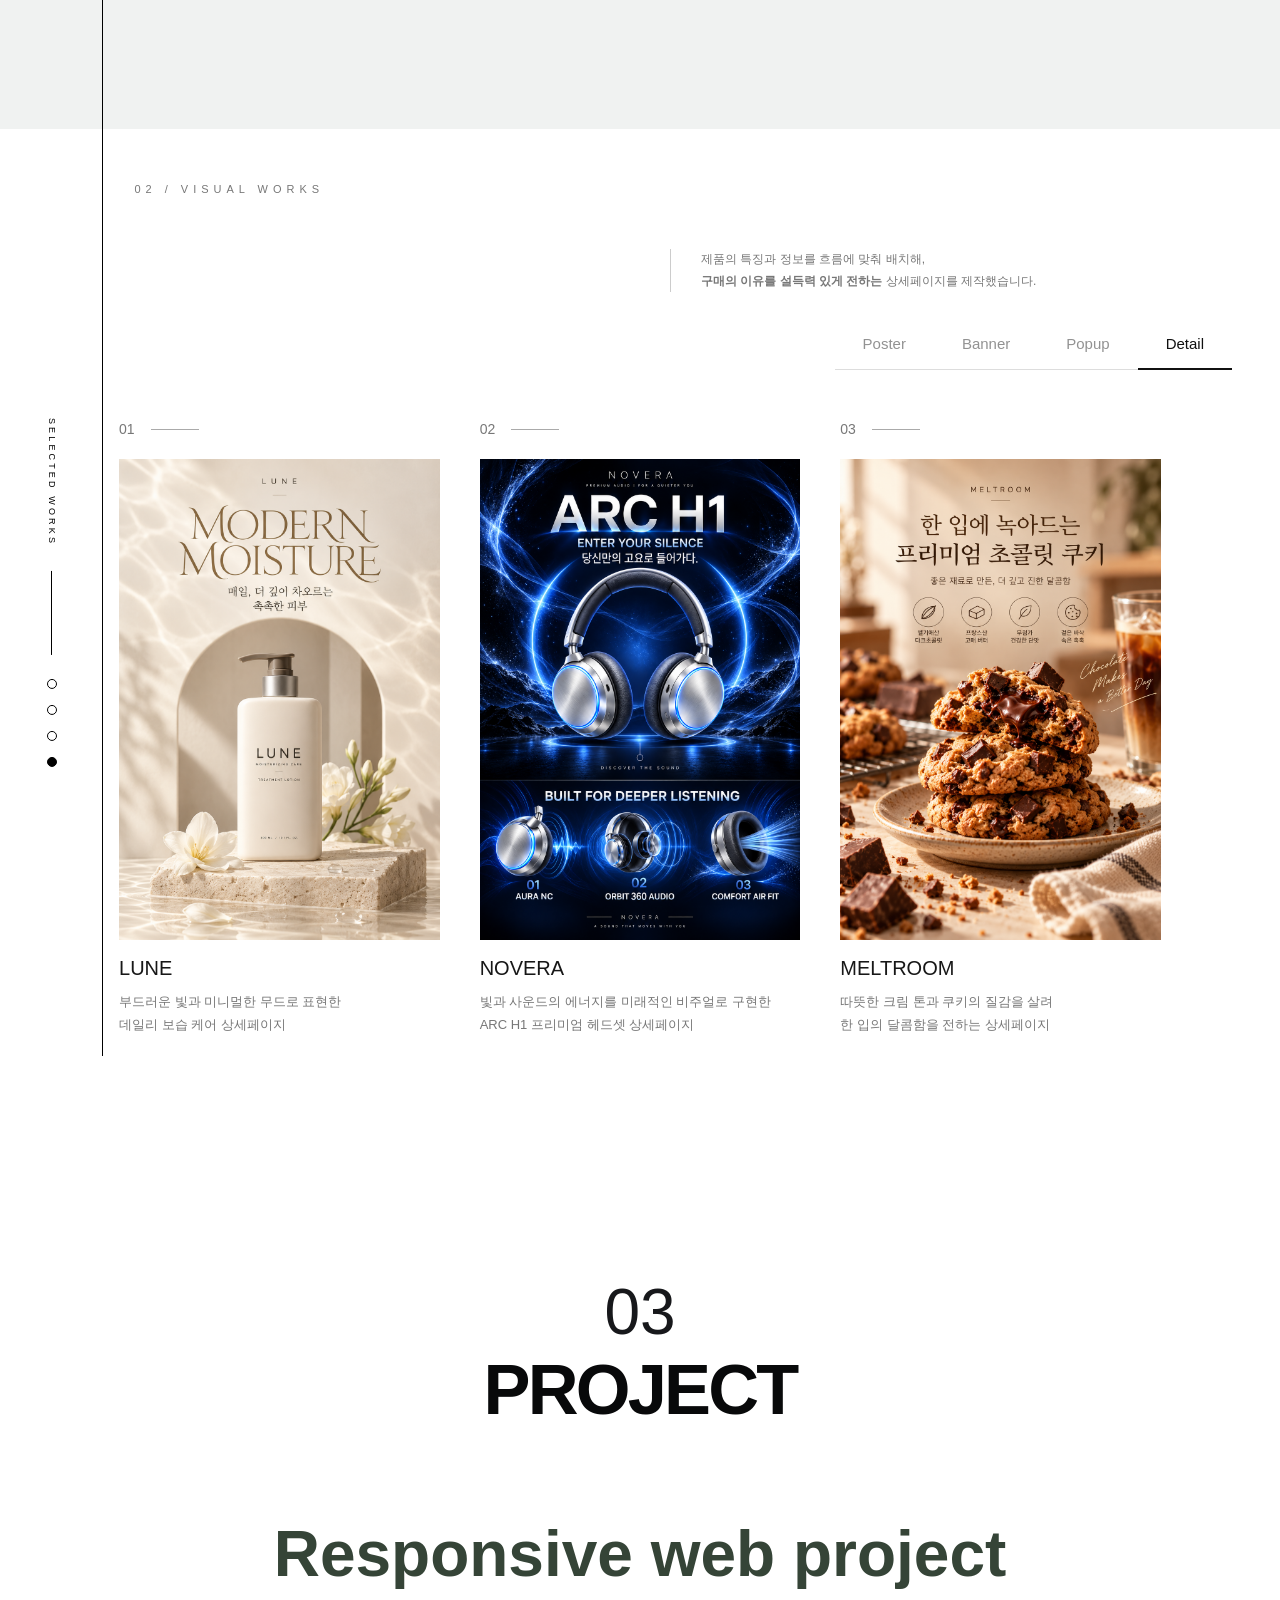
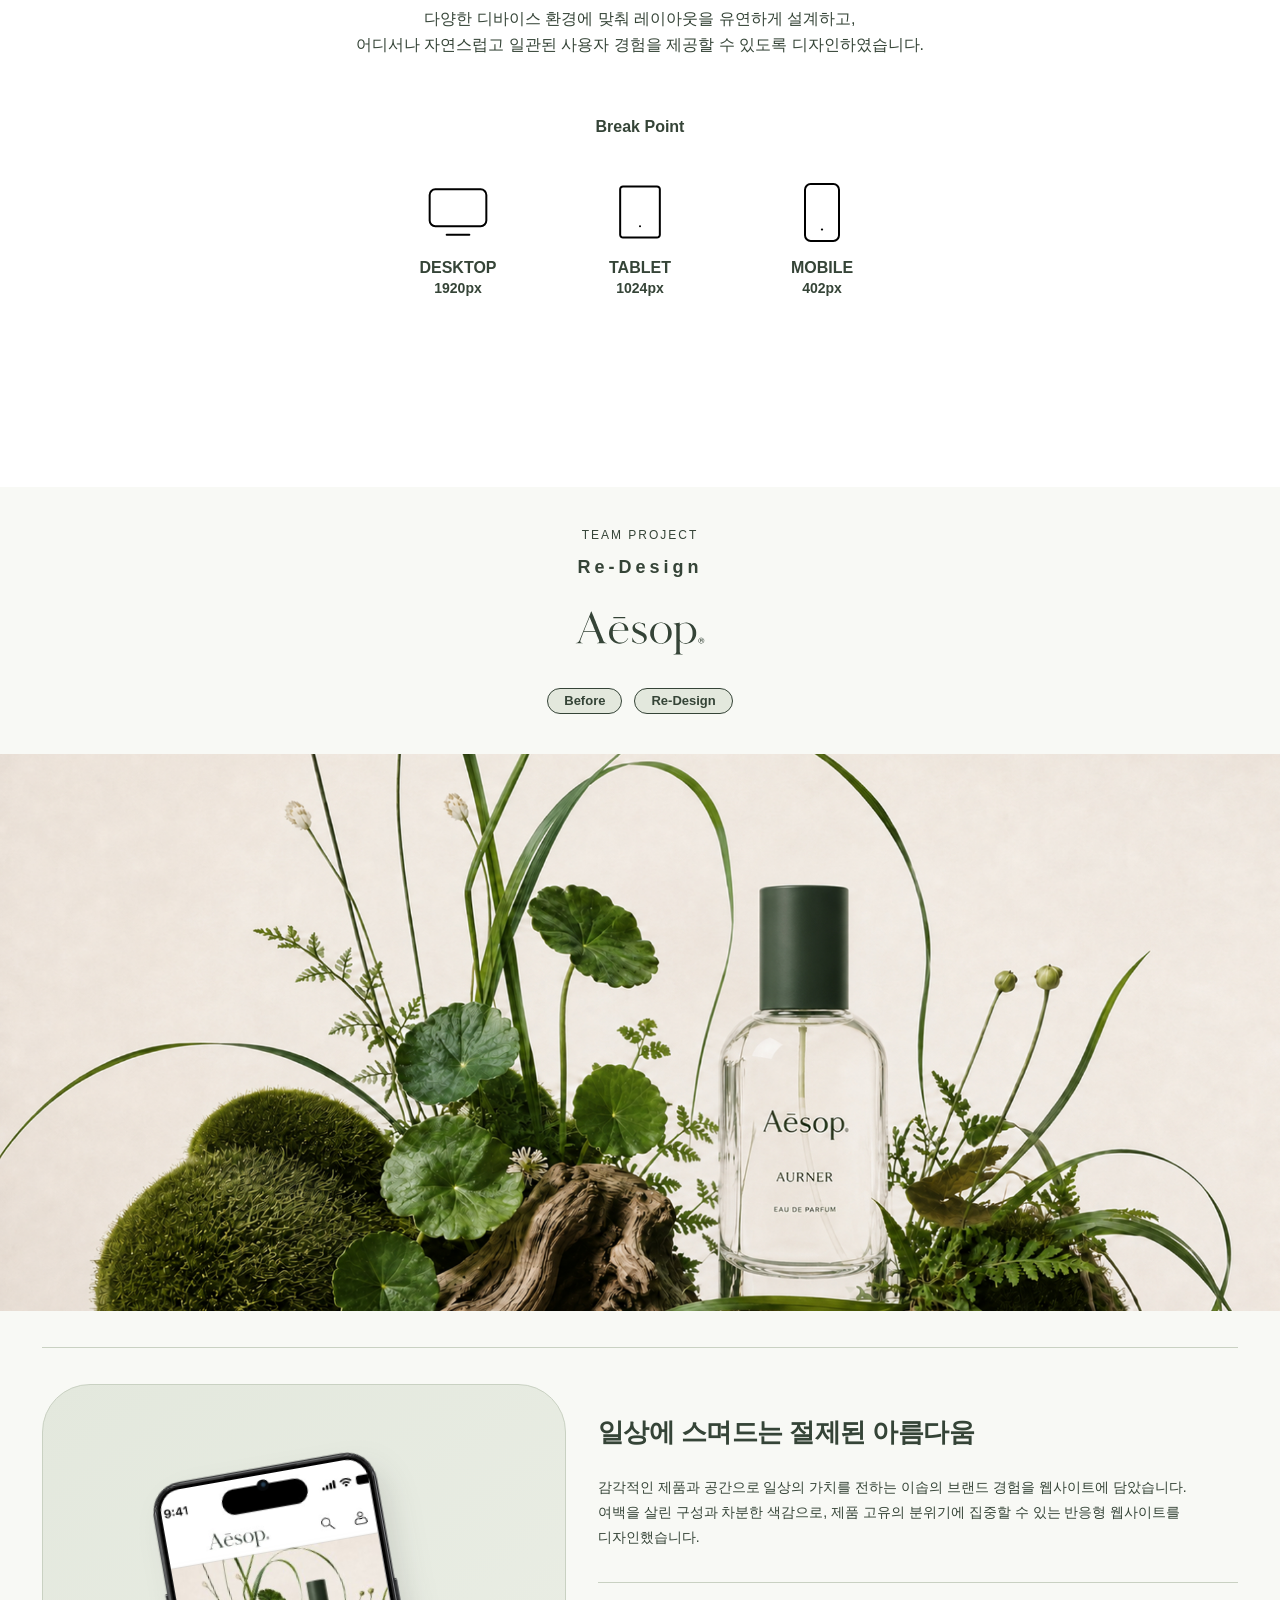
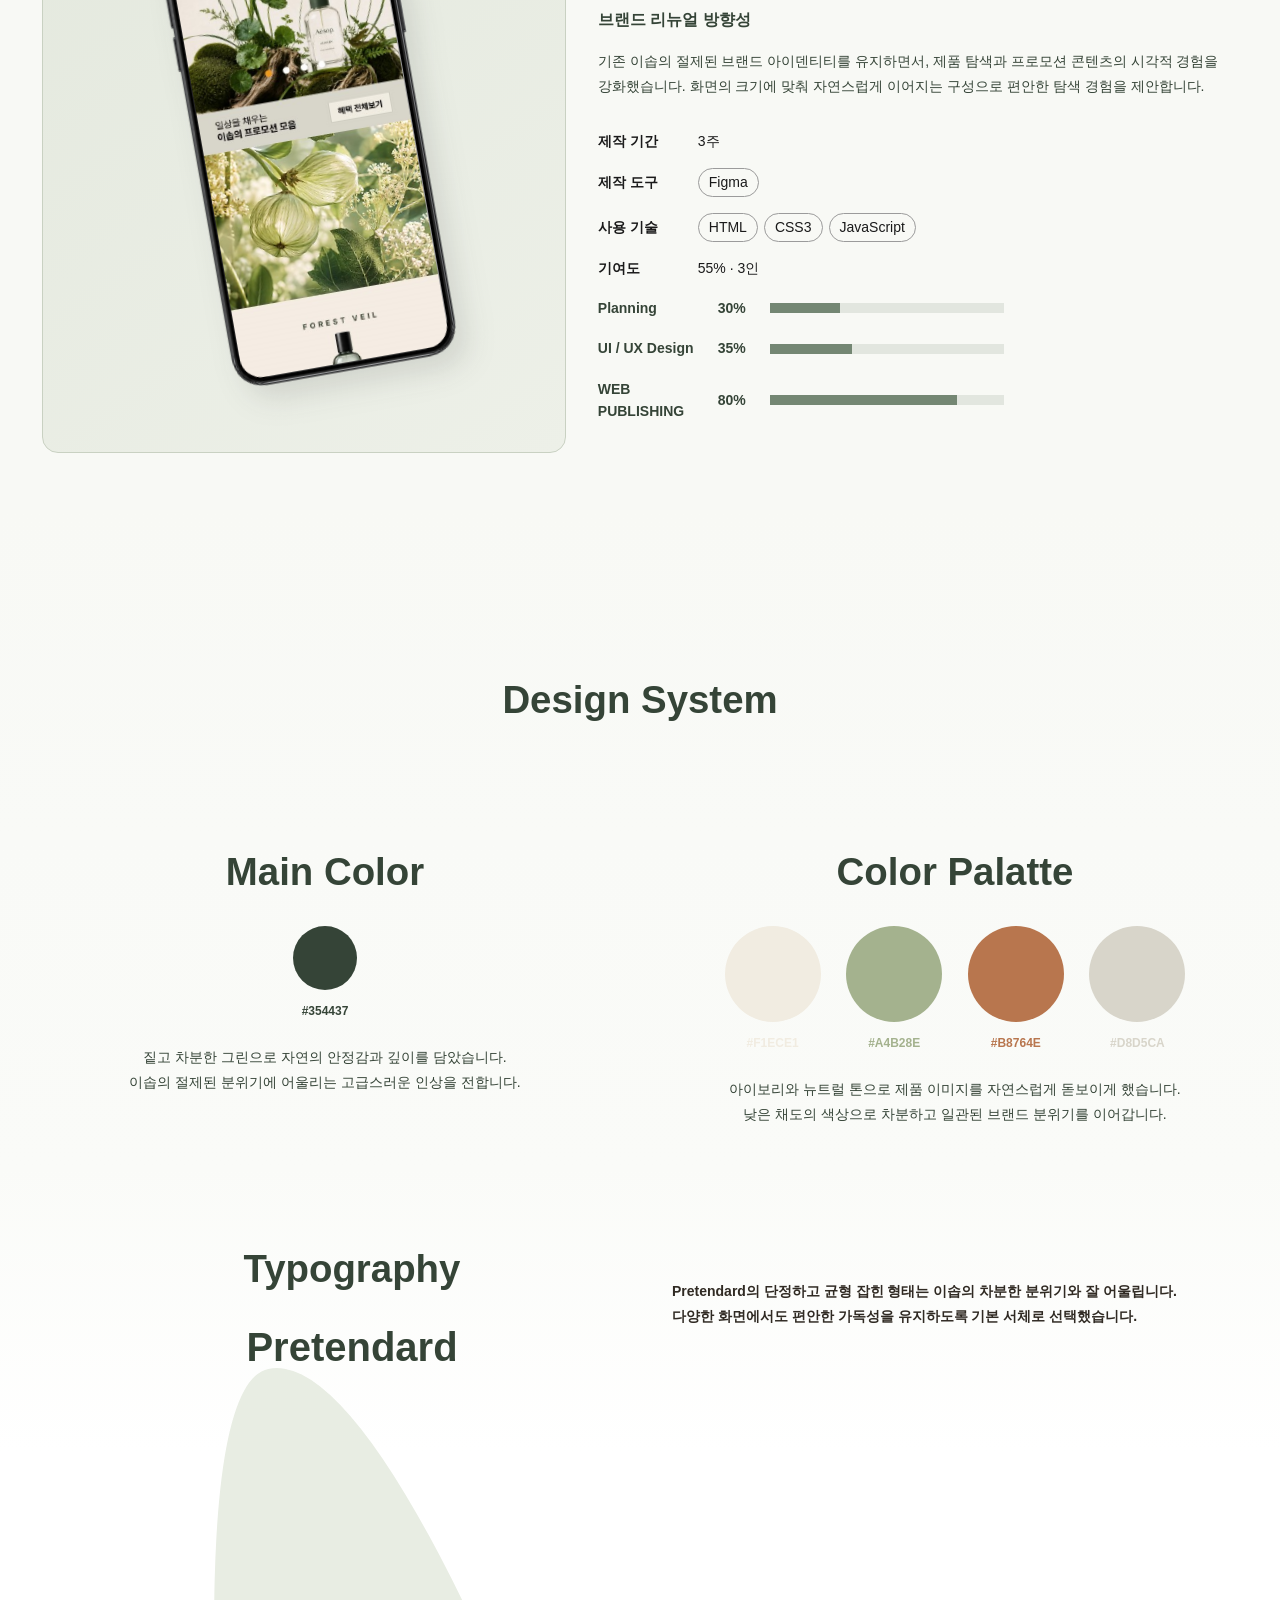
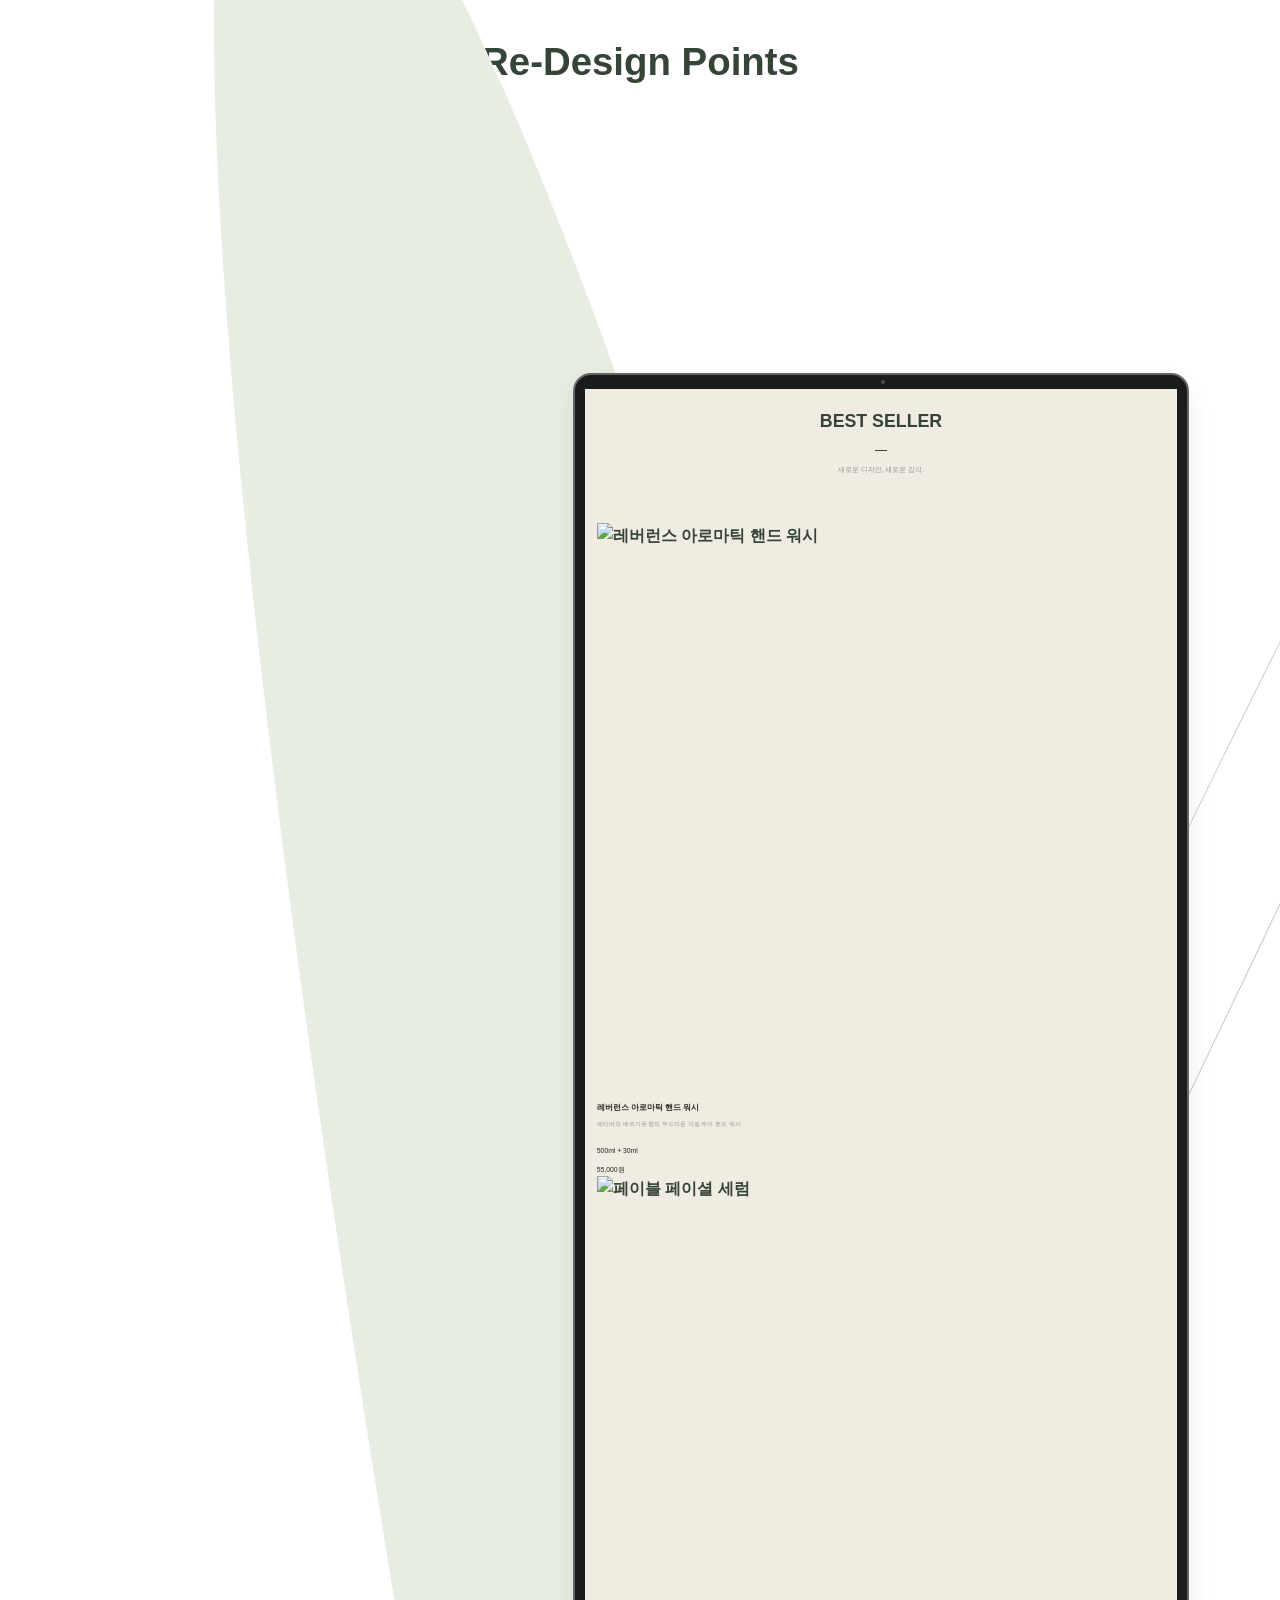
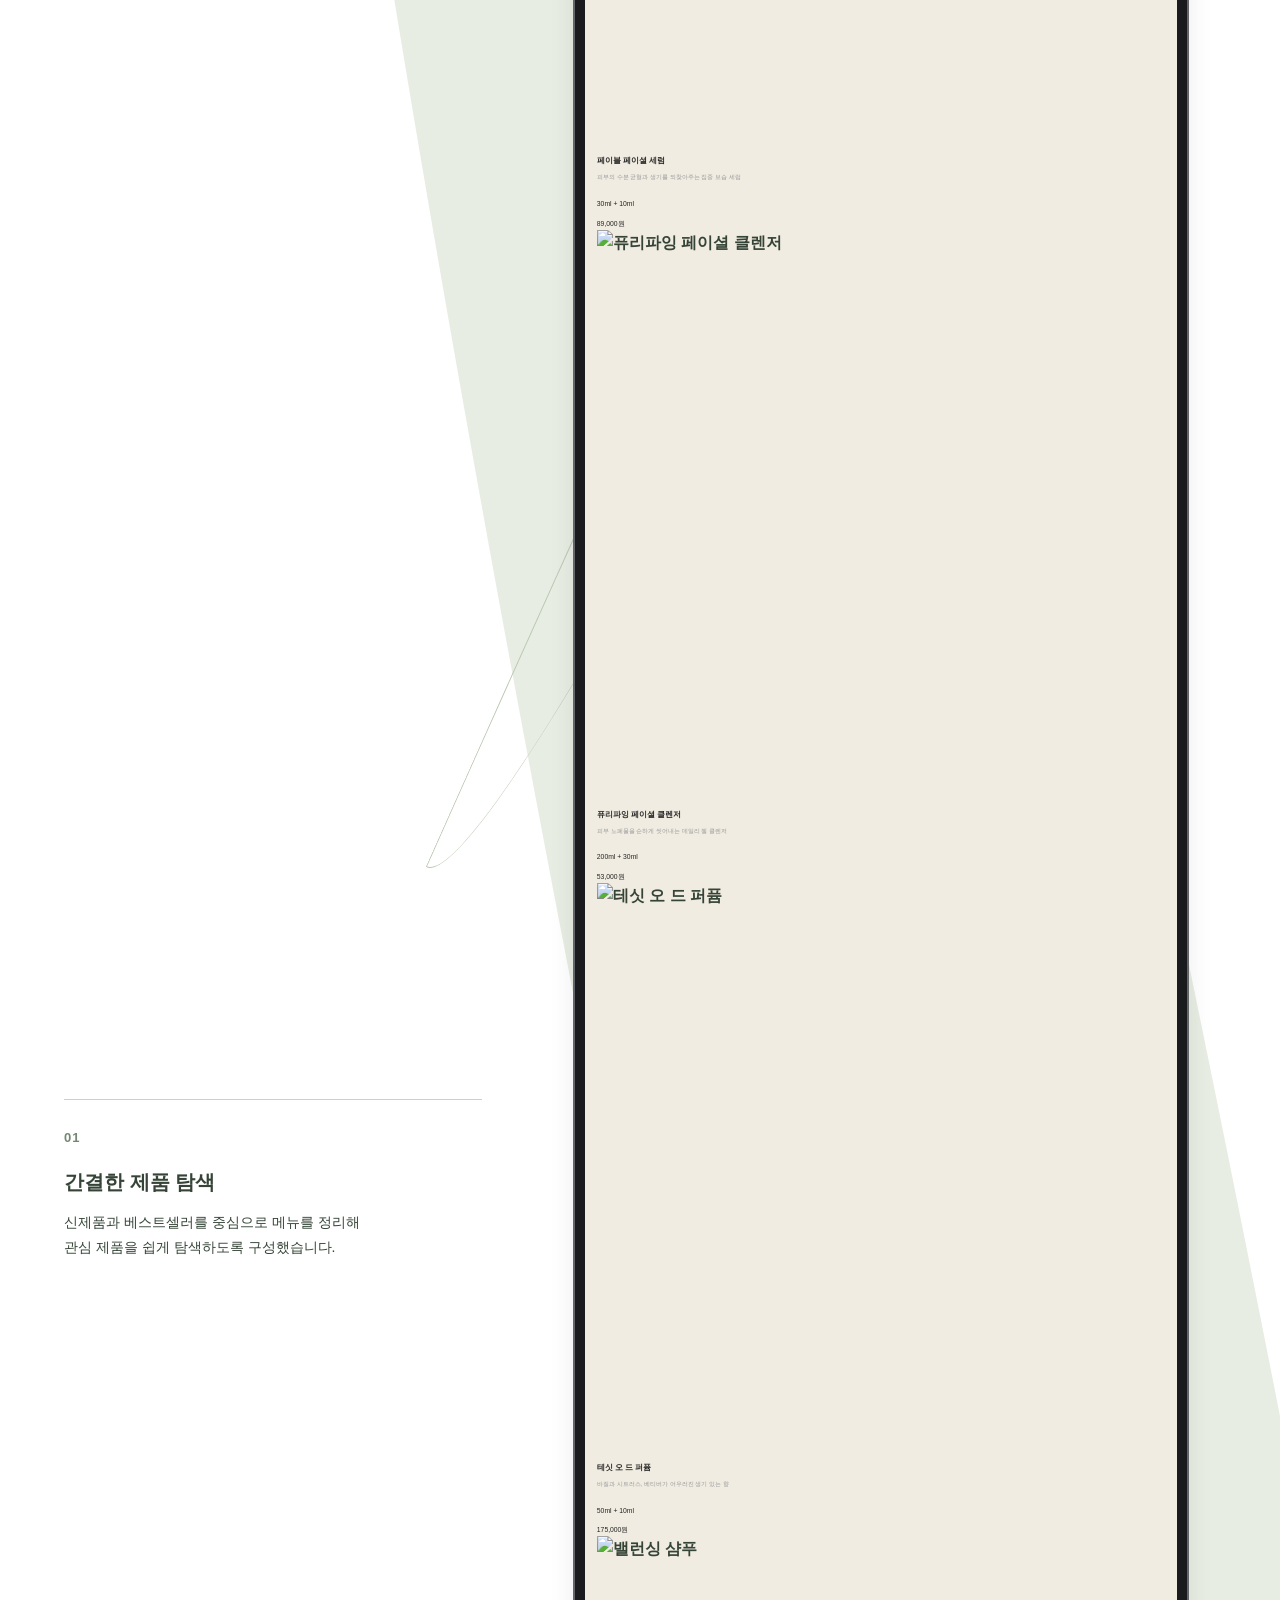
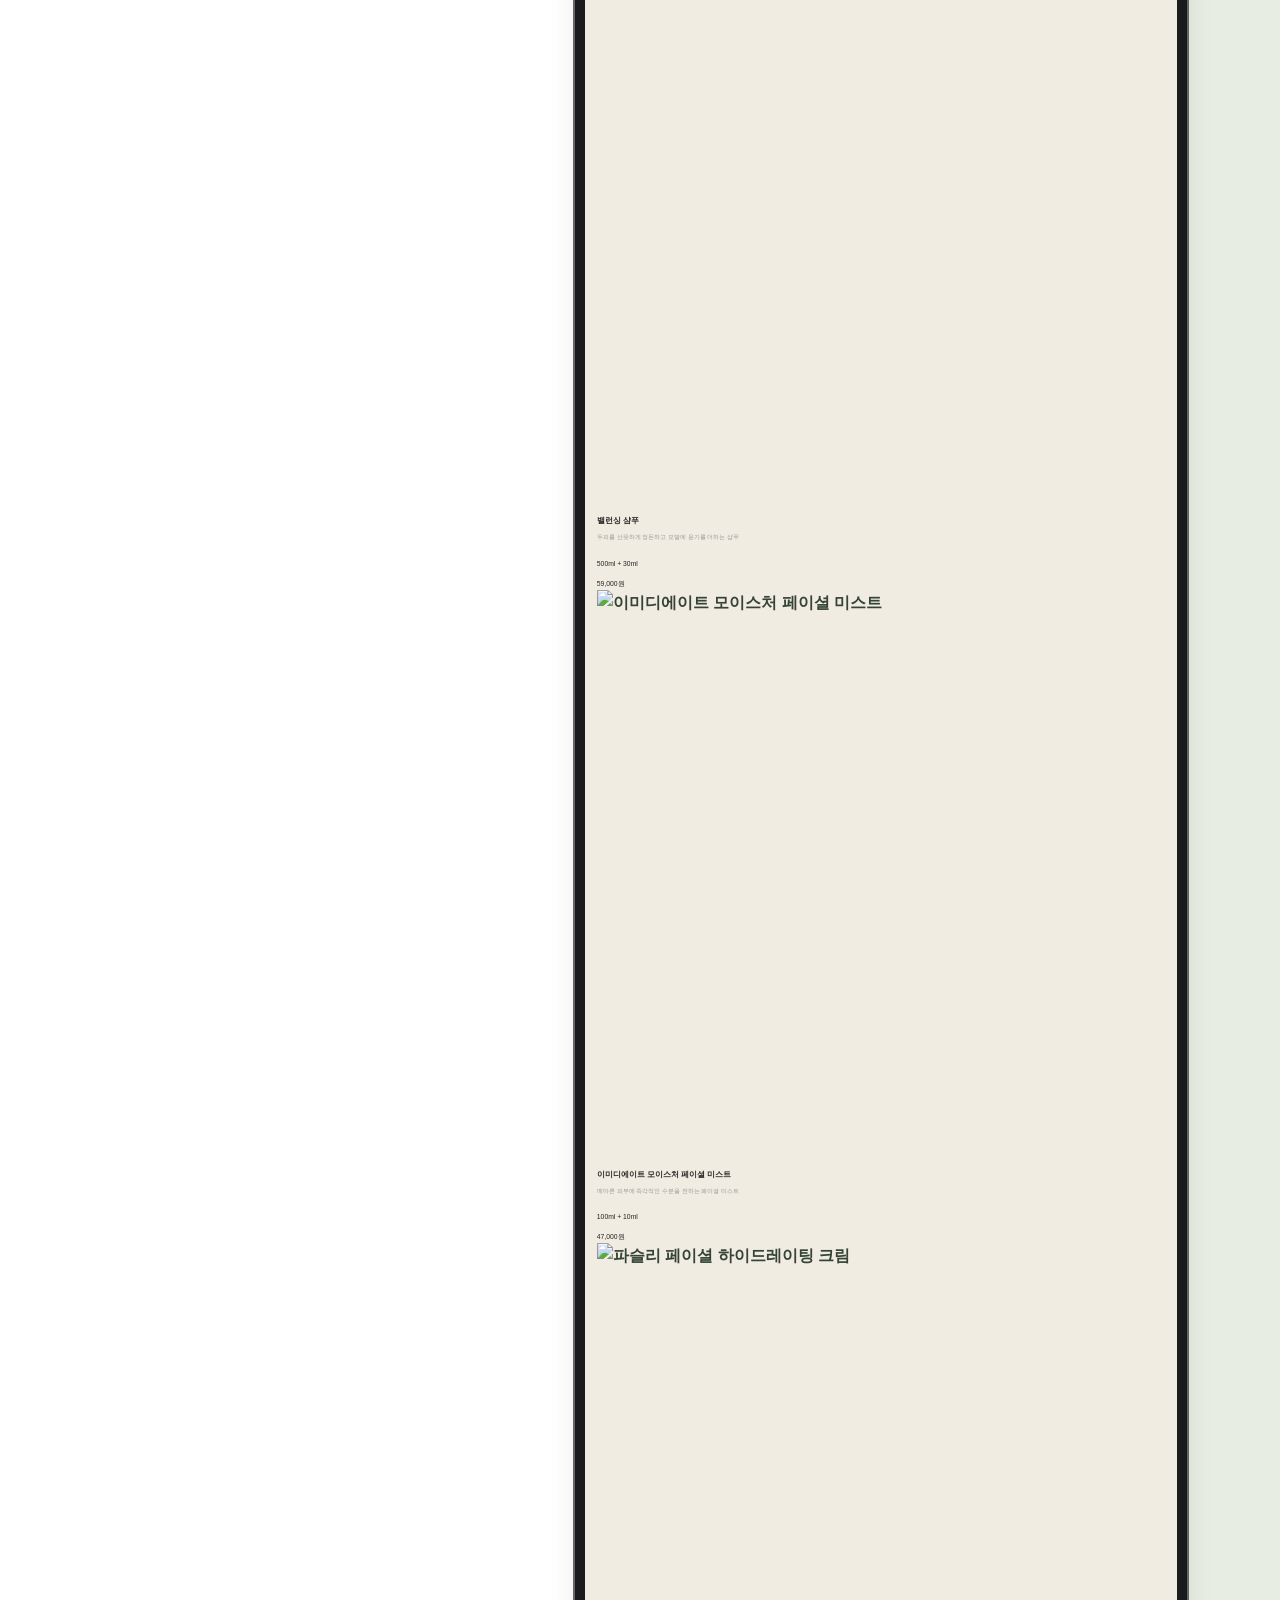
==== commit cc8e172f: "8 수정" ====
--- a/index.html
+++ b/index.html
@@ -83,7 +83,7 @@
     <link rel="stylesheet" href="./css/banner.css?v=warm-circle-2">
     <link rel="stylesheet" href="./css/detail.css?v=detail-preview-clean-20261008">
     <link rel="stylesheet" href="./css/aesop.css?v=project-intro-center-84">
-    <link rel="stylesheet" href="./css/lune.css?v=mobile-hide-mockup-arrow-20261008">
+    <link rel="stylesheet" href="./css/lune.css?v=mobile-mockup-fit-20261010">
     <link rel="stylesheet" href="./css/device-mockups.css">
     <link rel="stylesheet" href="./css/contact.css">
 
@@ -757,7 +757,7 @@
                             <div class="lune-static-device"><div class="lune-static-screen"><img src="./img/lune-home-tablet.jpg" alt="아이패드 화면에 배치한 LUNE 태블릿 메인" loading="lazy"></div></div>
                         </figure>
                         <figure class="lune-static-mockup lune-static-iphone">
-                            <div class="lune-static-device"><div class="lune-static-screen"><img src="./img/lune-mood-mobile.png" alt="아이폰 화면에 배치한 LUNE 라운지 체어 상품" loading="lazy"></div></div>
+                            <div class="lune-static-device"><div class="lune-static-screen"><img src="./img/lune-chair-mobile.png?v=375-801" alt="아이폰 화면에 배치한 LUNE 라운지 체어 상품" loading="lazy"></div></div>
                         </figure>
                     </div>
                 </section>
--- a/css/lune.css
+++ b/css/lune.css
@@ -2311,6 +2311,12 @@
     object-position: top;
     transform: none;
     animation: none;
+}
+
+/* Preserve the full mobile capture inside the phone's taller screen. */
+#project .lune-case .lune-page-gallery .lune-static-iphone .lune-static-screen > img {
+    height: auto;
+    object-fit: contain;
 }
 
 @media (max-width: 768px) {
